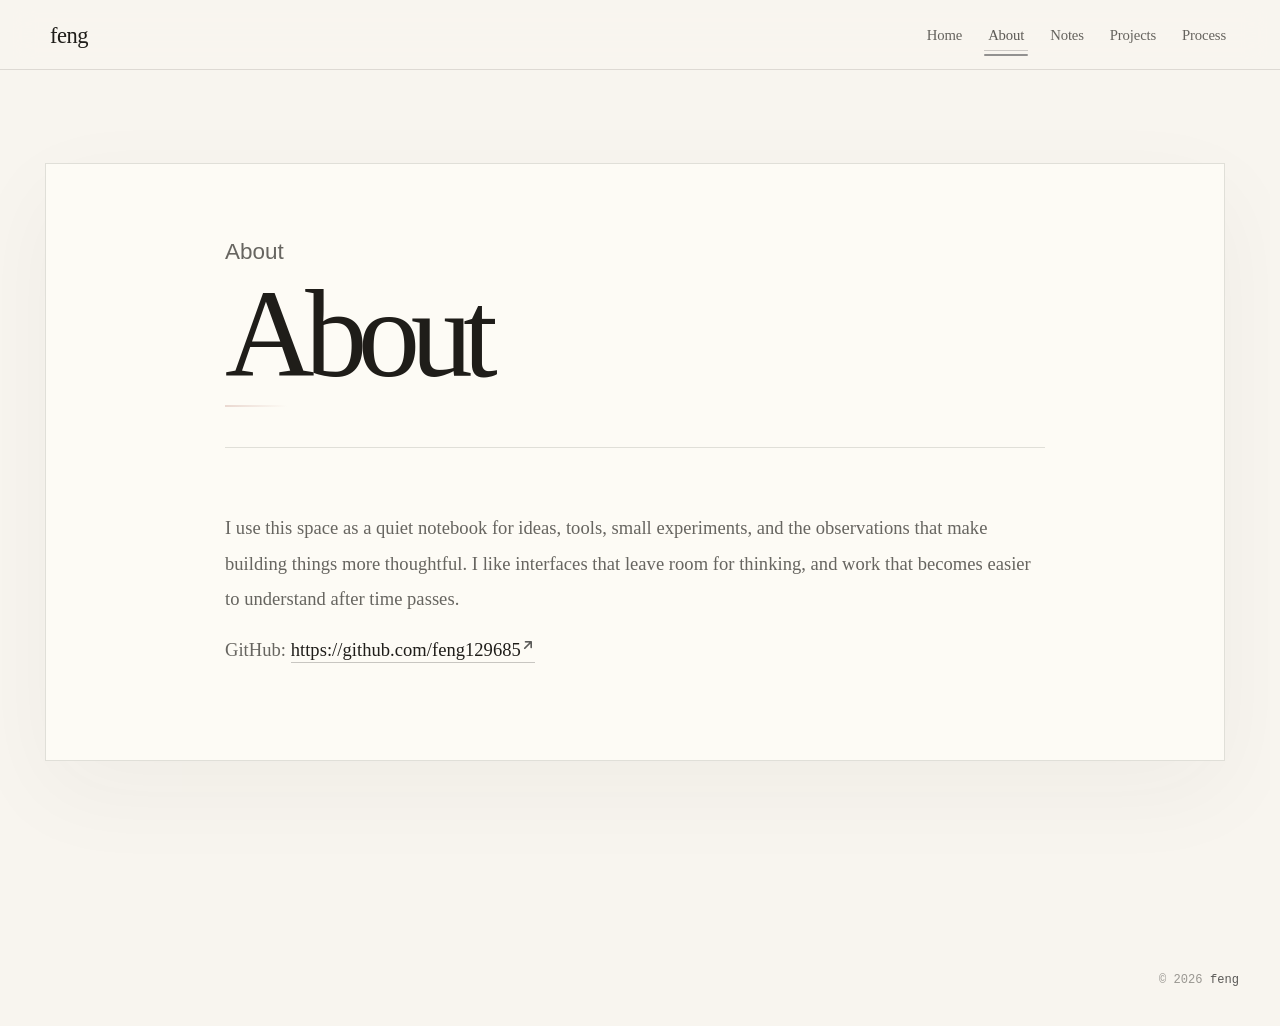
==== about/index.html @ 1701c240 "Site updated: 2026-05-27 11:42:34" ====
<!DOCTYPE html>
<html lang="en">
<head>
    <meta charset="utf-8">
    <meta name="viewport" content="width=device-width, initial-scale=1">
    <meta name="keywords" content="personal website, notes, artifacts, digital garden, portfolio">
    
    
    <meta name="author" content="feng">
    
    <!-- Completely eliminate flash of wrong theme -->
    <script>
        (function() {
            const THEME_KEY = "REDEFINE-THEME-STATUS";
            const DARK = "dark", LIGHT = "light";
            
            // Get preferred theme
            function getTheme() {
                try {
                    const saved = localStorage.getItem(THEME_KEY);
                    if (saved) {
                        const { isDark } = JSON.parse(saved);
                        return isDark ? DARK : LIGHT;
                    }
                } catch (e) {}
                
                return matchMedia("(prefers-color-scheme: dark)").matches ? DARK : LIGHT;
            }
            
            // Apply theme to document
            function applyTheme(theme) {
                const isDark = theme === DARK;
                const root = document.documentElement;
                
                // Set classes for compatibility
                root.classList.add(theme);
                root.classList.remove(isDark ? LIGHT : DARK);
                root.style.colorScheme = theme;
            }
            
            // Initial application
            const theme = getTheme();
            applyTheme(theme);
            
            // Listen for system preference changes
            matchMedia("(prefers-color-scheme: dark)").addEventListener("change", ({ matches }) => {
                // Only update if using system preference (no localStorage entry)
                if (!localStorage.getItem(THEME_KEY)) {
                    applyTheme(matches ? DARK : LIGHT);
                }
            });
            
            // Set body classes ASAP (before DOMContentLoaded)
            (function() {
                const addBodyClass = () => {
                    const b = document.body;
                    if (!b) return false;
                    b.classList.add(theme + "-mode");
                    return true;
                };

                // Try immediately
                if (addBodyClass()) return;

                // Observe until body exists
                const mo = new MutationObserver(() => {
                    if (addBodyClass()) mo.disconnect();
                });
                mo.observe(document.documentElement, { childList: true, subtree: true });
            })();
        })();
    </script>
    
    <!-- preconnect -->
    <link rel="preconnect" href="https://fonts.googleapis.com">
    <link rel="preconnect" href="https://fonts.gstatic.com" crossorigin>

    
    <!--- Seo Part-->
    
    <link rel="canonical" href="https://feng.xx.kg/about/"/>
    <meta name="robots" content="index,follow">
    <meta name="googlebot" content="index,follow">
    <meta name="revisit-after" content="1 days">
    
    
        
        <meta name="description" content="Notes, artifacts, and quiet digital spaces.">
<meta property="og:type" content="website">
<meta property="og:title" content="About">
<meta property="og:url" content="https://feng.xx.kg/about/index.html">
<meta property="og:site_name" content="feng">
<meta property="og:description" content="Notes, artifacts, and quiet digital spaces.">
<meta property="og:locale" content="en_US">
<meta property="og:image" content="https://feng.xx.kg/images/redefine-og.webp">
<meta property="article:published_time" content="2026-04-09T07:01:49.000Z">
<meta property="article:modified_time" content="2026-05-16T09:31:18.477Z">
<meta property="article:author" content="feng">
<meta property="article:tag" content="personal website, notes, artifacts, digital garden, portfolio">
<meta name="twitter:card" content="summary">
<meta name="twitter:image" content="https://feng.xx.kg/images/redefine-og.webp">
    
    
    <!--- Icon Part-->
    <link rel="icon" type="image/png" href="/images/redefine-favicon.svg" sizes="192x192">
    <link rel="apple-touch-icon" sizes="180x180" href="/images/redefine-favicon.svg">
    <meta name="theme-color" content="#6b6b6b">
    <link rel="shortcut icon" href="/images/redefine-favicon.svg">
    <!--- Page Info-->
    
    <title>
        
            About | feng
        
    </title>

    
<link rel="stylesheet" href="/fonts/Chillax/chillax.css">


    <!--- Inject Part-->
    

    
<link rel="stylesheet" href="/css/style.css">


    
        
<link rel="stylesheet" href="/css/build/tailwind.css">

    

    
<link rel="stylesheet" href="/fonts/GeistMono/geist-mono.css">

    
<link rel="stylesheet" href="/fonts/Geist/geist.css">

    <!--- Font Part-->
    
    
    
    
    
    

    <script id="hexo-configurations">
    window.config = {"hostname":"feng.xx.kg","root":"/","language":"en"};
    window.theme = {"articles":{"style":{"font_size":"16px","line_height":1.5,"image_border_radius":"14px","image_alignment":"center","image_caption":false,"link_icon":true,"delete_mask":false,"title_alignment":"left","headings_top_spacing":{"h1":"3.2rem","h2":"2.4rem","h3":"1.9rem","h4":"1.6rem","h5":"1.4rem","h6":"1.3rem"}},"word_count":{"enable":true,"count":true,"min2read":true},"author_label":{"enable":true,"auto":false,"list":[]},"code_block":{"copy":true,"style":"mac","highlight_theme":{"light":"github","dark":"github-dark"},"font":{"enable":false,"family":null,"url":null}},"toc":{"enable":true,"max_depth":3,"number":false,"expand":true,"init_open":true},"copyright":{"enable":false,"default":"cc_by_nc_sa"},"lazyload":true,"pangu_js":false,"recommendation":{"enable":false,"title":"推荐阅读","limit":3,"mobile_limit":2,"placeholder":"/images/wallhaven-wqery6-light.webp","skip_dirs":[]}},"colors":{"primary":"#6b6b6b","secondary":"#a3a3a3","default_mode":"light"},"global":{"fonts":{"chinese":{"enable":false,"family":null,"url":null},"english":{"enable":false,"family":null,"url":null},"title":{"enable":false,"family":null,"url":null}},"content_max_width":"1180px","sidebar_width":"300px","hover":{"shadow":false,"scale":false},"scroll_progress":{"bar":true,"percentage":false},"website_counter":{"url":"https://cn.vercount.one/js","enable":false,"site_pv":true,"site_uv":true,"post_pv":true},"single_page":true,"preloader":{"enable":false,"custom_message":null},"side_tools":{"gear_rotation":false,"auto_expand":false},"open_graph":{"enable":true,"image":"/images/redefine-og.webp","description":"Notes, artifacts, and quiet digital spaces."},"google_analytics":{"enable":false,"id":null}},"home_banner":{"enable":false,"style":"fixed","image":{"light":"/images/wallhaven-wqery6-light.webp","dark":"/images/wallhaven-wqery6-dark.webp"},"title":"feng","subtitle":{"text":[],"hitokoto":{"enable":false,"show_author":false,"api":"https://v1.hitokoto.cn"},"typing_speed":100,"backing_speed":80,"starting_delay":500,"backing_delay":1500,"loop":true,"smart_backspace":true},"text_color":{"light":"#f5f5f5","dark":"#d9d9d9"},"text_style":{"title_size":"2.8rem","subtitle_size":"1.5rem","line_height":1.2},"custom_font":{"enable":false,"family":null,"url":null},"social_links":{"enable":false,"style":"default","links":[{"icon":"fa-brands fa-github","url":null},{"icon":"fa-brands fa-twitter","url":null},{"icon":"fa-solid fa-at","url":"you@example.com"},{"icon":"fa-brands fa-telegram","url":null},{"icon":"/images/custom-icon.svg","url":null}],"qrs":[{"icon":"fa-brands fa-weixin","qr":null},{"icon":"/images/custom-icon.svg","qr":null}]}},"plugins":{"feed":{"enable":false},"aplayer":{"enable":false,"type":"fixed","audios":[{"name":null,"artist":null,"url":null,"cover":null,"lrc":null}]},"mermaid":{"enable":false,"version":"11.4.1","theme":{"light":"default","dark":"dark"}}},"version":"2.9.0","navbar":{"auto_hide":false,"color":{"left":"#f0f0f0","right":"#d8d8d8","transparency":82},"width":{"home":"1200px","pages":"1000px"},"links":{"Home":{"path":"/","icon":"fa-regular fa-house"},"About":{"path":"/about","icon":"fa-regular fa-user"},"Notes":{"path":"/archives","icon":"fa-regular fa-pen-to-square"},"Projects":{"path":"/#projects","icon":"fa-regular fa-folder-open"},"Process":{"path":"/#process","icon":"fa-regular fa-compass"}},"search":{"enable":false,"preload":true}},"page_templates":{"friends_column":2,"tags_style":"blur","masonry":{"batch_size":12,"initial_batch_size":24}},"home":{"sidebar":{"enable":true,"position":"left","first_item":"menu","announcement":"Notes, artifacts, and quiet digital spaces.","show_on_mobile":true,"links":{"About":{"path":"/about","icon":"fa-regular fa-user"},"Notes":{"path":"/archives","icon":"fa-regular fa-pen-to-square"},"Projects":{"path":"/#projects","icon":"fa-regular fa-folder-open"},"Process":{"path":"/#process","icon":"fa-regular fa-compass"}}},"article_date_format":"auto","excerpt_length":200,"categories":{"enable":true,"limit":3},"tags":{"enable":true,"limit":3}},"footer":{"runtime":false,"icon":"<i class=\"fa-solid fa-circle\" style=\"font-size: 0.45rem; color: #9a9a9a\"></i>","start":"2026/4/9 16:35:37","statistics":false,"customize":null,"icp":{"enable":false,"number":null,"url":null}},"footerStart":"2026/4/9 16:35:37","mermaid":{"style":{"light":"default","dark":"dark"}}};
    window.lang_ago = {"second":"%s seconds ago","minute":"%s minutes ago","hour":"%s hours ago","day":"%s days ago","week":"%s weeks ago","month":"%s months ago","year":"%s years ago"};
    window.i18n = {"search":"Search...","toc":"On this page","prev":"Prev","next":"Next","prev_posts":"Prev posts","next_posts":"Next posts","page":"Page %d","recent_posts":"Recent Posts","share":"Share","powered_by":"POWERED BY %s","theme":"THEME","rss_feed":"RSS Feed","category":"Category","categories":"Categories","tag":"Tag","tags":"Tags","post":"Post","posts":"Posts","tagcloud":"Tag Cloud","comment":"Comment","comments":"Comments","home":"Home","archive":"Archive","archives":"Archives","top":"TOP","sticky":"Sticky","go-back-home":"Go Back Home","masonry_loading":"Loading photos...","image_viewer":"Image viewer","close":"Close","exif":{"title":"EXIF","cards":{"camera":"Camera","lens":"Lens","exposure":"Exposure","other":"Other"},"fields":{"make":"Brand","model":"Model","date_taken":"Date taken","lens_model":"Lens","focal_length":"Focal length","focus_mode":"Focus mode","shutter":"Shutter","aperture":"Aperture","iso":"ISO","exposure_program":"Exposure program","exposure_compensation":"Exposure compensation","metering_mode":"Metering mode","flash":"Flash","white_balance":"White balance","latitude":"Latitude","longitude":"Longitude","altitude":"Altitude"},"status":{"loading":"Loading...","no_exif":"No EXIF available","library_missing":"EXIF library not loaded","image_source_missing":"Image source unavailable","unavailable":"EXIF unavailable (blocked by CORS or missing metadata)","flag_unavailable":"EXIF unavailable"}},"about":"About","changelog":"Changelog","links":"Links","link":"Link","friends":"Friends","friend":"Friend","timeline":"Timeline","shuoshuo":"Shuoshuo","bookmarks":"Bookmarks","site_uv":"VISITOR COUNT","site_pv":"TOTAL PAGE VIEWS","read_more":"Read more","wordcount":"Words","min2read":"Mins","status":"Status","runtime":"Blog up for","days":"days","hours":"hrs","minutes":"Min","seconds":"Sec","optimized_by":"and Optimized by Evan","rights":"All Rights Reserved","site_posts":"%s posts in total","site_wordcount":"%s words in total","copyright":{"author":"Author","title":"Title","link":"Link","create_time":"Created at","update_time":"Updated at","license_title":"License","license_content":"This work is licensed under %s.","all_rights_reserved":"All Rights Reserved &#169; %s","public_domain":"This work is in the public domain."},"ago":{"second":"%s seconds ago","minute":"%s minutes ago","hour":"%s hours ago","day":"%s days ago","week":"%s weeks ago","month":"%s months ago","year":"%s years ago"},"create_time":"Created","update_time":"Updated","expired":"This post is written %s days ago, and the content may not be up to date."};
    window.data = {"masonry":false};
  </script>
    
    <!--- Fontawesome Part-->
    
<link rel="stylesheet" href="/fontawesome/fontawesome.min.css">

    
<link rel="stylesheet" href="/fontawesome/brands.min.css">

    
<link rel="stylesheet" href="/fontawesome/solid.min.css">

    
<link rel="stylesheet" href="/fontawesome/regular.min.css">

    
    
    
    
<meta name="generator" content="Hexo 7.3.0"></head>


<body>
	<div class="progress-bar-container">
	
	<span class="scroll-progress-bar"></span>
	

	
	<span class="pjax-progress-bar"></span>
	<!--        <span class="swup-progress-icon">-->
	<!--            <i class="fa-solid fa-circle-notch fa-spin"></i>-->
	<!--        </span>-->
	
</div>

<main class="page-container portfolio-secondary-page" id="swup">

	

	<div class="main-content-container flex flex-col justify-between min-h-dvh">
		<div class="main-content-header">
			<header class="navbar-container px-6 md:px-12">
    <div class="navbar-content transition-navbar ">
        <div class="left">
            
                <a class="logo-image h-8 w-8 sm:w-10 sm:h-10 mr-3" href="/">
                    <img src="/images/f-logo.svg" class="w-full h-full rounded-xs">
                </a>
            
            <a class="logo-title" href="/">
                
                feng
                
            </a>
        </div>

        <div class="right">
            <!-- PC -->
            <div class="desktop">
                <ul class="navbar-list">
                    
                        
                            

                            <li class="navbar-item">
                                <!-- Menu -->
                                <a class=""
                                   href="/"
                                        >
                                    <i class="fa-regular fa-house fa-fw"></i>
                                    Home
                                    
                                </a>

                                <!-- Submenu -->
                                
                            </li>
                    
                        
                            

                            <li class="navbar-item">
                                <!-- Menu -->
                                <a class="active"
                                   href="/about"
                                        >
                                    <i class="fa-regular fa-user fa-fw"></i>
                                    About
                                    
                                </a>

                                <!-- Submenu -->
                                
                            </li>
                    
                        
                            

                            <li class="navbar-item">
                                <!-- Menu -->
                                <a class=""
                                   href="/archives"
                                        >
                                    <i class="fa-regular fa-pen-to-square fa-fw"></i>
                                    Notes
                                    
                                </a>

                                <!-- Submenu -->
                                
                            </li>
                    
                        
                            

                            <li class="navbar-item">
                                <!-- Menu -->
                                <a class=""
                                   href="/#projects"
                                        >
                                    <i class="fa-regular fa-folder-open fa-fw"></i>
                                    Projects
                                    
                                </a>

                                <!-- Submenu -->
                                
                            </li>
                    
                        
                            

                            <li class="navbar-item">
                                <!-- Menu -->
                                <a class=""
                                   href="/#process"
                                        >
                                    <i class="fa-regular fa-compass fa-fw"></i>
                                    Process
                                    
                                </a>

                                <!-- Submenu -->
                                
                            </li>
                    
                    
                </ul>
            </div>
            <!-- Mobile -->
            <div class="mobile">
                
                <div class="icon-item navbar-bar">
                    <div class="navbar-bar-middle"></div>
                </div>
            </div>
        </div>
    </div>

    <!-- Mobile sheet -->
    <div class="navbar-drawer h-dvh w-full absolute top-0 left-0 bg-background-color flex flex-col justify-between">
        <ul class="drawer-navbar-list flex flex-col px-4 justify-center items-start">
            
                
                    

                    <li class="drawer-navbar-item text-base my-1.5 flex flex-col w-full">
                        
                        <a class="py-1.5 px-2 flex flex-row items-center justify-between gap-1 hover:!text-primary active:!text-primary text-2xl font-semibold group border-b border-border-color hover:border-primary w-full "
                           href="/"
                        >
                            <span>
                                Home
                            </span>
                            
                                <i class="fa-regular fa-house fa-sm fa-fw"></i>
                            
                        </a>
                        

                        
                    </li>
            
                
                    

                    <li class="drawer-navbar-item text-base my-1.5 flex flex-col w-full">
                        
                        <a class="py-1.5 px-2 flex flex-row items-center justify-between gap-1 hover:!text-primary active:!text-primary text-2xl font-semibold group border-b border-border-color hover:border-primary w-full active"
                           href="/about"
                        >
                            <span>
                                About
                            </span>
                            
                                <i class="fa-regular fa-user fa-sm fa-fw"></i>
                            
                        </a>
                        

                        
                    </li>
            
                
                    

                    <li class="drawer-navbar-item text-base my-1.5 flex flex-col w-full">
                        
                        <a class="py-1.5 px-2 flex flex-row items-center justify-between gap-1 hover:!text-primary active:!text-primary text-2xl font-semibold group border-b border-border-color hover:border-primary w-full "
                           href="/archives"
                        >
                            <span>
                                Notes
                            </span>
                            
                                <i class="fa-regular fa-pen-to-square fa-sm fa-fw"></i>
                            
                        </a>
                        

                        
                    </li>
            
                
                    

                    <li class="drawer-navbar-item text-base my-1.5 flex flex-col w-full">
                        
                        <a class="py-1.5 px-2 flex flex-row items-center justify-between gap-1 hover:!text-primary active:!text-primary text-2xl font-semibold group border-b border-border-color hover:border-primary w-full "
                           href="/#projects"
                        >
                            <span>
                                Projects
                            </span>
                            
                                <i class="fa-regular fa-folder-open fa-sm fa-fw"></i>
                            
                        </a>
                        

                        
                    </li>
            
                
                    

                    <li class="drawer-navbar-item text-base my-1.5 flex flex-col w-full">
                        
                        <a class="py-1.5 px-2 flex flex-row items-center justify-between gap-1 hover:!text-primary active:!text-primary text-2xl font-semibold group border-b border-border-color hover:border-primary w-full "
                           href="/#process"
                        >
                            <span>
                                Process
                            </span>
                            
                                <i class="fa-regular fa-compass fa-sm fa-fw"></i>
                            
                        </a>
                        

                        
                    </li>
            

            
            
                
                    
                    
                    
                    
            
        </ul>

        <div class="portfolio-drawer-note">
            <span>f.</span>
            <p>Quiet notes, small artifacts, and digital spaces.</p>
        </div>
    </div>

    <div class="window-mask"></div>

</header>

		</div>

		<div class="main-content-body transition-fade-up">
			

			<div class="main-content">
				<div class="page-template-container">
	

	

	<div class="page-template-content markdown-body">
		
		<h1>About</h1>
		

		<p>I use this space as a quiet notebook for ideas, tools, small experiments, and the observations that make building things more thoughtful. I like interfaces that leave room for thinking, and work that becomes easier to understand after time passes.</p>
<p>GitHub: <a class="link"   target="_blank" rel="noopener" href="https://github.com/feng129685" >https://github.com/feng129685<i class="fa-solid fa-arrow-up-right ml-[0.2em] font-light align-text-top text-[0.7em] link-icon"></i></a></p>

	</div>

	<div class="page-template-comments">
		
	</div>
</div>

<div class="paginator">
	
</div>
  
			</div>

			
		</div>

		<div class="main-content-footer">
			<footer class="footer site-footer-minimal mt-5 h-auto text-base relative">
    <div class="info-container py-3">
        <div class="site-copyright">
            &copy; 2026 <a href="/">feng</a>
        </div>
        
    </div>
</footer>

		</div>
	</div>

	

	<div class="right-side-tools-container">
		<div class="side-tools-container">
	<ul class="hidden-tools-list">
		<li class="right-bottom-tools tool-font-adjust-plus flex justify-center items-center">
			<i class="fa-regular fa-magnifying-glass-plus"></i>
		</li>

		<li class="right-bottom-tools tool-font-adjust-minus flex justify-center items-center">
			<i class="fa-regular fa-magnifying-glass-minus"></i>
		</li>

		<li class="right-bottom-tools tool-dark-light-toggle flex justify-center items-center">
			<i class="fa-regular fa-moon"></i>
		</li>

		<!-- rss -->
		

		
		<li class="right-bottom-tools tool-scroll-to-top flex justify-center items-center">
			<i class="fa-regular fa-arrow-up"></i>
		</li>
		

		<li class="right-bottom-tools tool-scroll-to-bottom flex justify-center items-center">
			<i class="fa-regular fa-arrow-down"></i>
		</li>
	</ul>

	<ul class="visible-tools-list">
		<li class="right-bottom-tools toggle-tools-list flex justify-center items-center">
			<i class="fa-regular fa-cog "></i>
		</li>
		
		
	</ul>
</div>
	</div>

	<div class="image-viewer-container" role="dialog" aria-modal="true" aria-label="Image viewer">
	<button class="image-viewer-close" type="button" aria-label="Close image viewer">
		<i class="fa-solid fa-xmark"></i>
	</button>
	<button class="image-viewer-prev" type="button" aria-label="Previous image">
		<i class="fa-solid fa-chevron-left"></i>
	</button>
	<div class="image-viewer-frame">
		<img src="" alt="">
	</div>
	<div class="image-viewer-exif-panel hidden absolute left-1/2 bottom-20 -translate-x-1/2 w-[min(92vw,420px)] max-h-[60vh] overflow-hidden rounded-2xl bg-background-color-transparent-80 p-4 text-left shadow-redefine-flat backdrop-blur-md" role="dialog" aria-label="Image metadata" aria-hidden="true">
		<div class="flex items-center justify-between mb-3">
			<span class="text-sm font-semibold text-first-text-color">EXIF</span>
			<button class="image-viewer-exif-close flex h-8 w-8 items-center justify-center rounded-full bg-background-color-transparent-80 text-first-text-color transition hover:bg-background-color-transparent-40" type="button" aria-label="Close metadata">
				<i class="fa-solid fa-xmark text-[0.65rem]"></i>
			</button>
		</div>
		<div class="image-viewer-exif-cards grid grid-cols-1 sm:grid-cols-2 gap-3 max-h-[50vh] overflow-y-auto pr-1 scrollbar-hide"></div>
		<template class="image-viewer-exif-card-template">
			<div class="rounded-lg bg-background-color-transparent-40 px-3 py-2">
				<div class="image-viewer-exif-card-header flex items-center gap-2 mb-1">
					<i class="image-viewer-exif-card-icon fa-solid fa-circle-info text-xs text-third-text-color"></i>
					<div class="image-viewer-exif-card-title text-xs font-semibold text-first-text-color"></div>
				</div>
				<div class="image-viewer-exif-card-items flex flex-col gap-1"></div>
			</div>
		</template>
	</div>
	<button class="image-viewer-exif-toggle flex items-center gap-2 hidden absolute left-1/2 bottom-6 -translate-x-1/2 rounded-full border border-border-color bg-background-color-transparent-80 px-4 py-2 text-first-text-color backdrop-blur-md transition hover:bg-background-color-transparent-40" type="button" aria-label="Image metadata" aria-expanded="false">
		<i class="fa-solid fa-circle-info text-xs"></i>
		<span class="text-xs font-semibold uppercase tracking-wider">EXIF</span>
	</button>
	<button class="image-viewer-next" type="button" aria-label="Next image">
		<i class="fa-solid fa-chevron-right"></i>
	</button>
</div>


	

</main>



<script src="/js/build/libs/Swup.min.js"></script>

<script src="/js/build/libs/SwupSlideTheme.min.js"></script>

<script src="/js/build/libs/SwupScriptsPlugin.min.js"></script>

<script src="/js/build/libs/SwupProgressPlugin.min.js"></script>

<script src="/js/build/libs/SwupScrollPlugin.min.js"></script>

<script src="/js/build/libs/SwupPreloadPlugin.min.js"></script>

<script>
    window.swup = new Swup({
        plugins: [
            new SwupScriptsPlugin({
                optin: true,
            }),
            new SwupProgressPlugin(),
            new SwupScrollPlugin({
                offset: 80,
            }),
            new SwupSlideTheme({
                mainElement: ".main-content-body",
            }),
            new SwupPreloadPlugin(),
        ],
        containers: ["#swup"],
    });

    window.dispatchEvent(
        new CustomEvent("redefine:swup:ready", {
            detail: {
                swup: window.swup,
            },
        }),
    );
</script>




	
<script src="/js/build/main.js" type="module"></script>
















<script src="/js/build/libs/moment-with-locales.min.js" data-swup-reload-script=""></script>



	
</body>

</html>
---- fonts/Chillax/chillax.css ----
/**
 * @license
 *
 * Font Family: Chillax
 * Designed by: Manushi Parikh
 * URL: https://www.fontshare.com/fonts/chillax
 * © 2023 Indian Type Foundry
 *
 * Font Style:
 * Chillax Variable(Variable font)
 *
*/


/**
* This is a variable font
* You can controll variable axes as shown below:
* font-variation-settings: 'wght' 700.0;
*
* available axes:

* 'wght' (range from 200.0 to 700.0)

*/

@font-face {
    font-family: 'Chillax-Variable';
    src:local('Chillax-Variable'),
        local('ChillaxVariable'),
        local('Chillax Variable'),
        local('Chillax'),
        url('Chillax-Variable.woff2') format('woff2'),
        url('Chillax-Variable.woff') format('woff'),
        url('Chillax-Variable.ttf') format('truetype');
    font-weight: 200 700;
    font-display: swap;
    font-style: normal;
}
---- css/style.css ----
.title-hover-animation {
  display: inline-block;
  position: relative;
  border-bottom: none;
  line-height: 1.3;
  vertical-align: top;
  color: var(--second-text-color);
}
.title-hover-animation::before {
  content: '';
  position: absolute;
  width: 100%;
  height: 2px;
  bottom: -4px;
  left: 0;
  background-color: var(--second-text-color);
  visibility: hidden;
  transform: scaleX(0);
  transition-property: color, background, box-shadow, border-color, visibility, transform;
  transition-delay: 0s, 0s, 0s, 0s, 0s, 0s;
  transition-duration: 0.2s, 0.2s, 0.2s, 0.2s, 0.2s, 0.2s;
  transition-timing-function: ease, ease, ease, ease, ease-in-out, ease-in-out;
}
@-moz-keyframes fade-in-down {
  0% {
    opacity: 0;
    transform: translateY(-50px);
  }
  100% {
    opacity: 1;
    transform: translateY(0);
  }
}
@-webkit-keyframes fade-in-down {
  0% {
    opacity: 0;
    transform: translateY(-50px);
  }
  100% {
    opacity: 1;
    transform: translateY(0);
  }
}
@-o-keyframes fade-in-down {
  0% {
    opacity: 0;
    transform: translateY(-50px);
  }
  100% {
    opacity: 1;
    transform: translateY(0);
  }
}
@keyframes fade-in-down {
  0% {
    opacity: 0;
    transform: translateY(-50px);
  }
  100% {
    opacity: 1;
    transform: translateY(0);
  }
}
@-moz-keyframes icon-animate {
  0%, 100% {
    transform: scale(1);
  }
  10%, 30% {
    transform: scale(0.88);
  }
  20%, 40%, 60%, 80% {
    transform: scale(1.08);
  }
  50%, 70% {
    transform: scale(1.08);
  }
}
@-webkit-keyframes icon-animate {
  0%, 100% {
    transform: scale(1);
  }
  10%, 30% {
    transform: scale(0.88);
  }
  20%, 40%, 60%, 80% {
    transform: scale(1.08);
  }
  50%, 70% {
    transform: scale(1.08);
  }
}
@-o-keyframes icon-animate {
  0%, 100% {
    transform: scale(1);
  }
  10%, 30% {
    transform: scale(0.88);
  }
  20%, 40%, 60%, 80% {
    transform: scale(1.08);
  }
  50%, 70% {
    transform: scale(1.08);
  }
}
@keyframes icon-animate {
  0%, 100% {
    transform: scale(1);
  }
  10%, 30% {
    transform: scale(0.88);
  }
  20%, 40%, 60%, 80% {
    transform: scale(1.08);
  }
  50%, 70% {
    transform: scale(1.08);
  }
}
:root {
  --background-color: #fcfcfc;
  --background-color-transparent: rgba(252,252,252,0.72);
  --background-color-transparent-15: rgba(252,252,252,0.18);
  --background-color-transparent-40: rgba(252,252,252,0.48);
  --background-color-transparent-80: rgba(252,252,252,0.84);
  --second-background-color: #f7f7f7;
  --third-background-color: #f4f4f4;
  --third-background-color-transparent: rgba(241,241,241,0.72);
  --primary-color: #6b6b6b;
  --first-text-color: rgba(0,0,0,0.82);
  --second-text-color: rgba(0,0,0,0.74);
  --third-text-color: rgba(0,0,0,0.46);
  --fourth-text-color: rgba(0,0,0,0.12);
  --default-text-color: rgba(0,0,0,0.64);
  --invert-text-color: #bebec6;
  --border-color: rgba(0,0,0,0.05);
  --selection-color: #7a7a7a;
  --shadow-color-1: rgba(0,0,0,0.035);
  --shadow-color-2: rgba(0,0,0,0.028);
  --shadow-hover-color: rgba(0,0,0,0.12);
  --scrollbar-color: #c1c1c1;
  --scrollbar-color-hover: #a1a1a1;
  --scroll-bar-bg-color: #f3f3f3;
  --link-color: rgba(0,0,0,0.7);
  --copyright-info-color: #c03;
  --avatar-background-color: #06c;
  --pjax-progress-bar-color: linear-gradient(45deg, #f10006, #ef5b00, #e59c01, #19ca05, #00cab5, #0264c8, #c303c3);
  --archive-timeline-last-child-color: linear-gradient(to bottom, #e8e8e8 60%, rgba(0,0,0,0) 100%) 1 100%;
  --note-blue-title-bg: #d6f7fb;
  --note-red-title-bg: #fde9e9;
  --note-cyan-title-bg: #e9fdf9;
  --note-green-title-bg: #e9fde9;
  --note-yellow-title-bg: #fdf9e9;
  --note-gray-title-bg: #f9f9f9;
  --note-type-title-bg: #fdf3e9;
  --note-black-title-bg: #e9e9e9;
  --note-purple-title-bg: #f9e9fd;
  --home-banner-text-color: #f5f5f5;
  --home-banner-icons-container-border-color: rgba(255,255,255,0.35);
  --home-banner-icons-container-background-color: rgba(255,255,255,0.3);
  --redefine-box-shadow: var(--shadow-color-2) 0px 6px 24px 0px, var(--shadow-color-1) 0px 0px 0px 1px;
  --redefine-box-shadow-hover: var(--shadow-color-2) 0px 6px 24px 0px, var(--shadow-color-1) 0px 0px 0px 1px, var(--shadow-color-1) 0px 0px 0px 1px inset;
  --redefine-box-shadow-flat: var(--shadow-color-2) 0px 1px 4px 0px, var(--shadow-color-1) 0px 0px 0px 1px;
  --redefine-box-shadow-flat-hover: var(--shadow-color-2) 0px 1px 4px 0px, var(--shadow-color-1) 0px 0px 0px 1px, var(--shadow-color-1) 0px 0px 0px 1px inset;
  --mermaid-theme: $mermaid-theme;
}
.light {
  --background-color: #fcfcfc;
  --background-color-transparent: rgba(252,252,252,0.72);
  --background-color-transparent-15: rgba(252,252,252,0.18);
  --background-color-transparent-40: rgba(252,252,252,0.48);
  --background-color-transparent-80: rgba(252,252,252,0.84);
  --second-background-color: #f7f7f7;
  --third-background-color: #f4f4f4;
  --third-background-color-transparent: rgba(241,241,241,0.72);
  --primary-color: #6b6b6b;
  --first-text-color: rgba(0,0,0,0.82);
  --second-text-color: rgba(0,0,0,0.74);
  --third-text-color: rgba(0,0,0,0.46);
  --fourth-text-color: rgba(0,0,0,0.12);
  --default-text-color: rgba(0,0,0,0.64);
  --invert-text-color: #bebec6;
  --border-color: rgba(0,0,0,0.05);
  --selection-color: #7a7a7a;
  --shadow-color-1: rgba(0,0,0,0.035);
  --shadow-color-2: rgba(0,0,0,0.028);
  --shadow-hover-color: rgba(0,0,0,0.12);
  --scrollbar-color: #c1c1c1;
  --scrollbar-color-hover: #a1a1a1;
  --scroll-bar-bg-color: #f3f3f3;
  --link-color: rgba(0,0,0,0.7);
  --copyright-info-color: #c03;
  --avatar-background-color: #06c;
  --pjax-progress-bar-color: linear-gradient(45deg, #f10006, #ef5b00, #e59c01, #19ca05, #00cab5, #0264c8, #c303c3);
  --archive-timeline-last-child-color: linear-gradient(to bottom, #e8e8e8 60%, rgba(0,0,0,0) 100%) 1 100%;
  --note-blue-title-bg: #d6f7fb;
  --note-red-title-bg: #fde9e9;
  --note-cyan-title-bg: #e9fdf9;
  --note-green-title-bg: #e9fde9;
  --note-yellow-title-bg: #fdf9e9;
  --note-gray-title-bg: #f9f9f9;
  --note-type-title-bg: #fdf3e9;
  --note-black-title-bg: #e9e9e9;
  --note-purple-title-bg: #f9e9fd;
  --home-banner-text-color: #f5f5f5;
  --home-banner-icons-container-border-color: rgba(255,255,255,0.35);
  --home-banner-icons-container-background-color: rgba(255,255,255,0.3);
  --redefine-box-shadow: var(--shadow-color-2) 0px 6px 24px 0px, var(--shadow-color-1) 0px 0px 0px 1px;
  --redefine-box-shadow-hover: var(--shadow-color-2) 0px 6px 24px 0px, var(--shadow-color-1) 0px 0px 0px 1px, var(--shadow-color-1) 0px 0px 0px 1px inset;
  --redefine-box-shadow-flat: var(--shadow-color-2) 0px 1px 4px 0px, var(--shadow-color-1) 0px 0px 0px 1px;
  --redefine-box-shadow-flat-hover: var(--shadow-color-2) 0px 1px 4px 0px, var(--shadow-color-1) 0px 0px 0px 1px, var(--shadow-color-1) 0px 0px 0px 1px inset;
  --mermaid-theme: $mermaid-theme;
}
.dark {
  --background-color: #202124;
  --background-color-transparent: rgba(32,33,36,0.4);
  --background-color-transparent-15: rgba(32,33,36,0.15);
  --background-color-transparent-40: rgba(32,33,36,0.4);
  --background-color-transparent-80: rgba(32,33,36,0.8);
  --second-background-color: #242529;
  --third-background-color: #292b2f;
  --third-background-color-transparent: rgba(32,33,36,0.6);
  --primary-color: #6b6b6b;
  --first-text-color: rgba(255,255,255,0.9);
  --second-text-color: rgba(255,255,255,0.82);
  --third-text-color: rgba(255,255,255,0.5);
  --fourth-text-color: rgba(255,255,255,0.14);
  --default-text-color: rgba(255,255,255,0.72);
  --invert-text-color: #373d3f;
  --border-color: rgba(255,255,255,0.08);
  --selection-color: #7a7a7a;
  --shadow-color-1: rgba(255,255,255,0.05);
  --shadow-color-2: rgba(255,255,255,0.03);
  --shadow-hover-color: rgba(255,255,255,0.12);
  --scrollbar-color: #898989;
  --scrollbar-color-hover: #a1a1a1;
  --scroll-bar-bg-color: #2a2c30;
  --link-color: rgba(255,255,255,0.72);
  --copyright-info-color: #a30029;
  --avatar-background-color: #005cb8;
  --pjax-progress-bar-color: linear-gradient(45deg, #ea404a, #ea722f, #e9a71f, #67e559, #18ecec, #1b85f1, #ee1dee);
  --archive-timeline-last-child-color: linear-gradient(to bottom, #323232 60%, rgba(255,255,255,0) 100%) 1 100%;
  --note-blue-title-bg: #1e3e46;
  --note-red-title-bg: #4e1e1e;
  --note-cyan-title-bg: #1e4e4e;
  --note-green-title-bg: #1e4e1e;
  --note-yellow-title-bg: #4e4e1e;
  --note-gray-title-bg: #4e4e4e;
  --note-type-title-bg: #4e3a1e;
  --note-black-title-bg: #1e1e1e;
  --note-purple-title-bg: #4e1e4e;
  --home-banner-text-color: #d9d9d9;
  --home-banner-icons-container-border-color: rgba(197,197,197,0.35);
  --home-banner-icons-container-background-color: rgba(197,197,197,0.3);
  --redefine-box-shadow: var(--shadow-color-2) 0px 6px 24px 0px, var(--shadow-color-1) 0px 0px 0px 1px;
  --redefine-box-shadow-hover: var(--shadow-color-2) 0px 6px 24px 0px, var(--shadow-color-1) 0px 0px 0px 1px, var(--shadow-color-1) 0px 0px 0px 1px inset;
  --redefine-box-shadow-flat: var(--shadow-color-2) 0px 1px 4px 0px, var(--shadow-color-1) 0px 0px 0px 1px;
  --redefine-box-shadow-flat-hover: var(--shadow-color-2) 0px 1px 4px 0px, var(--shadow-color-1) 0px 0px 0px 1px, var(--shadow-color-1) 0px 0px 0px 1px inset;
  --mermaid-theme: $dark-mermaid-theme;
}
.redefine-box-shadow {
  box-shadow: var(--redefine-box-shadow);
}
.redefine-box-shadow-flat {
  box-shadow: var(--redefine-box-shadow-flat);
}
@media (min-width: 640px) {
  .redefine-box-shadow:hover {
    box-shadow: var(--redefine-box-shadow-hover);
  }
  .redefine-box-shadow-flat:hover {
    box-shadow: var(--redefine-box-shadow);
  }
}
.ellipsis {
  overflow: hidden;
  text-overflow: ellipsis;
  white-space: nowrap;
  width: 100%;
}
* {
  transition-property: color, background, box-shadow, border-color;
  transition-delay: 0s, 0s, 0s, 0s;
  transition-duration: 0.2s, 0.2s, 0.2s, 0.2s;
  transition-timing-function: ease, ease, ease, ease;
}
html,
body {
  position: relative;
  width: 100%;
  height: 100%;
  margin: 0;
  padding: 0;
  color: var(--default-text-color);
  background: var(--background-color);
  font-family: Geist Variable, Noto Sans SC, -apple-system, system-ui, Segoe UI, Roboto, Ubuntu, Cantarell, Noto Sans, sans-serif, BlinkMacSystemFont, Helvetica Neue, PingFang SC, Hiragino Sans GB, Microsoft YaHei, Arial;
  font-weight: 400;
  font-size: 15.5px;
  line-height: 1.5;
  scrollbar-gutter: stable;
  --navbar-height: 70px;
}
html::-webkit-scrollbar,
body::-webkit-scrollbar {
  width: 14px;
  height: 8px;
  transition: all 0.2s ease;
  display: block;
}
html::-webkit-scrollbar-thumb,
body::-webkit-scrollbar-thumb {
  background: var(--scrollbar-color);
  border-radius: 18px;
  background-clip: content-box;
  border: 3px solid transparent;
}
html::-webkit-scrollbar-track,
body::-webkit-scrollbar-track {
  background-color: var(--scroll-bar-bg-color);
  border: 1px solid var(--shadow-color-1);
}
html::-webkit-scrollbar-thumb:hover,
body::-webkit-scrollbar-thumb:hover {
  background: var(--scrollbar-color-hover);
  border-radius: 18px;
  background-clip: content-box;
  border: 3px solid transparent;
}
@media (max-width: 768px) {
  html,
  body {
    font-size: 14.879999999999999px;
    line-height: 1.44;
  }
}
@media (max-width: 640px) {
  html,
  body {
    font-size: 13.950000000000001px;
    line-height: 1.35;
  }
}
html .navbar-shrink,
body .navbar-shrink {
  --navbar-height: 50.4px;
}
::selection {
  background: var(--selection-color);
  color: #fff;
}
img[lazyload] {
  padding: 10px;
  margin: 20px auto !important;
  cursor: not-allowed;
  pointer-events: none;
}
.btn {
  display: inline-block;
  position: relative;
  text-align: center;
  cursor: pointer;
  white-space: nowrap;
  padding: 8px 16px;
  background-color: var(--second-background-color) !important;
  border-radius: 14px !important;
  padding: 12px 16px !important;
  text-decoration: none !important;
  padding: 0;
  border-radius: 18px;
  box-sizing: border-box;
  background: var(--background-color);
  margin-bottom: 1rem;
  box-shadow: var(--redefine-box-shadow);
  box-shadow: var(--redefine-box-shadow-flat) !important;
  user-select: none;
  -moz-user-select: none;
  -webkit-user-select: none;
  -ms-user-select: none;
  box-shadow: var(--redefine-box-shadow);
  transition-property: color, background, box-shadow, border-color, transform;
  transition-delay: 0s, 0s, 0s, 0s, 0s;
  transition-duration: 0.2s, 0.2s, 0.2s, 0.2s, 0.2s;
  transition-timing-function: ease, ease, ease, ease, linear;
}
@media (max-width: 768px) {
  .btn {
    margin-bottom: 0.8rem;
  }
}
@media (max-width: 640px) {
  .btn {
    margin-bottom: 0.6rem;
  }
}
@media (max-width: 768px) {
  .btn {
    padding: -4;
    border-radius: 18px;
  }
}
@media (max-width: 640px) {
  .btn {
    padding: -8;
    border-radius: 18px;
  }
}
.btn:hover,
.btn:focus {
  color: var(--primary-color);
  background-color: var(--background-color) !important;
  box-shadow: var(--redefine-box-shadow) !important;
}
.btn:active {
  box-shadow: var(--redefine-box-shadow-flat) !important;
  transform: scale(0.95);
  transition: transform 0.1s ease;
  background-color: var(--third-background-color) !important;
}
.clear {
  clear: both;
}
.markdown-body {
  font-family: 'Geist Variable', -apple-system, BlinkMacSystemFont, 'PingFang SC', 'Microsoft YaHei', 'Heiti SC', 'WenQuanYi Micro Hei', sans-serif, sans-serif;
  font-size: 16px;
}
.markdown-body blockquote:not(.not-markdown) {
  box-sizing: border-box;
  margin: 20px 0;
  color: var(--default-text-color);
  background: var(--third-background-color);
  padding: 0 1rem 0 0.5rem;
  border-radius: 0 14px 14px 0;
  position: relative;
  border-left: 5px solid var(--default-text-color);
}
.markdown-body blockquote:not(.not-markdown) p,
.markdown-body blockquote:not(.not-markdown) ul,
.markdown-body blockquote:not(.not-markdown) ol {
  padding: 5px 5px 5px 10px;
}
.markdown-body p:not(.not-markdown) {
  line-height: 1.5;
  color: var(--default-text-color);
  font-weight: 400;
  margin-bottom: 1rem;
  margin-top: 0;
}
.markdown-body a:not(.not-markdown) {
  position: relative;
  outline: 0;
  text-decoration: underline;
  overflow-wrap: break-word;
  cursor: pointer;
  box-sizing: border-box;
  padding-bottom: 2px;
  text-underline-offset: 2px;
  text-decoration-color: var(--fourth-text-color);
  transition: text-decoration-color 0.2s ease;
}
.markdown-body a:not(.not-markdown).link {
  padding-right: 0.1em;
}
.markdown-body a:not(.not-markdown) .fas,
.markdown-body a:not(.not-markdown) .far,
.markdown-body a:not(.not-markdown) fab {
  margin: 0 2px 0 6px;
  position: relative;
  color: var(--third-text-color);
  font-size: 0.88rem;
}
.markdown-body a:not(.not-markdown) .link-icon {
  transition: transform 0.2s ease;
}
.markdown-body a:not(.not-markdown):hover,
.markdown-body a:not(.not-markdown):focus {
  text-decoration: underline !important;
  text-decoration-color: var(--primary-color) !important;
}
.markdown-body a:not(.not-markdown):hover .link-icon,
.markdown-body a:not(.not-markdown):focus .link-icon {
  transform: translate(0.1em, -0.1em);
}
.markdown-body a:not(.not-markdown):hover::after,
.markdown-body a:not(.not-markdown):focus::after {
  background: var(--primary-color);
  text-decoration: underline;
}
.markdown-body strong:not(.not-markdown) {
  color: var(--default-text-color);
}
.markdown-body hr:not(.not-markdown) {
  margin: 2rem 0;
  border: 0;
  border-top: 2px solid var(--shadow-color-1);
}
.markdown-body em:not(.not-markdown) {
  color: var(--default-text-color);
}
.markdown-body ul:not(.not-markdown) > li,
.markdown-body ol:not(.not-markdown) > li {
  margin-left: 20px;
  line-height: 2rem;
}
.markdown-body ul:not(.not-markdown) {
  margin-bottom: 1.2rem;
}
.markdown-body ul:not(.not-markdown) li {
  list-style: disc;
}
.markdown-body ul:not(.not-markdown) li ul li {
  list-style: circle;
}
.markdown-body ul:not(.not-markdown) li ul li ul li {
  list-style: square;
}
.markdown-body ol:not(.not-markdown) {
  margin-bottom: 1.2rem;
}
.markdown-body ol:not(.not-markdown) li {
  list-style: decimal;
}
.markdown-body ol:not(.not-markdown) li ul li {
  list-style: disc;
}
.markdown-body ol:not(.not-markdown) li ul ul li {
  list-style: circle;
}
.markdown-body ol:not(.not-markdown) li ol li {
  list-style: upper-alpha;
}
.markdown-body ol:not(.not-markdown) li ol li ol li {
  list-style: upper-roman;
}
.markdown-body li:not(.not-markdown) {
  color: var(--default-text-color);
}
.markdown-body h1:not(.not-markdown),
.markdown-body h2:not(.not-markdown),
.markdown-body h3:not(.not-markdown),
.markdown-body h4:not(.not-markdown),
.markdown-body h5:not(.not-markdown),
.markdown-body h6:not(.not-markdown),
.markdown-body .h1:not(.not-markdown),
.markdown-body .h2:not(.not-markdown),
.markdown-body .h3:not(.not-markdown),
.markdown-body .h4:not(.not-markdown),
.markdown-body .h5:not(.not-markdown),
.markdown-body .h6:not(.not-markdown) {
  font-family: 'Geist Variable', -apple-system, BlinkMacSystemFont, 'PingFang SC', 'Microsoft YaHei', 'Heiti SC', 'WenQuanYi Micro Hei', sans-serif, sans-serif;
  color: var(--second-text-color);
  line-height: 1.5;
}
@media (max-width: 768px) {
  .markdown-body h1:not(.not-markdown),
  .markdown-body h2:not(.not-markdown),
  .markdown-body h3:not(.not-markdown),
  .markdown-body h4:not(.not-markdown),
  .markdown-body h5:not(.not-markdown),
  .markdown-body h6:not(.not-markdown),
  .markdown-body .h1:not(.not-markdown),
  .markdown-body .h2:not(.not-markdown),
  .markdown-body .h3:not(.not-markdown),
  .markdown-body .h4:not(.not-markdown),
  .markdown-body .h5:not(.not-markdown),
  .markdown-body .h6:not(.not-markdown) {
    line-height: 1.44;
  }
}
.markdown-body h1:not(.not-markdown),
.markdown-body .h1:not(.not-markdown) {
  font-size: 3.2rem;
  font-weight: 650;
  border-bottom: solid 2px var(--fourth-text-color);
  margin-top: 3.2rem;
  margin-bottom: 1rem;
  letter-spacing: -0.025em;
  line-height: 1.2;
}
@media (max-width: 768px) {
  .markdown-body h1:not(.not-markdown),
  .markdown-body .h1:not(.not-markdown) {
    font-size: 1.7rem;
    line-height: 1.2;
  }
}
.markdown-body h2:not(.not-markdown),
.markdown-body .h2:not(.not-markdown) {
  font-size: 2.5rem;
  font-weight: 650;
  padding: 3px 0;
  border-bottom: solid 2px var(--fourth-text-color);
  margin-top: 2.4rem;
  margin-bottom: 1rem;
  letter-spacing: -0.025em;
  line-height: 1.1;
}
@media (max-width: 768px) {
  .markdown-body h2:not(.not-markdown),
  .markdown-body .h2:not(.not-markdown) {
    font-size: 1.6rem;
    line-height: 1.1;
  }
}
.markdown-body h3:not(.not-markdown),
.markdown-body .h3:not(.not-markdown) {
  font-size: 1.8rem;
  font-weight: 600;
  margin-top: 1.9rem;
  margin-bottom: 0.75rem;
  letter-spacing: -0.025em;
  line-height: 1.3;
}
@media (max-width: 768px) {
  .markdown-body h3:not(.not-markdown),
  .markdown-body .h3:not(.not-markdown) {
    font-size: 1.5rem;
    line-height: 1.2;
  }
}
.markdown-body h4:not(.not-markdown),
.markdown-body .h4:not(.not-markdown) {
  font-size: 1.5rem;
  font-weight: 600;
  margin-top: 1.6rem;
  margin-bottom: 0.75rem;
  line-height: 1.4;
}
@media (max-width: 768px) {
  .markdown-body h4:not(.not-markdown),
  .markdown-body .h4:not(.not-markdown) {
    font-size: 1.4rem;
    line-height: 1.3;
  }
}
.markdown-body h5:not(.not-markdown),
.markdown-body .h5:not(.not-markdown) {
  font-size: 1.28rem;
  font-weight: 600;
  margin-top: 1.4rem;
  margin-bottom: 0.5rem;
  line-height: 1.3;
}
@media (max-width: 768px) {
  .markdown-body h5:not(.not-markdown),
  .markdown-body .h5:not(.not-markdown) {
    font-size: 1.18rem;
    line-height: 1.2;
  }
}
.markdown-body h6:not(.not-markdown),
.markdown-body .h6:not(.not-markdown) {
  font-size: 1.2rem;
  font-weight: 600;
  margin-top: 1.3rem;
  margin-bottom: 0.5rem;
  line-height: 1.2;
}
@media (max-width: 768px) {
  .markdown-body h6:not(.not-markdown),
  .markdown-body .h6:not(.not-markdown) {
    font-size: 1.1rem;
    line-height: 1.1;
  }
}
.markdown-body img:not(.not-markdown) {
  box-sizing: border-box;
  border-radius: 14px;
  max-width: 100%;
  cursor: zoom-in;
  display: block;
  transition-property: color, background, box-shadow, border-color, padding, margin;
  transition-delay: 0s, 0s, 0s, 0s, 0s, 0s;
  transition-duration: 0.2s, 0.2s, 0.2s, 0.2s, 0.2s, 0.2s;
  transition-timing-function: ease, ease, ease, ease, linear, linear;
  margin: 1rem auto 1rem;
}
.markdown-body del.mask:not(.not-markdown) {
  text-decoration: none !important;
  transition: 0.2s cubic-bezier(0.25, 0.46, 0.45, 0.94) color, 0.2s cubic-bezier(0.25, 0.46, 0.45, 0.94) background;
}
.markdown-body del.mask:not(.not-markdown) * {
  transition: 0.35s cubic-bezier(0.25, 0.46, 0.45, 0.94) opacity;
}
.markdown-body del.mask:not(.not-markdown):not(:hover) {
  color: transparent !important;
  background: #000 !important;
}
.markdown-body del.mask:not(.not-markdown):not(:hover) * {
  opacity: 0 !important;
}
.markdown-body del.mask:not(.not-markdown):not(:hover),
.markdown-body del.mask:not(.not-markdown):not(:hover) * {
  border: none !important;
}
.markdown-body > table:not(.not-markdown),
.markdown-body .tab-pane > table:not(.not-markdown) {
  border-spacing: 0;
  border-collapse: collapse;
  width: 100%;
  overflow: auto;
  margin-bottom: 1.2rem;
  margin-top: 1rem;
  box-shadow: var(--redefine-box-shadow-flat);
  border-radius: 14px;
}
.markdown-body > table:not(.not-markdown) thead th,
.markdown-body .tab-pane > table:not(.not-markdown) thead th {
  border-bottom: 1px solid var(--shadow-color-1);
  background-color: var(--third-background-color) !important;
}
.markdown-body > table:not(.not-markdown) thead th:first-child,
.markdown-body .tab-pane > table:not(.not-markdown) thead th:first-child {
  border-top-left-radius: 14px;
}
.markdown-body > table:not(.not-markdown) thead th:last-child,
.markdown-body .tab-pane > table:not(.not-markdown) thead th:last-child {
  border-top-right-radius: 14px;
}
.markdown-body > table:not(.not-markdown) tbody tr:last-child td:first-child,
.markdown-body .tab-pane > table:not(.not-markdown) tbody tr:last-child td:first-child {
  border-bottom-left-radius: 14px;
}
.markdown-body > table:not(.not-markdown) tbody tr:last-child td:last-child,
.markdown-body .tab-pane > table:not(.not-markdown) tbody tr:last-child td:last-child {
  border-bottom-right-radius: 14px;
}
.markdown-body > table:not(.not-markdown) td,
.markdown-body .tab-pane > table:not(.not-markdown) td,
.markdown-body > table:not(.not-markdown) th,
.markdown-body .tab-pane > table:not(.not-markdown) th {
  padding: 8px 16px;
  border-left: 1px solid var(--shadow-color-1);
}
.markdown-body > table:not(.not-markdown) td:first-child,
.markdown-body .tab-pane > table:not(.not-markdown) td:first-child,
.markdown-body > table:not(.not-markdown) th:first-child,
.markdown-body .tab-pane > table:not(.not-markdown) th:first-child {
  border-left: none;
}
.markdown-body > table:not(.not-markdown) tr,
.markdown-body .tab-pane > table:not(.not-markdown) tr {
  background-color: var(--background-color);
}
.markdown-body > table:not(.not-markdown) tr:nth-child(2n),
.markdown-body .tab-pane > table:not(.not-markdown) tr:nth-child(2n) {
  background-color: var(--second-background-color);
}
.markdown-body mjx-container:not(.not-markdown) {
  display: inline;
  overflow-x: auto;
  white-space: nowrap;
  margin: 0 0.2rem;
}
.markdown-body mjx-container:not(.not-markdown):hover::-webkit-scrollbar-thumb {
  border: 3px solid rgba(183,183,183,0.3);
}
.markdown-body mjx-container:not(.not-markdown)::-webkit-scrollbar {
  width: 6px;
  height: 6px;
  transition: all 0.2s ease;
  display: block;
}
.markdown-body mjx-container:not(.not-markdown)::-webkit-scrollbar-track {
  background: transparent;
  border: none;
}
.markdown-body mjx-container:not(.not-markdown)::-webkit-scrollbar-thumb {
  border-radius: 20px;
  border: 3px solid rgba(183,183,183,0);
  transition: all 0.2s ease;
}
.markdown-body mjx-container:not(.not-markdown) svg {
  display: inline-block /* Allow content to be centered properly */;
}
.markdown-body mjx-container[display="true"]:not(.not-markdown) {
  display: block;
  justify-content: center;
  vertical-align: baseline;
  overflow-x: auto;
  text-align: center;
  white-space: nowrap;
  scrollbar-width: thin;
  padding-bottom: 8px;
}
.markdown-body mjx-container[display="true"]:not(.not-markdown):hover::-webkit-scrollbar-thumb {
  border: 3px solid rgba(183,183,183,0.3);
}
.markdown-body mjx-container[display="true"]:not(.not-markdown)::-webkit-scrollbar {
  width: 6px;
  height: 6px;
  transition: all 0.2s ease;
  display: block;
}
.markdown-body mjx-container[display="true"]:not(.not-markdown)::-webkit-scrollbar-track {
  background: transparent;
  border: none;
}
.markdown-body mjx-container[display="true"]:not(.not-markdown)::-webkit-scrollbar-thumb {
  border-radius: 20px;
  border: 3px solid rgba(183,183,183,0);
  transition: all 0.2s ease;
}
.markdown-body mjx-container[display="true"]:not(.not-markdown) svg {
  display: inline-block;
}
:root {
  --inline-code-foreground: #24292e;
  --inline-code-background: #f1f1f1;
  --highlight-background: #fdfdfd;
  --highlight-foreground: #24292e;
  --highlight-keyword: #d73a49;
  --highlight-link: #d73a49 /* Following the pattern, link should have the same color as keyword */;
  --highlight-built-in: #e36209;
  --highlight-number: #005cc5;
  --highlight-string: #032f62;
  --highlight-regexp: #032f62;
  --highlight-subst: #24292e;
  --highlight-comment: #6a737d;
  --highlight-doctag: #d73a49;
  --highlight-meta: #005cc5 /* Mapped based on the pattern for constant */;
  --highlight-variable: #005cc5;
  --highlight-attr: #005cc5;
  --highlight-section: #005cc5;
  --highlight-bullet: #735c0f;
  --highlight-addition: #22863a;
  --highlight-deletion: #b31d28;
}
@media (prefers-color-scheme: light) {
  :root {
    --inline-code-foreground: #24292e;
    --inline-code-background: #f1f1f1;
    --highlight-background: #fdfdfd;
    --highlight-foreground: #24292e;
    --highlight-keyword: #d73a49;
    --highlight-link: #d73a49 /* Following the pattern, link should have the same color as keyword */;
    --highlight-built-in: #e36209;
    --highlight-number: #005cc5;
    --highlight-string: #032f62;
    --highlight-regexp: #032f62;
    --highlight-subst: #24292e;
    --highlight-comment: #6a737d;
    --highlight-doctag: #d73a49;
    --highlight-meta: #005cc5 /* Mapped based on the pattern for constant */;
    --highlight-variable: #005cc5;
    --highlight-attr: #005cc5;
    --highlight-section: #005cc5;
    --highlight-bullet: #735c0f;
    --highlight-addition: #22863a;
    --highlight-deletion: #b31d28;
  }
}
@media (prefers-color-scheme: dark) {
  :root {
    --inline-code-foreground: #c9d1d9;
    --inline-code-background: #313131;
    --highlight-background: #0d1117;
    --highlight-foreground: #c9d1d9;
    --highlight-keyword: #ff7b72;
    --highlight-link: #ff7b72;
    --highlight-built-in: #ffa657;
    --highlight-number: #79c0ff;
    --highlight-string: #a5d6ff;
    --highlight-regexp: #a5d6ff;
    --highlight-subst: #c9d1d9;
    --highlight-comment: #8b949e;
    --highlight-doctag: #ff7b72;
    --highlight-meta: #79c0ff;
    --highlight-variable: #79c0ff;
    --highlight-attr: #79c0ff;
    --highlight-section: #1f6feb;
    --highlight-bullet: #f2cc60;
    --highlight-addition: #aff5b4;
    --highlight-deletion: #ffdcd7;
  }
}
.light-mode {
  --inline-code-foreground: #24292e;
  --inline-code-background: #f1f1f1;
  --highlight-background: #fdfdfd;
  --highlight-foreground: #24292e;
  --highlight-keyword: #d73a49;
  --highlight-link: #d73a49 /* Following the pattern, link should have the same color as keyword */;
  --highlight-built-in: #e36209;
  --highlight-number: #005cc5;
  --highlight-string: #032f62;
  --highlight-regexp: #032f62;
  --highlight-subst: #24292e;
  --highlight-comment: #6a737d;
  --highlight-doctag: #d73a49;
  --highlight-meta: #005cc5 /* Mapped based on the pattern for constant */;
  --highlight-variable: #005cc5;
  --highlight-attr: #005cc5;
  --highlight-section: #005cc5;
  --highlight-bullet: #735c0f;
  --highlight-addition: #22863a;
  --highlight-deletion: #b31d28;
}
.dark-mode {
  --inline-code-foreground: #c9d1d9;
  --inline-code-background: #313131;
  --highlight-background: #0d1117;
  --highlight-foreground: #c9d1d9;
  --highlight-keyword: #ff7b72;
  --highlight-link: #ff7b72;
  --highlight-built-in: #ffa657;
  --highlight-number: #79c0ff;
  --highlight-string: #a5d6ff;
  --highlight-regexp: #a5d6ff;
  --highlight-subst: #c9d1d9;
  --highlight-comment: #8b949e;
  --highlight-doctag: #ff7b72;
  --highlight-meta: #79c0ff;
  --highlight-variable: #79c0ff;
  --highlight-attr: #79c0ff;
  --highlight-section: #1f6feb;
  --highlight-bullet: #f2cc60;
  --highlight-addition: #aff5b4;
  --highlight-deletion: #ffdcd7;
}
pre,
.highlight {
  -webkit-text-size-adjust: none;
  overflow: auto;
  margin: 20px 0;
  padding: 0;
  font-size: 1rem;
  line-height: 1.5rem;
  color: var(--highlight-foreground);
  background: var(--highlight-background);
}
pre,
code {
  line-height: 1.5 !important;
  font-family: 'Geist Mono', Courier, monospace !important;
}
pre.mermaid {
  background-color: var(--background-color);
}
pre.mermaid svg {
  display: block;
  margin: auto;
}
code {
  padding: 3px 4px;
  word-wrap: break-word;
  border-radius: 4px;
  color: var(--inline-code-foreground);
  background: var(--inline-code-background);
}
.main-content code {
  font-size: 0.9em;
}
pre {
  font-size: 0.9rem !important;
  padding-top: 14px !important;
  tab-size: 4;
}
pre code {
  padding: 0;
  color: var(--highlight-foreground);
  background: none;
  text-shadow: none;
}
.highlight {
  border-radius: 0px 0px 18px 18px;
  padding-bottom: 5px;
  overflow: auto;
  margin: 0 !important;
  border-top: 1px solid var(--shadow-color-1);
}
.highlight:hover::-webkit-scrollbar-thumb {
  border: 3px solid rgba(183,183,183,0.3);
}
.highlight::-webkit-scrollbar {
  width: 6px;
  height: 6px;
  transition: all 0.2s ease;
  display: block;
}
.highlight::-webkit-scrollbar-track {
  background: transparent;
  border: none;
}
.highlight::-webkit-scrollbar-thumb {
  border-radius: 20px;
  border: 3px solid rgba(183,183,183,0);
  transition: all 0.2s ease;
}
.highlight pre {
  border: none;
  margin: 0;
  padding: 10px 0;
}
.highlight table {
  margin: 0;
  width: auto;
  border: none;
  border-spacing: unset;
}
.highlight td {
  border: none;
  padding: 0;
}
.highlight figcaption {
  font-size: 1rem;
  color: var(--highlight-foreground);
  line-height: 1rem;
  margin-bottom: 1rem;
}
.highlight figcaption a {
  float: right;
  color: var(--highlight-foreground);
}
.highlight figcaption a:hover {
  border-bottom-color: var(--highlight-foreground);
}
.highlight .gutter pre {
  padding-left: 10px;
  padding-right: 10px;
  color: var(--highlight-gutter-color);
  text-align: center;
  background-color: var(--highlight-gutter-bg-color);
}
.highlight .code pre {
  width: 100%;
  padding-left: 10px;
  padding-right: 10px;
  background-color: var(--highlight-background);
}
.gutter {
  -webkit-user-select: none;
  -moz-user-select: none;
  -ms-user-select: none;
  user-select: none;
}
.gist table {
  width: auto;
}
.gist table td {
  border: none;
}
pre .keyword,
pre .literal,
pre .symbol,
pre .name {
  color: var(--highlight-keyword);
}
pre .link {
  color: var(--highlight-link);
  text-decoration: underline;
}
pre .built_in,
pre .type {
  color: var(--highlight-built-in);
}
pre .number,
pre .class {
  color: var(--highlight-number);
}
pre .string,
pre .meta .string {
  color: var(--highlight-string);
}
pre .regexp,
pre .template-tag {
  color: var(--highlight-regexp);
}
pre .subst,
pre .function,
pre .title,
pre .params,
pre .formula {
  color: var(--highlight-subst);
}
pre .comment,
pre .quote {
  color: var(--highlight-comment);
  font-style: italic;
}
pre .doctag {
  color: var(--highlight-doctag);
}
pre .meta,
pre .meta .keyword,
pre .tag {
  color: var(--highlight-meta);
}
pre .variable,
pre .template-variable {
  color: var(--highlight-variable);
}
pre .attr,
pre .attribute {
  color: var(--highlight-attr);
}
pre .section {
  color: var(--highlight-section);
}
pre .emphasis {
  font-style: italic;
}
pre .strong {
  font-weight: bold;
}
pre .bullet,
pre .selector-tag,
pre .selector-id,
pre .selector-class,
pre .selector-attr,
pre .selector-pseudo {
  color: var(--highlight-bullet);
}
pre .addition {
  color: var(--highlight-addition);
  display: inline-block;
  width: 100%;
}
pre .deletion {
  color: var(--highlight-deletion);
  display: inline-block;
  width: 100%;
}
.code-container {
  position: relative;
}
.code-container:hover .copy-button,
.code-container .copy-button:focus,
.code-container:hover .fold-button,
.code-container .fold-button:focus {
  opacity: 1;
}
.fold-button {
  cursor: pointer;
  border-radius: 0 0 0 0;
  display: inline-block;
  font-weight: bold;
  line-height: 1.8;
  opacity: 0;
  outline: 0;
  padding: 6px 15px;
  position: absolute;
  vertical-align: middle;
  white-space: nowrap;
  font-size: 1rem;
  color: var(--default-text-color);
  -moz-user-select: none;
  -ms-user-select: none;
  -webkit-user-select: none;
  user-select: none;
  transition-property: color, background, box-shadow, border-color, opacity;
  transition-delay: 0s, 0s, 0s, 0s, 0s;
  transition-duration: 0.2s, 0.2s, 0.2s, 0.2s, 0.2s;
  transition-timing-function: ease, ease, ease, ease, ease-in-out;
  background: var(--scond-background-color);
  border: 0;
  right: 40px;
  top: 0;
}
.copy-button {
  cursor: pointer;
  border-radius: 0 18px 0 0;
  display: inline-block;
  font-weight: bold;
  line-height: 1.8;
  opacity: 0;
  outline: 0;
  padding: 6px 15px;
  position: absolute;
  vertical-align: middle;
  white-space: nowrap;
  font-size: 1rem;
  color: var(--default-text-color);
  -moz-user-select: none;
  -ms-user-select: none;
  -webkit-user-select: none;
  user-select: none;
  transition-property: color, background, box-shadow, border-color, opacity;
  transition-delay: 0s, 0s, 0s, 0s, 0s;
  transition-duration: 0.2s, 0.2s, 0.2s, 0.2s, 0.2s;
  transition-timing-function: ease, ease, ease, ease, ease-in-out;
  background: var(--scond-background-color);
  border: 0;
  right: 0;
  top: 0;
}
.code-container {
  background: var(--third-background-color);
  border-radius: 18px;
  box-shadow: var(--redefine-box-shadow-flat);
  padding-top: 40px;
  margin-top: 10px;
  margin-bottom: 1.2rem;
  position: relative;
}
.code-container figcaption {
  font-weight: bold;
  font-size: 16px;
  position: absolute;
  top: 12px;
  left: 50%;
  transform: translateX(-50%);
}
.code-container figcaption a {
  margin-left: 10px;
}
.code-container::before {
  position: absolute;
  content: attr(data-rel);
  line-height: 38px;
  border-radius: 50%;
  box-shadow: none;
  height: 12px;
  left: 12px;
  position: absolute;
  width: auto;
  margin-left: 80px;
  top: 0;
  color: var(--default-text-color);
  font-weight: bold;
  font-size: 16px;
}
.code-container .folded {
  height: 0 !important;
}
.code-container .folded figure {
  height: 0 !important;
  width: 0 !important;
  overflow: hidden !important;
}
.code-container::after {
  content: ' ';
  position: absolute;
  -webkit-border-radius: 50%;
  border-radius: 50%;
  background: #fc625d;
  width: 12px;
  height: 12px;
  top: 0;
  left: 20px;
  margin-top: 13px;
  -webkit-box-shadow: 20px 0px #fdbc40, 40px 0px #35cd4b;
  box-shadow: 20px 0px #fdbc40, 40px 0px #35cd4b;
  z-index: 3;
}
.nf-container {
  width: 100%;
  text-align: center;
}
.nf-text {
  vertical-align: middle;
}
.nf-text h1 {
  line-height: 1;
  font-size: 100px;
  vertical-align: baseline;
  display: inline-block;
  padding-right: 12px;
  color: var(first-text-color);
}
.archive-list-container .article-item::before {
  content: attr(date-is);
  position: absolute;
  left: 2em;
  font-weight: bold;
  top: 1em;
  display: block;
  font-size: 0.785rem;
  color: var(--third-text-color);
}
.archive-list-container .article-item::after {
  width: 12px;
  height: 12px;
  display: block;
  top: 20px;
  position: absolute;
  left: -7px;
  border-radius: 10px;
  content: '';
  border: 2px solid var(--third-text-color);
  background: var(--background-color);
  transition: background 0.2s ease-in-out;
}
.archive-list-container .article-item:last-child {
  border-image: var(--archive-timeline-last-child-color);
}
.archive-list-container .article-item span.article-title {
  position: relative;
  display: block;
}
.archive-list-container .article-item span.article-title::after {
  content: "";
  width: 7px;
  height: 7px;
  background: var(--fourth-text-color);
  border: 1px solid var(--border-color);
  position: absolute;
  left: -1.79rem;
  top: 0.5em;
  border-radius: 50px;
}
.article-copyright-info-container {
  font-family: 'Geist Variable', -apple-system, BlinkMacSystemFont, 'PingFang SC', 'Microsoft YaHei', 'Heiti SC', 'WenQuanYi Micro Hei', sans-serif;
  position: relative;
  width: 100%;
  box-sizing: border-box;
  padding: 10px 6px;
  font-size: 1rem;
  background: var(--third-background-color);
  border-radius: 14px;
  border: 1px solid var(--shadow-color-1);
}
.article-copyright-info-container ul {
  margin-left: 10px;
}
.article-copyright-info-container ul li {
  margin-bottom: 5px;
  overflow: hidden;
  text-overflow: ellipsis;
  white-space: nowrap;
  color: var(--default-text-color);
}
.article-copyright-info-container ul li .license {
  font-weight: bold;
}
.article-copyright-info-container ul li:last-child {
  margin-bottom: 0;
}
.article-meta-info {
  font-size: 0.8rem;
  color: var(--third-text-color);
}
.article-meta-info .article-meta-item {
  margin-right: 10px;
}
.article-meta-info .article-meta-item:last-child {
  margin-right: 0;
}
.article-meta-info .article-date {
  position: relative;
}
.article-meta-info .article-date .hover-info {
  opacity: 0;
  position: absolute;
  transition: opacity 0.3s;
  top: 1.5rem;
  left: 50%;
  width: auto;
  transform: translateX(-50%);
  border: 1px solid var(--border-color);
  padding: 0 5px;
  border-radius: 9px;
  background-color: var(--second-background-color);
}
.article-meta-info .article-date:hover .hover-info {
  opacity: 1;
  transition: opacity 0.2s;
}
.article-meta-info .article-date .mobile {
  display: none;
}
@media (max-width: 768px) {
  .article-meta-info .article-date .desktop {
    display: none;
  }
  .article-meta-info .article-date .mobile {
    display: inline;
  }
}
.article-meta-info .article-tags,
.article-meta-info .article-categories {
  display: inline;
}
.article-meta-info .article-tags ul,
.article-meta-info .article-categories ul,
.article-meta-info .article-tags li,
.article-meta-info .article-categories li {
  display: inline;
}
.article-meta-info .article-tags a,
.article-meta-info .article-categories a {
  color: var(--third-text-color);
}
.article-meta-info .article-tags a:hover,
.article-meta-info .article-categories a:hover {
  color: var(--primary-color);
}
@media (max-width: 768px) {
  .article-meta-info .article-tags {
    display: none;
  }
}
.footer .odometer.odometer-auto-theme,
.footer .odometer.odometer-theme-default {
  display: inline-block;
  vertical-align: baseline;
  position: relative;
}
.footer .odometer.odometer-auto-theme .odometer-digit,
.footer .odometer.odometer-theme-default .odometer-digit {
  display: inline-block;
  vertical-align: baseline;
  position: relative;
}
.footer .odometer.odometer-auto-theme .odometer-digit .odometer-digit-spacer,
.footer .odometer.odometer-theme-default .odometer-digit .odometer-digit-spacer {
  display: inline-block;
  vertical-align: baseline;
  visibility: hidden;
}
.footer .odometer.odometer-auto-theme .odometer-digit .odometer-digit-inner,
.footer .odometer.odometer-theme-default .odometer-digit .odometer-digit-inner {
  text-align: left;
  display: block;
  position: absolute;
  top: 0;
  left: 0;
  right: 0;
  bottom: 0;
  overflow: hidden;
}
.footer .odometer.odometer-auto-theme .odometer-digit .odometer-ribbon,
.footer .odometer.odometer-theme-default .odometer-digit .odometer-ribbon {
  display: block;
}
.footer .odometer.odometer-auto-theme .odometer-digit .odometer-ribbon-inner,
.footer .odometer.odometer-theme-default .odometer-digit .odometer-ribbon-inner {
  display: block;
  -webkit-backface-visibility: hidden;
}
.footer .odometer.odometer-auto-theme .odometer-digit .odometer-value,
.footer .odometer.odometer-theme-default .odometer-digit .odometer-value {
  display: block;
}
.footer .odometer.odometer-auto-theme .odometer-digit .odometer-value.odometer-last-value,
.footer .odometer.odometer-theme-default .odometer-digit .odometer-value.odometer-last-value {
  position: absolute;
}
.footer .odometer.odometer-auto-theme.odometer-animating-up .odometer-ribbon-inner,
.footer .odometer.odometer-theme-default.odometer-animating-up .odometer-ribbon-inner {
  transition: transform 999ms;
}
.footer .odometer.odometer-auto-theme.odometer-animating-up.odometer-animating .odometer-ribbon-inner,
.footer .odometer.odometer-theme-default.odometer-animating-up.odometer-animating .odometer-ribbon-inner {
  transform: translateY(-100%);
}
.footer .odometer.odometer-auto-theme.odometer-animating-down .odometer-ribbon-inner,
.footer .odometer.odometer-theme-default.odometer-animating-down .odometer-ribbon-inner {
  transform: translateY(-100%);
}
.footer .odometer.odometer-auto-theme.odometer-animating-down.odometer-animating .odometer-ribbon-inner,
.footer .odometer.odometer-theme-default.odometer-animating-down.odometer-animating .odometer-ribbon-inner {
  transition: transform 999ms;
  transform: translateY(0);
}
.footer .odometer.odometer-auto-theme,
.footer .odometer.odometer-theme-default {
  line-height: 1.1em;
}
.footer .odometer.odometer-auto-theme .odometer-value,
.footer .odometer.odometer-theme-default .odometer-value {
  text-align: center;
}
.home-banner-background {
  transition: filter 0.3s ease;
}
.home-banner-container {
  font-family: 'Chillax-Variable', sans-serif;
  position: relative;
  box-sizing: border-box;
  width: 100%;
  min-height: 100vh;
  overflow: hidden;
  will-change: transform;
}
.home-banner-container .content {
  position: relative;
  box-sizing: border-box;
  min-height: 90vh;
}
.home-banner-container .content .description {
  font-size: 2.8rem;
  line-height: 1.2;
  color: var(--home-banner-text-color);
}
.home-banner-container .content .description p {
  margin: 0;
  opacity: 0.9;
  font-family: 'Geist Variable', sans-serif;
  font-weight: 350;
}
.home-banner-container .content .description p i {
  font-size: 1.5rem;
  font-style: normal;
}
.home-banner-container .content .description p span {
  font-size: 1.575rem;
}
@media (max-width: 768px) {
  .home-banner-container .content .description {
    font-size: 2.52rem;
  }
}
.image-viewer-container {
  position: fixed;
  left: 0;
  top: 0;
  width: 100%;
  height: 100%;
  display: flex;
  align-items: center;
  justify-content: center;
  background: rgba(0,0,0,0);
  visibility: hidden;
  z-index: 1008;
  padding: 6%;
  box-sizing: border-box;
  backdrop-filter: blur(0px);
  -webkit-backdrop-filter: blur(0px);
  transition-property: color, background, box-shadow, border-color, visibility, background, backdrop-filter;
  transition-delay: 0s, 0s, 0s, 0s, 0s, 0s, 0s;
  transition-duration: 0.2s, 0.2s, 0.2s, 0.2s, 0.3s, 0.3s, 0.3s;
  transition-timing-function: ease, ease, ease, ease, ease, ease, ease;
}
.image-viewer-container.active {
  background: rgba(0,0,0,0.3);
  backdrop-filter: blur(10px);
  -webkit-backdrop-filter: blur(10px);
  visibility: visible;
}
.image-viewer-container.active img {
  cursor: grab;
  opacity: 1;
  padding: 2px;
  background: var(--background-color);
}
.image-viewer-container .image-viewer-frame {
  display: flex;
  align-items: center;
  justify-content: center;
  width: 100%;
  height: 100%;
  max-width: 100%;
  max-height: 100%;
}
.image-viewer-container img {
  max-width: 100%;
  max-height: 100%;
  opacity: 0;
  will-change: transform;
  transition-property: color, background, box-shadow, border-color, opacity;
  transition-delay: 0s, 0s, 0s, 0s, 0s;
  transition-duration: 0.2s, 0.2s, 0.2s, 0.2s, 0.25s;
  transition-timing-function: ease, ease, ease, ease, ease;
}
.image-viewer-container .image-viewer-prev,
.image-viewer-container .image-viewer-next,
.image-viewer-container .image-viewer-close {
  position: absolute;
  display: flex;
  align-items: center;
  justify-content: center;
  width: 44px;
  height: 44px;
  border-radius: 50%;
  border: 1px solid var(--border-color);
  background-color: var(--background-color-transparent);
  color: var(--default-text-color);
  backdrop-filter: blur(10px);
  -webkit-backdrop-filter: blur(10px);
  transition: background-color 0.2s ease, transform 0.2s ease, opacity 0.2s ease;
}
.image-viewer-container .image-viewer-prev i,
.image-viewer-container .image-viewer-next i,
.image-viewer-container .image-viewer-close i {
  font-size: 1.1rem;
}
.image-viewer-container .image-viewer-prev:hover,
.image-viewer-container .image-viewer-next:hover,
.image-viewer-container .image-viewer-close:hover {
  background-color: var(--background-color-transparent-80);
}
.image-viewer-container .image-viewer-prev,
.image-viewer-container .image-viewer-next {
  top: 50%;
  transform: translateY(-50%);
}
.image-viewer-container .image-viewer-prev:hover,
.image-viewer-container .image-viewer-next:hover {
  transform: translateY(-50%) scale(1.05);
}
.image-viewer-container .image-viewer-prev {
  left: 4%;
}
.image-viewer-container .image-viewer-next {
  right: 4%;
}
.image-viewer-container .image-viewer-close {
  top: 4%;
  right: 4%;
}
.image-viewer-container .image-viewer-prev.is-disabled,
.image-viewer-container .image-viewer-next.is-disabled {
  opacity: 0.35;
  pointer-events: none;
}
.search-pop-overlay {
  position: fixed;
  display: flex;
  height: 100%;
  width: 100%;
  left: 0;
  top: 0;
  background: rgba(0,0,0,0);
  visibility: hidden;
  z-index: 1008;
  transition-property: color, background, box-shadow, border-color, visibility, background;
  transition-delay: 0s, 0s, 0s, 0s, 0s, 0s;
  transition-duration: 0.2s, 0.2s, 0.2s, 0.2s, 0.3s, 0.3s;
  transition-timing-function: ease, ease, ease, ease, ease, ease;
}
.search-pop-overlay.active {
  visibility: visible;
  background: rgba(0,0,0,0.35);
}
.search-pop-overlay.active .search-popup {
  transform: scale(1);
}
.search-pop-overlay .search-popup {
  background: var(--background-color);
  border-radius: 5px;
  height: 80%;
  width: 70%;
  margin: auto;
  transform: scale(0);
  z-index: 1006;
  transition-property: color, background, box-shadow, border-color, transform;
  transition-delay: 0s, 0s, 0s, 0s, 0s;
  transition-duration: 0.2s, 0.2s, 0.2s, 0.2s, 0.3s;
  transition-timing-function: ease, ease, ease, ease, ease;
}
@media (max-width: 768px) {
  .search-pop-overlay .search-popup {
    width: 80%;
  }
}
@media (max-width: 640px) {
  .search-pop-overlay .search-popup {
    width: 90%;
  }
}
.search-pop-overlay .search-popup .search-header {
  background: var(--fourth-text-color);
  border-top-left-radius: 2px;
  border-top-right-radius: 2px;
  display: flex;
  padding: 10px;
}
.search-pop-overlay .search-popup .search-header .search-input-field-pre,
.search-pop-overlay .search-popup .search-header .popup-btn-close {
  font-size: 1.2rem;
  padding: 0 10px;
  display: flex;
  align-items: center;
}
.search-pop-overlay .search-popup .search-header .search-input-field-pre {
  cursor: pointer;
  color: var(--third-text-color);
}
.search-pop-overlay .search-popup .search-header .popup-btn-close {
  color: var(--default-text-color);
}
.search-pop-overlay .search-popup .search-header .search-input-container {
  flex-grow: 1;
  padding: 2px;
}
.search-pop-overlay .search-popup .search-header .search-input-container .search-input {
  background: transparent;
  border: 0;
  outline: 0;
  width: 100%;
  font-size: 1.2rem;
  color: var(--default-text-color);
}
.search-pop-overlay .search-popup .search-header .search-input-container .search-input::-webkit-search-cancel-button {
  display: none;
}
.search-pop-overlay .search-popup .search-header .popup-btn-close {
  cursor: pointer;
}
.search-pop-overlay .search-popup .search-header .popup-btn-close:hover .fas,
.search-pop-overlay .search-popup .search-header .popup-btn-close far,
.search-pop-overlay .search-popup .search-header .popup-btn-close fab {
  color: var(--first-text-color);
}
.search-pop-overlay .search-popup #search-result {
  display: flex;
  height: calc(100% - 55px);
  overflow: auto;
  padding: 5px 25px;
}
.search-pop-overlay .search-popup #search-result .search-result-list {
  width: 100%;
  height: 100%;
  font-size: 1rem;
}
.search-pop-overlay .search-popup #search-result .search-result-list li {
  border-bottom: 1px dashed var(--border-color);
  padding: 10px 0;
  margin: 10px 0;
  box-sizing: border-box;
}
.search-pop-overlay .search-popup #search-result .search-result-list li:last-child {
  border-bottom: none;
}
.search-pop-overlay .search-popup #search-result .search-result-list li .search-result-title {
  position: relative;
  font-weight: bold;
  margin-bottom: 10px;
  padding-left: 16px;
  display: flex;
  align-items: center;
}
.search-pop-overlay .search-popup #search-result .search-result-list li .search-result-title::after {
  content: '';
  position: absolute;
  width: 5px;
  height: 5px;
  border-radius: 50%;
  top: 50%;
  transform: translateY(-50%);
  left: 0;
  background: var(--default-text-color);
}
.search-pop-overlay .search-popup #search-result .search-result-list li .search-result {
  line-height: 2rem;
  margin: 0;
  padding-left: 16px;
  word-wrap: break-word;
}
.search-pop-overlay .search-popup #search-result .search-result-list li a:hover {
  color: var(--default-text-color);
}
.search-pop-overlay .search-popup #search-result .search-result-list li .search-keyword {
  border-bottom: 1px dashed var(--primary-color);
  color: var(--primary-color);
  font-weight: bold;
}
.search-pop-overlay .search-popup #search-result #no-result {
  color: var(--third-text-color);
  margin: auto;
}
.navbar-container {
  font-family: 'Chillax-Variable', sans-serif;
  width: 100%;
  height: 100%;
  box-sizing: border-box;
  display: flex;
  align-items: center;
  justify-content: center;
  background: linear-gradient(120deg, rgba(240,240,240,0.51) 0%, rgba(216,216,216,0.51) 100%);
  -webkit-backdrop-filter: blur(10px);
  backdrop-filter: blur(10px);
  padding-top: 2px;
  box-shadow: var(--redefine-box-shadow);
}
.navbar-container .navbar-content {
  position: relative;
  height: 100%;
  width: 100%;
  max-width: 1000px;
  display: flex;
  flex-direction: row;
  justify-content: space-between;
  align-items: center;
  z-index: 1005;
  transition: max-width 0.3s ease;
}
.navbar-container .navbar-content.has-home-banner {
  max-width: 1200px;
}
.navbar-container .navbar-content .left {
  display: flex;
  align-items: center;
}
.navbar-container .navbar-content .logo-title {
  font-size: 1.45rem;
  font-weight: 520;
  line-height: 1;
  color: var(--first-text-color);
  transform: translateY(1px);
}
.navbar-container .navbar-content .logo-title h1 {
  margin: 0;
  font-size: 1.45rem;
  font-weight: 520;
  line-height: 1;
  color: var(--first-text-color);
  transform: translateY(1px);
}
@media (max-width: 768px) {
  .navbar-container .navbar-content .logo-title h1 {
    font-size: 1.305rem;
  }
}
@media (max-width: 640px) {
  .navbar-container .navbar-content .logo-title h1 {
    font-size: 1.16rem;
  }
}
@media (max-width: 768px) {
  .navbar-container .navbar-content .logo-title {
    font-size: 1.305rem;
  }
}
@media (max-width: 640px) {
  .navbar-container .navbar-content .logo-title {
    font-size: 1.16rem;
  }
}
.navbar-container .right .desktop .navbar-list {
  display: flex;
  gap: 18px;
  align-items: center;
}
@media (max-width: 768px) {
  .navbar-container .right .desktop .navbar-list {
    display: none;
  }
}
.navbar-container .right .desktop .navbar-list .navbar-item {
  float: left;
  position: relative;
  font-size: 0.92rem;
  font-weight: 500;
  cursor: pointer;
  color: var(--default-text-color);
  letter-spacing: 0.02em;
}
.navbar-container .right .desktop .navbar-list .navbar-item a {
  display: block;
  padding: 4px;
}
.navbar-container .right .desktop .navbar-list .navbar-item a .fa-chevron-down {
  transform: rotate(0deg);
  transition: transform 0.3s ease;
}
.navbar-container .right .desktop .navbar-list .navbar-item a::after,
.navbar-container .right .desktop .navbar-list .navbar-item .active::after {
  content: '';
  position: absolute;
  bottom: -5px;
  left: 50%;
  width: 100%;
  height: 2px;
  transform: translate3d(-50%, -5px, 0);
  border-radius: 18px;
  background: var(--primary-color);
  opacity: 0;
  transition-property: color, background, box-shadow, border-color, transform, bottom, opacity;
  transition-delay: 0s, 0s, 0s, 0s, 0.2s, 0.2s, 0.2s;
  transition-duration: 0.2s, 0.2s, 0.2s, 0.2s, 0.2s, 0.2s, 0.2s;
  transition-timing-function: ease, ease, ease, ease, ease, ease, ease;
}
.navbar-shrink .navbar-container .right .desktop .navbar-list .navbar-item a::after,
.navbar-shrink .navbar-container .right .desktop .navbar-list .navbar-item .active::after {
  bottom: -8.2px;
}
.navbar-container .right .desktop .navbar-list .navbar-item:hover a .fa-chevron-down {
  transform: rotate(180deg);
}
.navbar-container .right .desktop .navbar-list .navbar-item:hover .has-dropdown::after {
  display: none !important;
}
.navbar-container .right .desktop .navbar-list .navbar-item:hover a::after,
.navbar-container .right .desktop .navbar-list .navbar-item .active::after {
  transform: translate3d(-50%, 0, 0);
  opacity: 1;
  transition-property: color, background, box-shadow, border-color, transform, bottom, opacity;
  transition-delay: 0s, 0s, 0s, 0s, 0s, 0s, 0s;
  transition-duration: 0.2s, 0.2s, 0.2s, 0.2s, 0.2s, 0.2s, 0.2s;
  transition-timing-function: ease, ease, ease, ease, ease, ease, ease;
}
.navbar-shrink .navbar-container .right .desktop .navbar-list .navbar-item:hover a::after,
.navbar-shrink .navbar-container .right .desktop .navbar-list .navbar-item .active::after {
  bottom: -8.2px;
}
.navbar-container .right .desktop .navbar-list .navbar-item.search {
  font-size: 1.15rem;
  margin-left: 20px;
}
.navbar-container .right .desktop .navbar-list .navbar-item.search i {
  color: var(--default-text-color);
}
.navbar-container .right .desktop .navbar-list .navbar-item .sub-menu {
  position: absolute;
  right: auto;
  left: 50%;
  -webkit-transform: translate(-50%, 0);
  -o-transform: translate(-50%, 0);
  transform: translate(-50%, 0);
  margin-top: 0px;
  width: auto;
  text-align: center;
  list-style: none;
  padding: 0 10px;
  border-radius: 18px;
  max-height: 0px;
  overflow: hidden;
  transition-property: color, background, box-shadow, border-color, all;
  transition-delay: 0s, 0s, 0s, 0s, 0s;
  transition-duration: 0.2s, 0.2s, 0.2s, 0.2s, 0.2s;
  transition-timing-function: ease, ease, ease, ease, linear;
}
.navbar-container .right .desktop .navbar-list .navbar-item .sub-menu li a {
  white-space: nowrap;
  color: var(--default-text-color);
  font-size: 0.9rem;
  padding: 5px 13px;
  display: block;
  text-align: center;
  border-radius: 8px;
  transition-property: color, background, box-shadow, border-color, all;
  transition-delay: 0s, 0s, 0s, 0s, 0s;
  transition-duration: 0.2s, 0.2s, 0.2s, 0.2s, 0.2s;
  transition-timing-function: ease, ease, ease, ease, linear;
}
.navbar-container .right .desktop .navbar-list .navbar-item .sub-menu li a:hover {
  color: var(--primary-color);
  background-color: var(--third-background-color);
}
.navbar-container .right .desktop .navbar-list .navbar-item:hover .sub-menu {
  max-height: 500px;
  transition-property: color, background, box-shadow, border-color, all;
  transition-delay: 0s, 0s, 0s, 0s, 0s;
  transition-duration: 0.2s, 0.2s, 0.2s, 0.2s, 0.2s;
  transition-timing-function: ease, ease, ease, ease, ease;
  padding: 10px;
  border-radius: 18px;
  box-sizing: border-box;
  background: var(--background-color);
  margin-bottom: 5px;
  box-shadow: var(--redefine-box-shadow);
}
@media (max-width: 768px) {
  .navbar-container .right .desktop .navbar-list .navbar-item:hover .sub-menu {
    margin-bottom: 4px;
  }
}
@media (max-width: 640px) {
  .navbar-container .right .desktop .navbar-list .navbar-item:hover .sub-menu {
    margin-bottom: 3px;
  }
}
@media (max-width: 768px) {
  .navbar-container .right .desktop .navbar-list .navbar-item:hover .sub-menu {
    padding: 6px;
    border-radius: 18px;
  }
}
@media (max-width: 640px) {
  .navbar-container .right .desktop .navbar-list .navbar-item:hover .sub-menu {
    padding: 2px;
    border-radius: 18px;
  }
}
.navbar-container .right .mobile {
  display: flex;
  justify-content: space-between;
  align-items: center;
}
.navbar-container .right .mobile .icon-item {
  display: none;
  position: relative;
  cursor: pointer;
  font-size: 15px;
  margin-left: 12px;
  width: 20px;
  height: 20px;
  color: var(--default-text-color);
}
.navbar-container .right .mobile .icon-item i {
  color: var(--default-text-color);
}
.navbar-container .right .mobile .icon-item:first-child {
  margin-left: 0;
}
@media (max-width: 768px) {
  .navbar-container .right .mobile .icon-item {
    display: flex;
    justify-content: center;
    align-items: center;
  }
}
.navbar-container .right .mobile .navbar-bar .navbar-bar-middle {
  width: 18px;
  height: 2.5px;
  position: relative;
  background: var(--default-text-color);
}
.navbar-drawer-show .navbar-container .right .mobile .navbar-bar .navbar-bar-middle {
  background: transparent;
}
.navbar-container .right .mobile .navbar-bar .navbar-bar-middle::before,
.navbar-container .right .mobile .navbar-bar .navbar-bar-middle::after {
  content: '';
  position: absolute;
  left: 0;
  width: 100%;
  height: 2.5px;
  background: var(--default-text-color);
  transition-property: color, background, box-shadow, border-color, transform;
  transition-delay: 0s, 0s, 0s, 0s, 0s;
  transition-duration: 0.2s, 0.2s, 0.2s, 0.2s, 0.38s;
  transition-timing-function: ease, ease, ease, ease, ease;
}
.navbar-container .right .mobile .navbar-bar .navbar-bar-middle::before {
  top: -6px;
}
.navbar-drawer-show .navbar-container .right .mobile .navbar-bar .navbar-bar-middle::before {
  transform: translateY(6px) rotate(45deg);
}
.navbar-container .right .mobile .navbar-bar .navbar-bar-middle::after {
  bottom: -6px;
}
.navbar-drawer-show .navbar-container .right .mobile .navbar-bar .navbar-bar-middle::after {
  transform: translateY(-6px) rotate(-45deg);
}
.navbar-drawer {
  padding: 70px 0 20px 0;
  transform: translateX(100%);
  transform-origin: top;
  z-index: 1002;
  height: 100vh;
  overflow-y: auto;
  transition-property: color, background, box-shadow, border-color, transform;
  transition-delay: 0s, 0s, 0s, 0s, 0s;
  transition-duration: 0.2s, 0.2s, 0.2s, 0.2s, 0.38s;
  transition-timing-function: ease, ease, ease, ease, ease;
}
.navbar-drawer-show .navbar-drawer {
  transform: translateX(0);
}
.window-mask {
  position: absolute;
  top: 0;
  width: 100%;
  height: 100vh;
  background: rgba(0,0,0,0.4);
  z-index: 1001;
  visibility: hidden;
  opacity: 0;
  transition-property: color, background, box-shadow, border-color, transform, opacity;
  transition-delay: 0s, 0s, 0s, 0s, 0s, 0s;
  transition-duration: 0.2s, 0.2s, 0.2s, 0.2s, 0.38s, 0.38s;
  transition-timing-function: ease, ease, ease, ease, ease, ease;
}
.navbar-drawer-show .window-mask {
  visibility: visible;
  opacity: 1;
}
.navbar-drawer-show {
  overflow: hidden;
}
.icon-rotated {
  transform: rotate(90deg);
}
.transition-navbar {
  transition: max-width 0.3s ease-out;
}
html.is-animating .transition-navbar {
  max-width: 1000px !important;
  transition: max-width 0.2s ease-out;
}
.page-template-container {
  padding: 30px;
  border-radius: 18px;
  box-sizing: border-box;
  background: var(--background-color);
  margin-bottom: 30px;
  box-shadow: var(--redefine-box-shadow);
}
@media (max-width: 768px) {
  .page-template-container {
    margin-bottom: 24px;
  }
}
@media (max-width: 640px) {
  .page-template-container {
    margin-bottom: 18px;
  }
}
@media (max-width: 768px) {
  .page-template-container {
    padding: 26px;
    border-radius: 18px;
  }
}
@media (max-width: 640px) {
  .page-template-container {
    padding: 22px;
    border-radius: 18px;
  }
}
@media (max-width: 640px) {
  .page-template-container {
    padding: 1.2rem 0.2rem;
    box-shadow: none;
  }
  .page-template-container:hover {
    box-shadow: none;
  }
}
.page-template-container .page-template-content {
  color: var(--default-text-color);
}
.page-template-container .page-template-content h1:first-child,
.page-template-container .page-template-content h2:first-child,
.page-template-container .page-template-content h3:first-child,
.page-template-container .page-template-content h4:first-child,
.page-template-container .page-template-content h5:first-child,
.page-template-container .page-template-content h6:first-child {
  margin: 6px 0 36px 0;
  border-bottom: none;
  line-height: 1;
}
.page-template-container #shuoshuo-content img:hover {
  cursor: zoom-in;
}
#masonry-container {
  position: relative;
  display: block;
  opacity: 1;
  min-height: 20vh;
}
#masonry-container .masonry-item {
  position: absolute;
  box-sizing: border-box;
}
#masonry-container .masonry-item:hover img {
  box-shadow: var(--redefine-box-shadow);
}
#masonry-container .masonry-item img {
  width: 100%;
  border-radius: 14px;
  box-shadow: var(--redefine-box-shadow-flat);
  cursor: zoom-in;
}
#masonry-container img[lazyload] {
  padding: 0;
  margin: 0 !important;
  cursor: zoom-in;
  pointer-events: auto;
}
.masonry-img {
  width: 100%;
  height: auto;
  transition: box-shadow 0.3s ease-in-out, opacity 0.35s ease;
  overflow: hidden;
}
.masonry-img.is-loading {
  opacity: 0;
}
.masonry-loadmore {
  display: flex;
  align-items: center;
  justify-content: center;
  gap: 10px;
  margin: 20px 0 10px;
  min-height: 28px;
  color: var(--second-text-color);
  font-size: 0.95rem;
}
.masonry-loadmore.is-hidden {
  display: none;
}
.masonry-loadmore-text {
  position: absolute;
  width: 1px;
  height: 1px;
  padding: 0;
  margin: -1px;
  overflow: hidden;
  clip: rect(0, 0, 0, 0);
  clip-path: inset(50%);
  border: 0;
  white-space: nowrap;
}
.masonry-spinner {
  width: 18px;
  height: 18px;
  border: 2px solid var(--border-color);
  border-top-color: var(--primary-color);
  border-radius: 50%;
  animation: masonry-spin 0.8s linear infinite;
}
#masonry-sentinel {
  width: 100%;
  height: 1px;
}
.image-container {
  position: relative;
}
.image-container.has-ratio {
  aspect-ratio: var(--masonry-aspect-ratio);
}
.image-title {
  position: absolute;
  top: 5px;
  left: 5px;
  color: var(--default-text-color);
  background-color: var(--background-color-transparent-40);
  padding: 5px 10px;
  font-size: 14px;
  opacity: 0;
  backdrop-filter: blur(10px);
  -webkit-backdrop-filter: blur(10px);
  border-radius: 9px;
  transition: opacity 0.2s ease-out;
}
.image-description {
  position: absolute;
  bottom: 11px;
  right: 5px;
  color: var(--default-text-color);
  background-color: var(--background-color-transparent-40);
  padding: 5px 10px;
  font-size: 14px;
  opacity: 0;
  max-width: 80%;
  backdrop-filter: blur(10px);
  -webkit-backdrop-filter: blur(10px);
  border-radius: 9px;
  transition: opacity 0.2s ease-out;
}
figure.image-caption img {
  margin-bottom: 0;
}
figure.image-caption figcaption {
  margin-top: 5px;
  margin-bottom: 10px;
  text-align: center;
  font-size: 0.9rem;
  color: var(--third-text-color);
}
.image-container:hover .image-title,
.image-container:hover .image-description {
  opacity: 1;
}
.image-container img {
  width: 100%;
  height: auto;
  transition: box-shadow 0.3s ease-in-out, filter 0.4s ease, opacity 0.4s ease, transform 0.4s ease;
  overflow: hidden;
}
.image-container:hover img {
  box-shadow: var(--redefine-box-shadow-hover);
}
@-moz-keyframes masonry-spin {
  0% {
    transform: rotate(0deg);
  }
  100% {
    transform: rotate(360deg);
  }
}
@-webkit-keyframes masonry-spin {
  0% {
    transform: rotate(0deg);
  }
  100% {
    transform: rotate(360deg);
  }
}
@-o-keyframes masonry-spin {
  0% {
    transform: rotate(0deg);
  }
  100% {
    transform: rotate(360deg);
  }
}
@keyframes masonry-spin {
  0% {
    transform: rotate(0deg);
  }
  100% {
    transform: rotate(360deg);
  }
}
.paginator {
  font-size: 1rem;
  margin-top: 30px;
  border-radius: 12px;
  display: flex;
  justify-content: center;
}
.paginator a {
  margin: 0 0.3rem;
}
.paginator a.active {
  color: var(--background-color);
  background: var(--primary-color);
}
.paginator a.prev {
  float: left;
}
@media (max-width: 640px) {
  .paginator a.prev {
    display: none;
  }
}
.paginator a.next {
  float: right;
}
@media (max-width: 640px) {
  .paginator a.next {
    display: none;
  }
}
.paginator .space {
  padding: 8px 10px;
}
@media (max-width: 640px) {
  .paginator .space {
    padding: 8px 2px;
  }
}
.paginator a.page-number,
.paginator span.page-number,
.paginator a.prev,
.paginator a.next {
  display: inline-block;
  position: relative;
  text-align: center;
  cursor: pointer;
  white-space: nowrap;
  border-radius: 9px;
  padding: 8px 16px;
  background: var(--background-color);
  box-shadow: var(--redefine-box-shadow);
  transition-property: color, background, box-shadow, border-color, transform;
  transition-delay: 0s, 0s, 0s, 0s, 0s;
  transition-duration: 0.2s, 0.2s, 0.2s, 0.2s, 0.2s;
  transition-timing-function: ease, ease, ease, ease, linear;
}
.paginator a.page-number:hover,
.paginator span.page-number:hover,
.paginator a.prev:hover,
.paginator a.next:hover {
  color: var(--background-color);
  background: var(--primary-color);
}
.paginator a.page-number:active,
.paginator span.page-number:active,
.paginator a.prev:active,
.paginator a.next:active {
  transform: scale(0.95);
  transition: transform 0.1s ease;
}
.paginator span.current {
  color: var(--background-color);
  background: var(--primary-color);
}
.paginator i.fa-regular {
  color: var(--default-text-color);
}
.paginator .extend:hover i.fa-regular {
  color: var(--background-color);
}
.post-tools-container .article-tools-list li {
  cursor: pointer;
  width: 42px;
  height: 42px;
  border-radius: 10px;
  font-size: 1.2rem;
  display: flex;
  align-items: center;
  justify-content: center;
  margin-bottom: 5px;
  background: var(--background-color);
  color: var(--default-text-color);
  box-shadow: var(--redefine-box-shadow);
  transition-property: color, background, box-shadow, border-color, transform;
  transition-delay: 0s, 0s, 0s, 0s, 0s;
  transition-duration: 0.2s, 0.2s, 0.2s, 0.2s, 0.2s;
  transition-timing-function: ease, ease, ease, ease, linear;
}
.post-tools-container .article-tools-list li i {
  color: var(--default-text-color);
}
.post-tools-container .article-tools-list li:hover {
  background: var(--primary-color);
  color: var(--background-color);
}
.post-tools-container .article-tools-list li:hover i {
  color: var(--background-color);
}
.post-tools-container .article-tools-list li:last-child {
  margin-bottom: 0;
}
.post-tools-container .article-tools-list li.page-aside-toggle {
  display: none;
}
@media (max-width: 768px) {
  .post-tools-container .article-tools-list li.page-aside-toggle {
    display: none !important;
  }
}
.progress-bar-container {
  position: fixed;
  top: 0;
  left: 0;
  width: 100%;
  z-index: 1009;
}
.progress-bar-container .scroll-progress-bar {
  position: absolute;
  top: 0;
  left: 0;
  width: 0;
  height: 2px;
  visibility: hidden;
  z-index: 1007;
  background: var(--primary-color);
  transition-property: color, background, box-shadow, border-color, width, opacity;
  transition-delay: 0s, 0s, 0s, 0s, 0s, 0s;
  transition-duration: 0.2s, 0.2s, 0.2s, 0.2s, 0.1s, 0.1s;
  transition-timing-function: ease, ease, ease, ease, ease, ease;
}
.progress-bar-container .scroll-progress-bar.hide {
  display: none !important;
}
html.is-animating .scroll-progress-bar {
  opacity: 0;
  transition: opacity 0.1s ease-out;
}
.swup-progress-bar {
  background: #12c2e9;
  height: 2px;
  background: linear-gradient(to right, #12c2e9, #c471ed, #f64f59);
}
.side-tools-container .right-bottom-tools {
  width: 42px;
  height: 42px;
  font-size: 1.3rem;
  margin-bottom: 5px;
  cursor: pointer;
  border-right: none;
  border-radius: 12px;
  box-shadow: var(--redefine-box-shadow);
  color: var(--default-text-color);
  background: var(--background-color);
}
.side-tools-container .right-bottom-tools i {
  color: var(--default-text-color);
}
.side-tools-container .right-bottom-tools:hover {
  color: var(--background-color);
  background: var(--primary-color);
  box-shadow: var(--redefine-box-shadow);
}
.side-tools-container .right-bottom-tools:hover i {
  color: var(--background-color);
}
@media (max-width: 768px) {
  .side-tools-container .right-bottom-tools {
    width: 37.800000000000004px;
    height: 37.800000000000004px;
    font-size: 1.17rem;
    margin-bottom: 2px;
  }
}
.side-tools-container .right-bottom-tools.rss a {
  border-radius: 12px;
  width: 100%;
  height: 100%;
}
.side-tools-container .right-bottom-tools.rss a:hover {
  color: var(--background-color);
  background: var(--primary-color);
  box-shadow: var(--redefine-box-shadow);
}
.side-tools-container .hidden-tools-list {
  opacity: 0;
  transform: translateX(250%);
  transition-property: color, background, box-shadow, border-color, transform, opacity;
  transition-delay: 0s, 0s, 0s, 0s, 0s, 0s;
  transition-duration: 0.2s, 0.2s, 0.2s, 0.2s, 0.2s, 0.2s;
  transition-timing-function: ease, ease, ease, ease, ease, ease;
}
@media (max-width: 768px) {
  .side-tools-container .hidden-tools-list .tool-expand-width {
    display: none;
  }
}
.side-tools-container .hidden-tools-list.show {
  opacity: 1;
  transform: translateX(0);
}
@media (max-width: 640px) {
  :hover {
    box-shadow: none;
  }
}
.tagcloud-header {
  margin: 6px 0 12px 0;
  font-size: 3.2rem;
  padding: 0;
  line-height: 1;
  font-weight: bold;
  color: var(--second-text-color);
}
.tagcloud-content {
  text-align: justify;
}
.tagcloud-content:hover .tag-list a {
  filter: blur(0px) !important;
  transition: filter 0.3s ease;
}
.tagcloud-content .tag-list[data-show-value] a::after {
  content: attr(data-weight);
  font-size: 1.5rem;
  background-color: var(--third-background-color);
  padding: 4px 8px;
  min-width: 35px;
  margin-left: 10px;
  border-radius: 9px;
  color: var(--third-text-color);
  transition: background-color 0.2s ease;
}
.tagcloud-content .tags-punctuation,
.tagcloud-content .tag-list {
  list-style: none;
  padding-left: 0;
  display: flex;
  flex-wrap: wrap;
  align-items: center;
  justify-content: center;
  line-height: 2.5rem;
}
.tagcloud-content .tags-punctuation li a,
.tagcloud-content .tag-list li a {
  font-size: 1.4rem;
  opacity: var(--opacity);
  padding: 0.9rem 1.4rem;
  display: block;
  position: relative;
  flex: 1;
  border-radius: 18px;
  box-shadow: var(--redefine-box-shadow);
  margin: 10px;
  color: var(--default-text-color);
  filter: blur(var(--blur));
  transform: scaleX(1) scaleY(1);
  background-color: var(--default-background-color);
  transition: transform 0.2s ease, filter 0.3s ease, color 0.2s ease, background-color 0.2s ease;
}
.tagcloud-content .tags-punctuation li a[data-weight],
.tagcloud-content .tag-list li a[data-weight] {
  --blur: 0;
}
.tagcloud-content .tags-punctuation li a[data-weight='1'],
.tagcloud-content .tag-list li a[data-weight='1'] {
  --blur: 3px;
}
.tagcloud-content .tags-punctuation li a[data-weight='2'],
.tagcloud-content .tag-list li a[data-weight='2'] {
  --blur: 1.8px;
}
.tagcloud-content .tags-punctuation li a[data-weight='3'],
.tagcloud-content .tag-list li a[data-weight='3'] {
  --blur: 0.8px;
}
.tagcloud-content .tags-punctuation li a[data-weight='4'],
.tagcloud-content .tag-list li a[data-weight='4'] {
  --blur: 0.4px;
}
.tagcloud-content .tags-punctuation li a[data-weight='5'],
.tagcloud-content .tag-list li a[data-weight='5'] {
  --blur: 0;
}
.tagcloud-content .tags-punctuation li a .fa-hashtag,
.tagcloud-content .tag-list li a .fa-hashtag {
  margin-right: 5px;
  opacity: 0.3;
}
.tagcloud-content .tags-punctuation li a:hover,
.tagcloud-content .tag-list li a:hover {
  transform: scaleX(1.05) scaleY(1.05);
  box-shadow: var(--redefine-box-shadow-hover);
  background-color: var(--primary-color);
  color: var(--invert-text-color);
  transition: transform 0.3s ease, background-color 0.3s ease, color 0.3s ease;
}
.tagcloud-content .tags-punctuation li a:hover .fa-hashtag,
.tagcloud-content .tag-list li a:hover .fa-hashtag {
  margin-right: 5px;
  color: var(--invert-text-color);
  opacity: 0.4;
}
.tagcloud-content .tags-punctuation li a:active,
.tagcloud-content .tag-list li a:active {
  transform: translateY(2px);
  transition: transform 0.1s;
}
@media (prefers-reduced-motion) {
  .tagcloud-content .tag-list * {
    transition: none !important;
  }
}
.post-toc-wrap {
  width: 100%;
  font-size: 0.92rem;
  box-sizing: border-box;
  font-family: 'Geist Variable', -apple-system, BlinkMacSystemFont, 'PingFang SC', 'Microsoft YaHei', 'Heiti SC', 'WenQuanYi Micro Hei', sans-serif, 'Noto Sans', 'Noto Sans SC', sans-serif;
}
.post-toc-wrap .post-toc .toc-title {
  font-size: 0.8rem;
  color: var(--default-text-color);
  font-weight: 500;
  margin-bottom: 0.2rem;
}
.post-toc-wrap .post-toc .page-title {
  white-space: normal;
  font-size: 1.1rem;
  color: var(--second-text-color);
  font-weight: bold;
  margin-bottom: 0.6rem;
}
.post-toc-wrap .post-toc ol {
  list-style: none;
  margin: 0;
  padding: 0 2px 12px 10px;
  text-align: left;
}
.post-toc-wrap .post-toc ol ol {
  border-left: 2px dotted var(--shadow-color-1);
}
.post-toc-wrap .post-toc ol:last-child {
  padding-bottom: 0;
}
.post-toc-wrap .post-toc ol > ol {
  padding-left: 0;
}
.post-toc-wrap .post-toc ol a {
  transition-property: all;
}
.post-toc-wrap .post-toc .nav-item {
  line-height: 2;
  overflow: hidden;
  text-overflow: ellipsis;
  white-space: nowrap;
  font-size: 0.9rem;
  transition: all 0.3s ease;
}
.post-toc-wrap .post-toc .nav-item a > span:first-child::before {
  content: ' ';
  width: 10px;
  height: 1.7rem;
  margin: auto 0;
  transform: translate(-12px, 0);
  border-left: 2px solid var(--primary-color);
  position: absolute;
  margin-right: 4px;
  color: var(--primary-color);
  opacity: 0;
  transition: all 0.1s linear;
}
.post-toc-wrap .post-toc .nav .nav-child {
  display: block;
}
.post-toc-wrap .post-toc .nav .active > .nav-child {
  display: block;
}
.post-toc-wrap .post-toc .nav .active-current > .nav-child {
  display: block;
}
.post-toc-wrap .post-toc .nav .active-current > .nav-child > .nav-item {
  display: block;
}
.post-toc-wrap .post-toc .nav .nav-number,
.post-toc-wrap .post-toc .nav .nav-text {
  color: var(--third-text-color);
  padding-left: 0;
  transition: all 0.3s ease;
}
.post-toc-wrap .post-toc .nav .active > a .nav-number,
.post-toc-wrap .post-toc .nav .active > a .nav-text {
  color: var(--primary-color);
  font-weight: bold;
}
.post-toc-wrap .post-toc .nav .active-current .nav-number,
.post-toc-wrap .post-toc .nav .active-current .nav-text {
  color: var(--primary-color) !important;
  font-weight: bold;
  transition: all 0.3s ease;
}
.post-toc-wrap .post-toc .nav .active-current > span:first-child::before {
  content: ' ';
  width: 10px;
  height: 1.7rem;
  margin: auto 0;
  transform: translate(-12px, 0);
  border-left: 2px solid var(--primary-color);
  position: absolute;
  margin-right: 4px;
  color: var(--primary-color);
  opacity: 1;
  transition: all 0.1s linear;
}
.aplayer {
  margin: 5px;
  border-radius: 14px;
  overflow: hidden;
  user-select: none;
  line-height: initial;
  position: relative;
  transition: opacity 0.3s ease;
}
@media (max-width: 640px) {
  .aplayer {
    display: none;
  }
}
.aplayer.hide {
  opacity: 0;
  transition: opacity 0.3s ease;
  pointer-events: none;
}
.aplayer * {
  box-sizing: content-box;
}
.aplayer svg {
  width: 100%;
  height: 100%;
}
.aplayer svg path,
.aplayer svg circle {
  fill: #fff;
}
.aplayer.aplayer-withlist .aplayer-info {
  border-bottom: 1px solid #e9e9e9;
}
.aplayer.aplayer-withlist .aplayer-list {
  display: block;
}
.aplayer.aplayer-withlist .aplayer-info .aplayer-controller .aplayer-time .aplayer-icon.aplayer-icon-menu {
  display: inline;
}
.aplayer.aplayer-withlist .aplayer-icon-order {
  display: inline;
}
.aplayer.aplayer-withlrc .aplayer-pic {
  height: 90px;
  width: 90px;
}
.aplayer.aplayer-withlrc .aplayer-info {
  margin-left: 90px;
  height: 90px;
  padding: 10px 7px 0 7px;
}
.aplayer.aplayer-withlrc .aplayer-lrc {
  display: block;
}
.aplayer.aplayer-narrow {
  width: 66px;
}
.aplayer.aplayer-narrow .aplayer-info {
  display: none;
}
.aplayer.aplayer-narrow .aplayer-list {
  display: none;
}
.aplayer.aplayer-fixed {
  position: fixed;
  bottom: 36.800000000000004px;
  left: 36.800000000000004px;
  right: 0;
  margin: 0;
  z-index: 99;
  overflow-y: visible;
  max-width: 400px;
  border-radius: 14px;
}
.aplayer.aplayer-fixed .aplayer-list {
  margin-bottom: 75px;
  border: 1px solid var(--shadow-color-1);
}
.aplayer.aplayer-fixed .aplayer-body {
  position: fixed;
  bottom: 36.800000000000004px;
  left: 36.800000000000004px;
  right: 0;
  margin: 0;
  z-index: 99;
  padding-right: 18px;
  transition: all 0.3s ease;
  max-width: 400px;
  border-radius: 14px;
}
.aplayer.aplayer-fixed .aplayer-lrc {
  display: block;
  position: fixed;
  bottom: 10px;
  left: 0;
  right: 0;
  margin: 0;
  z-index: 98;
  pointer-events: none;
  text-shadow: -1px -1px 0 #fff;
}
.aplayer.aplayer-fixed .aplayer-lrcbefore,
.aplayer.aplayer-fixed .aplayer-lrcafter {
  display: none;
}
.aplayer.aplayer-fixed .aplayer-info {
  transform: scaleX(1);
  transform-origin: 0 0;
  transition: all 0.3s ease;
  border: 1px solid var(--shadow-color-1);
  white-space: nowrap;
  border-radius: 14px;
  background: var(--background-color-transparent);
  backdrop-filter: blur(10px);
  -webkit-backdrop-filter: blur(10px);
}
.aplayer.aplayer-fixed .aplayer-info .aplayer-music {
  width: calc(100% - 105px);
}
.aplayer.aplayer-fixed .aplayer-miniswitcher {
  display: block;
  opacity: 0;
  transition: opacity 0.3s ease;
}
.aplayer.aplayer-fixed.aplayer-narrow .aplayer-info {
  display: block;
  transform: scaleX(0);
}
.aplayer.aplayer-fixed.aplayer-narrow .aplayer-body {
  width: 66px !important;
}
.aplayer.aplayer-fixed.aplayer-narrow .aplayer-miniswitcher .aplayer-icon {
  transform: rotateY(0);
}
.aplayer.aplayer-fixed .aplayer-icon-back,
.aplayer.aplayer-fixed .aplayer-icon-play,
.aplayer.aplayer-fixed .aplayer-icon-forward,
.aplayer.aplayer-fixed .aplayer-icon-lrc {
  display: inline-block;
}
.aplayer.aplayer-fixed .aplayer-icon-back,
.aplayer.aplayer-fixed .aplayer-icon-play,
.aplayer.aplayer-fixed .aplayer-icon-forward,
.aplayer.aplayer-fixed .aplayer-icon-menu {
  position: absolute;
  bottom: 27px;
  width: 20px;
  height: 20px;
}
.aplayer.aplayer-fixed .aplayer-icon-back {
  right: 75px;
}
.aplayer.aplayer-fixed .aplayer-icon-play {
  right: 50px;
}
.aplayer.aplayer-fixed .aplayer-icon-forward {
  right: 25px;
}
.aplayer.aplayer-fixed .aplayer-icon-menu {
  right: 0;
}
.aplayer.aplayer-mobile .aplayer-icon-volume-down {
  display: none;
}
.aplayer.aplayer-arrow .aplayer-icon-order,
.aplayer.aplayer-arrow .aplayer-icon-loop {
  display: none;
}
.aplayer.aplayer-loading .aplayer-info .aplayer-controller .aplayer-loading-icon {
  display: block;
}
.aplayer.aplayer-loading .aplayer-info .aplayer-controller .aplayer-bar-wrap .aplayer-bar .aplayer-played .aplayer-thumb {
  transform: scale(1);
}
.aplayer .aplayer-body {
  position: relative;
}
.aplayer .aplayer-icon {
  width: 15px;
  height: 15px;
  border: none;
  background-color: transparent;
  outline: none;
  cursor: pointer;
  opacity: 0.8;
  vertical-align: middle;
  padding: 0;
  font-size: 12px;
  margin: 0;
  display: inline-block;
}
.aplayer .aplayer-icon path {
  transition: all 0.2s ease-in-out;
}
.aplayer .aplayer-icon-order,
.aplayer .aplayer-icon-back,
.aplayer .aplayer-icon-play,
.aplayer .aplayer-icon-forward,
.aplayer .aplayer-icon-lrc {
  display: none;
}
.aplayer .aplayer-icon-lrc-inactivity svg {
  opacity: 0.4;
}
.aplayer .aplayer-icon-forward {
  transform: rotate(180deg);
}
.aplayer .aplayer-lrc-content {
  display: none;
}
.aplayer .aplayer-pic {
  position: relative;
  float: left;
  height: 66px;
  width: 66px;
  background-size: cover;
  background-position: center;
  transition: all 0.3s ease;
  cursor: pointer;
  border: 1px solid var(--shadow-color-1);
  border-radius: 14px;
}
.aplayer .aplayer-pichover .aplayer-button {
  opacity: 1;
}
.aplayer .aplayer-pic .aplayer-button {
  position: absolute;
  border-radius: 50%;
  opacity: 0.8;
  text-shadow: 0 1px 1px rgba(0,0,0,0.2);
  box-shadow: 0 1px 1px rgba(0,0,0,0.2);
  background: rgba(0,0,0,0.2);
  transition: all 0.1s ease;
}
.aplayer .aplayer-pic .aplayer-button path {
  fill: #fff;
}
.aplayer .aplayer-pic .aplayer-hide {
  display: none;
}
.aplayer .aplayer-pic .aplayer-play {
  width: 26px;
  height: 26px;
  border: 2px solid #fff;
  bottom: 50%;
  right: 50%;
  margin: 0 -15px -15px 0;
}
.aplayer .aplayer-pic .aplayer-play svg {
  position: absolute;
  top: 3px;
  left: 4px;
  height: 20px;
  width: 20px;
}
.aplayer .aplayer-pic .aplayer-pause {
  width: 16px;
  height: 16px;
  border: 2px solid #fff;
  bottom: 4px;
  right: 4px;
}
.aplayer .aplayer-pic .aplayer-pause svg {
  position: absolute;
  top: 2px;
  left: 2px;
  height: 12px;
  width: 12px;
}
.aplayer .aplayer-info {
  margin-left: 76px;
  padding: 14px 7px 0 10px;
  height: 68px;
  box-sizing: border-box;
}
.aplayer .aplayer-info .aplayer-music {
  overflow: hidden;
  white-space: nowrap;
  text-overflow: ellipsis;
  margin: 0 0 13px 5px;
  user-select: text;
  cursor: default;
  padding-bottom: 2px;
  height: 20px;
}
.aplayer .aplayer-info .aplayer-music .aplayer-title {
  font-size: 14px;
}
.aplayer .aplayer-info .aplayer-music .aplayer-author {
  font-size: 12px;
  color: #666;
}
.aplayer .aplayer-info .aplayer-controller {
  position: relative;
  display: flex;
}
.aplayer .aplayer-info .aplayer-controller .aplayer-bar-wrap {
  margin: 0 0 0 5px;
  padding: 4px 0;
  cursor: pointer !important;
  flex: 1;
}
.aplayer .aplayer-info .aplayer-controller .aplayer-bar-wraphover .aplayer-bar .aplayer-played .aplayer-thumb {
  transform: scale(1);
}
.aplayer .aplayer-info .aplayer-controller .aplayer-bar-wrap .aplayer-bar {
  position: relative;
  height: 2px;
  width: 100%;
  background: #cdcdcd;
}
.aplayer .aplayer-info .aplayer-controller .aplayer-bar-wrap .aplayer-bar .aplayer-loaded {
  position: absolute;
  left: 0;
  top: 0;
  bottom: 0;
  background: #aaa;
  height: 2px;
  transition: all 0.5s ease;
}
.aplayer .aplayer-info .aplayer-controller .aplayer-bar-wrap .aplayer-bar .aplayer-played {
  position: absolute;
  left: 0;
  top: 0;
  bottom: 0;
  height: 2px;
}
.aplayer .aplayer-info .aplayer-controller .aplayer-bar-wrap .aplayer-bar .aplayer-played .aplayer-thumb {
  display: none;
  position: absolute;
  top: 0;
  right: 5px;
  margin-top: -4px;
  margin-right: -10px;
  height: 10px;
  width: 10px;
  border-radius: 50%;
  cursor: pointer;
  transition: all 0.3s ease-in-out;
  transform: scale(0);
}
.aplayer .aplayer-info .aplayer-controller .aplayer-time {
  position: relative;
  right: 0;
  bottom: 4px;
  height: 17px;
  color: #999;
  font-size: 11px;
  padding-left: 7px;
}
.aplayer .aplayer-info .aplayer-controller .aplayer-time .aplayer-time-inner {
  vertical-align: middle;
}
.aplayer .aplayer-info .aplayer-controller .aplayer-time .aplayer-icon {
  cursor: pointer;
  transition: all 0.2s ease;
}
.aplayer .aplayer-info .aplayer-controller .aplayer-time .aplayer-icon path {
  fill: #666;
}
.aplayer .aplayer-info .aplayer-controller .aplayer-time .aplayer-icon.aplayer-icon-loop {
  margin-right: 2px;
}
.aplayer .aplayer-info .aplayer-controller .aplayer-time .aplayer-iconhover path {
  fill: #000;
}
.aplayer .aplayer-info .aplayer-controller .aplayer-time .aplayer-icon.aplayer-icon-menu {
  display: none;
}
.aplayer .aplayer-info .aplayer-controller .aplayer-time.aplayer-time-narrow .aplayer-icon-mode {
  display: none;
}
.aplayer .aplayer-info .aplayer-controller .aplayer-time.aplayer-time-narrow .aplayer-icon-menu {
  display: none;
}
.aplayer .aplayer-info .aplayer-controller .aplayer-volume-wrap {
  position: relative;
  display: inline-block;
  margin-left: 3px;
  cursor: pointer !important;
}
.aplayer .aplayer-info .aplayer-controller .aplayer-volume-wraphover .aplayer-volume-bar-wrap {
  height: 40px;
}
.aplayer .aplayer-info .aplayer-controller .aplayer-volume-wrap .aplayer-volume-bar-wrap {
  position: absolute;
  bottom: 15px;
  right: -3px;
  width: 25px;
  height: 0;
  z-index: 99;
  overflow: hidden;
  transition: all 0.2s ease-in-out;
}
.aplayer .aplayer-info .aplayer-controller .aplayer-volume-wrap .aplayer-volume-bar-wrap.aplayer-volume-bar-wrap-active {
  height: 40px;
}
.aplayer .aplayer-info .aplayer-controller .aplayer-volume-wrap .aplayer-volume-bar-wrap .aplayer-volume-bar {
  position: absolute;
  bottom: 0;
  right: 10px;
  width: 5px;
  height: 35px;
  background: #aaa;
  border-radius: 2.5px;
  overflow: hidden;
}
.aplayer .aplayer-info .aplayer-controller .aplayer-volume-wrap .aplayer-volume-bar-wrap .aplayer-volume-bar .aplayer-volume {
  position: absolute;
  bottom: 0;
  right: 0;
  width: 5px;
  transition: all 0.1s ease;
}
.aplayer .aplayer-info .aplayer-controller .aplayer-loading-icon {
  display: none;
}
.aplayer .aplayer-info .aplayer-controller .aplayer-loading-icon svg {
  position: absolute;
  animation: rotate 1s linear infinite;
}
.aplayer .aplayer-lrc {
  display: none;
  position: relative;
  height: 30px;
  text-align: center;
  overflow: hidden;
  margin: -10px 0 7px;
}
.aplayer .aplayer-lrcbefore {
  position: absolute;
  top: 0;
  z-index: 1;
  display: block;
  overflow: hidden;
  width: 100%;
  height: 10%;
  content: ' ';
  background: -moz-linear-gradient(top, #fff 0%, rgba(255,255,255,0) 100%);
  background: -webkit-linear-gradient(top, #fff 0%, rgba(255,255,255,0) 100%);
  background: linear-gradient(to bottom, #fff 0%, rgba(255,255,255,0) 100%);
}
.aplayer .aplayer-lrcafter {
  position: absolute;
  bottom: 0;
  z-index: 1;
  display: block;
  overflow: hidden;
  width: 100%;
  height: 33%;
  content: ' ';
  background: -moz-linear-gradient(top, rgba(255,255,255,0) 0%, rgba(255,255,255,0.8) 100%);
  background: -webkit-linear-gradient(top, rgba(255,255,255,0) 0%, rgba(255,255,255,0.8) 100%);
  background: linear-gradient(to bottom, rgba(255,255,255,0) 0%, rgba(255,255,255,0.8) 100%);
}
.aplayer .aplayer-lrc p {
  font-size: 12px;
  color: #666;
  line-height: 16px !important;
  height: 16px !important;
  padding: 0 !important;
  margin: 0 !important;
  transition: all 0.5s ease-out;
  opacity: 0.4;
  overflow: hidden;
}
.aplayer .aplayer-lrc p.aplayer-lrc-current {
  opacity: 1;
  overflow: visible;
  height: initial !important;
  min-height: 16px;
}
.aplayer .aplayer-lrc.aplayer-lrc-hide {
  display: none;
}
.aplayer .aplayer-lrc .aplayer-lrc-contents {
  width: 100%;
  transition: all 0.5s ease-out;
  user-select: text;
  cursor: default;
}
.aplayer .aplayer-list {
  overflow: auto;
  transition: all 0.5s ease;
  will-change: height;
  display: none;
  overflow: hidden;
  list-style-type: none;
  margin: 0;
  padding: 5px;
  overflow-y: auto;
  border-radius: 14px;
  background: var(--background-color-transparent);
  backdrop-filter: blur(10px);
  -webkit-backdrop-filter: blur(10px);
}
.aplayer .aplayer-list-webkit-scrollbar {
  width: 5px;
}
.aplayer .aplayer-list-webkit-scrollbar-thumb {
  border-radius: 3px;
  background-color: var(--scroll-bar-bg-color);
}
.aplayer .aplayer-list-webkit-scrollbar-thumbhover {
  background-color: var(--scroll-bar-bg-color-hover);
}
.aplayer .aplayer-list li {
  position: relative;
  height: 32px;
  line-height: 32px;
  padding: 0 15px;
  font-size: 12px;
  cursor: pointer;
  transition: all 0.2s ease;
  overflow: hidden;
  margin: 0;
  border-radius: 9px;
}
.aplayer .aplayer-list lifirst-child {
  border-top: none;
}
.aplayer .aplayer-list lihover {
  background: #efefef;
}
.aplayer .aplayer-list li.aplayer-list-light {
  background: var(--third-background-color-transparent);
}
.aplayer .aplayer-list li.aplayer-list-light .aplayer-list-cur {
  display: inline-block;
}
.aplayer .aplayer-list li .aplayer-list-cur {
  display: none;
  width: 3px;
  height: 18px;
  position: absolute;
  left: 5px;
  top: 7px;
  cursor: pointer;
  border-radius: 2px;
}
.aplayer .aplayer-list li .aplayer-list-index {
  color: #666;
  margin-right: 12px;
  cursor: pointer;
}
.aplayer .aplayer-list li .aplayer-list-author {
  color: #666;
  float: right;
  cursor: pointer;
}
.aplayer .aplayer-list-hide {
  display: none !important;
}
.aplayer .aplayer-notice {
  opacity: 0;
  position: absolute;
  top: 50%;
  left: 50%;
  transform: translate(-50%, -50%);
  font-size: 12px;
  border-radius: 4px;
  padding: 5px 10px;
  transition: all 0.3s ease-in-out;
  overflow: hidden;
  color: #fff;
  pointer-events: none;
  background-color: #f4f4f5;
  color: #909399;
}
.aplayer .aplayer-miniswitcher {
  display: none;
  position: absolute;
  top: 0px;
  right: 0;
  bottom: 0px;
  height: calc(100% - 2px);
  background: var(--third-background-color-transparent);
  border: 1px solid var(--shadow-color-1);
  width: 18px;
  border-radius: 14px;
  backdrop-filter: blur(10px);
  -webkit-backdrop-filter: blur(10px);
}
.aplayer .aplayer-miniswitcher .aplayer-icon {
  height: 100%;
  width: 100%;
  transform: rotateY(180deg);
  transition: all 0.3s ease;
}
.aplayer .aplayer-miniswitcher .aplayer-icon path {
  fill: #666;
}
.aplayer .aplayer-miniswitcher .aplayer-iconhover path {
  fill: #000;
}
.aplayer:hover .aplayer-miniswitcher {
  opacity: 1;
  transition: opacity 0.3s ease;
}
.aplayer:hover .aplayer-body {
  padding-right: 28px;
  transition: padding-right 0.3s ease;
}
@-moz-keyframes aplayer-roll {
  0% {
    left: 0;
  }
  100% {
    left: -100%;
  }
}
@-webkit-keyframes aplayer-roll {
  0% {
    left: 0;
  }
  100% {
    left: -100%;
  }
}
@-o-keyframes aplayer-roll {
  0% {
    left: 0;
  }
  100% {
    left: -100%;
  }
}
@keyframes aplayer-roll {
  0% {
    left: 0;
  }
  100% {
    left: -100%;
  }
}
@-moz-keyframes rotate {
  0% {
    transform: rotate(0);
  }
  100% {
    transform: rotate(360deg);
  }
}
@-webkit-keyframes rotate {
  0% {
    transform: rotate(0);
  }
  100% {
    transform: rotate(360deg);
  }
}
@-o-keyframes rotate {
  0% {
    transform: rotate(0);
  }
  100% {
    transform: rotate(360deg);
  }
}
@keyframes rotate {
  0% {
    transform: rotate(0);
  }
  100% {
    transform: rotate(360deg);
  }
}
p a.button {
  margin-bottom: 0;
  padding: 8px 12px;
}
a.button {
  background-color: var(--second-background-color);
  border-radius: 14px;
  cursor: pointer;
  display: inline-block;
  padding: 12px 16px;
  text-align: center;
  text-decoration: none;
  box-shadow: var(--redefine-box-shadow-flat);
  user-select: none;
  -moz-user-select: none;
  -webkit-user-select: none;
  -ms-user-select: none;
}
a.button:hover,
a.button:focus {
  box-shadow: var(--redefine-box-shadow);
  background-color: var(--background-color);
}
a.button:active {
  transform: scale(0.95);
  transition: transform 0.1s ease;
  box-shadow: var(--redefine-box-shadow-flat);
  background-color: var(--third-background-color);
}
a.center {
  display: block;
  margin: 1rem auto;
}
a.left {
  display: block;
  width: fit-content;
  margin: 1rem auto 1rem 0;
}
a.right {
  display: block;
  width: fit-content;
  margin: 1rem 0 1rem auto;
}
a.small {
  font-size: 0.9rem;
  padding: 8px 12px;
}
a.large {
  font-size: 1.2rem;
  padding: 20px 24px;
}
.callout {
  --callout-primary-color: #a6a6a6;
  --callout-bg-color: rgba(166,166,166,0.063);
  --callout-bg-color-strong: rgba(166,166,166,0.251);
}
.callout.default,
.callout.gray {
  --callout-primary-color: #a6a6a6;
  --callout-bg-color: rgba(166,166,166,0.063);
  --callout-bg-color-strong: rgba(166,166,166,0.251);
}
.callout.success {
  --callout-primary-color: #00c58e;
  --callout-bg-color: rgba(0,197,142,0.063);
  --callout-bg-color-strong: rgba(0,197,142,0.251);
}
.callout.warning,
.callout.yellow {
  --callout-primary-color: #ffd43b;
  --callout-bg-color: rgba(255,212,59,0.063);
  --callout-bg-color-strong: rgba(255,212,59,0.251);
}
.callout.danger,
.callout.red {
  --callout-primary-color: #f85676;
  --callout-bg-color: rgba(248,86,118,0.063);
  --callout-bg-color-strong: rgba(248,86,118,0.251);
}
.callout.primary,
.callout.purple,
.callout.question {
  --callout-primary-color: #a763ff;
  --callout-bg-color: rgba(167,99,255,0.063);
  --callout-bg-color-strong: rgba(167,99,255,0.251);
}
.callout.orange {
  --callout-primary-color: #ffa940;
  --callout-bg-color: rgba(255,169,64,0.063);
  --callout-bg-color-strong: rgba(255,169,64,0.251);
}
.callout.info,
.callout.blue {
  --callout-primary-color: #2fd6f0;
  --callout-bg-color: rgba(47,214,240,0.063);
  --callout-bg-color-strong: rgba(47,214,240,0.251);
}
.callout.green,
.callout.tip {
  --callout-primary-color: #47da55;
  --callout-bg-color: rgba(71,218,85,0.063);
  --callout-bg-color-strong: rgba(71,218,85,0.251);
}
.callout.pink {
  --callout-primary-color: #e44b8d;
  --callout-bg-color: rgba(228,75,141,0.063);
  --callout-bg-color-strong: rgba(228,75,141,0.251);
}
.callout--titled.green {
  --callout-primary-color: #00c58e;
  --callout-bg-color: rgba(0,197,142,0.063);
  --callout-bg-color-strong: rgba(0,197,142,0.251);
}
.callout .markdown-body > *:last-child {
  margin-bottom: 0;
}
details {
  margin-bottom: 1rem;
}
details> summary {
  list-style: none;
}
details> summary::-webkit-details-marker {
  display: none;
}
details> summary::marker {
  display: none;
}
details[open] > summary i.fa-chevron-right {
  transform: rotate(90deg);
  transition: transform 0.2s ease;
}
summary {
  padding: 12px 16px;
  cursor: pointer;
}
summary:marker {
  margin-right: 100px;
}
summary i.fa-chevron-right {
  transform: rotate(0deg);
  transition: transform 0.2s ease;
  margin-right: 1rem;
  float: right;
  padding-top: 3px;
}
summary:hover {
  background-color: rgba(166,166,166,0.188);
}
summary p {
  display: inline-block;
  margin: 0;
  float: left;
}
details div.content {
  padding: 1rem;
}
details div.content>:first-child {
  margin-top: 0;
}
details div.content>:last-child {
  margin-bottom: 0;
}
details.yellow summary:hover {
  background-color: rgba(255,238,48,0.188);
}
details.yellow[open] > summary {
  background-color: rgba(255,238,48,0.188);
}
details.blue summary:hover {
  background-color: rgba(0,166,255,0.188);
}
details.blue[open] > summary {
  background-color: rgba(0,166,255,0.188);
}
details.green summary:hover {
  background-color: rgba(0,255,166,0.125);
}
details.green[open] > summary {
  background-color: rgba(0,255,166,0.125);
}
details.red summary:hover {
  background-color: rgba(255,0,0,0.125);
}
details.red[open] > summary {
  background-color: rgba(255,0,0,0.125);
}
details.orange summary:hover {
  background-color: rgba(255,152,48,0.125);
}
details.orange[open] > summary {
  background-color: rgba(255,152,48,0.125);
}
details.pink summary:hover {
  background-color: rgba(255,0,255,0.125);
}
details.pink[open] > summary {
  background-color: rgba(255,0,255,0.125);
}
details.cyan summary:hover {
  background-color: rgba(0,255,255,0.125);
}
details.cyan[open] > summary {
  background-color: rgba(0,255,255,0.125);
}
details.white summary:hover {
  background-color: rgba(255,255,255,0.125);
}
details.white[open] > summary {
  background-color: rgba(255,255,255,0.125);
}
details.black summary:hover {
  background-color: rgba(0,0,0,0.125);
}
details.black[open] > summary {
  background-color: rgba(0,0,0,0.125);
}
details.gray summary:hover {
  background-color: rgba(166,166,166,0.125);
}
details.gray[open] > summary {
  background-color: rgba(166,166,166,0.125);
}
details.purple summary:hover {
  background-color: rgba(167,99,255,0.125);
}
details.purple[open] > summary {
  background-color: rgba(167,99,255,0.125);
}
details summary:hover {
  background-color: rgba(166,166,166,0.125);
}
details[open] > summary {
  background-color: rgba(166,166,166,0.125);
}
div.tabs .highlight,
div.tabs p,
div.tabs ul,
div.tabs ol,
div.tabs div.note,
div.tabs .callout,
div.tabs details {
  margin-top: 16px;
  margin-bottom: 16px;
}
div.tabs .tab-content .tab-pane *:last-child {
  margin-bottom: 0;
}
div.tabs .tab-content .tab-pane *:first-child {
  margin-top: 0;
}
.page-title-header {
  font-size: 3.2rem;
  line-height: 1;
  font-weight: bold;
  color: var(--second-text-color);
  margin: 6px 0 36px 0;
}
.page-container {
  position: relative;
  box-sizing: border-box;
  width: 100%;
  height: auto;
  background: var(--background-color);
}
@media (max-width: 768px) {
  .page-container {
    padding-right: 0 !important;
  }
}
.page-container .main-content-container {
  padding-top: 70px;
  position: relative;
  transition: padding 0.2s ease;
}
.navbar-shrink .page-container .main-content-container {
  padding-top: 50.4px;
  transition: padding 0.2s ease;
}
@media (max-width: 768px) {
  .navbar-shrink .page-container .main-content-container {
    padding-top: 45.36px;
  }
}
@media (max-width: 640px) {
  .navbar-shrink .page-container .main-content-container {
    padding-top: 40.32px;
  }
}
@media (max-width: 768px) {
  .page-container .main-content-container {
    padding-top: 63px;
  }
}
@media (max-width: 640px) {
  .page-container .main-content-container {
    padding-top: 56px;
  }
}
.page-container .main-content-container .main-content-header {
  position: fixed;
  top: 0;
  right: 0;
  width: 100%;
  height: 70px;
  z-index: 1005;
  box-sizing: border-box;
  transition-property: color, background, box-shadow, border-color, transform, padding-left, height;
  transition-delay: 0s, 0s, 0s, 0s, 0s, 0s, 0s;
  transition-duration: 0.2s, 0.2s, 0.2s, 0.2s, 0.3s, 0.2s, 0.2s;
  transition-timing-function: ease, ease, ease, ease, ease-out, linear, ease;
}
.page-container .main-content-container .main-content-header.hide {
  transform: translateY(-105%);
}
.navbar-shrink .page-container .main-content-container .main-content-header {
  height: 50.4px;
}
@media (max-width: 768px) {
  .navbar-shrink .page-container .main-content-container .main-content-header {
    height: 45.36px;
  }
}
@media (max-width: 640px) {
  .navbar-shrink .page-container .main-content-container .main-content-header {
    height: 40.32px;
  }
}
@media (max-width: 768px) {
  .page-container .main-content-container .main-content-header {
    height: 63px;
    padding-left: 0 !important;
  }
}
@media (max-width: 640px) {
  .page-container .main-content-container .main-content-header {
    height: 56px;
  }
}
.page-container .main-content-container .main-content-body {
  box-sizing: border-box;
  width: 100%;
  display: flex;
  justify-content: center;
  padding: 46px 0;
}
@media (max-width: 768px) {
  .page-container .main-content-container .main-content-body {
    padding: 36.800000000000004px 0;
  }
}
@media (max-width: 640px) {
  .page-container .main-content-container .main-content-body {
    border: none !important;
    padding-top: 0;
  }
}
.page-container .main-content-container .main-content-body .main-content {
  position: relative;
  box-sizing: border-box;
  width: 78%;
  max-width: 1180px;
  height: 100%;
  transition-property: color, background, box-shadow, border-color, max-width, width;
  transition-delay: 0s, 0s, 0s, 0s, 0s, 0s;
  transition-duration: 0.2s, 0.2s, 0.2s, 0.2s, 0.2s, 0.2s;
  transition-timing-function: ease, ease, ease, ease, ease, ease;
}
@media (max-width: 768px) {
  .page-container .main-content-container .main-content-body .main-content {
    width: 84%;
  }
}
@media (max-width: 640px) {
  .page-container .main-content-container .main-content-body .main-content {
    width: 88%;
  }
}
.page-container .main-content-container .main-content-body .main-content.has-toc {
  max-width: 1416px !important;
}
.page-container .main-content-container .main-content-body .main-content-footer {
  width: 100%;
}
.page-container .post-tools {
  position: fixed;
  top: 116px;
  right: 46px;
  transition-property: color, background, box-shadow, border-color, top;
  transition-delay: 0s, 0s, 0s, 0s, 0s;
  transition-duration: 0.2s, 0.2s, 0.2s, 0.2s, 0.2s;
  transition-timing-function: ease, ease, ease, ease, ease;
}
.navbar-shrink .page-container .post-tools {
  top: 96.4px;
}
@media (max-width: 768px) {
  .navbar-shrink .page-container .post-tools {
    top: 91.36px;
  }
}
@media (max-width: 640px) {
  .navbar-shrink .page-container .post-tools {
    top: 86.32px;
  }
}
@media (max-width: 768px) {
  .page-container .post-tools {
    top: 109px;
    right: 10px;
    transform: scale(0.82);
    transform-origin: right top;
  }
}
@media (max-width: 640px) {
  .page-container .post-tools {
    display: none;
    top: 102px;
    right: 5px;
    transform: scale(0.72);
  }
}
.page-container .right-side-tools-container {
  position: fixed;
  bottom: 5%;
  right: 46px;
  opacity: 1;
  transition: opacity 0.2s ease;
}
.page-container .right-side-tools-container.hide {
  opacity: 0;
  pointer-events: none;
  transition: opacity 0.2s ease;
}
@media (max-width: 640px) {
  .page-container .right-side-tools-container {
    right: 12px;
  }
}
.transition-fade {
  transition: 0.4s;
  opacity: 1;
}
.transition-fade-up {
  transform: translateY(0);
  opacity: 1;
  transition: transform 0.4s ease, opacity 0.4s ease;
}
.transition-fade-down {
  transform: translateY(0);
  opacity: 1;
  transition: transform 0.4s ease, opacity 0.4s ease;
}
html.is-changing .transition-fade {
  transition: opacity 0.4s ease;
  opacity: 1;
}
html.is-changing .transition-fade-up {
  transition: transform 0.4s ease, opacity 0.4s ease;
  transform: translateY(0);
  opacity: 1;
}
html.is-changing .transition-fade-down {
  transition: transform 0.4s ease, opacity 0.4s ease;
  transform: translateY(0);
  opacity: 1;
}
html.is-animating .transition-fade {
  opacity: 0;
}
html.is-animating .transition-fade-up {
  transform: translateY(20px);
  opacity: 0;
}
html.is-animating .transition-fade-down {
  transform: translateY(-20px);
  opacity: 0;
}
.category-header {
  margin: 6px 0 36px 0;
  font-size: 3.2rem;
  padding: 0;
  line-height: 1;
  font-weight: bold;
  color: var(--second-text-color);
}
.category-list-content .all-category-list {
  display: flex;
  padding-left: 16px;
  flex-wrap: wrap;
  justify-content: center;
  gap: 28px;
}
.category-list-content .all-category-list>.all-category-list-item {
  font-size: 1.5rem;
  font-weight: 600;
  padding: 28px;
  cursor: pointer;
  width: 40%;
  background-color: var(--second-background-color);
  border-radius: 14px;
  box-shadow: var(--redefine-box-shadow-flat);
  overflow: hidden;
  transition: all 0.2s ease;
}
@media (max-width: 768px) {
  .category-list-content .all-category-list>.all-category-list-item {
    width: 80%;
  }
}
@media (max-width: 640px) {
  .category-list-content .all-category-list>.all-category-list-item {
    width: 80%;
  }
}
.category-list-content .all-category-list>.all-category-list-item:hover {
  background-color: var(--background-color);
  box-shadow: var(--redefine-box-shadow);
  transform: scale(1.01);
  transition: all 0.2s ease;
  color: var(--primary-color);
}
.category-list-content .all-category-list>.all-category-list-item span.all-category-list-count {
  color: var(--third-text-color);
  margin-left: 8px;
  background-color: var(--third-background-color);
  padding: 1px 10px;
  border-radius: 9px;
  border: solid 1px var(--border-color);
}
.category-list-content .all-category-list>.all-category-list-item>.all-category-list-link {
  border-bottom: 2px solid var(--border-color);
}
.category-list-content .all-category-list>.all-category-list-item>.all-category-list-child {
  font-weight: 550;
  font-size: 1.3rem;
  margin-left: 20px;
  border-left: 2px solid var(--border-color);
  padding-left: 16px;
  max-height: 0;
  overflow: hidden;
  transition: all 0.2s ease;
}
.category-list-content .all-category-list>.all-category-list-item>.all-category-list-child li {
  margin-bottom: 10px;
}
.category-list-content .all-category-list>.all-category-list-item>.all-category-list-child li::before {
  content: '';
}
.category-list-content .all-category-list>.all-category-list-item>.all-category-list-child li:last-child {
  margin-bottom: 0;
}
.category-list-content .all-category-list>.all-category-list-item>.all-category-list-child>li>.all-category-list-child {
  font-weight: 400;
  font-size: 1.2rem;
  margin-left: 20px;
  margin-top: 15px;
  border-left: 2px solid var(--border-color);
  padding-left: 16px;
  max-height: 0;
  overflow: hidden;
  transition: all 0.2s ease;
}
.category-list-content .all-category-list>.all-category-list-item>.all-category-list-child>li>.all-category-list-child li {
  margin-bottom: 10px;
}
.category-list-content .all-category-list>.all-category-list-item>.all-category-list-child>li>.all-category-list-child li::before {
  content: '';
}
.category-list-content .all-category-list>.all-category-list-item>.all-category-list-child>li>.all-category-list-child li:last-child {
  margin-bottom: 0;
}
.category-list-content .all-category-list>.all-category-list-item>.all-category-list-child>li>.all-category-list-child>li>.all-category-list-child {
  margin-left: 10px;
  margin-top: 15px;
  border-left: 2px solid var(--border-color);
  padding-left: 20px;
  max-height: 0;
  overflow: hidden;
  transition: all 0.2s ease;
}
.category-list-content .all-category-list>.all-category-list-item>.all-category-list-child>li>.all-category-list-child>li>.all-category-list-child li {
  margin-bottom: 10px;
}
.category-list-content .all-category-list>.all-category-list-item>.all-category-list-child>li>.all-category-list-child>li>.all-category-list-child li::before {
  content: '';
}
.category-list-content .all-category-list>.all-category-list-item>.all-category-list-child>li>.all-category-list-child>li>.all-category-list-child li:last-child {
  margin-bottom: 0;
}
.category-list-content .all-category-list>.all-category-list-item>.all-category-list-child>li>.all-category-list-child>li>.all-category-list-child>li>.all-category-list-child {
  margin-left: 10px;
  margin-top: 15px;
  border-left: 2px solid var(--border-color);
  padding-left: 20px;
  max-height: 0;
  overflow: hidden;
  transition: all 0.2s ease;
}
.home-content-container {
  margin-right: 46px;
}
@media (max-width: 768px) {
  .home-content-container {
    margin-right: 0;
  }
}
@media (max-width: 640px) {
  .home-content-container {
    margin-right: 0;
  }
}
.home-content-container .seo-reader-text {
  border: 0;
  clip: rect(1px, 1px, 1px, 1px);
  -webkit-clip-path: inset(50%);
  clip-path: inset(50%);
  height: 1px;
  margin: -1px;
  overflow: hidden;
  padding: 0;
  position: absolute !important;
  width: 1px;
  word-wrap: normal !important;
  word-break: normal;
}
.home-content-container .home-article-list .home-article-item {
  position: relative;
  padding: 0px;
  border-radius: 18px;
  box-sizing: border-box;
  background: var(--background-color);
  margin-bottom: 48px;
  box-shadow: var(--redefine-box-shadow);
  transition-property: color, background, box-shadow, border-color, transform;
  transition-delay: 0s, 0s, 0s, 0s, 0s;
  transition-duration: 0.2s, 0.2s, 0.2s, 0.2s, 0.2s;
  transition-timing-function: ease, ease, ease, ease, linear;
  border: 1px solid var(--border-color);
  box-shadow: var(--redefine-box-shadow-flat);
}
@media (max-width: 768px) {
  .home-content-container .home-article-list .home-article-item {
    margin-bottom: 38.400000000000006px;
  }
}
@media (max-width: 640px) {
  .home-content-container .home-article-list .home-article-item {
    margin-bottom: 28.799999999999997px;
  }
}
@media (max-width: 768px) {
  .home-content-container .home-article-list .home-article-item {
    padding: -4px;
    border-radius: 18px;
  }
}
@media (max-width: 640px) {
  .home-content-container .home-article-list .home-article-item {
    padding: -8px;
    border-radius: 18px;
  }
}
.home-content-container .home-article-list .home-article-item .home-article-thumbnail img {
  width: 100%;
  height: 100%;
  object-fit: cover;
  position: absolute;
  top: 50%;
  transform: translateY(-50%);
}
.home-content-container .home-article-list .home-article-item .home-article-title {
  position: relative;
  font-weight: 600;
  font-size: 1.26rem;
  line-height: 1.45;
  letter-spacing: -0.018em;
  color: var(--second-text-color);
  font-family: 'Geist Variable', -apple-system, BlinkMacSystemFont, 'PingFang SC', 'Microsoft YaHei', 'Heiti SC', 'WenQuanYi Micro Hei', sans-serif, 'Noto Sans SC', sans-serif;
  margin: 0;
}
@media (max-width: 768px) {
  .home-content-container .home-article-list .home-article-item .home-article-title {
    font-size: 1.3rem;
  }
}
@media (max-width: 640px) {
  .home-content-container .home-article-list .home-article-item .home-article-title {
    font-size: 1.2rem;
  }
}
.home-content-container .home-article-list .home-article-item .home-article-content {
  word-wrap: break-word;
  text-align: justify;
  color: var(--default-text-color);
  line-height: 1.88;
  letter-spacing: 0.012em;
}
.home-content-container .home-article-list .home-article-item .home-article-meta-info-container {
  display: flex;
  justify-content: space-between;
  align-items: center;
  font-size: 0.84rem;
  color: var(--third-text-color);
  margin-top: 1.35rem;
  padding-top: 1rem;
  border-top: 1px solid var(--border-color);
}
.home-content-container .home-article-list .home-article-item .home-article-meta-info-container .home-article-meta-info {
  letter-spacing: 0.03em;
}
.home-content-container .home-article-list .home-article-item .home-article-meta-info-container .home-article-meta-info span {
  margin-right: 10px;
}
.home-content-container .home-article-list .home-article-item .home-article-meta-info-container .home-article-meta-info span:last-child {
  margin-right: 0;
}
.home-content-container .home-article-list .home-article-item .home-article-meta-info-container .home-article-meta-info span ul,
.home-content-container .home-article-list .home-article-item .home-article-meta-info-container .home-article-meta-info span li {
  display: inline;
}
@media (max-width: 640px) {
  .home-content-container .home-article-list .home-article-item .home-article-meta-info-container .home-article-meta-info .home-article-category {
    display: none;
  }
}
@media (max-width: 768px) {
  .home-content-container .home-article-list .home-article-item .home-article-meta-info-container .home-article-meta-info .home-article-tag {
    display: none;
  }
}
.home-content-container .home-article-list .home-article-item .home-article-meta-info-container hr {
  border: none;
  flex: 1;
  height: 1px;
  background: var(--border-color);
  margin: 0 10px;
}
.home-content-container .home-article-list .home-article-item .home-article-meta-info-container a {
  color: var(--third-text-color);
}
.home-content-container .home-article-list .home-article-item .home-article-meta-info-container a:hover {
  color: var(--primary-color);
}
.archive-container {
  padding: 30px;
  border-radius: 18px;
  box-sizing: border-box;
  background: var(--background-color);
  margin-bottom: 30px;
  box-shadow: var(--redefine-box-shadow);
}
@media (max-width: 768px) {
  .archive-container {
    margin-bottom: 24px;
  }
}
@media (max-width: 640px) {
  .archive-container {
    margin-bottom: 18px;
  }
}
@media (max-width: 768px) {
  .archive-container {
    padding: 26px;
    border-radius: 18px;
  }
}
@media (max-width: 640px) {
  .archive-container {
    padding: 22px;
    border-radius: 18px;
  }
}
.post-page-container {
  gap: 0px;
}
@media (max-width: 640px) {
  .post-page-container {
    overflow-x: hidden;
  }
}
.post-page-container.show-toc {
  gap: 30px;
}
.post-page-container.show-toc .toc-content-container {
  display: block;
  opacity: 1;
  transition: opacity 0.2s ease-in 0.2s;
  width: 300px;
}
.post-page-container.show-toc .toc-content-container:hover::-webkit-scrollbar-thumb {
  border: 3px solid rgba(183,183,183,0.3);
}
.post-page-container.show-toc .toc-content-container::-webkit-scrollbar {
  width: 6px;
  height: 6px;
  transition: all 0.2s ease;
  display: block;
}
.post-page-container.show-toc .toc-content-container::-webkit-scrollbar-track {
  background: transparent;
  border: none;
}
.post-page-container.show-toc .toc-content-container::-webkit-scrollbar-thumb {
  border-radius: 20px;
  border: 3px solid rgba(183,183,183,0);
  transition: all 0.2s ease;
}
.post-page-container.show-toc .article-content-container {
  width: calc(100% - 210px) !important;
}
@media (max-width: 768px) {
  .post-page-container .toc-content-container {
    display: none !important;
  }
  .post-page-container .article-content-container {
    width: 100% !important;
  }
  .post-page-container.show-toc .toc-content-container {
    display: none;
  }
  .post-page-container.show-toc .article-content-container {
    width: 100% !important;
  }
}
.post-page-container .article-content-container {
  width: 100%;
  transition: width 0.2s ease;
  padding: 0;
  border-radius: 18px;
  box-sizing: border-box;
  background: var(--background-color);
  margin-bottom: 30px;
  box-shadow: var(--redefine-box-shadow);
}
@media (max-width: 768px) {
  .post-page-container .article-content-container {
    margin-bottom: 24px;
  }
}
@media (max-width: 640px) {
  .post-page-container .article-content-container {
    margin-bottom: 18px;
  }
}
@media (max-width: 768px) {
  .post-page-container .article-content-container {
    padding: -4;
    border-radius: 18px;
  }
}
@media (max-width: 640px) {
  .post-page-container .article-content-container {
    padding: -8;
    border-radius: 18px;
  }
}
@media (max-width: 640px) {
  .post-page-container .article-content-container {
    padding: 1.2rem 0.2rem;
    box-shadow: none !important;
    max-width: 100vw;
  }
}
.post-page-container .article-content-container .article-header .avatar img {
  border-radius: 12.18px;
  width: 100%;
  height: 100%;
}
.post-page-container .article-content-container .article-header,
.post-page-container .article-content-container .article-header-meta-info {
  margin-top: 16px;
}
@media (max-width: 768px) {
  .post-page-container .article-content-container .article-header,
  .post-page-container .article-content-container .article-header-meta-info {
    transform: scale(0.9);
    transform-origin: left top;
  }
}
.post-page-container .article-content-container .article-content {
  margin-top: 46px;
  padding-bottom: 10px;
  word-wrap: break-word;
  border-bottom: 1px solid var(--border-color);
  color: var(--default-text-color);
}
.post-page-container .article-content-container .article-content>:first-child {
  margin-top: 0 !important;
}
.post-page-container .article-content-container .article-prev a,
.post-page-container .article-content-container .article-next a {
  position: relative;
  display: block;
  width: 100%;
  height: 100%;
  box-sizing: border-box;
}
.post-page-container .article-content-container .article-prev a.prev,
.post-page-container .article-content-container .article-next a.prev {
  padding-left: 16px;
}
.post-page-container .article-content-container .article-prev a.next,
.post-page-container .article-content-container .article-next a.next {
  padding-right: 16px;
}
.post-page-container .article-content-container .article-prev a .arrow-icon,
.post-page-container .article-content-container .article-next a .arrow-icon {
  position: absolute;
  top: 0;
  height: 100%;
  width: 16px;
}
.post-page-container .article-content-container .article-prev a .arrow-icon.left,
.post-page-container .article-content-container .article-next a .arrow-icon.left {
  left: 0;
}
.post-page-container .article-content-container .article-prev a .arrow-icon.right,
.post-page-container .article-content-container .article-next a .arrow-icon.right {
  right: 0;
}
.post-page-container .article-content-container .article-prev a .title,
.post-page-container .article-content-container .article-next a .title {
  width: 100%;
  height: 100%;
}
.post-page-container .article-content-container .post-nav-item {
  display: none;
}
@media (max-width: 768px) {
  .post-page-container .article-content-container .post-nav-item {
    display: inline-block;
  }
}
.post-page-container .article-content-container .post-nav-title-item {
  overflow: hidden;
  text-overflow: ellipsis;
  white-space: nowrap;
}
@media (max-width: 768px) {
  .post-page-container .article-content-container .post-nav-title-item {
    display: none;
  }
}
.post-page-container .article-content-container .recommended-article {
  overflow: visible !important;
}
.post-page-container .article-content-container .recommended-article .recommended-mobile {
  display: none;
}
@media (max-width: 768px) {
  .post-page-container .article-content-container .recommended-article .recommended-mobile {
    display: block;
  }
}
.post-page-container .article-content-container .recommended-article .recommended-desktop {
  display: block;
}
@media (max-width: 768px) {
  .post-page-container .article-content-container .recommended-article .recommended-desktop {
    display: none;
  }
}
.post-page-container .article-content-container .recommended-article .recommended-article-group {
  padding: 10px 0;
  display: flex;
  justify-content: space-between;
  flex-wrap: wrap;
  overflow: visible !important;
}
@media screen and (max-width: $device-tablet) {
  .post-page-container .article-content-container .recommended-article .recommended-article-group {
    height: 190px;
    overflow: scroll;
    -ms-overflow-style: none;
  }
  .post-page-container .article-content-container .recommended-article .recommended-article-group::-webkit-scrollbar {
    width: 0 !important;
  }
}
.post-page-container .article-content-container .recommended-article .recommended-article-group .recommended-article-item {
  padding: 10px;
  border-radius: 18px;
  box-sizing: border-box;
  background: var(--background-color);
  box-shadow: var(--redefine-box-shadow);
  box-shadow: var(--redefine-box-shadow-flat);
  padding: 12px !important;
  display: flex;
  flex-wrap: wrap;
  align-content: center;
  justify-content: center;
  align-items: center;
  overflow: hidden;
  width: 32%;
  max-height: 200px;
  margin-top: 15px;
  margin-right: 0;
}
@media (max-width: 768px) {
  .post-page-container .article-content-container .recommended-article .recommended-article-group .recommended-article-item {
    padding: 6px;
    border-radius: 18px;
  }
}
@media (max-width: 640px) {
  .post-page-container .article-content-container .recommended-article .recommended-article-group .recommended-article-item {
    padding: 2px;
    border-radius: 18px;
  }
}
@media (max-width: 768px) {
  .post-page-container .article-content-container .recommended-article .recommended-article-group .recommended-article-item {
    width: 49%;
  }
}
.post-page-container .article-content-container .recommended-article .recommended-article-group .recommended-article-item img {
  display: flex;
  width: calc(100% + 24px);
  height: 150px;
  object-fit: cover;
  border-radius: 14px 14px 0px 0px;
  margin: -12px -12px 0 -12px !important;
}
.post-page-container .article-content-container .recommended-article .recommended-article-group .recommended-article-item span {
  margin-top: 0.5rem;
  display: block;
  display: -webkit-box;
  -webkit-box-orient: vertical;
  -webkit-line-clamp: 1;
  overflow: hidden;
}
.post-page-container .toc-content-container {
  white-space: nowrap;
  opacity: 0;
  position: sticky;
  top: 116px;
  border-radius: 0px;
  width: 0;
  height: auto;
  max-height: calc(100vh - 210px);
  overflow-y: auto;
  overflow-x: hidden;
  float: right;
  padding: 10px;
  box-sizing: border-box;
  box-shadow: none !important;
  transition: opacity 0.3s ease-out 0.3s;
  scrollbar-width: none;
  -ms-overflow-style: none;
  box-shadow: var(--redefine-box-shadow);
  transition-property: color, background, box-shadow, border-color, display;
  transition-delay: 0s, 0s, 0s, 0s, 0s;
  transition-duration: 0.2s, 0.2s, 0.2s, 0.2s, 0.3s;
  transition-timing-function: ease, ease, ease, ease, ease-out;
}
.post-page-container .toc-content-container::-webkit-scrollbar {
  display: none;
}
@media (max-width: 768px) {
  .post-page-container .toc-content-container {
    left: 0 !important;
    display: none !important;
  }
}
.post-page-container figure.image-caption img {
  margin-bottom: 0;
}
.post-page-container figure.image-caption figcaption {
  margin-top: 5px;
  margin-bottom: 10px;
  text-align: center;
  font-size: 0.9rem;
  color: var(--third-text-color);
}
.category-name {
  color: var(--second-text-color);
  font-size: 2.8rem;
  font-weight: 600;
  padding-bottom: 20px;
  margin-bottom: 46px;
  border-bottom: 1px solid var(--shadow-color-1);
}
.category-name i {
  color: var(--second-text-color);
}
@media (max-width: 768px) {
  .category-name {
    font-size: 2.52rem;
  }
}
@media (max-width: 640px) {
  .category-name {
    font-size: 2.24rem;
  }
}
.tag-container {
  padding: 30px;
  border-radius: 18px;
  box-sizing: border-box;
  background: var(--background-color);
  margin-bottom: 30px;
  box-shadow: var(--redefine-box-shadow);
}
@media (max-width: 768px) {
  .tag-container {
    margin-bottom: 24px;
  }
}
@media (max-width: 640px) {
  .tag-container {
    margin-bottom: 18px;
  }
}
@media (max-width: 768px) {
  .tag-container {
    padding: 26px;
    border-radius: 18px;
  }
}
@media (max-width: 640px) {
  .tag-container {
    padding: 22px;
    border-radius: 18px;
  }
}
.tag-container .tag-name {
  color: var(--second-text-color);
  font-size: 3rem;
  font-weight: 600;
  padding-bottom: 20px;
  margin-bottom: 46px;
  border-bottom: 1px solid var(--shadow-color-1);
}
.tag-container .tag-name i {
  color: var(--second-text-color);
}
@media (max-width: 768px) {
  .tag-container .tag-name {
    font-size: 2.7rem;
  }
}
@media (max-width: 640px) {
  .tag-container .tag-name {
    font-size: 2.4rem;
  }
}
.home-sidebar-container {
  width: 228px;
  height: auto;
  margin: 0 34.5px;
}
@media (max-width: 768px) {
  .home-sidebar-container {
    margin: 0 23px;
  }
}
@media (max-width: 640px) {
  .home-sidebar-container {
    display: none;
  }
}
.home-sidebar-container .sticky-container {
  top: 70px;
}
.home-sidebar-container .sidebar-content {
  padding: 24px;
  border-radius: 18px;
  box-sizing: border-box;
  background: var(--background-color);
  box-shadow: var(--redefine-box-shadow);
}
@media (max-width: 768px) {
  .home-sidebar-container .sidebar-content {
    padding: 20px;
    border-radius: 18px;
  }
}
@media (max-width: 640px) {
  .home-sidebar-container .sidebar-content {
    padding: 16px;
    border-radius: 18px;
  }
}
.home-sidebar-container .sidebar-content[marginTop] {
  margin-top: 27.599999999999998px;
}
.home-sidebar-container .sidebar-content .avatar img {
  width: 72px;
  height: 72px;
  border-radius: 18px;
  box-shadow: var(--redefine-box-shadow-flat);
  border: 1px solid var(--border-color);
  padding: 1px;
}
.home-sidebar-container .sidebar-content .avatar img:hover {
  box-shadow: var(--redefine-box-shadow);
}
.home-sidebar-container .sidebar-content .author .name {
  text-align: center;
  font-size: 1.02rem;
  font-weight: 600;
  color: var(--second-text-color);
  letter-spacing: 0.02em;
}
.home-sidebar-container .sidebar-content .author .label {
  text-align: center;
  font-size: 0.75rem;
  color: var(--third-text-color);
}
.home-sidebar-container .sidebar-links {
  overflow: hidden;
  padding: 18px;
  border-radius: 18px;
  box-sizing: border-box;
  background: var(--background-color);
  box-shadow: var(--redefine-box-shadow);
}
@media (max-width: 768px) {
  .home-sidebar-container .sidebar-links {
    padding: 14px;
    border-radius: 18px;
  }
}
@media (max-width: 640px) {
  .home-sidebar-container .sidebar-links {
    padding: 10px;
    border-radius: 18px;
  }
}
.home-sidebar-container .sidebar-links[marginTop] {
  margin-top: 27.599999999999998px;
}
.home-sidebar-container .sidebar-links .site-info {
  background-color: var(--second-background-color);
  margin: -18px -18px 16px -18px;
  border-radius: 18px 18px 0px 0px;
  padding: 18px 18px 16px;
  border-bottom: 1px solid var(--border-color);
}
.home-sidebar-container .sidebar-links .site-info .site-name {
  font-size: 1.02rem;
  font-weight: 560;
  color: var(--second-text-color);
  font-family: 'Chillax-Variable', sans-serif;
  text-align: center;
  letter-spacing: 0.03em;
}
.home-sidebar-container .sidebar-links .site-info .announcement {
  font-size: 0.82rem;
  line-height: 1.9;
  letter-spacing: 0.015em;
  color: var(--third-text-color);
  text-align: center;
  margin-top: 12px;
  margin-bottom: 2px;
}
.home-sidebar-container .sidebar-links .links {
  padding: 9px 0;
  display: flex;
  justify-content: center;
  align-items: center;
  color: var(--second-text-color);
  text-align: left;
  border-radius: 9px;
  cursor: pointer;
  font-family: Geist Variable, Noto Sans SC, -apple-system, system-ui, Segoe UI, Roboto, Ubuntu, Cantarell, Noto Sans, sans-serif, BlinkMacSystemFont, Helvetica Neue, PingFang SC, Hiragino Sans GB, Microsoft YaHei, Arial;
}
.home-sidebar-container .sidebar-links .links .link-name {
  font-weight: 500;
  letter-spacing: 0.02em;
}
.home-sidebar-container .sidebar-links .links .icon-space {
  margin-right: 6px;
}
.home-sidebar-container .sidebar-links .links:hover {
  color: var(--primary-color);
  background-color: var(--second-background-color);
}
.home-sidebar-container .sidebar-links .links .icon {
  font-size: 0.9rem;
}
.home-sidebar-container .sidebar-links .links .label {
  font-size: 0.74rem;
}
.home-sidebar-container .sidebar-links .announcement-outside {
  display: flex;
  justify-content: center;
  align-items: center;
  margin-top: 10px;
  margin-bottom: 5px;
  padding: 10px 0;
  color: var(--second-text-color);
  text-align: center;
}
html {
  scroll-behavior: smooth;
  background: #f8f5ef !important;
}
body {
  min-height: 100vh;
  color: #1f1d19;
  background: #f8f5ef !important;
  background-image: radial-gradient(circle at 82% 8%, rgba(234,216,208,0.35), transparent 24%), linear-gradient(90deg, rgba(36,32,28,0.028) 1px, transparent 1px) !important;
  background-size: auto, 96px 96px !important;
  font-family: 'Nunito Sans', 'Segoe UI', 'Noto Sans SC', sans-serif;
  letter-spacing: 0.002em;
}
html.dark body {
  color: rgba(248,245,239,0.86);
  background: #171511 !important;
  background-image: radial-gradient(circle at 82% 8%, rgba(255,253,248,0.08), transparent 24%), linear-gradient(90deg, rgba(255,253,248,0.018) 1px, transparent 1px) !important;
}
html.dark {
  background: #171511 !important;
}
* {
  scrollbar-width: thin;
  scrollbar-color: rgba(31,29,25,0.34) transparent;
}
*::-webkit-scrollbar {
  width: 7px;
  height: 7px;
}
*::-webkit-scrollbar-track {
  background: transparent;
}
*::-webkit-scrollbar-thumb {
  background: rgba(31,29,25,0.24);
  border-radius: 0;
}
*::-webkit-scrollbar-thumb:hover {
  background: rgba(31,29,25,0.42);
}
body::selection,
body *::selection {
  color: #f8f5ef;
  background: #1f1d19;
}
html.dark body::selection,
html.dark body *::selection {
  color: #171511;
  background: #f1ece3;
}
.progress-bar-container {
  height: 2px;
  background: transparent !important;
}
.progress-bar-container .scroll-progress-bar,
.progress-bar-container .pjax-progress-bar,
.progress-bar-container .swup-progress-bar {
  height: 2px !important;
  background: rgba(31,29,25,0.52) !important;
  box-shadow: none !important;
  border-radius: 0 !important;
}
html.dark .progress-bar-container .scroll-progress-bar,
html.dark .progress-bar-container .pjax-progress-bar,
html.dark .progress-bar-container .swup-progress-bar {
  background: rgba(241,236,227,0.58) !important;
}
.navbar-container {
  background: rgba(248,245,239,0.86) !important;
  border-bottom: 1px solid rgba(36,32,28,0.13) !important;
  box-shadow: none !important;
  backdrop-filter: blur(16px) saturate(120%) !important;
}
.navbar-container .logo-title {
  color: #1f1d19 !important;
  font-family: Georgia, Cambria, 'Times New Roman', 'Noto Serif SC', serif;
  font-weight: 500;
  letter-spacing: -0.02em;
}
.navbar-container .navbar-item a,
.navbar-container .icon-item {
  color: rgba(31,29,25,0.68) !important;
  transition: opacity 0.18s ease, color 0.18s ease;
}
.navbar-container .navbar-item a:hover,
.navbar-container .navbar-item a.active,
.navbar-container .icon-item:hover {
  color: #1f1d19 !important;
  opacity: 0.72;
}
.navbar-container .navbar-item i,
.navbar-container .icon-item i {
  display: none !important;
}
.navbar-container .logo-image {
  display: none !important;
}
.navbar-container .navbar-content {
  max-width: 1180px;
  margin: 0 auto;
}
.navbar-container .navbar-list {
  gap: 1.1rem;
}
.navbar-container .navbar-item a {
  font-family: Georgia, Cambria, 'Times New Roman', 'Noto Serif SC', serif;
  font-size: 0.95rem;
  letter-spacing: -0.01em;
  text-transform: none !important;
}
.navbar-container .navbar-item a.active {
  border-bottom: 1px solid rgba(31,29,25,0.28);
}
html.dark .navbar-container {
  background: rgba(23,21,17,0.82) !important;
  border-bottom-color: rgba(255,253,248,0.1) !important;
}
html.dark .navbar-container .logo-title {
  color: rgba(255,253,248,0.92) !important;
}
html.dark .navbar-container .navbar-item a,
html.dark .navbar-container .icon-item {
  color: rgba(255,253,248,0.62) !important;
}
html.dark .navbar-container .navbar-item a:hover,
html.dark .navbar-container .navbar-item a.active,
html.dark .navbar-container .icon-item:hover {
  color: rgba(255,253,248,0.94) !important;
}
.navbar-container .navbar-drawer {
  background: rgba(248,245,239,0.98) !important;
  color: #1f1d19 !important;
}
.navbar-container .navbar-drawer .drawer-navbar-list {
  padding-top: clamp(2.5rem, 8vh, 5rem) !important;
  gap: 0.35rem;
}
.navbar-container .navbar-drawer .drawer-navbar-item a,
.navbar-container .navbar-drawer .drawer-navbar-item-sub a,
.navbar-container .navbar-drawer .drawer-navbar-item > div,
.navbar-container .navbar-drawer .drawer-navbar-item-sub > div {
  color: #1f1d19 !important;
  border-bottom: 1px solid rgba(36,32,28,0.13) !important;
  font-family: Georgia, Cambria, 'Times New Roman', 'Noto Serif SC', serif !important;
  font-weight: 500 !important;
  letter-spacing: -0.035em;
  transition: opacity 0.18s ease, transform 0.18s ease;
}
.navbar-container .navbar-drawer .drawer-navbar-item a:hover,
.navbar-container .navbar-drawer .drawer-navbar-item-sub a:hover,
.navbar-container .navbar-drawer .drawer-navbar-item > div:hover,
.navbar-container .navbar-drawer .drawer-navbar-item-sub > div:hover {
  opacity: 0.68;
  transform: translateX(3px);
}
.navbar-container .navbar-drawer .drawer-navbar-item i,
.navbar-container .navbar-drawer .drawer-navbar-item-sub i {
  color: rgba(31,29,25,0.44) !important;
  font-size: 0.86rem !important;
}
.portfolio-drawer-note {
  margin: 0 1.5rem 1.4rem;
  padding: 1.15rem 0 0;
  border-top: 1px solid rgba(36,32,28,0.13);
  color: rgba(31,29,25,0.44);
  display: grid;
  grid-template-columns: auto minmax(0, 1fr);
  gap: 0.95rem;
  align-items: baseline;
}
.portfolio-drawer-note span {
  color: #1f1d19 !important;
  font-family: Georgia, Cambria, 'Times New Roman', 'Noto Serif SC', serif;
  font-size: 1.6rem;
  line-height: 1;
  letter-spacing: -0.12em;
}
.portfolio-drawer-note p {
  margin: 0;
  color: rgba(31,29,25,0.44) !important;
  font-family: Georgia, Cambria, 'Times New Roman', 'Noto Serif SC', serif;
  font-size: 0.94rem;
  line-height: 1.55;
}
html.dark .navbar-container .navbar-drawer {
  background: rgba(23,21,17,0.98) !important;
}
html.dark .navbar-container .navbar-drawer .drawer-navbar-item a,
html.dark .navbar-container .navbar-drawer .drawer-navbar-item-sub a,
html.dark .navbar-container .navbar-drawer .drawer-navbar-item > div,
html.dark .navbar-container .navbar-drawer .drawer-navbar-item-sub > div {
  color: rgba(255,253,248,0.88) !important;
  border-bottom-color: rgba(255,253,248,0.12) !important;
}
html.dark .navbar-container .navbar-drawer .drawer-navbar-item i,
html.dark .navbar-container .navbar-drawer .drawer-navbar-item-sub i {
  color: rgba(255,253,248,0.46) !important;
}
.portfolio-home-page {
  background: #f8f5ef !important;
  min-height: 100vh;
}
.portfolio-home-page .main-content-container {
  padding-top: 0 !important;
}
.portfolio-home-page .main-content-header,
.portfolio-home-page .main-content-footer,
.portfolio-home-page .right-side-tools-container {
  display: none !important;
}
.portfolio-home-page .main-content-body {
  display: block !important;
  padding: 0 !important;
  width: 100%;
}
.portfolio-home-page .main-content {
  width: auto !important;
  max-width: none !important;
  min-height: 100vh;
  margin-left: 320px;
  transition: none !important;
}
.portfolio-home-page .home-content-container {
  margin: 0 !important;
}
html.dark .portfolio-home-page {
  color: rgba(255,253,248,0.88);
  background: #171511 !important;
}
.portfolio-archive-page {
  color: #1f1d19;
  background: #f8f5ef !important;
  min-height: 100vh;
}
.portfolio-archive-page .main-content-container {
  padding-top: 76px !important;
}
.portfolio-archive-page .main-content-body {
  padding: clamp(2rem, 4vw, 3.2rem) 0 clamp(4rem, 7vw, 7rem) !important;
}
.portfolio-archive-page .main-content {
  width: calc(100% - 2rem) !important;
  max-width: 1180px !important;
}
.portfolio-archive-page .right-side-tools-container {
  display: none !important;
}
html.dark .portfolio-archive-page {
  color: rgba(255,253,248,0.88);
  background: #171511 !important;
}
html.dark .portfolio-home-page .portfolio-sidebar-shell {
  background: rgba(23,21,17,0.82);
  border-right-color: rgba(255,253,248,0.1);
}
html.dark .portfolio-home-page .portfolio-mark,
html.dark .portfolio-home-page .portfolio-nav a,
html.dark .portfolio-home-page .portfolio-socials a {
  color: rgba(255,253,248,0.9) !important;
}
html.dark .portfolio-home-page .portfolio-nav a::after {
  background: rgba(255,253,248,0.18);
}
html.dark .portfolio-home-page .portfolio-sidebar-footer p {
  color: rgba(255,253,248,0.46);
}
html.dark .portfolio-home-page .portfolio-section {
  border-bottom-color: rgba(255,253,248,0.1);
}
html.dark .portfolio-home-page .portfolio-kicker,
html.dark .portfolio-home-page .portfolio-hero h1,
html.dark .portfolio-home-page .portfolio-statement,
html.dark .portfolio-home-page .portfolio-section-heading h2,
html.dark .portfolio-home-page .portfolio-values h3,
html.dark .portfolio-home-page .portfolio-note-card h3 a,
html.dark .portfolio-home-page .portfolio-note-index,
html.dark .portfolio-home-page .portfolio-project-grid h3,
html.dark .portfolio-home-page .portfolio-timeline h3,
html.dark .portfolio-home-page .portfolio-contact h2,
html.dark .portfolio-home-page .portfolio-text-link {
  color: rgba(255,253,248,0.92) !important;
}
html.dark .portfolio-home-page .portfolio-summary,
html.dark .portfolio-home-page .portfolio-about-body,
html.dark .portfolio-home-page .portfolio-note-card p,
html.dark .portfolio-home-page .portfolio-project-grid p,
html.dark .portfolio-home-page .portfolio-timeline p,
html.dark .portfolio-home-page .portfolio-contact p {
  color: rgba(255,253,248,0.62) !important;
}
html.dark .portfolio-home-page .portfolio-values,
html.dark .portfolio-home-page .portfolio-note-list,
html.dark .portfolio-home-page .portfolio-note-card,
html.dark .portfolio-home-page .portfolio-timeline {
  border-color: rgba(255,253,248,0.12) !important;
}
html.dark .portfolio-home-page .portfolio-glyph {
  color: rgba(255,253,248,0.88);
  background: rgba(255,253,248,0.06);
}
html.dark .portfolio-home-page .portfolio-project-sketch {
  opacity: 0.62;
}
html.dark .portfolio-home-page .portfolio-project-sketch::before,
html.dark .portfolio-home-page .portfolio-project-sketch::after {
  border-color: rgba(255,253,248,0.56);
}
.portfolio-secondary-page {
  color: #1f1d19;
  background: #f8f5ef !important;
  min-height: 100vh;
}
.portfolio-secondary-page .main-content-container {
  padding-top: 76px !important;
}
.portfolio-secondary-page .main-content-body {
  padding: clamp(2rem, 4vw, 3.2rem) 0 clamp(4rem, 7vw, 7rem) !important;
}
.portfolio-secondary-page .main-content {
  width: calc(100% - 2rem) !important;
  max-width: 1180px !important;
}
.portfolio-secondary-page .right-side-tools-container,
.portfolio-secondary-page .post-tools {
  display: none !important;
}
html.dark .portfolio-secondary-page {
  color: rgba(255,253,248,0.88);
  background: #171511 !important;
}
html.dark .portfolio-archive-page .navbar-container {
  background: rgba(23,21,17,0.82) !important;
  border-bottom-color: rgba(255,253,248,0.1) !important;
}
html.dark .portfolio-archive-page .navbar-container .logo-title {
  color: rgba(255,253,248,0.92) !important;
}
html.dark .portfolio-archive-page .navbar-container .navbar-item a,
html.dark .portfolio-archive-page .navbar-container .icon-item {
  color: rgba(255,253,248,0.62) !important;
}
html.dark .portfolio-archive-page .navbar-container .navbar-item a:hover,
html.dark .portfolio-archive-page .navbar-container .navbar-item a.active,
html.dark .portfolio-archive-page .navbar-container .icon-item:hover {
  color: rgba(255,253,248,0.94) !important;
}
.portfolio-sidebar-shell {
  position: fixed !important;
  inset: 0 auto 0 0;
  z-index: 20;
  display: block !important;
  width: 320px !important;
  height: 100vh;
  min-height: 1000px;
  margin: 0 !important;
  background: rgba(252,250,245,0.84);
  border-right: 1px solid rgba(36,32,28,0.13);
  box-shadow: none;
}
.portfolio-sidebar {
  box-sizing: border-box;
  height: 100%;
  display: flex;
  flex-direction: column;
  justify-content: space-between;
  padding: clamp(3.2rem, 7vh, 6.6rem) 5.4rem 3rem;
}
.portfolio-mark {
  display: inline-grid;
  place-items: center;
  width: 54px;
  height: 54px;
  color: #1f1d19 !important;
  text-decoration: none;
  font-family: Georgia, Cambria, 'Times New Roman', 'Noto Serif SC', serif;
  font-size: 2.2rem;
  line-height: 1;
  font-weight: 500;
  letter-spacing: -0.12em;
  border: 1px solid transparent;
  transition: opacity 0.2s ease, transform 0.2s ease;
}
.portfolio-mark:hover {
  opacity: 0.72;
  transform: translateY(-2px);
}
.portfolio-mark span {
  color: inherit !important;
}
.portfolio-nav {
  display: flex;
  flex-direction: column;
  gap: 1.18rem;
}
.portfolio-nav a {
  width: fit-content;
  color: #1f1d19 !important;
  position: relative;
  text-decoration: none;
  font-family: Georgia, Cambria, 'Times New Roman', 'Noto Serif SC', serif;
  font-size: 1.28rem;
  line-height: 1.15;
  font-weight: 400;
  letter-spacing: -0.025em;
  transition: opacity 0.18s ease, transform 0.18s ease;
}
.portfolio-nav a::after {
  content: '';
  position: absolute;
  left: 0;
  bottom: -0.42rem;
  width: 2.4rem;
  height: 1px;
  background: rgba(31,29,25,0.22);
  transform: scaleX(0.48);
  transform-origin: left;
  transition: transform 0.22s ease, opacity 0.22s ease;
}
.portfolio-nav a:hover {
  opacity: 0.72;
  transform: translateX(3px);
}
.portfolio-nav a:hover::after {
  transform: scaleX(1);
}
.portfolio-sidebar-footer {
  display: grid;
  gap: 8.5rem;
}
.portfolio-sidebar-footer p {
  margin: 0;
  color: rgba(31,29,25,0.44);
  font-family: Georgia, Cambria, 'Times New Roman', 'Noto Serif SC', serif;
  font-size: 0.86rem;
}
.portfolio-socials {
  display: flex;
  gap: 1.35rem;
  align-items: center;
}
.portfolio-socials a {
  display: inline-flex;
  width: 24px;
  height: 24px;
  align-items: center;
  justify-content: center;
  color: #1f1d19;
  text-decoration: none;
  transition: opacity 0.18s ease, transform 0.18s ease;
}
.portfolio-socials a:hover {
  opacity: 0.64;
  transform: translateY(-2px);
}
.portfolio-socials i {
  color: inherit !important;
  font-size: 0.98rem;
}
.portfolio-home {
  position: relative;
  overflow: hidden;
  overflow-x: hidden;
  background: #f8f5ef;
}
.portfolio-home::before {
  content: '';
  position: fixed;
  inset: 0;
  pointer-events: none;
  opacity: 0.16;
  mix-blend-mode: multiply;
  background-image: radial-gradient(circle at 18% 30%, rgba(31,29,25,0.08) 0 1px, transparent 1px), radial-gradient(circle at 72% 62%, rgba(31,29,25,0.06) 0 1px, transparent 1px);
  background-size: 34px 34px, 53px 53px;
}
.portfolio-section {
  min-height: 72vh;
  box-sizing: border-box;
  padding: clamp(5.2rem, 8vw, 8.5rem) clamp(3.2rem, 7vw, 8rem);
  border-bottom: 1px solid rgba(36,32,28,0.13);
  position: relative;
  overflow: hidden;
}
.portfolio-hero {
  min-height: 860px;
  display: grid;
  grid-template-columns: minmax(0, 0.9fr) minmax(340px, 1fr);
  align-items: center;
  gap: clamp(2rem, 5vw, 5.5rem);
  padding-top: clamp(4.5rem, 7vw, 6.8rem);
}
.portfolio-hero::after {
  content: '';
  position: absolute;
  right: 4.8rem;
  bottom: 2.6rem;
  color: rgba(31,29,25,0.44);
  width: 1px;
  height: 4.6rem;
  background: rgba(31,29,25,0.18);
}
.portfolio-hero-copy {
  max-width: 690px;
}
.portfolio-kicker {
  display: inline-block;
  position: relative;
  margin: 0 0 1.4rem;
  color: #1f1d19;
  font-family: 'Geist', 'Nunito Sans', 'Segoe UI', 'Noto Sans SC', sans-serif;
  font-size: clamp(0.78rem, 1.1vw, 0.92rem);
  letter-spacing: 0.16em;
  text-transform: uppercase;
  line-height: 1;
}
.portfolio-kicker::after {
  content: '';
  position: absolute;
  left: 0;
  bottom: -0.55rem;
  width: 2.2rem;
  height: 1px;
  background: rgba(31,29,25,0.18);
}
.portfolio-hero h1 {
  margin: 0;
  color: #1f1d19;
  font-family: Georgia, Cambria, 'Times New Roman', 'Noto Serif SC', serif;
  font-size: clamp(4.6rem, 10vw, 8.8rem);
  line-height: 0.88;
  font-weight: 500;
  letter-spacing: -0.075em;
}
.portfolio-statement {
  display: inline-block;
  margin: 2rem 0 0;
  color: #1f1d19;
  font-family: 'Nunito Sans', 'Segoe UI', 'Noto Sans SC', sans-serif;
  font-size: clamp(1.2rem, 2vw, 1.72rem);
  line-height: 1.45;
  letter-spacing: -0.015em;
  border-bottom: 1px solid rgba(31,29,25,0.16);
  transform: none;
}
.portfolio-summary {
  max-width: 38rem;
  margin: 2.7rem 0 2.6rem;
  color: rgba(31,29,25,0.68);
  font-family: Georgia, Cambria, 'Times New Roman', 'Noto Serif SC', serif;
  font-size: clamp(1.05rem, 1.55vw, 1.32rem);
  line-height: 1.8;
}
.portfolio-text-link {
  display: inline-flex;
  align-items: center;
  gap: 1rem;
  width: fit-content;
  position: relative;
  color: #1f1d19;
  text-decoration: none;
  font-family: Georgia, Cambria, 'Times New Roman', 'Noto Serif SC', serif;
  font-size: 1.06rem;
  line-height: 1.2;
  transition: opacity 0.18s ease, transform 0.18s ease;
}
.portfolio-text-link::after {
  content: '';
  position: absolute;
  left: 0;
  bottom: -0.7rem;
  width: 3.8rem;
  height: 2px;
  background: linear-gradient(90deg, #ead8d0, transparent);
  transition: width 0.22s ease;
}
.portfolio-text-link:hover {
  opacity: 0.72;
  transform: translateX(2px);
}
.portfolio-text-link:hover::after {
  width: 100%;
}
.portfolio-text-link span {
  color: inherit !important;
}
.portfolio-hero-art {
  margin: 0;
  justify-self: center;
  position: relative;
}
.portfolio-hero-art img {
  display: block;
  width: 40vw;
  max-width: 100%;
  height: auto;
  mix-blend-mode: multiply;
  filter: saturate(0.82) contrast(0.96);
  opacity: 0.58;
}
.portfolio-hero-art figcaption {
  margin: 1.2rem 0 0 auto;
  max-width: 16rem;
  color: rgba(31,29,25,0.44);
  font-family: 'Nunito Sans', 'Segoe UI', 'Noto Sans SC', sans-serif;
  font-size: 0.84rem;
  letter-spacing: 0.08em;
  text-transform: uppercase;
  line-height: 1.35;
  transform: none;
}
.portfolio-section-heading {
  max-width: 760px;
}
.portfolio-section-heading h2 {
  margin: 0;
  color: #1f1d19;
  font-family: Georgia, Cambria, 'Times New Roman', 'Noto Serif SC', serif;
  font-size: clamp(2.7rem, 5vw, 4.8rem);
  line-height: 1.02;
  font-weight: 500;
  letter-spacing: -0.055em;
}
.portfolio-section-heading-row {
  max-width: none;
  display: flex;
  align-items: flex-start;
  justify-content: space-between;
  gap: 2rem;
}
.portfolio-note-actions {
  display: flex;
  align-items: center;
  justify-content: flex-end;
  gap: 1.45rem;
  flex-wrap: wrap;
}
.portfolio-admin-link {
  color: rgba(31,29,25,0.44);
}
.portfolio-admin-link::after {
  opacity: 0.72;
}
.portfolio-about {
  display: grid;
  grid-template-columns: minmax(0, 0.84fr) minmax(320px, 1fr);
  align-items: start;
  gap: clamp(3rem, 7vw, 7rem);
}
.portfolio-about-body {
  color: rgba(31,29,25,0.68);
  font-family: Georgia, Cambria, 'Times New Roman', 'Noto Serif SC', serif;
  font-size: clamp(1.15rem, 1.6vw, 1.42rem);
  line-height: 1.9;
}
.portfolio-about-body p {
  margin: 0 0 2.2rem;
}
.portfolio-values {
  grid-column: 1/-1;
  display: grid;
  grid-template-columns: repeat(4, minmax(0, 1fr));
  margin-top: clamp(3.4rem, 6vw, 6rem);
  border-top: 1px solid rgba(36,32,28,0.13);
}
.portfolio-values article {
  min-height: 165px;
  padding: 2.5rem clamp(1.1rem, 2vw, 2.1rem);
  border-right: 1px solid rgba(36,32,28,0.13);
  text-align: center;
}
.portfolio-values article:last-child {
  border-right: 0;
}
.portfolio-values h3 {
  margin: 1rem 0 0.7rem;
  color: #1f1d19;
  font-family: Georgia, Cambria, 'Times New Roman', 'Noto Serif SC', serif;
  font-size: 1.34rem;
  font-weight: 500;
}
.portfolio-values p {
  margin: 0 auto;
  max-width: 14.5rem;
  color: rgba(31,29,25,0.44);
  font-family: Georgia, Cambria, 'Times New Roman', 'Noto Serif SC', serif;
  line-height: 1.65;
}
.portfolio-glyph {
  display: inline-flex;
  align-items: center;
  justify-content: center;
  width: 46px;
  height: 46px;
  color: #1f1d19;
  font-family: Georgia, Cambria, 'Times New Roman', 'Noto Serif SC', serif;
  font-size: 1.9rem;
  background: radial-gradient(circle, rgba(234,216,208,0.72), transparent 68%);
}
.portfolio-note-list {
  margin-top: clamp(3rem, 5vw, 5rem);
  border-top: 1px solid rgba(36,32,28,0.13);
}
.portfolio-note-card {
  display: grid;
  grid-template-columns: 5rem minmax(0, 1fr) auto;
  gap: clamp(1.4rem, 3vw, 3rem);
  align-items: start;
  padding: 2.25rem 0;
  border-bottom: 1px solid rgba(36,32,28,0.13);
}
.portfolio-note-card h3 {
  margin: 0;
  font-family: Georgia, Cambria, 'Times New Roman', 'Noto Serif SC', serif;
  font-size: clamp(1.55rem, 2.6vw, 2.45rem);
  font-weight: 500;
  line-height: 1.1;
  letter-spacing: -0.04em;
}
.portfolio-note-card h3 a {
  color: #1f1d19;
  text-decoration: none;
  transition: opacity 0.18s ease;
}
.portfolio-note-card h3 a:hover {
  opacity: 0.66;
}
.portfolio-note-card p {
  max-width: 48rem;
  margin: 0.95rem 0 0;
  color: rgba(31,29,25,0.68);
  font-family: Georgia, Cambria, 'Times New Roman', 'Noto Serif SC', serif;
  font-size: 1.05rem;
  line-height: 1.7;
}
.portfolio-note-card time {
  color: rgba(31,29,25,0.44);
  font-family: 'JetBrains Mono', 'SFMono-Regular', Consolas, monospace;
  font-size: 0.78rem;
  letter-spacing: 0.02em;
}
.portfolio-note-index {
  color: #1f1d19;
  font-family: Georgia, Cambria, 'Times New Roman', 'Noto Serif SC', serif;
  font-size: 1.75rem;
  line-height: 1;
}
.portfolio-project-grid {
  display: grid;
  grid-template-columns: repeat(3, minmax(0, 1fr));
  gap: clamp(2rem, 4vw, 4.2rem);
  margin-top: clamp(3.8rem, 6vw, 6.4rem);
  text-align: center;
}
.portfolio-project-grid article {
  min-height: 420px;
  display: flex;
  flex-direction: column;
  align-items: center;
  justify-content: center;
}
.portfolio-project-grid h3 {
  margin: 1.6rem 0 0.65rem;
  color: #1f1d19;
  font-family: Georgia, Cambria, 'Times New Roman', 'Noto Serif SC', serif;
  font-size: 1.28rem;
  font-weight: 500;
}
.portfolio-project-grid p {
  max-width: 17rem;
  margin: 0;
  color: rgba(31,29,25,0.44);
  font-family: Georgia, Cambria, 'Times New Roman', 'Noto Serif SC', serif;
  line-height: 1.65;
}
.portfolio-project-sketch {
  position: relative;
  width: 180px;
  height: 180px;
  background: radial-gradient(circle at 45% 62%, rgba(223,231,219,0.62), transparent 58%), radial-gradient(circle at 68% 32%, rgba(234,216,208,0.42), transparent 52%);
}
.portfolio-project-sketch::before,
.portfolio-project-sketch::after {
  content: '';
  position: absolute;
  border: 2px solid rgba(31,29,25,0.72);
}
.portfolio-project-sketch.laptop::before {
  width: 122px;
  height: 78px;
  left: 28px;
  top: 42px;
  border-radius: 8px 8px 2px 2px;
}
.portfolio-project-sketch.laptop::after {
  width: 150px;
  height: 12px;
  left: 15px;
  top: 125px;
  border-top: 0;
  transform: skewX(-8deg);
}
.portfolio-project-sketch.graph::before {
  width: 118px;
  height: 118px;
  left: 28px;
  top: 26px;
  border-radius: 3px;
  transform: rotate(1deg);
}
.portfolio-project-sketch.graph::after {
  width: 76px;
  height: 54px;
  left: 52px;
  top: 67px;
  border-width: 0 0 2px 2px;
  transform: skew(-12deg);
}
.portfolio-project-sketch.leaf::before {
  width: 2px;
  height: 120px;
  left: 88px;
  top: 32px;
  border-width: 0 0 0 2px;
  transform: rotate(-8deg);
}
.portfolio-project-sketch.leaf::after {
  width: 88px;
  height: 88px;
  left: 50px;
  top: 38px;
  border-width: 2px 0 0 2px;
  border-radius: 80% 0;
  transform: rotate(28deg);
}
.portfolio-learning {
  display: grid;
  grid-template-columns: minmax(0, 0.85fr) minmax(360px, 1fr);
  gap: clamp(3rem, 7vw, 7rem);
  align-items: start;
}
.portfolio-timeline {
  border-left: 1px solid rgba(36,32,28,0.22);
}
.portfolio-timeline article {
  position: relative;
  padding: 0 0 3.2rem 3.2rem;
}
.portfolio-timeline article::before {
  content: '';
  position: absolute;
  left: -0.43rem;
  top: 0.15rem;
  width: 0.78rem;
  height: 0.78rem;
  border: 2px solid #1f1d19;
  border-radius: 50%;
  background: #f8f5ef;
}
.portfolio-timeline article:last-child {
  padding-bottom: 0;
}
.portfolio-timeline span {
  display: block;
  margin-bottom: 0.45rem;
  color: rgba(31,29,25,0.44);
  font-family: 'JetBrains Mono', 'SFMono-Regular', Consolas, monospace;
  font-size: 0.78rem;
}
.portfolio-timeline h3 {
  margin: 0 0 0.6rem;
  color: #1f1d19;
  font-family: Georgia, Cambria, 'Times New Roman', 'Noto Serif SC', serif;
  font-size: 1.42rem;
  font-weight: 500;
}
.portfolio-timeline p {
  max-width: 36rem;
  margin: 0;
  color: rgba(31,29,25,0.68);
  font-family: Georgia, Cambria, 'Times New Roman', 'Noto Serif SC', serif;
  line-height: 1.7;
}
.portfolio-contact {
  min-height: 58vh;
  display: grid;
  grid-template-columns: minmax(0, 1fr) auto;
  align-items: center;
  gap: 3rem;
}
.portfolio-contact h2 {
  margin: 0;
  color: #1f1d19;
  font-family: Georgia, Cambria, 'Times New Roman', 'Noto Serif SC', serif;
  font-size: clamp(3rem, 6vw, 5.4rem);
  line-height: 0.96;
  font-weight: 500;
  letter-spacing: -0.06em;
}
.portfolio-contact p {
  max-width: 40rem;
  margin: 1.7rem 0 0;
  color: rgba(31,29,25,0.68);
  font-family: Georgia, Cambria, 'Times New Roman', 'Noto Serif SC', serif;
  font-size: 1.18rem;
  line-height: 1.85;
}
.portfolio-archive-page .archive-container {
  box-sizing: border-box;
  margin: clamp(1.2rem, 3vw, 2.4rem) auto;
  padding: clamp(3rem, 6vw, 5.2rem) clamp(2rem, 5vw, 5rem) !important;
  background: rgba(255,253,248,0.78) !important;
  border: 1px solid rgba(36,32,28,0.13) !important;
  border-radius: 0 !important;
  box-shadow: 0 30px 90px rgba(54,45,35,0.045) !important;
  backdrop-filter: none !important;
}
.portfolio-archive-page .portfolio-archive-intro {
  display: grid;
  grid-template-columns: minmax(0, 0.8fr) minmax(280px, 0.72fr);
  gap: clamp(2rem, 5vw, 5rem);
  align-items: end;
  margin-bottom: clamp(3.2rem, 6vw, 5.5rem);
  padding-bottom: clamp(2.4rem, 5vw, 4rem);
  border-bottom: 1px solid rgba(36,32,28,0.13);
}
.portfolio-archive-page .portfolio-archive-intro .portfolio-kicker {
  grid-column: 1/-1;
  margin-bottom: 0.5rem;
}
.portfolio-archive-page .portfolio-archive-intro h1 {
  margin: 0;
  color: #1f1d19;
  font-family: Georgia, Cambria, 'Times New Roman', 'Noto Serif SC', serif;
  font-size: clamp(4.2rem, 11vw, 9rem);
  line-height: 0.85;
  font-weight: 500;
  letter-spacing: -0.075em;
}
.portfolio-archive-page .portfolio-archive-intro p {
  margin: 0 0 0.45rem;
  color: rgba(31,29,25,0.68);
  font-family: Georgia, Cambria, 'Times New Roman', 'Noto Serif SC', serif;
  font-size: clamp(1.15rem, 1.8vw, 1.45rem);
  line-height: 1.82;
}
.portfolio-archive-page .archive-list-container {
  color: #1f1d19;
}
.portfolio-archive-page .archive-list-container .archive-item {
  margin-bottom: clamp(3rem, 6vw, 5.5rem) !important;
}
.portfolio-archive-page .archive-list-container .archive-item-header {
  align-items: baseline;
  margin-bottom: 1.4rem !important;
  padding-left: 0.2rem;
}
.portfolio-archive-page .archive-list-container .archive-year {
  color: #1f1d19;
  font-family: Georgia, Cambria, 'Times New Roman', 'Noto Serif SC', serif;
  font-size: clamp(2.5rem, 6vw, 4.4rem) !important;
  line-height: 1;
  font-weight: 500 !important;
  letter-spacing: -0.06em;
}
.portfolio-archive-page .archive-list-container .archive-year-post-count {
  color: rgba(31,29,25,0.44);
  background: transparent !important;
  border: 1px solid rgba(36,32,28,0.13) !important;
  border-radius: 999px !important;
  font-family: 'JetBrains Mono', 'SFMono-Regular', Consolas, monospace;
  font-size: 0.74rem !important;
  padding: 0.14rem 0.55rem !important;
}
.portfolio-archive-page .archive-list-container .article-list {
  padding-left: clamp(1.4rem, 4vw, 3rem) !important;
}
.portfolio-archive-page .archive-list-container .article-item {
  border-left: 1px solid rgba(36,32,28,0.22) !important;
  padding: clamp(2rem, 4vw, 2.8rem) 0 0.9rem clamp(2.2rem, 4vw, 3.3rem) !important;
}
.portfolio-archive-page .archive-list-container .article-item::before {
  left: clamp(2.1rem, 4vw, 3.1rem);
  top: 0.9rem;
  color: rgba(31,29,25,0.44);
  font-family: 'JetBrains Mono', 'SFMono-Regular', Consolas, monospace;
  font-size: 0.76rem;
  font-weight: 400;
  letter-spacing: 0.02em;
}
.portfolio-archive-page .archive-list-container .article-item::after {
  width: 0.72rem;
  height: 0.72rem;
  left: -0.43rem;
  top: 1.15rem;
  border: 1px solid #1f1d19;
  background: #f8f5ef;
  border-radius: 50%;
  box-shadow: 0 0 0 6px #f8f5ef;
}
.portfolio-archive-page .archive-list-container .article-title {
  color: #1f1d19;
  font-family: Georgia, Cambria, 'Times New Roman', 'Noto Serif SC', serif;
  font-size: clamp(1.55rem, 3vw, 2.45rem) !important;
  line-height: 1.18;
  font-weight: 500;
  letter-spacing: -0.04em;
  transition: opacity 0.18s ease, transform 0.18s ease;
}
.portfolio-archive-page .archive-list-container .article-title::after {
  display: none !important;
}
.portfolio-archive-page .archive-list-container a:hover .article-title {
  opacity: 0.68;
  transform: translateX(4px);
}
html.dark .portfolio-archive-page .archive-container {
  background: rgba(255,253,248,0.05) !important;
  border-color: rgba(255,253,248,0.12) !important;
  box-shadow: 0 30px 90px rgba(0,0,0,0.24) !important;
  backdrop-filter: blur(14px) saturate(120%) !important;
}
html.dark .portfolio-archive-page .archive-list-container .archive-year,
html.dark .portfolio-archive-page .archive-list-container .article-title {
  color: rgba(255,253,248,0.92) !important;
}
html.dark .portfolio-archive-page .archive-list-container .archive-year-post-count,
html.dark .portfolio-archive-page .archive-list-container .article-item::before {
  color: rgba(255,253,248,0.55) !important;
}
html.dark .portfolio-archive-page .archive-list-container .article-item {
  border-left-color: rgba(255,253,248,0.14) !important;
}
html.dark .portfolio-archive-page .archive-list-container .article-item::after {
  border-color: rgba(255,253,248,0.78) !important;
  background: #171511 !important;
}
.portfolio-secondary-page .page-template-container,
.portfolio-secondary-page .post-page-container .article-content-container {
  box-sizing: border-box;
  margin: clamp(1.2rem, 3vw, 2.4rem) auto;
  padding: clamp(3rem, 6vw, 5.2rem) clamp(2rem, 5vw, 5rem) !important;
  background: rgba(255,253,248,0.78) !important;
  border: 1px solid rgba(36,32,28,0.13) !important;
  border-radius: 0 !important;
  box-shadow: 0 30px 90px rgba(54,45,35,0.045) !important;
  backdrop-filter: none !important;
}
.portfolio-secondary-page .page-template-content,
.portfolio-secondary-page .article-content {
  max-width: 820px;
  margin: 0 auto !important;
  padding-left: 0 !important;
  padding-right: 0 !important;
}
.portfolio-secondary-page .page-template-content > h1:first-child,
.portfolio-secondary-page .article-title-regular {
  margin: 0 0 clamp(2.4rem, 5vw, 4rem) !important;
  padding: 0 0 clamp(1.7rem, 4vw, 2.6rem) !important;
  color: #1f1d19 !important;
  border-bottom: 1px solid rgba(36,32,28,0.13);
  font-family: Georgia, Cambria, 'Times New Roman', 'Noto Serif SC', serif !important;
  font-size: clamp(4rem, 10vw, 8rem) !important;
  line-height: 0.88 !important;
  font-weight: 500 !important;
  letter-spacing: -0.075em !important;
}
.portfolio-secondary-page .page-template-content > h1:first-child::before,
.portfolio-secondary-page .article-title-regular::before {
  content: 'Notes';
  display: block;
  margin: 0 0 1.1rem;
  color: rgba(31,29,25,0.68);
  font-family: 'Geist', 'Nunito Sans', 'Segoe UI', 'Noto Sans SC', sans-serif;
  font-size: clamp(1.15rem, 1.8vw, 1.45rem);
  line-height: 1;
  letter-spacing: 0;
}
.portfolio-secondary-page .page-template-content > h1:first-child::after,
.portfolio-secondary-page .article-title-regular::after {
  content: '';
  display: block;
  width: 4rem;
  height: 2px;
  margin: 1rem 0 0;
  background: linear-gradient(90deg, #ead8d0, transparent);
}
.portfolio-secondary-page .page-template-content > h1:first-child::before {
  content: 'About';
}
.portfolio-secondary-page .article-title {
  max-width: 820px;
  margin: 0 auto;
}
.portfolio-secondary-page .article-title > .w-full {
  padding-top: 0 !important;
  justify-content: flex-start !important;
}
.portfolio-secondary-page .article-header,
.portfolio-secondary-page .article-header-meta-info {
  max-width: 820px;
  margin: 0 auto clamp(2.1rem, 4vw, 3.4rem) !important;
  padding: 0 !important;
  gap: 0 !important;
  color: rgba(31,29,25,0.44) !important;
  transform: none !important;
}
.portfolio-secondary-page .article-header .avatar,
.portfolio-secondary-page .article-header .author-label {
  display: none !important;
}
.portfolio-secondary-page .article-header .info {
  display: flex !important;
  flex-direction: row !important;
  flex-wrap: wrap;
  gap: 0.8rem 1.15rem;
  align-items: center;
}
.portfolio-secondary-page .article-header .name {
  color: rgba(31,29,25,0.68) !important;
  font-family: Georgia, Cambria, 'Times New Roman', 'Noto Serif SC', serif !important;
  font-size: 1rem !important;
  font-weight: 400 !important;
  line-height: 1 !important;
}
.portfolio-secondary-page .article-header .article-meta-info {
  display: flex;
  flex-wrap: wrap;
  gap: 0.55rem 0.9rem;
  color: rgba(31,29,25,0.44) !important;
  font-family: 'JetBrains Mono', 'SFMono-Regular', Consolas, monospace !important;
  font-size: 0.72rem !important;
  letter-spacing: 0.02em;
  line-height: 1;
}
.portfolio-secondary-page .article-header .article-meta-info .article-meta-item,
.portfolio-secondary-page .article-header .article-meta-info span,
.portfolio-secondary-page .article-header .article-meta-info i {
  color: inherit !important;
  opacity: 1 !important;
}
.portfolio-secondary-page .article-header .article-meta-info i,
.portfolio-secondary-page .article-header .article-meta-info .hover-info {
  display: none !important;
}
.portfolio-secondary-page .meta-info,
.portfolio-secondary-page .meta-info a,
.portfolio-secondary-page .article-meta-info-container,
.portfolio-secondary-page .article-meta-info-container a {
  color: rgba(31,29,25,0.44) !important;
  font-family: 'JetBrains Mono', 'SFMono-Regular', Consolas, monospace !important;
  font-size: 0.78rem !important;
}
.portfolio-secondary-page .article-content {
  border-bottom: 1px solid rgba(36,32,28,0.13) !important;
  padding-bottom: clamp(2rem, 4vw, 3rem) !important;
}
.portfolio-secondary-page .post-copyright-info,
.portfolio-secondary-page .article-nav,
.portfolio-secondary-page .comment-container {
  max-width: 820px;
  margin-left: auto !important;
  margin-right: auto !important;
  padding-left: 0 !important;
  padding-right: 0 !important;
}
.portfolio-secondary-page .article-prev,
.portfolio-secondary-page .article-next,
.portfolio-secondary-page .post-copyright-info {
  background: transparent !important;
  border: 1px solid rgba(36,32,28,0.13) !important;
  border-radius: 0 !important;
  box-shadow: none !important;
}
.portfolio-secondary-page .toc-content-container {
  display: none !important;
}
.portfolio-secondary-page .markdown-body p:not(.not-markdown),
.portfolio-secondary-page .markdown-body li:not(.not-markdown) {
  color: rgba(31,29,25,0.68);
  font-family: Georgia, Cambria, 'Times New Roman', 'Noto Serif SC', serif;
  font-size: clamp(1.06rem, 1.45vw, 1.22rem);
  line-height: 1.92;
}
.portfolio-secondary-page .markdown-body h2:not(.not-markdown),
.portfolio-secondary-page .markdown-body h3:not(.not-markdown) {
  margin-top: 2.8rem;
}
.portfolio-secondary-page .markdown-body a:not(.not-markdown) {
  color: #1f1d19 !important;
  border-bottom: 1px solid rgba(31,29,25,0.24) !important;
}
.portfolio-empty-state {
  display: grid;
  gap: 1rem;
  max-width: 620px;
  margin: clamp(2rem, 5vw, 4rem) auto 0;
  padding: clamp(2rem, 5vw, 3.4rem);
  text-align: center;
  background: rgba(255,253,248,0.72);
  border: 1px solid rgba(36,32,28,0.13);
  border-radius: 18px;
}
.portfolio-empty-state span {
  color: rgba(31,29,25,0.44);
  font-family: 'JetBrains Mono', 'SFMono-Regular', Consolas, monospace;
  font-size: 0.76rem;
  letter-spacing: 0.16em;
}
.portfolio-empty-state h2 {
  margin: 0 !important;
  color: #1f1d19 !important;
  font-family: Georgia, Cambria, 'Times New Roman', 'Noto Serif SC', serif !important;
  font-size: clamp(2rem, 5vw, 3.8rem) !important;
  line-height: 0.98 !important;
  font-weight: 500 !important;
  letter-spacing: -0.06em !important;
}
.portfolio-empty-state p {
  max-width: 28rem;
  margin: 0 auto !important;
  color: rgba(31,29,25,0.68) !important;
  font-family: Georgia, Cambria, 'Times New Roman', 'Noto Serif SC', serif !important;
  font-size: 1.05rem !important;
  line-height: 1.78 !important;
}
.portfolio-empty-state a {
  width: fit-content;
  margin: 0.35rem auto 0;
  color: #1f1d19 !important;
  border-bottom: 1px solid rgba(31,29,25,0.22) !important;
  font-family: Georgia, Cambria, 'Times New Roman', 'Noto Serif SC', serif;
  text-decoration: none !important;
  transition: opacity 0.18s ease;
}
.portfolio-empty-state a:hover {
  opacity: 0.68;
}
.post-copyright-info,
.article-copyright-info-container {
  display: none !important;
}
.write-page .right-side-tools-container {
  display: none !important;
}
.write-page .main-content-container {
  padding-top: 76px !important;
}
.write-page .main-content-body {
  padding: clamp(2.4rem, 5vw, 4.6rem) 0 clamp(5rem, 8vw, 8rem) !important;
}
.write-page .main-content {
  width: calc(100% - 2rem) !important;
  max-width: 1180px !important;
}
.write-page .page-template-container {
  width: 100%;
  margin: 0 auto !important;
  padding: 0 !important;
  background: transparent !important;
  border: 0 !important;
  border-radius: 0 !important;
  box-shadow: none !important;
}
.write-page .page-template-content {
  max-width: none !important;
  margin: 0 !important;
}
.write-page .main-content-footer {
  display: block;
}
.write-studio {
  position: relative;
  display: grid;
  gap: clamp(2.4rem, 5vw, 4.6rem);
  color: #1f1d19;
}
.write-studio::before {
  content: '';
  position: absolute;
  inset: -4rem -2rem auto auto;
  width: 38vw;
  height: 38vw;
  pointer-events: none;
  background: radial-gradient(circle, rgba(234,216,208,0.38), transparent 68%);
  filter: blur(2px);
  opacity: 0.75;
}
.write-studio__hero {
  position: relative;
  max-width: 760px;
  padding-left: clamp(0rem, 2vw, 1.4rem);
}
.write-studio__hero h1 {
  margin: 0;
  color: #1f1d19 !important;
  font-family: Georgia, Cambria, 'Times New Roman', 'Noto Serif SC', serif !important;
  font-size: clamp(4.2rem, 10vw, 9rem) !important;
  line-height: 0.86 !important;
  font-weight: 500 !important;
  letter-spacing: -0.078em !important;
  text-wrap: balance;
}
.write-studio__eyebrow {
  display: inline-block;
  position: relative;
  margin: 0 0 1.1rem !important;
  color: #1f1d19 !important;
  font-family: 'Geist', 'Nunito Sans', 'Segoe UI', 'Noto Sans SC', sans-serif !important;
  font-size: clamp(1.12rem, 1.6vw, 1.45rem) !important;
  line-height: 1 !important;
}
.write-studio__eyebrow::after {
  content: '';
  position: absolute;
  left: 0;
  bottom: -0.55rem;
  width: 4rem;
  height: 2px;
  background: linear-gradient(90deg, #ead8d0, transparent);
}
.write-studio__lead {
  max-width: 44rem;
  margin: 1.7rem 0 0 !important;
  color: rgba(31,29,25,0.68) !important;
  font-family: Georgia, Cambria, 'Times New Roman', 'Noto Serif SC', serif !important;
  font-size: clamp(1.16rem, 1.85vw, 1.45rem) !important;
  line-height: 1.8 !important;
}
.write-studio__sheet {
  position: relative;
  display: grid;
  grid-template-columns: minmax(0, 1.15fr) minmax(320px, 0.66fr);
  gap: 0;
  overflow: hidden;
  background: rgba(255,253,248,0.86);
  border: 1px solid rgba(36,32,28,0.13);
  border-radius: 28px;
  box-shadow: 0 34px 100px rgba(54,45,35,0.055);
}
.write-studio__sheet::before {
  content: '';
  position: absolute;
  inset: 0;
  pointer-events: none;
  background: linear-gradient(90deg, transparent calc(100% - 1px), rgba(36,32,28,0.035) calc(100% - 1px)), linear-gradient(rgba(36,32,28,0.026) 1px, transparent 1px);
  background-size: 42px 42px;
  opacity: 0.22;
}
.write-studio__form,
.write-studio__guide {
  position: relative;
  z-index: 1;
  box-sizing: border-box;
}
.write-studio__form {
  display: grid;
  gap: clamp(1.2rem, 2.4vw, 1.8rem);
  padding: clamp(2rem, 5vw, 4.5rem);
}
.write-studio__field {
  display: grid;
  gap: 0.72rem;
}
.write-studio__field label {
  color: #1f1d19 !important;
  font-family: 'JetBrains Mono', 'SFMono-Regular', Consolas, monospace !important;
  font-size: 0.72rem !important;
  line-height: 1 !important;
  letter-spacing: 0.14em !important;
  text-transform: uppercase !important;
}
.write-studio__field input,
.write-studio__field textarea {
  display: block !important;
  width: 100% !important;
  box-sizing: border-box !important;
  appearance: none !important;
  -webkit-appearance: none !important;
  color: #1f1d19 !important;
  background: rgba(248,245,239,0.92) !important;
  border: 1px solid rgba(36,32,28,0.16) !important;
  border-radius: 14px !important;
  outline: none !important;
  box-shadow: none !important;
  font-family: Georgia, Cambria, 'Times New Roman', 'Noto Serif SC', serif !important;
  font-size: clamp(1.02rem, 1.3vw, 1.12rem) !important;
  line-height: 1.75 !important;
  letter-spacing: 0.004em !important;
  padding: 1rem 1.05rem !important;
  transition: background 0.18s ease, border-color 0.18s ease, transform 0.18s ease;
}
.write-studio__field input::placeholder,
.write-studio__field textarea::placeholder {
  color: rgba(31,29,25,0.34) !important;
}
.write-studio__field input:focus,
.write-studio__field textarea:focus {
  background: #fffdf8 !important;
  border-color: rgba(31,29,25,0.48) !important;
  transform: translateY(-1px);
}
.write-studio__field input:focus-visible,
.write-studio__field textarea:focus-visible {
  box-shadow: 0 0 0 3px rgba(31,29,25,0.12) !important;
}
.write-studio__field--title input {
  min-height: 3.45rem !important;
}
.write-studio__field--body textarea {
  min-height: clamp(18rem, 38vh, 30rem) !important;
  resize: vertical !important;
}
.write-studio__hint {
  margin: 0 !important;
  color: rgba(31,29,25,0.44) !important;
  font-family: Georgia, Cambria, 'Times New Roman', 'Noto Serif SC', serif !important;
  font-size: 0.93rem !important;
  line-height: 1.55 !important;
}
.write-studio__actions {
  display: flex;
  gap: 0.85rem;
  flex-wrap: wrap;
  align-items: center;
  padding-top: 0.2rem;
}
.write-studio__primary,
.write-studio__secondary {
  display: inline-flex !important;
  min-width: 9.4rem;
  min-height: 3rem;
  align-items: center;
  justify-content: center;
  box-sizing: border-box;
  padding: 0 1.15rem !important;
  border-radius: 999px !important;
  font-family: Georgia, Cambria, 'Times New Roman', 'Noto Serif SC', serif !important;
  font-size: 1rem !important;
  line-height: 1 !important;
  text-decoration: none !important;
  cursor: pointer;
  transition: opacity 0.18s ease, transform 0.18s ease, background 0.18s ease, border-color 0.18s ease;
}
.write-studio__primary:hover,
.write-studio__secondary:hover {
  opacity: 0.74;
  transform: translateY(-1px);
}
.write-studio__primary:focus-visible,
.write-studio__secondary:focus-visible {
  outline: 2px solid rgba(31,29,25,0.5);
  outline-offset: 3px;
}
.write-studio__primary {
  color: #f8f5ef !important;
  background: #1f1d19 !important;
  border: 1px solid #1f1d19 !important;
}
.write-studio__primary:disabled {
  cursor: wait;
  opacity: 0.46;
  transform: none !important;
}
.write-studio__publish {
  color: #f8f5ef !important;
  background: #1f1d19 !important;
  border: 1px solid #1f1d19 !important;
}
.write-studio__secondary {
  color: #1f1d19 !important;
  background: rgba(255,253,248,0.42) !important;
  border: 1px solid rgba(36,32,28,0.22) !important;
}
.write-studio__status {
  min-height: 1.4rem;
  margin: 0 !important;
  color: rgba(31,29,25,0.44) !important;
  font-family: 'JetBrains Mono', 'SFMono-Regular', Consolas, monospace !important;
  font-size: 0.76rem !important;
  letter-spacing: 0.02em !important;
}
.write-studio__status.is-success {
  color: rgba(42,92,58,0.86) !important;
}
.write-studio__status.is-error {
  color: rgba(126,40,36,0.86) !important;
}
.write-studio__guide {
  display: flex;
  flex-direction: column;
  justify-content: space-between;
  gap: clamp(1.3rem, 3vw, 2rem);
  min-height: 100%;
  padding: clamp(2rem, 4.5vw, 4rem);
  background: rgba(248,245,239,0.72);
  border-left: 1px solid rgba(36,32,28,0.13);
}
.write-studio__guide h2 {
  margin: 0 !important;
  color: #1f1d19 !important;
  font-family: Georgia, Cambria, 'Times New Roman', 'Noto Serif SC', serif !important;
  font-size: clamp(2rem, 3.8vw, 3.4rem) !important;
  line-height: 1.02 !important;
  font-weight: 500 !important;
  letter-spacing: -0.058em !important;
  text-wrap: balance;
}
.write-studio__guide p {
  margin: 0 !important;
  color: rgba(31,29,25,0.68) !important;
  font-family: Georgia, Cambria, 'Times New Roman', 'Noto Serif SC', serif !important;
  font-size: 1.04rem !important;
  line-height: 1.82 !important;
}
.write-studio__guide code {
  font-family: 'JetBrains Mono', 'SFMono-Regular', Consolas, monospace !important;
}
.write-studio__guide p code {
  color: #1f1d19 !important;
  background: rgba(31,29,25,0.055) !important;
  border: 1px solid rgba(31,29,25,0.1) !important;
  border-radius: 6px !important;
  padding: 0.12em 0.36em !important;
}
.write-studio__guide ol {
  display: grid;
  gap: 0.75rem;
  margin: 0 !important;
  padding: 0 !important;
  counter-reset: writeSteps;
}
.write-studio__guide li {
  display: grid;
  grid-template-columns: 2.1rem minmax(0, 1fr);
  gap: 0.9rem;
  align-items: baseline;
  list-style: none !important;
  color: rgba(31,29,25,0.68) !important;
  font-family: Georgia, Cambria, 'Times New Roman', 'Noto Serif SC', serif !important;
  line-height: 1.55 !important;
  counter-increment: writeSteps;
}
.write-studio__guide li::before {
  content: counter(writeSteps, decimal-leading-zero);
  color: #1f1d19 !important;
  font-family: 'JetBrains Mono', 'SFMono-Regular', Consolas, monospace !important;
  font-size: 0.72rem !important;
  letter-spacing: 0.08em;
}
.write-studio__guide-mark {
  display: inline-flex;
  width: fit-content;
  color: #1f1d19;
  font-family: Georgia, Cambria, 'Times New Roman', 'Noto Serif SC', serif;
  font-size: 2.4rem;
  line-height: 1;
  letter-spacing: -0.12em;
}
.write-studio__code {
  display: block !important;
  margin: 0 !important;
  padding: 1.05rem 1.1rem !important;
  color: rgba(255,255,255,0.82) !important;
  background: #171b22 !important;
  border: 0 !important;
  border-radius: 14px !important;
  box-shadow: none !important;
  font-family: 'JetBrains Mono', 'SFMono-Regular', Consolas, monospace !important;
  font-size: 0.78rem !important;
  line-height: 1.72 !important;
  white-space: pre-wrap !important;
}
.write-studio__code code {
  display: block;
  color: inherit !important;
  background: transparent !important;
  border: 0 !important;
  padding: 0 !important;
}
.write-studio__receipt {
  display: grid;
  grid-template-columns: repeat(3, minmax(0, 1fr));
  gap: 0.65rem;
  margin: 0 !important;
}
.write-studio__receipt span {
  display: inline-flex;
  min-height: 2.7rem;
  align-items: center;
  justify-content: center;
  color: rgba(31,29,25,0.68);
  background: rgba(255,253,248,0.54);
  border: 1px solid rgba(36,32,28,0.13);
  border-radius: 999px;
  font-family: 'JetBrains Mono', 'SFMono-Regular', Consolas, monospace;
  font-size: 0.72rem;
  letter-spacing: 0.12em;
  text-transform: uppercase;
}
html.dark .write-page {
  color: rgba(248,245,239,0.88);
  background: #171511 !important;
}
html.dark .write-page .write-studio__sheet,
html.dark .write-page .write-studio__guide {
  background: rgba(255,253,248,0.08);
  border-color: rgba(255,253,248,0.14);
  box-shadow: 0 30px 90px rgba(0,0,0,0.24);
  backdrop-filter: blur(14px) saturate(120%);
}
html.dark .write-page .write-studio__eyebrow,
html.dark .write-page .write-studio__hero h1,
html.dark .write-page .write-studio__guide h2,
html.dark .write-page .write-studio__guide-mark,
html.dark .write-page .write-studio__field label {
  color: rgba(255,253,248,0.92) !important;
}
html.dark .write-page .write-studio__lead,
html.dark .write-page .write-studio__hint,
html.dark .write-page .write-studio__guide p,
html.dark .write-page .write-studio__guide li,
html.dark .write-page .write-studio__status {
  color: rgba(255,253,248,0.58) !important;
}
html.dark .write-page .write-studio__field input,
html.dark .write-page .write-studio__field textarea {
  color: rgba(255,253,248,0.9) !important;
  background: rgba(255,253,248,0.07) !important;
  border-color: rgba(255,253,248,0.16) !important;
}
html.dark .write-page .write-studio__field input::placeholder,
html.dark .write-page .write-studio__field textarea::placeholder {
  color: rgba(255,253,248,0.32) !important;
}
html.dark .write-page .write-studio__field input:focus,
html.dark .write-page .write-studio__field textarea:focus {
  background: rgba(255,253,248,0.1) !important;
  border-color: rgba(255,253,248,0.42) !important;
}
html.dark .write-page .write-studio__primary,
html.dark .write-page .write-studio__publish {
  color: #171511 !important;
  background: rgba(255,253,248,0.9) !important;
  border-color: rgba(255,253,248,0.9) !important;
}
html.dark .write-page .write-studio__secondary {
  color: rgba(255,253,248,0.86) !important;
  background: rgba(255,253,248,0.04) !important;
  border-color: rgba(255,253,248,0.18) !important;
}
html.dark .write-page .write-studio__code {
  background: rgba(0,0,0,0.34) !important;
}
html.dark .write-page .write-studio__receipt span {
  color: rgba(255,253,248,0.62);
  background: rgba(255,253,248,0.04);
  border-color: rgba(255,253,248,0.14);
}
html.dark .portfolio-secondary-page .page-template-container,
html.dark .portfolio-secondary-page .post-page-container .article-content-container {
  background: rgba(255,253,248,0.05) !important;
  border-color: rgba(255,253,248,0.12) !important;
  box-shadow: 0 30px 90px rgba(0,0,0,0.24) !important;
  backdrop-filter: blur(14px) saturate(120%) !important;
}
html.dark .portfolio-secondary-page .page-template-content > h1:first-child,
html.dark .portfolio-secondary-page .article-title-regular,
html.dark .portfolio-secondary-page .markdown-body h1:not(.not-markdown),
html.dark .portfolio-secondary-page .markdown-body h2:not(.not-markdown),
html.dark .portfolio-secondary-page .markdown-body h3:not(.not-markdown),
html.dark .portfolio-secondary-page .markdown-body h4:not(.not-markdown),
html.dark .portfolio-secondary-page .markdown-body h5:not(.not-markdown),
html.dark .portfolio-secondary-page .markdown-body h6:not(.not-markdown) {
  color: rgba(255,253,248,0.94) !important;
}
html.dark .portfolio-secondary-page .markdown-body p:not(.not-markdown),
html.dark .portfolio-secondary-page .markdown-body li:not(.not-markdown) {
  color: rgba(255,253,248,0.68) !important;
}
.home-article-item,
.sidebar-content,
.sidebar-links,
.page-template-container,
.post-page-container .article-content-container,
.right-bottom-tools,
a.page-number,
a.extend,
footer.footer {
  background: #fffdf8 !important;
  border: 1px solid rgba(36,32,28,0.13) !important;
  border-radius: 18px !important;
  box-shadow: 0 18px 54px rgba(54,45,35,0.055) !important;
  backdrop-filter: none !important;
}
.page-template-container,
.post-page-container .article-content-container {
  padding: 50px 58px;
}
.markdown-body p:not(.not-markdown),
.markdown-body li:not(.not-markdown) {
  color: rgba(31,29,25,0.68);
  line-height: 1.88;
}
.markdown-body h1:not(.not-markdown),
.markdown-body h2:not(.not-markdown),
.markdown-body h3:not(.not-markdown),
.markdown-body h4:not(.not-markdown),
.markdown-body h5:not(.not-markdown),
.markdown-body h6:not(.not-markdown) {
  color: #1f1d19;
  font-family: Georgia, Cambria, 'Times New Roman', 'Noto Serif SC', serif;
  font-weight: 500;
  letter-spacing: -0.04em;
}
.markdown-body a:not(.not-markdown) {
  color: #1f1d19;
  text-decoration: none !important;
  border-bottom: 1px solid rgba(31,29,25,0.22) !important;
  transition: opacity 0.18s ease, border-color 0.18s ease;
}
.markdown-body a:not(.not-markdown):hover {
  opacity: 0.68;
  border-bottom-color: rgba(31,29,25,0.48) !important;
}
.markdown-body p:not(.not-markdown) code,
.markdown-body li:not(.not-markdown) code,
.markdown-body td:not(.not-markdown) code,
.markdown-body span:not(.not-markdown) code {
  font-family: 'JetBrains Mono', 'SFMono-Regular', Consolas, monospace !important;
  font-size: 0.88em;
  color: #1f1d19 !important;
  background: rgba(31,29,25,0.055) !important;
  border: 1px solid rgba(31,29,25,0.1);
  border-radius: 6px !important;
  box-shadow: none !important;
  padding: 0.12em 0.4em;
}
.statistics,
.statistics .number,
.statistics .count,
.home-article-date,
.home-article-meta-info,
.article-date,
.post-count,
.site-copyright {
  font-family: 'JetBrains Mono', 'SFMono-Regular', Consolas, monospace;
}
.statistics i,
.site-info i,
.home-article-meta-info-container i,
.right-bottom-tools i,
.social-contact-item i,
.social-contact-item-qr i {
  font-size: 0.74rem !important;
  opacity: 0.48;
}
.code-container {
  background: #171b22 !important;
  border: 0 !important;
  border-radius: 14px !important;
  box-shadow: 0 18px 48px rgba(31,29,25,0.12) !important;
  overflow: hidden;
}
.code-container::after {
  background: rgba(255,255,255,0.38) !important;
  box-shadow: 20px 0 rgba(255,255,255,0.25), 40px 0 rgba(255,255,255,0.16) !important;
}
.code-container::before,
.code-container figcaption {
  color: rgba(255,255,255,0.5) !important;
  font-family: 'JetBrains Mono', 'SFMono-Regular', Consolas, monospace;
  font-size: 0.78rem !important;
}
.highlight,
.highlight .code pre,
.highlight .gutter pre,
pre {
  background: #171b22 !important;
  color: rgba(255,255,255,0.84) !important;
}
.highlight {
  border-radius: 0 0 14px 14px !important;
  border-top: 1px solid rgba(255,255,255,0.06) !important;
}
.highlight .gutter pre {
  color: rgba(255,255,255,0.28) !important;
  background: rgba(255,255,255,0.025) !important;
}
code {
  border-radius: 6px !important;
}
.copy-button,
.fold-button {
  background: rgba(255,255,255,0.055) !important;
  color: rgba(255,255,255,0.62) !important;
  border-radius: 0 14px 0 8px !important;
}
footer.footer.site-footer-minimal {
  margin-top: 3rem;
  padding: 1.6rem 2rem;
  background: transparent !important;
  border: 0 !important;
  box-shadow: none !important;
  color: rgba(31,29,25,0.44);
}
footer.footer.site-footer-minimal .site-copyright {
  text-align: right;
  font-size: 0.78rem;
}
.modern-404 {
  min-height: 72vh;
  display: grid;
  place-items: center;
  padding: 8rem 1.5rem 4rem;
}
.modern-404__panel {
  width: 100%;
  padding: 3rem;
  text-align: center;
  background: #fffdf8;
  border: 1px solid rgba(36,32,28,0.13);
  border-radius: 18px;
  box-shadow: 0 18px 54px rgba(54,45,35,0.055);
}
.modern-404__panel .modern-404__eyebrow {
  margin: 0 0 1rem;
  color: rgba(31,29,25,0.44);
  font-family: 'JetBrains Mono', 'SFMono-Regular', Consolas, monospace;
  font-size: 0.78rem;
  letter-spacing: 0.18em;
  text-transform: uppercase;
}
.modern-404__panel h1 {
  margin: 0;
  color: #1f1d19;
  font-family: Georgia, Cambria, 'Times New Roman', 'Noto Serif SC', serif;
  font-size: clamp(2.8rem, 6vw, 5rem);
  font-weight: 500;
  letter-spacing: -0.06em;
}
.modern-404__panel p {
  margin: 1rem auto 0;
  max-width: 26rem;
  color: rgba(31,29,25,0.68);
  line-height: 1.75;
}
.modern-404__panel a {
  display: inline-flex;
  margin-top: 1.8rem;
  color: #1f1d19;
  text-decoration: none;
  border-bottom: 1px solid rgba(31,29,25,0.22);
}
@media (max-width: 1180px) {
  .portfolio-home-page .main-content {
    margin-left: 280px;
  }
  .portfolio-sidebar-shell {
    width: 280px !important;
  }
  .portfolio-sidebar {
    padding: 4.2rem 3.7rem 2.5rem;
  }
  .portfolio-section {
    padding-left: clamp(2.2rem, 5vw, 4.5rem);
    padding-right: clamp(2.2rem, 5vw, 4.5rem);
  }
  .portfolio-hero {
    grid-template-columns: 1fr;
  }
  .portfolio-hero-art {
    justify-self: start;
  }
  .portfolio-hero-art img {
    width: 78vw;
  }
}
@media (max-width: 860px) {
  .portfolio-home-page .main-content {
    margin-left: 0;
  }
  .portfolio-sidebar-shell {
    position: sticky !important;
    top: 0;
    width: 100% !important;
    height: auto;
    min-height: 0;
    border-right: 0;
    border-bottom: 1px solid rgba(36,32,28,0.13);
    background: rgba(248,245,239,0.94);
    backdrop-filter: blur(14px);
  }
  .portfolio-sidebar {
    height: auto;
    padding: 1rem 1.2rem;
    display: grid;
    grid-template-columns: auto minmax(0, 1fr);
    gap: 1rem;
    align-items: center;
  }
  .portfolio-mark {
    width: 42px;
    height: 42px;
    font-size: 1.8rem;
  }
  .portfolio-nav {
    flex-direction: row;
    gap: 1rem;
    overflow-x: auto;
    padding: 0.2rem 0 0.45rem;
  }
  .portfolio-nav a {
    white-space: nowrap;
    font-size: 1.12rem;
  }
  .portfolio-nav a::after {
    bottom: -0.3rem;
    width: 2.8rem;
  }
  .portfolio-sidebar-footer {
    display: none;
  }
  .portfolio-section {
    min-height: auto;
    padding: 4.2rem 1.25rem;
  }
  .portfolio-hero {
    min-height: calc(100dvh - 72px);
    padding-top: 3.5rem;
    gap: 2.4rem;
  }
  .portfolio-hero::after {
    display: none;
  }
  .portfolio-hero h1 {
    font-size: clamp(4.6rem, 24vw, 7.2rem);
  }
  .portfolio-statement {
    display: block;
    width: 100%;
    max-width: 100%;
    white-space: normal;
    font-size: clamp(1.45rem, 8vw, 2.08rem);
    letter-spacing: 0.015em;
    transform: none;
  }
  .portfolio-hero-copy {
    min-width: 0;
    width: 100%;
  }
  .portfolio-summary {
    max-width: 100%;
    font-size: 1.08rem;
    overflow-wrap: break-word;
  }
  .portfolio-hero-art img {
    width: 100%;
  }
  .portfolio-about,
  .portfolio-learning,
  .portfolio-contact {
    grid-template-columns: 1fr;
  }
  .portfolio-section-heading-row {
    display: grid;
  }
  .portfolio-note-actions {
    justify-content: flex-start;
  }
  .portfolio-values {
    grid-template-columns: repeat(2, minmax(0, 1fr));
  }
  .portfolio-values article {
    border-right: 0;
    border-bottom: 1px solid rgba(36,32,28,0.13);
  }
  .portfolio-note-card {
    grid-template-columns: 1fr;
  }
  .portfolio-note-card time {
    order: -1;
  }
  .portfolio-project-grid {
    grid-template-columns: 1fr;
  }
  .portfolio-project-grid article {
    min-height: 320px;
  }
  .page-template-container,
  .post-page-container .article-content-container {
    padding: 2rem 1.15rem;
  }
  .write-studio .write-studio__sheet {
    grid-template-columns: 1fr;
  }
  .write-studio .write-studio__guide {
    border-left: 0;
    border-top: 1px solid rgba(36,32,28,0.13);
  }
}
@media (max-width: 560px) {
  .portfolio-values {
    grid-template-columns: 1fr;
  }
  .portfolio-summary {
    font-size: 1.15rem;
  }
  .portfolio-project-sketch {
    width: 150px;
    height: 150px;
  }
}
@media (prefers-reduced-motion: reduce) {
  html {
    scroll-behavior: auto;
  }
  *,
  *::before,
  *::after {
    transition: none !important;
    animation: none !important;
  }
}
---- fonts/GeistMono/geist-mono.css ----
/*
 * Geist Mono Variable v1.3.0
 * By Vercel
 */

@font-face {
  font-display: swap;
  font-family: "Geist Mono";
  font-style: normal;
  font-weight: 400;
  src: local('Geist Mono'),
  local('GeistMono'),
  url("GeistMonoVF.woff2") format("woff2"),
  url("GeistMonoVF.woff") format("woff"),
  url("GeistMonoVF.ttf") format("truetype");
}
---- fonts/Geist/geist.css ----
/*
 * Geist Variable v1.3.0
 * By Vercel
 */

@font-face {
    font-family: 'Geist Variable';
    src: local('Geist Variable'),
    local('GeistVariable'),
    url('GeistVF.woff2') format('woff2'),
    url('GeistVF.woff') format('woff'),
    url('GeistVF.ttf') format('truetype');
    font-weight: 200 700;
    font-display: swap;
    font-style: normal;
}
---- fontawesome/brands.min.css ----
/*!
 * Font Awesome Pro 6.2.1 by @fontawesome - https://fontawesome.com
 * License - https://fontawesome.com/license (Commercial License)
 * Copyright 2022 Fonticons, Inc.
 */
:host,:root{--fa-style-family-brands:"Font Awesome 6 Brands";--fa-font-brands:normal 400 1em/1 "Font Awesome 6 Brands"}@font-face{font-family:"Font Awesome 6 Brands";font-style:normal;font-weight:400;font-display:block;src:url(../webfonts/fa-brands-400.woff2) format("woff2"),url(../webfonts/fa-brands-400.ttf) format("truetype")}.fa-brands,.fab{font-weight:400}.fa-monero:before{content:"\f3d0"}.fa-hooli:before{content:"\f427"}.fa-yelp:before{content:"\f1e9"}.fa-cc-visa:before{content:"\f1f0"}.fa-lastfm:before{content:"\f202"}.fa-shopware:before{content:"\f5b5"}.fa-creative-commons-nc:before{content:"\f4e8"}.fa-aws:before{content:"\f375"}.fa-redhat:before{content:"\f7bc"}.fa-yoast:before{content:"\f2b1"}.fa-cloudflare:before{content:"\e07d"}.fa-ups:before{content:"\f7e0"}.fa-wpexplorer:before{content:"\f2de"}.fa-dyalog:before{content:"\f399"}.fa-bity:before{content:"\f37a"}.fa-stackpath:before{content:"\f842"}.fa-buysellads:before{content:"\f20d"}.fa-first-order:before{content:"\f2b0"}.fa-modx:before{content:"\f285"}.fa-guilded:before{content:"\e07e"}.fa-vnv:before{content:"\f40b"}.fa-js-square:before,.fa-square-js:before{content:"\f3b9"}.fa-microsoft:before{content:"\f3ca"}.fa-qq:before{content:"\f1d6"}.fa-orcid:before{content:"\f8d2"}.fa-java:before{content:"\f4e4"}.fa-invision:before{content:"\f7b0"}.fa-creative-commons-pd-alt:before{content:"\f4ed"}.fa-centercode:before{content:"\f380"}.fa-glide-g:before{content:"\f2a6"}.fa-drupal:before{content:"\f1a9"}.fa-hire-a-helper:before{content:"\f3b0"}.fa-creative-commons-by:before{content:"\f4e7"}.fa-unity:before{content:"\e049"}.fa-whmcs:before{content:"\f40d"}.fa-rocketchat:before{content:"\f3e8"}.fa-vk:before{content:"\f189"}.fa-untappd:before{content:"\f405"}.fa-mailchimp:before{content:"\f59e"}.fa-css3-alt:before{content:"\f38b"}.fa-reddit-square:before,.fa-square-reddit:before{content:"\f1a2"}.fa-vimeo-v:before{content:"\f27d"}.fa-contao:before{content:"\f26d"}.fa-square-font-awesome:before{content:"\e5ad"}.fa-deskpro:before{content:"\f38f"}.fa-sistrix:before{content:"\f3ee"}.fa-instagram-square:before,.fa-square-instagram:before{content:"\e055"}.fa-battle-net:before{content:"\f835"}.fa-the-red-yeti:before{content:"\f69d"}.fa-hacker-news-square:before,.fa-square-hacker-news:before{content:"\f3af"}.fa-edge:before{content:"\f282"}.fa-napster:before{content:"\f3d2"}.fa-snapchat-square:before,.fa-square-snapchat:before{content:"\f2ad"}.fa-google-plus-g:before{content:"\f0d5"}.fa-artstation:before{content:"\f77a"}.fa-markdown:before{content:"\f60f"}.fa-sourcetree:before{content:"\f7d3"}.fa-google-plus:before{content:"\f2b3"}.fa-diaspora:before{content:"\f791"}.fa-foursquare:before{content:"\f180"}.fa-stack-overflow:before{content:"\f16c"}.fa-github-alt:before{content:"\f113"}.fa-phoenix-squadron:before{content:"\f511"}.fa-pagelines:before{content:"\f18c"}.fa-algolia:before{content:"\f36c"}.fa-red-river:before{content:"\f3e3"}.fa-creative-commons-sa:before{content:"\f4ef"}.fa-safari:before{content:"\f267"}.fa-google:before{content:"\f1a0"}.fa-font-awesome-alt:before,.fa-square-font-awesome-stroke:before{content:"\f35c"}.fa-atlassian:before{content:"\f77b"}.fa-linkedin-in:before{content:"\f0e1"}.fa-digital-ocean:before{content:"\f391"}.fa-nimblr:before{content:"\f5a8"}.fa-chromecast:before{content:"\f838"}.fa-evernote:before{content:"\f839"}.fa-hacker-news:before{content:"\f1d4"}.fa-creative-commons-sampling:before{content:"\f4f0"}.fa-adversal:before{content:"\f36a"}.fa-creative-commons:before{content:"\f25e"}.fa-watchman-monitoring:before{content:"\e087"}.fa-fonticons:before{content:"\f280"}.fa-weixin:before{content:"\f1d7"}.fa-shirtsinbulk:before{content:"\f214"}.fa-codepen:before{content:"\f1cb"}.fa-git-alt:before{content:"\f841"}.fa-lyft:before{content:"\f3c3"}.fa-rev:before{content:"\f5b2"}.fa-windows:before{content:"\f17a"}.fa-wizards-of-the-coast:before{content:"\f730"}.fa-square-viadeo:before,.fa-viadeo-square:before{content:"\f2aa"}.fa-meetup:before{content:"\f2e0"}.fa-centos:before{content:"\f789"}.fa-adn:before{content:"\f170"}.fa-cloudsmith:before{content:"\f384"}.fa-pied-piper-alt:before{content:"\f1a8"}.fa-dribbble-square:before,.fa-square-dribbble:before{content:"\f397"}.fa-codiepie:before{content:"\f284"}.fa-node:before{content:"\f419"}.fa-mix:before{content:"\f3cb"}.fa-steam:before{content:"\f1b6"}.fa-cc-apple-pay:before{content:"\f416"}.fa-scribd:before{content:"\f28a"}.fa-openid:before{content:"\f19b"}.fa-instalod:before{content:"\e081"}.fa-expeditedssl:before{content:"\f23e"}.fa-sellcast:before{content:"\f2da"}.fa-square-twitter:before,.fa-twitter-square:before{content:"\f081"}.fa-r-project:before{content:"\f4f7"}.fa-delicious:before{content:"\f1a5"}.fa-freebsd:before{content:"\f3a4"}.fa-vuejs:before{content:"\f41f"}.fa-accusoft:before{content:"\f369"}.fa-ioxhost:before{content:"\f208"}.fa-fonticons-fi:before{content:"\f3a2"}.fa-app-store:before{content:"\f36f"}.fa-cc-mastercard:before{content:"\f1f1"}.fa-itunes-note:before{content:"\f3b5"}.fa-golang:before{content:"\e40f"}.fa-kickstarter:before{content:"\f3bb"}.fa-grav:before{content:"\f2d6"}.fa-weibo:before{content:"\f18a"}.fa-uncharted:before{content:"\e084"}.fa-firstdraft:before{content:"\f3a1"}.fa-square-youtube:before,.fa-youtube-square:before{content:"\f431"}.fa-wikipedia-w:before{content:"\f266"}.fa-rendact:before,.fa-wpressr:before{content:"\f3e4"}.fa-angellist:before{content:"\f209"}.fa-galactic-republic:before{content:"\f50c"}.fa-nfc-directional:before{content:"\e530"}.fa-skype:before{content:"\f17e"}.fa-joget:before{content:"\f3b7"}.fa-fedora:before{content:"\f798"}.fa-stripe-s:before{content:"\f42a"}.fa-meta:before{content:"\e49b"}.fa-laravel:before{content:"\f3bd"}.fa-hotjar:before{content:"\f3b1"}.fa-bluetooth-b:before{content:"\f294"}.fa-sticker-mule:before{content:"\f3f7"}.fa-creative-commons-zero:before{content:"\f4f3"}.fa-hips:before{content:"\f452"}.fa-behance:before{content:"\f1b4"}.fa-reddit:before{content:"\f1a1"}.fa-discord:before{content:"\f392"}.fa-chrome:before{content:"\f268"}.fa-app-store-ios:before{content:"\f370"}.fa-cc-discover:before{content:"\f1f2"}.fa-wpbeginner:before{content:"\f297"}.fa-confluence:before{content:"\f78d"}.fa-mdb:before{content:"\f8ca"}.fa-dochub:before{content:"\f394"}.fa-accessible-icon:before{content:"\f368"}.fa-ebay:before{content:"\f4f4"}.fa-amazon:before{content:"\f270"}.fa-unsplash:before{content:"\e07c"}.fa-yarn:before{content:"\f7e3"}.fa-square-steam:before,.fa-steam-square:before{content:"\f1b7"}.fa-500px:before{content:"\f26e"}.fa-square-vimeo:before,.fa-vimeo-square:before{content:"\f194"}.fa-asymmetrik:before{content:"\f372"}.fa-font-awesome-flag:before,.fa-font-awesome-logo-full:before,.fa-font-awesome:before{content:"\f2b4"}.fa-gratipay:before{content:"\f184"}.fa-apple:before{content:"\f179"}.fa-hive:before{content:"\e07f"}.fa-gitkraken:before{content:"\f3a6"}.fa-keybase:before{content:"\f4f5"}.fa-apple-pay:before{content:"\f415"}.fa-padlet:before{content:"\e4a0"}.fa-amazon-pay:before{content:"\f42c"}.fa-github-square:before,.fa-square-github:before{content:"\f092"}.fa-stumbleupon:before{content:"\f1a4"}.fa-fedex:before{content:"\f797"}.fa-phoenix-framework:before{content:"\f3dc"}.fa-shopify:before{content:"\e057"}.fa-neos:before{content:"\f612"}.fa-hackerrank:before{content:"\f5f7"}.fa-researchgate:before{content:"\f4f8"}.fa-swift:before{content:"\f8e1"}.fa-angular:before{content:"\f420"}.fa-speakap:before{content:"\f3f3"}.fa-angrycreative:before{content:"\f36e"}.fa-y-combinator:before{content:"\f23b"}.fa-empire:before{content:"\f1d1"}.fa-envira:before{content:"\f299"}.fa-gitlab-square:before,.fa-square-gitlab:before{content:"\e5ae"}.fa-studiovinari:before{content:"\f3f8"}.fa-pied-piper:before{content:"\f2ae"}.fa-wordpress:before{content:"\f19a"}.fa-product-hunt:before{content:"\f288"}.fa-firefox:before{content:"\f269"}.fa-linode:before{content:"\f2b8"}.fa-goodreads:before{content:"\f3a8"}.fa-odnoklassniki-square:before,.fa-square-odnoklassniki:before{content:"\f264"}.fa-jsfiddle:before{content:"\f1cc"}.fa-sith:before{content:"\f512"}.fa-themeisle:before{content:"\f2b2"}.fa-page4:before{content:"\f3d7"}.fa-hashnode:before{content:"\e499"}.fa-react:before{content:"\f41b"}.fa-cc-paypal:before{content:"\f1f4"}.fa-squarespace:before{content:"\f5be"}.fa-cc-stripe:before{content:"\f1f5"}.fa-creative-commons-share:before{content:"\f4f2"}.fa-bitcoin:before{content:"\f379"}.fa-keycdn:before{content:"\f3ba"}.fa-opera:before{content:"\f26a"}.fa-itch-io:before{content:"\f83a"}.fa-umbraco:before{content:"\f8e8"}.fa-galactic-senate:before{content:"\f50d"}.fa-ubuntu:before{content:"\f7df"}.fa-draft2digital:before{content:"\f396"}.fa-stripe:before{content:"\f429"}.fa-houzz:before{content:"\f27c"}.fa-gg:before{content:"\f260"}.fa-dhl:before{content:"\f790"}.fa-pinterest-square:before,.fa-square-pinterest:before{content:"\f0d3"}.fa-xing:before{content:"\f168"}.fa-blackberry:before{content:"\f37b"}.fa-creative-commons-pd:before{content:"\f4ec"}.fa-playstation:before{content:"\f3df"}.fa-quinscape:before{content:"\f459"}.fa-less:before{content:"\f41d"}.fa-blogger-b:before{content:"\f37d"}.fa-opencart:before{content:"\f23d"}.fa-vine:before{content:"\f1ca"}.fa-paypal:before{content:"\f1ed"}.fa-gitlab:before{content:"\f296"}.fa-typo3:before{content:"\f42b"}.fa-reddit-alien:before{content:"\f281"}.fa-yahoo:before{content:"\f19e"}.fa-dailymotion:before{content:"\e052"}.fa-affiliatetheme:before{content:"\f36b"}.fa-pied-piper-pp:before{content:"\f1a7"}.fa-bootstrap:before{content:"\f836"}.fa-odnoklassniki:before{content:"\f263"}.fa-nfc-symbol:before{content:"\e531"}.fa-ethereum:before{content:"\f42e"}.fa-speaker-deck:before{content:"\f83c"}.fa-creative-commons-nc-eu:before{content:"\f4e9"}.fa-patreon:before{content:"\f3d9"}.fa-avianex:before{content:"\f374"}.fa-ello:before{content:"\f5f1"}.fa-gofore:before{content:"\f3a7"}.fa-bimobject:before{content:"\f378"}.fa-facebook-f:before{content:"\f39e"}.fa-google-plus-square:before,.fa-square-google-plus:before{content:"\f0d4"}.fa-mandalorian:before{content:"\f50f"}.fa-first-order-alt:before{content:"\f50a"}.fa-osi:before{content:"\f41a"}.fa-google-wallet:before{content:"\f1ee"}.fa-d-and-d-beyond:before{content:"\f6ca"}.fa-periscope:before{content:"\f3da"}.fa-fulcrum:before{content:"\f50b"}.fa-cloudscale:before{content:"\f383"}.fa-forumbee:before{content:"\f211"}.fa-mizuni:before{content:"\f3cc"}.fa-schlix:before{content:"\f3ea"}.fa-square-xing:before,.fa-xing-square:before{content:"\f169"}.fa-bandcamp:before{content:"\f2d5"}.fa-wpforms:before{content:"\f298"}.fa-cloudversify:before{content:"\f385"}.fa-usps:before{content:"\f7e1"}.fa-megaport:before{content:"\f5a3"}.fa-magento:before{content:"\f3c4"}.fa-spotify:before{content:"\f1bc"}.fa-optin-monster:before{content:"\f23c"}.fa-fly:before{content:"\f417"}.fa-aviato:before{content:"\f421"}.fa-itunes:before{content:"\f3b4"}.fa-cuttlefish:before{content:"\f38c"}.fa-blogger:before{content:"\f37c"}.fa-flickr:before{content:"\f16e"}.fa-viber:before{content:"\f409"}.fa-soundcloud:before{content:"\f1be"}.fa-digg:before{content:"\f1a6"}.fa-tencent-weibo:before{content:"\f1d5"}.fa-symfony:before{content:"\f83d"}.fa-maxcdn:before{content:"\f136"}.fa-etsy:before{content:"\f2d7"}.fa-facebook-messenger:before{content:"\f39f"}.fa-audible:before{content:"\f373"}.fa-think-peaks:before{content:"\f731"}.fa-bilibili:before{content:"\e3d9"}.fa-erlang:before{content:"\f39d"}.fa-cotton-bureau:before{content:"\f89e"}.fa-dashcube:before{content:"\f210"}.fa-42-group:before,.fa-innosoft:before{content:"\e080"}.fa-stack-exchange:before{content:"\f18d"}.fa-elementor:before{content:"\f430"}.fa-pied-piper-square:before,.fa-square-pied-piper:before{content:"\e01e"}.fa-creative-commons-nd:before{content:"\f4eb"}.fa-palfed:before{content:"\f3d8"}.fa-superpowers:before{content:"\f2dd"}.fa-resolving:before{content:"\f3e7"}.fa-xbox:before{content:"\f412"}.fa-searchengin:before{content:"\f3eb"}.fa-tiktok:before{content:"\e07b"}.fa-facebook-square:before,.fa-square-facebook:before{content:"\f082"}.fa-renren:before{content:"\f18b"}.fa-linux:before{content:"\f17c"}.fa-glide:before{content:"\f2a5"}.fa-linkedin:before{content:"\f08c"}.fa-hubspot:before{content:"\f3b2"}.fa-deploydog:before{content:"\f38e"}.fa-twitch:before{content:"\f1e8"}.fa-ravelry:before{content:"\f2d9"}.fa-mixer:before{content:"\e056"}.fa-lastfm-square:before,.fa-square-lastfm:before{content:"\f203"}.fa-vimeo:before{content:"\f40a"}.fa-mendeley:before{content:"\f7b3"}.fa-uniregistry:before{content:"\f404"}.fa-figma:before{content:"\f799"}.fa-creative-commons-remix:before{content:"\f4ee"}.fa-cc-amazon-pay:before{content:"\f42d"}.fa-dropbox:before{content:"\f16b"}.fa-instagram:before{content:"\f16d"}.fa-cmplid:before{content:"\e360"}.fa-facebook:before{content:"\f09a"}.fa-gripfire:before{content:"\f3ac"}.fa-jedi-order:before{content:"\f50e"}.fa-uikit:before{content:"\f403"}.fa-fort-awesome-alt:before{content:"\f3a3"}.fa-phabricator:before{content:"\f3db"}.fa-ussunnah:before{content:"\f407"}.fa-earlybirds:before{content:"\f39a"}.fa-trade-federation:before{content:"\f513"}.fa-autoprefixer:before{content:"\f41c"}.fa-whatsapp:before{content:"\f232"}.fa-slideshare:before{content:"\f1e7"}.fa-google-play:before{content:"\f3ab"}.fa-viadeo:before{content:"\f2a9"}.fa-line:before{content:"\f3c0"}.fa-google-drive:before{content:"\f3aa"}.fa-servicestack:before{content:"\f3ec"}.fa-simplybuilt:before{content:"\f215"}.fa-bitbucket:before{content:"\f171"}.fa-imdb:before{content:"\f2d8"}.fa-deezer:before{content:"\e077"}.fa-raspberry-pi:before{content:"\f7bb"}.fa-jira:before{content:"\f7b1"}.fa-docker:before{content:"\f395"}.fa-screenpal:before{content:"\e570"}.fa-bluetooth:before{content:"\f293"}.fa-gitter:before{content:"\f426"}.fa-d-and-d:before{content:"\f38d"}.fa-microblog:before{content:"\e01a"}.fa-cc-diners-club:before{content:"\f24c"}.fa-gg-circle:before{content:"\f261"}.fa-pied-piper-hat:before{content:"\f4e5"}.fa-kickstarter-k:before{content:"\f3bc"}.fa-yandex:before{content:"\f413"}.fa-readme:before{content:"\f4d5"}.fa-html5:before{content:"\f13b"}.fa-sellsy:before{content:"\f213"}.fa-sass:before{content:"\f41e"}.fa-wirsindhandwerk:before,.fa-wsh:before{content:"\e2d0"}.fa-buromobelexperte:before{content:"\f37f"}.fa-salesforce:before{content:"\f83b"}.fa-octopus-deploy:before{content:"\e082"}.fa-medapps:before{content:"\f3c6"}.fa-ns8:before{content:"\f3d5"}.fa-pinterest-p:before{content:"\f231"}.fa-apper:before{content:"\f371"}.fa-fort-awesome:before{content:"\f286"}.fa-waze:before{content:"\f83f"}.fa-cc-jcb:before{content:"\f24b"}.fa-snapchat-ghost:before,.fa-snapchat:before{content:"\f2ab"}.fa-fantasy-flight-games:before{content:"\f6dc"}.fa-rust:before{content:"\e07a"}.fa-wix:before{content:"\f5cf"}.fa-behance-square:before,.fa-square-behance:before{content:"\f1b5"}.fa-supple:before{content:"\f3f9"}.fa-rebel:before{content:"\f1d0"}.fa-css3:before{content:"\f13c"}.fa-staylinked:before{content:"\f3f5"}.fa-kaggle:before{content:"\f5fa"}.fa-space-awesome:before{content:"\e5ac"}.fa-deviantart:before{content:"\f1bd"}.fa-cpanel:before{content:"\f388"}.fa-goodreads-g:before{content:"\f3a9"}.fa-git-square:before,.fa-square-git:before{content:"\f1d2"}.fa-square-tumblr:before,.fa-tumblr-square:before{content:"\f174"}.fa-trello:before{content:"\f181"}.fa-creative-commons-nc-jp:before{content:"\f4ea"}.fa-get-pocket:before{content:"\f265"}.fa-perbyte:before{content:"\e083"}.fa-grunt:before{content:"\f3ad"}.fa-weebly:before{content:"\f5cc"}.fa-connectdevelop:before{content:"\f20e"}.fa-leanpub:before{content:"\f212"}.fa-black-tie:before{content:"\f27e"}.fa-themeco:before{content:"\f5c6"}.fa-python:before{content:"\f3e2"}.fa-android:before{content:"\f17b"}.fa-bots:before{content:"\e340"}.fa-free-code-camp:before{content:"\f2c5"}.fa-hornbill:before{content:"\f592"}.fa-js:before{content:"\f3b8"}.fa-ideal:before{content:"\e013"}.fa-git:before{content:"\f1d3"}.fa-dev:before{content:"\f6cc"}.fa-sketch:before{content:"\f7c6"}.fa-yandex-international:before{content:"\f414"}.fa-cc-amex:before{content:"\f1f3"}.fa-uber:before{content:"\f402"}.fa-github:before{content:"\f09b"}.fa-php:before{content:"\f457"}.fa-alipay:before{content:"\f642"}.fa-youtube:before{content:"\f167"}.fa-skyatlas:before{content:"\f216"}.fa-firefox-browser:before{content:"\e007"}.fa-replyd:before{content:"\f3e6"}.fa-suse:before{content:"\f7d6"}.fa-jenkins:before{content:"\f3b6"}.fa-twitter:before{content:"\f099"}.fa-rockrms:before{content:"\f3e9"}.fa-pinterest:before{content:"\f0d2"}.fa-buffer:before{content:"\f837"}.fa-npm:before{content:"\f3d4"}.fa-yammer:before{content:"\f840"}.fa-btc:before{content:"\f15a"}.fa-dribbble:before{content:"\f17d"}.fa-stumbleupon-circle:before{content:"\f1a3"}.fa-internet-explorer:before{content:"\f26b"}.fa-stubber:before{content:"\e5c7"}.fa-telegram-plane:before,.fa-telegram:before{content:"\f2c6"}.fa-old-republic:before{content:"\f510"}.fa-odysee:before{content:"\e5c6"}.fa-square-whatsapp:before,.fa-whatsapp-square:before{content:"\f40c"}.fa-node-js:before{content:"\f3d3"}.fa-edge-legacy:before{content:"\e078"}.fa-slack-hash:before,.fa-slack:before{content:"\f198"}.fa-medrt:before{content:"\f3c8"}.fa-usb:before{content:"\f287"}.fa-tumblr:before{content:"\f173"}.fa-vaadin:before{content:"\f408"}.fa-quora:before{content:"\f2c4"}.fa-reacteurope:before{content:"\f75d"}.fa-medium-m:before,.fa-medium:before{content:"\f23a"}.fa-amilia:before{content:"\f36d"}.fa-mixcloud:before{content:"\f289"}.fa-flipboard:before{content:"\f44d"}.fa-viacoin:before{content:"\f237"}.fa-critical-role:before{content:"\f6c9"}.fa-sitrox:before{content:"\e44a"}.fa-discourse:before{content:"\f393"}.fa-joomla:before{content:"\f1aa"}.fa-mastodon:before{content:"\f4f6"}.fa-airbnb:before{content:"\f834"}.fa-wolf-pack-battalion:before{content:"\f514"}.fa-buy-n-large:before{content:"\f8a6"}.fa-gulp:before{content:"\f3ae"}.fa-creative-commons-sampling-plus:before{content:"\f4f1"}.fa-strava:before{content:"\f428"}.fa-ember:before{content:"\f423"}.fa-canadian-maple-leaf:before{content:"\f785"}.fa-teamspeak:before{content:"\f4f9"}.fa-pushed:before{content:"\f3e1"}.fa-wordpress-simple:before{content:"\f411"}.fa-nutritionix:before{content:"\f3d6"}.fa-wodu:before{content:"\e088"}.fa-google-pay:before{content:"\e079"}.fa-intercom:before{content:"\f7af"}.fa-zhihu:before{content:"\f63f"}.fa-korvue:before{content:"\f42f"}.fa-pix:before{content:"\e43a"}.fa-steam-symbol:before{content:"\f3f6"}
---- fontawesome/solid.min.css ----
/*!
 * Font Awesome Pro 6.2.1 by @fontawesome - https://fontawesome.com
 * License - https://fontawesome.com/license (Commercial License)
 * Copyright 2022 Fonticons, Inc.
 */
:host,:root{--fa-style-family-classic:"Font Awesome 6 Pro";--fa-font-solid:normal 900 1em/1 "Font Awesome 6 Pro"}@font-face{font-family:"Font Awesome 6 Pro";font-style:normal;font-weight:900;font-display:block;src:url(../webfonts/fa-solid-900.woff2) format("woff2"),url(../webfonts/fa-solid-900.ttf) format("truetype")}.fa-solid,.fas{font-weight:900}
---- fontawesome/regular.min.css ----
/*!
 * Font Awesome Pro 6.2.1 by @fontawesome - https://fontawesome.com
 * License - https://fontawesome.com/license (Commercial License)
 * Copyright 2022 Fonticons, Inc.
 */
:host,:root{--fa-style-family-classic:"Font Awesome 6 Pro";--fa-font-regular:normal 400 1em/1 "Font Awesome 6 Pro"}@font-face{font-family:"Font Awesome 6 Pro";font-style:normal;font-weight:400;font-display:block;src:url(../webfonts/fa-regular-400.woff2) format("woff2"),url(../webfonts/fa-regular-400.ttf) format("truetype")}.fa-regular,.far{font-weight:400}
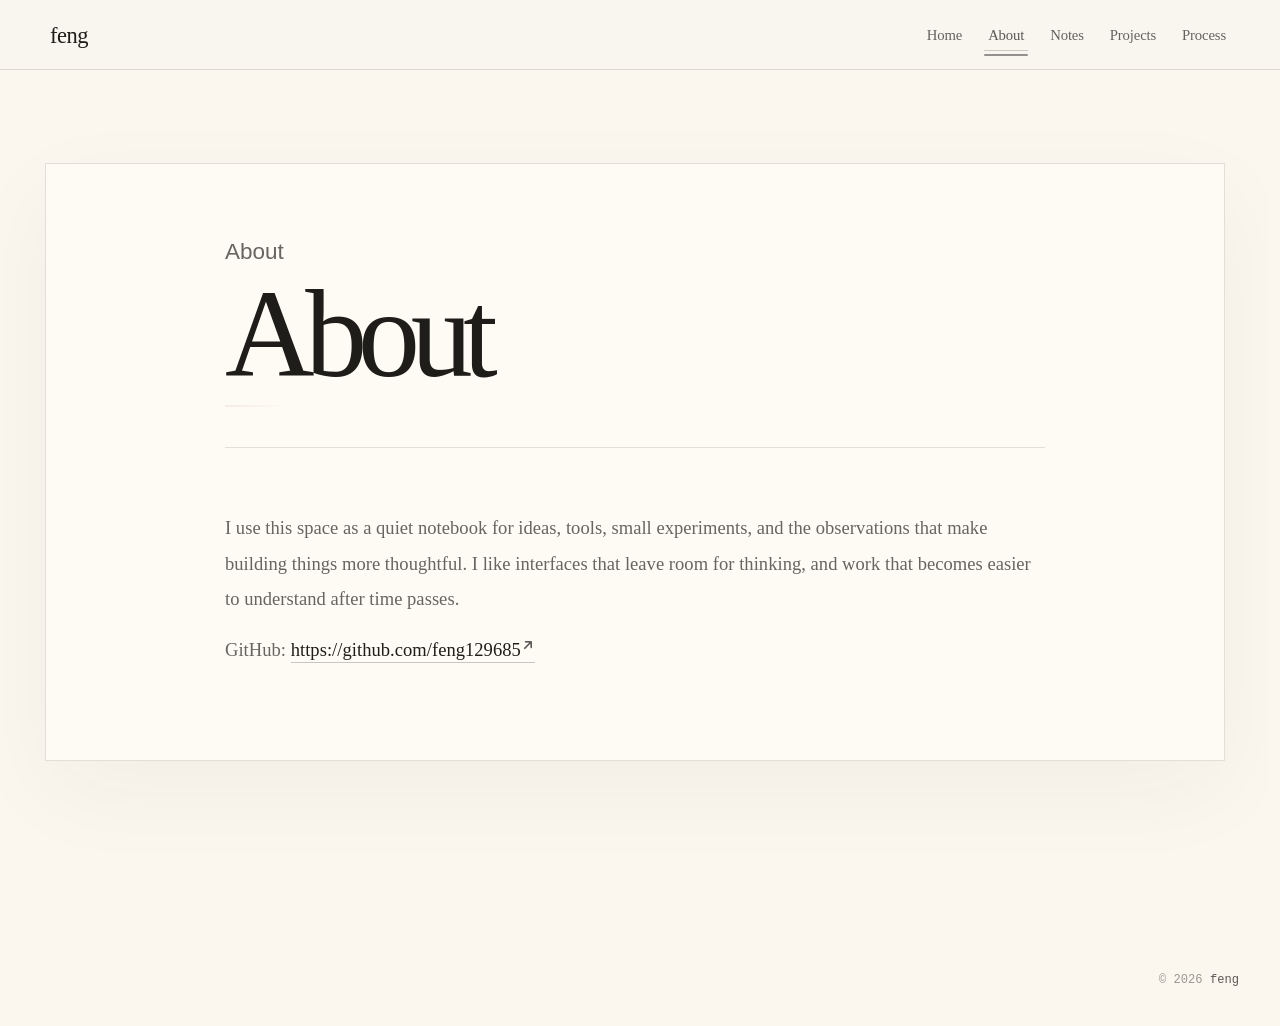
==== commit e3221ffc: "Site updated: 2026-06-06 17:19:10" ====
--- a/about/index.html
+++ b/about/index.html
@@ -3,7 +3,7 @@
 <head>
     <meta charset="utf-8">
     <meta name="viewport" content="width=device-width, initial-scale=1">
-    <meta name="keywords" content="personal website, notes, artifacts, digital garden, portfolio">
+    <meta name="keywords" content="personal website, digital garden, project hub, tools, notes">
     
     
     <meta name="author" content="feng">
@@ -85,18 +85,18 @@
     
     
         
-        <meta name="description" content="Notes, artifacts, and quiet digital spaces.">
+        <meta name="description" content="A quiet personal network for notes, tools, and small experiments.">
 <meta property="og:type" content="website">
 <meta property="og:title" content="About">
 <meta property="og:url" content="https://feng.xx.kg/about/index.html">
 <meta property="og:site_name" content="feng">
-<meta property="og:description" content="Notes, artifacts, and quiet digital spaces.">
+<meta property="og:description" content="A quiet personal network for notes, tools, and small experiments.">
 <meta property="og:locale" content="en_US">
 <meta property="og:image" content="https://feng.xx.kg/images/redefine-og.webp">
 <meta property="article:published_time" content="2026-04-09T07:01:49.000Z">
 <meta property="article:modified_time" content="2026-05-16T09:31:18.477Z">
 <meta property="article:author" content="feng">
-<meta property="article:tag" content="personal website, notes, artifacts, digital garden, portfolio">
+<meta property="article:tag" content="personal website, digital garden, project hub, tools, notes">
 <meta name="twitter:card" content="summary">
 <meta name="twitter:image" content="https://feng.xx.kg/images/redefine-og.webp">
     
@@ -141,13 +141,19 @@
     
     
     
-    
+        <link href="https://cdn.jsdelivr.net/npm/lxgw-wenkai-lite-webfont@1.7.0/style.css" rel="stylesheet">
+    
+    
+        <link href="https://cdn.jsdelivr.net/npm/lxgw-wenkai-lite-webfont@1.7.0/style.css" rel="stylesheet">
+    
+    
+        <link href="https://cdn.jsdelivr.net/npm/lxgw-wenkai-webfont@1.7.0/style.css" rel="stylesheet">
     
     
 
     <script id="hexo-configurations">
     window.config = {"hostname":"feng.xx.kg","root":"/","language":"en"};
-    window.theme = {"articles":{"style":{"font_size":"16px","line_height":1.5,"image_border_radius":"14px","image_alignment":"center","image_caption":false,"link_icon":true,"delete_mask":false,"title_alignment":"left","headings_top_spacing":{"h1":"3.2rem","h2":"2.4rem","h3":"1.9rem","h4":"1.6rem","h5":"1.4rem","h6":"1.3rem"}},"word_count":{"enable":true,"count":true,"min2read":true},"author_label":{"enable":true,"auto":false,"list":[]},"code_block":{"copy":true,"style":"mac","highlight_theme":{"light":"github","dark":"github-dark"},"font":{"enable":false,"family":null,"url":null}},"toc":{"enable":true,"max_depth":3,"number":false,"expand":true,"init_open":true},"copyright":{"enable":false,"default":"cc_by_nc_sa"},"lazyload":true,"pangu_js":false,"recommendation":{"enable":false,"title":"推荐阅读","limit":3,"mobile_limit":2,"placeholder":"/images/wallhaven-wqery6-light.webp","skip_dirs":[]}},"colors":{"primary":"#6b6b6b","secondary":"#a3a3a3","default_mode":"light"},"global":{"fonts":{"chinese":{"enable":false,"family":null,"url":null},"english":{"enable":false,"family":null,"url":null},"title":{"enable":false,"family":null,"url":null}},"content_max_width":"1180px","sidebar_width":"300px","hover":{"shadow":false,"scale":false},"scroll_progress":{"bar":true,"percentage":false},"website_counter":{"url":"https://cn.vercount.one/js","enable":false,"site_pv":true,"site_uv":true,"post_pv":true},"single_page":true,"preloader":{"enable":false,"custom_message":null},"side_tools":{"gear_rotation":false,"auto_expand":false},"open_graph":{"enable":true,"image":"/images/redefine-og.webp","description":"Notes, artifacts, and quiet digital spaces."},"google_analytics":{"enable":false,"id":null}},"home_banner":{"enable":false,"style":"fixed","image":{"light":"/images/wallhaven-wqery6-light.webp","dark":"/images/wallhaven-wqery6-dark.webp"},"title":"feng","subtitle":{"text":[],"hitokoto":{"enable":false,"show_author":false,"api":"https://v1.hitokoto.cn"},"typing_speed":100,"backing_speed":80,"starting_delay":500,"backing_delay":1500,"loop":true,"smart_backspace":true},"text_color":{"light":"#f5f5f5","dark":"#d9d9d9"},"text_style":{"title_size":"2.8rem","subtitle_size":"1.5rem","line_height":1.2},"custom_font":{"enable":false,"family":null,"url":null},"social_links":{"enable":false,"style":"default","links":[{"icon":"fa-brands fa-github","url":null},{"icon":"fa-brands fa-twitter","url":null},{"icon":"fa-solid fa-at","url":"you@example.com"},{"icon":"fa-brands fa-telegram","url":null},{"icon":"/images/custom-icon.svg","url":null}],"qrs":[{"icon":"fa-brands fa-weixin","qr":null},{"icon":"/images/custom-icon.svg","qr":null}]}},"plugins":{"feed":{"enable":false},"aplayer":{"enable":false,"type":"fixed","audios":[{"name":null,"artist":null,"url":null,"cover":null,"lrc":null}]},"mermaid":{"enable":false,"version":"11.4.1","theme":{"light":"default","dark":"dark"}}},"version":"2.9.0","navbar":{"auto_hide":false,"color":{"left":"#f0f0f0","right":"#d8d8d8","transparency":82},"width":{"home":"1200px","pages":"1000px"},"links":{"Home":{"path":"/","icon":"fa-regular fa-house"},"About":{"path":"/about","icon":"fa-regular fa-user"},"Notes":{"path":"/archives","icon":"fa-regular fa-pen-to-square"},"Projects":{"path":"/#projects","icon":"fa-regular fa-folder-open"},"Process":{"path":"/#process","icon":"fa-regular fa-compass"}},"search":{"enable":false,"preload":true}},"page_templates":{"friends_column":2,"tags_style":"blur","masonry":{"batch_size":12,"initial_batch_size":24}},"home":{"sidebar":{"enable":true,"position":"left","first_item":"menu","announcement":"Notes, artifacts, and quiet digital spaces.","show_on_mobile":true,"links":{"About":{"path":"/about","icon":"fa-regular fa-user"},"Notes":{"path":"/archives","icon":"fa-regular fa-pen-to-square"},"Projects":{"path":"/#projects","icon":"fa-regular fa-folder-open"},"Process":{"path":"/#process","icon":"fa-regular fa-compass"}}},"article_date_format":"auto","excerpt_length":200,"categories":{"enable":true,"limit":3},"tags":{"enable":true,"limit":3}},"footer":{"runtime":false,"icon":"<i class=\"fa-solid fa-circle\" style=\"font-size: 0.45rem; color: #9a9a9a\"></i>","start":"2026/4/9 16:35:37","statistics":false,"customize":null,"icp":{"enable":false,"number":null,"url":null}},"footerStart":"2026/4/9 16:35:37","mermaid":{"style":{"light":"default","dark":"dark"}}};
+    window.theme = {"articles":{"style":{"font_size":"16px","line_height":1.5,"image_border_radius":"14px","image_alignment":"center","image_caption":false,"link_icon":true,"delete_mask":false,"title_alignment":"left","headings_top_spacing":{"h1":"3.2rem","h2":"2.4rem","h3":"1.9rem","h4":"1.6rem","h5":"1.4rem","h6":"1.3rem"}},"word_count":{"enable":true,"count":true,"min2read":true},"author_label":{"enable":true,"auto":false,"list":[]},"code_block":{"copy":true,"style":"mac","highlight_theme":{"light":"github","dark":"github-dark"},"font":{"enable":false,"family":null,"url":null}},"toc":{"enable":true,"max_depth":3,"number":false,"expand":true,"init_open":true},"copyright":{"enable":false,"default":"cc_by_nc_sa"},"lazyload":true,"pangu_js":false,"recommendation":{"enable":false,"title":"推荐阅读","limit":3,"mobile_limit":2,"placeholder":"/images/wallhaven-wqery6-light.webp","skip_dirs":[]}},"colors":{"primary":"#6b6b6b","secondary":"#a3a3a3","default_mode":"light"},"global":{"fonts":{"chinese":{"enable":true,"family":"LXGW WenKai Lite","url":"https://cdn.jsdelivr.net/npm/lxgw-wenkai-lite-webfont@1.7.0/style.css"},"english":{"enable":true,"family":"LXGW WenKai Lite","url":"https://cdn.jsdelivr.net/npm/lxgw-wenkai-lite-webfont@1.7.0/style.css"},"title":{"enable":true,"family":"LXGW WenKai","url":"https://cdn.jsdelivr.net/npm/lxgw-wenkai-webfont@1.7.0/style.css"}},"content_max_width":"1180px","sidebar_width":"300px","hover":{"shadow":false,"scale":false},"scroll_progress":{"bar":true,"percentage":false},"website_counter":{"url":"https://cn.vercount.one/js","enable":false,"site_pv":true,"site_uv":true,"post_pv":true},"single_page":true,"preloader":{"enable":false,"custom_message":null},"side_tools":{"gear_rotation":false,"auto_expand":false},"open_graph":{"enable":true,"image":"/images/redefine-og.webp","description":"A quiet personal network for notes, tools, and small experiments."},"google_analytics":{"enable":false,"id":null}},"home_banner":{"enable":false,"style":"fixed","image":{"light":"/images/wallhaven-wqery6-light.webp","dark":"/images/wallhaven-wqery6-dark.webp"},"title":"feng","subtitle":{"text":[],"hitokoto":{"enable":false,"show_author":false,"api":"https://v1.hitokoto.cn"},"typing_speed":100,"backing_speed":80,"starting_delay":500,"backing_delay":1500,"loop":true,"smart_backspace":true},"text_color":{"light":"#f5f5f5","dark":"#d9d9d9"},"text_style":{"title_size":"2.8rem","subtitle_size":"1.5rem","line_height":1.2},"custom_font":{"enable":false,"family":null,"url":null},"social_links":{"enable":false,"style":"default","links":[{"icon":"fa-brands fa-github","url":null},{"icon":"fa-brands fa-twitter","url":null},{"icon":"fa-solid fa-at","url":"you@example.com"},{"icon":"fa-brands fa-telegram","url":null},{"icon":"/images/custom-icon.svg","url":null}],"qrs":[{"icon":"fa-brands fa-weixin","qr":null},{"icon":"/images/custom-icon.svg","qr":null}]}},"plugins":{"feed":{"enable":false},"aplayer":{"enable":false,"type":"fixed","audios":[{"name":null,"artist":null,"url":null,"cover":null,"lrc":null}]},"mermaid":{"enable":false,"version":"11.4.1","theme":{"light":"default","dark":"dark"}}},"version":"2.9.0","navbar":{"auto_hide":false,"color":{"left":"#f0f0f0","right":"#d8d8d8","transparency":82},"width":{"home":"1200px","pages":"1000px"},"links":{"Home":{"path":"/","icon":"fa-regular fa-house"},"About":{"path":"/about","icon":"fa-regular fa-user"},"Notes":{"path":"/archives","icon":"fa-regular fa-pen-to-square"},"Projects":{"path":"/projects","icon":"fa-regular fa-folder-open"},"Process":{"path":"/#process","icon":"fa-regular fa-compass"}},"search":{"enable":false,"preload":true}},"page_templates":{"friends_column":2,"tags_style":"blur","masonry":{"batch_size":12,"initial_batch_size":24}},"home":{"sidebar":{"enable":true,"position":"left","first_item":"menu","announcement":"A quiet personal network for notes, tools, and small experiments.","show_on_mobile":true,"links":{"About":{"path":"/about","icon":"fa-regular fa-user"},"Notes":{"path":"/archives","icon":"fa-regular fa-pen-to-square"},"Projects":{"path":"/projects","icon":"fa-regular fa-folder-open"},"Process":{"path":"/#process","icon":"fa-regular fa-compass"}}},"article_date_format":"auto","excerpt_length":200,"categories":{"enable":true,"limit":3},"tags":{"enable":true,"limit":3}},"footer":{"runtime":false,"icon":"<i class=\"fa-solid fa-circle\" style=\"font-size: 0.45rem; color: #9a9a9a\"></i>","start":"2026/4/9 16:35:37","statistics":false,"customize":null,"icp":{"enable":false,"number":null,"url":null}},"footerStart":"2026/4/9 16:35:37","mermaid":{"style":{"light":"default","dark":"dark"}}};
     window.lang_ago = {"second":"%s seconds ago","minute":"%s minutes ago","hour":"%s hours ago","day":"%s days ago","week":"%s weeks ago","month":"%s months ago","year":"%s years ago"};
     window.i18n = {"search":"Search...","toc":"On this page","prev":"Prev","next":"Next","prev_posts":"Prev posts","next_posts":"Next posts","page":"Page %d","recent_posts":"Recent Posts","share":"Share","powered_by":"POWERED BY %s","theme":"THEME","rss_feed":"RSS Feed","category":"Category","categories":"Categories","tag":"Tag","tags":"Tags","post":"Post","posts":"Posts","tagcloud":"Tag Cloud","comment":"Comment","comments":"Comments","home":"Home","archive":"Archive","archives":"Archives","top":"TOP","sticky":"Sticky","go-back-home":"Go Back Home","masonry_loading":"Loading photos...","image_viewer":"Image viewer","close":"Close","exif":{"title":"EXIF","cards":{"camera":"Camera","lens":"Lens","exposure":"Exposure","other":"Other"},"fields":{"make":"Brand","model":"Model","date_taken":"Date taken","lens_model":"Lens","focal_length":"Focal length","focus_mode":"Focus mode","shutter":"Shutter","aperture":"Aperture","iso":"ISO","exposure_program":"Exposure program","exposure_compensation":"Exposure compensation","metering_mode":"Metering mode","flash":"Flash","white_balance":"White balance","latitude":"Latitude","longitude":"Longitude","altitude":"Altitude"},"status":{"loading":"Loading...","no_exif":"No EXIF available","library_missing":"EXIF library not loaded","image_source_missing":"Image source unavailable","unavailable":"EXIF unavailable (blocked by CORS or missing metadata)","flag_unavailable":"EXIF unavailable"}},"about":"About","changelog":"Changelog","links":"Links","link":"Link","friends":"Friends","friend":"Friend","timeline":"Timeline","shuoshuo":"Shuoshuo","bookmarks":"Bookmarks","site_uv":"VISITOR COUNT","site_pv":"TOTAL PAGE VIEWS","read_more":"Read more","wordcount":"Words","min2read":"Mins","status":"Status","runtime":"Blog up for","days":"days","hours":"hrs","minutes":"Min","seconds":"Sec","optimized_by":"and Optimized by Evan","rights":"All Rights Reserved","site_posts":"%s posts in total","site_wordcount":"%s words in total","copyright":{"author":"Author","title":"Title","link":"Link","create_time":"Created at","update_time":"Updated at","license_title":"License","license_content":"This work is licensed under %s.","all_rights_reserved":"All Rights Reserved &#169; %s","public_domain":"This work is in the public domain."},"ago":{"second":"%s seconds ago","minute":"%s minutes ago","hour":"%s hours ago","day":"%s days ago","week":"%s weeks ago","month":"%s months ago","year":"%s years ago"},"create_time":"Created","update_time":"Updated","expired":"This post is written %s days ago, and the content may not be up to date."};
     window.data = {"masonry":false};
@@ -270,7 +276,7 @@
                             <li class="navbar-item">
                                 <!-- Menu -->
                                 <a class=""
-                                   href="/#projects"
+                                   href="/projects"
                                         >
                                     <i class="fa-regular fa-folder-open fa-fw"></i>
                                     Projects
@@ -381,7 +387,7 @@
                     <li class="drawer-navbar-item text-base my-1.5 flex flex-col w-full">
                         
                         <a class="py-1.5 px-2 flex flex-row items-center justify-between gap-1 hover:!text-primary active:!text-primary text-2xl font-semibold group border-b border-border-color hover:border-primary w-full "
-                           href="/#projects"
+                           href="/projects"
                         >
                             <span>
                                 Projects
--- a/css/style.css
+++ b/css/style.css
@@ -420,7 +420,7 @@
   clear: both;
 }
 .markdown-body {
-  font-family: 'Geist Variable', -apple-system, BlinkMacSystemFont, 'PingFang SC', 'Microsoft YaHei', 'Heiti SC', 'WenQuanYi Micro Hei', sans-serif, sans-serif;
+  font-family: 'LXGW WenKai Lite', 'LXGW WenKai Lite', sans-serif;
   font-size: 16px;
 }
 .markdown-body blockquote:not(.not-markdown) {
@@ -546,7 +546,7 @@
 .markdown-body .h4:not(.not-markdown),
 .markdown-body .h5:not(.not-markdown),
 .markdown-body .h6:not(.not-markdown) {
-  font-family: 'Geist Variable', -apple-system, BlinkMacSystemFont, 'PingFang SC', 'Microsoft YaHei', 'Heiti SC', 'WenQuanYi Micro Hei', sans-serif, sans-serif;
+  font-family: 'LXGW WenKai Lite', 'LXGW WenKai Lite', sans-serif;
   color: var(--second-text-color);
   line-height: 1.5;
 }
@@ -1299,7 +1299,7 @@
   border-radius: 50px;
 }
 .article-copyright-info-container {
-  font-family: 'Geist Variable', -apple-system, BlinkMacSystemFont, 'PingFang SC', 'Microsoft YaHei', 'Heiti SC', 'WenQuanYi Micro Hei', sans-serif;
+  font-family: 'LXGW WenKai Lite', -apple-system, BlinkMacSystemFont, 'PingFang SC', 'Microsoft YaHei', 'Heiti SC', 'WenQuanYi Micro Hei', sans-serif;
   position: relative;
   width: 100%;
   box-sizing: border-box;
@@ -1788,6 +1788,7 @@
   line-height: 1;
   color: var(--first-text-color);
   transform: translateY(1px);
+  font-family: 'LXGW WenKai';
 }
 .navbar-container .navbar-content .logo-title h1 {
   margin: 0;
@@ -2612,7 +2613,7 @@
   width: 100%;
   font-size: 0.92rem;
   box-sizing: border-box;
-  font-family: 'Geist Variable', -apple-system, BlinkMacSystemFont, 'PingFang SC', 'Microsoft YaHei', 'Heiti SC', 'WenQuanYi Micro Hei', sans-serif, 'Noto Sans', 'Noto Sans SC', sans-serif;
+  font-family: 'LXGW WenKai Lite', 'LXGW WenKai Lite', 'Noto Sans', 'Noto Sans SC', sans-serif;
 }
 .post-toc-wrap .post-toc .toc-title {
   font-size: 0.8rem;
@@ -4053,7 +4054,7 @@
   line-height: 1.45;
   letter-spacing: -0.018em;
   color: var(--second-text-color);
-  font-family: 'Geist Variable', -apple-system, BlinkMacSystemFont, 'PingFang SC', 'Microsoft YaHei', 'Heiti SC', 'WenQuanYi Micro Hei', sans-serif, 'Noto Sans SC', sans-serif;
+  font-family: 'LXGW WenKai Lite', 'LXGW WenKai Lite', 'Noto Sans SC', sans-serif;
   margin: 0;
 }
 @media (max-width: 768px) {
@@ -4623,6 +4624,7 @@
   font-family: 'Chillax-Variable', sans-serif;
   text-align: center;
   letter-spacing: 0.03em;
+  font-family: 'LXGW WenKai';
 }
 .home-sidebar-container .sidebar-links .site-info .announcement {
   font-size: 0.82rem;
@@ -4673,15 +4675,15 @@
 }
 html {
   scroll-behavior: smooth;
-  background: #f8f5ef !important;
+  background: #fbf7ef !important;
 }
 body {
   min-height: 100vh;
   color: #1f1d19;
-  background: #f8f5ef !important;
-  background-image: radial-gradient(circle at 82% 8%, rgba(234,216,208,0.35), transparent 24%), linear-gradient(90deg, rgba(36,32,28,0.028) 1px, transparent 1px) !important;
+  background: #fbf7ef !important;
+  background-image: radial-gradient(circle at 82% 8%, rgba(184,138,122,0.16), transparent 24%), linear-gradient(90deg, rgba(36,32,28,0.022) 1px, transparent 1px) !important;
   background-size: auto, 96px 96px !important;
-  font-family: 'Nunito Sans', 'Segoe UI', 'Noto Sans SC', sans-serif;
+  font-family: 'LXGW WenKai Lite', 'Nunito Sans', 'Segoe UI', 'Noto Sans SC', sans-serif;
   letter-spacing: 0.002em;
 }
 html.dark body {
@@ -4712,7 +4714,7 @@
 }
 body::selection,
 body *::selection {
-  color: #f8f5ef;
+  color: #fbf7ef;
   background: #1f1d19;
 }
 html.dark body::selection,
@@ -4745,7 +4747,7 @@
 }
 .navbar-container .logo-title {
   color: #1f1d19 !important;
-  font-family: Georgia, Cambria, 'Times New Roman', 'Noto Serif SC', serif;
+  font-family: 'LXGW WenKai', Georgia, Cambria, 'Times New Roman', 'Noto Serif SC', serif;
   font-weight: 500;
   letter-spacing: -0.02em;
 }
@@ -4775,7 +4777,7 @@
   gap: 1.1rem;
 }
 .navbar-container .navbar-item a {
-  font-family: Georgia, Cambria, 'Times New Roman', 'Noto Serif SC', serif;
+  font-family: 'LXGW WenKai', Georgia, Cambria, 'Times New Roman', 'Noto Serif SC', serif;
   font-size: 0.95rem;
   letter-spacing: -0.01em;
   text-transform: none !important;
@@ -4813,7 +4815,7 @@
 .navbar-container .navbar-drawer .drawer-navbar-item-sub > div {
   color: #1f1d19 !important;
   border-bottom: 1px solid rgba(36,32,28,0.13) !important;
-  font-family: Georgia, Cambria, 'Times New Roman', 'Noto Serif SC', serif !important;
+  font-family: 'LXGW WenKai', Georgia, Cambria, 'Times New Roman', 'Noto Serif SC', serif !important;
   font-weight: 500 !important;
   letter-spacing: -0.035em;
   transition: opacity 0.18s ease, transform 0.18s ease;
@@ -4842,7 +4844,7 @@
 }
 .portfolio-drawer-note span {
   color: #1f1d19 !important;
-  font-family: Georgia, Cambria, 'Times New Roman', 'Noto Serif SC', serif;
+  font-family: 'LXGW WenKai', Georgia, Cambria, 'Times New Roman', 'Noto Serif SC', serif;
   font-size: 1.6rem;
   line-height: 1;
   letter-spacing: -0.12em;
@@ -4850,7 +4852,7 @@
 .portfolio-drawer-note p {
   margin: 0;
   color: rgba(31,29,25,0.44) !important;
-  font-family: Georgia, Cambria, 'Times New Roman', 'Noto Serif SC', serif;
+  font-family: 'LXGW WenKai', Georgia, Cambria, 'Times New Roman', 'Noto Serif SC', serif;
   font-size: 0.94rem;
   line-height: 1.55;
 }
@@ -4869,7 +4871,7 @@
   color: rgba(255,253,248,0.46) !important;
 }
 .portfolio-home-page {
-  background: #f8f5ef !important;
+  background: #fbf7ef !important;
   min-height: 100vh;
 }
 .portfolio-home-page .main-content-container {
@@ -4901,7 +4903,7 @@
 }
 .portfolio-archive-page {
   color: #1f1d19;
-  background: #f8f5ef !important;
+  background: #fbf7ef !important;
   min-height: 100vh;
 }
 .portfolio-archive-page .main-content-container {
@@ -4947,6 +4949,8 @@
 html.dark .portfolio-home-page .portfolio-note-card h3 a,
 html.dark .portfolio-home-page .portfolio-note-index,
 html.dark .portfolio-home-page .portfolio-project-grid h3,
+html.dark .portfolio-home-page .portfolio-network-card h3,
+html.dark .portfolio-home-page .portfolio-orbit-card span,
 html.dark .portfolio-home-page .portfolio-timeline h3,
 html.dark .portfolio-home-page .portfolio-contact h2,
 html.dark .portfolio-home-page .portfolio-text-link {
@@ -4956,6 +4960,8 @@
 html.dark .portfolio-home-page .portfolio-about-body,
 html.dark .portfolio-home-page .portfolio-note-card p,
 html.dark .portfolio-home-page .portfolio-project-grid p,
+html.dark .portfolio-home-page .portfolio-network-card p,
+html.dark .portfolio-home-page .portfolio-orbit-card p,
 html.dark .portfolio-home-page .portfolio-timeline p,
 html.dark .portfolio-home-page .portfolio-contact p {
   color: rgba(255,253,248,0.62) !important;
@@ -4977,9 +4983,37 @@
 html.dark .portfolio-home-page .portfolio-project-sketch::after {
   border-color: rgba(255,253,248,0.56);
 }
+html.dark .portfolio-home-page .portfolio-network-orbit::before,
+html.dark .portfolio-home-page .portfolio-network-orbit::after {
+  border-color: rgba(255,253,248,0.12);
+}
+html.dark .portfolio-home-page .portfolio-orbit-card,
+html.dark .portfolio-home-page .portfolio-orbit-node,
+html.dark .portfolio-home-page .portfolio-network-card a {
+  background: rgba(255,253,248,0.06);
+  border-color: rgba(255,253,248,0.12);
+  box-shadow: 0 24px 70px rgba(0,0,0,0.2);
+}
+html.dark .portfolio-home-page .portfolio-orbit-node,
+html.dark .portfolio-home-page .portfolio-network-label,
+html.dark .portfolio-home-page .portfolio-network-meta {
+  color: rgba(255,253,248,0.58);
+}
+html.dark .portfolio-home-page .portfolio-network-label {
+  background: rgba(201,154,136,0.12);
+  border-color: rgba(201,154,136,0.22);
+}
+html.dark .portfolio-home-page .portfolio-network-mark {
+  color: rgba(255,253,248,0.72);
+  background: radial-gradient(circle at 52% 45%, rgba(201,154,136,0.16), rgba(255,253,248,0.05) 64%, transparent 70%);
+  border-color: rgba(255,253,248,0.12);
+}
+html.dark .portfolio-home-page .portfolio-network-meta {
+  border-top-color: rgba(255,253,248,0.12);
+}
 .portfolio-secondary-page {
   color: #1f1d19;
-  background: #f8f5ef !important;
+  background: #fbf7ef !important;
   min-height: 100vh;
 }
 .portfolio-secondary-page .main-content-container {
@@ -5044,7 +5078,7 @@
   height: 54px;
   color: #1f1d19 !important;
   text-decoration: none;
-  font-family: Georgia, Cambria, 'Times New Roman', 'Noto Serif SC', serif;
+  font-family: 'LXGW WenKai', Georgia, Cambria, 'Times New Roman', 'Noto Serif SC', serif;
   font-size: 2.2rem;
   line-height: 1;
   font-weight: 500;
@@ -5069,7 +5103,7 @@
   color: #1f1d19 !important;
   position: relative;
   text-decoration: none;
-  font-family: Georgia, Cambria, 'Times New Roman', 'Noto Serif SC', serif;
+  font-family: 'LXGW WenKai', Georgia, Cambria, 'Times New Roman', 'Noto Serif SC', serif;
   font-size: 1.28rem;
   line-height: 1.15;
   font-weight: 400;
@@ -5102,7 +5136,7 @@
 .portfolio-sidebar-footer p {
   margin: 0;
   color: rgba(31,29,25,0.44);
-  font-family: Georgia, Cambria, 'Times New Roman', 'Noto Serif SC', serif;
+  font-family: 'LXGW WenKai', Georgia, Cambria, 'Times New Roman', 'Noto Serif SC', serif;
   font-size: 0.86rem;
 }
 .portfolio-socials {
@@ -5132,7 +5166,7 @@
   position: relative;
   overflow: hidden;
   overflow-x: hidden;
-  background: #f8f5ef;
+  background: #fbf7ef;
 }
 .portfolio-home::before {
   content: '';
@@ -5178,7 +5212,7 @@
   position: relative;
   margin: 0 0 1.4rem;
   color: #1f1d19;
-  font-family: 'Geist', 'Nunito Sans', 'Segoe UI', 'Noto Sans SC', sans-serif;
+  font-family: 'LXGW WenKai', 'Geist', 'Nunito Sans', 'Segoe UI', 'Noto Sans SC', sans-serif;
   font-size: clamp(0.78rem, 1.1vw, 0.92rem);
   letter-spacing: 0.16em;
   text-transform: uppercase;
@@ -5196,7 +5230,7 @@
 .portfolio-hero h1 {
   margin: 0;
   color: #1f1d19;
-  font-family: Georgia, Cambria, 'Times New Roman', 'Noto Serif SC', serif;
+  font-family: 'LXGW WenKai', Georgia, Cambria, 'Times New Roman', 'Noto Serif SC', serif;
   font-size: clamp(4.6rem, 10vw, 8.8rem);
   line-height: 0.88;
   font-weight: 500;
@@ -5206,7 +5240,7 @@
   display: inline-block;
   margin: 2rem 0 0;
   color: #1f1d19;
-  font-family: 'Nunito Sans', 'Segoe UI', 'Noto Sans SC', sans-serif;
+  font-family: 'LXGW WenKai Lite', 'Nunito Sans', 'Segoe UI', 'Noto Sans SC', sans-serif;
   font-size: clamp(1.2rem, 2vw, 1.72rem);
   line-height: 1.45;
   letter-spacing: -0.015em;
@@ -5217,7 +5251,7 @@
   max-width: 38rem;
   margin: 2.7rem 0 2.6rem;
   color: rgba(31,29,25,0.68);
-  font-family: Georgia, Cambria, 'Times New Roman', 'Noto Serif SC', serif;
+  font-family: 'LXGW WenKai', Georgia, Cambria, 'Times New Roman', 'Noto Serif SC', serif;
   font-size: clamp(1.05rem, 1.55vw, 1.32rem);
   line-height: 1.8;
 }
@@ -5229,7 +5263,7 @@
   position: relative;
   color: #1f1d19;
   text-decoration: none;
-  font-family: Georgia, Cambria, 'Times New Roman', 'Noto Serif SC', serif;
+  font-family: 'LXGW WenKai', Georgia, Cambria, 'Times New Roman', 'Noto Serif SC', serif;
   font-size: 1.06rem;
   line-height: 1.2;
   transition: opacity 0.18s ease, transform 0.18s ease;
@@ -5241,7 +5275,7 @@
   bottom: -0.7rem;
   width: 3.8rem;
   height: 2px;
-  background: linear-gradient(90deg, #ead8d0, transparent);
+  background: linear-gradient(90deg, #f6ebe4, transparent);
   transition: width 0.22s ease;
 }
 .portfolio-text-link:hover {
@@ -5253,6 +5287,18 @@
 }
 .portfolio-text-link span {
   color: inherit !important;
+}
+.portfolio-hero-actions {
+  display: flex;
+  align-items: center;
+  gap: 1.4rem;
+  flex-wrap: wrap;
+}
+.portfolio-text-link-muted {
+  color: rgba(31,29,25,0.44);
+}
+.portfolio-text-link-muted::after {
+  background: linear-gradient(90deg, rgba(184,138,122,0.28), transparent);
 }
 .portfolio-hero-art {
   margin: 0;
@@ -5272,20 +5318,107 @@
   margin: 1.2rem 0 0 auto;
   max-width: 16rem;
   color: rgba(31,29,25,0.44);
-  font-family: 'Nunito Sans', 'Segoe UI', 'Noto Sans SC', sans-serif;
+  font-family: 'LXGW WenKai Lite', 'Nunito Sans', 'Segoe UI', 'Noto Sans SC', sans-serif;
   font-size: 0.84rem;
   letter-spacing: 0.08em;
   text-transform: uppercase;
   line-height: 1.35;
   transform: none;
 }
+.portfolio-network-orbit {
+  width: 42vw;
+  min-height: 480px;
+  display: grid;
+  place-items: center;
+  isolation: isolate;
+}
+.portfolio-network-orbit::before,
+.portfolio-network-orbit::after {
+  content: '';
+  position: absolute;
+  inset: 9%;
+  border: 1px solid rgba(184,138,122,0.2);
+  border-radius: 50%;
+  transform: rotate(-10deg);
+}
+.portfolio-network-orbit::after {
+  inset: 20%;
+  border-color: rgba(36,32,28,0.1);
+  transform: rotate(18deg);
+}
+.portfolio-network-orbit figcaption {
+  position: absolute;
+  right: 0;
+  bottom: 0;
+  margin: 0;
+}
+.portfolio-orbit-card {
+  position: relative;
+  z-index: 2;
+  display: grid;
+  place-items: center;
+  width: 184px;
+  height: 184px;
+  color: #1f1d19;
+  background: rgba(255,253,248,0.82);
+  border: 1px solid rgba(184,138,122,0.24);
+  border-radius: 32px;
+  box-shadow: 0 26px 70px rgba(88,67,50,0.09);
+  backdrop-filter: blur(10px) saturate(116%);
+}
+.portfolio-orbit-card span {
+  color: #1f1d19;
+  font-family: 'LXGW WenKai', Georgia, Cambria, 'Times New Roman', 'Noto Serif SC', serif;
+  font-size: 4.3rem;
+  line-height: 1;
+  letter-spacing: -0.16em;
+}
+.portfolio-orbit-card p {
+  margin: -2rem 0 0;
+  color: rgba(31,29,25,0.44);
+  font-family: 'JetBrains Mono', 'SFMono-Regular', Consolas, monospace;
+  font-size: 0.72rem;
+  letter-spacing: 0.12em;
+  text-transform: uppercase;
+}
+.portfolio-orbit-node {
+  position: absolute;
+  z-index: 3;
+  display: inline-flex;
+  min-width: 4.8rem;
+  min-height: 2.7rem;
+  align-items: center;
+  justify-content: center;
+  padding: 0 1rem;
+  color: #8f675b;
+  background: rgba(255,253,248,0.78);
+  border: 1px solid rgba(184,138,122,0.28);
+  border-radius: 999px;
+  box-shadow: 0 18px 44px rgba(88,67,50,0.08);
+  font-family: 'JetBrains Mono', 'SFMono-Regular', Consolas, monospace;
+  font-size: 0.76rem;
+  letter-spacing: 0.08em;
+  text-transform: uppercase;
+}
+.portfolio-orbit-node-api {
+  top: 18%;
+  right: 8%;
+}
+.portfolio-orbit-node-bead {
+  left: 4%;
+  bottom: 24%;
+}
+.portfolio-orbit-node-agent {
+  right: 16%;
+  bottom: 16%;
+}
 .portfolio-section-heading {
   max-width: 760px;
 }
 .portfolio-section-heading h2 {
   margin: 0;
   color: #1f1d19;
-  font-family: Georgia, Cambria, 'Times New Roman', 'Noto Serif SC', serif;
+  font-family: 'LXGW WenKai', Georgia, Cambria, 'Times New Roman', 'Noto Serif SC', serif;
   font-size: clamp(2.7rem, 5vw, 4.8rem);
   line-height: 1.02;
   font-weight: 500;
@@ -5319,7 +5452,7 @@
 }
 .portfolio-about-body {
   color: rgba(31,29,25,0.68);
-  font-family: Georgia, Cambria, 'Times New Roman', 'Noto Serif SC', serif;
+  font-family: 'LXGW WenKai', Georgia, Cambria, 'Times New Roman', 'Noto Serif SC', serif;
   font-size: clamp(1.15rem, 1.6vw, 1.42rem);
   line-height: 1.9;
 }
@@ -5345,7 +5478,7 @@
 .portfolio-values h3 {
   margin: 1rem 0 0.7rem;
   color: #1f1d19;
-  font-family: Georgia, Cambria, 'Times New Roman', 'Noto Serif SC', serif;
+  font-family: 'LXGW WenKai', Georgia, Cambria, 'Times New Roman', 'Noto Serif SC', serif;
   font-size: 1.34rem;
   font-weight: 500;
 }
@@ -5353,7 +5486,7 @@
   margin: 0 auto;
   max-width: 14.5rem;
   color: rgba(31,29,25,0.44);
-  font-family: Georgia, Cambria, 'Times New Roman', 'Noto Serif SC', serif;
+  font-family: 'LXGW WenKai', Georgia, Cambria, 'Times New Roman', 'Noto Serif SC', serif;
   line-height: 1.65;
 }
 .portfolio-glyph {
@@ -5363,7 +5496,7 @@
   width: 46px;
   height: 46px;
   color: #1f1d19;
-  font-family: Georgia, Cambria, 'Times New Roman', 'Noto Serif SC', serif;
+  font-family: 'LXGW WenKai', Georgia, Cambria, 'Times New Roman', 'Noto Serif SC', serif;
   font-size: 1.9rem;
   background: radial-gradient(circle, rgba(234,216,208,0.72), transparent 68%);
 }
@@ -5381,7 +5514,7 @@
 }
 .portfolio-note-card h3 {
   margin: 0;
-  font-family: Georgia, Cambria, 'Times New Roman', 'Noto Serif SC', serif;
+  font-family: 'LXGW WenKai', Georgia, Cambria, 'Times New Roman', 'Noto Serif SC', serif;
   font-size: clamp(1.55rem, 2.6vw, 2.45rem);
   font-weight: 500;
   line-height: 1.1;
@@ -5399,7 +5532,7 @@
   max-width: 48rem;
   margin: 0.95rem 0 0;
   color: rgba(31,29,25,0.68);
-  font-family: Georgia, Cambria, 'Times New Roman', 'Noto Serif SC', serif;
+  font-family: 'LXGW WenKai', Georgia, Cambria, 'Times New Roman', 'Noto Serif SC', serif;
   font-size: 1.05rem;
   line-height: 1.7;
 }
@@ -5411,7 +5544,7 @@
 }
 .portfolio-note-index {
   color: #1f1d19;
-  font-family: Georgia, Cambria, 'Times New Roman', 'Noto Serif SC', serif;
+  font-family: 'LXGW WenKai', Georgia, Cambria, 'Times New Roman', 'Noto Serif SC', serif;
   font-size: 1.75rem;
   line-height: 1;
 }
@@ -5432,7 +5565,7 @@
 .portfolio-project-grid h3 {
   margin: 1.6rem 0 0.65rem;
   color: #1f1d19;
-  font-family: Georgia, Cambria, 'Times New Roman', 'Noto Serif SC', serif;
+  font-family: 'LXGW WenKai', Georgia, Cambria, 'Times New Roman', 'Noto Serif SC', serif;
   font-size: 1.28rem;
   font-weight: 500;
 }
@@ -5440,7 +5573,7 @@
   max-width: 17rem;
   margin: 0;
   color: rgba(31,29,25,0.44);
-  font-family: Georgia, Cambria, 'Times New Roman', 'Noto Serif SC', serif;
+  font-family: 'LXGW WenKai', Georgia, Cambria, 'Times New Roman', 'Noto Serif SC', serif;
   line-height: 1.65;
 }
 .portfolio-project-sketch {
@@ -5502,6 +5635,126 @@
   border-width: 2px 0 0 2px;
   border-radius: 80% 0;
   transform: rotate(28deg);
+}
+.portfolio-network-grid {
+  display: grid;
+  grid-template-columns: repeat(3, minmax(0, 1fr));
+  gap: clamp(1.2rem, 2.6vw, 2rem);
+  margin-top: clamp(3.4rem, 5vw, 5.2rem);
+}
+.portfolio-network-card {
+  min-height: 420px;
+}
+.portfolio-network-card a {
+  position: relative;
+  display: flex;
+  height: 100%;
+  min-height: 420px;
+  flex-direction: column;
+  justify-content: space-between;
+  overflow: hidden;
+  padding: clamp(1.45rem, 2.6vw, 2rem);
+  color: #1f1d19;
+  text-decoration: none;
+  background: rgba(255,253,248,0.82);
+  border: 1px solid rgba(184,138,122,0.18);
+  border-radius: 28px;
+  box-shadow: 0 22px 62px rgba(88,67,50,0.075);
+  transition: transform 0.2s ease, border-color 0.2s ease, box-shadow 0.2s ease, background 0.2s ease;
+}
+.portfolio-network-card a::before {
+  content: '';
+  position: absolute;
+  inset: -22% -28% auto auto;
+  width: 72%;
+  height: 58%;
+  pointer-events: none;
+  background: radial-gradient(circle, rgba(184,138,122,0.18), transparent 68%);
+  transition: transform 0.24s ease, opacity 0.24s ease;
+}
+.portfolio-network-card a:hover {
+  transform: translateY(-4px);
+  border-color: rgba(184,138,122,0.42);
+  box-shadow: 0 28px 78px rgba(88,67,50,0.11);
+}
+.portfolio-network-card a:hover::before {
+  transform: translate(-4%, 6%) scale(1.08);
+  opacity: 0.88;
+}
+.portfolio-network-card h3 {
+  position: relative;
+  z-index: 1;
+  margin: 0.9rem 0 0.75rem;
+  color: #1f1d19;
+  font-family: 'LXGW WenKai', Georgia, Cambria, 'Times New Roman', 'Noto Serif SC', serif;
+  font-size: clamp(1.65rem, 2.5vw, 2.3rem);
+  line-height: 1.05;
+  font-weight: 500;
+  letter-spacing: -0.055em;
+}
+.portfolio-network-card p {
+  position: relative;
+  z-index: 1;
+  margin: 0;
+  color: rgba(31,29,25,0.68);
+  font-family: 'LXGW WenKai', Georgia, Cambria, 'Times New Roman', 'Noto Serif SC', serif;
+  font-size: 1.03rem;
+  line-height: 1.72;
+}
+.portfolio-network-label {
+  position: relative;
+  z-index: 1;
+  width: fit-content;
+  padding: 0.42rem 0.72rem;
+  color: #8f675b;
+  background: rgba(246,235,228,0.86);
+  border: 1px solid rgba(184,138,122,0.18);
+  border-radius: 999px;
+  font-family: 'JetBrains Mono', 'SFMono-Regular', Consolas, monospace;
+  font-size: 0.68rem;
+  letter-spacing: 0.12em;
+  text-transform: uppercase;
+}
+.portfolio-network-mark {
+  position: relative;
+  z-index: 1;
+  display: grid;
+  place-items: center;
+  width: 9.2rem;
+  height: 9.2rem;
+  margin: clamp(2rem, 4vw, 3.4rem) auto clamp(1.6rem, 3vw, 2.8rem);
+  color: rgba(31,29,25,0.74);
+  background: radial-gradient(circle at 52% 45%, rgba(246,235,228,0.9), rgba(223,231,219,0.5) 64%, transparent 70%);
+  border: 1px solid rgba(184,138,122,0.2);
+  border-radius: 36px;
+  font-family: 'JetBrains Mono', 'SFMono-Regular', Consolas, monospace;
+  font-size: 0.9rem;
+  letter-spacing: 0.14em;
+  text-transform: uppercase;
+}
+.portfolio-network-card-api .portfolio-network-mark {
+  background: radial-gradient(circle at 52% 45%, rgba(214,226,235,0.8), rgba(246,235,228,0.64) 64%, transparent 70%);
+}
+.portfolio-network-card-bead .portfolio-network-mark {
+  background: radial-gradient(circle at 52% 45%, rgba(246,235,228,0.95), rgba(255,253,248,0.75) 64%, transparent 70%);
+}
+.portfolio-network-card-agent .portfolio-network-mark {
+  background: radial-gradient(circle at 52% 45%, rgba(223,231,219,0.82), rgba(246,235,228,0.66) 64%, transparent 70%);
+}
+.portfolio-network-meta {
+  position: relative;
+  z-index: 1;
+  display: flex;
+  align-items: center;
+  justify-content: space-between;
+  gap: 1rem;
+  margin-top: 2.3rem;
+  padding-top: 1.1rem;
+  border-top: 1px solid rgba(36,32,28,0.13);
+  color: rgba(31,29,25,0.44);
+  font-family: 'JetBrains Mono', 'SFMono-Regular', Consolas, monospace;
+  font-size: 0.76rem;
+  letter-spacing: 0.02em;
 }
 .portfolio-learning {
   display: grid;
@@ -5525,7 +5778,7 @@
   height: 0.78rem;
   border: 2px solid #1f1d19;
   border-radius: 50%;
-  background: #f8f5ef;
+  background: #fbf7ef;
 }
 .portfolio-timeline article:last-child {
   padding-bottom: 0;
@@ -5540,7 +5793,7 @@
 .portfolio-timeline h3 {
   margin: 0 0 0.6rem;
   color: #1f1d19;
-  font-family: Georgia, Cambria, 'Times New Roman', 'Noto Serif SC', serif;
+  font-family: 'LXGW WenKai', Georgia, Cambria, 'Times New Roman', 'Noto Serif SC', serif;
   font-size: 1.42rem;
   font-weight: 500;
 }
@@ -5548,7 +5801,7 @@
   max-width: 36rem;
   margin: 0;
   color: rgba(31,29,25,0.68);
-  font-family: Georgia, Cambria, 'Times New Roman', 'Noto Serif SC', serif;
+  font-family: 'LXGW WenKai', Georgia, Cambria, 'Times New Roman', 'Noto Serif SC', serif;
   line-height: 1.7;
 }
 .portfolio-contact {
@@ -5561,7 +5814,7 @@
 .portfolio-contact h2 {
   margin: 0;
   color: #1f1d19;
-  font-family: Georgia, Cambria, 'Times New Roman', 'Noto Serif SC', serif;
+  font-family: 'LXGW WenKai', Georgia, Cambria, 'Times New Roman', 'Noto Serif SC', serif;
   font-size: clamp(3rem, 6vw, 5.4rem);
   line-height: 0.96;
   font-weight: 500;
@@ -5571,7 +5824,7 @@
   max-width: 40rem;
   margin: 1.7rem 0 0;
   color: rgba(31,29,25,0.68);
-  font-family: Georgia, Cambria, 'Times New Roman', 'Noto Serif SC', serif;
+  font-family: 'LXGW WenKai', Georgia, Cambria, 'Times New Roman', 'Noto Serif SC', serif;
   font-size: 1.18rem;
   line-height: 1.85;
 }
@@ -5601,7 +5854,7 @@
 .portfolio-archive-page .portfolio-archive-intro h1 {
   margin: 0;
   color: #1f1d19;
-  font-family: Georgia, Cambria, 'Times New Roman', 'Noto Serif SC', serif;
+  font-family: 'LXGW WenKai', Georgia, Cambria, 'Times New Roman', 'Noto Serif SC', serif;
   font-size: clamp(4.2rem, 11vw, 9rem);
   line-height: 0.85;
   font-weight: 500;
@@ -5610,7 +5863,7 @@
 .portfolio-archive-page .portfolio-archive-intro p {
   margin: 0 0 0.45rem;
   color: rgba(31,29,25,0.68);
-  font-family: Georgia, Cambria, 'Times New Roman', 'Noto Serif SC', serif;
+  font-family: 'LXGW WenKai', Georgia, Cambria, 'Times New Roman', 'Noto Serif SC', serif;
   font-size: clamp(1.15rem, 1.8vw, 1.45rem);
   line-height: 1.82;
 }
@@ -5627,7 +5880,7 @@
 }
 .portfolio-archive-page .archive-list-container .archive-year {
   color: #1f1d19;
-  font-family: Georgia, Cambria, 'Times New Roman', 'Noto Serif SC', serif;
+  font-family: 'LXGW WenKai', Georgia, Cambria, 'Times New Roman', 'Noto Serif SC', serif;
   font-size: clamp(2.5rem, 6vw, 4.4rem) !important;
   line-height: 1;
   font-weight: 500 !important;
@@ -5664,13 +5917,13 @@
   left: -0.43rem;
   top: 1.15rem;
   border: 1px solid #1f1d19;
-  background: #f8f5ef;
+  background: #fbf7ef;
   border-radius: 50%;
-  box-shadow: 0 0 0 6px #f8f5ef;
+  box-shadow: 0 0 0 6px #fbf7ef;
 }
 .portfolio-archive-page .archive-list-container .article-title {
   color: #1f1d19;
-  font-family: Georgia, Cambria, 'Times New Roman', 'Noto Serif SC', serif;
+  font-family: 'LXGW WenKai', Georgia, Cambria, 'Times New Roman', 'Noto Serif SC', serif;
   font-size: clamp(1.55rem, 3vw, 2.45rem) !important;
   line-height: 1.18;
   font-weight: 500;
@@ -5729,7 +5982,7 @@
   padding: 0 0 clamp(1.7rem, 4vw, 2.6rem) !important;
   color: #1f1d19 !important;
   border-bottom: 1px solid rgba(36,32,28,0.13);
-  font-family: Georgia, Cambria, 'Times New Roman', 'Noto Serif SC', serif !important;
+  font-family: 'LXGW WenKai', Georgia, Cambria, 'Times New Roman', 'Noto Serif SC', serif !important;
   font-size: clamp(4rem, 10vw, 8rem) !important;
   line-height: 0.88 !important;
   font-weight: 500 !important;
@@ -5741,7 +5994,7 @@
   display: block;
   margin: 0 0 1.1rem;
   color: rgba(31,29,25,0.68);
-  font-family: 'Geist', 'Nunito Sans', 'Segoe UI', 'Noto Sans SC', sans-serif;
+  font-family: 'LXGW WenKai', 'Geist', 'Nunito Sans', 'Segoe UI', 'Noto Sans SC', sans-serif;
   font-size: clamp(1.15rem, 1.8vw, 1.45rem);
   line-height: 1;
   letter-spacing: 0;
@@ -5753,7 +6006,7 @@
   width: 4rem;
   height: 2px;
   margin: 1rem 0 0;
-  background: linear-gradient(90deg, #ead8d0, transparent);
+  background: linear-gradient(90deg, #f6ebe4, transparent);
 }
 .portfolio-secondary-page .page-template-content > h1:first-child::before {
   content: 'About';
@@ -5788,7 +6041,7 @@
 }
 .portfolio-secondary-page .article-header .name {
   color: rgba(31,29,25,0.68) !important;
-  font-family: Georgia, Cambria, 'Times New Roman', 'Noto Serif SC', serif !important;
+  font-family: 'LXGW WenKai', Georgia, Cambria, 'Times New Roman', 'Noto Serif SC', serif !important;
   font-size: 1rem !important;
   font-weight: 400 !important;
   line-height: 1 !important;
@@ -5848,7 +6101,7 @@
 .portfolio-secondary-page .markdown-body p:not(.not-markdown),
 .portfolio-secondary-page .markdown-body li:not(.not-markdown) {
   color: rgba(31,29,25,0.68);
-  font-family: Georgia, Cambria, 'Times New Roman', 'Noto Serif SC', serif;
+  font-family: 'LXGW WenKai', Georgia, Cambria, 'Times New Roman', 'Noto Serif SC', serif;
   font-size: clamp(1.06rem, 1.45vw, 1.22rem);
   line-height: 1.92;
 }
@@ -5880,7 +6133,7 @@
 .portfolio-empty-state h2 {
   margin: 0 !important;
   color: #1f1d19 !important;
-  font-family: Georgia, Cambria, 'Times New Roman', 'Noto Serif SC', serif !important;
+  font-family: 'LXGW WenKai', Georgia, Cambria, 'Times New Roman', 'Noto Serif SC', serif !important;
   font-size: clamp(2rem, 5vw, 3.8rem) !important;
   line-height: 0.98 !important;
   font-weight: 500 !important;
@@ -5890,7 +6143,7 @@
   max-width: 28rem;
   margin: 0 auto !important;
   color: rgba(31,29,25,0.68) !important;
-  font-family: Georgia, Cambria, 'Times New Roman', 'Noto Serif SC', serif !important;
+  font-family: 'LXGW WenKai', Georgia, Cambria, 'Times New Roman', 'Noto Serif SC', serif !important;
   font-size: 1.05rem !important;
   line-height: 1.78 !important;
 }
@@ -5899,7 +6152,7 @@
   margin: 0.35rem auto 0;
   color: #1f1d19 !important;
   border-bottom: 1px solid rgba(31,29,25,0.22) !important;
-  font-family: Georgia, Cambria, 'Times New Roman', 'Noto Serif SC', serif;
+  font-family: 'LXGW WenKai', Georgia, Cambria, 'Times New Roman', 'Noto Serif SC', serif;
   text-decoration: none !important;
   transition: opacity 0.18s ease;
 }
@@ -5909,6 +6162,150 @@
 .post-copyright-info,
 .article-copyright-info-container {
   display: none !important;
+}
+.network-page {
+  display: grid;
+  gap: clamp(2rem, 5vw, 4rem);
+}
+.network-page__hero {
+  max-width: 840px;
+}
+.network-page__hero h1 {
+  margin: 0 !important;
+  color: #1f1d19 !important;
+  font-family: 'LXGW WenKai', Georgia, Cambria, 'Times New Roman', 'Noto Serif SC', serif !important;
+  font-size: clamp(4rem, 10vw, 8rem) !important;
+  line-height: 0.86 !important;
+  font-weight: 500 !important;
+  letter-spacing: -0.078em !important;
+}
+.network-page__hero p {
+  max-width: 45rem;
+  margin: 1.7rem 0 0 !important;
+  color: rgba(31,29,25,0.68) !important;
+  font-family: 'LXGW WenKai', Georgia, Cambria, 'Times New Roman', 'Noto Serif SC', serif !important;
+  font-size: clamp(1.12rem, 1.7vw, 1.34rem) !important;
+  line-height: 1.86 !important;
+}
+.network-page__eyebrow {
+  display: inline-block;
+  position: relative;
+  margin: 0 0 1.15rem !important;
+  color: #8f675b !important;
+  font-family: 'JetBrains Mono', 'SFMono-Regular', Consolas, monospace !important;
+  font-size: 0.76rem !important;
+  letter-spacing: 0.16em !important;
+  text-transform: uppercase !important;
+}
+.network-page__eyebrow::after {
+  content: '';
+  position: absolute;
+  left: 0;
+  bottom: -0.55rem;
+  width: 3.4rem;
+  height: 1px;
+  background: rgba(184,138,122,0.42);
+}
+.network-project-list {
+  display: grid;
+  gap: clamp(1rem, 2.4vw, 1.6rem);
+}
+.network-project-card a {
+  position: relative;
+  display: grid;
+  grid-template-columns: minmax(7rem, 0.28fr) minmax(8rem, 0.26fr) minmax(0, 1fr) auto;
+  gap: clamp(1.2rem, 3vw, 2.4rem);
+  align-items: center;
+  overflow: hidden;
+  padding: clamp(1.25rem, 3vw, 2.2rem);
+  color: #1f1d19 !important;
+  text-decoration: none !important;
+  background: rgba(255,253,248,0.82);
+  border: 1px solid rgba(184,138,122,0.18) !important;
+  border-radius: 26px;
+  box-shadow: 0 22px 62px rgba(88,67,50,0.075);
+  transition: transform 0.2s ease, border-color 0.2s ease, box-shadow 0.2s ease;
+}
+.network-project-card a:hover {
+  transform: translateY(-3px);
+  border-color: rgba(184,138,122,0.42) !important;
+  box-shadow: 0 28px 78px rgba(88,67,50,0.11);
+}
+.network-project-card h2 {
+  margin: 0 0 0.65rem !important;
+  color: #1f1d19 !important;
+  font-family: 'LXGW WenKai', Georgia, Cambria, 'Times New Roman', 'Noto Serif SC', serif !important;
+  font-size: clamp(1.65rem, 3vw, 2.45rem) !important;
+  line-height: 1.05 !important;
+  font-weight: 500 !important;
+  letter-spacing: -0.055em !important;
+}
+.network-project-card p {
+  margin: 0 !important;
+  color: rgba(31,29,25,0.68) !important;
+  font-family: 'LXGW WenKai', Georgia, Cambria, 'Times New Roman', 'Noto Serif SC', serif !important;
+  font-size: 1.02rem !important;
+  line-height: 1.72 !important;
+}
+.network-project-card__label {
+  width: fit-content;
+  padding: 0.42rem 0.72rem;
+  color: #8f675b;
+  background: rgba(246,235,228,0.86);
+  border: 1px solid rgba(184,138,122,0.18);
+  border-radius: 999px;
+  font-family: 'JetBrains Mono', 'SFMono-Regular', Consolas, monospace;
+  font-size: 0.68rem;
+  letter-spacing: 0.12em;
+  text-transform: uppercase;
+}
+.network-project-card__mark {
+  display: grid;
+  place-items: center;
+  width: 7.4rem;
+  height: 7.4rem;
+  color: rgba(31,29,25,0.74);
+  background: radial-gradient(circle at 52% 45%, rgba(246,235,228,0.92), rgba(223,231,219,0.52) 64%, transparent 70%);
+  border: 1px solid rgba(184,138,122,0.2);
+  border-radius: 28px;
+  font-family: 'JetBrains Mono', 'SFMono-Regular', Consolas, monospace;
+  font-size: 0.82rem;
+  letter-spacing: 0.14em;
+  text-transform: uppercase;
+}
+.network-project-card__link {
+  color: rgba(31,29,25,0.44);
+  font-family: 'JetBrains Mono', 'SFMono-Regular', Consolas, monospace;
+  font-size: 0.78rem;
+  white-space: nowrap;
+}
+html.dark .portfolio-secondary-page .network-page__hero h1,
+html.dark .portfolio-secondary-page .network-project-card h2 {
+  color: rgba(255,253,248,0.94) !important;
+}
+html.dark .portfolio-secondary-page .network-page__hero p,
+html.dark .portfolio-secondary-page .network-project-card p {
+  color: rgba(255,253,248,0.64) !important;
+}
+html.dark .portfolio-secondary-page .network-page__eyebrow,
+html.dark .portfolio-secondary-page .network-project-card__label,
+html.dark .portfolio-secondary-page .network-project-card__link {
+  color: rgba(255,253,248,0.58) !important;
+}
+html.dark .portfolio-secondary-page .network-project-card a {
+  color: rgba(255,253,248,0.88) !important;
+  background: rgba(255,253,248,0.05);
+  border-color: rgba(255,253,248,0.12) !important;
+  box-shadow: 0 26px 80px rgba(0,0,0,0.22);
+}
+html.dark .portfolio-secondary-page .network-project-card__label {
+  background: rgba(201,154,136,0.12);
+  border-color: rgba(201,154,136,0.22);
+}
+html.dark .portfolio-secondary-page .network-project-card__mark {
+  color: rgba(255,253,248,0.72);
+  background: radial-gradient(circle at 52% 45%, rgba(201,154,136,0.16), rgba(255,253,248,0.05) 64%, transparent 70%);
+  border-color: rgba(255,253,248,0.12);
 }
 .write-page .right-side-tools-container {
   display: none !important;
@@ -5964,7 +6361,7 @@
 .write-studio__hero h1 {
   margin: 0;
   color: #1f1d19 !important;
-  font-family: Georgia, Cambria, 'Times New Roman', 'Noto Serif SC', serif !important;
+  font-family: 'LXGW WenKai', Georgia, Cambria, 'Times New Roman', 'Noto Serif SC', serif !important;
   font-size: clamp(4.2rem, 10vw, 9rem) !important;
   line-height: 0.86 !important;
   font-weight: 500 !important;
@@ -5976,7 +6373,7 @@
   position: relative;
   margin: 0 0 1.1rem !important;
   color: #1f1d19 !important;
-  font-family: 'Geist', 'Nunito Sans', 'Segoe UI', 'Noto Sans SC', sans-serif !important;
+  font-family: 'LXGW WenKai', 'Geist', 'Nunito Sans', 'Segoe UI', 'Noto Sans SC', sans-serif !important;
   font-size: clamp(1.12rem, 1.6vw, 1.45rem) !important;
   line-height: 1 !important;
 }
@@ -5987,13 +6384,13 @@
   bottom: -0.55rem;
   width: 4rem;
   height: 2px;
-  background: linear-gradient(90deg, #ead8d0, transparent);
+  background: linear-gradient(90deg, #f6ebe4, transparent);
 }
 .write-studio__lead {
   max-width: 44rem;
   margin: 1.7rem 0 0 !important;
   color: rgba(31,29,25,0.68) !important;
-  font-family: Georgia, Cambria, 'Times New Roman', 'Noto Serif SC', serif !important;
+  font-family: 'LXGW WenKai', Georgia, Cambria, 'Times New Roman', 'Noto Serif SC', serif !important;
   font-size: clamp(1.16rem, 1.85vw, 1.45rem) !important;
   line-height: 1.8 !important;
 }
@@ -6053,7 +6450,7 @@
   border-radius: 14px !important;
   outline: none !important;
   box-shadow: none !important;
-  font-family: Georgia, Cambria, 'Times New Roman', 'Noto Serif SC', serif !important;
+  font-family: 'LXGW WenKai', Georgia, Cambria, 'Times New Roman', 'Noto Serif SC', serif !important;
   font-size: clamp(1.02rem, 1.3vw, 1.12rem) !important;
   line-height: 1.75 !important;
   letter-spacing: 0.004em !important;
@@ -6084,7 +6481,7 @@
 .write-studio__hint {
   margin: 0 !important;
   color: rgba(31,29,25,0.44) !important;
-  font-family: Georgia, Cambria, 'Times New Roman', 'Noto Serif SC', serif !important;
+  font-family: 'LXGW WenKai', Georgia, Cambria, 'Times New Roman', 'Noto Serif SC', serif !important;
   font-size: 0.93rem !important;
   line-height: 1.55 !important;
 }
@@ -6105,7 +6502,7 @@
   box-sizing: border-box;
   padding: 0 1.15rem !important;
   border-radius: 999px !important;
-  font-family: Georgia, Cambria, 'Times New Roman', 'Noto Serif SC', serif !important;
+  font-family: 'LXGW WenKai', Georgia, Cambria, 'Times New Roman', 'Noto Serif SC', serif !important;
   font-size: 1rem !important;
   line-height: 1 !important;
   text-decoration: none !important;
@@ -6123,7 +6520,7 @@
   outline-offset: 3px;
 }
 .write-studio__primary {
-  color: #f8f5ef !important;
+  color: #fbf7ef !important;
   background: #1f1d19 !important;
   border: 1px solid #1f1d19 !important;
 }
@@ -6133,7 +6530,7 @@
   transform: none !important;
 }
 .write-studio__publish {
-  color: #f8f5ef !important;
+  color: #fbf7ef !important;
   background: #1f1d19 !important;
   border: 1px solid #1f1d19 !important;
 }
@@ -6169,7 +6566,7 @@
 .write-studio__guide h2 {
   margin: 0 !important;
   color: #1f1d19 !important;
-  font-family: Georgia, Cambria, 'Times New Roman', 'Noto Serif SC', serif !important;
+  font-family: 'LXGW WenKai', Georgia, Cambria, 'Times New Roman', 'Noto Serif SC', serif !important;
   font-size: clamp(2rem, 3.8vw, 3.4rem) !important;
   line-height: 1.02 !important;
   font-weight: 500 !important;
@@ -6179,7 +6576,7 @@
 .write-studio__guide p {
   margin: 0 !important;
   color: rgba(31,29,25,0.68) !important;
-  font-family: Georgia, Cambria, 'Times New Roman', 'Noto Serif SC', serif !important;
+  font-family: 'LXGW WenKai', Georgia, Cambria, 'Times New Roman', 'Noto Serif SC', serif !important;
   font-size: 1.04rem !important;
   line-height: 1.82 !important;
 }
@@ -6207,7 +6604,7 @@
   align-items: baseline;
   list-style: none !important;
   color: rgba(31,29,25,0.68) !important;
-  font-family: Georgia, Cambria, 'Times New Roman', 'Noto Serif SC', serif !important;
+  font-family: 'LXGW WenKai', Georgia, Cambria, 'Times New Roman', 'Noto Serif SC', serif !important;
   line-height: 1.55 !important;
   counter-increment: writeSteps;
 }
@@ -6222,7 +6619,7 @@
   display: inline-flex;
   width: fit-content;
   color: #1f1d19;
-  font-family: Georgia, Cambria, 'Times New Roman', 'Noto Serif SC', serif;
+  font-family: 'LXGW WenKai', Georgia, Cambria, 'Times New Roman', 'Noto Serif SC', serif;
   font-size: 2.4rem;
   line-height: 1;
   letter-spacing: -0.12em;
@@ -6360,7 +6757,7 @@
   background: #fffdf8 !important;
   border: 1px solid rgba(36,32,28,0.13) !important;
   border-radius: 18px !important;
-  box-shadow: 0 18px 54px rgba(54,45,35,0.055) !important;
+  box-shadow: 0 18px 54px rgba(88,67,50,0.075) !important;
   backdrop-filter: none !important;
 }
 .page-template-container,
@@ -6379,7 +6776,7 @@
 .markdown-body h5:not(.not-markdown),
 .markdown-body h6:not(.not-markdown) {
   color: #1f1d19;
-  font-family: Georgia, Cambria, 'Times New Roman', 'Noto Serif SC', serif;
+  font-family: 'LXGW WenKai', Georgia, Cambria, 'Times New Roman', 'Noto Serif SC', serif;
   font-weight: 500;
   letter-spacing: -0.04em;
 }
@@ -6491,7 +6888,7 @@
   background: #fffdf8;
   border: 1px solid rgba(36,32,28,0.13);
   border-radius: 18px;
-  box-shadow: 0 18px 54px rgba(54,45,35,0.055);
+  box-shadow: 0 18px 54px rgba(88,67,50,0.075);
 }
 .modern-404__panel .modern-404__eyebrow {
   margin: 0 0 1rem;
@@ -6504,7 +6901,7 @@
 .modern-404__panel h1 {
   margin: 0;
   color: #1f1d19;
-  font-family: Georgia, Cambria, 'Times New Roman', 'Noto Serif SC', serif;
+  font-family: 'LXGW WenKai', Georgia, Cambria, 'Times New Roman', 'Noto Serif SC', serif;
   font-size: clamp(2.8rem, 6vw, 5rem);
   font-weight: 500;
   letter-spacing: -0.06em;
@@ -6543,6 +6940,9 @@
     justify-self: start;
   }
   .portfolio-hero-art img {
+    width: 78vw;
+  }
+  .portfolio-network-orbit {
     width: 78vw;
   }
 }
@@ -6657,6 +7057,37 @@
   .portfolio-project-grid article {
     min-height: 320px;
   }
+  .portfolio-network-grid {
+    grid-template-columns: 1fr;
+  }
+  .portfolio-network-card,
+  .portfolio-network-card a {
+    min-height: 340px;
+  }
+  .portfolio-network-orbit {
+    min-height: 360px;
+  }
+  .portfolio-orbit-card {
+    width: 148px;
+    height: 148px;
+    border-radius: 26px;
+  }
+  .portfolio-orbit-card span {
+    font-size: 3.3rem;
+  }
+  .portfolio-orbit-node {
+    min-width: 4rem;
+    min-height: 2.35rem;
+    font-size: 0.68rem;
+  }
+  .network-project-card a {
+    grid-template-columns: 1fr;
+    align-items: start;
+  }
+  .network-project-card__mark {
+    width: 6.4rem;
+    height: 6.4rem;
+  }
   .page-template-container,
   .post-page-container .article-content-container {
     padding: 2rem 1.15rem;
@@ -6679,6 +7110,26 @@
   .portfolio-project-sketch {
     width: 150px;
     height: 150px;
+  }
+  .portfolio-hero-actions {
+    display: grid;
+    align-items: start;
+  }
+  .portfolio-network-orbit {
+    width: 100%;
+    min-height: 330px;
+  }
+  .portfolio-orbit-node-api {
+    top: 12%;
+    right: 0;
+  }
+  .portfolio-orbit-node-bead {
+    left: 0;
+    bottom: 22%;
+  }
+  .portfolio-orbit-node-agent {
+    right: 4%;
+    bottom: 10%;
   }
 }
 @media (prefers-reduced-motion: reduce) {
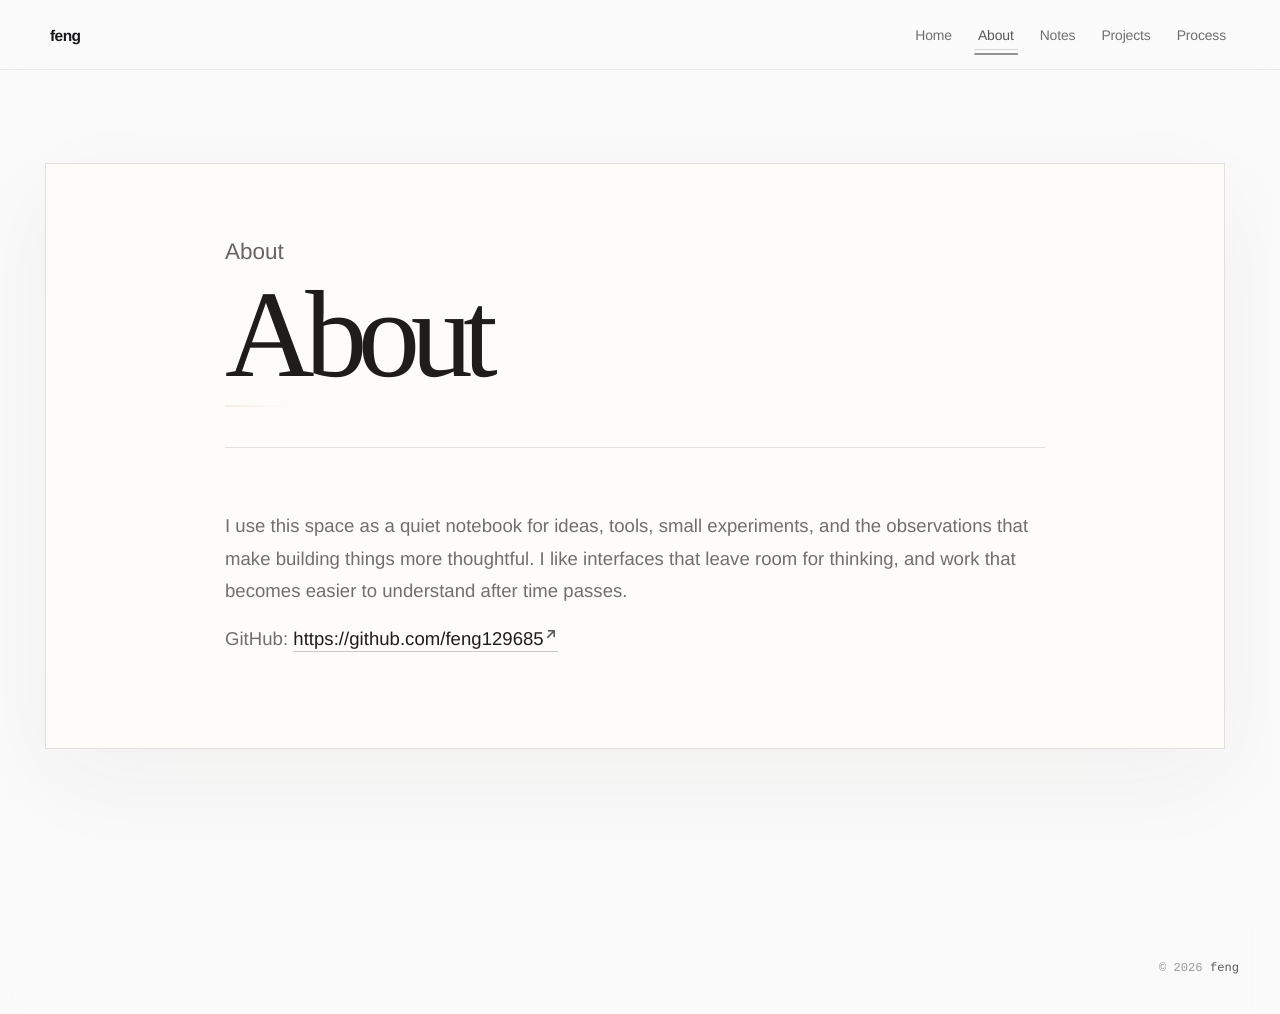
==== commit f5105965: "Site updated: 2026-06-06 19:41:13" ====
--- a/about/index.html
+++ b/about/index.html
@@ -141,19 +141,17 @@
     
     
     
-        <link href="https://cdn.jsdelivr.net/npm/lxgw-wenkai-lite-webfont@1.7.0/style.css" rel="stylesheet">
-    
-    
-        <link href="https://cdn.jsdelivr.net/npm/lxgw-wenkai-lite-webfont@1.7.0/style.css" rel="stylesheet">
-    
-    
-        <link href="https://cdn.jsdelivr.net/npm/lxgw-wenkai-webfont@1.7.0/style.css" rel="stylesheet">
+    
+        <link href="https://cdn.jsdelivr.net/npm/@fontsource/geist-sans@5.2.5/index.css" rel="stylesheet">
+    
+    
+        <link href="https://cdn.jsdelivr.net/npm/@fontsource/geist-sans@5.2.5/index.css" rel="stylesheet">
     
     
 
     <script id="hexo-configurations">
     window.config = {"hostname":"feng.xx.kg","root":"/","language":"en"};
-    window.theme = {"articles":{"style":{"font_size":"16px","line_height":1.5,"image_border_radius":"14px","image_alignment":"center","image_caption":false,"link_icon":true,"delete_mask":false,"title_alignment":"left","headings_top_spacing":{"h1":"3.2rem","h2":"2.4rem","h3":"1.9rem","h4":"1.6rem","h5":"1.4rem","h6":"1.3rem"}},"word_count":{"enable":true,"count":true,"min2read":true},"author_label":{"enable":true,"auto":false,"list":[]},"code_block":{"copy":true,"style":"mac","highlight_theme":{"light":"github","dark":"github-dark"},"font":{"enable":false,"family":null,"url":null}},"toc":{"enable":true,"max_depth":3,"number":false,"expand":true,"init_open":true},"copyright":{"enable":false,"default":"cc_by_nc_sa"},"lazyload":true,"pangu_js":false,"recommendation":{"enable":false,"title":"推荐阅读","limit":3,"mobile_limit":2,"placeholder":"/images/wallhaven-wqery6-light.webp","skip_dirs":[]}},"colors":{"primary":"#6b6b6b","secondary":"#a3a3a3","default_mode":"light"},"global":{"fonts":{"chinese":{"enable":true,"family":"LXGW WenKai Lite","url":"https://cdn.jsdelivr.net/npm/lxgw-wenkai-lite-webfont@1.7.0/style.css"},"english":{"enable":true,"family":"LXGW WenKai Lite","url":"https://cdn.jsdelivr.net/npm/lxgw-wenkai-lite-webfont@1.7.0/style.css"},"title":{"enable":true,"family":"LXGW WenKai","url":"https://cdn.jsdelivr.net/npm/lxgw-wenkai-webfont@1.7.0/style.css"}},"content_max_width":"1180px","sidebar_width":"300px","hover":{"shadow":false,"scale":false},"scroll_progress":{"bar":true,"percentage":false},"website_counter":{"url":"https://cn.vercount.one/js","enable":false,"site_pv":true,"site_uv":true,"post_pv":true},"single_page":true,"preloader":{"enable":false,"custom_message":null},"side_tools":{"gear_rotation":false,"auto_expand":false},"open_graph":{"enable":true,"image":"/images/redefine-og.webp","description":"A quiet personal network for notes, tools, and small experiments."},"google_analytics":{"enable":false,"id":null}},"home_banner":{"enable":false,"style":"fixed","image":{"light":"/images/wallhaven-wqery6-light.webp","dark":"/images/wallhaven-wqery6-dark.webp"},"title":"feng","subtitle":{"text":[],"hitokoto":{"enable":false,"show_author":false,"api":"https://v1.hitokoto.cn"},"typing_speed":100,"backing_speed":80,"starting_delay":500,"backing_delay":1500,"loop":true,"smart_backspace":true},"text_color":{"light":"#f5f5f5","dark":"#d9d9d9"},"text_style":{"title_size":"2.8rem","subtitle_size":"1.5rem","line_height":1.2},"custom_font":{"enable":false,"family":null,"url":null},"social_links":{"enable":false,"style":"default","links":[{"icon":"fa-brands fa-github","url":null},{"icon":"fa-brands fa-twitter","url":null},{"icon":"fa-solid fa-at","url":"you@example.com"},{"icon":"fa-brands fa-telegram","url":null},{"icon":"/images/custom-icon.svg","url":null}],"qrs":[{"icon":"fa-brands fa-weixin","qr":null},{"icon":"/images/custom-icon.svg","qr":null}]}},"plugins":{"feed":{"enable":false},"aplayer":{"enable":false,"type":"fixed","audios":[{"name":null,"artist":null,"url":null,"cover":null,"lrc":null}]},"mermaid":{"enable":false,"version":"11.4.1","theme":{"light":"default","dark":"dark"}}},"version":"2.9.0","navbar":{"auto_hide":false,"color":{"left":"#f0f0f0","right":"#d8d8d8","transparency":82},"width":{"home":"1200px","pages":"1000px"},"links":{"Home":{"path":"/","icon":"fa-regular fa-house"},"About":{"path":"/about","icon":"fa-regular fa-user"},"Notes":{"path":"/archives","icon":"fa-regular fa-pen-to-square"},"Projects":{"path":"/projects","icon":"fa-regular fa-folder-open"},"Process":{"path":"/#process","icon":"fa-regular fa-compass"}},"search":{"enable":false,"preload":true}},"page_templates":{"friends_column":2,"tags_style":"blur","masonry":{"batch_size":12,"initial_batch_size":24}},"home":{"sidebar":{"enable":true,"position":"left","first_item":"menu","announcement":"A quiet personal network for notes, tools, and small experiments.","show_on_mobile":true,"links":{"About":{"path":"/about","icon":"fa-regular fa-user"},"Notes":{"path":"/archives","icon":"fa-regular fa-pen-to-square"},"Projects":{"path":"/projects","icon":"fa-regular fa-folder-open"},"Process":{"path":"/#process","icon":"fa-regular fa-compass"}}},"article_date_format":"auto","excerpt_length":200,"categories":{"enable":true,"limit":3},"tags":{"enable":true,"limit":3}},"footer":{"runtime":false,"icon":"<i class=\"fa-solid fa-circle\" style=\"font-size: 0.45rem; color: #9a9a9a\"></i>","start":"2026/4/9 16:35:37","statistics":false,"customize":null,"icp":{"enable":false,"number":null,"url":null}},"footerStart":"2026/4/9 16:35:37","mermaid":{"style":{"light":"default","dark":"dark"}}};
+    window.theme = {"articles":{"style":{"font_size":"16px","line_height":1.5,"image_border_radius":"14px","image_alignment":"center","image_caption":false,"link_icon":true,"delete_mask":false,"title_alignment":"left","headings_top_spacing":{"h1":"3.2rem","h2":"2.4rem","h3":"1.9rem","h4":"1.6rem","h5":"1.4rem","h6":"1.3rem"}},"word_count":{"enable":true,"count":true,"min2read":true},"author_label":{"enable":true,"auto":false,"list":[]},"code_block":{"copy":true,"style":"mac","highlight_theme":{"light":"github","dark":"github-dark"},"font":{"enable":false,"family":null,"url":null}},"toc":{"enable":true,"max_depth":3,"number":false,"expand":true,"init_open":true},"copyright":{"enable":false,"default":"cc_by_nc_sa"},"lazyload":true,"pangu_js":false,"recommendation":{"enable":false,"title":"推荐阅读","limit":3,"mobile_limit":2,"placeholder":"/images/wallhaven-wqery6-light.webp","skip_dirs":[]}},"colors":{"primary":"#6b6b6b","secondary":"#a3a3a3","default_mode":"light"},"global":{"fonts":{"chinese":{"enable":false,"family":"Noto Sans SC","url":null},"english":{"enable":true,"family":"Geist Sans","url":"https://cdn.jsdelivr.net/npm/@fontsource/geist-sans@5.2.5/index.css"},"title":{"enable":true,"family":"Geist Sans","url":"https://cdn.jsdelivr.net/npm/@fontsource/geist-sans@5.2.5/index.css"}},"content_max_width":"1180px","sidebar_width":"300px","hover":{"shadow":false,"scale":false},"scroll_progress":{"bar":true,"percentage":false},"website_counter":{"url":"https://cn.vercount.one/js","enable":false,"site_pv":true,"site_uv":true,"post_pv":true},"single_page":true,"preloader":{"enable":false,"custom_message":null},"side_tools":{"gear_rotation":false,"auto_expand":false},"open_graph":{"enable":true,"image":"/images/redefine-og.webp","description":"A quiet personal network for notes, tools, and small experiments."},"google_analytics":{"enable":false,"id":null}},"home_banner":{"enable":false,"style":"fixed","image":{"light":"/images/wallhaven-wqery6-light.webp","dark":"/images/wallhaven-wqery6-dark.webp"},"title":"feng","subtitle":{"text":[],"hitokoto":{"enable":false,"show_author":false,"api":"https://v1.hitokoto.cn"},"typing_speed":100,"backing_speed":80,"starting_delay":500,"backing_delay":1500,"loop":true,"smart_backspace":true},"text_color":{"light":"#f5f5f5","dark":"#d9d9d9"},"text_style":{"title_size":"2.8rem","subtitle_size":"1.5rem","line_height":1.2},"custom_font":{"enable":false,"family":null,"url":null},"social_links":{"enable":false,"style":"default","links":[{"icon":"fa-brands fa-github","url":null},{"icon":"fa-brands fa-twitter","url":null},{"icon":"fa-solid fa-at","url":"you@example.com"},{"icon":"fa-brands fa-telegram","url":null},{"icon":"/images/custom-icon.svg","url":null}],"qrs":[{"icon":"fa-brands fa-weixin","qr":null},{"icon":"/images/custom-icon.svg","qr":null}]}},"plugins":{"feed":{"enable":false},"aplayer":{"enable":false,"type":"fixed","audios":[{"name":null,"artist":null,"url":null,"cover":null,"lrc":null}]},"mermaid":{"enable":false,"version":"11.4.1","theme":{"light":"default","dark":"dark"}}},"version":"2.9.0","navbar":{"auto_hide":false,"color":{"left":"#f0f0f0","right":"#d8d8d8","transparency":82},"width":{"home":"1200px","pages":"1000px"},"links":{"Home":{"path":"/","icon":"fa-regular fa-house"},"About":{"path":"/about","icon":"fa-regular fa-user"},"Notes":{"path":"/archives","icon":"fa-regular fa-pen-to-square"},"Projects":{"path":"/projects","icon":"fa-regular fa-folder-open"},"Process":{"path":"/#process","icon":"fa-regular fa-compass"}},"search":{"enable":false,"preload":true}},"page_templates":{"friends_column":2,"tags_style":"blur","masonry":{"batch_size":12,"initial_batch_size":24}},"home":{"sidebar":{"enable":true,"position":"left","first_item":"menu","announcement":"A quiet personal network for notes, tools, and small experiments.","show_on_mobile":true,"links":{"About":{"path":"/about","icon":"fa-regular fa-user"},"Notes":{"path":"/archives","icon":"fa-regular fa-pen-to-square"},"Projects":{"path":"/projects","icon":"fa-regular fa-folder-open"},"Process":{"path":"/#process","icon":"fa-regular fa-compass"}}},"article_date_format":"auto","excerpt_length":200,"categories":{"enable":true,"limit":3},"tags":{"enable":true,"limit":3}},"footer":{"runtime":false,"icon":"<i class=\"fa-solid fa-circle\" style=\"font-size: 0.45rem; color: #9a9a9a\"></i>","start":"2026/4/9 16:35:37","statistics":false,"customize":null,"icp":{"enable":false,"number":null,"url":null}},"footerStart":"2026/4/9 16:35:37","mermaid":{"style":{"light":"default","dark":"dark"}}};
     window.lang_ago = {"second":"%s seconds ago","minute":"%s minutes ago","hour":"%s hours ago","day":"%s days ago","week":"%s weeks ago","month":"%s months ago","year":"%s years ago"};
     window.i18n = {"search":"Search...","toc":"On this page","prev":"Prev","next":"Next","prev_posts":"Prev posts","next_posts":"Next posts","page":"Page %d","recent_posts":"Recent Posts","share":"Share","powered_by":"POWERED BY %s","theme":"THEME","rss_feed":"RSS Feed","category":"Category","categories":"Categories","tag":"Tag","tags":"Tags","post":"Post","posts":"Posts","tagcloud":"Tag Cloud","comment":"Comment","comments":"Comments","home":"Home","archive":"Archive","archives":"Archives","top":"TOP","sticky":"Sticky","go-back-home":"Go Back Home","masonry_loading":"Loading photos...","image_viewer":"Image viewer","close":"Close","exif":{"title":"EXIF","cards":{"camera":"Camera","lens":"Lens","exposure":"Exposure","other":"Other"},"fields":{"make":"Brand","model":"Model","date_taken":"Date taken","lens_model":"Lens","focal_length":"Focal length","focus_mode":"Focus mode","shutter":"Shutter","aperture":"Aperture","iso":"ISO","exposure_program":"Exposure program","exposure_compensation":"Exposure compensation","metering_mode":"Metering mode","flash":"Flash","white_balance":"White balance","latitude":"Latitude","longitude":"Longitude","altitude":"Altitude"},"status":{"loading":"Loading...","no_exif":"No EXIF available","library_missing":"EXIF library not loaded","image_source_missing":"Image source unavailable","unavailable":"EXIF unavailable (blocked by CORS or missing metadata)","flag_unavailable":"EXIF unavailable"}},"about":"About","changelog":"Changelog","links":"Links","link":"Link","friends":"Friends","friend":"Friend","timeline":"Timeline","shuoshuo":"Shuoshuo","bookmarks":"Bookmarks","site_uv":"VISITOR COUNT","site_pv":"TOTAL PAGE VIEWS","read_more":"Read more","wordcount":"Words","min2read":"Mins","status":"Status","runtime":"Blog up for","days":"days","hours":"hrs","minutes":"Min","seconds":"Sec","optimized_by":"and Optimized by Evan","rights":"All Rights Reserved","site_posts":"%s posts in total","site_wordcount":"%s words in total","copyright":{"author":"Author","title":"Title","link":"Link","create_time":"Created at","update_time":"Updated at","license_title":"License","license_content":"This work is licensed under %s.","all_rights_reserved":"All Rights Reserved &#169; %s","public_domain":"This work is in the public domain."},"ago":{"second":"%s seconds ago","minute":"%s minutes ago","hour":"%s hours ago","day":"%s days ago","week":"%s weeks ago","month":"%s months ago","year":"%s years ago"},"create_time":"Created","update_time":"Updated","expired":"This post is written %s days ago, and the content may not be up to date."};
     window.data = {"masonry":false};
--- a/css/style.css
+++ b/css/style.css
@@ -420,7 +420,7 @@
   clear: both;
 }
 .markdown-body {
-  font-family: 'LXGW WenKai Lite', 'LXGW WenKai Lite', sans-serif;
+  font-family: 'Geist Sans', -apple-system, BlinkMacSystemFont, 'PingFang SC', 'Microsoft YaHei', 'Heiti SC', 'WenQuanYi Micro Hei', sans-serif, sans-serif;
   font-size: 16px;
 }
 .markdown-body blockquote:not(.not-markdown) {
@@ -546,7 +546,7 @@
 .markdown-body .h4:not(.not-markdown),
 .markdown-body .h5:not(.not-markdown),
 .markdown-body .h6:not(.not-markdown) {
-  font-family: 'LXGW WenKai Lite', 'LXGW WenKai Lite', sans-serif;
+  font-family: 'Geist Sans', -apple-system, BlinkMacSystemFont, 'PingFang SC', 'Microsoft YaHei', 'Heiti SC', 'WenQuanYi Micro Hei', sans-serif, sans-serif;
   color: var(--second-text-color);
   line-height: 1.5;
 }
@@ -1299,7 +1299,7 @@
   border-radius: 50px;
 }
 .article-copyright-info-container {
-  font-family: 'LXGW WenKai Lite', -apple-system, BlinkMacSystemFont, 'PingFang SC', 'Microsoft YaHei', 'Heiti SC', 'WenQuanYi Micro Hei', sans-serif;
+  font-family: 'Geist Sans', -apple-system, BlinkMacSystemFont, 'PingFang SC', 'Microsoft YaHei', 'Heiti SC', 'WenQuanYi Micro Hei', sans-serif;
   position: relative;
   width: 100%;
   box-sizing: border-box;
@@ -1788,7 +1788,7 @@
   line-height: 1;
   color: var(--first-text-color);
   transform: translateY(1px);
-  font-family: 'LXGW WenKai';
+  font-family: 'Geist Sans';
 }
 .navbar-container .navbar-content .logo-title h1 {
   margin: 0;
@@ -2613,7 +2613,7 @@
   width: 100%;
   font-size: 0.92rem;
   box-sizing: border-box;
-  font-family: 'LXGW WenKai Lite', 'LXGW WenKai Lite', 'Noto Sans', 'Noto Sans SC', sans-serif;
+  font-family: 'Geist Sans', -apple-system, BlinkMacSystemFont, 'PingFang SC', 'Microsoft YaHei', 'Heiti SC', 'WenQuanYi Micro Hei', sans-serif, 'Noto Sans', 'Noto Sans SC', sans-serif;
 }
 .post-toc-wrap .post-toc .toc-title {
   font-size: 0.8rem;
@@ -4054,7 +4054,7 @@
   line-height: 1.45;
   letter-spacing: -0.018em;
   color: var(--second-text-color);
-  font-family: 'LXGW WenKai Lite', 'LXGW WenKai Lite', 'Noto Sans SC', sans-serif;
+  font-family: 'Geist Sans', -apple-system, BlinkMacSystemFont, 'PingFang SC', 'Microsoft YaHei', 'Heiti SC', 'WenQuanYi Micro Hei', sans-serif, 'Noto Sans SC', sans-serif;
   margin: 0;
 }
 @media (max-width: 768px) {
@@ -4624,7 +4624,7 @@
   font-family: 'Chillax-Variable', sans-serif;
   text-align: center;
   letter-spacing: 0.03em;
-  font-family: 'LXGW WenKai';
+  font-family: 'Geist Sans';
 }
 .home-sidebar-container .sidebar-links .site-info .announcement {
   font-size: 0.82rem;
@@ -7143,3 +7143,1066 @@
     animation: none !important;
   }
 }
+html,
+body {
+  color: #18181b !important;
+  background: #fafafa !important;
+  background-image: none !important;
+  font-family: 'Geist Sans', 'SF Pro Display', 'Segoe UI', 'Noto Sans SC', 'Microsoft YaHei', sans-serif !important;
+  text-rendering: geometricPrecision;
+  -webkit-font-smoothing: antialiased;
+}
+html.dark,
+html.dark body {
+  color: #ededed !important;
+  background: #0a0a0a !important;
+  background-image: none !important;
+}
+body::selection,
+body *::selection {
+  color: #18181b !important;
+  background: rgba(141,123,109,0.18) !important;
+}
+html.dark body::selection,
+html.dark body *::selection {
+  color: #ededed !important;
+  background: rgba(255,255,255,0.18) !important;
+}
+* {
+  scrollbar-color: rgba(24,24,27,0.25) transparent;
+}
+*::-webkit-scrollbar {
+  width: 6px;
+  height: 6px;
+}
+*::-webkit-scrollbar-thumb {
+  background: rgba(24,24,27,0.22);
+}
+*::-webkit-scrollbar-thumb:hover {
+  background: rgba(24,24,27,0.38);
+}
+html.dark * {
+  scrollbar-color: rgba(255,255,255,0.24) transparent;
+}
+html.dark *::-webkit-scrollbar-thumb {
+  background: rgba(255,255,255,0.18);
+}
+html.dark *::-webkit-scrollbar-thumb:hover {
+  background: rgba(255,255,255,0.32);
+}
+.portfolio-home *,
+.portfolio-sidebar-shell *,
+.network-page *,
+.write-studio *,
+.markdown-body,
+.navbar-container,
+.page-template-container,
+.post-page-container {
+  font-family: 'Geist Sans', 'SF Pro Display', 'Segoe UI', 'Noto Sans SC', 'Microsoft YaHei', sans-serif !important;
+}
+.portfolio-note-index,
+.portfolio-note-card time,
+.portfolio-network-label,
+.portfolio-network-meta,
+.portfolio-orbit-node,
+.portfolio-orbit-card p,
+.network-page__eyebrow,
+.network-project-card__label,
+.network-project-card__mark,
+.network-project-card__link,
+.write-studio__field label,
+.write-studio__status,
+.write-studio__receipt span,
+.write-studio__code,
+.markdown-body code,
+.statistics,
+.statistics .number,
+.statistics .count,
+.home-article-date,
+.home-article-meta-info,
+.article-date,
+.post-count,
+.site-copyright {
+  font-family: 'JetBrains Mono', 'SFMono-Regular', Consolas, 'Liberation Mono', monospace !important;
+}
+.portfolio-home-page,
+.portfolio-archive-page,
+.portfolio-secondary-page,
+.write-page {
+  color: #18181b !important;
+  background: #fafafa !important;
+}
+html.dark .portfolio-home-page,
+html.dark .portfolio-archive-page,
+html.dark .portfolio-secondary-page,
+html.dark .write-page {
+  color: #ededed !important;
+  background: #0a0a0a !important;
+}
+.portfolio-home {
+  color: #18181b !important;
+  background: transparent !important;
+}
+.portfolio-home::before {
+  opacity: 1 !important;
+  mix-blend-mode: normal !important;
+  background: radial-gradient(circle at 76% 14%, rgba(141,123,109,0.1), transparent 28%), radial-gradient(circle at 14% 74%, rgba(24,24,27,0.035), transparent 24%) !important;
+  background-size: auto !important;
+}
+html.dark .portfolio-home {
+  color: #ededed !important;
+  background: transparent !important;
+}
+html.dark .portfolio-home::before {
+  background: radial-gradient(circle at 76% 14%, rgba(255,255,255,0.075), transparent 28%), radial-gradient(circle at 16% 74%, rgba(141,123,109,0.09), transparent 24%) !important;
+}
+.navbar-container {
+  background: rgba(250,250,250,0.82) !important;
+  border-bottom: 1px solid rgba(24,24,27,0.075) !important;
+  box-shadow: none !important;
+  backdrop-filter: blur(18px) saturate(135%) !important;
+}
+.navbar-container .logo-title {
+  color: #18181b !important;
+  font-family: 'Geist Sans', 'SF Pro Display', 'Segoe UI', 'Noto Sans SC', 'Microsoft YaHei', sans-serif !important;
+  font-size: 1rem !important;
+  font-weight: 620 !important;
+  letter-spacing: -0.035em !important;
+}
+.navbar-container .navbar-item a,
+.navbar-container .icon-item {
+  color: rgba(24,24,27,0.62) !important;
+  font-family: 'Geist Sans', 'SF Pro Display', 'Segoe UI', 'Noto Sans SC', 'Microsoft YaHei', sans-serif !important;
+  font-size: 0.9rem !important;
+  font-weight: 500 !important;
+  letter-spacing: -0.01em !important;
+  transition: opacity 0.18s ease, color 0.18s ease;
+}
+.navbar-container .navbar-item a:hover,
+.navbar-container .navbar-item a.active,
+.navbar-container .icon-item:hover {
+  color: #18181b !important;
+  opacity: 0.72;
+}
+.navbar-container .navbar-item a.active {
+  border-bottom-color: rgba(24,24,27,0.22) !important;
+}
+.navbar-container .navbar-drawer {
+  background: rgba(250,250,250,0.97) !important;
+  color: #18181b !important;
+  backdrop-filter: blur(18px) saturate(130%) !important;
+}
+.navbar-container .navbar-drawer .drawer-navbar-item a,
+.navbar-container .navbar-drawer .drawer-navbar-item-sub a,
+.navbar-container .navbar-drawer .drawer-navbar-item > div,
+.navbar-container .navbar-drawer .drawer-navbar-item-sub > div {
+  color: #18181b !important;
+  border-bottom-color: rgba(24,24,27,0.075) !important;
+  font-family: 'Geist Sans', 'SF Pro Display', 'Segoe UI', 'Noto Sans SC', 'Microsoft YaHei', sans-serif !important;
+  font-weight: 560 !important;
+  letter-spacing: -0.045em !important;
+}
+.navbar-container .navbar-drawer .drawer-navbar-item i,
+.navbar-container .navbar-drawer .drawer-navbar-item-sub i {
+  color: rgba(24,24,27,0.42) !important;
+}
+html.dark .navbar-container {
+  background: rgba(10,10,10,0.76) !important;
+  border-bottom-color: rgba(255,255,255,0.09) !important;
+}
+html.dark .navbar-container .logo-title {
+  color: #ededed !important;
+}
+html.dark .navbar-container .navbar-item a,
+html.dark .navbar-container .icon-item {
+  color: #a1a1aa !important;
+}
+html.dark .navbar-container .navbar-item a:hover,
+html.dark .navbar-container .navbar-item a.active,
+html.dark .navbar-container .icon-item:hover {
+  color: #ededed !important;
+}
+html.dark .navbar-container .navbar-item a.active {
+  border-bottom-color: rgba(237,237,237,0.24) !important;
+}
+html.dark .navbar-container .navbar-drawer {
+  background: rgba(10,10,10,0.96) !important;
+  color: #ededed !important;
+}
+html.dark .navbar-container .navbar-drawer .drawer-navbar-item a,
+html.dark .navbar-container .navbar-drawer .drawer-navbar-item-sub a,
+html.dark .navbar-container .navbar-drawer .drawer-navbar-item > div,
+html.dark .navbar-container .navbar-drawer .drawer-navbar-item-sub > div {
+  color: #ededed !important;
+  border-bottom-color: rgba(255,255,255,0.09) !important;
+}
+html.dark .navbar-container .navbar-drawer .drawer-navbar-item i,
+html.dark .navbar-container .navbar-drawer .drawer-navbar-item-sub i {
+  color: rgba(237,237,237,0.46) !important;
+}
+.portfolio-sidebar-shell {
+  background: rgba(250,250,250,0.72) !important;
+  border-right: 1px solid rgba(24,24,27,0.075) !important;
+  box-shadow: none !important;
+  backdrop-filter: blur(18px) saturate(125%) !important;
+}
+.portfolio-sidebar {
+  padding: clamp(3.2rem, 7vh, 6.4rem) 4.4rem 2.8rem !important;
+}
+.portfolio-mark {
+  width: 46px !important;
+  height: 46px !important;
+  color: #18181b !important;
+  font-family: 'Geist Sans', 'SF Pro Display', 'Segoe UI', 'Noto Sans SC', 'Microsoft YaHei', sans-serif !important;
+  font-size: 1.7rem !important;
+  font-weight: 650 !important;
+  letter-spacing: -0.12em !important;
+}
+.portfolio-nav {
+  gap: 0.92rem !important;
+}
+.portfolio-nav a {
+  color: rgba(24,24,27,0.62) !important;
+  font-family: 'Geist Sans', 'SF Pro Display', 'Segoe UI', 'Noto Sans SC', 'Microsoft YaHei', sans-serif !important;
+  font-size: 1.02rem !important;
+  font-weight: 520 !important;
+  letter-spacing: -0.025em !important;
+}
+.portfolio-nav a::after {
+  bottom: -0.28rem !important;
+  width: 1.8rem !important;
+  background: rgba(24,24,27,0.18) !important;
+}
+.portfolio-nav a:hover {
+  color: #18181b !important;
+  opacity: 0.78;
+}
+.portfolio-sidebar-footer {
+  gap: 6.2rem !important;
+}
+.portfolio-sidebar-footer p {
+  color: rgba(24,24,27,0.42) !important;
+  font-family: 'JetBrains Mono', 'SFMono-Regular', Consolas, 'Liberation Mono', monospace !important;
+  font-size: 0.72rem !important;
+}
+.portfolio-socials {
+  gap: 1.05rem !important;
+}
+.portfolio-socials a {
+  color: rgba(24,24,27,0.62) !important;
+  width: 22px !important;
+  height: 22px !important;
+}
+.portfolio-socials i {
+  font-size: 0.82rem !important;
+  opacity: 0.72 !important;
+}
+html.dark .portfolio-sidebar-shell {
+  background: rgba(10,10,10,0.72) !important;
+  border-right-color: rgba(255,255,255,0.09) !important;
+}
+html.dark .portfolio-mark,
+html.dark .portfolio-nav a,
+html.dark .portfolio-socials a {
+  color: #ededed !important;
+}
+html.dark .portfolio-nav a {
+  opacity: 0.72;
+}
+html.dark .portfolio-nav a::after {
+  background: rgba(237,237,237,0.2) !important;
+}
+html.dark .portfolio-nav a:hover {
+  opacity: 1;
+}
+html.dark .portfolio-sidebar-footer p {
+  color: rgba(237,237,237,0.46) !important;
+}
+.portfolio-section {
+  min-height: 68vh !important;
+  padding: clamp(5.4rem, 8vw, 8.6rem) clamp(3.4rem, 7vw, 8rem) !important;
+  border-bottom: 1px solid rgba(24,24,27,0.075) !important;
+}
+.portfolio-hero {
+  min-height: 100vh !important;
+  grid-template-columns: minmax(0, 0.92fr) minmax(340px, 0.88fr) !important;
+}
+.portfolio-hero::after {
+  background: rgba(24,24,27,0.14) !important;
+}
+.portfolio-kicker,
+.network-page__eyebrow,
+.write-studio__eyebrow {
+  color: #8d7b6d !important;
+  font-family: 'JetBrains Mono', 'SFMono-Regular', Consolas, 'Liberation Mono', monospace !important;
+  font-size: 0.72rem !important;
+  font-weight: 520 !important;
+  letter-spacing: 0.18em !important;
+  text-transform: uppercase !important;
+}
+.portfolio-kicker::after,
+.network-page__eyebrow::after,
+.write-studio__eyebrow::after {
+  background: rgba(141,123,109,0.34) !important;
+}
+.portfolio-hero h1,
+.portfolio-section-heading h2,
+.network-page__hero h1,
+.write-studio__hero h1,
+.modern-404__panel h1 {
+  color: #18181b !important;
+  font-family: 'Geist Sans', 'SF Pro Display', 'Segoe UI', 'Noto Sans SC', 'Microsoft YaHei', sans-serif !important;
+  font-weight: 680 !important;
+  letter-spacing: -0.085em !important;
+}
+.portfolio-hero h1 {
+  font-size: clamp(4.8rem, 9.5vw, 8.7rem) !important;
+  line-height: 0.88 !important;
+}
+.portfolio-section-heading h2 {
+  font-size: clamp(2.5rem, 4.8vw, 4.6rem) !important;
+  line-height: 1.02 !important;
+}
+.portfolio-statement {
+  margin-top: 1.6rem !important;
+  color: #18181b !important;
+  border-bottom: 0 !important;
+  font-family: 'Geist Sans', 'SF Pro Display', 'Segoe UI', 'Noto Sans SC', 'Microsoft YaHei', sans-serif !important;
+  font-size: clamp(1.18rem, 2vw, 1.58rem) !important;
+  font-weight: 520 !important;
+  letter-spacing: -0.035em !important;
+}
+.portfolio-summary,
+.portfolio-about-body,
+.portfolio-values p,
+.portfolio-note-card p,
+.portfolio-network-card p,
+.portfolio-timeline p,
+.portfolio-contact p,
+.network-page__hero p,
+.network-project-card p,
+.write-studio__lead,
+.write-studio__guide p,
+.write-studio__hint,
+.markdown-body p:not(.not-markdown),
+.markdown-body li:not(.not-markdown) {
+  color: rgba(24,24,27,0.62) !important;
+  font-family: 'Geist Sans', 'SF Pro Display', 'Segoe UI', 'Noto Sans SC', 'Microsoft YaHei', sans-serif !important;
+  line-height: 1.76 !important;
+}
+.portfolio-summary {
+  max-width: 36rem !important;
+  margin: 2.2rem 0 2.3rem !important;
+  font-size: clamp(1rem, 1.35vw, 1.18rem) !important;
+}
+.portfolio-text-link {
+  color: #18181b !important;
+  font-family: 'Geist Sans', 'SF Pro Display', 'Segoe UI', 'Noto Sans SC', 'Microsoft YaHei', sans-serif !important;
+  font-size: 0.96rem !important;
+  font-weight: 560 !important;
+  letter-spacing: -0.018em !important;
+}
+.portfolio-text-link::after {
+  height: 1px !important;
+  background: rgba(24,24,27,0.18) !important;
+}
+.portfolio-text-link:hover {
+  opacity: 0.68;
+  transform: translateX(2px);
+}
+.portfolio-text-link-muted,
+.portfolio-admin-link {
+  color: rgba(24,24,27,0.42) !important;
+}
+html.dark .portfolio-section {
+  border-bottom-color: rgba(255,255,255,0.09) !important;
+}
+html.dark .portfolio-hero h1,
+html.dark .portfolio-section-heading h2,
+html.dark .portfolio-statement,
+html.dark .portfolio-values h3,
+html.dark .portfolio-note-card h3 a,
+html.dark .portfolio-note-index,
+html.dark .portfolio-network-card h3,
+html.dark .portfolio-timeline h3,
+html.dark .portfolio-contact h2,
+html.dark .portfolio-text-link,
+html.dark .network-page__hero h1,
+html.dark .network-project-card h2,
+html.dark .write-studio__hero h1,
+html.dark .write-studio__guide h2,
+html.dark .modern-404__panel h1 {
+  color: #ededed !important;
+}
+html.dark .portfolio-kicker,
+html.dark .network-page__eyebrow,
+html.dark .write-studio__eyebrow {
+  color: rgba(221,207,193,0.74) !important;
+}
+html.dark .portfolio-summary,
+html.dark .portfolio-about-body,
+html.dark .portfolio-values p,
+html.dark .portfolio-note-card p,
+html.dark .portfolio-network-card p,
+html.dark .portfolio-timeline p,
+html.dark .portfolio-contact p,
+html.dark .network-page__hero p,
+html.dark .network-project-card p,
+html.dark .write-studio__lead,
+html.dark .write-studio__guide p,
+html.dark .write-studio__hint,
+html.dark .markdown-body p:not(.not-markdown),
+html.dark .markdown-body li:not(.not-markdown) {
+  color: #a1a1aa !important;
+}
+.portfolio-values,
+.portfolio-note-list,
+.portfolio-note-card,
+.portfolio-timeline,
+.portfolio-network-meta {
+  border-color: rgba(24,24,27,0.075) !important;
+}
+.portfolio-values {
+  border-top-color: rgba(24,24,27,0.075) !important;
+}
+.portfolio-values article {
+  min-height: 150px !important;
+  padding: 2.15rem clamp(1.1rem, 2vw, 2rem) !important;
+  border-right-color: rgba(24,24,27,0.075) !important;
+}
+.portfolio-values h3 {
+  color: #18181b !important;
+  font-family: 'Geist Sans', 'SF Pro Display', 'Segoe UI', 'Noto Sans SC', 'Microsoft YaHei', sans-serif !important;
+  font-size: 1.08rem !important;
+  font-weight: 620 !important;
+  letter-spacing: -0.035em !important;
+}
+.portfolio-glyph {
+  width: auto !important;
+  height: auto !important;
+  color: rgba(24,24,27,0.42) !important;
+  background: transparent !important;
+  font-family: 'JetBrains Mono', 'SFMono-Regular', Consolas, 'Liberation Mono', monospace !important;
+  font-size: 0.74rem !important;
+  letter-spacing: 0.16em !important;
+}
+.portfolio-note-card {
+  grid-template-columns: 4.2rem minmax(0, 1fr) auto !important;
+  padding: 2rem 0 !important;
+}
+.portfolio-note-card h3 {
+  font-family: 'Geist Sans', 'SF Pro Display', 'Segoe UI', 'Noto Sans SC', 'Microsoft YaHei', sans-serif !important;
+  font-size: clamp(1.35rem, 2.2vw, 2.1rem) !important;
+  font-weight: 640 !important;
+  letter-spacing: -0.06em !important;
+}
+.portfolio-note-card h3 a {
+  color: #18181b !important;
+}
+.portfolio-note-card time,
+.portfolio-note-card .portfolio-note-index {
+  color: rgba(24,24,27,0.42) !important;
+  font-size: 0.76rem !important;
+}
+html.dark .portfolio-values,
+html.dark .portfolio-note-list,
+html.dark .portfolio-note-card,
+html.dark .portfolio-timeline,
+html.dark .portfolio-network-meta {
+  border-color: rgba(255,255,255,0.09) !important;
+}
+html.dark .portfolio-glyph,
+html.dark .portfolio-note-card time,
+html.dark .portfolio-note-index {
+  color: rgba(237,237,237,0.46) !important;
+}
+.portfolio-network-orbit {
+  min-height: 440px !important;
+}
+.portfolio-network-orbit::before,
+.portfolio-network-orbit::after {
+  border-color: rgba(24,24,27,0.105) !important;
+}
+.portfolio-network-orbit figcaption {
+  color: rgba(24,24,27,0.42) !important;
+  font-family: 'JetBrains Mono', 'SFMono-Regular', Consolas, 'Liberation Mono', monospace !important;
+  font-size: 0.68rem !important;
+  letter-spacing: 0.13em !important;
+}
+.portfolio-orbit-card {
+  width: 168px !important;
+  height: 168px !important;
+  color: #18181b !important;
+  background: rgba(255,255,255,0.84) !important;
+  border: 1px solid rgba(24,24,27,0.075) !important;
+  border-radius: 22px !important;
+  box-shadow: 0 18px 60px rgba(0,0,0,0.055) !important;
+  backdrop-filter: blur(14px) saturate(120%) !important;
+}
+.portfolio-orbit-card span {
+  color: #18181b !important;
+  font-family: 'Geist Sans', 'SF Pro Display', 'Segoe UI', 'Noto Sans SC', 'Microsoft YaHei', sans-serif !important;
+  font-size: 3.6rem !important;
+  font-weight: 650 !important;
+}
+.portfolio-orbit-card p {
+  color: rgba(24,24,27,0.42) !important;
+  font-size: 0.66rem !important;
+}
+.portfolio-orbit-node {
+  min-width: 4.2rem !important;
+  min-height: 2.35rem !important;
+  color: rgba(24,24,27,0.62) !important;
+  background: rgba(255,255,255,0.76) !important;
+  border: 1px solid rgba(24,24,27,0.075) !important;
+  border-radius: 999px !important;
+  box-shadow: 0 12px 34px rgba(0,0,0,0.04) !important;
+  font-size: 0.68rem !important;
+}
+html.dark .portfolio-network-orbit::before,
+html.dark .portfolio-network-orbit::after {
+  border-color: rgba(255,255,255,0.09) !important;
+}
+html.dark .portfolio-network-orbit figcaption {
+  color: rgba(237,237,237,0.46) !important;
+}
+html.dark .portfolio-orbit-card,
+html.dark .portfolio-orbit-node {
+  color: #ededed !important;
+  background: rgba(255,255,255,0.052) !important;
+  border-color: rgba(255,255,255,0.09) !important;
+  box-shadow: 0 24px 80px rgba(0,0,0,0.28) !important;
+}
+html.dark .portfolio-orbit-card span {
+  color: #ededed !important;
+}
+html.dark .portfolio-orbit-card p,
+html.dark .portfolio-orbit-node {
+  color: #a1a1aa !important;
+}
+.portfolio-network-grid {
+  gap: clamp(1rem, 2vw, 1.35rem) !important;
+}
+.portfolio-network-card {
+  min-height: 340px !important;
+}
+.portfolio-network-card a {
+  min-height: 340px !important;
+  padding: clamp(1.35rem, 2.4vw, 1.85rem) !important;
+  color: #18181b !important;
+  background: rgba(255,255,255,0.78) !important;
+  border: 1px solid rgba(24,24,27,0.075) !important;
+  border-radius: 20px !important;
+  box-shadow: 0 18px 55px rgba(0,0,0,0.045) !important;
+  backdrop-filter: blur(12px) saturate(116%) !important;
+}
+.portfolio-network-card a::before {
+  opacity: 0 !important;
+}
+.portfolio-network-card a:hover {
+  transform: translateY(-3px) !important;
+  border-color: rgba(24,24,27,0.12) !important;
+  box-shadow: 0 22px 68px rgba(0,0,0,0.065) !important;
+}
+.portfolio-network-card h3 {
+  color: #18181b !important;
+  font-family: 'Geist Sans', 'SF Pro Display', 'Segoe UI', 'Noto Sans SC', 'Microsoft YaHei', sans-serif !important;
+  font-size: clamp(1.3rem, 2vw, 1.82rem) !important;
+  font-weight: 640 !important;
+  letter-spacing: -0.055em !important;
+}
+.portfolio-network-card p {
+  font-size: 0.96rem !important;
+  line-height: 1.68 !important;
+}
+.portfolio-network-label,
+.network-project-card__label {
+  color: rgba(24,24,27,0.42) !important;
+  background: rgba(24,24,27,0.035) !important;
+  border: 1px solid rgba(24,24,27,0.075) !important;
+  border-radius: 999px !important;
+}
+.portfolio-network-mark {
+  width: 5.3rem !important;
+  height: 5.3rem !important;
+  margin: clamp(1.8rem, 3.2vw, 2.5rem) 0 clamp(1.3rem, 2.4vw, 2rem) !important;
+  color: rgba(24,24,27,0.62) !important;
+  background: #f3f2ef !important;
+  border: 1px solid rgba(24,24,27,0.075) !important;
+  border-radius: 16px !important;
+  font-size: 0.72rem !important;
+}
+.portfolio-network-card-api .portfolio-network-mark,
+.portfolio-network-card-bead .portfolio-network-mark,
+.portfolio-network-card-agent .portfolio-network-mark {
+  background: #f3f2ef !important;
+}
+.portfolio-network-meta {
+  color: rgba(24,24,27,0.42) !important;
+  font-size: 0.7rem !important;
+}
+html.dark .portfolio-network-card a {
+  color: #ededed !important;
+  background: rgba(255,255,255,0.052) !important;
+  border-color: rgba(255,255,255,0.09) !important;
+  box-shadow: 0 24px 76px rgba(0,0,0,0.26) !important;
+}
+html.dark .portfolio-network-card a:hover {
+  border-color: rgba(255,255,255,0.15) !important;
+  box-shadow: 0 28px 88px rgba(0,0,0,0.34) !important;
+}
+html.dark .portfolio-network-label,
+html.dark .network-project-card__label {
+  color: rgba(237,237,237,0.46) !important;
+  background: rgba(255,255,255,0.055) !important;
+  border-color: rgba(255,255,255,0.09) !important;
+}
+html.dark .portfolio-network-mark {
+  color: #a1a1aa !important;
+  background: rgba(255,255,255,0.045) !important;
+  border-color: rgba(255,255,255,0.09) !important;
+}
+html.dark .portfolio-network-meta {
+  color: rgba(237,237,237,0.46) !important;
+  border-top-color: rgba(255,255,255,0.09) !important;
+}
+.portfolio-learning {
+  grid-template-columns: minmax(0, 0.82fr) minmax(340px, 1fr) !important;
+}
+.portfolio-timeline {
+  border-left-color: rgba(24,24,27,0.075) !important;
+}
+.portfolio-timeline article {
+  padding-left: 2.7rem !important;
+}
+.portfolio-timeline article::before {
+  background: #fafafa !important;
+  border-color: rgba(24,24,27,0.22) !important;
+}
+.portfolio-timeline span {
+  color: rgba(24,24,27,0.42) !important;
+  font-family: 'JetBrains Mono', 'SFMono-Regular', Consolas, 'Liberation Mono', monospace !important;
+}
+.portfolio-timeline h3 {
+  color: #18181b !important;
+  font-family: 'Geist Sans', 'SF Pro Display', 'Segoe UI', 'Noto Sans SC', 'Microsoft YaHei', sans-serif !important;
+  font-weight: 630 !important;
+  letter-spacing: -0.045em !important;
+}
+html.dark .portfolio-timeline article::before {
+  background: #0a0a0a !important;
+  border-color: rgba(237,237,237,0.24) !important;
+}
+html.dark .portfolio-timeline span {
+  color: rgba(237,237,237,0.46) !important;
+}
+.network-page {
+  gap: clamp(2.2rem, 5vw, 4rem) !important;
+}
+.network-page__hero {
+  max-width: 780px !important;
+}
+.network-page__hero h1 {
+  color: #18181b !important;
+  font-family: 'Geist Sans', 'SF Pro Display', 'Segoe UI', 'Noto Sans SC', 'Microsoft YaHei', sans-serif !important;
+  font-size: clamp(3.8rem, 9vw, 7.6rem) !important;
+  font-weight: 680 !important;
+  letter-spacing: -0.088em !important;
+}
+.network-page__hero p {
+  max-width: 42rem !important;
+  font-size: clamp(1.02rem, 1.45vw, 1.18rem) !important;
+  line-height: 1.72 !important;
+}
+.network-project-list {
+  gap: 1rem !important;
+}
+.network-project-card a {
+  grid-template-columns: minmax(6.2rem, 0.18fr) minmax(5.6rem, 0.16fr) minmax(0, 1fr) auto !important;
+  color: #18181b !important;
+  background: rgba(255,255,255,0.78) !important;
+  border: 1px solid rgba(24,24,27,0.075) !important;
+  border-radius: 20px !important;
+  box-shadow: 0 18px 55px rgba(0,0,0,0.045) !important;
+  backdrop-filter: blur(12px) saturate(116%) !important;
+}
+.network-project-card a:hover {
+  transform: translateY(-2px) !important;
+  border-color: rgba(24,24,27,0.12) !important;
+  box-shadow: 0 22px 68px rgba(0,0,0,0.065) !important;
+}
+.network-project-card h2 {
+  color: #18181b !important;
+  font-family: 'Geist Sans', 'SF Pro Display', 'Segoe UI', 'Noto Sans SC', 'Microsoft YaHei', sans-serif !important;
+  font-size: clamp(1.35rem, 2.4vw, 2.12rem) !important;
+  font-weight: 640 !important;
+  letter-spacing: -0.06em !important;
+}
+.network-project-card__mark {
+  width: 5.2rem !important;
+  height: 5.2rem !important;
+  color: rgba(24,24,27,0.62) !important;
+  background: #f3f2ef !important;
+  border: 1px solid rgba(24,24,27,0.075) !important;
+  border-radius: 16px !important;
+  font-size: 0.7rem !important;
+}
+.network-project-card__link {
+  color: rgba(24,24,27,0.42) !important;
+  font-size: 0.72rem !important;
+}
+html.dark .network-project-card a {
+  color: #ededed !important;
+  background: rgba(255,255,255,0.052) !important;
+  border-color: rgba(255,255,255,0.09) !important;
+  box-shadow: 0 24px 76px rgba(0,0,0,0.26) !important;
+}
+html.dark .network-project-card__mark {
+  color: #a1a1aa !important;
+  background: rgba(255,255,255,0.045) !important;
+  border-color: rgba(255,255,255,0.09) !important;
+}
+html.dark .network-project-card__link {
+  color: rgba(237,237,237,0.46) !important;
+}
+.home-article-item,
+.sidebar-content,
+.sidebar-links,
+.page-template-container,
+.post-page-container .article-content-container,
+.right-bottom-tools,
+a.page-number,
+a.extend,
+footer.footer,
+.modern-404__panel {
+  background: rgba(255,255,255,0.78) !important;
+  border: 1px solid rgba(24,24,27,0.075) !important;
+  border-radius: 18px !important;
+  box-shadow: 0 18px 55px rgba(0,0,0,0.045) !important;
+  backdrop-filter: blur(12px) saturate(116%) !important;
+}
+.page-template-container,
+.post-page-container .article-content-container {
+  padding: clamp(2rem, 5vw, 3.6rem) !important;
+}
+.markdown-body {
+  color: rgba(24,24,27,0.62) !important;
+}
+.markdown-body h1:not(.not-markdown),
+.markdown-body h2:not(.not-markdown),
+.markdown-body h3:not(.not-markdown),
+.markdown-body h4:not(.not-markdown),
+.markdown-body h5:not(.not-markdown),
+.markdown-body h6:not(.not-markdown) {
+  color: #18181b !important;
+  font-family: 'Geist Sans', 'SF Pro Display', 'Segoe UI', 'Noto Sans SC', 'Microsoft YaHei', sans-serif !important;
+  font-weight: 640 !important;
+  letter-spacing: -0.055em !important;
+}
+.markdown-body a:not(.not-markdown) {
+  color: #18181b !important;
+  border-bottom-color: rgba(24,24,27,0.16) !important;
+}
+.markdown-body a:not(.not-markdown):hover {
+  opacity: 0.66;
+  border-bottom-color: rgba(24,24,27,0.32) !important;
+}
+.markdown-body p:not(.not-markdown) code,
+.markdown-body li:not(.not-markdown) code,
+.markdown-body td:not(.not-markdown) code,
+.markdown-body span:not(.not-markdown) code {
+  color: #18181b !important;
+  background: rgba(24,24,27,0.045) !important;
+  border-color: rgba(24,24,27,0.085) !important;
+  border-radius: 7px !important;
+}
+html.dark .home-article-item,
+html.dark .sidebar-content,
+html.dark .sidebar-links,
+html.dark .page-template-container,
+html.dark .post-page-container .article-content-container,
+html.dark .right-bottom-tools,
+html.dark a.page-number,
+html.dark a.extend,
+html.dark footer.footer,
+html.dark .modern-404__panel {
+  background: rgba(255,255,255,0.052) !important;
+  border-color: rgba(255,255,255,0.09) !important;
+  box-shadow: 0 24px 76px rgba(0,0,0,0.28) !important;
+}
+html.dark .markdown-body {
+  color: #a1a1aa !important;
+}
+html.dark .markdown-body h1:not(.not-markdown),
+html.dark .markdown-body h2:not(.not-markdown),
+html.dark .markdown-body h3:not(.not-markdown),
+html.dark .markdown-body h4:not(.not-markdown),
+html.dark .markdown-body h5:not(.not-markdown),
+html.dark .markdown-body h6:not(.not-markdown) {
+  color: #ededed !important;
+}
+html.dark .markdown-body a:not(.not-markdown) {
+  color: #ededed !important;
+  border-bottom-color: rgba(237,237,237,0.18) !important;
+}
+html.dark .markdown-body p:not(.not-markdown) code,
+html.dark .markdown-body li:not(.not-markdown) code,
+html.dark .markdown-body td:not(.not-markdown) code,
+html.dark .markdown-body span:not(.not-markdown) code {
+  color: #ededed !important;
+  background: rgba(255,255,255,0.055) !important;
+  border-color: rgba(255,255,255,0.09) !important;
+}
+.write-studio {
+  color: #18181b !important;
+}
+.write-studio::before {
+  background: radial-gradient(circle, rgba(141,123,109,0.1), transparent 66%) !important;
+  opacity: 0.72 !important;
+}
+.write-studio__hero {
+  max-width: 720px !important;
+}
+.write-studio__lead {
+  font-size: clamp(1rem, 1.45vw, 1.18rem) !important;
+}
+.write-studio__sheet {
+  background: rgba(255,255,255,0.78) !important;
+  border: 1px solid rgba(24,24,27,0.075) !important;
+  border-radius: 22px !important;
+  box-shadow: 0 20px 70px rgba(0,0,0,0.05) !important;
+  backdrop-filter: blur(12px) saturate(116%) !important;
+}
+.write-studio__sheet::before {
+  display: none !important;
+}
+.write-studio__guide {
+  background: rgba(24,24,27,0.025) !important;
+  border-left-color: rgba(24,24,27,0.075) !important;
+}
+.write-studio__guide h2 {
+  color: #18181b !important;
+  font-family: 'Geist Sans', 'SF Pro Display', 'Segoe UI', 'Noto Sans SC', 'Microsoft YaHei', sans-serif !important;
+  font-weight: 650 !important;
+  letter-spacing: -0.07em !important;
+}
+.write-studio__guide li {
+  color: rgba(24,24,27,0.62) !important;
+  font-family: 'Geist Sans', 'SF Pro Display', 'Segoe UI', 'Noto Sans SC', 'Microsoft YaHei', sans-serif !important;
+}
+.write-studio__guide li::before {
+  color: rgba(24,24,27,0.42) !important;
+  font-family: 'JetBrains Mono', 'SFMono-Regular', Consolas, 'Liberation Mono', monospace !important;
+}
+.write-studio__guide-mark {
+  color: #18181b !important;
+  font-family: 'Geist Sans', 'SF Pro Display', 'Segoe UI', 'Noto Sans SC', 'Microsoft YaHei', sans-serif !important;
+  font-weight: 650 !important;
+}
+.write-studio__field label {
+  color: rgba(24,24,27,0.42) !important;
+}
+.write-studio__field input,
+.write-studio__field textarea {
+  color: #18181b !important;
+  background: rgba(255,255,255,0.82) !important;
+  border: 1px solid rgba(24,24,27,0.075) !important;
+  border-radius: 14px !important;
+  box-shadow: none !important;
+  font-family: 'Geist Sans', 'SF Pro Display', 'Segoe UI', 'Noto Sans SC', 'Microsoft YaHei', sans-serif !important;
+}
+.write-studio__field input::placeholder,
+.write-studio__field textarea::placeholder {
+  color: rgba(24,24,27,0.34) !important;
+}
+.write-studio__field input:focus,
+.write-studio__field textarea:focus {
+  background: #fff !important;
+  border-color: rgba(24,24,27,0.26) !important;
+  transform: none !important;
+}
+.write-studio__field input:focus-visible,
+.write-studio__field textarea:focus-visible {
+  box-shadow: 0 0 0 4px rgba(141,123,109,0.12) !important;
+}
+.write-studio__primary,
+.write-studio__secondary {
+  border-radius: 999px !important;
+  font-family: 'Geist Sans', 'SF Pro Display', 'Segoe UI', 'Noto Sans SC', 'Microsoft YaHei', sans-serif !important;
+  font-weight: 560 !important;
+}
+.write-studio__primary,
+.write-studio__publish {
+  color: #fff !important;
+  background: #18181b !important;
+  border-color: #18181b !important;
+}
+.write-studio__secondary {
+  color: #18181b !important;
+  background: rgba(255,255,255,0.68) !important;
+  border-color: rgba(24,24,27,0.075) !important;
+}
+.write-studio__receipt span {
+  color: rgba(24,24,27,0.42) !important;
+  background: rgba(255,255,255,0.62) !important;
+  border-color: rgba(24,24,27,0.075) !important;
+}
+html.dark .write-studio {
+  color: #ededed !important;
+}
+html.dark .write-studio::before {
+  background: radial-gradient(circle, rgba(255,255,255,0.06), transparent 66%) !important;
+}
+html.dark .write-studio .write-studio__sheet,
+html.dark .write-studio .write-studio__guide {
+  background: rgba(255,255,255,0.052) !important;
+  border-color: rgba(255,255,255,0.09) !important;
+  box-shadow: 0 24px 76px rgba(0,0,0,0.3) !important;
+}
+html.dark .write-studio .write-studio__guide {
+  background: rgba(255,255,255,0.035) !important;
+}
+html.dark .write-studio .write-studio__guide h2,
+html.dark .write-studio .write-studio__guide-mark {
+  color: #ededed !important;
+}
+html.dark .write-studio .write-studio__field label,
+html.dark .write-studio .write-studio__guide li::before {
+  color: rgba(237,237,237,0.46) !important;
+}
+html.dark .write-studio .write-studio__field input,
+html.dark .write-studio .write-studio__field textarea {
+  color: #ededed !important;
+  background: rgba(255,255,255,0.055) !important;
+  border-color: rgba(255,255,255,0.09) !important;
+}
+html.dark .write-studio .write-studio__field input::placeholder,
+html.dark .write-studio .write-studio__field textarea::placeholder {
+  color: rgba(237,237,237,0.34) !important;
+}
+html.dark .write-studio .write-studio__field input:focus,
+html.dark .write-studio .write-studio__field textarea:focus {
+  background: rgba(255,255,255,0.075) !important;
+  border-color: rgba(255,255,255,0.2) !important;
+}
+html.dark .write-studio .write-studio__primary,
+html.dark .write-studio .write-studio__publish {
+  color: #0a0a0a !important;
+  background: #ededed !important;
+  border-color: #ededed !important;
+}
+html.dark .write-studio .write-studio__secondary {
+  color: #ededed !important;
+  background: rgba(255,255,255,0.045) !important;
+  border-color: rgba(255,255,255,0.09) !important;
+}
+html.dark .write-studio .write-studio__receipt span {
+  color: rgba(237,237,237,0.46) !important;
+  background: rgba(255,255,255,0.045) !important;
+  border-color: rgba(255,255,255,0.09) !important;
+}
+.code-container,
+.highlight,
+.highlight .code pre,
+.highlight .gutter pre,
+pre {
+  background: #171717 !important;
+}
+.code-container {
+  border-radius: 14px !important;
+  box-shadow: 0 18px 46px rgba(0,0,0,0.12) !important;
+}
+footer.footer.site-footer-minimal {
+  color: rgba(24,24,27,0.42) !important;
+  box-shadow: none !important;
+}
+html.dark footer.footer.site-footer-minimal {
+  color: rgba(237,237,237,0.46) !important;
+}
+@media (max-width: 1180px) {
+  .portfolio-sidebar {
+    padding: 4rem 3.2rem 2.4rem !important;
+  }
+}
+@media (max-width: 860px) {
+  .portfolio-sidebar-shell {
+    background: rgba(250,250,250,0.88) !important;
+    border-bottom: 1px solid rgba(24,24,27,0.075) !important;
+  }
+  html.dark .portfolio-sidebar-shell {
+    background: rgba(10,10,10,0.86) !important;
+    border-bottom-color: rgba(255,255,255,0.09) !important;
+  }
+  .portfolio-sidebar {
+    padding: 0.92rem 1.1rem !important;
+  }
+  .portfolio-mark {
+    width: 38px !important;
+    height: 38px !important;
+    font-size: 1.45rem !important;
+  }
+  .portfolio-nav {
+    gap: 0.9rem !important;
+  }
+  .portfolio-nav a {
+    font-size: 0.94rem !important;
+  }
+  .portfolio-section {
+    padding: 4.1rem 1.24rem !important;
+  }
+  .portfolio-hero {
+    min-height: calc(100dvh - 70px) !important;
+    grid-template-columns: 1fr !important;
+  }
+  .portfolio-hero h1 {
+    font-size: clamp(4.3rem, 22vw, 7rem) !important;
+  }
+  .portfolio-statement {
+    font-size: clamp(1.25rem, 6vw, 1.8rem) !important;
+  }
+  .portfolio-values {
+    grid-template-columns: repeat(2, minmax(0, 1fr)) !important;
+  }
+  .portfolio-note-card {
+    grid-template-columns: 1fr !important;
+  }
+  .portfolio-network-card,
+  .portfolio-network-card a {
+    min-height: 300px !important;
+  }
+  .network-project-card a {
+    grid-template-columns: 1fr !important;
+  }
+  .network-project-card__mark {
+    width: 4.8rem !important;
+    height: 4.8rem !important;
+  }
+  .write-studio__sheet {
+    grid-template-columns: 1fr !important;
+  }
+  .write-studio__guide {
+    border-left: 0 !important;
+    border-top: 1px solid rgba(24,24,27,0.075) !important;
+  }
+  html.dark .write-studio__guide {
+    border-top-color: rgba(255,255,255,0.09) !important;
+  }
+}
+@media (max-width: 560px) {
+  .portfolio-values {
+    grid-template-columns: 1fr !important;
+  }
+  .portfolio-summary {
+    font-size: 1rem !important;
+  }
+  .portfolio-network-orbit {
+    min-height: 320px !important;
+  }
+  .portfolio-orbit-card {
+    width: 138px !important;
+    height: 138px !important;
+  }
+  .portfolio-orbit-card span {
+    font-size: 3rem !important;
+  }
+}
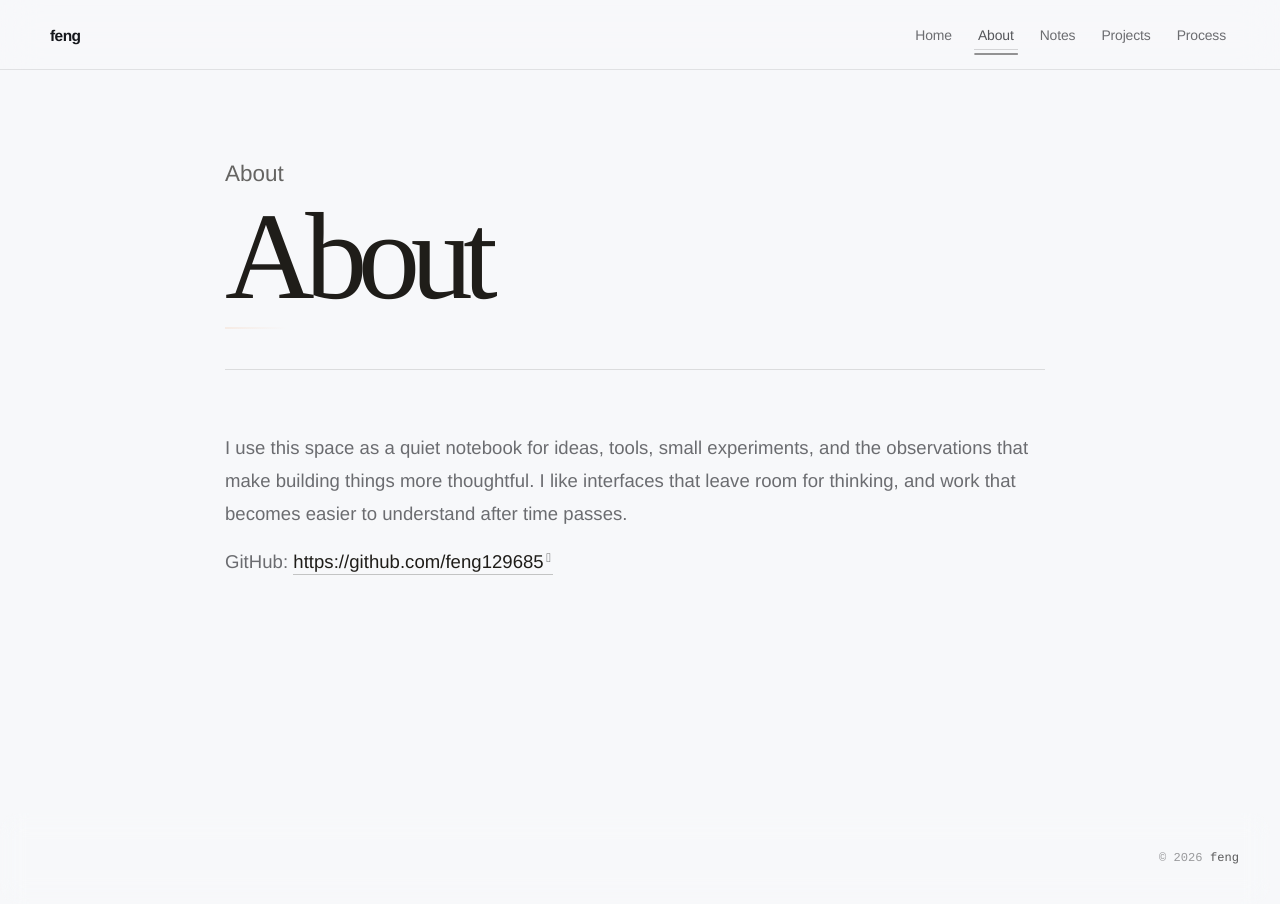
==== commit 34ec5d38: "Site updated: 2026-06-06 23:16:40" ====
--- a/about/index.html
+++ b/about/index.html
@@ -130,6 +130,8 @@
 <link rel="stylesheet" href="/css/build/tailwind.css">
 
     
+
+    <link rel="stylesheet" href="/css/common/site-refine.css?v=20260606-porcelain">
 
     
 <link rel="stylesheet" href="/fonts/GeistMono/geist-mono.css">
--- a/css/style.css
+++ b/css/style.css
@@ -8206,3 +8206,1691 @@
     font-size: 3rem !important;
   }
 }
+.fa,
+.fas,
+.fa-solid,
+.fa-regular,
+.fa-light,
+.fa-thin,
+.fa-brands,
+i[class^='fa-'],
+i[class*=' fa-'] {
+  font-style: normal !important;
+}
+.fa,
+.fas,
+.fa-solid {
+  font-family: 'Font Awesome 6 Free' !important;
+  font-weight: 900 !important;
+}
+.fa-regular {
+  font-family: 'Font Awesome 6 Free' !important;
+  font-weight: 400 !important;
+}
+.fa-light {
+  font-family: 'Font Awesome 6 Pro' !important;
+  font-weight: 300 !important;
+}
+.fa-thin {
+  font-family: 'Font Awesome 6 Pro' !important;
+  font-weight: 100 !important;
+}
+.fa-brands {
+  font-family: 'Font Awesome 6 Brands' !important;
+  font-weight: 400 !important;
+}
+.portfolio-secondary-page .page-template-container {
+  background: transparent !important;
+  border: 0 !important;
+  border-radius: 0 !important;
+  box-shadow: none !important;
+  backdrop-filter: none !important;
+  padding: 0 !important;
+}
+.portfolio-secondary-page .page-template-content {
+  background: transparent !important;
+}
+html.dark .portfolio-secondary-page .page-template-container {
+  background: transparent !important;
+  border: 0 !important;
+  box-shadow: none !important;
+  backdrop-filter: none !important;
+}
+.network-project-card a {
+  background: rgba(255,255,255,0.72) !important;
+}
+html.dark .network-project-card a {
+  background: rgba(255,255,255,0.058) !important;
+}
+.write-studio__guide {
+  background: rgba(24,24,27,0.018) !important;
+}
+.write-studio__guide h2 {
+  font-size: clamp(2rem, 4vw, 3.15rem) !important;
+  max-width: 12.5rem;
+}
+html.dark .write-studio .write-studio__guide {
+  background: rgba(255,255,255,0.032) !important;
+}
+.portfolio-socials {
+  gap: 0.8rem !important;
+  flex-wrap: wrap;
+}
+.portfolio-socials a {
+  width: auto !important;
+  height: auto !important;
+  min-height: 1.2rem;
+  color: rgba(24,24,27,0.42) !important;
+  font-family: 'JetBrains Mono', 'SFMono-Regular', Consolas, 'Liberation Mono', monospace !important;
+  font-size: 0.66rem !important;
+  line-height: 1 !important;
+  letter-spacing: 0.12em !important;
+  text-transform: uppercase !important;
+}
+.portfolio-socials a:hover {
+  color: #18181b !important;
+  opacity: 0.78;
+  transform: translateY(-1px);
+}
+.portfolio-socials span {
+  color: inherit !important;
+  font-family: inherit !important;
+}
+html.dark .portfolio-socials a {
+  color: rgba(237,237,237,0.46) !important;
+}
+html.dark .portfolio-socials a:hover {
+  color: #ededed !important;
+}
+.portfolio-home-page,
+html.dark .portfolio-home-page {
+  background: #0d0f0d !important;
+  color: #f4efe7 !important;
+}
+.portfolio-home-page .main-content {
+  background: transparent !important;
+}
+.tree-home {
+  position: relative;
+  min-height: 100vh;
+  overflow: hidden;
+  color: #f4efe7 !important;
+  background: radial-gradient(circle at 16% 16%, rgba(198,162,107,0.12), transparent 28%), radial-gradient(circle at 88% 18%, rgba(136,162,180,0.1), transparent 30%), linear-gradient(135deg, #10130f 0%, #0b0c0b 58%, #12100d 100%) !important;
+  isolation: isolate;
+}
+.tree-home::before {
+  content: '';
+  position: fixed;
+  inset: 0;
+  z-index: -2;
+  pointer-events: none;
+  opacity: 0.18 !important;
+  mix-blend-mode: soft-light !important;
+  background-image: linear-gradient(rgba(244,239,231,0.06) 1px, transparent 1px), linear-gradient(90deg, rgba(244,239,231,0.05) 1px, transparent 1px) !important;
+  background-size: 72px 72px !important;
+}
+.tree-home::after {
+  content: '';
+  position: fixed;
+  inset: auto -16vw -18vw auto;
+  z-index: -1;
+  width: 58vw;
+  height: 58vw;
+  max-width: 780px;
+  max-height: 780px;
+  pointer-events: none;
+  border-radius: 999px;
+  background: radial-gradient(circle, rgba(198,162,107,0.12), rgba(141,159,130,0.045) 42%, transparent 70%);
+  filter: blur(2px);
+}
+.portfolio-sidebar-shell {
+  background: linear-gradient(180deg, rgba(8,9,8,0.88), rgba(8,9,8,0.66)) !important;
+  border-right: 1px solid rgba(244,239,231,0.08) !important;
+  backdrop-filter: blur(20px) saturate(120%) !important;
+}
+.portfolio-mark {
+  color: #f4efe7 !important;
+  opacity: 0.96;
+}
+.portfolio-nav {
+  gap: 1rem !important;
+}
+.portfolio-nav a {
+  color: rgba(244,239,231,0.66) !important;
+  font-size: 0.96rem !important;
+  font-weight: 560 !important;
+}
+.portfolio-nav a::after {
+  background: rgba(198,162,107,0.32) !important;
+}
+.portfolio-nav a:hover {
+  color: #f4efe7 !important;
+  opacity: 1;
+}
+.portfolio-socials a,
+.portfolio-sidebar-footer p {
+  color: rgba(244,239,231,0.42) !important;
+}
+.portfolio-socials a:hover {
+  color: #f4efe7 !important;
+}
+.tree-hero,
+.tree-section {
+  position: relative;
+  box-sizing: border-box;
+  width: calc(100vw - 320px - 8vw);
+  max-width: 1180px;
+  margin: 0 auto;
+}
+.tree-hero {
+  min-height: 100vh;
+  display: grid;
+  grid-template-columns: minmax(0, 1.05fr) minmax(320px, 0.72fr);
+  gap: clamp(2.4rem, 5vw, 5rem);
+  align-items: center;
+  padding: clamp(6.4rem, 9vw, 9rem) 0 clamp(4rem, 7vw, 6.5rem);
+}
+.tree-hero__copy,
+.tree-console,
+.tree-section {
+  animation: treeReveal 720ms cubic-bezier(0.19, 1, 0.22, 1) both;
+}
+.tree-console {
+  animation-delay: 90ms;
+}
+.tree-section {
+  animation-delay: 140ms;
+}
+.tree-eyebrow {
+  position: relative;
+  display: inline-flex;
+  align-items: center;
+  gap: 0.65rem;
+  margin: 0 0 1.2rem !important;
+  color: rgba(198,162,107,0.88) !important;
+  font-family: 'JetBrains Mono', 'SFMono-Regular', Consolas, 'Liberation Mono', monospace !important;
+  font-size: 0.72rem !important;
+  font-weight: 560 !important;
+  letter-spacing: 0.18em !important;
+  text-transform: uppercase !important;
+}
+.tree-eyebrow::after {
+  content: '';
+  display: inline-block;
+  width: 3rem;
+  height: 1px;
+  background: linear-gradient(90deg, rgba(198,162,107,0.42), transparent);
+}
+.tree-hero h1,
+.tree-section h2,
+.tree-contact h2 {
+  color: #f4efe7 !important;
+  font-family: 'Geist Sans', 'SF Pro Display', 'Segoe UI', 'Noto Sans SC', 'Microsoft YaHei', sans-serif !important;
+  font-weight: 680 !important;
+  letter-spacing: -0.078em !important;
+  text-wrap: balance;
+}
+.tree-hero h1 {
+  max-width: 860px;
+  margin: 0 !important;
+  font-size: clamp(3.8rem, 7.8vw, 7.6rem) !important;
+  line-height: 0.92 !important;
+}
+.tree-lead {
+  max-width: 42rem;
+  margin: 2rem 0 0 !important;
+  color: rgba(244,239,231,0.66) !important;
+  font-family: 'Geist Sans', 'SF Pro Display', 'Segoe UI', 'Noto Sans SC', 'Microsoft YaHei', sans-serif !important;
+  font-size: clamp(1.05rem, 1.55vw, 1.28rem) !important;
+  line-height: 1.78 !important;
+  letter-spacing: -0.018em;
+}
+.tree-actions,
+.tree-section__actions {
+  display: flex;
+  flex-wrap: wrap;
+  align-items: center;
+  gap: 0.9rem;
+}
+.tree-actions {
+  margin-top: 2.4rem;
+}
+.tree-button,
+.tree-inline-link {
+  color: #f4efe7 !important;
+  font-family: 'Geist Sans', 'SF Pro Display', 'Segoe UI', 'Noto Sans SC', 'Microsoft YaHei', sans-serif !important;
+  text-decoration: none !important;
+  transition: opacity 160ms ease, transform 220ms cubic-bezier(0.19, 1, 0.22, 1), border-color 180ms ease, background 180ms ease;
+}
+.tree-button {
+  display: inline-flex;
+  min-height: 2.85rem;
+  align-items: center;
+  justify-content: center;
+  padding: 0 1.12rem;
+  border: 1px solid rgba(236,229,216,0.12);
+  border-radius: 999px;
+  font-size: 0.94rem;
+  font-weight: 620;
+  letter-spacing: -0.018em;
+}
+.tree-button:hover {
+  transform: translateY(-2px);
+}
+.tree-button--primary {
+  color: #17130c !important;
+  background: linear-gradient(135deg, #f1d49b, #c6a26b) !important;
+  border-color: rgba(241,212,155,0.72) !important;
+  box-shadow: 0 18px 50px rgba(198,162,107,0.2);
+}
+.tree-button--ghost {
+  color: rgba(244,239,231,0.66) !important;
+  background: rgba(255,255,255,0.035) !important;
+}
+.tree-button--ghost:hover {
+  color: #f4efe7 !important;
+  background: rgba(255,255,255,0.06) !important;
+  border-color: rgba(236,229,216,0.2);
+}
+.tree-inline-link {
+  display: inline-flex;
+  align-items: center;
+  gap: 0.45rem;
+  color: rgba(244,239,231,0.66) !important;
+  font-size: 0.94rem;
+  font-weight: 610;
+  letter-spacing: -0.016em;
+}
+.tree-inline-link:hover {
+  color: #f4efe7 !important;
+  transform: translateX(3px);
+}
+.tree-inline-link--muted {
+  color: rgba(244,239,231,0.42) !important;
+}
+.tree-console {
+  position: relative;
+  min-height: 560px;
+  overflow: hidden;
+  border: 1px solid rgba(236,229,216,0.12);
+  border-radius: 30px;
+  background: linear-gradient(145deg, rgba(255,255,255,0.082), rgba(255,255,255,0.035));
+  box-shadow: 0 26px 90px rgba(0,0,0,0.3), inset 0 1px rgba(255,255,255,0.08);
+  backdrop-filter: blur(18px) saturate(120%);
+}
+.tree-console::before {
+  content: '';
+  position: absolute;
+  inset: -1px;
+  pointer-events: none;
+  background: radial-gradient(circle at 74% 18%, rgba(198,162,107,0.17), transparent 30%), radial-gradient(circle at 18% 84%, rgba(143,159,130,0.14), transparent 26%);
+}
+.tree-console__bar {
+  position: relative;
+  z-index: 1;
+  display: flex;
+  gap: 0.48rem;
+  padding: 1.1rem 1.25rem;
+  border-bottom: 1px solid rgba(244,239,231,0.08);
+}
+.tree-console__bar span {
+  width: 0.48rem;
+  height: 0.48rem;
+  border-radius: 999px;
+  background: rgba(244,239,231,0.26);
+}
+.tree-console__body {
+  position: relative;
+  z-index: 1;
+  display: grid;
+  gap: 0.72rem;
+  padding: 1.3rem 1.35rem;
+}
+.tree-console__body p {
+  margin: 0 !important;
+  color: rgba(244,239,231,0.66) !important;
+  font-family: 'JetBrains Mono', 'SFMono-Regular', Consolas, 'Liberation Mono', monospace !important;
+  font-size: 0.74rem !important;
+  letter-spacing: 0.02em;
+}
+.tree-console__body span {
+  display: inline-flex;
+  min-width: 4rem;
+  color: rgba(198,162,107,0.88);
+  font-family: inherit !important;
+}
+.tree-map {
+  position: absolute;
+  inset: 7.4rem 1.5rem 1.8rem;
+  z-index: 1;
+}
+.tree-map__core {
+  position: absolute;
+  left: 50%;
+  top: 46%;
+  display: grid;
+  width: 9.6rem;
+  height: 9.6rem;
+  place-items: center;
+  color: #f4efe7 !important;
+  background: rgba(13,15,13,0.62);
+  border: 1px solid rgba(244,239,231,0.14);
+  border-radius: 2rem;
+  box-shadow: 0 30px 70px rgba(0,0,0,0.26);
+  font-family: 'Geist Sans', 'SF Pro Display', 'Segoe UI', 'Noto Sans SC', 'Microsoft YaHei', sans-serif !important;
+  font-size: 4.2rem;
+  font-weight: 680;
+  letter-spacing: -0.16em;
+  transform: translate(-50%, -50%);
+}
+.tree-map__line {
+  position: absolute;
+  left: 50%;
+  top: 46%;
+  width: 32%;
+  height: 1px;
+  background: linear-gradient(90deg, rgba(244,239,231,0.16), transparent);
+  transform-origin: left;
+}
+.tree-map__line--one {
+  transform: rotate(-24deg);
+}
+.tree-map__line--two {
+  transform: rotate(154deg);
+}
+.tree-map__line--three {
+  transform: rotate(34deg);
+}
+.tree-map__node {
+  position: absolute;
+  display: inline-flex;
+  min-width: 4.4rem;
+  min-height: 2.2rem;
+  align-items: center;
+  justify-content: center;
+  color: rgba(244,239,231,0.66) !important;
+  background: rgba(255,255,255,0.055);
+  border: 1px solid rgba(244,239,231,0.13);
+  border-radius: 999px;
+  font-family: 'JetBrains Mono', 'SFMono-Regular', Consolas, 'Liberation Mono', monospace !important;
+  font-size: 0.67rem;
+  letter-spacing: 0.12em;
+  text-transform: uppercase;
+}
+.tree-map__node--api {
+  right: 2%;
+  top: 16%;
+}
+.tree-map__node--bead {
+  left: 1%;
+  bottom: 20%;
+}
+.tree-map__node--agent {
+  right: 8%;
+  bottom: 12%;
+}
+.tree-section {
+  padding: clamp(5.2rem, 8vw, 7.8rem) 0;
+  border-top: 1px solid rgba(244,239,231,0.075);
+}
+.tree-section__head {
+  display: grid;
+  gap: 0.9rem;
+  margin-bottom: clamp(1.8rem, 4vw, 3rem);
+}
+.tree-section__head h2 {
+  max-width: 760px;
+  margin: 0 !important;
+  font-size: clamp(2.3rem, 4.8vw, 4.8rem) !important;
+  line-height: 1.02 !important;
+}
+.tree-section__head--row {
+  grid-template-columns: minmax(0, 1fr) auto;
+  align-items: end;
+  gap: 1.5rem;
+}
+.tree-branch-grid {
+  display: grid;
+  grid-template-columns: repeat(3, minmax(0, 1fr));
+  gap: clamp(1rem, 2vw, 1.35rem);
+}
+.tree-branch {
+  min-height: 390px;
+}
+.tree-branch a {
+  position: relative;
+  display: flex;
+  height: 100%;
+  min-height: 390px;
+  flex-direction: column;
+  overflow: hidden;
+  padding: clamp(1.35rem, 2.4vw, 1.9rem);
+  color: #f4efe7 !important;
+  text-decoration: none !important;
+  border: 1px solid rgba(236,229,216,0.12);
+  border-radius: 28px;
+  background: linear-gradient(155deg, rgba(255,255,255,0.08), rgba(255,255,255,0.032));
+  box-shadow: 0 24px 70px rgba(0,0,0,0.22), inset 0 1px rgba(255,255,255,0.06);
+  transition: transform 260ms cubic-bezier(0.19, 1, 0.22, 1), border-color 180ms ease, background 180ms ease;
+}
+.tree-branch a::before {
+  content: '';
+  position: absolute;
+  inset: -30% -18% auto auto;
+  width: 14rem;
+  height: 14rem;
+  border-radius: 999px;
+  background: radial-gradient(circle, rgba(198,162,107,0.18), transparent 66%);
+  transition: transform 320ms cubic-bezier(0.19, 1, 0.22, 1), opacity 220ms ease;
+}
+.tree-branch a:hover {
+  transform: translateY(-6px);
+  border-color: rgba(236,229,216,0.2);
+  background: linear-gradient(155deg, rgba(255,255,255,0.105), rgba(255,255,255,0.04));
+}
+.tree-branch a:hover::before {
+  transform: translate(-8%, 8%) scale(1.12);
+}
+.tree-branch--bead a::before {
+  background: radial-gradient(circle, rgba(184,131,111,0.18), transparent 66%);
+}
+.tree-branch--agent a::before {
+  background: radial-gradient(circle, rgba(143,159,130,0.18), transparent 66%);
+}
+.tree-branch__number,
+.tree-branch__label,
+.tree-branch__host {
+  position: relative;
+  z-index: 1;
+  font-family: 'JetBrains Mono', 'SFMono-Regular', Consolas, 'Liberation Mono', monospace !important;
+}
+.tree-branch__number {
+  color: rgba(244,239,231,0.3);
+  font-size: 0.78rem;
+  letter-spacing: 0.18em;
+}
+.tree-branch__label {
+  width: fit-content;
+  margin: 1.2rem 0 auto;
+  padding: 0.42rem 0.68rem;
+  color: rgba(244,239,231,0.56);
+  background: rgba(255,255,255,0.046);
+  border: 1px solid rgba(244,239,231,0.1);
+  border-radius: 999px;
+  font-size: 0.64rem;
+  letter-spacing: 0.14em;
+  text-transform: uppercase;
+}
+.tree-branch h3 {
+  position: relative;
+  z-index: 1;
+  margin: 3.2rem 0 0.85rem !important;
+  color: #f4efe7 !important;
+  font-family: 'Geist Sans', 'SF Pro Display', 'Segoe UI', 'Noto Sans SC', 'Microsoft YaHei', sans-serif !important;
+  font-size: clamp(1.52rem, 2.6vw, 2.32rem) !important;
+  line-height: 1.02 !important;
+  font-weight: 670 !important;
+  letter-spacing: -0.065em !important;
+}
+.tree-branch p {
+  position: relative;
+  z-index: 1;
+  min-height: 5.2rem;
+  margin: 0 !important;
+  color: rgba(244,239,231,0.66) !important;
+  font-family: 'Geist Sans', 'SF Pro Display', 'Segoe UI', 'Noto Sans SC', 'Microsoft YaHei', sans-serif !important;
+  font-size: 0.98rem !important;
+  line-height: 1.7 !important;
+}
+.tree-branch__host {
+  display: flex;
+  justify-content: space-between;
+  gap: 1rem;
+  margin-top: 2rem;
+  padding-top: 1rem;
+  color: rgba(244,239,231,0.42);
+  border-top: 1px solid rgba(244,239,231,0.09);
+  font-size: 0.68rem;
+  letter-spacing: 0.04em;
+}
+.tree-note-list {
+  border-top: 1px solid rgba(244,239,231,0.1);
+}
+.tree-note {
+  display: grid;
+  grid-template-columns: 4.2rem minmax(0, 1fr) auto;
+  gap: clamp(1rem, 3vw, 2.4rem);
+  align-items: baseline;
+  padding: 1.7rem 0;
+  border-bottom: 1px solid rgba(244,239,231,0.1);
+}
+.tree-note__index,
+.tree-note time {
+  color: rgba(244,239,231,0.42);
+  font-family: 'JetBrains Mono', 'SFMono-Regular', Consolas, 'Liberation Mono', monospace !important;
+  font-size: 0.72rem;
+  letter-spacing: 0.1em;
+}
+.tree-note h3 {
+  margin: 0 0 0.5rem !important;
+  font-family: 'Geist Sans', 'SF Pro Display', 'Segoe UI', 'Noto Sans SC', 'Microsoft YaHei', sans-serif !important;
+  font-size: clamp(1.28rem, 2.2vw, 2rem) !important;
+  line-height: 1.1 !important;
+  font-weight: 650 !important;
+  letter-spacing: -0.055em !important;
+}
+.tree-note h3 a {
+  color: #f4efe7 !important;
+  text-decoration: none !important;
+  transition: opacity 160ms ease;
+}
+.tree-note h3 a:hover {
+  opacity: 0.68;
+}
+.tree-note p {
+  max-width: 46rem;
+  margin: 0 !important;
+  color: rgba(244,239,231,0.66) !important;
+  font-family: 'Geist Sans', 'SF Pro Display', 'Segoe UI', 'Noto Sans SC', 'Microsoft YaHei', sans-serif !important;
+  line-height: 1.72 !important;
+}
+.tree-about {
+  display: grid;
+  grid-template-columns: minmax(0, 0.92fr) minmax(320px, 0.74fr);
+  gap: clamp(1.2rem, 3vw, 2rem);
+}
+.tree-about__card {
+  padding: clamp(1.6rem, 4vw, 3rem);
+  border: 1px solid rgba(236,229,216,0.12);
+  border-radius: 30px;
+  background: linear-gradient(145deg, rgba(255,255,255,0.078), rgba(255,255,255,0.032));
+}
+.tree-about__card h2 {
+  margin: 0 !important;
+  color: #f4efe7 !important;
+  font-size: clamp(2rem, 4vw, 3.8rem) !important;
+  line-height: 1.04 !important;
+}
+.tree-about__card p {
+  max-width: 42rem;
+  margin: 1.25rem 0 1.4rem !important;
+  color: rgba(244,239,231,0.66) !important;
+  font-size: 1rem !important;
+  line-height: 1.78 !important;
+}
+.tree-about__meta {
+  display: grid;
+  gap: 0.85rem;
+}
+.tree-about__meta article {
+  padding: 1.2rem 1.25rem;
+  border: 1px solid rgba(244,239,231,0.09);
+  border-radius: 22px;
+  background: rgba(255,255,255,0.04);
+}
+.tree-about__meta span {
+  color: rgba(244,239,231,0.42);
+  font-family: 'JetBrains Mono', 'SFMono-Regular', Consolas, 'Liberation Mono', monospace !important;
+  font-size: 0.68rem;
+  letter-spacing: 0.14em;
+}
+.tree-about__meta h3 {
+  margin: 0.75rem 0 0.35rem !important;
+  color: #f4efe7 !important;
+  font-size: 1.08rem !important;
+  letter-spacing: -0.035em !important;
+}
+.tree-about__meta p {
+  margin: 0 !important;
+  color: rgba(244,239,231,0.66) !important;
+  line-height: 1.6 !important;
+}
+.tree-contact {
+  min-height: 46vh;
+  display: grid;
+  align-content: center;
+  justify-items: start;
+}
+.tree-contact h2 {
+  max-width: 720px;
+  margin: 0 0 1.8rem !important;
+  font-size: clamp(2.3rem, 5vw, 5rem) !important;
+  line-height: 1 !important;
+}
+@media (max-width: 1180px) {
+  .tree-hero,
+  .tree-section {
+    width: calc(100% - 4rem);
+    max-width: 980px;
+  }
+  .tree-hero {
+    grid-template-columns: 1fr;
+  }
+  .tree-console {
+    min-height: 430px;
+  }
+}
+@media (max-width: 860px) {
+  .tree-hero,
+  .tree-section {
+    width: calc(100% - 2.4rem);
+    max-width: 760px;
+  }
+  .tree-hero {
+    min-height: auto;
+    padding: 4.8rem 0 3.4rem;
+  }
+  .tree-hero h1 {
+    font-size: clamp(3.1rem, 14vw, 5.2rem) !important;
+  }
+  .tree-branch-grid,
+  .tree-about,
+  .tree-section__head--row {
+    grid-template-columns: 1fr;
+  }
+  .tree-branch,
+  .tree-branch a {
+    min-height: 300px;
+  }
+  .tree-note {
+    grid-template-columns: 1fr;
+  }
+  .tree-note time {
+    justify-self: start;
+  }
+}
+@media (max-width: 560px) {
+  .tree-hero,
+  .tree-section {
+    width: calc(100% - 1.5rem);
+    max-width: 100%;
+  }
+  .tree-console {
+    min-height: 360px;
+    border-radius: 24px;
+  }
+  .tree-map {
+    inset: 6.6rem 1rem 1.2rem;
+  }
+  .tree-map__core {
+    width: 7.4rem;
+    height: 7.4rem;
+    border-radius: 1.5rem;
+    font-size: 3.1rem;
+  }
+  .tree-section {
+    padding: 4rem 0;
+  }
+}
+@media (prefers-reduced-motion: reduce) {
+  .tree-hero__copy,
+  .tree-console,
+  .tree-section {
+    animation: none !important;
+  }
+}
+.tree-hero {
+  min-height: 820px !important;
+  padding: clamp(5.2rem, 7vw, 7.2rem) 0 clamp(3.2rem, 5vw, 4.6rem) !important;
+}
+.tree-hero h1 {
+  max-width: 760px;
+  font-size: clamp(3.4rem, 6.7vw, 6.45rem) !important;
+  line-height: 0.94 !important;
+}
+.tree-lead {
+  max-width: 39rem;
+  margin-top: 1.65rem !important;
+}
+.tree-actions {
+  margin-top: 2rem;
+}
+.tree-console {
+  min-height: 500px !important;
+  border-radius: 28px;
+}
+.tree-section {
+  padding: clamp(4.2rem, 6.4vw, 6.4rem) 0;
+}
+.tree-branch,
+.tree-branch a {
+  min-height: 350px !important;
+}
+.tree-branch h3 {
+  margin-top: 2.5rem !important;
+}
+.tree-branch p {
+  min-height: 4.8rem;
+}
+@media (max-width: 1180px) {
+  .tree-hero {
+    min-height: auto !important;
+  }
+}
+@media (max-width: 860px) {
+  .tree-hero h1 {
+    max-width: 100%;
+    font-size: clamp(3rem, 13vw, 5rem) !important;
+  }
+  .tree-console {
+    min-height: 400px !important;
+  }
+}
+@media (max-width: 560px) {
+  .tree-console {
+    min-height: 340px !important;
+  }
+}
+html,
+body {
+  background: #f7f8fa !important;
+  color: #15171c !important;
+}
+html.dark,
+html.dark body {
+  background: #050608 !important;
+  color: #f4f6f8 !important;
+}
+body {
+  background-image: none !important;
+}
+html.dark body {
+  background-image: none !important;
+}
+body::selection,
+body *::selection {
+  color: #fff;
+  background: #111318;
+}
+html.dark body::selection,
+html.dark body *::selection {
+  color: #050608;
+  background: #e8edf2;
+}
+* {
+  scrollbar-color: rgba(120,129,140,0.48) transparent;
+}
+*::-webkit-scrollbar-thumb {
+  background: rgba(120,129,140,0.36);
+}
+*::-webkit-scrollbar-thumb:hover {
+  background: rgba(120,129,140,0.58);
+}
+html.dark *::-webkit-scrollbar-thumb {
+  background: rgba(202,213,224,0.26);
+}
+html.dark *::-webkit-scrollbar-thumb:hover {
+  background: rgba(202,213,224,0.42);
+}
+.progress-bar-container .scroll-progress-bar,
+.progress-bar-container .pjax-progress-bar,
+.progress-bar-container .swup-progress-bar {
+  background: rgba(183,201,214,0.58) !important;
+}
+.navbar-container {
+  background: rgba(247,248,250,0.88) !important;
+  border-bottom-color: rgba(21,23,28,0.1) !important;
+}
+.navbar-container .logo-title,
+.navbar-container .navbar-item a:hover,
+.navbar-container .navbar-item a.active,
+.navbar-container .icon-item:hover {
+  color: #15171c !important;
+}
+.navbar-container .navbar-item a,
+.navbar-container .icon-item {
+  color: rgba(21,23,28,0.62) !important;
+}
+html.dark .navbar-container,
+html.dark .portfolio-archive-page .navbar-container {
+  background: rgba(5,6,8,0.82) !important;
+  border-bottom-color: rgba(244,246,248,0.105) !important;
+}
+html.dark .navbar-container .logo-title,
+html.dark .portfolio-archive-page .navbar-container .logo-title,
+html.dark .navbar-container .navbar-item a:hover,
+html.dark .portfolio-archive-page .navbar-container .navbar-item a:hover,
+html.dark .navbar-container .navbar-item a.active,
+html.dark .portfolio-archive-page .navbar-container .navbar-item a.active,
+html.dark .navbar-container .icon-item:hover,
+html.dark .portfolio-archive-page .navbar-container .icon-item:hover {
+  color: #f4f6f8 !important;
+}
+html.dark .navbar-container .navbar-item a,
+html.dark .portfolio-archive-page .navbar-container .navbar-item a,
+html.dark .navbar-container .icon-item,
+html.dark .portfolio-archive-page .navbar-container .icon-item {
+  color: rgba(244,246,248,0.64) !important;
+}
+.portfolio-home-page,
+html.dark .portfolio-home-page {
+  background: #050608 !important;
+  color: #f4f6f8 !important;
+}
+.portfolio-home-page .main-content {
+  background: transparent !important;
+}
+.tree-home {
+  color: #f4f6f8 !important;
+  background: radial-gradient(circle at 18% 12%, rgba(183,201,214,0.105), transparent 30%), radial-gradient(circle at 84% 18%, rgba(255,255,255,0.055), transparent 34%), linear-gradient(135deg, #050608 0%, #080a0d 54%, #040507 100%) !important;
+}
+.tree-home::before {
+  opacity: 0.18 !important;
+  mix-blend-mode: screen !important;
+  background-image: linear-gradient(rgba(244,246,248,0.035) 1px, transparent 1px), linear-gradient(90deg, rgba(244,246,248,0.028) 1px, transparent 1px) !important;
+  background-size: 84px 84px !important;
+  mask-image: radial-gradient(circle at 58% 28%, #000, transparent 72%);
+}
+.tree-home::after {
+  inset: auto -18vw -22vw auto;
+  background: radial-gradient(circle, rgba(183,201,214,0.1), rgba(183,201,214,0.035) 42%, transparent 72%) !important;
+  filter: blur(8px) !important;
+}
+.portfolio-sidebar-shell {
+  background: linear-gradient(180deg, rgba(5,6,8,0.92), rgba(5,6,8,0.74)) !important;
+  border-right-color: rgba(244,246,248,0.075) !important;
+  backdrop-filter: blur(22px) saturate(118%) !important;
+}
+.portfolio-mark {
+  color: #f4f6f8 !important;
+  text-shadow: 0 0 34px rgba(183,201,214,0.12);
+}
+.portfolio-nav a {
+  color: rgba(244,246,248,0.64) !important;
+}
+.portfolio-nav a::after {
+  background: rgba(183,201,214,0.3) !important;
+}
+.portfolio-nav a:hover {
+  color: #f4f6f8 !important;
+}
+.portfolio-socials a,
+.portfolio-sidebar-footer p {
+  color: rgba(244,246,248,0.38) !important;
+}
+.portfolio-socials a:hover {
+  color: #f4f6f8 !important;
+}
+.tree-eyebrow {
+  color: #b7c9d6 !important;
+}
+.tree-eyebrow::after {
+  background: linear-gradient(90deg, rgba(183,201,214,0.42), transparent) !important;
+}
+.tree-hero h1,
+.tree-section h2,
+.tree-contact h2,
+.tree-branch h3,
+.tree-note h3 a,
+.tree-about__card h2,
+.tree-about__meta h3 {
+  color: #f4f6f8 !important;
+}
+.tree-lead,
+.tree-branch p,
+.tree-note p,
+.tree-about__card p,
+.tree-about__meta p {
+  color: rgba(244,246,248,0.64) !important;
+}
+.tree-button,
+.tree-inline-link {
+  color: #f4f6f8 !important;
+  transition: opacity 160ms ease, transform 220ms cubic-bezier(0.19, 1, 0.22, 1), border-color 180ms ease, background 180ms ease, box-shadow 180ms ease;
+}
+.tree-button {
+  border-color: rgba(244,246,248,0.105) !important;
+}
+.tree-button:hover {
+  transform: translateY(-2px);
+  border-color: rgba(244,246,248,0.18) !important;
+}
+.tree-button--primary {
+  color: #050608 !important;
+  background: linear-gradient(135deg, #f5f8fb, #c6d1db) !important;
+  border-color: rgba(244,246,248,0.72) !important;
+  box-shadow: 0 18px 54px rgba(183,201,214,0.15) !important;
+}
+.tree-button--primary:hover {
+  box-shadow: 0 22px 70px rgba(183,201,214,0.2) !important;
+}
+.tree-button--ghost {
+  color: rgba(244,246,248,0.64) !important;
+  background: rgba(255,255,255,0.032) !important;
+}
+.tree-button--ghost:hover {
+  color: #f4f6f8 !important;
+  background: rgba(255,255,255,0.06) !important;
+}
+.tree-inline-link {
+  color: rgba(244,246,248,0.64) !important;
+}
+.tree-inline-link:hover {
+  color: #f4f6f8 !important;
+}
+.tree-inline-link--muted {
+  color: rgba(244,246,248,0.38) !important;
+}
+.tree-console {
+  border-color: rgba(244,246,248,0.105) !important;
+  background: linear-gradient(145deg, rgba(255,255,255,0.066), rgba(255,255,255,0.026)) !important;
+  box-shadow: 0 28px 90px rgba(0,0,0,0.34), inset 0 1px rgba(255,255,255,0.07) !important;
+  backdrop-filter: blur(18px) saturate(116%) !important;
+}
+.tree-console::before {
+  background: radial-gradient(circle at 74% 18%, rgba(183,201,214,0.16), transparent 31%), radial-gradient(circle at 20% 82%, rgba(244,246,248,0.055), transparent 30%) !important;
+}
+.tree-console__bar {
+  border-bottom-color: rgba(244,246,248,0.075) !important;
+}
+.tree-console__bar span {
+  background: rgba(244,246,248,0.24) !important;
+}
+.tree-console__body p {
+  color: rgba(244,246,248,0.64) !important;
+}
+.tree-console__body span {
+  color: #b7c9d6 !important;
+}
+.tree-map__core {
+  color: #f4f6f8 !important;
+  background: linear-gradient(145deg, rgba(8,10,13,0.94), rgba(14,17,22,0.78)) !important;
+  border-color: rgba(244,246,248,0.12) !important;
+  box-shadow: 0 30px 76px rgba(0,0,0,0.36), 0 0 0 1px rgba(183,201,214,0.035) inset !important;
+}
+.tree-map__line {
+  background: linear-gradient(90deg, rgba(183,201,214,0.2), transparent) !important;
+}
+.tree-map__node {
+  color: rgba(244,246,248,0.64) !important;
+  background: rgba(255,255,255,0.044) !important;
+  border-color: rgba(244,246,248,0.11) !important;
+}
+.tree-section {
+  border-top-color: rgba(244,246,248,0.075) !important;
+}
+.tree-branch a {
+  color: #f4f6f8 !important;
+  border-color: rgba(244,246,248,0.105) !important;
+  background: linear-gradient(155deg, rgba(255,255,255,0.066), rgba(255,255,255,0.026)) !important;
+  box-shadow: 0 24px 72px rgba(0,0,0,0.24), inset 0 1px rgba(255,255,255,0.055) !important;
+}
+.tree-branch a::before {
+  background: radial-gradient(circle, rgba(183,201,214,0.115), transparent 68%) !important;
+}
+.tree-branch a:hover {
+  transform: translateY(-4px);
+  border-color: rgba(244,246,248,0.18) !important;
+  background: linear-gradient(155deg, rgba(255,255,255,0.084), rgba(255,255,255,0.034)) !important;
+}
+.tree-branch--bead a::before,
+.tree-branch--agent a::before {
+  background: radial-gradient(circle, rgba(215,224,231,0.095), transparent 68%) !important;
+}
+.tree-branch__number {
+  color: rgba(244,246,248,0.3) !important;
+}
+.tree-branch__label {
+  color: rgba(244,246,248,0.56) !important;
+  background: rgba(255,255,255,0.04) !important;
+  border-color: rgba(244,246,248,0.095) !important;
+}
+.tree-branch__host {
+  color: rgba(244,246,248,0.38) !important;
+  border-top-color: rgba(244,246,248,0.085) !important;
+}
+.tree-note-list,
+.tree-note {
+  border-color: rgba(244,246,248,0.095) !important;
+}
+.tree-note__index,
+.tree-note time {
+  color: rgba(244,246,248,0.38) !important;
+}
+.tree-about__card {
+  border-color: rgba(244,246,248,0.105) !important;
+  background: linear-gradient(145deg, rgba(255,255,255,0.064), rgba(255,255,255,0.028)) !important;
+}
+.tree-about__meta article {
+  border-color: rgba(244,246,248,0.085) !important;
+  background: rgba(255,255,255,0.034) !important;
+}
+.tree-about__meta span {
+  color: rgba(244,246,248,0.38) !important;
+}
+.portfolio-archive-page,
+.portfolio-secondary-page {
+  background: #f7f8fa !important;
+  color: #15171c !important;
+}
+html.dark .portfolio-archive-page,
+html.dark .portfolio-secondary-page {
+  background: #050608 !important;
+  color: #f4f6f8 !important;
+}
+.home-article-item,
+.sidebar-content,
+.sidebar-links,
+.page-template-container,
+.post-page-container .article-content-container,
+.right-bottom-tools,
+a.page-number,
+a.extend,
+footer.footer {
+  background: #fff !important;
+  border-color: rgba(21,23,28,0.1) !important;
+  box-shadow: 0 18px 54px rgba(10,12,16,0.045) !important;
+}
+html.dark .home-article-item,
+html.dark .sidebar-content,
+html.dark .sidebar-links,
+html.dark .page-template-container,
+html.dark .post-page-container .article-content-container,
+html.dark .right-bottom-tools,
+html.dark a.page-number,
+html.dark a.extend,
+html.dark footer.footer {
+  background: rgba(255,255,255,0.052) !important;
+  border-color: rgba(244,246,248,0.105) !important;
+  box-shadow: 0 30px 90px rgba(0,0,0,0.24) !important;
+}
+.markdown-body p:not(.not-markdown),
+.markdown-body li:not(.not-markdown) {
+  color: rgba(21,23,28,0.62) !important;
+}
+.markdown-body h1:not(.not-markdown),
+.markdown-body h2:not(.not-markdown),
+.markdown-body h3:not(.not-markdown),
+.markdown-body h4:not(.not-markdown),
+.markdown-body h5:not(.not-markdown),
+.markdown-body h6:not(.not-markdown),
+.markdown-body a:not(.not-markdown) {
+  color: #15171c !important;
+}
+.markdown-body a:not(.not-markdown) {
+  border-bottom-color: rgba(21,23,28,0.18) !important;
+}
+.markdown-body a:not(.not-markdown):hover {
+  border-bottom-color: rgba(21,23,28,0.44) !important;
+}
+html.dark .markdown-body p:not(.not-markdown),
+html.dark .markdown-body li:not(.not-markdown) {
+  color: rgba(244,246,248,0.64) !important;
+}
+html.dark .markdown-body h1:not(.not-markdown),
+html.dark .markdown-body h2:not(.not-markdown),
+html.dark .markdown-body h3:not(.not-markdown),
+html.dark .markdown-body h4:not(.not-markdown),
+html.dark .markdown-body h5:not(.not-markdown),
+html.dark .markdown-body h6:not(.not-markdown),
+html.dark .markdown-body a:not(.not-markdown) {
+  color: #f4f6f8 !important;
+}
+html.dark .markdown-body a:not(.not-markdown) {
+  border-bottom-color: rgba(244,246,248,0.18) !important;
+}
+html.dark .markdown-body a:not(.not-markdown):hover {
+  border-bottom-color: rgba(244,246,248,0.46) !important;
+}
+.network-project-card a {
+  background: #fff !important;
+  border-color: rgba(21,23,28,0.1) !important;
+  box-shadow: 0 18px 54px rgba(10,12,16,0.045) !important;
+}
+html.dark .network-project-card a {
+  background: rgba(255,255,255,0.052) !important;
+  border-color: rgba(244,246,248,0.105) !important;
+  box-shadow: 0 28px 90px rgba(0,0,0,0.24) !important;
+}
+html.dark .network-project-card h2 {
+  color: #f4f6f8 !important;
+}
+html.dark .network-project-card p,
+html.dark .network-project-card .network-project-card__label,
+html.dark .network-project-card .network-project-card__link {
+  color: rgba(244,246,248,0.64) !important;
+}
+.write-studio {
+  color: #15171c !important;
+}
+.write-studio::before {
+  background: radial-gradient(circle, rgba(183,201,214,0.18), transparent 68%) !important;
+}
+.write-studio__eyebrow::after {
+  background: linear-gradient(90deg, rgba(183,201,214,0.48), transparent) !important;
+}
+.write-studio__sheet {
+  background: rgba(255,255,255,0.86) !important;
+  border-color: rgba(21,23,28,0.1) !important;
+  box-shadow: 0 30px 90px rgba(10,12,16,0.055) !important;
+}
+.write-studio__sheet::before {
+  background-image: none !important;
+}
+.write-studio__guide {
+  background: rgba(247,248,250,0.72) !important;
+  border-left-color: rgba(21,23,28,0.1) !important;
+}
+.write-studio__field input,
+.write-studio__field textarea {
+  background: rgba(247,248,250,0.9) !important;
+  border-color: rgba(21,23,28,0.14) !important;
+}
+.write-studio__field input:focus,
+.write-studio__field textarea:focus {
+  border-color: rgba(21,23,28,0.42) !important;
+}
+html.dark .write-page,
+html.dark .write-studio {
+  background: #050608 !important;
+  color: #f4f6f8 !important;
+}
+html.dark .write-page .write-studio__sheet,
+html.dark .write-studio .write-studio__sheet,
+html.dark .write-page .write-studio__guide,
+html.dark .write-studio .write-studio__guide {
+  background: rgba(255,255,255,0.052) !important;
+  border-color: rgba(244,246,248,0.105) !important;
+}
+html.dark .write-page .write-studio__guide,
+html.dark .write-studio .write-studio__guide {
+  background: rgba(255,255,255,0.04) !important;
+}
+html.dark .write-page .write-studio__field input,
+html.dark .write-studio .write-studio__field input,
+html.dark .write-page .write-studio__field textarea,
+html.dark .write-studio .write-studio__field textarea {
+  background: rgba(255,255,255,0.055) !important;
+  border-color: rgba(244,246,248,0.105) !important;
+}
+html.dark .write-page .write-studio__field input:focus,
+html.dark .write-studio .write-studio__field input:focus,
+html.dark .write-page .write-studio__field textarea:focus,
+html.dark .write-studio .write-studio__field textarea:focus {
+  border-color: rgba(244,246,248,0.18) !important;
+}
+@media (max-width: 860px) {
+  .tree-home {
+    background: radial-gradient(circle at 26% 6%, rgba(183,201,214,0.1), transparent 32%), linear-gradient(135deg, #050608 0%, #080a0d 100%) !important;
+  }
+  .tree-branch a:hover {
+    transform: none;
+  }
+}
+.portfolio-home-page,
+html.dark .portfolio-home-page {
+  background: #f4f6f8 !important;
+  color: #16191f !important;
+}
+.tree-home {
+  color: #16191f !important;
+  background: radial-gradient(circle at 72% 9%, rgba(111,135,151,0.16), transparent 32%), radial-gradient(circle at 10% 78%, rgba(255,255,255,0.72), transparent 36%), linear-gradient(180deg, #fbfcfd 0%, #f4f6f8 42%, #e9edf2 100%) !important;
+}
+.tree-home::before {
+  opacity: 0.34 !important;
+  mix-blend-mode: multiply !important;
+  background-image: linear-gradient(rgba(22,25,31,0.038) 1px, transparent 1px), linear-gradient(90deg, rgba(22,25,31,0.032) 1px, transparent 1px) !important;
+  background-size: 64px 64px !important;
+  mask-image: linear-gradient(90deg, transparent 0%, #000 18%, #000 88%, transparent 100%);
+}
+.tree-home::after {
+  inset: auto -14vw -22vw auto;
+  background: radial-gradient(circle, rgba(111,135,151,0.16), rgba(111,135,151,0.052) 42%, transparent 72%) !important;
+  filter: blur(14px) !important;
+}
+.portfolio-sidebar-shell {
+  background: rgba(251,252,253,0.78) !important;
+  border-right-color: rgba(22,25,31,0.105) !important;
+  box-shadow: 18px 0 70px rgba(23,26,32,0.045) !important;
+  backdrop-filter: blur(24px) saturate(112%) !important;
+}
+.portfolio-mark {
+  color: #16191f !important;
+  text-shadow: none !important;
+}
+.portfolio-nav a {
+  color: rgba(22,25,31,0.62) !important;
+}
+.portfolio-nav a::after {
+  background: rgba(22,25,31,0.18) !important;
+}
+.portfolio-nav a:hover {
+  color: #16191f !important;
+}
+.portfolio-socials a,
+.portfolio-sidebar-footer p {
+  color: rgba(22,25,31,0.4) !important;
+}
+.portfolio-socials a:hover {
+  color: #16191f !important;
+}
+.tree-eyebrow {
+  color: #6f8797 !important;
+}
+.tree-eyebrow::after {
+  background: linear-gradient(90deg, rgba(111,135,151,0.36), transparent) !important;
+}
+.tree-hero h1,
+.tree-section h2,
+.tree-contact h2 {
+  color: #16191f !important;
+  letter-spacing: -0.082em !important;
+}
+.tree-hero h1 {
+  max-width: 760px !important;
+  font-size: clamp(4.4rem, 8vw, 7.8rem) !important;
+  line-height: 0.9 !important;
+}
+.tree-lead {
+  max-width: 35rem !important;
+  color: rgba(22,25,31,0.62) !important;
+  font-weight: 520 !important;
+}
+.tree-button,
+.tree-inline-link {
+  color: #16191f !important;
+}
+.tree-button {
+  border-color: rgba(22,25,31,0.105) !important;
+  background: rgba(255,255,255,0.58) !important;
+}
+.tree-button--primary {
+  color: #f6f8fb !important;
+  background: linear-gradient(135deg, #20242c, #0d1014) !important;
+  border-color: rgba(22,25,31,0.74) !important;
+  box-shadow: 0 16px 44px rgba(22,25,31,0.18) !important;
+}
+.tree-button--primary:hover {
+  box-shadow: 0 22px 58px rgba(22,25,31,0.22) !important;
+}
+.tree-button--ghost {
+  color: rgba(22,25,31,0.62) !important;
+  background: rgba(255,255,255,0.56) !important;
+}
+.tree-button--ghost:hover {
+  color: #16191f !important;
+  background: rgba(255,255,255,0.78) !important;
+  border-color: rgba(22,25,31,0.18) !important;
+}
+.tree-inline-link {
+  color: rgba(22,25,31,0.62) !important;
+}
+.tree-inline-link:hover {
+  color: #16191f !important;
+}
+.tree-inline-link--muted {
+  color: rgba(22,25,31,0.4) !important;
+}
+.tree-console {
+  border-color: rgba(255,255,255,0.12) !important;
+  background: linear-gradient(145deg, #171a20, #0d1014) !important;
+  box-shadow: 0 36px 96px rgba(23,26,32,0.22), inset 0 1px rgba(255,255,255,0.08) !important;
+  backdrop-filter: none !important;
+}
+.tree-console::before {
+  background: radial-gradient(circle at 70% 18%, rgba(183,201,214,0.16), transparent 32%), linear-gradient(90deg, rgba(255,255,255,0.032) 1px, transparent 1px), linear-gradient(rgba(255,255,255,0.026) 1px, transparent 1px) !important;
+  background-size: auto, 54px 54px, 54px 54px !important;
+  opacity: 0.82;
+}
+.tree-console__bar {
+  border-bottom-color: rgba(246,248,251,0.12) !important;
+}
+.tree-console__bar span {
+  background: rgba(246,248,251,0.25) !important;
+}
+.tree-console__body p {
+  color: rgba(246,248,251,0.66) !important;
+}
+.tree-console__body span {
+  color: rgba(183,201,214,0.88) !important;
+}
+.tree-map__core {
+  color: #f6f8fb !important;
+  background: rgba(255,255,255,0.055) !important;
+  border-color: rgba(246,248,251,0.12) !important;
+  box-shadow: 0 24px 60px rgba(0,0,0,0.24), inset 0 1px rgba(255,255,255,0.06) !important;
+}
+.tree-map__line {
+  background: linear-gradient(90deg, rgba(183,201,214,0.28), transparent) !important;
+}
+.tree-map__node {
+  color: rgba(246,248,251,0.66) !important;
+  background: rgba(255,255,255,0.07) !important;
+  border-color: rgba(246,248,251,0.12) !important;
+}
+.tree-section {
+  border-top-color: rgba(22,25,31,0.105) !important;
+}
+.tree-branch a {
+  color: #16191f !important;
+  border-color: rgba(22,25,31,0.105) !important;
+  background: rgba(255,255,255,0.66) !important;
+  box-shadow: 0 24px 70px rgba(32,39,48,0.1) !important;
+  backdrop-filter: blur(16px) saturate(112%) !important;
+}
+.tree-branch a::before {
+  background: radial-gradient(circle, rgba(111,135,151,0.18), transparent 68%) !important;
+}
+.tree-branch a:hover {
+  border-color: rgba(22,25,31,0.18) !important;
+  background: rgba(255,255,255,0.86) !important;
+  box-shadow: 0 30px 84px rgba(32,39,48,0.14) !important;
+}
+.tree-branch h3,
+.tree-note h3 a,
+.tree-about__card h2,
+.tree-about__meta h3 {
+  color: #16191f !important;
+}
+.tree-branch p,
+.tree-note p,
+.tree-about__card p,
+.tree-about__meta p {
+  color: rgba(22,25,31,0.62) !important;
+}
+.tree-branch__number {
+  color: rgba(22,25,31,0.28) !important;
+}
+.tree-branch__label {
+  color: rgba(22,25,31,0.4) !important;
+  background: rgba(22,25,31,0.038) !important;
+  border-color: rgba(22,25,31,0.07) !important;
+}
+.tree-branch__host {
+  color: rgba(22,25,31,0.4) !important;
+  border-top-color: rgba(22,25,31,0.105) !important;
+}
+.tree-note-list,
+.tree-note {
+  border-color: rgba(22,25,31,0.105) !important;
+}
+.tree-note__index,
+.tree-note time {
+  color: rgba(22,25,31,0.4) !important;
+}
+.tree-about__card {
+  border-color: rgba(22,25,31,0.105) !important;
+  background: rgba(255,255,255,0.7) !important;
+  box-shadow: 0 24px 70px rgba(32,39,48,0.1) !important;
+  backdrop-filter: blur(16px) saturate(112%) !important;
+}
+.tree-about__meta article {
+  border-color: rgba(22,25,31,0.105) !important;
+  background: rgba(255,255,255,0.58) !important;
+  box-shadow: 0 18px 56px rgba(32,39,48,0.07) !important;
+}
+.tree-about__meta span {
+  color: rgba(22,25,31,0.4) !important;
+}
+@media (max-width: 1180px) {
+  .portfolio-sidebar-shell {
+    background: rgba(251,252,253,0.92) !important;
+  }
+}
+@media (max-width: 860px) {
+  .tree-home {
+    background: radial-gradient(circle at 70% 0%, rgba(111,135,151,0.14), transparent 34%), linear-gradient(180deg, #fbfcfd 0%, #f4f6f8 100%) !important;
+  }
+  .tree-hero h1 {
+    font-size: clamp(3.4rem, 15vw, 5.8rem) !important;
+  }
+  .tree-console {
+    box-shadow: 0 28px 80px rgba(23,26,32,0.2) !important;
+  }
+}
+.portfolio-home-page {
+  background: #f5f7fa !important;
+}
+.tree-home {
+  background: radial-gradient(circle at 76% 10%, rgba(113,136,151,0.13), transparent 31%), radial-gradient(circle at 9% 82%, rgba(255,255,255,0.78), transparent 35%), linear-gradient(180deg, #fcfdff 0%, #f5f7fa 46%, #eef2f6 100%) !important;
+}
+.portfolio-sidebar-shell {
+  background: #f8fafc !important;
+  border-right: 1px solid rgba(20,24,31,0.085) !important;
+  box-shadow: none !important;
+  backdrop-filter: none !important;
+}
+.portfolio-mark {
+  color: #161a22 !important;
+  opacity: 0.92;
+}
+.portfolio-nav a {
+  color: rgba(22,26,34,0.64) !important;
+}
+.portfolio-nav a::after {
+  background: rgba(22,26,34,0.18) !important;
+}
+.portfolio-nav a:hover {
+  color: #161a22 !important;
+  opacity: 1;
+}
+.portfolio-socials a,
+.portfolio-sidebar-footer p {
+  color: rgba(22,26,34,0.44) !important;
+}
+.portfolio-socials a:hover {
+  color: #161a22 !important;
+}
+.tree-button--primary {
+  background: #151922 !important;
+  border-color: #151922 !important;
+  box-shadow: 0 14px 38px rgba(21,25,34,0.16) !important;
+}
+.tree-button--primary:hover {
+  box-shadow: 0 18px 48px rgba(21,25,34,0.2) !important;
+}
+.tree-button--ghost,
+.tree-branch a,
+.tree-about__card,
+.tree-about__meta article {
+  box-shadow: 0 18px 52px rgba(32,39,48,0.075) !important;
+}
+.tree-console {
+  background: linear-gradient(145deg, #161a22, #0f1319) !important;
+  box-shadow: 0 30px 82px rgba(23,26,32,0.18), inset 0 1px rgba(255,255,255,0.08) !important;
+}
+.tree-console__body span,
+.tree-eyebrow {
+  color: #718897 !important;
+}
+@media (max-width: 860px) {
+  .portfolio-sidebar-shell {
+    background: #f8fafc !important;
+  }
+}
+html.dark .portfolio-home-page .portfolio-sidebar-shell {
+  background: #f8fafc !important;
+  border-right-color: rgba(20,24,31,0.085) !important;
+  box-shadow: none !important;
+  backdrop-filter: none !important;
+}
+html.dark .portfolio-home-page .portfolio-mark,
+html.dark .portfolio-home-page .portfolio-nav a,
+html.dark .portfolio-home-page .portfolio-socials a {
+  color: rgba(22,26,34,0.66) !important;
+}
+html.dark .portfolio-home-page .portfolio-mark {
+  color: #161a22 !important;
+}
+html.dark .portfolio-home-page .portfolio-nav a::after {
+  background: rgba(22,26,34,0.18) !important;
+}
+html.dark .portfolio-home-page .portfolio-nav a:hover {
+  color: #161a22 !important;
+}
+html.dark .portfolio-home-page .portfolio-socials a:hover {
+  color: #161a22 !important;
+}
+html.dark .portfolio-home-page .portfolio-sidebar-footer p {
+  color: rgba(22,26,34,0.42) !important;
+}
+@media (max-width: 860px) {
+  html.dark .portfolio-home-page .portfolio-sidebar-shell {
+    background: #f8fafc !important;
+  }
+}
+@media (max-width: 860px) {
+  html,
+  body,
+  .portfolio-home-page,
+  .portfolio-home-page .main-content,
+  .portfolio-home-page .main-content-container,
+  .portfolio-home-page .main-content-body,
+  .tree-home {
+    width: 100% !important;
+    max-width: 100% !important;
+    overflow-x: hidden !important;
+  }
+  .portfolio-home-page .main-content {
+    margin-left: 0 !important;
+  }
+  .tree-hero,
+  .tree-section {
+    width: calc(100vw - 2rem) !important;
+    max-width: calc(100vw - 2rem) !important;
+    margin-left: auto !important;
+    margin-right: auto !important;
+    overflow: hidden;
+  }
+  .tree-hero {
+    gap: 2.2rem !important;
+    padding-top: 4.4rem !important;
+  }
+  .tree-hero h1 {
+    max-width: 100% !important;
+    font-size: clamp(3.2rem, 14vw, 5rem) !important;
+    line-height: 0.92 !important;
+    overflow-wrap: anywhere;
+  }
+  .tree-lead {
+    max-width: 100% !important;
+    font-size: 1rem !important;
+  }
+  .tree-actions {
+    gap: 0.72rem !important;
+  }
+  .tree-button {
+    min-height: 2.7rem;
+    padding: 0 1rem;
+    font-size: 0.88rem;
+  }
+  .tree-console {
+    width: 100% !important;
+    max-width: 100% !important;
+    min-width: 0 !important;
+    min-height: 360px !important;
+    justify-self: stretch !important;
+    box-sizing: border-box !important;
+    overflow: hidden !important;
+    border-radius: 24px !important;
+  }
+  .tree-map {
+    inset: 6rem 0.75rem 1rem !important;
+  }
+  .tree-map__core {
+    width: 6.6rem !important;
+    height: 6.6rem !important;
+    font-size: 2.8rem !important;
+    border-radius: 1.35rem !important;
+  }
+  .tree-map__line {
+    width: 28% !important;
+  }
+  .tree-map__node {
+    min-width: 3.8rem !important;
+    min-height: 2rem !important;
+    padding: 0 0.55rem;
+    font-size: 0.58rem !important;
+  }
+  .tree-map__node--api {
+    right: 4.8rem !important;
+    top: 14% !important;
+  }
+  .tree-map__node--agent {
+    right: 4.4rem !important;
+    bottom: 7% !important;
+  }
+  .tree-map__node--bead {
+    left: 0.6rem !important;
+  }
+  .tree-section__head h2 {
+    max-width: 100% !important;
+    font-size: clamp(2.15rem, 9.5vw, 3.4rem) !important;
+    line-height: 1.02 !important;
+    overflow-wrap: anywhere;
+  }
+  .tree-branch-grid {
+    width: 100% !important;
+    max-width: 100% !important;
+  }
+  .tree-branch,
+  .tree-branch a {
+    width: 100% !important;
+    max-width: 100% !important;
+    box-sizing: border-box !important;
+  }
+}
+@media (max-width: 430px) {
+  .tree-hero,
+  .tree-section {
+    width: calc(100vw - 1.25rem) !important;
+    max-width: calc(100vw - 1.25rem) !important;
+  }
+  .tree-hero h1 {
+    font-size: clamp(2.85rem, 12.4vw, 4.2rem) !important;
+    letter-spacing: -0.09em !important;
+  }
+  .tree-section__head h2 {
+    max-width: 20rem !important;
+    font-size: clamp(1.9rem, 8.3vw, 2.85rem) !important;
+    letter-spacing: -0.08em !important;
+    text-wrap: balance !important;
+  }
+  .tree-console {
+    min-height: 340px !important;
+  }
+  .tree-lead {
+    font-size: 0.96rem !important;
+    line-height: 1.72 !important;
+  }
+}
+@-moz-keyframes treeReveal {
+  from {
+    opacity: 0;
+    transform: translateY(18px);
+  }
+  to {
+    opacity: 1;
+    transform: translateY(0);
+  }
+}
+@-webkit-keyframes treeReveal {
+  from {
+    opacity: 0;
+    transform: translateY(18px);
+  }
+  to {
+    opacity: 1;
+    transform: translateY(0);
+  }
+}
+@-o-keyframes treeReveal {
+  from {
+    opacity: 0;
+    transform: translateY(18px);
+  }
+  to {
+    opacity: 1;
+    transform: translateY(0);
+  }
+}
+@keyframes treeReveal {
+  from {
+    opacity: 0;
+    transform: translateY(18px);
+  }
+  to {
+    opacity: 1;
+    transform: translateY(0);
+  }
+}
--- a/css/common/site-refine.css
+++ b/css/common/site-refine.css
@@ -0,0 +1,5362 @@
+:root {
+  --background-color: #fcfcfc;
+  --background-color-transparent: rgba(252,252,252,0.72);
+  --background-color-transparent-15: rgba(252,252,252,0.18);
+  --background-color-transparent-40: rgba(252,252,252,0.48);
+  --background-color-transparent-80: rgba(252,252,252,0.84);
+  --second-background-color: #f7f7f7;
+  --third-background-color: #f4f4f4;
+  --third-background-color-transparent: rgba(241,241,241,0.72);
+  --primary-color: #6b6b6b;
+  --first-text-color: rgba(0,0,0,0.82);
+  --second-text-color: rgba(0,0,0,0.74);
+  --third-text-color: rgba(0,0,0,0.46);
+  --fourth-text-color: rgba(0,0,0,0.12);
+  --default-text-color: rgba(0,0,0,0.64);
+  --invert-text-color: #bebec6;
+  --border-color: rgba(0,0,0,0.05);
+  --selection-color: #7a7a7a;
+  --shadow-color-1: rgba(0,0,0,0.035);
+  --shadow-color-2: rgba(0,0,0,0.028);
+  --shadow-hover-color: rgba(0,0,0,0.12);
+  --scrollbar-color: #c1c1c1;
+  --scrollbar-color-hover: #a1a1a1;
+  --scroll-bar-bg-color: #f3f3f3;
+  --link-color: rgba(0,0,0,0.7);
+  --copyright-info-color: #c03;
+  --avatar-background-color: #06c;
+  --pjax-progress-bar-color: linear-gradient(45deg, #f10006, #ef5b00, #e59c01, #19ca05, #00cab5, #0264c8, #c303c3);
+  --archive-timeline-last-child-color: linear-gradient(to bottom, #e8e8e8 60%, rgba(0,0,0,0) 100%) 1 100%;
+  --note-blue-title-bg: #d6f7fb;
+  --note-red-title-bg: #fde9e9;
+  --note-cyan-title-bg: #e9fdf9;
+  --note-green-title-bg: #e9fde9;
+  --note-yellow-title-bg: #fdf9e9;
+  --note-gray-title-bg: #f9f9f9;
+  --note-type-title-bg: #fdf3e9;
+  --note-black-title-bg: #e9e9e9;
+  --note-purple-title-bg: #f9e9fd;
+  --home-banner-text-color: #f5f5f5;
+  --home-banner-icons-container-border-color: rgba(255,255,255,0.35);
+  --home-banner-icons-container-background-color: rgba(255,255,255,0.3);
+  --redefine-box-shadow: var(--shadow-color-2) 0px 6px 24px 0px, var(--shadow-color-1) 0px 0px 0px 1px;
+  --redefine-box-shadow-hover: var(--shadow-color-2) 0px 6px 24px 0px, var(--shadow-color-1) 0px 0px 0px 1px, var(--shadow-color-1) 0px 0px 0px 1px inset;
+  --redefine-box-shadow-flat: var(--shadow-color-2) 0px 1px 4px 0px, var(--shadow-color-1) 0px 0px 0px 1px;
+  --redefine-box-shadow-flat-hover: var(--shadow-color-2) 0px 1px 4px 0px, var(--shadow-color-1) 0px 0px 0px 1px, var(--shadow-color-1) 0px 0px 0px 1px inset;
+  --mermaid-theme: $mermaid-theme;
+}
+.light {
+  --background-color: #fcfcfc;
+  --background-color-transparent: rgba(252,252,252,0.72);
+  --background-color-transparent-15: rgba(252,252,252,0.18);
+  --background-color-transparent-40: rgba(252,252,252,0.48);
+  --background-color-transparent-80: rgba(252,252,252,0.84);
+  --second-background-color: #f7f7f7;
+  --third-background-color: #f4f4f4;
+  --third-background-color-transparent: rgba(241,241,241,0.72);
+  --primary-color: #6b6b6b;
+  --first-text-color: rgba(0,0,0,0.82);
+  --second-text-color: rgba(0,0,0,0.74);
+  --third-text-color: rgba(0,0,0,0.46);
+  --fourth-text-color: rgba(0,0,0,0.12);
+  --default-text-color: rgba(0,0,0,0.64);
+  --invert-text-color: #bebec6;
+  --border-color: rgba(0,0,0,0.05);
+  --selection-color: #7a7a7a;
+  --shadow-color-1: rgba(0,0,0,0.035);
+  --shadow-color-2: rgba(0,0,0,0.028);
+  --shadow-hover-color: rgba(0,0,0,0.12);
+  --scrollbar-color: #c1c1c1;
+  --scrollbar-color-hover: #a1a1a1;
+  --scroll-bar-bg-color: #f3f3f3;
+  --link-color: rgba(0,0,0,0.7);
+  --copyright-info-color: #c03;
+  --avatar-background-color: #06c;
+  --pjax-progress-bar-color: linear-gradient(45deg, #f10006, #ef5b00, #e59c01, #19ca05, #00cab5, #0264c8, #c303c3);
+  --archive-timeline-last-child-color: linear-gradient(to bottom, #e8e8e8 60%, rgba(0,0,0,0) 100%) 1 100%;
+  --note-blue-title-bg: #d6f7fb;
+  --note-red-title-bg: #fde9e9;
+  --note-cyan-title-bg: #e9fdf9;
+  --note-green-title-bg: #e9fde9;
+  --note-yellow-title-bg: #fdf9e9;
+  --note-gray-title-bg: #f9f9f9;
+  --note-type-title-bg: #fdf3e9;
+  --note-black-title-bg: #e9e9e9;
+  --note-purple-title-bg: #f9e9fd;
+  --home-banner-text-color: #f5f5f5;
+  --home-banner-icons-container-border-color: rgba(255,255,255,0.35);
+  --home-banner-icons-container-background-color: rgba(255,255,255,0.3);
+  --redefine-box-shadow: var(--shadow-color-2) 0px 6px 24px 0px, var(--shadow-color-1) 0px 0px 0px 1px;
+  --redefine-box-shadow-hover: var(--shadow-color-2) 0px 6px 24px 0px, var(--shadow-color-1) 0px 0px 0px 1px, var(--shadow-color-1) 0px 0px 0px 1px inset;
+  --redefine-box-shadow-flat: var(--shadow-color-2) 0px 1px 4px 0px, var(--shadow-color-1) 0px 0px 0px 1px;
+  --redefine-box-shadow-flat-hover: var(--shadow-color-2) 0px 1px 4px 0px, var(--shadow-color-1) 0px 0px 0px 1px, var(--shadow-color-1) 0px 0px 0px 1px inset;
+  --mermaid-theme: $mermaid-theme;
+}
+.dark {
+  --background-color: #202124;
+  --background-color-transparent: rgba(32,33,36,0.4);
+  --background-color-transparent-15: rgba(32,33,36,0.15);
+  --background-color-transparent-40: rgba(32,33,36,0.4);
+  --background-color-transparent-80: rgba(32,33,36,0.8);
+  --second-background-color: #242529;
+  --third-background-color: #292b2f;
+  --third-background-color-transparent: rgba(32,33,36,0.6);
+  --primary-color: #6b6b6b;
+  --first-text-color: rgba(255,255,255,0.9);
+  --second-text-color: rgba(255,255,255,0.82);
+  --third-text-color: rgba(255,255,255,0.5);
+  --fourth-text-color: rgba(255,255,255,0.14);
+  --default-text-color: rgba(255,255,255,0.72);
+  --invert-text-color: #373d3f;
+  --border-color: rgba(255,255,255,0.08);
+  --selection-color: #7a7a7a;
+  --shadow-color-1: rgba(255,255,255,0.05);
+  --shadow-color-2: rgba(255,255,255,0.03);
+  --shadow-hover-color: rgba(255,255,255,0.12);
+  --scrollbar-color: #898989;
+  --scrollbar-color-hover: #a1a1a1;
+  --scroll-bar-bg-color: #2a2c30;
+  --link-color: rgba(255,255,255,0.72);
+  --copyright-info-color: #a30029;
+  --avatar-background-color: #005cb8;
+  --pjax-progress-bar-color: linear-gradient(45deg, #ea404a, #ea722f, #e9a71f, #67e559, #18ecec, #1b85f1, #ee1dee);
+  --archive-timeline-last-child-color: linear-gradient(to bottom, #323232 60%, rgba(255,255,255,0) 100%) 1 100%;
+  --note-blue-title-bg: #1e3e46;
+  --note-red-title-bg: #4e1e1e;
+  --note-cyan-title-bg: #1e4e4e;
+  --note-green-title-bg: #1e4e1e;
+  --note-yellow-title-bg: #4e4e1e;
+  --note-gray-title-bg: #4e4e4e;
+  --note-type-title-bg: #4e3a1e;
+  --note-black-title-bg: #1e1e1e;
+  --note-purple-title-bg: #4e1e4e;
+  --home-banner-text-color: #d9d9d9;
+  --home-banner-icons-container-border-color: rgba(197,197,197,0.35);
+  --home-banner-icons-container-background-color: rgba(197,197,197,0.3);
+  --redefine-box-shadow: var(--shadow-color-2) 0px 6px 24px 0px, var(--shadow-color-1) 0px 0px 0px 1px;
+  --redefine-box-shadow-hover: var(--shadow-color-2) 0px 6px 24px 0px, var(--shadow-color-1) 0px 0px 0px 1px, var(--shadow-color-1) 0px 0px 0px 1px inset;
+  --redefine-box-shadow-flat: var(--shadow-color-2) 0px 1px 4px 0px, var(--shadow-color-1) 0px 0px 0px 1px;
+  --redefine-box-shadow-flat-hover: var(--shadow-color-2) 0px 1px 4px 0px, var(--shadow-color-1) 0px 0px 0px 1px, var(--shadow-color-1) 0px 0px 0px 1px inset;
+  --mermaid-theme: $dark-mermaid-theme;
+}
+html {
+  scroll-behavior: smooth;
+  background: #fbf7ef !important;
+}
+body {
+  min-height: 100vh;
+  color: #1f1d19;
+  background: #fbf7ef !important;
+  background-image: radial-gradient(circle at 82% 8%, rgba(184,138,122,0.16), transparent 24%), linear-gradient(90deg, rgba(36,32,28,0.022) 1px, transparent 1px) !important;
+  background-size: auto, 96px 96px !important;
+  font-family: 'LXGW WenKai Lite', 'Nunito Sans', 'Segoe UI', 'Noto Sans SC', sans-serif;
+  letter-spacing: 0.002em;
+}
+html.dark body {
+  color: rgba(248,245,239,0.86);
+  background: #171511 !important;
+  background-image: radial-gradient(circle at 82% 8%, rgba(255,253,248,0.08), transparent 24%), linear-gradient(90deg, rgba(255,253,248,0.018) 1px, transparent 1px) !important;
+}
+html.dark {
+  background: #171511 !important;
+}
+* {
+  scrollbar-width: thin;
+  scrollbar-color: rgba(31,29,25,0.34) transparent;
+}
+*::-webkit-scrollbar {
+  width: 7px;
+  height: 7px;
+}
+*::-webkit-scrollbar-track {
+  background: transparent;
+}
+*::-webkit-scrollbar-thumb {
+  background: rgba(31,29,25,0.24);
+  border-radius: 0;
+}
+*::-webkit-scrollbar-thumb:hover {
+  background: rgba(31,29,25,0.42);
+}
+body::selection,
+body *::selection {
+  color: #fbf7ef;
+  background: #1f1d19;
+}
+html.dark body::selection,
+html.dark body *::selection {
+  color: #171511;
+  background: #f1ece3;
+}
+.progress-bar-container {
+  height: 2px;
+  background: transparent !important;
+}
+.progress-bar-container .scroll-progress-bar,
+.progress-bar-container .pjax-progress-bar,
+.progress-bar-container .swup-progress-bar {
+  height: 2px !important;
+  background: rgba(31,29,25,0.52) !important;
+  box-shadow: none !important;
+  border-radius: 0 !important;
+}
+html.dark .progress-bar-container .scroll-progress-bar,
+html.dark .progress-bar-container .pjax-progress-bar,
+html.dark .progress-bar-container .swup-progress-bar {
+  background: rgba(241,236,227,0.58) !important;
+}
+.navbar-container {
+  background: rgba(248,245,239,0.86) !important;
+  border-bottom: 1px solid rgba(36,32,28,0.13) !important;
+  box-shadow: none !important;
+  backdrop-filter: blur(16px) saturate(120%) !important;
+}
+.navbar-container .logo-title {
+  color: #1f1d19 !important;
+  font-family: 'LXGW WenKai', Georgia, Cambria, 'Times New Roman', 'Noto Serif SC', serif;
+  font-weight: 500;
+  letter-spacing: -0.02em;
+}
+.navbar-container .navbar-item a,
+.navbar-container .icon-item {
+  color: rgba(31,29,25,0.68) !important;
+  transition: opacity 0.18s ease, color 0.18s ease;
+}
+.navbar-container .navbar-item a:hover,
+.navbar-container .navbar-item a.active,
+.navbar-container .icon-item:hover {
+  color: #1f1d19 !important;
+  opacity: 0.72;
+}
+.navbar-container .navbar-item i,
+.navbar-container .icon-item i {
+  display: none !important;
+}
+.navbar-container .logo-image {
+  display: none !important;
+}
+.navbar-container .navbar-content {
+  max-width: 1180px;
+  margin: 0 auto;
+}
+.navbar-container .navbar-list {
+  gap: 1.1rem;
+}
+.navbar-container .navbar-item a {
+  font-family: 'LXGW WenKai', Georgia, Cambria, 'Times New Roman', 'Noto Serif SC', serif;
+  font-size: 0.95rem;
+  letter-spacing: -0.01em;
+  text-transform: none !important;
+}
+.navbar-container .navbar-item a.active {
+  border-bottom: 1px solid rgba(31,29,25,0.28);
+}
+html.dark .navbar-container {
+  background: rgba(23,21,17,0.82) !important;
+  border-bottom-color: rgba(255,253,248,0.1) !important;
+}
+html.dark .navbar-container .logo-title {
+  color: rgba(255,253,248,0.92) !important;
+}
+html.dark .navbar-container .navbar-item a,
+html.dark .navbar-container .icon-item {
+  color: rgba(255,253,248,0.62) !important;
+}
+html.dark .navbar-container .navbar-item a:hover,
+html.dark .navbar-container .navbar-item a.active,
+html.dark .navbar-container .icon-item:hover {
+  color: rgba(255,253,248,0.94) !important;
+}
+.navbar-container .navbar-drawer {
+  background: rgba(248,245,239,0.98) !important;
+  color: #1f1d19 !important;
+}
+.navbar-container .navbar-drawer .drawer-navbar-list {
+  padding-top: clamp(2.5rem, 8vh, 5rem) !important;
+  gap: 0.35rem;
+}
+.navbar-container .navbar-drawer .drawer-navbar-item a,
+.navbar-container .navbar-drawer .drawer-navbar-item-sub a,
+.navbar-container .navbar-drawer .drawer-navbar-item > div,
+.navbar-container .navbar-drawer .drawer-navbar-item-sub > div {
+  color: #1f1d19 !important;
+  border-bottom: 1px solid rgba(36,32,28,0.13) !important;
+  font-family: 'LXGW WenKai', Georgia, Cambria, 'Times New Roman', 'Noto Serif SC', serif !important;
+  font-weight: 500 !important;
+  letter-spacing: -0.035em;
+  transition: opacity 0.18s ease, transform 0.18s ease;
+}
+.navbar-container .navbar-drawer .drawer-navbar-item a:hover,
+.navbar-container .navbar-drawer .drawer-navbar-item-sub a:hover,
+.navbar-container .navbar-drawer .drawer-navbar-item > div:hover,
+.navbar-container .navbar-drawer .drawer-navbar-item-sub > div:hover {
+  opacity: 0.68;
+  transform: translateX(3px);
+}
+.navbar-container .navbar-drawer .drawer-navbar-item i,
+.navbar-container .navbar-drawer .drawer-navbar-item-sub i {
+  color: rgba(31,29,25,0.44) !important;
+  font-size: 0.86rem !important;
+}
+.portfolio-drawer-note {
+  margin: 0 1.5rem 1.4rem;
+  padding: 1.15rem 0 0;
+  border-top: 1px solid rgba(36,32,28,0.13);
+  color: rgba(31,29,25,0.44);
+  display: grid;
+  grid-template-columns: auto minmax(0, 1fr);
+  gap: 0.95rem;
+  align-items: baseline;
+}
+.portfolio-drawer-note span {
+  color: #1f1d19 !important;
+  font-family: 'LXGW WenKai', Georgia, Cambria, 'Times New Roman', 'Noto Serif SC', serif;
+  font-size: 1.6rem;
+  line-height: 1;
+  letter-spacing: -0.12em;
+}
+.portfolio-drawer-note p {
+  margin: 0;
+  color: rgba(31,29,25,0.44) !important;
+  font-family: 'LXGW WenKai', Georgia, Cambria, 'Times New Roman', 'Noto Serif SC', serif;
+  font-size: 0.94rem;
+  line-height: 1.55;
+}
+html.dark .navbar-container .navbar-drawer {
+  background: rgba(23,21,17,0.98) !important;
+}
+html.dark .navbar-container .navbar-drawer .drawer-navbar-item a,
+html.dark .navbar-container .navbar-drawer .drawer-navbar-item-sub a,
+html.dark .navbar-container .navbar-drawer .drawer-navbar-item > div,
+html.dark .navbar-container .navbar-drawer .drawer-navbar-item-sub > div {
+  color: rgba(255,253,248,0.88) !important;
+  border-bottom-color: rgba(255,253,248,0.12) !important;
+}
+html.dark .navbar-container .navbar-drawer .drawer-navbar-item i,
+html.dark .navbar-container .navbar-drawer .drawer-navbar-item-sub i {
+  color: rgba(255,253,248,0.46) !important;
+}
+.portfolio-home-page {
+  background: #fbf7ef !important;
+  min-height: 100vh;
+}
+.portfolio-home-page .main-content-container {
+  padding-top: 0 !important;
+}
+.portfolio-home-page .main-content-header,
+.portfolio-home-page .main-content-footer,
+.portfolio-home-page .right-side-tools-container {
+  display: none !important;
+}
+.portfolio-home-page .main-content-body {
+  display: block !important;
+  padding: 0 !important;
+  width: 100%;
+}
+.portfolio-home-page .main-content {
+  width: auto !important;
+  max-width: none !important;
+  min-height: 100vh;
+  margin-left: 320px;
+  transition: none !important;
+}
+.portfolio-home-page .home-content-container {
+  margin: 0 !important;
+}
+html.dark .portfolio-home-page {
+  color: rgba(255,253,248,0.88);
+  background: #171511 !important;
+}
+.portfolio-archive-page {
+  color: #1f1d19;
+  background: #fbf7ef !important;
+  min-height: 100vh;
+}
+.portfolio-archive-page .main-content-container {
+  padding-top: 76px !important;
+}
+.portfolio-archive-page .main-content-body {
+  padding: clamp(2rem, 4vw, 3.2rem) 0 clamp(4rem, 7vw, 7rem) !important;
+}
+.portfolio-archive-page .main-content {
+  width: calc(100% - 2rem) !important;
+  max-width: 1180px !important;
+}
+.portfolio-archive-page .right-side-tools-container {
+  display: none !important;
+}
+html.dark .portfolio-archive-page {
+  color: rgba(255,253,248,0.88);
+  background: #171511 !important;
+}
+html.dark .portfolio-home-page .portfolio-sidebar-shell {
+  background: rgba(23,21,17,0.82);
+  border-right-color: rgba(255,253,248,0.1);
+}
+html.dark .portfolio-home-page .portfolio-mark,
+html.dark .portfolio-home-page .portfolio-nav a,
+html.dark .portfolio-home-page .portfolio-socials a {
+  color: rgba(255,253,248,0.9) !important;
+}
+html.dark .portfolio-home-page .portfolio-nav a::after {
+  background: rgba(255,253,248,0.18);
+}
+html.dark .portfolio-home-page .portfolio-sidebar-footer p {
+  color: rgba(255,253,248,0.46);
+}
+html.dark .portfolio-home-page .portfolio-section {
+  border-bottom-color: rgba(255,253,248,0.1);
+}
+html.dark .portfolio-home-page .portfolio-kicker,
+html.dark .portfolio-home-page .portfolio-hero h1,
+html.dark .portfolio-home-page .portfolio-statement,
+html.dark .portfolio-home-page .portfolio-section-heading h2,
+html.dark .portfolio-home-page .portfolio-values h3,
+html.dark .portfolio-home-page .portfolio-note-card h3 a,
+html.dark .portfolio-home-page .portfolio-note-index,
+html.dark .portfolio-home-page .portfolio-project-grid h3,
+html.dark .portfolio-home-page .portfolio-network-card h3,
+html.dark .portfolio-home-page .portfolio-orbit-card span,
+html.dark .portfolio-home-page .portfolio-timeline h3,
+html.dark .portfolio-home-page .portfolio-contact h2,
+html.dark .portfolio-home-page .portfolio-text-link {
+  color: rgba(255,253,248,0.92) !important;
+}
+html.dark .portfolio-home-page .portfolio-summary,
+html.dark .portfolio-home-page .portfolio-about-body,
+html.dark .portfolio-home-page .portfolio-note-card p,
+html.dark .portfolio-home-page .portfolio-project-grid p,
+html.dark .portfolio-home-page .portfolio-network-card p,
+html.dark .portfolio-home-page .portfolio-orbit-card p,
+html.dark .portfolio-home-page .portfolio-timeline p,
+html.dark .portfolio-home-page .portfolio-contact p {
+  color: rgba(255,253,248,0.62) !important;
+}
+html.dark .portfolio-home-page .portfolio-values,
+html.dark .portfolio-home-page .portfolio-note-list,
+html.dark .portfolio-home-page .portfolio-note-card,
+html.dark .portfolio-home-page .portfolio-timeline {
+  border-color: rgba(255,253,248,0.12) !important;
+}
+html.dark .portfolio-home-page .portfolio-glyph {
+  color: rgba(255,253,248,0.88);
+  background: rgba(255,253,248,0.06);
+}
+html.dark .portfolio-home-page .portfolio-project-sketch {
+  opacity: 0.62;
+}
+html.dark .portfolio-home-page .portfolio-project-sketch::before,
+html.dark .portfolio-home-page .portfolio-project-sketch::after {
+  border-color: rgba(255,253,248,0.56);
+}
+html.dark .portfolio-home-page .portfolio-network-orbit::before,
+html.dark .portfolio-home-page .portfolio-network-orbit::after {
+  border-color: rgba(255,253,248,0.12);
+}
+html.dark .portfolio-home-page .portfolio-orbit-card,
+html.dark .portfolio-home-page .portfolio-orbit-node,
+html.dark .portfolio-home-page .portfolio-network-card a {
+  background: rgba(255,253,248,0.06);
+  border-color: rgba(255,253,248,0.12);
+  box-shadow: 0 24px 70px rgba(0,0,0,0.2);
+}
+html.dark .portfolio-home-page .portfolio-orbit-node,
+html.dark .portfolio-home-page .portfolio-network-label,
+html.dark .portfolio-home-page .portfolio-network-meta {
+  color: rgba(255,253,248,0.58);
+}
+html.dark .portfolio-home-page .portfolio-network-label {
+  background: rgba(201,154,136,0.12);
+  border-color: rgba(201,154,136,0.22);
+}
+html.dark .portfolio-home-page .portfolio-network-mark {
+  color: rgba(255,253,248,0.72);
+  background: radial-gradient(circle at 52% 45%, rgba(201,154,136,0.16), rgba(255,253,248,0.05) 64%, transparent 70%);
+  border-color: rgba(255,253,248,0.12);
+}
+html.dark .portfolio-home-page .portfolio-network-meta {
+  border-top-color: rgba(255,253,248,0.12);
+}
+.portfolio-secondary-page {
+  color: #1f1d19;
+  background: #fbf7ef !important;
+  min-height: 100vh;
+}
+.portfolio-secondary-page .main-content-container {
+  padding-top: 76px !important;
+}
+.portfolio-secondary-page .main-content-body {
+  padding: clamp(2rem, 4vw, 3.2rem) 0 clamp(4rem, 7vw, 7rem) !important;
+}
+.portfolio-secondary-page .main-content {
+  width: calc(100% - 2rem) !important;
+  max-width: 1180px !important;
+}
+.portfolio-secondary-page .right-side-tools-container,
+.portfolio-secondary-page .post-tools {
+  display: none !important;
+}
+html.dark .portfolio-secondary-page {
+  color: rgba(255,253,248,0.88);
+  background: #171511 !important;
+}
+html.dark .portfolio-archive-page .navbar-container {
+  background: rgba(23,21,17,0.82) !important;
+  border-bottom-color: rgba(255,253,248,0.1) !important;
+}
+html.dark .portfolio-archive-page .navbar-container .logo-title {
+  color: rgba(255,253,248,0.92) !important;
+}
+html.dark .portfolio-archive-page .navbar-container .navbar-item a,
+html.dark .portfolio-archive-page .navbar-container .icon-item {
+  color: rgba(255,253,248,0.62) !important;
+}
+html.dark .portfolio-archive-page .navbar-container .navbar-item a:hover,
+html.dark .portfolio-archive-page .navbar-container .navbar-item a.active,
+html.dark .portfolio-archive-page .navbar-container .icon-item:hover {
+  color: rgba(255,253,248,0.94) !important;
+}
+.portfolio-sidebar-shell {
+  position: fixed !important;
+  inset: 0 auto 0 0;
+  z-index: 20;
+  display: block !important;
+  width: 320px !important;
+  height: 100vh;
+  min-height: 1000px;
+  margin: 0 !important;
+  background: rgba(252,250,245,0.84);
+  border-right: 1px solid rgba(36,32,28,0.13);
+  box-shadow: none;
+}
+.portfolio-sidebar {
+  box-sizing: border-box;
+  height: 100%;
+  display: flex;
+  flex-direction: column;
+  justify-content: space-between;
+  padding: clamp(3.2rem, 7vh, 6.6rem) 5.4rem 3rem;
+}
+.portfolio-mark {
+  display: inline-grid;
+  place-items: center;
+  width: 54px;
+  height: 54px;
+  color: #1f1d19 !important;
+  text-decoration: none;
+  font-family: 'LXGW WenKai', Georgia, Cambria, 'Times New Roman', 'Noto Serif SC', serif;
+  font-size: 2.2rem;
+  line-height: 1;
+  font-weight: 500;
+  letter-spacing: -0.12em;
+  border: 1px solid transparent;
+  transition: opacity 0.2s ease, transform 0.2s ease;
+}
+.portfolio-mark:hover {
+  opacity: 0.72;
+  transform: translateY(-2px);
+}
+.portfolio-mark span {
+  color: inherit !important;
+}
+.portfolio-nav {
+  display: flex;
+  flex-direction: column;
+  gap: 1.18rem;
+}
+.portfolio-nav a {
+  width: fit-content;
+  color: #1f1d19 !important;
+  position: relative;
+  text-decoration: none;
+  font-family: 'LXGW WenKai', Georgia, Cambria, 'Times New Roman', 'Noto Serif SC', serif;
+  font-size: 1.28rem;
+  line-height: 1.15;
+  font-weight: 400;
+  letter-spacing: -0.025em;
+  transition: opacity 0.18s ease, transform 0.18s ease;
+}
+.portfolio-nav a::after {
+  content: '';
+  position: absolute;
+  left: 0;
+  bottom: -0.42rem;
+  width: 2.4rem;
+  height: 1px;
+  background: rgba(31,29,25,0.22);
+  transform: scaleX(0.48);
+  transform-origin: left;
+  transition: transform 0.22s ease, opacity 0.22s ease;
+}
+.portfolio-nav a:hover {
+  opacity: 0.72;
+  transform: translateX(3px);
+}
+.portfolio-nav a:hover::after {
+  transform: scaleX(1);
+}
+.portfolio-sidebar-footer {
+  display: grid;
+  gap: 8.5rem;
+}
+.portfolio-sidebar-footer p {
+  margin: 0;
+  color: rgba(31,29,25,0.44);
+  font-family: 'LXGW WenKai', Georgia, Cambria, 'Times New Roman', 'Noto Serif SC', serif;
+  font-size: 0.86rem;
+}
+.portfolio-socials {
+  display: flex;
+  gap: 1.35rem;
+  align-items: center;
+}
+.portfolio-socials a {
+  display: inline-flex;
+  width: 24px;
+  height: 24px;
+  align-items: center;
+  justify-content: center;
+  color: #1f1d19;
+  text-decoration: none;
+  transition: opacity 0.18s ease, transform 0.18s ease;
+}
+.portfolio-socials a:hover {
+  opacity: 0.64;
+  transform: translateY(-2px);
+}
+.portfolio-socials i {
+  color: inherit !important;
+  font-size: 0.98rem;
+}
+.portfolio-home {
+  position: relative;
+  overflow: hidden;
+  overflow-x: hidden;
+  background: #fbf7ef;
+}
+.portfolio-home::before {
+  content: '';
+  position: fixed;
+  inset: 0;
+  pointer-events: none;
+  opacity: 0.16;
+  mix-blend-mode: multiply;
+  background-image: radial-gradient(circle at 18% 30%, rgba(31,29,25,0.08) 0 1px, transparent 1px), radial-gradient(circle at 72% 62%, rgba(31,29,25,0.06) 0 1px, transparent 1px);
+  background-size: 34px 34px, 53px 53px;
+}
+.portfolio-section {
+  min-height: 72vh;
+  box-sizing: border-box;
+  padding: clamp(5.2rem, 8vw, 8.5rem) clamp(3.2rem, 7vw, 8rem);
+  border-bottom: 1px solid rgba(36,32,28,0.13);
+  position: relative;
+  overflow: hidden;
+}
+.portfolio-hero {
+  min-height: 860px;
+  display: grid;
+  grid-template-columns: minmax(0, 0.9fr) minmax(340px, 1fr);
+  align-items: center;
+  gap: clamp(2rem, 5vw, 5.5rem);
+  padding-top: clamp(4.5rem, 7vw, 6.8rem);
+}
+.portfolio-hero::after {
+  content: '';
+  position: absolute;
+  right: 4.8rem;
+  bottom: 2.6rem;
+  color: rgba(31,29,25,0.44);
+  width: 1px;
+  height: 4.6rem;
+  background: rgba(31,29,25,0.18);
+}
+.portfolio-hero-copy {
+  max-width: 690px;
+}
+.portfolio-kicker {
+  display: inline-block;
+  position: relative;
+  margin: 0 0 1.4rem;
+  color: #1f1d19;
+  font-family: 'LXGW WenKai', 'Geist', 'Nunito Sans', 'Segoe UI', 'Noto Sans SC', sans-serif;
+  font-size: clamp(0.78rem, 1.1vw, 0.92rem);
+  letter-spacing: 0.16em;
+  text-transform: uppercase;
+  line-height: 1;
+}
+.portfolio-kicker::after {
+  content: '';
+  position: absolute;
+  left: 0;
+  bottom: -0.55rem;
+  width: 2.2rem;
+  height: 1px;
+  background: rgba(31,29,25,0.18);
+}
+.portfolio-hero h1 {
+  margin: 0;
+  color: #1f1d19;
+  font-family: 'LXGW WenKai', Georgia, Cambria, 'Times New Roman', 'Noto Serif SC', serif;
+  font-size: clamp(4.6rem, 10vw, 8.8rem);
+  line-height: 0.88;
+  font-weight: 500;
+  letter-spacing: -0.075em;
+}
+.portfolio-statement {
+  display: inline-block;
+  margin: 2rem 0 0;
+  color: #1f1d19;
+  font-family: 'LXGW WenKai Lite', 'Nunito Sans', 'Segoe UI', 'Noto Sans SC', sans-serif;
+  font-size: clamp(1.2rem, 2vw, 1.72rem);
+  line-height: 1.45;
+  letter-spacing: -0.015em;
+  border-bottom: 1px solid rgba(31,29,25,0.16);
+  transform: none;
+}
+.portfolio-summary {
+  max-width: 38rem;
+  margin: 2.7rem 0 2.6rem;
+  color: rgba(31,29,25,0.68);
+  font-family: 'LXGW WenKai', Georgia, Cambria, 'Times New Roman', 'Noto Serif SC', serif;
+  font-size: clamp(1.05rem, 1.55vw, 1.32rem);
+  line-height: 1.8;
+}
+.portfolio-text-link {
+  display: inline-flex;
+  align-items: center;
+  gap: 1rem;
+  width: fit-content;
+  position: relative;
+  color: #1f1d19;
+  text-decoration: none;
+  font-family: 'LXGW WenKai', Georgia, Cambria, 'Times New Roman', 'Noto Serif SC', serif;
+  font-size: 1.06rem;
+  line-height: 1.2;
+  transition: opacity 0.18s ease, transform 0.18s ease;
+}
+.portfolio-text-link::after {
+  content: '';
+  position: absolute;
+  left: 0;
+  bottom: -0.7rem;
+  width: 3.8rem;
+  height: 2px;
+  background: linear-gradient(90deg, #f6ebe4, transparent);
+  transition: width 0.22s ease;
+}
+.portfolio-text-link:hover {
+  opacity: 0.72;
+  transform: translateX(2px);
+}
+.portfolio-text-link:hover::after {
+  width: 100%;
+}
+.portfolio-text-link span {
+  color: inherit !important;
+}
+.portfolio-hero-actions {
+  display: flex;
+  align-items: center;
+  gap: 1.4rem;
+  flex-wrap: wrap;
+}
+.portfolio-text-link-muted {
+  color: rgba(31,29,25,0.44);
+}
+.portfolio-text-link-muted::after {
+  background: linear-gradient(90deg, rgba(184,138,122,0.28), transparent);
+}
+.portfolio-hero-art {
+  margin: 0;
+  justify-self: center;
+  position: relative;
+}
+.portfolio-hero-art img {
+  display: block;
+  width: 40vw;
+  max-width: 100%;
+  height: auto;
+  mix-blend-mode: multiply;
+  filter: saturate(0.82) contrast(0.96);
+  opacity: 0.58;
+}
+.portfolio-hero-art figcaption {
+  margin: 1.2rem 0 0 auto;
+  max-width: 16rem;
+  color: rgba(31,29,25,0.44);
+  font-family: 'LXGW WenKai Lite', 'Nunito Sans', 'Segoe UI', 'Noto Sans SC', sans-serif;
+  font-size: 0.84rem;
+  letter-spacing: 0.08em;
+  text-transform: uppercase;
+  line-height: 1.35;
+  transform: none;
+}
+.portfolio-network-orbit {
+  width: 42vw;
+  min-height: 480px;
+  display: grid;
+  place-items: center;
+  isolation: isolate;
+}
+.portfolio-network-orbit::before,
+.portfolio-network-orbit::after {
+  content: '';
+  position: absolute;
+  inset: 9%;
+  border: 1px solid rgba(184,138,122,0.2);
+  border-radius: 50%;
+  transform: rotate(-10deg);
+}
+.portfolio-network-orbit::after {
+  inset: 20%;
+  border-color: rgba(36,32,28,0.1);
+  transform: rotate(18deg);
+}
+.portfolio-network-orbit figcaption {
+  position: absolute;
+  right: 0;
+  bottom: 0;
+  margin: 0;
+}
+.portfolio-orbit-card {
+  position: relative;
+  z-index: 2;
+  display: grid;
+  place-items: center;
+  width: 184px;
+  height: 184px;
+  color: #1f1d19;
+  background: rgba(255,253,248,0.82);
+  border: 1px solid rgba(184,138,122,0.24);
+  border-radius: 32px;
+  box-shadow: 0 26px 70px rgba(88,67,50,0.09);
+  backdrop-filter: blur(10px) saturate(116%);
+}
+.portfolio-orbit-card span {
+  color: #1f1d19;
+  font-family: 'LXGW WenKai', Georgia, Cambria, 'Times New Roman', 'Noto Serif SC', serif;
+  font-size: 4.3rem;
+  line-height: 1;
+  letter-spacing: -0.16em;
+}
+.portfolio-orbit-card p {
+  margin: -2rem 0 0;
+  color: rgba(31,29,25,0.44);
+  font-family: 'JetBrains Mono', 'SFMono-Regular', Consolas, monospace;
+  font-size: 0.72rem;
+  letter-spacing: 0.12em;
+  text-transform: uppercase;
+}
+.portfolio-orbit-node {
+  position: absolute;
+  z-index: 3;
+  display: inline-flex;
+  min-width: 4.8rem;
+  min-height: 2.7rem;
+  align-items: center;
+  justify-content: center;
+  padding: 0 1rem;
+  color: #8f675b;
+  background: rgba(255,253,248,0.78);
+  border: 1px solid rgba(184,138,122,0.28);
+  border-radius: 999px;
+  box-shadow: 0 18px 44px rgba(88,67,50,0.08);
+  font-family: 'JetBrains Mono', 'SFMono-Regular', Consolas, monospace;
+  font-size: 0.76rem;
+  letter-spacing: 0.08em;
+  text-transform: uppercase;
+}
+.portfolio-orbit-node-api {
+  top: 18%;
+  right: 8%;
+}
+.portfolio-orbit-node-bead {
+  left: 4%;
+  bottom: 24%;
+}
+.portfolio-orbit-node-agent {
+  right: 16%;
+  bottom: 16%;
+}
+.portfolio-section-heading {
+  max-width: 760px;
+}
+.portfolio-section-heading h2 {
+  margin: 0;
+  color: #1f1d19;
+  font-family: 'LXGW WenKai', Georgia, Cambria, 'Times New Roman', 'Noto Serif SC', serif;
+  font-size: clamp(2.7rem, 5vw, 4.8rem);
+  line-height: 1.02;
+  font-weight: 500;
+  letter-spacing: -0.055em;
+}
+.portfolio-section-heading-row {
+  max-width: none;
+  display: flex;
+  align-items: flex-start;
+  justify-content: space-between;
+  gap: 2rem;
+}
+.portfolio-note-actions {
+  display: flex;
+  align-items: center;
+  justify-content: flex-end;
+  gap: 1.45rem;
+  flex-wrap: wrap;
+}
+.portfolio-admin-link {
+  color: rgba(31,29,25,0.44);
+}
+.portfolio-admin-link::after {
+  opacity: 0.72;
+}
+.portfolio-about {
+  display: grid;
+  grid-template-columns: minmax(0, 0.84fr) minmax(320px, 1fr);
+  align-items: start;
+  gap: clamp(3rem, 7vw, 7rem);
+}
+.portfolio-about-body {
+  color: rgba(31,29,25,0.68);
+  font-family: 'LXGW WenKai', Georgia, Cambria, 'Times New Roman', 'Noto Serif SC', serif;
+  font-size: clamp(1.15rem, 1.6vw, 1.42rem);
+  line-height: 1.9;
+}
+.portfolio-about-body p {
+  margin: 0 0 2.2rem;
+}
+.portfolio-values {
+  grid-column: 1/-1;
+  display: grid;
+  grid-template-columns: repeat(4, minmax(0, 1fr));
+  margin-top: clamp(3.4rem, 6vw, 6rem);
+  border-top: 1px solid rgba(36,32,28,0.13);
+}
+.portfolio-values article {
+  min-height: 165px;
+  padding: 2.5rem clamp(1.1rem, 2vw, 2.1rem);
+  border-right: 1px solid rgba(36,32,28,0.13);
+  text-align: center;
+}
+.portfolio-values article:last-child {
+  border-right: 0;
+}
+.portfolio-values h3 {
+  margin: 1rem 0 0.7rem;
+  color: #1f1d19;
+  font-family: 'LXGW WenKai', Georgia, Cambria, 'Times New Roman', 'Noto Serif SC', serif;
+  font-size: 1.34rem;
+  font-weight: 500;
+}
+.portfolio-values p {
+  margin: 0 auto;
+  max-width: 14.5rem;
+  color: rgba(31,29,25,0.44);
+  font-family: 'LXGW WenKai', Georgia, Cambria, 'Times New Roman', 'Noto Serif SC', serif;
+  line-height: 1.65;
+}
+.portfolio-glyph {
+  display: inline-flex;
+  align-items: center;
+  justify-content: center;
+  width: 46px;
+  height: 46px;
+  color: #1f1d19;
+  font-family: 'LXGW WenKai', Georgia, Cambria, 'Times New Roman', 'Noto Serif SC', serif;
+  font-size: 1.9rem;
+  background: radial-gradient(circle, rgba(234,216,208,0.72), transparent 68%);
+}
+.portfolio-note-list {
+  margin-top: clamp(3rem, 5vw, 5rem);
+  border-top: 1px solid rgba(36,32,28,0.13);
+}
+.portfolio-note-card {
+  display: grid;
+  grid-template-columns: 5rem minmax(0, 1fr) auto;
+  gap: clamp(1.4rem, 3vw, 3rem);
+  align-items: start;
+  padding: 2.25rem 0;
+  border-bottom: 1px solid rgba(36,32,28,0.13);
+}
+.portfolio-note-card h3 {
+  margin: 0;
+  font-family: 'LXGW WenKai', Georgia, Cambria, 'Times New Roman', 'Noto Serif SC', serif;
+  font-size: clamp(1.55rem, 2.6vw, 2.45rem);
+  font-weight: 500;
+  line-height: 1.1;
+  letter-spacing: -0.04em;
+}
+.portfolio-note-card h3 a {
+  color: #1f1d19;
+  text-decoration: none;
+  transition: opacity 0.18s ease;
+}
+.portfolio-note-card h3 a:hover {
+  opacity: 0.66;
+}
+.portfolio-note-card p {
+  max-width: 48rem;
+  margin: 0.95rem 0 0;
+  color: rgba(31,29,25,0.68);
+  font-family: 'LXGW WenKai', Georgia, Cambria, 'Times New Roman', 'Noto Serif SC', serif;
+  font-size: 1.05rem;
+  line-height: 1.7;
+}
+.portfolio-note-card time {
+  color: rgba(31,29,25,0.44);
+  font-family: 'JetBrains Mono', 'SFMono-Regular', Consolas, monospace;
+  font-size: 0.78rem;
+  letter-spacing: 0.02em;
+}
+.portfolio-note-index {
+  color: #1f1d19;
+  font-family: 'LXGW WenKai', Georgia, Cambria, 'Times New Roman', 'Noto Serif SC', serif;
+  font-size: 1.75rem;
+  line-height: 1;
+}
+.portfolio-project-grid {
+  display: grid;
+  grid-template-columns: repeat(3, minmax(0, 1fr));
+  gap: clamp(2rem, 4vw, 4.2rem);
+  margin-top: clamp(3.8rem, 6vw, 6.4rem);
+  text-align: center;
+}
+.portfolio-project-grid article {
+  min-height: 420px;
+  display: flex;
+  flex-direction: column;
+  align-items: center;
+  justify-content: center;
+}
+.portfolio-project-grid h3 {
+  margin: 1.6rem 0 0.65rem;
+  color: #1f1d19;
+  font-family: 'LXGW WenKai', Georgia, Cambria, 'Times New Roman', 'Noto Serif SC', serif;
+  font-size: 1.28rem;
+  font-weight: 500;
+}
+.portfolio-project-grid p {
+  max-width: 17rem;
+  margin: 0;
+  color: rgba(31,29,25,0.44);
+  font-family: 'LXGW WenKai', Georgia, Cambria, 'Times New Roman', 'Noto Serif SC', serif;
+  line-height: 1.65;
+}
+.portfolio-project-sketch {
+  position: relative;
+  width: 180px;
+  height: 180px;
+  background: radial-gradient(circle at 45% 62%, rgba(223,231,219,0.62), transparent 58%), radial-gradient(circle at 68% 32%, rgba(234,216,208,0.42), transparent 52%);
+}
+.portfolio-project-sketch::before,
+.portfolio-project-sketch::after {
+  content: '';
+  position: absolute;
+  border: 2px solid rgba(31,29,25,0.72);
+}
+.portfolio-project-sketch.laptop::before {
+  width: 122px;
+  height: 78px;
+  left: 28px;
+  top: 42px;
+  border-radius: 8px 8px 2px 2px;
+}
+.portfolio-project-sketch.laptop::after {
+  width: 150px;
+  height: 12px;
+  left: 15px;
+  top: 125px;
+  border-top: 0;
+  transform: skewX(-8deg);
+}
+.portfolio-project-sketch.graph::before {
+  width: 118px;
+  height: 118px;
+  left: 28px;
+  top: 26px;
+  border-radius: 3px;
+  transform: rotate(1deg);
+}
+.portfolio-project-sketch.graph::after {
+  width: 76px;
+  height: 54px;
+  left: 52px;
+  top: 67px;
+  border-width: 0 0 2px 2px;
+  transform: skew(-12deg);
+}
+.portfolio-project-sketch.leaf::before {
+  width: 2px;
+  height: 120px;
+  left: 88px;
+  top: 32px;
+  border-width: 0 0 0 2px;
+  transform: rotate(-8deg);
+}
+.portfolio-project-sketch.leaf::after {
+  width: 88px;
+  height: 88px;
+  left: 50px;
+  top: 38px;
+  border-width: 2px 0 0 2px;
+  border-radius: 80% 0;
+  transform: rotate(28deg);
+}
+.portfolio-network-grid {
+  display: grid;
+  grid-template-columns: repeat(3, minmax(0, 1fr));
+  gap: clamp(1.2rem, 2.6vw, 2rem);
+  margin-top: clamp(3.4rem, 5vw, 5.2rem);
+}
+.portfolio-network-card {
+  min-height: 420px;
+}
+.portfolio-network-card a {
+  position: relative;
+  display: flex;
+  height: 100%;
+  min-height: 420px;
+  flex-direction: column;
+  justify-content: space-between;
+  overflow: hidden;
+  padding: clamp(1.45rem, 2.6vw, 2rem);
+  color: #1f1d19;
+  text-decoration: none;
+  background: rgba(255,253,248,0.82);
+  border: 1px solid rgba(184,138,122,0.18);
+  border-radius: 28px;
+  box-shadow: 0 22px 62px rgba(88,67,50,0.075);
+  transition: transform 0.2s ease, border-color 0.2s ease, box-shadow 0.2s ease, background 0.2s ease;
+}
+.portfolio-network-card a::before {
+  content: '';
+  position: absolute;
+  inset: -22% -28% auto auto;
+  width: 72%;
+  height: 58%;
+  pointer-events: none;
+  background: radial-gradient(circle, rgba(184,138,122,0.18), transparent 68%);
+  transition: transform 0.24s ease, opacity 0.24s ease;
+}
+.portfolio-network-card a:hover {
+  transform: translateY(-4px);
+  border-color: rgba(184,138,122,0.42);
+  box-shadow: 0 28px 78px rgba(88,67,50,0.11);
+}
+.portfolio-network-card a:hover::before {
+  transform: translate(-4%, 6%) scale(1.08);
+  opacity: 0.88;
+}
+.portfolio-network-card h3 {
+  position: relative;
+  z-index: 1;
+  margin: 0.9rem 0 0.75rem;
+  color: #1f1d19;
+  font-family: 'LXGW WenKai', Georgia, Cambria, 'Times New Roman', 'Noto Serif SC', serif;
+  font-size: clamp(1.65rem, 2.5vw, 2.3rem);
+  line-height: 1.05;
+  font-weight: 500;
+  letter-spacing: -0.055em;
+}
+.portfolio-network-card p {
+  position: relative;
+  z-index: 1;
+  margin: 0;
+  color: rgba(31,29,25,0.68);
+  font-family: 'LXGW WenKai', Georgia, Cambria, 'Times New Roman', 'Noto Serif SC', serif;
+  font-size: 1.03rem;
+  line-height: 1.72;
+}
+.portfolio-network-label {
+  position: relative;
+  z-index: 1;
+  width: fit-content;
+  padding: 0.42rem 0.72rem;
+  color: #8f675b;
+  background: rgba(246,235,228,0.86);
+  border: 1px solid rgba(184,138,122,0.18);
+  border-radius: 999px;
+  font-family: 'JetBrains Mono', 'SFMono-Regular', Consolas, monospace;
+  font-size: 0.68rem;
+  letter-spacing: 0.12em;
+  text-transform: uppercase;
+}
+.portfolio-network-mark {
+  position: relative;
+  z-index: 1;
+  display: grid;
+  place-items: center;
+  width: 9.2rem;
+  height: 9.2rem;
+  margin: clamp(2rem, 4vw, 3.4rem) auto clamp(1.6rem, 3vw, 2.8rem);
+  color: rgba(31,29,25,0.74);
+  background: radial-gradient(circle at 52% 45%, rgba(246,235,228,0.9), rgba(223,231,219,0.5) 64%, transparent 70%);
+  border: 1px solid rgba(184,138,122,0.2);
+  border-radius: 36px;
+  font-family: 'JetBrains Mono', 'SFMono-Regular', Consolas, monospace;
+  font-size: 0.9rem;
+  letter-spacing: 0.14em;
+  text-transform: uppercase;
+}
+.portfolio-network-card-api .portfolio-network-mark {
+  background: radial-gradient(circle at 52% 45%, rgba(214,226,235,0.8), rgba(246,235,228,0.64) 64%, transparent 70%);
+}
+.portfolio-network-card-bead .portfolio-network-mark {
+  background: radial-gradient(circle at 52% 45%, rgba(246,235,228,0.95), rgba(255,253,248,0.75) 64%, transparent 70%);
+}
+.portfolio-network-card-agent .portfolio-network-mark {
+  background: radial-gradient(circle at 52% 45%, rgba(223,231,219,0.82), rgba(246,235,228,0.66) 64%, transparent 70%);
+}
+.portfolio-network-meta {
+  position: relative;
+  z-index: 1;
+  display: flex;
+  align-items: center;
+  justify-content: space-between;
+  gap: 1rem;
+  margin-top: 2.3rem;
+  padding-top: 1.1rem;
+  border-top: 1px solid rgba(36,32,28,0.13);
+  color: rgba(31,29,25,0.44);
+  font-family: 'JetBrains Mono', 'SFMono-Regular', Consolas, monospace;
+  font-size: 0.76rem;
+  letter-spacing: 0.02em;
+}
+.portfolio-learning {
+  display: grid;
+  grid-template-columns: minmax(0, 0.85fr) minmax(360px, 1fr);
+  gap: clamp(3rem, 7vw, 7rem);
+  align-items: start;
+}
+.portfolio-timeline {
+  border-left: 1px solid rgba(36,32,28,0.22);
+}
+.portfolio-timeline article {
+  position: relative;
+  padding: 0 0 3.2rem 3.2rem;
+}
+.portfolio-timeline article::before {
+  content: '';
+  position: absolute;
+  left: -0.43rem;
+  top: 0.15rem;
+  width: 0.78rem;
+  height: 0.78rem;
+  border: 2px solid #1f1d19;
+  border-radius: 50%;
+  background: #fbf7ef;
+}
+.portfolio-timeline article:last-child {
+  padding-bottom: 0;
+}
+.portfolio-timeline span {
+  display: block;
+  margin-bottom: 0.45rem;
+  color: rgba(31,29,25,0.44);
+  font-family: 'JetBrains Mono', 'SFMono-Regular', Consolas, monospace;
+  font-size: 0.78rem;
+}
+.portfolio-timeline h3 {
+  margin: 0 0 0.6rem;
+  color: #1f1d19;
+  font-family: 'LXGW WenKai', Georgia, Cambria, 'Times New Roman', 'Noto Serif SC', serif;
+  font-size: 1.42rem;
+  font-weight: 500;
+}
+.portfolio-timeline p {
+  max-width: 36rem;
+  margin: 0;
+  color: rgba(31,29,25,0.68);
+  font-family: 'LXGW WenKai', Georgia, Cambria, 'Times New Roman', 'Noto Serif SC', serif;
+  line-height: 1.7;
+}
+.portfolio-contact {
+  min-height: 58vh;
+  display: grid;
+  grid-template-columns: minmax(0, 1fr) auto;
+  align-items: center;
+  gap: 3rem;
+}
+.portfolio-contact h2 {
+  margin: 0;
+  color: #1f1d19;
+  font-family: 'LXGW WenKai', Georgia, Cambria, 'Times New Roman', 'Noto Serif SC', serif;
+  font-size: clamp(3rem, 6vw, 5.4rem);
+  line-height: 0.96;
+  font-weight: 500;
+  letter-spacing: -0.06em;
+}
+.portfolio-contact p {
+  max-width: 40rem;
+  margin: 1.7rem 0 0;
+  color: rgba(31,29,25,0.68);
+  font-family: 'LXGW WenKai', Georgia, Cambria, 'Times New Roman', 'Noto Serif SC', serif;
+  font-size: 1.18rem;
+  line-height: 1.85;
+}
+.portfolio-archive-page .archive-container {
+  box-sizing: border-box;
+  margin: clamp(1.2rem, 3vw, 2.4rem) auto;
+  padding: clamp(3rem, 6vw, 5.2rem) clamp(2rem, 5vw, 5rem) !important;
+  background: rgba(255,253,248,0.78) !important;
+  border: 1px solid rgba(36,32,28,0.13) !important;
+  border-radius: 0 !important;
+  box-shadow: 0 30px 90px rgba(54,45,35,0.045) !important;
+  backdrop-filter: none !important;
+}
+.portfolio-archive-page .portfolio-archive-intro {
+  display: grid;
+  grid-template-columns: minmax(0, 0.8fr) minmax(280px, 0.72fr);
+  gap: clamp(2rem, 5vw, 5rem);
+  align-items: end;
+  margin-bottom: clamp(3.2rem, 6vw, 5.5rem);
+  padding-bottom: clamp(2.4rem, 5vw, 4rem);
+  border-bottom: 1px solid rgba(36,32,28,0.13);
+}
+.portfolio-archive-page .portfolio-archive-intro .portfolio-kicker {
+  grid-column: 1/-1;
+  margin-bottom: 0.5rem;
+}
+.portfolio-archive-page .portfolio-archive-intro h1 {
+  margin: 0;
+  color: #1f1d19;
+  font-family: 'LXGW WenKai', Georgia, Cambria, 'Times New Roman', 'Noto Serif SC', serif;
+  font-size: clamp(4.2rem, 11vw, 9rem);
+  line-height: 0.85;
+  font-weight: 500;
+  letter-spacing: -0.075em;
+}
+.portfolio-archive-page .portfolio-archive-intro p {
+  margin: 0 0 0.45rem;
+  color: rgba(31,29,25,0.68);
+  font-family: 'LXGW WenKai', Georgia, Cambria, 'Times New Roman', 'Noto Serif SC', serif;
+  font-size: clamp(1.15rem, 1.8vw, 1.45rem);
+  line-height: 1.82;
+}
+.portfolio-archive-page .archive-list-container {
+  color: #1f1d19;
+}
+.portfolio-archive-page .archive-list-container .archive-item {
+  margin-bottom: clamp(3rem, 6vw, 5.5rem) !important;
+}
+.portfolio-archive-page .archive-list-container .archive-item-header {
+  align-items: baseline;
+  margin-bottom: 1.4rem !important;
+  padding-left: 0.2rem;
+}
+.portfolio-archive-page .archive-list-container .archive-year {
+  color: #1f1d19;
+  font-family: 'LXGW WenKai', Georgia, Cambria, 'Times New Roman', 'Noto Serif SC', serif;
+  font-size: clamp(2.5rem, 6vw, 4.4rem) !important;
+  line-height: 1;
+  font-weight: 500 !important;
+  letter-spacing: -0.06em;
+}
+.portfolio-archive-page .archive-list-container .archive-year-post-count {
+  color: rgba(31,29,25,0.44);
+  background: transparent !important;
+  border: 1px solid rgba(36,32,28,0.13) !important;
+  border-radius: 999px !important;
+  font-family: 'JetBrains Mono', 'SFMono-Regular', Consolas, monospace;
+  font-size: 0.74rem !important;
+  padding: 0.14rem 0.55rem !important;
+}
+.portfolio-archive-page .archive-list-container .article-list {
+  padding-left: clamp(1.4rem, 4vw, 3rem) !important;
+}
+.portfolio-archive-page .archive-list-container .article-item {
+  border-left: 1px solid rgba(36,32,28,0.22) !important;
+  padding: clamp(2rem, 4vw, 2.8rem) 0 0.9rem clamp(2.2rem, 4vw, 3.3rem) !important;
+}
+.portfolio-archive-page .archive-list-container .article-item::before {
+  left: clamp(2.1rem, 4vw, 3.1rem);
+  top: 0.9rem;
+  color: rgba(31,29,25,0.44);
+  font-family: 'JetBrains Mono', 'SFMono-Regular', Consolas, monospace;
+  font-size: 0.76rem;
+  font-weight: 400;
+  letter-spacing: 0.02em;
+}
+.portfolio-archive-page .archive-list-container .article-item::after {
+  width: 0.72rem;
+  height: 0.72rem;
+  left: -0.43rem;
+  top: 1.15rem;
+  border: 1px solid #1f1d19;
+  background: #fbf7ef;
+  border-radius: 50%;
+  box-shadow: 0 0 0 6px #fbf7ef;
+}
+.portfolio-archive-page .archive-list-container .article-title {
+  color: #1f1d19;
+  font-family: 'LXGW WenKai', Georgia, Cambria, 'Times New Roman', 'Noto Serif SC', serif;
+  font-size: clamp(1.55rem, 3vw, 2.45rem) !important;
+  line-height: 1.18;
+  font-weight: 500;
+  letter-spacing: -0.04em;
+  transition: opacity 0.18s ease, transform 0.18s ease;
+}
+.portfolio-archive-page .archive-list-container .article-title::after {
+  display: none !important;
+}
+.portfolio-archive-page .archive-list-container a:hover .article-title {
+  opacity: 0.68;
+  transform: translateX(4px);
+}
+html.dark .portfolio-archive-page .archive-container {
+  background: rgba(255,253,248,0.05) !important;
+  border-color: rgba(255,253,248,0.12) !important;
+  box-shadow: 0 30px 90px rgba(0,0,0,0.24) !important;
+  backdrop-filter: blur(14px) saturate(120%) !important;
+}
+html.dark .portfolio-archive-page .archive-list-container .archive-year,
+html.dark .portfolio-archive-page .archive-list-container .article-title {
+  color: rgba(255,253,248,0.92) !important;
+}
+html.dark .portfolio-archive-page .archive-list-container .archive-year-post-count,
+html.dark .portfolio-archive-page .archive-list-container .article-item::before {
+  color: rgba(255,253,248,0.55) !important;
+}
+html.dark .portfolio-archive-page .archive-list-container .article-item {
+  border-left-color: rgba(255,253,248,0.14) !important;
+}
+html.dark .portfolio-archive-page .archive-list-container .article-item::after {
+  border-color: rgba(255,253,248,0.78) !important;
+  background: #171511 !important;
+}
+.portfolio-secondary-page .page-template-container,
+.portfolio-secondary-page .post-page-container .article-content-container {
+  box-sizing: border-box;
+  margin: clamp(1.2rem, 3vw, 2.4rem) auto;
+  padding: clamp(3rem, 6vw, 5.2rem) clamp(2rem, 5vw, 5rem) !important;
+  background: rgba(255,253,248,0.78) !important;
+  border: 1px solid rgba(36,32,28,0.13) !important;
+  border-radius: 0 !important;
+  box-shadow: 0 30px 90px rgba(54,45,35,0.045) !important;
+  backdrop-filter: none !important;
+}
+.portfolio-secondary-page .page-template-content,
+.portfolio-secondary-page .article-content {
+  max-width: 820px;
+  margin: 0 auto !important;
+  padding-left: 0 !important;
+  padding-right: 0 !important;
+}
+.portfolio-secondary-page .page-template-content > h1:first-child,
+.portfolio-secondary-page .article-title-regular {
+  margin: 0 0 clamp(2.4rem, 5vw, 4rem) !important;
+  padding: 0 0 clamp(1.7rem, 4vw, 2.6rem) !important;
+  color: #1f1d19 !important;
+  border-bottom: 1px solid rgba(36,32,28,0.13);
+  font-family: 'LXGW WenKai', Georgia, Cambria, 'Times New Roman', 'Noto Serif SC', serif !important;
+  font-size: clamp(4rem, 10vw, 8rem) !important;
+  line-height: 0.88 !important;
+  font-weight: 500 !important;
+  letter-spacing: -0.075em !important;
+}
+.portfolio-secondary-page .page-template-content > h1:first-child::before,
+.portfolio-secondary-page .article-title-regular::before {
+  content: 'Notes';
+  display: block;
+  margin: 0 0 1.1rem;
+  color: rgba(31,29,25,0.68);
+  font-family: 'LXGW WenKai', 'Geist', 'Nunito Sans', 'Segoe UI', 'Noto Sans SC', sans-serif;
+  font-size: clamp(1.15rem, 1.8vw, 1.45rem);
+  line-height: 1;
+  letter-spacing: 0;
+}
+.portfolio-secondary-page .page-template-content > h1:first-child::after,
+.portfolio-secondary-page .article-title-regular::after {
+  content: '';
+  display: block;
+  width: 4rem;
+  height: 2px;
+  margin: 1rem 0 0;
+  background: linear-gradient(90deg, #f6ebe4, transparent);
+}
+.portfolio-secondary-page .page-template-content > h1:first-child::before {
+  content: 'About';
+}
+.portfolio-secondary-page .article-title {
+  max-width: 820px;
+  margin: 0 auto;
+}
+.portfolio-secondary-page .article-title > .w-full {
+  padding-top: 0 !important;
+  justify-content: flex-start !important;
+}
+.portfolio-secondary-page .article-header,
+.portfolio-secondary-page .article-header-meta-info {
+  max-width: 820px;
+  margin: 0 auto clamp(2.1rem, 4vw, 3.4rem) !important;
+  padding: 0 !important;
+  gap: 0 !important;
+  color: rgba(31,29,25,0.44) !important;
+  transform: none !important;
+}
+.portfolio-secondary-page .article-header .avatar,
+.portfolio-secondary-page .article-header .author-label {
+  display: none !important;
+}
+.portfolio-secondary-page .article-header .info {
+  display: flex !important;
+  flex-direction: row !important;
+  flex-wrap: wrap;
+  gap: 0.8rem 1.15rem;
+  align-items: center;
+}
+.portfolio-secondary-page .article-header .name {
+  color: rgba(31,29,25,0.68) !important;
+  font-family: 'LXGW WenKai', Georgia, Cambria, 'Times New Roman', 'Noto Serif SC', serif !important;
+  font-size: 1rem !important;
+  font-weight: 400 !important;
+  line-height: 1 !important;
+}
+.portfolio-secondary-page .article-header .article-meta-info {
+  display: flex;
+  flex-wrap: wrap;
+  gap: 0.55rem 0.9rem;
+  color: rgba(31,29,25,0.44) !important;
+  font-family: 'JetBrains Mono', 'SFMono-Regular', Consolas, monospace !important;
+  font-size: 0.72rem !important;
+  letter-spacing: 0.02em;
+  line-height: 1;
+}
+.portfolio-secondary-page .article-header .article-meta-info .article-meta-item,
+.portfolio-secondary-page .article-header .article-meta-info span,
+.portfolio-secondary-page .article-header .article-meta-info i {
+  color: inherit !important;
+  opacity: 1 !important;
+}
+.portfolio-secondary-page .article-header .article-meta-info i,
+.portfolio-secondary-page .article-header .article-meta-info .hover-info {
+  display: none !important;
+}
+.portfolio-secondary-page .meta-info,
+.portfolio-secondary-page .meta-info a,
+.portfolio-secondary-page .article-meta-info-container,
+.portfolio-secondary-page .article-meta-info-container a {
+  color: rgba(31,29,25,0.44) !important;
+  font-family: 'JetBrains Mono', 'SFMono-Regular', Consolas, monospace !important;
+  font-size: 0.78rem !important;
+}
+.portfolio-secondary-page .article-content {
+  border-bottom: 1px solid rgba(36,32,28,0.13) !important;
+  padding-bottom: clamp(2rem, 4vw, 3rem) !important;
+}
+.portfolio-secondary-page .post-copyright-info,
+.portfolio-secondary-page .article-nav,
+.portfolio-secondary-page .comment-container {
+  max-width: 820px;
+  margin-left: auto !important;
+  margin-right: auto !important;
+  padding-left: 0 !important;
+  padding-right: 0 !important;
+}
+.portfolio-secondary-page .article-prev,
+.portfolio-secondary-page .article-next,
+.portfolio-secondary-page .post-copyright-info {
+  background: transparent !important;
+  border: 1px solid rgba(36,32,28,0.13) !important;
+  border-radius: 0 !important;
+  box-shadow: none !important;
+}
+.portfolio-secondary-page .toc-content-container {
+  display: none !important;
+}
+.portfolio-secondary-page .markdown-body p:not(.not-markdown),
+.portfolio-secondary-page .markdown-body li:not(.not-markdown) {
+  color: rgba(31,29,25,0.68);
+  font-family: 'LXGW WenKai', Georgia, Cambria, 'Times New Roman', 'Noto Serif SC', serif;
+  font-size: clamp(1.06rem, 1.45vw, 1.22rem);
+  line-height: 1.92;
+}
+.portfolio-secondary-page .markdown-body h2:not(.not-markdown),
+.portfolio-secondary-page .markdown-body h3:not(.not-markdown) {
+  margin-top: 2.8rem;
+}
+.portfolio-secondary-page .markdown-body a:not(.not-markdown) {
+  color: #1f1d19 !important;
+  border-bottom: 1px solid rgba(31,29,25,0.24) !important;
+}
+.portfolio-empty-state {
+  display: grid;
+  gap: 1rem;
+  max-width: 620px;
+  margin: clamp(2rem, 5vw, 4rem) auto 0;
+  padding: clamp(2rem, 5vw, 3.4rem);
+  text-align: center;
+  background: rgba(255,253,248,0.72);
+  border: 1px solid rgba(36,32,28,0.13);
+  border-radius: 18px;
+}
+.portfolio-empty-state span {
+  color: rgba(31,29,25,0.44);
+  font-family: 'JetBrains Mono', 'SFMono-Regular', Consolas, monospace;
+  font-size: 0.76rem;
+  letter-spacing: 0.16em;
+}
+.portfolio-empty-state h2 {
+  margin: 0 !important;
+  color: #1f1d19 !important;
+  font-family: 'LXGW WenKai', Georgia, Cambria, 'Times New Roman', 'Noto Serif SC', serif !important;
+  font-size: clamp(2rem, 5vw, 3.8rem) !important;
+  line-height: 0.98 !important;
+  font-weight: 500 !important;
+  letter-spacing: -0.06em !important;
+}
+.portfolio-empty-state p {
+  max-width: 28rem;
+  margin: 0 auto !important;
+  color: rgba(31,29,25,0.68) !important;
+  font-family: 'LXGW WenKai', Georgia, Cambria, 'Times New Roman', 'Noto Serif SC', serif !important;
+  font-size: 1.05rem !important;
+  line-height: 1.78 !important;
+}
+.portfolio-empty-state a {
+  width: fit-content;
+  margin: 0.35rem auto 0;
+  color: #1f1d19 !important;
+  border-bottom: 1px solid rgba(31,29,25,0.22) !important;
+  font-family: 'LXGW WenKai', Georgia, Cambria, 'Times New Roman', 'Noto Serif SC', serif;
+  text-decoration: none !important;
+  transition: opacity 0.18s ease;
+}
+.portfolio-empty-state a:hover {
+  opacity: 0.68;
+}
+.post-copyright-info,
+.article-copyright-info-container {
+  display: none !important;
+}
+.network-page {
+  display: grid;
+  gap: clamp(2rem, 5vw, 4rem);
+}
+.network-page__hero {
+  max-width: 840px;
+}
+.network-page__hero h1 {
+  margin: 0 !important;
+  color: #1f1d19 !important;
+  font-family: 'LXGW WenKai', Georgia, Cambria, 'Times New Roman', 'Noto Serif SC', serif !important;
+  font-size: clamp(4rem, 10vw, 8rem) !important;
+  line-height: 0.86 !important;
+  font-weight: 500 !important;
+  letter-spacing: -0.078em !important;
+}
+.network-page__hero p {
+  max-width: 45rem;
+  margin: 1.7rem 0 0 !important;
+  color: rgba(31,29,25,0.68) !important;
+  font-family: 'LXGW WenKai', Georgia, Cambria, 'Times New Roman', 'Noto Serif SC', serif !important;
+  font-size: clamp(1.12rem, 1.7vw, 1.34rem) !important;
+  line-height: 1.86 !important;
+}
+.network-page__eyebrow {
+  display: inline-block;
+  position: relative;
+  margin: 0 0 1.15rem !important;
+  color: #8f675b !important;
+  font-family: 'JetBrains Mono', 'SFMono-Regular', Consolas, monospace !important;
+  font-size: 0.76rem !important;
+  letter-spacing: 0.16em !important;
+  text-transform: uppercase !important;
+}
+.network-page__eyebrow::after {
+  content: '';
+  position: absolute;
+  left: 0;
+  bottom: -0.55rem;
+  width: 3.4rem;
+  height: 1px;
+  background: rgba(184,138,122,0.42);
+}
+.network-project-list {
+  display: grid;
+  gap: clamp(1rem, 2.4vw, 1.6rem);
+}
+.network-project-card a {
+  position: relative;
+  display: grid;
+  grid-template-columns: minmax(7rem, 0.28fr) minmax(8rem, 0.26fr) minmax(0, 1fr) auto;
+  gap: clamp(1.2rem, 3vw, 2.4rem);
+  align-items: center;
+  overflow: hidden;
+  padding: clamp(1.25rem, 3vw, 2.2rem);
+  color: #1f1d19 !important;
+  text-decoration: none !important;
+  background: rgba(255,253,248,0.82);
+  border: 1px solid rgba(184,138,122,0.18) !important;
+  border-radius: 26px;
+  box-shadow: 0 22px 62px rgba(88,67,50,0.075);
+  transition: transform 0.2s ease, border-color 0.2s ease, box-shadow 0.2s ease;
+}
+.network-project-card a:hover {
+  transform: translateY(-3px);
+  border-color: rgba(184,138,122,0.42) !important;
+  box-shadow: 0 28px 78px rgba(88,67,50,0.11);
+}
+.network-project-card h2 {
+  margin: 0 0 0.65rem !important;
+  color: #1f1d19 !important;
+  font-family: 'LXGW WenKai', Georgia, Cambria, 'Times New Roman', 'Noto Serif SC', serif !important;
+  font-size: clamp(1.65rem, 3vw, 2.45rem) !important;
+  line-height: 1.05 !important;
+  font-weight: 500 !important;
+  letter-spacing: -0.055em !important;
+}
+.network-project-card p {
+  margin: 0 !important;
+  color: rgba(31,29,25,0.68) !important;
+  font-family: 'LXGW WenKai', Georgia, Cambria, 'Times New Roman', 'Noto Serif SC', serif !important;
+  font-size: 1.02rem !important;
+  line-height: 1.72 !important;
+}
+.network-project-card__label {
+  width: fit-content;
+  padding: 0.42rem 0.72rem;
+  color: #8f675b;
+  background: rgba(246,235,228,0.86);
+  border: 1px solid rgba(184,138,122,0.18);
+  border-radius: 999px;
+  font-family: 'JetBrains Mono', 'SFMono-Regular', Consolas, monospace;
+  font-size: 0.68rem;
+  letter-spacing: 0.12em;
+  text-transform: uppercase;
+}
+.network-project-card__mark {
+  display: grid;
+  place-items: center;
+  width: 7.4rem;
+  height: 7.4rem;
+  color: rgba(31,29,25,0.74);
+  background: radial-gradient(circle at 52% 45%, rgba(246,235,228,0.92), rgba(223,231,219,0.52) 64%, transparent 70%);
+  border: 1px solid rgba(184,138,122,0.2);
+  border-radius: 28px;
+  font-family: 'JetBrains Mono', 'SFMono-Regular', Consolas, monospace;
+  font-size: 0.82rem;
+  letter-spacing: 0.14em;
+  text-transform: uppercase;
+}
+.network-project-card__link {
+  color: rgba(31,29,25,0.44);
+  font-family: 'JetBrains Mono', 'SFMono-Regular', Consolas, monospace;
+  font-size: 0.78rem;
+  white-space: nowrap;
+}
+html.dark .portfolio-secondary-page .network-page__hero h1,
+html.dark .portfolio-secondary-page .network-project-card h2 {
+  color: rgba(255,253,248,0.94) !important;
+}
+html.dark .portfolio-secondary-page .network-page__hero p,
+html.dark .portfolio-secondary-page .network-project-card p {
+  color: rgba(255,253,248,0.64) !important;
+}
+html.dark .portfolio-secondary-page .network-page__eyebrow,
+html.dark .portfolio-secondary-page .network-project-card__label,
+html.dark .portfolio-secondary-page .network-project-card__link {
+  color: rgba(255,253,248,0.58) !important;
+}
+html.dark .portfolio-secondary-page .network-project-card a {
+  color: rgba(255,253,248,0.88) !important;
+  background: rgba(255,253,248,0.05);
+  border-color: rgba(255,253,248,0.12) !important;
+  box-shadow: 0 26px 80px rgba(0,0,0,0.22);
+}
+html.dark .portfolio-secondary-page .network-project-card__label {
+  background: rgba(201,154,136,0.12);
+  border-color: rgba(201,154,136,0.22);
+}
+html.dark .portfolio-secondary-page .network-project-card__mark {
+  color: rgba(255,253,248,0.72);
+  background: radial-gradient(circle at 52% 45%, rgba(201,154,136,0.16), rgba(255,253,248,0.05) 64%, transparent 70%);
+  border-color: rgba(255,253,248,0.12);
+}
+.write-page .right-side-tools-container {
+  display: none !important;
+}
+.write-page .main-content-container {
+  padding-top: 76px !important;
+}
+.write-page .main-content-body {
+  padding: clamp(2.4rem, 5vw, 4.6rem) 0 clamp(5rem, 8vw, 8rem) !important;
+}
+.write-page .main-content {
+  width: calc(100% - 2rem) !important;
+  max-width: 1180px !important;
+}
+.write-page .page-template-container {
+  width: 100%;
+  margin: 0 auto !important;
+  padding: 0 !important;
+  background: transparent !important;
+  border: 0 !important;
+  border-radius: 0 !important;
+  box-shadow: none !important;
+}
+.write-page .page-template-content {
+  max-width: none !important;
+  margin: 0 !important;
+}
+.write-page .main-content-footer {
+  display: block;
+}
+.write-studio {
+  position: relative;
+  display: grid;
+  gap: clamp(2.4rem, 5vw, 4.6rem);
+  color: #1f1d19;
+}
+.write-studio::before {
+  content: '';
+  position: absolute;
+  inset: -4rem -2rem auto auto;
+  width: 38vw;
+  height: 38vw;
+  pointer-events: none;
+  background: radial-gradient(circle, rgba(234,216,208,0.38), transparent 68%);
+  filter: blur(2px);
+  opacity: 0.75;
+}
+.write-studio__hero {
+  position: relative;
+  max-width: 760px;
+  padding-left: clamp(0rem, 2vw, 1.4rem);
+}
+.write-studio__hero h1 {
+  margin: 0;
+  color: #1f1d19 !important;
+  font-family: 'LXGW WenKai', Georgia, Cambria, 'Times New Roman', 'Noto Serif SC', serif !important;
+  font-size: clamp(4.2rem, 10vw, 9rem) !important;
+  line-height: 0.86 !important;
+  font-weight: 500 !important;
+  letter-spacing: -0.078em !important;
+  text-wrap: balance;
+}
+.write-studio__eyebrow {
+  display: inline-block;
+  position: relative;
+  margin: 0 0 1.1rem !important;
+  color: #1f1d19 !important;
+  font-family: 'LXGW WenKai', 'Geist', 'Nunito Sans', 'Segoe UI', 'Noto Sans SC', sans-serif !important;
+  font-size: clamp(1.12rem, 1.6vw, 1.45rem) !important;
+  line-height: 1 !important;
+}
+.write-studio__eyebrow::after {
+  content: '';
+  position: absolute;
+  left: 0;
+  bottom: -0.55rem;
+  width: 4rem;
+  height: 2px;
+  background: linear-gradient(90deg, #f6ebe4, transparent);
+}
+.write-studio__lead {
+  max-width: 44rem;
+  margin: 1.7rem 0 0 !important;
+  color: rgba(31,29,25,0.68) !important;
+  font-family: 'LXGW WenKai', Georgia, Cambria, 'Times New Roman', 'Noto Serif SC', serif !important;
+  font-size: clamp(1.16rem, 1.85vw, 1.45rem) !important;
+  line-height: 1.8 !important;
+}
+.write-studio__sheet {
+  position: relative;
+  display: grid;
+  grid-template-columns: minmax(0, 1.15fr) minmax(320px, 0.66fr);
+  gap: 0;
+  overflow: hidden;
+  background: rgba(255,253,248,0.86);
+  border: 1px solid rgba(36,32,28,0.13);
+  border-radius: 28px;
+  box-shadow: 0 34px 100px rgba(54,45,35,0.055);
+}
+.write-studio__sheet::before {
+  content: '';
+  position: absolute;
+  inset: 0;
+  pointer-events: none;
+  background: linear-gradient(90deg, transparent calc(100% - 1px), rgba(36,32,28,0.035) calc(100% - 1px)), linear-gradient(rgba(36,32,28,0.026) 1px, transparent 1px);
+  background-size: 42px 42px;
+  opacity: 0.22;
+}
+.write-studio__form,
+.write-studio__guide {
+  position: relative;
+  z-index: 1;
+  box-sizing: border-box;
+}
+.write-studio__form {
+  display: grid;
+  gap: clamp(1.2rem, 2.4vw, 1.8rem);
+  padding: clamp(2rem, 5vw, 4.5rem);
+}
+.write-studio__field {
+  display: grid;
+  gap: 0.72rem;
+}
+.write-studio__field label {
+  color: #1f1d19 !important;
+  font-family: 'JetBrains Mono', 'SFMono-Regular', Consolas, monospace !important;
+  font-size: 0.72rem !important;
+  line-height: 1 !important;
+  letter-spacing: 0.14em !important;
+  text-transform: uppercase !important;
+}
+.write-studio__field input,
+.write-studio__field textarea {
+  display: block !important;
+  width: 100% !important;
+  box-sizing: border-box !important;
+  appearance: none !important;
+  -webkit-appearance: none !important;
+  color: #1f1d19 !important;
+  background: rgba(248,245,239,0.92) !important;
+  border: 1px solid rgba(36,32,28,0.16) !important;
+  border-radius: 14px !important;
+  outline: none !important;
+  box-shadow: none !important;
+  font-family: 'LXGW WenKai', Georgia, Cambria, 'Times New Roman', 'Noto Serif SC', serif !important;
+  font-size: clamp(1.02rem, 1.3vw, 1.12rem) !important;
+  line-height: 1.75 !important;
+  letter-spacing: 0.004em !important;
+  padding: 1rem 1.05rem !important;
+  transition: background 0.18s ease, border-color 0.18s ease, transform 0.18s ease;
+}
+.write-studio__field input::placeholder,
+.write-studio__field textarea::placeholder {
+  color: rgba(31,29,25,0.34) !important;
+}
+.write-studio__field input:focus,
+.write-studio__field textarea:focus {
+  background: #fffdf8 !important;
+  border-color: rgba(31,29,25,0.48) !important;
+  transform: translateY(-1px);
+}
+.write-studio__field input:focus-visible,
+.write-studio__field textarea:focus-visible {
+  box-shadow: 0 0 0 3px rgba(31,29,25,0.12) !important;
+}
+.write-studio__field--title input {
+  min-height: 3.45rem !important;
+}
+.write-studio__field--body textarea {
+  min-height: clamp(18rem, 38vh, 30rem) !important;
+  resize: vertical !important;
+}
+.write-studio__hint {
+  margin: 0 !important;
+  color: rgba(31,29,25,0.44) !important;
+  font-family: 'LXGW WenKai', Georgia, Cambria, 'Times New Roman', 'Noto Serif SC', serif !important;
+  font-size: 0.93rem !important;
+  line-height: 1.55 !important;
+}
+.write-studio__actions {
+  display: flex;
+  gap: 0.85rem;
+  flex-wrap: wrap;
+  align-items: center;
+  padding-top: 0.2rem;
+}
+.write-studio__primary,
+.write-studio__secondary {
+  display: inline-flex !important;
+  min-width: 9.4rem;
+  min-height: 3rem;
+  align-items: center;
+  justify-content: center;
+  box-sizing: border-box;
+  padding: 0 1.15rem !important;
+  border-radius: 999px !important;
+  font-family: 'LXGW WenKai', Georgia, Cambria, 'Times New Roman', 'Noto Serif SC', serif !important;
+  font-size: 1rem !important;
+  line-height: 1 !important;
+  text-decoration: none !important;
+  cursor: pointer;
+  transition: opacity 0.18s ease, transform 0.18s ease, background 0.18s ease, border-color 0.18s ease;
+}
+.write-studio__primary:hover,
+.write-studio__secondary:hover {
+  opacity: 0.74;
+  transform: translateY(-1px);
+}
+.write-studio__primary:focus-visible,
+.write-studio__secondary:focus-visible {
+  outline: 2px solid rgba(31,29,25,0.5);
+  outline-offset: 3px;
+}
+.write-studio__primary {
+  color: #fbf7ef !important;
+  background: #1f1d19 !important;
+  border: 1px solid #1f1d19 !important;
+}
+.write-studio__primary:disabled {
+  cursor: wait;
+  opacity: 0.46;
+  transform: none !important;
+}
+.write-studio__publish {
+  color: #fbf7ef !important;
+  background: #1f1d19 !important;
+  border: 1px solid #1f1d19 !important;
+}
+.write-studio__secondary {
+  color: #1f1d19 !important;
+  background: rgba(255,253,248,0.42) !important;
+  border: 1px solid rgba(36,32,28,0.22) !important;
+}
+.write-studio__status {
+  min-height: 1.4rem;
+  margin: 0 !important;
+  color: rgba(31,29,25,0.44) !important;
+  font-family: 'JetBrains Mono', 'SFMono-Regular', Consolas, monospace !important;
+  font-size: 0.76rem !important;
+  letter-spacing: 0.02em !important;
+}
+.write-studio__status.is-success {
+  color: rgba(42,92,58,0.86) !important;
+}
+.write-studio__status.is-error {
+  color: rgba(126,40,36,0.86) !important;
+}
+.write-studio__guide {
+  display: flex;
+  flex-direction: column;
+  justify-content: space-between;
+  gap: clamp(1.3rem, 3vw, 2rem);
+  min-height: 100%;
+  padding: clamp(2rem, 4.5vw, 4rem);
+  background: rgba(248,245,239,0.72);
+  border-left: 1px solid rgba(36,32,28,0.13);
+}
+.write-studio__guide h2 {
+  margin: 0 !important;
+  color: #1f1d19 !important;
+  font-family: 'LXGW WenKai', Georgia, Cambria, 'Times New Roman', 'Noto Serif SC', serif !important;
+  font-size: clamp(2rem, 3.8vw, 3.4rem) !important;
+  line-height: 1.02 !important;
+  font-weight: 500 !important;
+  letter-spacing: -0.058em !important;
+  text-wrap: balance;
+}
+.write-studio__guide p {
+  margin: 0 !important;
+  color: rgba(31,29,25,0.68) !important;
+  font-family: 'LXGW WenKai', Georgia, Cambria, 'Times New Roman', 'Noto Serif SC', serif !important;
+  font-size: 1.04rem !important;
+  line-height: 1.82 !important;
+}
+.write-studio__guide code {
+  font-family: 'JetBrains Mono', 'SFMono-Regular', Consolas, monospace !important;
+}
+.write-studio__guide p code {
+  color: #1f1d19 !important;
+  background: rgba(31,29,25,0.055) !important;
+  border: 1px solid rgba(31,29,25,0.1) !important;
+  border-radius: 6px !important;
+  padding: 0.12em 0.36em !important;
+}
+.write-studio__guide ol {
+  display: grid;
+  gap: 0.75rem;
+  margin: 0 !important;
+  padding: 0 !important;
+  counter-reset: writeSteps;
+}
+.write-studio__guide li {
+  display: grid;
+  grid-template-columns: 2.1rem minmax(0, 1fr);
+  gap: 0.9rem;
+  align-items: baseline;
+  list-style: none !important;
+  color: rgba(31,29,25,0.68) !important;
+  font-family: 'LXGW WenKai', Georgia, Cambria, 'Times New Roman', 'Noto Serif SC', serif !important;
+  line-height: 1.55 !important;
+  counter-increment: writeSteps;
+}
+.write-studio__guide li::before {
+  content: counter(writeSteps, decimal-leading-zero);
+  color: #1f1d19 !important;
+  font-family: 'JetBrains Mono', 'SFMono-Regular', Consolas, monospace !important;
+  font-size: 0.72rem !important;
+  letter-spacing: 0.08em;
+}
+.write-studio__guide-mark {
+  display: inline-flex;
+  width: fit-content;
+  color: #1f1d19;
+  font-family: 'LXGW WenKai', Georgia, Cambria, 'Times New Roman', 'Noto Serif SC', serif;
+  font-size: 2.4rem;
+  line-height: 1;
+  letter-spacing: -0.12em;
+}
+.write-studio__code {
+  display: block !important;
+  margin: 0 !important;
+  padding: 1.05rem 1.1rem !important;
+  color: rgba(255,255,255,0.82) !important;
+  background: #171b22 !important;
+  border: 0 !important;
+  border-radius: 14px !important;
+  box-shadow: none !important;
+  font-family: 'JetBrains Mono', 'SFMono-Regular', Consolas, monospace !important;
+  font-size: 0.78rem !important;
+  line-height: 1.72 !important;
+  white-space: pre-wrap !important;
+}
+.write-studio__code code {
+  display: block;
+  color: inherit !important;
+  background: transparent !important;
+  border: 0 !important;
+  padding: 0 !important;
+}
+.write-studio__receipt {
+  display: grid;
+  grid-template-columns: repeat(3, minmax(0, 1fr));
+  gap: 0.65rem;
+  margin: 0 !important;
+}
+.write-studio__receipt span {
+  display: inline-flex;
+  min-height: 2.7rem;
+  align-items: center;
+  justify-content: center;
+  color: rgba(31,29,25,0.68);
+  background: rgba(255,253,248,0.54);
+  border: 1px solid rgba(36,32,28,0.13);
+  border-radius: 999px;
+  font-family: 'JetBrains Mono', 'SFMono-Regular', Consolas, monospace;
+  font-size: 0.72rem;
+  letter-spacing: 0.12em;
+  text-transform: uppercase;
+}
+html.dark .write-page {
+  color: rgba(248,245,239,0.88);
+  background: #171511 !important;
+}
+html.dark .write-page .write-studio__sheet,
+html.dark .write-page .write-studio__guide {
+  background: rgba(255,253,248,0.08);
+  border-color: rgba(255,253,248,0.14);
+  box-shadow: 0 30px 90px rgba(0,0,0,0.24);
+  backdrop-filter: blur(14px) saturate(120%);
+}
+html.dark .write-page .write-studio__eyebrow,
+html.dark .write-page .write-studio__hero h1,
+html.dark .write-page .write-studio__guide h2,
+html.dark .write-page .write-studio__guide-mark,
+html.dark .write-page .write-studio__field label {
+  color: rgba(255,253,248,0.92) !important;
+}
+html.dark .write-page .write-studio__lead,
+html.dark .write-page .write-studio__hint,
+html.dark .write-page .write-studio__guide p,
+html.dark .write-page .write-studio__guide li,
+html.dark .write-page .write-studio__status {
+  color: rgba(255,253,248,0.58) !important;
+}
+html.dark .write-page .write-studio__field input,
+html.dark .write-page .write-studio__field textarea {
+  color: rgba(255,253,248,0.9) !important;
+  background: rgba(255,253,248,0.07) !important;
+  border-color: rgba(255,253,248,0.16) !important;
+}
+html.dark .write-page .write-studio__field input::placeholder,
+html.dark .write-page .write-studio__field textarea::placeholder {
+  color: rgba(255,253,248,0.32) !important;
+}
+html.dark .write-page .write-studio__field input:focus,
+html.dark .write-page .write-studio__field textarea:focus {
+  background: rgba(255,253,248,0.1) !important;
+  border-color: rgba(255,253,248,0.42) !important;
+}
+html.dark .write-page .write-studio__primary,
+html.dark .write-page .write-studio__publish {
+  color: #171511 !important;
+  background: rgba(255,253,248,0.9) !important;
+  border-color: rgba(255,253,248,0.9) !important;
+}
+html.dark .write-page .write-studio__secondary {
+  color: rgba(255,253,248,0.86) !important;
+  background: rgba(255,253,248,0.04) !important;
+  border-color: rgba(255,253,248,0.18) !important;
+}
+html.dark .write-page .write-studio__code {
+  background: rgba(0,0,0,0.34) !important;
+}
+html.dark .write-page .write-studio__receipt span {
+  color: rgba(255,253,248,0.62);
+  background: rgba(255,253,248,0.04);
+  border-color: rgba(255,253,248,0.14);
+}
+html.dark .portfolio-secondary-page .page-template-container,
+html.dark .portfolio-secondary-page .post-page-container .article-content-container {
+  background: rgba(255,253,248,0.05) !important;
+  border-color: rgba(255,253,248,0.12) !important;
+  box-shadow: 0 30px 90px rgba(0,0,0,0.24) !important;
+  backdrop-filter: blur(14px) saturate(120%) !important;
+}
+html.dark .portfolio-secondary-page .page-template-content > h1:first-child,
+html.dark .portfolio-secondary-page .article-title-regular,
+html.dark .portfolio-secondary-page .markdown-body h1:not(.not-markdown),
+html.dark .portfolio-secondary-page .markdown-body h2:not(.not-markdown),
+html.dark .portfolio-secondary-page .markdown-body h3:not(.not-markdown),
+html.dark .portfolio-secondary-page .markdown-body h4:not(.not-markdown),
+html.dark .portfolio-secondary-page .markdown-body h5:not(.not-markdown),
+html.dark .portfolio-secondary-page .markdown-body h6:not(.not-markdown) {
+  color: rgba(255,253,248,0.94) !important;
+}
+html.dark .portfolio-secondary-page .markdown-body p:not(.not-markdown),
+html.dark .portfolio-secondary-page .markdown-body li:not(.not-markdown) {
+  color: rgba(255,253,248,0.68) !important;
+}
+.home-article-item,
+.sidebar-content,
+.sidebar-links,
+.page-template-container,
+.post-page-container .article-content-container,
+.right-bottom-tools,
+a.page-number,
+a.extend,
+footer.footer {
+  background: #fffdf8 !important;
+  border: 1px solid rgba(36,32,28,0.13) !important;
+  border-radius: 18px !important;
+  box-shadow: 0 18px 54px rgba(88,67,50,0.075) !important;
+  backdrop-filter: none !important;
+}
+.page-template-container,
+.post-page-container .article-content-container {
+  padding: 50px 58px;
+}
+.markdown-body p:not(.not-markdown),
+.markdown-body li:not(.not-markdown) {
+  color: rgba(31,29,25,0.68);
+  line-height: 1.88;
+}
+.markdown-body h1:not(.not-markdown),
+.markdown-body h2:not(.not-markdown),
+.markdown-body h3:not(.not-markdown),
+.markdown-body h4:not(.not-markdown),
+.markdown-body h5:not(.not-markdown),
+.markdown-body h6:not(.not-markdown) {
+  color: #1f1d19;
+  font-family: 'LXGW WenKai', Georgia, Cambria, 'Times New Roman', 'Noto Serif SC', serif;
+  font-weight: 500;
+  letter-spacing: -0.04em;
+}
+.markdown-body a:not(.not-markdown) {
+  color: #1f1d19;
+  text-decoration: none !important;
+  border-bottom: 1px solid rgba(31,29,25,0.22) !important;
+  transition: opacity 0.18s ease, border-color 0.18s ease;
+}
+.markdown-body a:not(.not-markdown):hover {
+  opacity: 0.68;
+  border-bottom-color: rgba(31,29,25,0.48) !important;
+}
+.markdown-body p:not(.not-markdown) code,
+.markdown-body li:not(.not-markdown) code,
+.markdown-body td:not(.not-markdown) code,
+.markdown-body span:not(.not-markdown) code {
+  font-family: 'JetBrains Mono', 'SFMono-Regular', Consolas, monospace !important;
+  font-size: 0.88em;
+  color: #1f1d19 !important;
+  background: rgba(31,29,25,0.055) !important;
+  border: 1px solid rgba(31,29,25,0.1);
+  border-radius: 6px !important;
+  box-shadow: none !important;
+  padding: 0.12em 0.4em;
+}
+.statistics,
+.statistics .number,
+.statistics .count,
+.home-article-date,
+.home-article-meta-info,
+.article-date,
+.post-count,
+.site-copyright {
+  font-family: 'JetBrains Mono', 'SFMono-Regular', Consolas, monospace;
+}
+.statistics i,
+.site-info i,
+.home-article-meta-info-container i,
+.right-bottom-tools i,
+.social-contact-item i,
+.social-contact-item-qr i {
+  font-size: 0.74rem !important;
+  opacity: 0.48;
+}
+.code-container {
+  background: #171b22 !important;
+  border: 0 !important;
+  border-radius: 14px !important;
+  box-shadow: 0 18px 48px rgba(31,29,25,0.12) !important;
+  overflow: hidden;
+}
+.code-container::after {
+  background: rgba(255,255,255,0.38) !important;
+  box-shadow: 20px 0 rgba(255,255,255,0.25), 40px 0 rgba(255,255,255,0.16) !important;
+}
+.code-container::before,
+.code-container figcaption {
+  color: rgba(255,255,255,0.5) !important;
+  font-family: 'JetBrains Mono', 'SFMono-Regular', Consolas, monospace;
+  font-size: 0.78rem !important;
+}
+.highlight,
+.highlight .code pre,
+.highlight .gutter pre,
+pre {
+  background: #171b22 !important;
+  color: rgba(255,255,255,0.84) !important;
+}
+.highlight {
+  border-radius: 0 0 14px 14px !important;
+  border-top: 1px solid rgba(255,255,255,0.06) !important;
+}
+.highlight .gutter pre {
+  color: rgba(255,255,255,0.28) !important;
+  background: rgba(255,255,255,0.025) !important;
+}
+code {
+  border-radius: 6px !important;
+}
+.copy-button,
+.fold-button {
+  background: rgba(255,255,255,0.055) !important;
+  color: rgba(255,255,255,0.62) !important;
+  border-radius: 0 14px 0 8px !important;
+}
+footer.footer.site-footer-minimal {
+  margin-top: 3rem;
+  padding: 1.6rem 2rem;
+  background: transparent !important;
+  border: 0 !important;
+  box-shadow: none !important;
+  color: rgba(31,29,25,0.44);
+}
+footer.footer.site-footer-minimal .site-copyright {
+  text-align: right;
+  font-size: 0.78rem;
+}
+.modern-404 {
+  min-height: 72vh;
+  display: grid;
+  place-items: center;
+  padding: 8rem 1.5rem 4rem;
+}
+.modern-404__panel {
+  width: 100%;
+  padding: 3rem;
+  text-align: center;
+  background: #fffdf8;
+  border: 1px solid rgba(36,32,28,0.13);
+  border-radius: 18px;
+  box-shadow: 0 18px 54px rgba(88,67,50,0.075);
+}
+.modern-404__panel .modern-404__eyebrow {
+  margin: 0 0 1rem;
+  color: rgba(31,29,25,0.44);
+  font-family: 'JetBrains Mono', 'SFMono-Regular', Consolas, monospace;
+  font-size: 0.78rem;
+  letter-spacing: 0.18em;
+  text-transform: uppercase;
+}
+.modern-404__panel h1 {
+  margin: 0;
+  color: #1f1d19;
+  font-family: 'LXGW WenKai', Georgia, Cambria, 'Times New Roman', 'Noto Serif SC', serif;
+  font-size: clamp(2.8rem, 6vw, 5rem);
+  font-weight: 500;
+  letter-spacing: -0.06em;
+}
+.modern-404__panel p {
+  margin: 1rem auto 0;
+  max-width: 26rem;
+  color: rgba(31,29,25,0.68);
+  line-height: 1.75;
+}
+.modern-404__panel a {
+  display: inline-flex;
+  margin-top: 1.8rem;
+  color: #1f1d19;
+  text-decoration: none;
+  border-bottom: 1px solid rgba(31,29,25,0.22);
+}
+@media (max-width: 1180px) {
+  .portfolio-home-page .main-content {
+    margin-left: 280px;
+  }
+  .portfolio-sidebar-shell {
+    width: 280px !important;
+  }
+  .portfolio-sidebar {
+    padding: 4.2rem 3.7rem 2.5rem;
+  }
+  .portfolio-section {
+    padding-left: clamp(2.2rem, 5vw, 4.5rem);
+    padding-right: clamp(2.2rem, 5vw, 4.5rem);
+  }
+  .portfolio-hero {
+    grid-template-columns: 1fr;
+  }
+  .portfolio-hero-art {
+    justify-self: start;
+  }
+  .portfolio-hero-art img {
+    width: 78vw;
+  }
+  .portfolio-network-orbit {
+    width: 78vw;
+  }
+}
+@media (max-width: 860px) {
+  .portfolio-home-page .main-content {
+    margin-left: 0;
+  }
+  .portfolio-sidebar-shell {
+    position: sticky !important;
+    top: 0;
+    width: 100% !important;
+    height: auto;
+    min-height: 0;
+    border-right: 0;
+    border-bottom: 1px solid rgba(36,32,28,0.13);
+    background: rgba(248,245,239,0.94);
+    backdrop-filter: blur(14px);
+  }
+  .portfolio-sidebar {
+    height: auto;
+    padding: 1rem 1.2rem;
+    display: grid;
+    grid-template-columns: auto minmax(0, 1fr);
+    gap: 1rem;
+    align-items: center;
+  }
+  .portfolio-mark {
+    width: 42px;
+    height: 42px;
+    font-size: 1.8rem;
+  }
+  .portfolio-nav {
+    flex-direction: row;
+    gap: 1rem;
+    overflow-x: auto;
+    padding: 0.2rem 0 0.45rem;
+  }
+  .portfolio-nav a {
+    white-space: nowrap;
+    font-size: 1.12rem;
+  }
+  .portfolio-nav a::after {
+    bottom: -0.3rem;
+    width: 2.8rem;
+  }
+  .portfolio-sidebar-footer {
+    display: none;
+  }
+  .portfolio-section {
+    min-height: auto;
+    padding: 4.2rem 1.25rem;
+  }
+  .portfolio-hero {
+    min-height: calc(100dvh - 72px);
+    padding-top: 3.5rem;
+    gap: 2.4rem;
+  }
+  .portfolio-hero::after {
+    display: none;
+  }
+  .portfolio-hero h1 {
+    font-size: clamp(4.6rem, 24vw, 7.2rem);
+  }
+  .portfolio-statement {
+    display: block;
+    width: 100%;
+    max-width: 100%;
+    white-space: normal;
+    font-size: clamp(1.45rem, 8vw, 2.08rem);
+    letter-spacing: 0.015em;
+    transform: none;
+  }
+  .portfolio-hero-copy {
+    min-width: 0;
+    width: 100%;
+  }
+  .portfolio-summary {
+    max-width: 100%;
+    font-size: 1.08rem;
+    overflow-wrap: break-word;
+  }
+  .portfolio-hero-art img {
+    width: 100%;
+  }
+  .portfolio-about,
+  .portfolio-learning,
+  .portfolio-contact {
+    grid-template-columns: 1fr;
+  }
+  .portfolio-section-heading-row {
+    display: grid;
+  }
+  .portfolio-note-actions {
+    justify-content: flex-start;
+  }
+  .portfolio-values {
+    grid-template-columns: repeat(2, minmax(0, 1fr));
+  }
+  .portfolio-values article {
+    border-right: 0;
+    border-bottom: 1px solid rgba(36,32,28,0.13);
+  }
+  .portfolio-note-card {
+    grid-template-columns: 1fr;
+  }
+  .portfolio-note-card time {
+    order: -1;
+  }
+  .portfolio-project-grid {
+    grid-template-columns: 1fr;
+  }
+  .portfolio-project-grid article {
+    min-height: 320px;
+  }
+  .portfolio-network-grid {
+    grid-template-columns: 1fr;
+  }
+  .portfolio-network-card,
+  .portfolio-network-card a {
+    min-height: 340px;
+  }
+  .portfolio-network-orbit {
+    min-height: 360px;
+  }
+  .portfolio-orbit-card {
+    width: 148px;
+    height: 148px;
+    border-radius: 26px;
+  }
+  .portfolio-orbit-card span {
+    font-size: 3.3rem;
+  }
+  .portfolio-orbit-node {
+    min-width: 4rem;
+    min-height: 2.35rem;
+    font-size: 0.68rem;
+  }
+  .network-project-card a {
+    grid-template-columns: 1fr;
+    align-items: start;
+  }
+  .network-project-card__mark {
+    width: 6.4rem;
+    height: 6.4rem;
+  }
+  .page-template-container,
+  .post-page-container .article-content-container {
+    padding: 2rem 1.15rem;
+  }
+  .write-studio .write-studio__sheet {
+    grid-template-columns: 1fr;
+  }
+  .write-studio .write-studio__guide {
+    border-left: 0;
+    border-top: 1px solid rgba(36,32,28,0.13);
+  }
+}
+@media (max-width: 560px) {
+  .portfolio-values {
+    grid-template-columns: 1fr;
+  }
+  .portfolio-summary {
+    font-size: 1.15rem;
+  }
+  .portfolio-project-sketch {
+    width: 150px;
+    height: 150px;
+  }
+  .portfolio-hero-actions {
+    display: grid;
+    align-items: start;
+  }
+  .portfolio-network-orbit {
+    width: 100%;
+    min-height: 330px;
+  }
+  .portfolio-orbit-node-api {
+    top: 12%;
+    right: 0;
+  }
+  .portfolio-orbit-node-bead {
+    left: 0;
+    bottom: 22%;
+  }
+  .portfolio-orbit-node-agent {
+    right: 4%;
+    bottom: 10%;
+  }
+}
+@media (prefers-reduced-motion: reduce) {
+  html {
+    scroll-behavior: auto;
+  }
+  *,
+  *::before,
+  *::after {
+    transition: none !important;
+    animation: none !important;
+  }
+}
+html,
+body {
+  color: #18181b !important;
+  background: #fafafa !important;
+  background-image: none !important;
+  font-family: 'Geist Sans', 'SF Pro Display', 'Segoe UI', 'Noto Sans SC', 'Microsoft YaHei', sans-serif !important;
+  text-rendering: geometricPrecision;
+  -webkit-font-smoothing: antialiased;
+}
+html.dark,
+html.dark body {
+  color: #ededed !important;
+  background: #0a0a0a !important;
+  background-image: none !important;
+}
+body::selection,
+body *::selection {
+  color: #18181b !important;
+  background: rgba(141,123,109,0.18) !important;
+}
+html.dark body::selection,
+html.dark body *::selection {
+  color: #ededed !important;
+  background: rgba(255,255,255,0.18) !important;
+}
+* {
+  scrollbar-color: rgba(24,24,27,0.25) transparent;
+}
+*::-webkit-scrollbar {
+  width: 6px;
+  height: 6px;
+}
+*::-webkit-scrollbar-thumb {
+  background: rgba(24,24,27,0.22);
+}
+*::-webkit-scrollbar-thumb:hover {
+  background: rgba(24,24,27,0.38);
+}
+html.dark * {
+  scrollbar-color: rgba(255,255,255,0.24) transparent;
+}
+html.dark *::-webkit-scrollbar-thumb {
+  background: rgba(255,255,255,0.18);
+}
+html.dark *::-webkit-scrollbar-thumb:hover {
+  background: rgba(255,255,255,0.32);
+}
+.portfolio-home *,
+.portfolio-sidebar-shell *,
+.network-page *,
+.write-studio *,
+.markdown-body,
+.navbar-container,
+.page-template-container,
+.post-page-container {
+  font-family: 'Geist Sans', 'SF Pro Display', 'Segoe UI', 'Noto Sans SC', 'Microsoft YaHei', sans-serif !important;
+}
+.portfolio-note-index,
+.portfolio-note-card time,
+.portfolio-network-label,
+.portfolio-network-meta,
+.portfolio-orbit-node,
+.portfolio-orbit-card p,
+.network-page__eyebrow,
+.network-project-card__label,
+.network-project-card__mark,
+.network-project-card__link,
+.write-studio__field label,
+.write-studio__status,
+.write-studio__receipt span,
+.write-studio__code,
+.markdown-body code,
+.statistics,
+.statistics .number,
+.statistics .count,
+.home-article-date,
+.home-article-meta-info,
+.article-date,
+.post-count,
+.site-copyright {
+  font-family: 'JetBrains Mono', 'SFMono-Regular', Consolas, 'Liberation Mono', monospace !important;
+}
+.portfolio-home-page,
+.portfolio-archive-page,
+.portfolio-secondary-page,
+.write-page {
+  color: #18181b !important;
+  background: #fafafa !important;
+}
+html.dark .portfolio-home-page,
+html.dark .portfolio-archive-page,
+html.dark .portfolio-secondary-page,
+html.dark .write-page {
+  color: #ededed !important;
+  background: #0a0a0a !important;
+}
+.portfolio-home {
+  color: #18181b !important;
+  background: transparent !important;
+}
+.portfolio-home::before {
+  opacity: 1 !important;
+  mix-blend-mode: normal !important;
+  background: radial-gradient(circle at 76% 14%, rgba(141,123,109,0.1), transparent 28%), radial-gradient(circle at 14% 74%, rgba(24,24,27,0.035), transparent 24%) !important;
+  background-size: auto !important;
+}
+html.dark .portfolio-home {
+  color: #ededed !important;
+  background: transparent !important;
+}
+html.dark .portfolio-home::before {
+  background: radial-gradient(circle at 76% 14%, rgba(255,255,255,0.075), transparent 28%), radial-gradient(circle at 16% 74%, rgba(141,123,109,0.09), transparent 24%) !important;
+}
+.navbar-container {
+  background: rgba(250,250,250,0.82) !important;
+  border-bottom: 1px solid rgba(24,24,27,0.075) !important;
+  box-shadow: none !important;
+  backdrop-filter: blur(18px) saturate(135%) !important;
+}
+.navbar-container .logo-title {
+  color: #18181b !important;
+  font-family: 'Geist Sans', 'SF Pro Display', 'Segoe UI', 'Noto Sans SC', 'Microsoft YaHei', sans-serif !important;
+  font-size: 1rem !important;
+  font-weight: 620 !important;
+  letter-spacing: -0.035em !important;
+}
+.navbar-container .navbar-item a,
+.navbar-container .icon-item {
+  color: rgba(24,24,27,0.62) !important;
+  font-family: 'Geist Sans', 'SF Pro Display', 'Segoe UI', 'Noto Sans SC', 'Microsoft YaHei', sans-serif !important;
+  font-size: 0.9rem !important;
+  font-weight: 500 !important;
+  letter-spacing: -0.01em !important;
+  transition: opacity 0.18s ease, color 0.18s ease;
+}
+.navbar-container .navbar-item a:hover,
+.navbar-container .navbar-item a.active,
+.navbar-container .icon-item:hover {
+  color: #18181b !important;
+  opacity: 0.72;
+}
+.navbar-container .navbar-item a.active {
+  border-bottom-color: rgba(24,24,27,0.22) !important;
+}
+.navbar-container .navbar-drawer {
+  background: rgba(250,250,250,0.97) !important;
+  color: #18181b !important;
+  backdrop-filter: blur(18px) saturate(130%) !important;
+}
+.navbar-container .navbar-drawer .drawer-navbar-item a,
+.navbar-container .navbar-drawer .drawer-navbar-item-sub a,
+.navbar-container .navbar-drawer .drawer-navbar-item > div,
+.navbar-container .navbar-drawer .drawer-navbar-item-sub > div {
+  color: #18181b !important;
+  border-bottom-color: rgba(24,24,27,0.075) !important;
+  font-family: 'Geist Sans', 'SF Pro Display', 'Segoe UI', 'Noto Sans SC', 'Microsoft YaHei', sans-serif !important;
+  font-weight: 560 !important;
+  letter-spacing: -0.045em !important;
+}
+.navbar-container .navbar-drawer .drawer-navbar-item i,
+.navbar-container .navbar-drawer .drawer-navbar-item-sub i {
+  color: rgba(24,24,27,0.42) !important;
+}
+html.dark .navbar-container {
+  background: rgba(10,10,10,0.76) !important;
+  border-bottom-color: rgba(255,255,255,0.09) !important;
+}
+html.dark .navbar-container .logo-title {
+  color: #ededed !important;
+}
+html.dark .navbar-container .navbar-item a,
+html.dark .navbar-container .icon-item {
+  color: #a1a1aa !important;
+}
+html.dark .navbar-container .navbar-item a:hover,
+html.dark .navbar-container .navbar-item a.active,
+html.dark .navbar-container .icon-item:hover {
+  color: #ededed !important;
+}
+html.dark .navbar-container .navbar-item a.active {
+  border-bottom-color: rgba(237,237,237,0.24) !important;
+}
+html.dark .navbar-container .navbar-drawer {
+  background: rgba(10,10,10,0.96) !important;
+  color: #ededed !important;
+}
+html.dark .navbar-container .navbar-drawer .drawer-navbar-item a,
+html.dark .navbar-container .navbar-drawer .drawer-navbar-item-sub a,
+html.dark .navbar-container .navbar-drawer .drawer-navbar-item > div,
+html.dark .navbar-container .navbar-drawer .drawer-navbar-item-sub > div {
+  color: #ededed !important;
+  border-bottom-color: rgba(255,255,255,0.09) !important;
+}
+html.dark .navbar-container .navbar-drawer .drawer-navbar-item i,
+html.dark .navbar-container .navbar-drawer .drawer-navbar-item-sub i {
+  color: rgba(237,237,237,0.46) !important;
+}
+.portfolio-sidebar-shell {
+  background: rgba(250,250,250,0.72) !important;
+  border-right: 1px solid rgba(24,24,27,0.075) !important;
+  box-shadow: none !important;
+  backdrop-filter: blur(18px) saturate(125%) !important;
+}
+.portfolio-sidebar {
+  padding: clamp(3.2rem, 7vh, 6.4rem) 4.4rem 2.8rem !important;
+}
+.portfolio-mark {
+  width: 46px !important;
+  height: 46px !important;
+  color: #18181b !important;
+  font-family: 'Geist Sans', 'SF Pro Display', 'Segoe UI', 'Noto Sans SC', 'Microsoft YaHei', sans-serif !important;
+  font-size: 1.7rem !important;
+  font-weight: 650 !important;
+  letter-spacing: -0.12em !important;
+}
+.portfolio-nav {
+  gap: 0.92rem !important;
+}
+.portfolio-nav a {
+  color: rgba(24,24,27,0.62) !important;
+  font-family: 'Geist Sans', 'SF Pro Display', 'Segoe UI', 'Noto Sans SC', 'Microsoft YaHei', sans-serif !important;
+  font-size: 1.02rem !important;
+  font-weight: 520 !important;
+  letter-spacing: -0.025em !important;
+}
+.portfolio-nav a::after {
+  bottom: -0.28rem !important;
+  width: 1.8rem !important;
+  background: rgba(24,24,27,0.18) !important;
+}
+.portfolio-nav a:hover {
+  color: #18181b !important;
+  opacity: 0.78;
+}
+.portfolio-sidebar-footer {
+  gap: 6.2rem !important;
+}
+.portfolio-sidebar-footer p {
+  color: rgba(24,24,27,0.42) !important;
+  font-family: 'JetBrains Mono', 'SFMono-Regular', Consolas, 'Liberation Mono', monospace !important;
+  font-size: 0.72rem !important;
+}
+.portfolio-socials {
+  gap: 1.05rem !important;
+}
+.portfolio-socials a {
+  color: rgba(24,24,27,0.62) !important;
+  width: 22px !important;
+  height: 22px !important;
+}
+.portfolio-socials i {
+  font-size: 0.82rem !important;
+  opacity: 0.72 !important;
+}
+html.dark .portfolio-sidebar-shell {
+  background: rgba(10,10,10,0.72) !important;
+  border-right-color: rgba(255,255,255,0.09) !important;
+}
+html.dark .portfolio-mark,
+html.dark .portfolio-nav a,
+html.dark .portfolio-socials a {
+  color: #ededed !important;
+}
+html.dark .portfolio-nav a {
+  opacity: 0.72;
+}
+html.dark .portfolio-nav a::after {
+  background: rgba(237,237,237,0.2) !important;
+}
+html.dark .portfolio-nav a:hover {
+  opacity: 1;
+}
+html.dark .portfolio-sidebar-footer p {
+  color: rgba(237,237,237,0.46) !important;
+}
+.portfolio-section {
+  min-height: 68vh !important;
+  padding: clamp(5.4rem, 8vw, 8.6rem) clamp(3.4rem, 7vw, 8rem) !important;
+  border-bottom: 1px solid rgba(24,24,27,0.075) !important;
+}
+.portfolio-hero {
+  min-height: 100vh !important;
+  grid-template-columns: minmax(0, 0.92fr) minmax(340px, 0.88fr) !important;
+}
+.portfolio-hero::after {
+  background: rgba(24,24,27,0.14) !important;
+}
+.portfolio-kicker,
+.network-page__eyebrow,
+.write-studio__eyebrow {
+  color: #8d7b6d !important;
+  font-family: 'JetBrains Mono', 'SFMono-Regular', Consolas, 'Liberation Mono', monospace !important;
+  font-size: 0.72rem !important;
+  font-weight: 520 !important;
+  letter-spacing: 0.18em !important;
+  text-transform: uppercase !important;
+}
+.portfolio-kicker::after,
+.network-page__eyebrow::after,
+.write-studio__eyebrow::after {
+  background: rgba(141,123,109,0.34) !important;
+}
+.portfolio-hero h1,
+.portfolio-section-heading h2,
+.network-page__hero h1,
+.write-studio__hero h1,
+.modern-404__panel h1 {
+  color: #18181b !important;
+  font-family: 'Geist Sans', 'SF Pro Display', 'Segoe UI', 'Noto Sans SC', 'Microsoft YaHei', sans-serif !important;
+  font-weight: 680 !important;
+  letter-spacing: -0.085em !important;
+}
+.portfolio-hero h1 {
+  font-size: clamp(4.8rem, 9.5vw, 8.7rem) !important;
+  line-height: 0.88 !important;
+}
+.portfolio-section-heading h2 {
+  font-size: clamp(2.5rem, 4.8vw, 4.6rem) !important;
+  line-height: 1.02 !important;
+}
+.portfolio-statement {
+  margin-top: 1.6rem !important;
+  color: #18181b !important;
+  border-bottom: 0 !important;
+  font-family: 'Geist Sans', 'SF Pro Display', 'Segoe UI', 'Noto Sans SC', 'Microsoft YaHei', sans-serif !important;
+  font-size: clamp(1.18rem, 2vw, 1.58rem) !important;
+  font-weight: 520 !important;
+  letter-spacing: -0.035em !important;
+}
+.portfolio-summary,
+.portfolio-about-body,
+.portfolio-values p,
+.portfolio-note-card p,
+.portfolio-network-card p,
+.portfolio-timeline p,
+.portfolio-contact p,
+.network-page__hero p,
+.network-project-card p,
+.write-studio__lead,
+.write-studio__guide p,
+.write-studio__hint,
+.markdown-body p:not(.not-markdown),
+.markdown-body li:not(.not-markdown) {
+  color: rgba(24,24,27,0.62) !important;
+  font-family: 'Geist Sans', 'SF Pro Display', 'Segoe UI', 'Noto Sans SC', 'Microsoft YaHei', sans-serif !important;
+  line-height: 1.76 !important;
+}
+.portfolio-summary {
+  max-width: 36rem !important;
+  margin: 2.2rem 0 2.3rem !important;
+  font-size: clamp(1rem, 1.35vw, 1.18rem) !important;
+}
+.portfolio-text-link {
+  color: #18181b !important;
+  font-family: 'Geist Sans', 'SF Pro Display', 'Segoe UI', 'Noto Sans SC', 'Microsoft YaHei', sans-serif !important;
+  font-size: 0.96rem !important;
+  font-weight: 560 !important;
+  letter-spacing: -0.018em !important;
+}
+.portfolio-text-link::after {
+  height: 1px !important;
+  background: rgba(24,24,27,0.18) !important;
+}
+.portfolio-text-link:hover {
+  opacity: 0.68;
+  transform: translateX(2px);
+}
+.portfolio-text-link-muted,
+.portfolio-admin-link {
+  color: rgba(24,24,27,0.42) !important;
+}
+html.dark .portfolio-section {
+  border-bottom-color: rgba(255,255,255,0.09) !important;
+}
+html.dark .portfolio-hero h1,
+html.dark .portfolio-section-heading h2,
+html.dark .portfolio-statement,
+html.dark .portfolio-values h3,
+html.dark .portfolio-note-card h3 a,
+html.dark .portfolio-note-index,
+html.dark .portfolio-network-card h3,
+html.dark .portfolio-timeline h3,
+html.dark .portfolio-contact h2,
+html.dark .portfolio-text-link,
+html.dark .network-page__hero h1,
+html.dark .network-project-card h2,
+html.dark .write-studio__hero h1,
+html.dark .write-studio__guide h2,
+html.dark .modern-404__panel h1 {
+  color: #ededed !important;
+}
+html.dark .portfolio-kicker,
+html.dark .network-page__eyebrow,
+html.dark .write-studio__eyebrow {
+  color: rgba(221,207,193,0.74) !important;
+}
+html.dark .portfolio-summary,
+html.dark .portfolio-about-body,
+html.dark .portfolio-values p,
+html.dark .portfolio-note-card p,
+html.dark .portfolio-network-card p,
+html.dark .portfolio-timeline p,
+html.dark .portfolio-contact p,
+html.dark .network-page__hero p,
+html.dark .network-project-card p,
+html.dark .write-studio__lead,
+html.dark .write-studio__guide p,
+html.dark .write-studio__hint,
+html.dark .markdown-body p:not(.not-markdown),
+html.dark .markdown-body li:not(.not-markdown) {
+  color: #a1a1aa !important;
+}
+.portfolio-values,
+.portfolio-note-list,
+.portfolio-note-card,
+.portfolio-timeline,
+.portfolio-network-meta {
+  border-color: rgba(24,24,27,0.075) !important;
+}
+.portfolio-values {
+  border-top-color: rgba(24,24,27,0.075) !important;
+}
+.portfolio-values article {
+  min-height: 150px !important;
+  padding: 2.15rem clamp(1.1rem, 2vw, 2rem) !important;
+  border-right-color: rgba(24,24,27,0.075) !important;
+}
+.portfolio-values h3 {
+  color: #18181b !important;
+  font-family: 'Geist Sans', 'SF Pro Display', 'Segoe UI', 'Noto Sans SC', 'Microsoft YaHei', sans-serif !important;
+  font-size: 1.08rem !important;
+  font-weight: 620 !important;
+  letter-spacing: -0.035em !important;
+}
+.portfolio-glyph {
+  width: auto !important;
+  height: auto !important;
+  color: rgba(24,24,27,0.42) !important;
+  background: transparent !important;
+  font-family: 'JetBrains Mono', 'SFMono-Regular', Consolas, 'Liberation Mono', monospace !important;
+  font-size: 0.74rem !important;
+  letter-spacing: 0.16em !important;
+}
+.portfolio-note-card {
+  grid-template-columns: 4.2rem minmax(0, 1fr) auto !important;
+  padding: 2rem 0 !important;
+}
+.portfolio-note-card h3 {
+  font-family: 'Geist Sans', 'SF Pro Display', 'Segoe UI', 'Noto Sans SC', 'Microsoft YaHei', sans-serif !important;
+  font-size: clamp(1.35rem, 2.2vw, 2.1rem) !important;
+  font-weight: 640 !important;
+  letter-spacing: -0.06em !important;
+}
+.portfolio-note-card h3 a {
+  color: #18181b !important;
+}
+.portfolio-note-card time,
+.portfolio-note-card .portfolio-note-index {
+  color: rgba(24,24,27,0.42) !important;
+  font-size: 0.76rem !important;
+}
+html.dark .portfolio-values,
+html.dark .portfolio-note-list,
+html.dark .portfolio-note-card,
+html.dark .portfolio-timeline,
+html.dark .portfolio-network-meta {
+  border-color: rgba(255,255,255,0.09) !important;
+}
+html.dark .portfolio-glyph,
+html.dark .portfolio-note-card time,
+html.dark .portfolio-note-index {
+  color: rgba(237,237,237,0.46) !important;
+}
+.portfolio-network-orbit {
+  min-height: 440px !important;
+}
+.portfolio-network-orbit::before,
+.portfolio-network-orbit::after {
+  border-color: rgba(24,24,27,0.105) !important;
+}
+.portfolio-network-orbit figcaption {
+  color: rgba(24,24,27,0.42) !important;
+  font-family: 'JetBrains Mono', 'SFMono-Regular', Consolas, 'Liberation Mono', monospace !important;
+  font-size: 0.68rem !important;
+  letter-spacing: 0.13em !important;
+}
+.portfolio-orbit-card {
+  width: 168px !important;
+  height: 168px !important;
+  color: #18181b !important;
+  background: rgba(255,255,255,0.84) !important;
+  border: 1px solid rgba(24,24,27,0.075) !important;
+  border-radius: 22px !important;
+  box-shadow: 0 18px 60px rgba(0,0,0,0.055) !important;
+  backdrop-filter: blur(14px) saturate(120%) !important;
+}
+.portfolio-orbit-card span {
+  color: #18181b !important;
+  font-family: 'Geist Sans', 'SF Pro Display', 'Segoe UI', 'Noto Sans SC', 'Microsoft YaHei', sans-serif !important;
+  font-size: 3.6rem !important;
+  font-weight: 650 !important;
+}
+.portfolio-orbit-card p {
+  color: rgba(24,24,27,0.42) !important;
+  font-size: 0.66rem !important;
+}
+.portfolio-orbit-node {
+  min-width: 4.2rem !important;
+  min-height: 2.35rem !important;
+  color: rgba(24,24,27,0.62) !important;
+  background: rgba(255,255,255,0.76) !important;
+  border: 1px solid rgba(24,24,27,0.075) !important;
+  border-radius: 999px !important;
+  box-shadow: 0 12px 34px rgba(0,0,0,0.04) !important;
+  font-size: 0.68rem !important;
+}
+html.dark .portfolio-network-orbit::before,
+html.dark .portfolio-network-orbit::after {
+  border-color: rgba(255,255,255,0.09) !important;
+}
+html.dark .portfolio-network-orbit figcaption {
+  color: rgba(237,237,237,0.46) !important;
+}
+html.dark .portfolio-orbit-card,
+html.dark .portfolio-orbit-node {
+  color: #ededed !important;
+  background: rgba(255,255,255,0.052) !important;
+  border-color: rgba(255,255,255,0.09) !important;
+  box-shadow: 0 24px 80px rgba(0,0,0,0.28) !important;
+}
+html.dark .portfolio-orbit-card span {
+  color: #ededed !important;
+}
+html.dark .portfolio-orbit-card p,
+html.dark .portfolio-orbit-node {
+  color: #a1a1aa !important;
+}
+.portfolio-network-grid {
+  gap: clamp(1rem, 2vw, 1.35rem) !important;
+}
+.portfolio-network-card {
+  min-height: 340px !important;
+}
+.portfolio-network-card a {
+  min-height: 340px !important;
+  padding: clamp(1.35rem, 2.4vw, 1.85rem) !important;
+  color: #18181b !important;
+  background: rgba(255,255,255,0.78) !important;
+  border: 1px solid rgba(24,24,27,0.075) !important;
+  border-radius: 20px !important;
+  box-shadow: 0 18px 55px rgba(0,0,0,0.045) !important;
+  backdrop-filter: blur(12px) saturate(116%) !important;
+}
+.portfolio-network-card a::before {
+  opacity: 0 !important;
+}
+.portfolio-network-card a:hover {
+  transform: translateY(-3px) !important;
+  border-color: rgba(24,24,27,0.12) !important;
+  box-shadow: 0 22px 68px rgba(0,0,0,0.065) !important;
+}
+.portfolio-network-card h3 {
+  color: #18181b !important;
+  font-family: 'Geist Sans', 'SF Pro Display', 'Segoe UI', 'Noto Sans SC', 'Microsoft YaHei', sans-serif !important;
+  font-size: clamp(1.3rem, 2vw, 1.82rem) !important;
+  font-weight: 640 !important;
+  letter-spacing: -0.055em !important;
+}
+.portfolio-network-card p {
+  font-size: 0.96rem !important;
+  line-height: 1.68 !important;
+}
+.portfolio-network-label,
+.network-project-card__label {
+  color: rgba(24,24,27,0.42) !important;
+  background: rgba(24,24,27,0.035) !important;
+  border: 1px solid rgba(24,24,27,0.075) !important;
+  border-radius: 999px !important;
+}
+.portfolio-network-mark {
+  width: 5.3rem !important;
+  height: 5.3rem !important;
+  margin: clamp(1.8rem, 3.2vw, 2.5rem) 0 clamp(1.3rem, 2.4vw, 2rem) !important;
+  color: rgba(24,24,27,0.62) !important;
+  background: #f3f2ef !important;
+  border: 1px solid rgba(24,24,27,0.075) !important;
+  border-radius: 16px !important;
+  font-size: 0.72rem !important;
+}
+.portfolio-network-card-api .portfolio-network-mark,
+.portfolio-network-card-bead .portfolio-network-mark,
+.portfolio-network-card-agent .portfolio-network-mark {
+  background: #f3f2ef !important;
+}
+.portfolio-network-meta {
+  color: rgba(24,24,27,0.42) !important;
+  font-size: 0.7rem !important;
+}
+html.dark .portfolio-network-card a {
+  color: #ededed !important;
+  background: rgba(255,255,255,0.052) !important;
+  border-color: rgba(255,255,255,0.09) !important;
+  box-shadow: 0 24px 76px rgba(0,0,0,0.26) !important;
+}
+html.dark .portfolio-network-card a:hover {
+  border-color: rgba(255,255,255,0.15) !important;
+  box-shadow: 0 28px 88px rgba(0,0,0,0.34) !important;
+}
+html.dark .portfolio-network-label,
+html.dark .network-project-card__label {
+  color: rgba(237,237,237,0.46) !important;
+  background: rgba(255,255,255,0.055) !important;
+  border-color: rgba(255,255,255,0.09) !important;
+}
+html.dark .portfolio-network-mark {
+  color: #a1a1aa !important;
+  background: rgba(255,255,255,0.045) !important;
+  border-color: rgba(255,255,255,0.09) !important;
+}
+html.dark .portfolio-network-meta {
+  color: rgba(237,237,237,0.46) !important;
+  border-top-color: rgba(255,255,255,0.09) !important;
+}
+.portfolio-learning {
+  grid-template-columns: minmax(0, 0.82fr) minmax(340px, 1fr) !important;
+}
+.portfolio-timeline {
+  border-left-color: rgba(24,24,27,0.075) !important;
+}
+.portfolio-timeline article {
+  padding-left: 2.7rem !important;
+}
+.portfolio-timeline article::before {
+  background: #fafafa !important;
+  border-color: rgba(24,24,27,0.22) !important;
+}
+.portfolio-timeline span {
+  color: rgba(24,24,27,0.42) !important;
+  font-family: 'JetBrains Mono', 'SFMono-Regular', Consolas, 'Liberation Mono', monospace !important;
+}
+.portfolio-timeline h3 {
+  color: #18181b !important;
+  font-family: 'Geist Sans', 'SF Pro Display', 'Segoe UI', 'Noto Sans SC', 'Microsoft YaHei', sans-serif !important;
+  font-weight: 630 !important;
+  letter-spacing: -0.045em !important;
+}
+html.dark .portfolio-timeline article::before {
+  background: #0a0a0a !important;
+  border-color: rgba(237,237,237,0.24) !important;
+}
+html.dark .portfolio-timeline span {
+  color: rgba(237,237,237,0.46) !important;
+}
+.network-page {
+  gap: clamp(2.2rem, 5vw, 4rem) !important;
+}
+.network-page__hero {
+  max-width: 780px !important;
+}
+.network-page__hero h1 {
+  color: #18181b !important;
+  font-family: 'Geist Sans', 'SF Pro Display', 'Segoe UI', 'Noto Sans SC', 'Microsoft YaHei', sans-serif !important;
+  font-size: clamp(3.8rem, 9vw, 7.6rem) !important;
+  font-weight: 680 !important;
+  letter-spacing: -0.088em !important;
+}
+.network-page__hero p {
+  max-width: 42rem !important;
+  font-size: clamp(1.02rem, 1.45vw, 1.18rem) !important;
+  line-height: 1.72 !important;
+}
+.network-project-list {
+  gap: 1rem !important;
+}
+.network-project-card a {
+  grid-template-columns: minmax(6.2rem, 0.18fr) minmax(5.6rem, 0.16fr) minmax(0, 1fr) auto !important;
+  color: #18181b !important;
+  background: rgba(255,255,255,0.78) !important;
+  border: 1px solid rgba(24,24,27,0.075) !important;
+  border-radius: 20px !important;
+  box-shadow: 0 18px 55px rgba(0,0,0,0.045) !important;
+  backdrop-filter: blur(12px) saturate(116%) !important;
+}
+.network-project-card a:hover {
+  transform: translateY(-2px) !important;
+  border-color: rgba(24,24,27,0.12) !important;
+  box-shadow: 0 22px 68px rgba(0,0,0,0.065) !important;
+}
+.network-project-card h2 {
+  color: #18181b !important;
+  font-family: 'Geist Sans', 'SF Pro Display', 'Segoe UI', 'Noto Sans SC', 'Microsoft YaHei', sans-serif !important;
+  font-size: clamp(1.35rem, 2.4vw, 2.12rem) !important;
+  font-weight: 640 !important;
+  letter-spacing: -0.06em !important;
+}
+.network-project-card__mark {
+  width: 5.2rem !important;
+  height: 5.2rem !important;
+  color: rgba(24,24,27,0.62) !important;
+  background: #f3f2ef !important;
+  border: 1px solid rgba(24,24,27,0.075) !important;
+  border-radius: 16px !important;
+  font-size: 0.7rem !important;
+}
+.network-project-card__link {
+  color: rgba(24,24,27,0.42) !important;
+  font-size: 0.72rem !important;
+}
+html.dark .network-project-card a {
+  color: #ededed !important;
+  background: rgba(255,255,255,0.052) !important;
+  border-color: rgba(255,255,255,0.09) !important;
+  box-shadow: 0 24px 76px rgba(0,0,0,0.26) !important;
+}
+html.dark .network-project-card__mark {
+  color: #a1a1aa !important;
+  background: rgba(255,255,255,0.045) !important;
+  border-color: rgba(255,255,255,0.09) !important;
+}
+html.dark .network-project-card__link {
+  color: rgba(237,237,237,0.46) !important;
+}
+.home-article-item,
+.sidebar-content,
+.sidebar-links,
+.page-template-container,
+.post-page-container .article-content-container,
+.right-bottom-tools,
+a.page-number,
+a.extend,
+footer.footer,
+.modern-404__panel {
+  background: rgba(255,255,255,0.78) !important;
+  border: 1px solid rgba(24,24,27,0.075) !important;
+  border-radius: 18px !important;
+  box-shadow: 0 18px 55px rgba(0,0,0,0.045) !important;
+  backdrop-filter: blur(12px) saturate(116%) !important;
+}
+.page-template-container,
+.post-page-container .article-content-container {
+  padding: clamp(2rem, 5vw, 3.6rem) !important;
+}
+.markdown-body {
+  color: rgba(24,24,27,0.62) !important;
+}
+.markdown-body h1:not(.not-markdown),
+.markdown-body h2:not(.not-markdown),
+.markdown-body h3:not(.not-markdown),
+.markdown-body h4:not(.not-markdown),
+.markdown-body h5:not(.not-markdown),
+.markdown-body h6:not(.not-markdown) {
+  color: #18181b !important;
+  font-family: 'Geist Sans', 'SF Pro Display', 'Segoe UI', 'Noto Sans SC', 'Microsoft YaHei', sans-serif !important;
+  font-weight: 640 !important;
+  letter-spacing: -0.055em !important;
+}
+.markdown-body a:not(.not-markdown) {
+  color: #18181b !important;
+  border-bottom-color: rgba(24,24,27,0.16) !important;
+}
+.markdown-body a:not(.not-markdown):hover {
+  opacity: 0.66;
+  border-bottom-color: rgba(24,24,27,0.32) !important;
+}
+.markdown-body p:not(.not-markdown) code,
+.markdown-body li:not(.not-markdown) code,
+.markdown-body td:not(.not-markdown) code,
+.markdown-body span:not(.not-markdown) code {
+  color: #18181b !important;
+  background: rgba(24,24,27,0.045) !important;
+  border-color: rgba(24,24,27,0.085) !important;
+  border-radius: 7px !important;
+}
+html.dark .home-article-item,
+html.dark .sidebar-content,
+html.dark .sidebar-links,
+html.dark .page-template-container,
+html.dark .post-page-container .article-content-container,
+html.dark .right-bottom-tools,
+html.dark a.page-number,
+html.dark a.extend,
+html.dark footer.footer,
+html.dark .modern-404__panel {
+  background: rgba(255,255,255,0.052) !important;
+  border-color: rgba(255,255,255,0.09) !important;
+  box-shadow: 0 24px 76px rgba(0,0,0,0.28) !important;
+}
+html.dark .markdown-body {
+  color: #a1a1aa !important;
+}
+html.dark .markdown-body h1:not(.not-markdown),
+html.dark .markdown-body h2:not(.not-markdown),
+html.dark .markdown-body h3:not(.not-markdown),
+html.dark .markdown-body h4:not(.not-markdown),
+html.dark .markdown-body h5:not(.not-markdown),
+html.dark .markdown-body h6:not(.not-markdown) {
+  color: #ededed !important;
+}
+html.dark .markdown-body a:not(.not-markdown) {
+  color: #ededed !important;
+  border-bottom-color: rgba(237,237,237,0.18) !important;
+}
+html.dark .markdown-body p:not(.not-markdown) code,
+html.dark .markdown-body li:not(.not-markdown) code,
+html.dark .markdown-body td:not(.not-markdown) code,
+html.dark .markdown-body span:not(.not-markdown) code {
+  color: #ededed !important;
+  background: rgba(255,255,255,0.055) !important;
+  border-color: rgba(255,255,255,0.09) !important;
+}
+.write-studio {
+  color: #18181b !important;
+}
+.write-studio::before {
+  background: radial-gradient(circle, rgba(141,123,109,0.1), transparent 66%) !important;
+  opacity: 0.72 !important;
+}
+.write-studio__hero {
+  max-width: 720px !important;
+}
+.write-studio__lead {
+  font-size: clamp(1rem, 1.45vw, 1.18rem) !important;
+}
+.write-studio__sheet {
+  background: rgba(255,255,255,0.78) !important;
+  border: 1px solid rgba(24,24,27,0.075) !important;
+  border-radius: 22px !important;
+  box-shadow: 0 20px 70px rgba(0,0,0,0.05) !important;
+  backdrop-filter: blur(12px) saturate(116%) !important;
+}
+.write-studio__sheet::before {
+  display: none !important;
+}
+.write-studio__guide {
+  background: rgba(24,24,27,0.025) !important;
+  border-left-color: rgba(24,24,27,0.075) !important;
+}
+.write-studio__guide h2 {
+  color: #18181b !important;
+  font-family: 'Geist Sans', 'SF Pro Display', 'Segoe UI', 'Noto Sans SC', 'Microsoft YaHei', sans-serif !important;
+  font-weight: 650 !important;
+  letter-spacing: -0.07em !important;
+}
+.write-studio__guide li {
+  color: rgba(24,24,27,0.62) !important;
+  font-family: 'Geist Sans', 'SF Pro Display', 'Segoe UI', 'Noto Sans SC', 'Microsoft YaHei', sans-serif !important;
+}
+.write-studio__guide li::before {
+  color: rgba(24,24,27,0.42) !important;
+  font-family: 'JetBrains Mono', 'SFMono-Regular', Consolas, 'Liberation Mono', monospace !important;
+}
+.write-studio__guide-mark {
+  color: #18181b !important;
+  font-family: 'Geist Sans', 'SF Pro Display', 'Segoe UI', 'Noto Sans SC', 'Microsoft YaHei', sans-serif !important;
+  font-weight: 650 !important;
+}
+.write-studio__field label {
+  color: rgba(24,24,27,0.42) !important;
+}
+.write-studio__field input,
+.write-studio__field textarea {
+  color: #18181b !important;
+  background: rgba(255,255,255,0.82) !important;
+  border: 1px solid rgba(24,24,27,0.075) !important;
+  border-radius: 14px !important;
+  box-shadow: none !important;
+  font-family: 'Geist Sans', 'SF Pro Display', 'Segoe UI', 'Noto Sans SC', 'Microsoft YaHei', sans-serif !important;
+}
+.write-studio__field input::placeholder,
+.write-studio__field textarea::placeholder {
+  color: rgba(24,24,27,0.34) !important;
+}
+.write-studio__field input:focus,
+.write-studio__field textarea:focus {
+  background: #fff !important;
+  border-color: rgba(24,24,27,0.26) !important;
+  transform: none !important;
+}
+.write-studio__field input:focus-visible,
+.write-studio__field textarea:focus-visible {
+  box-shadow: 0 0 0 4px rgba(141,123,109,0.12) !important;
+}
+.write-studio__primary,
+.write-studio__secondary {
+  border-radius: 999px !important;
+  font-family: 'Geist Sans', 'SF Pro Display', 'Segoe UI', 'Noto Sans SC', 'Microsoft YaHei', sans-serif !important;
+  font-weight: 560 !important;
+}
+.write-studio__primary,
+.write-studio__publish {
+  color: #fff !important;
+  background: #18181b !important;
+  border-color: #18181b !important;
+}
+.write-studio__secondary {
+  color: #18181b !important;
+  background: rgba(255,255,255,0.68) !important;
+  border-color: rgba(24,24,27,0.075) !important;
+}
+.write-studio__receipt span {
+  color: rgba(24,24,27,0.42) !important;
+  background: rgba(255,255,255,0.62) !important;
+  border-color: rgba(24,24,27,0.075) !important;
+}
+html.dark .write-studio {
+  color: #ededed !important;
+}
+html.dark .write-studio::before {
+  background: radial-gradient(circle, rgba(255,255,255,0.06), transparent 66%) !important;
+}
+html.dark .write-studio .write-studio__sheet,
+html.dark .write-studio .write-studio__guide {
+  background: rgba(255,255,255,0.052) !important;
+  border-color: rgba(255,255,255,0.09) !important;
+  box-shadow: 0 24px 76px rgba(0,0,0,0.3) !important;
+}
+html.dark .write-studio .write-studio__guide {
+  background: rgba(255,255,255,0.035) !important;
+}
+html.dark .write-studio .write-studio__guide h2,
+html.dark .write-studio .write-studio__guide-mark {
+  color: #ededed !important;
+}
+html.dark .write-studio .write-studio__field label,
+html.dark .write-studio .write-studio__guide li::before {
+  color: rgba(237,237,237,0.46) !important;
+}
+html.dark .write-studio .write-studio__field input,
+html.dark .write-studio .write-studio__field textarea {
+  color: #ededed !important;
+  background: rgba(255,255,255,0.055) !important;
+  border-color: rgba(255,255,255,0.09) !important;
+}
+html.dark .write-studio .write-studio__field input::placeholder,
+html.dark .write-studio .write-studio__field textarea::placeholder {
+  color: rgba(237,237,237,0.34) !important;
+}
+html.dark .write-studio .write-studio__field input:focus,
+html.dark .write-studio .write-studio__field textarea:focus {
+  background: rgba(255,255,255,0.075) !important;
+  border-color: rgba(255,255,255,0.2) !important;
+}
+html.dark .write-studio .write-studio__primary,
+html.dark .write-studio .write-studio__publish {
+  color: #0a0a0a !important;
+  background: #ededed !important;
+  border-color: #ededed !important;
+}
+html.dark .write-studio .write-studio__secondary {
+  color: #ededed !important;
+  background: rgba(255,255,255,0.045) !important;
+  border-color: rgba(255,255,255,0.09) !important;
+}
+html.dark .write-studio .write-studio__receipt span {
+  color: rgba(237,237,237,0.46) !important;
+  background: rgba(255,255,255,0.045) !important;
+  border-color: rgba(255,255,255,0.09) !important;
+}
+.code-container,
+.highlight,
+.highlight .code pre,
+.highlight .gutter pre,
+pre {
+  background: #171717 !important;
+}
+.code-container {
+  border-radius: 14px !important;
+  box-shadow: 0 18px 46px rgba(0,0,0,0.12) !important;
+}
+footer.footer.site-footer-minimal {
+  color: rgba(24,24,27,0.42) !important;
+  box-shadow: none !important;
+}
+html.dark footer.footer.site-footer-minimal {
+  color: rgba(237,237,237,0.46) !important;
+}
+@media (max-width: 1180px) {
+  .portfolio-sidebar {
+    padding: 4rem 3.2rem 2.4rem !important;
+  }
+}
+@media (max-width: 860px) {
+  .portfolio-sidebar-shell {
+    background: rgba(250,250,250,0.88) !important;
+    border-bottom: 1px solid rgba(24,24,27,0.075) !important;
+  }
+  html.dark .portfolio-sidebar-shell {
+    background: rgba(10,10,10,0.86) !important;
+    border-bottom-color: rgba(255,255,255,0.09) !important;
+  }
+  .portfolio-sidebar {
+    padding: 0.92rem 1.1rem !important;
+  }
+  .portfolio-mark {
+    width: 38px !important;
+    height: 38px !important;
+    font-size: 1.45rem !important;
+  }
+  .portfolio-nav {
+    gap: 0.9rem !important;
+  }
+  .portfolio-nav a {
+    font-size: 0.94rem !important;
+  }
+  .portfolio-section {
+    padding: 4.1rem 1.24rem !important;
+  }
+  .portfolio-hero {
+    min-height: calc(100dvh - 70px) !important;
+    grid-template-columns: 1fr !important;
+  }
+  .portfolio-hero h1 {
+    font-size: clamp(4.3rem, 22vw, 7rem) !important;
+  }
+  .portfolio-statement {
+    font-size: clamp(1.25rem, 6vw, 1.8rem) !important;
+  }
+  .portfolio-values {
+    grid-template-columns: repeat(2, minmax(0, 1fr)) !important;
+  }
+  .portfolio-note-card {
+    grid-template-columns: 1fr !important;
+  }
+  .portfolio-network-card,
+  .portfolio-network-card a {
+    min-height: 300px !important;
+  }
+  .network-project-card a {
+    grid-template-columns: 1fr !important;
+  }
+  .network-project-card__mark {
+    width: 4.8rem !important;
+    height: 4.8rem !important;
+  }
+  .write-studio__sheet {
+    grid-template-columns: 1fr !important;
+  }
+  .write-studio__guide {
+    border-left: 0 !important;
+    border-top: 1px solid rgba(24,24,27,0.075) !important;
+  }
+  html.dark .write-studio__guide {
+    border-top-color: rgba(255,255,255,0.09) !important;
+  }
+}
+@media (max-width: 560px) {
+  .portfolio-values {
+    grid-template-columns: 1fr !important;
+  }
+  .portfolio-summary {
+    font-size: 1rem !important;
+  }
+  .portfolio-network-orbit {
+    min-height: 320px !important;
+  }
+  .portfolio-orbit-card {
+    width: 138px !important;
+    height: 138px !important;
+  }
+  .portfolio-orbit-card span {
+    font-size: 3rem !important;
+  }
+}
+.fa,
+.fas,
+.fa-solid,
+.fa-regular,
+.fa-light,
+.fa-thin,
+.fa-brands,
+i[class^='fa-'],
+i[class*=' fa-'] {
+  font-style: normal !important;
+}
+.fa,
+.fas,
+.fa-solid {
+  font-family: 'Font Awesome 6 Free' !important;
+  font-weight: 900 !important;
+}
+.fa-regular {
+  font-family: 'Font Awesome 6 Free' !important;
+  font-weight: 400 !important;
+}
+.fa-light {
+  font-family: 'Font Awesome 6 Pro' !important;
+  font-weight: 300 !important;
+}
+.fa-thin {
+  font-family: 'Font Awesome 6 Pro' !important;
+  font-weight: 100 !important;
+}
+.fa-brands {
+  font-family: 'Font Awesome 6 Brands' !important;
+  font-weight: 400 !important;
+}
+.portfolio-secondary-page .page-template-container {
+  background: transparent !important;
+  border: 0 !important;
+  border-radius: 0 !important;
+  box-shadow: none !important;
+  backdrop-filter: none !important;
+  padding: 0 !important;
+}
+.portfolio-secondary-page .page-template-content {
+  background: transparent !important;
+}
+html.dark .portfolio-secondary-page .page-template-container {
+  background: transparent !important;
+  border: 0 !important;
+  box-shadow: none !important;
+  backdrop-filter: none !important;
+}
+.network-project-card a {
+  background: rgba(255,255,255,0.72) !important;
+}
+html.dark .network-project-card a {
+  background: rgba(255,255,255,0.058) !important;
+}
+.write-studio__guide {
+  background: rgba(24,24,27,0.018) !important;
+}
+.write-studio__guide h2 {
+  font-size: clamp(2rem, 4vw, 3.15rem) !important;
+  max-width: 12.5rem;
+}
+html.dark .write-studio .write-studio__guide {
+  background: rgba(255,255,255,0.032) !important;
+}
+.portfolio-socials {
+  gap: 0.8rem !important;
+  flex-wrap: wrap;
+}
+.portfolio-socials a {
+  width: auto !important;
+  height: auto !important;
+  min-height: 1.2rem;
+  color: rgba(24,24,27,0.42) !important;
+  font-family: 'JetBrains Mono', 'SFMono-Regular', Consolas, 'Liberation Mono', monospace !important;
+  font-size: 0.66rem !important;
+  line-height: 1 !important;
+  letter-spacing: 0.12em !important;
+  text-transform: uppercase !important;
+}
+.portfolio-socials a:hover {
+  color: #18181b !important;
+  opacity: 0.78;
+  transform: translateY(-1px);
+}
+.portfolio-socials span {
+  color: inherit !important;
+  font-family: inherit !important;
+}
+html.dark .portfolio-socials a {
+  color: rgba(237,237,237,0.46) !important;
+}
+html.dark .portfolio-socials a:hover {
+  color: #ededed !important;
+}
+.portfolio-home-page,
+html.dark .portfolio-home-page {
+  background: #0d0f0d !important;
+  color: #f4efe7 !important;
+}
+.portfolio-home-page .main-content {
+  background: transparent !important;
+}
+.tree-home {
+  position: relative;
+  min-height: 100vh;
+  overflow: hidden;
+  color: #f4efe7 !important;
+  background: radial-gradient(circle at 16% 16%, rgba(198,162,107,0.12), transparent 28%), radial-gradient(circle at 88% 18%, rgba(136,162,180,0.1), transparent 30%), linear-gradient(135deg, #10130f 0%, #0b0c0b 58%, #12100d 100%) !important;
+  isolation: isolate;
+}
+.tree-home::before {
+  content: '';
+  position: fixed;
+  inset: 0;
+  z-index: -2;
+  pointer-events: none;
+  opacity: 0.18 !important;
+  mix-blend-mode: soft-light !important;
+  background-image: linear-gradient(rgba(244,239,231,0.06) 1px, transparent 1px), linear-gradient(90deg, rgba(244,239,231,0.05) 1px, transparent 1px) !important;
+  background-size: 72px 72px !important;
+}
+.tree-home::after {
+  content: '';
+  position: fixed;
+  inset: auto -16vw -18vw auto;
+  z-index: -1;
+  width: 58vw;
+  height: 58vw;
+  max-width: 780px;
+  max-height: 780px;
+  pointer-events: none;
+  border-radius: 999px;
+  background: radial-gradient(circle, rgba(198,162,107,0.12), rgba(141,159,130,0.045) 42%, transparent 70%);
+  filter: blur(2px);
+}
+.portfolio-sidebar-shell {
+  background: linear-gradient(180deg, rgba(8,9,8,0.88), rgba(8,9,8,0.66)) !important;
+  border-right: 1px solid rgba(244,239,231,0.08) !important;
+  backdrop-filter: blur(20px) saturate(120%) !important;
+}
+.portfolio-mark {
+  color: #f4efe7 !important;
+  opacity: 0.96;
+}
+.portfolio-nav {
+  gap: 1rem !important;
+}
+.portfolio-nav a {
+  color: rgba(244,239,231,0.66) !important;
+  font-size: 0.96rem !important;
+  font-weight: 560 !important;
+}
+.portfolio-nav a::after {
+  background: rgba(198,162,107,0.32) !important;
+}
+.portfolio-nav a:hover {
+  color: #f4efe7 !important;
+  opacity: 1;
+}
+.portfolio-socials a,
+.portfolio-sidebar-footer p {
+  color: rgba(244,239,231,0.42) !important;
+}
+.portfolio-socials a:hover {
+  color: #f4efe7 !important;
+}
+.tree-hero,
+.tree-section {
+  position: relative;
+  box-sizing: border-box;
+  width: calc(100vw - 320px - 8vw);
+  max-width: 1180px;
+  margin: 0 auto;
+}
+.tree-hero {
+  min-height: 100vh;
+  display: grid;
+  grid-template-columns: minmax(0, 1.05fr) minmax(320px, 0.72fr);
+  gap: clamp(2.4rem, 5vw, 5rem);
+  align-items: center;
+  padding: clamp(6.4rem, 9vw, 9rem) 0 clamp(4rem, 7vw, 6.5rem);
+}
+.tree-hero__copy,
+.tree-console,
+.tree-section {
+  animation: treeReveal 720ms cubic-bezier(0.19, 1, 0.22, 1) both;
+}
+.tree-console {
+  animation-delay: 90ms;
+}
+.tree-section {
+  animation-delay: 140ms;
+}
+.tree-eyebrow {
+  position: relative;
+  display: inline-flex;
+  align-items: center;
+  gap: 0.65rem;
+  margin: 0 0 1.2rem !important;
+  color: rgba(198,162,107,0.88) !important;
+  font-family: 'JetBrains Mono', 'SFMono-Regular', Consolas, 'Liberation Mono', monospace !important;
+  font-size: 0.72rem !important;
+  font-weight: 560 !important;
+  letter-spacing: 0.18em !important;
+  text-transform: uppercase !important;
+}
+.tree-eyebrow::after {
+  content: '';
+  display: inline-block;
+  width: 3rem;
+  height: 1px;
+  background: linear-gradient(90deg, rgba(198,162,107,0.42), transparent);
+}
+.tree-hero h1,
+.tree-section h2,
+.tree-contact h2 {
+  color: #f4efe7 !important;
+  font-family: 'Geist Sans', 'SF Pro Display', 'Segoe UI', 'Noto Sans SC', 'Microsoft YaHei', sans-serif !important;
+  font-weight: 680 !important;
+  letter-spacing: -0.078em !important;
+  text-wrap: balance;
+}
+.tree-hero h1 {
+  max-width: 860px;
+  margin: 0 !important;
+  font-size: clamp(3.8rem, 7.8vw, 7.6rem) !important;
+  line-height: 0.92 !important;
+}
+.tree-lead {
+  max-width: 42rem;
+  margin: 2rem 0 0 !important;
+  color: rgba(244,239,231,0.66) !important;
+  font-family: 'Geist Sans', 'SF Pro Display', 'Segoe UI', 'Noto Sans SC', 'Microsoft YaHei', sans-serif !important;
+  font-size: clamp(1.05rem, 1.55vw, 1.28rem) !important;
+  line-height: 1.78 !important;
+  letter-spacing: -0.018em;
+}
+.tree-actions,
+.tree-section__actions {
+  display: flex;
+  flex-wrap: wrap;
+  align-items: center;
+  gap: 0.9rem;
+}
+.tree-actions {
+  margin-top: 2.4rem;
+}
+.tree-button,
+.tree-inline-link {
+  color: #f4efe7 !important;
+  font-family: 'Geist Sans', 'SF Pro Display', 'Segoe UI', 'Noto Sans SC', 'Microsoft YaHei', sans-serif !important;
+  text-decoration: none !important;
+  transition: opacity 160ms ease, transform 220ms cubic-bezier(0.19, 1, 0.22, 1), border-color 180ms ease, background 180ms ease;
+}
+.tree-button {
+  display: inline-flex;
+  min-height: 2.85rem;
+  align-items: center;
+  justify-content: center;
+  padding: 0 1.12rem;
+  border: 1px solid rgba(236,229,216,0.12);
+  border-radius: 999px;
+  font-size: 0.94rem;
+  font-weight: 620;
+  letter-spacing: -0.018em;
+}
+.tree-button:hover {
+  transform: translateY(-2px);
+}
+.tree-button--primary {
+  color: #17130c !important;
+  background: linear-gradient(135deg, #f1d49b, #c6a26b) !important;
+  border-color: rgba(241,212,155,0.72) !important;
+  box-shadow: 0 18px 50px rgba(198,162,107,0.2);
+}
+.tree-button--ghost {
+  color: rgba(244,239,231,0.66) !important;
+  background: rgba(255,255,255,0.035) !important;
+}
+.tree-button--ghost:hover {
+  color: #f4efe7 !important;
+  background: rgba(255,255,255,0.06) !important;
+  border-color: rgba(236,229,216,0.2);
+}
+.tree-inline-link {
+  display: inline-flex;
+  align-items: center;
+  gap: 0.45rem;
+  color: rgba(244,239,231,0.66) !important;
+  font-size: 0.94rem;
+  font-weight: 610;
+  letter-spacing: -0.016em;
+}
+.tree-inline-link:hover {
+  color: #f4efe7 !important;
+  transform: translateX(3px);
+}
+.tree-inline-link--muted {
+  color: rgba(244,239,231,0.42) !important;
+}
+.tree-console {
+  position: relative;
+  min-height: 560px;
+  overflow: hidden;
+  border: 1px solid rgba(236,229,216,0.12);
+  border-radius: 30px;
+  background: linear-gradient(145deg, rgba(255,255,255,0.082), rgba(255,255,255,0.035));
+  box-shadow: 0 26px 90px rgba(0,0,0,0.3), inset 0 1px rgba(255,255,255,0.08);
+  backdrop-filter: blur(18px) saturate(120%);
+}
+.tree-console::before {
+  content: '';
+  position: absolute;
+  inset: -1px;
+  pointer-events: none;
+  background: radial-gradient(circle at 74% 18%, rgba(198,162,107,0.17), transparent 30%), radial-gradient(circle at 18% 84%, rgba(143,159,130,0.14), transparent 26%);
+}
+.tree-console__bar {
+  position: relative;
+  z-index: 1;
+  display: flex;
+  gap: 0.48rem;
+  padding: 1.1rem 1.25rem;
+  border-bottom: 1px solid rgba(244,239,231,0.08);
+}
+.tree-console__bar span {
+  width: 0.48rem;
+  height: 0.48rem;
+  border-radius: 999px;
+  background: rgba(244,239,231,0.26);
+}
+.tree-console__body {
+  position: relative;
+  z-index: 1;
+  display: grid;
+  gap: 0.72rem;
+  padding: 1.3rem 1.35rem;
+}
+.tree-console__body p {
+  margin: 0 !important;
+  color: rgba(244,239,231,0.66) !important;
+  font-family: 'JetBrains Mono', 'SFMono-Regular', Consolas, 'Liberation Mono', monospace !important;
+  font-size: 0.74rem !important;
+  letter-spacing: 0.02em;
+}
+.tree-console__body span {
+  display: inline-flex;
+  min-width: 4rem;
+  color: rgba(198,162,107,0.88);
+  font-family: inherit !important;
+}
+.tree-map {
+  position: absolute;
+  inset: 7.4rem 1.5rem 1.8rem;
+  z-index: 1;
+}
+.tree-map__core {
+  position: absolute;
+  left: 50%;
+  top: 46%;
+  display: grid;
+  width: 9.6rem;
+  height: 9.6rem;
+  place-items: center;
+  color: #f4efe7 !important;
+  background: rgba(13,15,13,0.62);
+  border: 1px solid rgba(244,239,231,0.14);
+  border-radius: 2rem;
+  box-shadow: 0 30px 70px rgba(0,0,0,0.26);
+  font-family: 'Geist Sans', 'SF Pro Display', 'Segoe UI', 'Noto Sans SC', 'Microsoft YaHei', sans-serif !important;
+  font-size: 4.2rem;
+  font-weight: 680;
+  letter-spacing: -0.16em;
+  transform: translate(-50%, -50%);
+}
+.tree-map__line {
+  position: absolute;
+  left: 50%;
+  top: 46%;
+  width: 32%;
+  height: 1px;
+  background: linear-gradient(90deg, rgba(244,239,231,0.16), transparent);
+  transform-origin: left;
+}
+.tree-map__line--one {
+  transform: rotate(-24deg);
+}
+.tree-map__line--two {
+  transform: rotate(154deg);
+}
+.tree-map__line--three {
+  transform: rotate(34deg);
+}
+.tree-map__node {
+  position: absolute;
+  display: inline-flex;
+  min-width: 4.4rem;
+  min-height: 2.2rem;
+  align-items: center;
+  justify-content: center;
+  color: rgba(244,239,231,0.66) !important;
+  background: rgba(255,255,255,0.055);
+  border: 1px solid rgba(244,239,231,0.13);
+  border-radius: 999px;
+  font-family: 'JetBrains Mono', 'SFMono-Regular', Consolas, 'Liberation Mono', monospace !important;
+  font-size: 0.67rem;
+  letter-spacing: 0.12em;
+  text-transform: uppercase;
+}
+.tree-map__node--api {
+  right: 2%;
+  top: 16%;
+}
+.tree-map__node--bead {
+  left: 1%;
+  bottom: 20%;
+}
+.tree-map__node--agent {
+  right: 8%;
+  bottom: 12%;
+}
+.tree-section {
+  padding: clamp(5.2rem, 8vw, 7.8rem) 0;
+  border-top: 1px solid rgba(244,239,231,0.075);
+}
+.tree-section__head {
+  display: grid;
+  gap: 0.9rem;
+  margin-bottom: clamp(1.8rem, 4vw, 3rem);
+}
+.tree-section__head h2 {
+  max-width: 760px;
+  margin: 0 !important;
+  font-size: clamp(2.3rem, 4.8vw, 4.8rem) !important;
+  line-height: 1.02 !important;
+}
+.tree-section__head--row {
+  grid-template-columns: minmax(0, 1fr) auto;
+  align-items: end;
+  gap: 1.5rem;
+}
+.tree-branch-grid {
+  display: grid;
+  grid-template-columns: repeat(3, minmax(0, 1fr));
+  gap: clamp(1rem, 2vw, 1.35rem);
+}
+.tree-branch {
+  min-height: 390px;
+}
+.tree-branch a {
+  position: relative;
+  display: flex;
+  height: 100%;
+  min-height: 390px;
+  flex-direction: column;
+  overflow: hidden;
+  padding: clamp(1.35rem, 2.4vw, 1.9rem);
+  color: #f4efe7 !important;
+  text-decoration: none !important;
+  border: 1px solid rgba(236,229,216,0.12);
+  border-radius: 28px;
+  background: linear-gradient(155deg, rgba(255,255,255,0.08), rgba(255,255,255,0.032));
+  box-shadow: 0 24px 70px rgba(0,0,0,0.22), inset 0 1px rgba(255,255,255,0.06);
+  transition: transform 260ms cubic-bezier(0.19, 1, 0.22, 1), border-color 180ms ease, background 180ms ease;
+}
+.tree-branch a::before {
+  content: '';
+  position: absolute;
+  inset: -30% -18% auto auto;
+  width: 14rem;
+  height: 14rem;
+  border-radius: 999px;
+  background: radial-gradient(circle, rgba(198,162,107,0.18), transparent 66%);
+  transition: transform 320ms cubic-bezier(0.19, 1, 0.22, 1), opacity 220ms ease;
+}
+.tree-branch a:hover {
+  transform: translateY(-6px);
+  border-color: rgba(236,229,216,0.2);
+  background: linear-gradient(155deg, rgba(255,255,255,0.105), rgba(255,255,255,0.04));
+}
+.tree-branch a:hover::before {
+  transform: translate(-8%, 8%) scale(1.12);
+}
+.tree-branch--bead a::before {
+  background: radial-gradient(circle, rgba(184,131,111,0.18), transparent 66%);
+}
+.tree-branch--agent a::before {
+  background: radial-gradient(circle, rgba(143,159,130,0.18), transparent 66%);
+}
+.tree-branch__number,
+.tree-branch__label,
+.tree-branch__host {
+  position: relative;
+  z-index: 1;
+  font-family: 'JetBrains Mono', 'SFMono-Regular', Consolas, 'Liberation Mono', monospace !important;
+}
+.tree-branch__number {
+  color: rgba(244,239,231,0.3);
+  font-size: 0.78rem;
+  letter-spacing: 0.18em;
+}
+.tree-branch__label {
+  width: fit-content;
+  margin: 1.2rem 0 auto;
+  padding: 0.42rem 0.68rem;
+  color: rgba(244,239,231,0.56);
+  background: rgba(255,255,255,0.046);
+  border: 1px solid rgba(244,239,231,0.1);
+  border-radius: 999px;
+  font-size: 0.64rem;
+  letter-spacing: 0.14em;
+  text-transform: uppercase;
+}
+.tree-branch h3 {
+  position: relative;
+  z-index: 1;
+  margin: 3.2rem 0 0.85rem !important;
+  color: #f4efe7 !important;
+  font-family: 'Geist Sans', 'SF Pro Display', 'Segoe UI', 'Noto Sans SC', 'Microsoft YaHei', sans-serif !important;
+  font-size: clamp(1.52rem, 2.6vw, 2.32rem) !important;
+  line-height: 1.02 !important;
+  font-weight: 670 !important;
+  letter-spacing: -0.065em !important;
+}
+.tree-branch p {
+  position: relative;
+  z-index: 1;
+  min-height: 5.2rem;
+  margin: 0 !important;
+  color: rgba(244,239,231,0.66) !important;
+  font-family: 'Geist Sans', 'SF Pro Display', 'Segoe UI', 'Noto Sans SC', 'Microsoft YaHei', sans-serif !important;
+  font-size: 0.98rem !important;
+  line-height: 1.7 !important;
+}
+.tree-branch__host {
+  display: flex;
+  justify-content: space-between;
+  gap: 1rem;
+  margin-top: 2rem;
+  padding-top: 1rem;
+  color: rgba(244,239,231,0.42);
+  border-top: 1px solid rgba(244,239,231,0.09);
+  font-size: 0.68rem;
+  letter-spacing: 0.04em;
+}
+.tree-note-list {
+  border-top: 1px solid rgba(244,239,231,0.1);
+}
+.tree-note {
+  display: grid;
+  grid-template-columns: 4.2rem minmax(0, 1fr) auto;
+  gap: clamp(1rem, 3vw, 2.4rem);
+  align-items: baseline;
+  padding: 1.7rem 0;
+  border-bottom: 1px solid rgba(244,239,231,0.1);
+}
+.tree-note__index,
+.tree-note time {
+  color: rgba(244,239,231,0.42);
+  font-family: 'JetBrains Mono', 'SFMono-Regular', Consolas, 'Liberation Mono', monospace !important;
+  font-size: 0.72rem;
+  letter-spacing: 0.1em;
+}
+.tree-note h3 {
+  margin: 0 0 0.5rem !important;
+  font-family: 'Geist Sans', 'SF Pro Display', 'Segoe UI', 'Noto Sans SC', 'Microsoft YaHei', sans-serif !important;
+  font-size: clamp(1.28rem, 2.2vw, 2rem) !important;
+  line-height: 1.1 !important;
+  font-weight: 650 !important;
+  letter-spacing: -0.055em !important;
+}
+.tree-note h3 a {
+  color: #f4efe7 !important;
+  text-decoration: none !important;
+  transition: opacity 160ms ease;
+}
+.tree-note h3 a:hover {
+  opacity: 0.68;
+}
+.tree-note p {
+  max-width: 46rem;
+  margin: 0 !important;
+  color: rgba(244,239,231,0.66) !important;
+  font-family: 'Geist Sans', 'SF Pro Display', 'Segoe UI', 'Noto Sans SC', 'Microsoft YaHei', sans-serif !important;
+  line-height: 1.72 !important;
+}
+.tree-about {
+  display: grid;
+  grid-template-columns: minmax(0, 0.92fr) minmax(320px, 0.74fr);
+  gap: clamp(1.2rem, 3vw, 2rem);
+}
+.tree-about__card {
+  padding: clamp(1.6rem, 4vw, 3rem);
+  border: 1px solid rgba(236,229,216,0.12);
+  border-radius: 30px;
+  background: linear-gradient(145deg, rgba(255,255,255,0.078), rgba(255,255,255,0.032));
+}
+.tree-about__card h2 {
+  margin: 0 !important;
+  color: #f4efe7 !important;
+  font-size: clamp(2rem, 4vw, 3.8rem) !important;
+  line-height: 1.04 !important;
+}
+.tree-about__card p {
+  max-width: 42rem;
+  margin: 1.25rem 0 1.4rem !important;
+  color: rgba(244,239,231,0.66) !important;
+  font-size: 1rem !important;
+  line-height: 1.78 !important;
+}
+.tree-about__meta {
+  display: grid;
+  gap: 0.85rem;
+}
+.tree-about__meta article {
+  padding: 1.2rem 1.25rem;
+  border: 1px solid rgba(244,239,231,0.09);
+  border-radius: 22px;
+  background: rgba(255,255,255,0.04);
+}
+.tree-about__meta span {
+  color: rgba(244,239,231,0.42);
+  font-family: 'JetBrains Mono', 'SFMono-Regular', Consolas, 'Liberation Mono', monospace !important;
+  font-size: 0.68rem;
+  letter-spacing: 0.14em;
+}
+.tree-about__meta h3 {
+  margin: 0.75rem 0 0.35rem !important;
+  color: #f4efe7 !important;
+  font-size: 1.08rem !important;
+  letter-spacing: -0.035em !important;
+}
+.tree-about__meta p {
+  margin: 0 !important;
+  color: rgba(244,239,231,0.66) !important;
+  line-height: 1.6 !important;
+}
+.tree-contact {
+  min-height: 46vh;
+  display: grid;
+  align-content: center;
+  justify-items: start;
+}
+.tree-contact h2 {
+  max-width: 720px;
+  margin: 0 0 1.8rem !important;
+  font-size: clamp(2.3rem, 5vw, 5rem) !important;
+  line-height: 1 !important;
+}
+@media (max-width: 1180px) {
+  .tree-hero,
+  .tree-section {
+    width: calc(100% - 4rem);
+    max-width: 980px;
+  }
+  .tree-hero {
+    grid-template-columns: 1fr;
+  }
+  .tree-console {
+    min-height: 430px;
+  }
+}
+@media (max-width: 860px) {
+  .tree-hero,
+  .tree-section {
+    width: calc(100% - 2.4rem);
+    max-width: 760px;
+  }
+  .tree-hero {
+    min-height: auto;
+    padding: 4.8rem 0 3.4rem;
+  }
+  .tree-hero h1 {
+    font-size: clamp(3.1rem, 14vw, 5.2rem) !important;
+  }
+  .tree-branch-grid,
+  .tree-about,
+  .tree-section__head--row {
+    grid-template-columns: 1fr;
+  }
+  .tree-branch,
+  .tree-branch a {
+    min-height: 300px;
+  }
+  .tree-note {
+    grid-template-columns: 1fr;
+  }
+  .tree-note time {
+    justify-self: start;
+  }
+}
+@media (max-width: 560px) {
+  .tree-hero,
+  .tree-section {
+    width: calc(100% - 1.5rem);
+    max-width: 100%;
+  }
+  .tree-console {
+    min-height: 360px;
+    border-radius: 24px;
+  }
+  .tree-map {
+    inset: 6.6rem 1rem 1.2rem;
+  }
+  .tree-map__core {
+    width: 7.4rem;
+    height: 7.4rem;
+    border-radius: 1.5rem;
+    font-size: 3.1rem;
+  }
+  .tree-section {
+    padding: 4rem 0;
+  }
+}
+@media (prefers-reduced-motion: reduce) {
+  .tree-hero__copy,
+  .tree-console,
+  .tree-section {
+    animation: none !important;
+  }
+}
+.tree-hero {
+  min-height: 820px !important;
+  padding: clamp(5.2rem, 7vw, 7.2rem) 0 clamp(3.2rem, 5vw, 4.6rem) !important;
+}
+.tree-hero h1 {
+  max-width: 760px;
+  font-size: clamp(3.4rem, 6.7vw, 6.45rem) !important;
+  line-height: 0.94 !important;
+}
+.tree-lead {
+  max-width: 39rem;
+  margin-top: 1.65rem !important;
+}
+.tree-actions {
+  margin-top: 2rem;
+}
+.tree-console {
+  min-height: 500px !important;
+  border-radius: 28px;
+}
+.tree-section {
+  padding: clamp(4.2rem, 6.4vw, 6.4rem) 0;
+}
+.tree-branch,
+.tree-branch a {
+  min-height: 350px !important;
+}
+.tree-branch h3 {
+  margin-top: 2.5rem !important;
+}
+.tree-branch p {
+  min-height: 4.8rem;
+}
+@media (max-width: 1180px) {
+  .tree-hero {
+    min-height: auto !important;
+  }
+}
+@media (max-width: 860px) {
+  .tree-hero h1 {
+    max-width: 100%;
+    font-size: clamp(3rem, 13vw, 5rem) !important;
+  }
+  .tree-console {
+    min-height: 400px !important;
+  }
+}
+@media (max-width: 560px) {
+  .tree-console {
+    min-height: 340px !important;
+  }
+}
+html,
+body {
+  background: #f7f8fa !important;
+  color: #15171c !important;
+}
+html.dark,
+html.dark body {
+  background: #050608 !important;
+  color: #f4f6f8 !important;
+}
+body {
+  background-image: none !important;
+}
+html.dark body {
+  background-image: none !important;
+}
+body::selection,
+body *::selection {
+  color: #fff;
+  background: #111318;
+}
+html.dark body::selection,
+html.dark body *::selection {
+  color: #050608;
+  background: #e8edf2;
+}
+* {
+  scrollbar-color: rgba(120,129,140,0.48) transparent;
+}
+*::-webkit-scrollbar-thumb {
+  background: rgba(120,129,140,0.36);
+}
+*::-webkit-scrollbar-thumb:hover {
+  background: rgba(120,129,140,0.58);
+}
+html.dark *::-webkit-scrollbar-thumb {
+  background: rgba(202,213,224,0.26);
+}
+html.dark *::-webkit-scrollbar-thumb:hover {
+  background: rgba(202,213,224,0.42);
+}
+.progress-bar-container .scroll-progress-bar,
+.progress-bar-container .pjax-progress-bar,
+.progress-bar-container .swup-progress-bar {
+  background: rgba(183,201,214,0.58) !important;
+}
+.navbar-container {
+  background: rgba(247,248,250,0.88) !important;
+  border-bottom-color: rgba(21,23,28,0.1) !important;
+}
+.navbar-container .logo-title,
+.navbar-container .navbar-item a:hover,
+.navbar-container .navbar-item a.active,
+.navbar-container .icon-item:hover {
+  color: #15171c !important;
+}
+.navbar-container .navbar-item a,
+.navbar-container .icon-item {
+  color: rgba(21,23,28,0.62) !important;
+}
+html.dark .navbar-container,
+html.dark .portfolio-archive-page .navbar-container {
+  background: rgba(5,6,8,0.82) !important;
+  border-bottom-color: rgba(244,246,248,0.105) !important;
+}
+html.dark .navbar-container .logo-title,
+html.dark .portfolio-archive-page .navbar-container .logo-title,
+html.dark .navbar-container .navbar-item a:hover,
+html.dark .portfolio-archive-page .navbar-container .navbar-item a:hover,
+html.dark .navbar-container .navbar-item a.active,
+html.dark .portfolio-archive-page .navbar-container .navbar-item a.active,
+html.dark .navbar-container .icon-item:hover,
+html.dark .portfolio-archive-page .navbar-container .icon-item:hover {
+  color: #f4f6f8 !important;
+}
+html.dark .navbar-container .navbar-item a,
+html.dark .portfolio-archive-page .navbar-container .navbar-item a,
+html.dark .navbar-container .icon-item,
+html.dark .portfolio-archive-page .navbar-container .icon-item {
+  color: rgba(244,246,248,0.64) !important;
+}
+.portfolio-home-page,
+html.dark .portfolio-home-page {
+  background: #050608 !important;
+  color: #f4f6f8 !important;
+}
+.portfolio-home-page .main-content {
+  background: transparent !important;
+}
+.tree-home {
+  color: #f4f6f8 !important;
+  background: radial-gradient(circle at 18% 12%, rgba(183,201,214,0.105), transparent 30%), radial-gradient(circle at 84% 18%, rgba(255,255,255,0.055), transparent 34%), linear-gradient(135deg, #050608 0%, #080a0d 54%, #040507 100%) !important;
+}
+.tree-home::before {
+  opacity: 0.18 !important;
+  mix-blend-mode: screen !important;
+  background-image: linear-gradient(rgba(244,246,248,0.035) 1px, transparent 1px), linear-gradient(90deg, rgba(244,246,248,0.028) 1px, transparent 1px) !important;
+  background-size: 84px 84px !important;
+  mask-image: radial-gradient(circle at 58% 28%, #000, transparent 72%);
+}
+.tree-home::after {
+  inset: auto -18vw -22vw auto;
+  background: radial-gradient(circle, rgba(183,201,214,0.1), rgba(183,201,214,0.035) 42%, transparent 72%) !important;
+  filter: blur(8px) !important;
+}
+.portfolio-sidebar-shell {
+  background: linear-gradient(180deg, rgba(5,6,8,0.92), rgba(5,6,8,0.74)) !important;
+  border-right-color: rgba(244,246,248,0.075) !important;
+  backdrop-filter: blur(22px) saturate(118%) !important;
+}
+.portfolio-mark {
+  color: #f4f6f8 !important;
+  text-shadow: 0 0 34px rgba(183,201,214,0.12);
+}
+.portfolio-nav a {
+  color: rgba(244,246,248,0.64) !important;
+}
+.portfolio-nav a::after {
+  background: rgba(183,201,214,0.3) !important;
+}
+.portfolio-nav a:hover {
+  color: #f4f6f8 !important;
+}
+.portfolio-socials a,
+.portfolio-sidebar-footer p {
+  color: rgba(244,246,248,0.38) !important;
+}
+.portfolio-socials a:hover {
+  color: #f4f6f8 !important;
+}
+.tree-eyebrow {
+  color: #b7c9d6 !important;
+}
+.tree-eyebrow::after {
+  background: linear-gradient(90deg, rgba(183,201,214,0.42), transparent) !important;
+}
+.tree-hero h1,
+.tree-section h2,
+.tree-contact h2,
+.tree-branch h3,
+.tree-note h3 a,
+.tree-about__card h2,
+.tree-about__meta h3 {
+  color: #f4f6f8 !important;
+}
+.tree-lead,
+.tree-branch p,
+.tree-note p,
+.tree-about__card p,
+.tree-about__meta p {
+  color: rgba(244,246,248,0.64) !important;
+}
+.tree-button,
+.tree-inline-link {
+  color: #f4f6f8 !important;
+  transition: opacity 160ms ease, transform 220ms cubic-bezier(0.19, 1, 0.22, 1), border-color 180ms ease, background 180ms ease, box-shadow 180ms ease;
+}
+.tree-button {
+  border-color: rgba(244,246,248,0.105) !important;
+}
+.tree-button:hover {
+  transform: translateY(-2px);
+  border-color: rgba(244,246,248,0.18) !important;
+}
+.tree-button--primary {
+  color: #050608 !important;
+  background: linear-gradient(135deg, #f5f8fb, #c6d1db) !important;
+  border-color: rgba(244,246,248,0.72) !important;
+  box-shadow: 0 18px 54px rgba(183,201,214,0.15) !important;
+}
+.tree-button--primary:hover {
+  box-shadow: 0 22px 70px rgba(183,201,214,0.2) !important;
+}
+.tree-button--ghost {
+  color: rgba(244,246,248,0.64) !important;
+  background: rgba(255,255,255,0.032) !important;
+}
+.tree-button--ghost:hover {
+  color: #f4f6f8 !important;
+  background: rgba(255,255,255,0.06) !important;
+}
+.tree-inline-link {
+  color: rgba(244,246,248,0.64) !important;
+}
+.tree-inline-link:hover {
+  color: #f4f6f8 !important;
+}
+.tree-inline-link--muted {
+  color: rgba(244,246,248,0.38) !important;
+}
+.tree-console {
+  border-color: rgba(244,246,248,0.105) !important;
+  background: linear-gradient(145deg, rgba(255,255,255,0.066), rgba(255,255,255,0.026)) !important;
+  box-shadow: 0 28px 90px rgba(0,0,0,0.34), inset 0 1px rgba(255,255,255,0.07) !important;
+  backdrop-filter: blur(18px) saturate(116%) !important;
+}
+.tree-console::before {
+  background: radial-gradient(circle at 74% 18%, rgba(183,201,214,0.16), transparent 31%), radial-gradient(circle at 20% 82%, rgba(244,246,248,0.055), transparent 30%) !important;
+}
+.tree-console__bar {
+  border-bottom-color: rgba(244,246,248,0.075) !important;
+}
+.tree-console__bar span {
+  background: rgba(244,246,248,0.24) !important;
+}
+.tree-console__body p {
+  color: rgba(244,246,248,0.64) !important;
+}
+.tree-console__body span {
+  color: #b7c9d6 !important;
+}
+.tree-map__core {
+  color: #f4f6f8 !important;
+  background: linear-gradient(145deg, rgba(8,10,13,0.94), rgba(14,17,22,0.78)) !important;
+  border-color: rgba(244,246,248,0.12) !important;
+  box-shadow: 0 30px 76px rgba(0,0,0,0.36), 0 0 0 1px rgba(183,201,214,0.035) inset !important;
+}
+.tree-map__line {
+  background: linear-gradient(90deg, rgba(183,201,214,0.2), transparent) !important;
+}
+.tree-map__node {
+  color: rgba(244,246,248,0.64) !important;
+  background: rgba(255,255,255,0.044) !important;
+  border-color: rgba(244,246,248,0.11) !important;
+}
+.tree-section {
+  border-top-color: rgba(244,246,248,0.075) !important;
+}
+.tree-branch a {
+  color: #f4f6f8 !important;
+  border-color: rgba(244,246,248,0.105) !important;
+  background: linear-gradient(155deg, rgba(255,255,255,0.066), rgba(255,255,255,0.026)) !important;
+  box-shadow: 0 24px 72px rgba(0,0,0,0.24), inset 0 1px rgba(255,255,255,0.055) !important;
+}
+.tree-branch a::before {
+  background: radial-gradient(circle, rgba(183,201,214,0.115), transparent 68%) !important;
+}
+.tree-branch a:hover {
+  transform: translateY(-4px);
+  border-color: rgba(244,246,248,0.18) !important;
+  background: linear-gradient(155deg, rgba(255,255,255,0.084), rgba(255,255,255,0.034)) !important;
+}
+.tree-branch--bead a::before,
+.tree-branch--agent a::before {
+  background: radial-gradient(circle, rgba(215,224,231,0.095), transparent 68%) !important;
+}
+.tree-branch__number {
+  color: rgba(244,246,248,0.3) !important;
+}
+.tree-branch__label {
+  color: rgba(244,246,248,0.56) !important;
+  background: rgba(255,255,255,0.04) !important;
+  border-color: rgba(244,246,248,0.095) !important;
+}
+.tree-branch__host {
+  color: rgba(244,246,248,0.38) !important;
+  border-top-color: rgba(244,246,248,0.085) !important;
+}
+.tree-note-list,
+.tree-note {
+  border-color: rgba(244,246,248,0.095) !important;
+}
+.tree-note__index,
+.tree-note time {
+  color: rgba(244,246,248,0.38) !important;
+}
+.tree-about__card {
+  border-color: rgba(244,246,248,0.105) !important;
+  background: linear-gradient(145deg, rgba(255,255,255,0.064), rgba(255,255,255,0.028)) !important;
+}
+.tree-about__meta article {
+  border-color: rgba(244,246,248,0.085) !important;
+  background: rgba(255,255,255,0.034) !important;
+}
+.tree-about__meta span {
+  color: rgba(244,246,248,0.38) !important;
+}
+.portfolio-archive-page,
+.portfolio-secondary-page {
+  background: #f7f8fa !important;
+  color: #15171c !important;
+}
+html.dark .portfolio-archive-page,
+html.dark .portfolio-secondary-page {
+  background: #050608 !important;
+  color: #f4f6f8 !important;
+}
+.home-article-item,
+.sidebar-content,
+.sidebar-links,
+.page-template-container,
+.post-page-container .article-content-container,
+.right-bottom-tools,
+a.page-number,
+a.extend,
+footer.footer {
+  background: #fff !important;
+  border-color: rgba(21,23,28,0.1) !important;
+  box-shadow: 0 18px 54px rgba(10,12,16,0.045) !important;
+}
+html.dark .home-article-item,
+html.dark .sidebar-content,
+html.dark .sidebar-links,
+html.dark .page-template-container,
+html.dark .post-page-container .article-content-container,
+html.dark .right-bottom-tools,
+html.dark a.page-number,
+html.dark a.extend,
+html.dark footer.footer {
+  background: rgba(255,255,255,0.052) !important;
+  border-color: rgba(244,246,248,0.105) !important;
+  box-shadow: 0 30px 90px rgba(0,0,0,0.24) !important;
+}
+.markdown-body p:not(.not-markdown),
+.markdown-body li:not(.not-markdown) {
+  color: rgba(21,23,28,0.62) !important;
+}
+.markdown-body h1:not(.not-markdown),
+.markdown-body h2:not(.not-markdown),
+.markdown-body h3:not(.not-markdown),
+.markdown-body h4:not(.not-markdown),
+.markdown-body h5:not(.not-markdown),
+.markdown-body h6:not(.not-markdown),
+.markdown-body a:not(.not-markdown) {
+  color: #15171c !important;
+}
+.markdown-body a:not(.not-markdown) {
+  border-bottom-color: rgba(21,23,28,0.18) !important;
+}
+.markdown-body a:not(.not-markdown):hover {
+  border-bottom-color: rgba(21,23,28,0.44) !important;
+}
+html.dark .markdown-body p:not(.not-markdown),
+html.dark .markdown-body li:not(.not-markdown) {
+  color: rgba(244,246,248,0.64) !important;
+}
+html.dark .markdown-body h1:not(.not-markdown),
+html.dark .markdown-body h2:not(.not-markdown),
+html.dark .markdown-body h3:not(.not-markdown),
+html.dark .markdown-body h4:not(.not-markdown),
+html.dark .markdown-body h5:not(.not-markdown),
+html.dark .markdown-body h6:not(.not-markdown),
+html.dark .markdown-body a:not(.not-markdown) {
+  color: #f4f6f8 !important;
+}
+html.dark .markdown-body a:not(.not-markdown) {
+  border-bottom-color: rgba(244,246,248,0.18) !important;
+}
+html.dark .markdown-body a:not(.not-markdown):hover {
+  border-bottom-color: rgba(244,246,248,0.46) !important;
+}
+.network-project-card a {
+  background: #fff !important;
+  border-color: rgba(21,23,28,0.1) !important;
+  box-shadow: 0 18px 54px rgba(10,12,16,0.045) !important;
+}
+html.dark .network-project-card a {
+  background: rgba(255,255,255,0.052) !important;
+  border-color: rgba(244,246,248,0.105) !important;
+  box-shadow: 0 28px 90px rgba(0,0,0,0.24) !important;
+}
+html.dark .network-project-card h2 {
+  color: #f4f6f8 !important;
+}
+html.dark .network-project-card p,
+html.dark .network-project-card .network-project-card__label,
+html.dark .network-project-card .network-project-card__link {
+  color: rgba(244,246,248,0.64) !important;
+}
+.write-studio {
+  color: #15171c !important;
+}
+.write-studio::before {
+  background: radial-gradient(circle, rgba(183,201,214,0.18), transparent 68%) !important;
+}
+.write-studio__eyebrow::after {
+  background: linear-gradient(90deg, rgba(183,201,214,0.48), transparent) !important;
+}
+.write-studio__sheet {
+  background: rgba(255,255,255,0.86) !important;
+  border-color: rgba(21,23,28,0.1) !important;
+  box-shadow: 0 30px 90px rgba(10,12,16,0.055) !important;
+}
+.write-studio__sheet::before {
+  background-image: none !important;
+}
+.write-studio__guide {
+  background: rgba(247,248,250,0.72) !important;
+  border-left-color: rgba(21,23,28,0.1) !important;
+}
+.write-studio__field input,
+.write-studio__field textarea {
+  background: rgba(247,248,250,0.9) !important;
+  border-color: rgba(21,23,28,0.14) !important;
+}
+.write-studio__field input:focus,
+.write-studio__field textarea:focus {
+  border-color: rgba(21,23,28,0.42) !important;
+}
+html.dark .write-page,
+html.dark .write-studio {
+  background: #050608 !important;
+  color: #f4f6f8 !important;
+}
+html.dark .write-page .write-studio__sheet,
+html.dark .write-studio .write-studio__sheet,
+html.dark .write-page .write-studio__guide,
+html.dark .write-studio .write-studio__guide {
+  background: rgba(255,255,255,0.052) !important;
+  border-color: rgba(244,246,248,0.105) !important;
+}
+html.dark .write-page .write-studio__guide,
+html.dark .write-studio .write-studio__guide {
+  background: rgba(255,255,255,0.04) !important;
+}
+html.dark .write-page .write-studio__field input,
+html.dark .write-studio .write-studio__field input,
+html.dark .write-page .write-studio__field textarea,
+html.dark .write-studio .write-studio__field textarea {
+  background: rgba(255,255,255,0.055) !important;
+  border-color: rgba(244,246,248,0.105) !important;
+}
+html.dark .write-page .write-studio__field input:focus,
+html.dark .write-studio .write-studio__field input:focus,
+html.dark .write-page .write-studio__field textarea:focus,
+html.dark .write-studio .write-studio__field textarea:focus {
+  border-color: rgba(244,246,248,0.18) !important;
+}
+@media (max-width: 860px) {
+  .tree-home {
+    background: radial-gradient(circle at 26% 6%, rgba(183,201,214,0.1), transparent 32%), linear-gradient(135deg, #050608 0%, #080a0d 100%) !important;
+  }
+  .tree-branch a:hover {
+    transform: none;
+  }
+}
+.portfolio-home-page,
+html.dark .portfolio-home-page {
+  background: #f4f6f8 !important;
+  color: #16191f !important;
+}
+.tree-home {
+  color: #16191f !important;
+  background: radial-gradient(circle at 72% 9%, rgba(111,135,151,0.16), transparent 32%), radial-gradient(circle at 10% 78%, rgba(255,255,255,0.72), transparent 36%), linear-gradient(180deg, #fbfcfd 0%, #f4f6f8 42%, #e9edf2 100%) !important;
+}
+.tree-home::before {
+  opacity: 0.34 !important;
+  mix-blend-mode: multiply !important;
+  background-image: linear-gradient(rgba(22,25,31,0.038) 1px, transparent 1px), linear-gradient(90deg, rgba(22,25,31,0.032) 1px, transparent 1px) !important;
+  background-size: 64px 64px !important;
+  mask-image: linear-gradient(90deg, transparent 0%, #000 18%, #000 88%, transparent 100%);
+}
+.tree-home::after {
+  inset: auto -14vw -22vw auto;
+  background: radial-gradient(circle, rgba(111,135,151,0.16), rgba(111,135,151,0.052) 42%, transparent 72%) !important;
+  filter: blur(14px) !important;
+}
+.portfolio-sidebar-shell {
+  background: rgba(251,252,253,0.78) !important;
+  border-right-color: rgba(22,25,31,0.105) !important;
+  box-shadow: 18px 0 70px rgba(23,26,32,0.045) !important;
+  backdrop-filter: blur(24px) saturate(112%) !important;
+}
+.portfolio-mark {
+  color: #16191f !important;
+  text-shadow: none !important;
+}
+.portfolio-nav a {
+  color: rgba(22,25,31,0.62) !important;
+}
+.portfolio-nav a::after {
+  background: rgba(22,25,31,0.18) !important;
+}
+.portfolio-nav a:hover {
+  color: #16191f !important;
+}
+.portfolio-socials a,
+.portfolio-sidebar-footer p {
+  color: rgba(22,25,31,0.4) !important;
+}
+.portfolio-socials a:hover {
+  color: #16191f !important;
+}
+.tree-eyebrow {
+  color: #6f8797 !important;
+}
+.tree-eyebrow::after {
+  background: linear-gradient(90deg, rgba(111,135,151,0.36), transparent) !important;
+}
+.tree-hero h1,
+.tree-section h2,
+.tree-contact h2 {
+  color: #16191f !important;
+  letter-spacing: -0.082em !important;
+}
+.tree-hero h1 {
+  max-width: 760px !important;
+  font-size: clamp(4.4rem, 8vw, 7.8rem) !important;
+  line-height: 0.9 !important;
+}
+.tree-lead {
+  max-width: 35rem !important;
+  color: rgba(22,25,31,0.62) !important;
+  font-weight: 520 !important;
+}
+.tree-button,
+.tree-inline-link {
+  color: #16191f !important;
+}
+.tree-button {
+  border-color: rgba(22,25,31,0.105) !important;
+  background: rgba(255,255,255,0.58) !important;
+}
+.tree-button--primary {
+  color: #f6f8fb !important;
+  background: linear-gradient(135deg, #20242c, #0d1014) !important;
+  border-color: rgba(22,25,31,0.74) !important;
+  box-shadow: 0 16px 44px rgba(22,25,31,0.18) !important;
+}
+.tree-button--primary:hover {
+  box-shadow: 0 22px 58px rgba(22,25,31,0.22) !important;
+}
+.tree-button--ghost {
+  color: rgba(22,25,31,0.62) !important;
+  background: rgba(255,255,255,0.56) !important;
+}
+.tree-button--ghost:hover {
+  color: #16191f !important;
+  background: rgba(255,255,255,0.78) !important;
+  border-color: rgba(22,25,31,0.18) !important;
+}
+.tree-inline-link {
+  color: rgba(22,25,31,0.62) !important;
+}
+.tree-inline-link:hover {
+  color: #16191f !important;
+}
+.tree-inline-link--muted {
+  color: rgba(22,25,31,0.4) !important;
+}
+.tree-console {
+  border-color: rgba(255,255,255,0.12) !important;
+  background: linear-gradient(145deg, #171a20, #0d1014) !important;
+  box-shadow: 0 36px 96px rgba(23,26,32,0.22), inset 0 1px rgba(255,255,255,0.08) !important;
+  backdrop-filter: none !important;
+}
+.tree-console::before {
+  background: radial-gradient(circle at 70% 18%, rgba(183,201,214,0.16), transparent 32%), linear-gradient(90deg, rgba(255,255,255,0.032) 1px, transparent 1px), linear-gradient(rgba(255,255,255,0.026) 1px, transparent 1px) !important;
+  background-size: auto, 54px 54px, 54px 54px !important;
+  opacity: 0.82;
+}
+.tree-console__bar {
+  border-bottom-color: rgba(246,248,251,0.12) !important;
+}
+.tree-console__bar span {
+  background: rgba(246,248,251,0.25) !important;
+}
+.tree-console__body p {
+  color: rgba(246,248,251,0.66) !important;
+}
+.tree-console__body span {
+  color: rgba(183,201,214,0.88) !important;
+}
+.tree-map__core {
+  color: #f6f8fb !important;
+  background: rgba(255,255,255,0.055) !important;
+  border-color: rgba(246,248,251,0.12) !important;
+  box-shadow: 0 24px 60px rgba(0,0,0,0.24), inset 0 1px rgba(255,255,255,0.06) !important;
+}
+.tree-map__line {
+  background: linear-gradient(90deg, rgba(183,201,214,0.28), transparent) !important;
+}
+.tree-map__node {
+  color: rgba(246,248,251,0.66) !important;
+  background: rgba(255,255,255,0.07) !important;
+  border-color: rgba(246,248,251,0.12) !important;
+}
+.tree-section {
+  border-top-color: rgba(22,25,31,0.105) !important;
+}
+.tree-branch a {
+  color: #16191f !important;
+  border-color: rgba(22,25,31,0.105) !important;
+  background: rgba(255,255,255,0.66) !important;
+  box-shadow: 0 24px 70px rgba(32,39,48,0.1) !important;
+  backdrop-filter: blur(16px) saturate(112%) !important;
+}
+.tree-branch a::before {
+  background: radial-gradient(circle, rgba(111,135,151,0.18), transparent 68%) !important;
+}
+.tree-branch a:hover {
+  border-color: rgba(22,25,31,0.18) !important;
+  background: rgba(255,255,255,0.86) !important;
+  box-shadow: 0 30px 84px rgba(32,39,48,0.14) !important;
+}
+.tree-branch h3,
+.tree-note h3 a,
+.tree-about__card h2,
+.tree-about__meta h3 {
+  color: #16191f !important;
+}
+.tree-branch p,
+.tree-note p,
+.tree-about__card p,
+.tree-about__meta p {
+  color: rgba(22,25,31,0.62) !important;
+}
+.tree-branch__number {
+  color: rgba(22,25,31,0.28) !important;
+}
+.tree-branch__label {
+  color: rgba(22,25,31,0.4) !important;
+  background: rgba(22,25,31,0.038) !important;
+  border-color: rgba(22,25,31,0.07) !important;
+}
+.tree-branch__host {
+  color: rgba(22,25,31,0.4) !important;
+  border-top-color: rgba(22,25,31,0.105) !important;
+}
+.tree-note-list,
+.tree-note {
+  border-color: rgba(22,25,31,0.105) !important;
+}
+.tree-note__index,
+.tree-note time {
+  color: rgba(22,25,31,0.4) !important;
+}
+.tree-about__card {
+  border-color: rgba(22,25,31,0.105) !important;
+  background: rgba(255,255,255,0.7) !important;
+  box-shadow: 0 24px 70px rgba(32,39,48,0.1) !important;
+  backdrop-filter: blur(16px) saturate(112%) !important;
+}
+.tree-about__meta article {
+  border-color: rgba(22,25,31,0.105) !important;
+  background: rgba(255,255,255,0.58) !important;
+  box-shadow: 0 18px 56px rgba(32,39,48,0.07) !important;
+}
+.tree-about__meta span {
+  color: rgba(22,25,31,0.4) !important;
+}
+@media (max-width: 1180px) {
+  .portfolio-sidebar-shell {
+    background: rgba(251,252,253,0.92) !important;
+  }
+}
+@media (max-width: 860px) {
+  .tree-home {
+    background: radial-gradient(circle at 70% 0%, rgba(111,135,151,0.14), transparent 34%), linear-gradient(180deg, #fbfcfd 0%, #f4f6f8 100%) !important;
+  }
+  .tree-hero h1 {
+    font-size: clamp(3.4rem, 15vw, 5.8rem) !important;
+  }
+  .tree-console {
+    box-shadow: 0 28px 80px rgba(23,26,32,0.2) !important;
+  }
+}
+.portfolio-home-page {
+  background: #f5f7fa !important;
+}
+.tree-home {
+  background: radial-gradient(circle at 76% 10%, rgba(113,136,151,0.13), transparent 31%), radial-gradient(circle at 9% 82%, rgba(255,255,255,0.78), transparent 35%), linear-gradient(180deg, #fcfdff 0%, #f5f7fa 46%, #eef2f6 100%) !important;
+}
+.portfolio-sidebar-shell {
+  background: #f8fafc !important;
+  border-right: 1px solid rgba(20,24,31,0.085) !important;
+  box-shadow: none !important;
+  backdrop-filter: none !important;
+}
+.portfolio-mark {
+  color: #161a22 !important;
+  opacity: 0.92;
+}
+.portfolio-nav a {
+  color: rgba(22,26,34,0.64) !important;
+}
+.portfolio-nav a::after {
+  background: rgba(22,26,34,0.18) !important;
+}
+.portfolio-nav a:hover {
+  color: #161a22 !important;
+  opacity: 1;
+}
+.portfolio-socials a,
+.portfolio-sidebar-footer p {
+  color: rgba(22,26,34,0.44) !important;
+}
+.portfolio-socials a:hover {
+  color: #161a22 !important;
+}
+.tree-button--primary {
+  background: #151922 !important;
+  border-color: #151922 !important;
+  box-shadow: 0 14px 38px rgba(21,25,34,0.16) !important;
+}
+.tree-button--primary:hover {
+  box-shadow: 0 18px 48px rgba(21,25,34,0.2) !important;
+}
+.tree-button--ghost,
+.tree-branch a,
+.tree-about__card,
+.tree-about__meta article {
+  box-shadow: 0 18px 52px rgba(32,39,48,0.075) !important;
+}
+.tree-console {
+  background: linear-gradient(145deg, #161a22, #0f1319) !important;
+  box-shadow: 0 30px 82px rgba(23,26,32,0.18), inset 0 1px rgba(255,255,255,0.08) !important;
+}
+.tree-console__body span,
+.tree-eyebrow {
+  color: #718897 !important;
+}
+@media (max-width: 860px) {
+  .portfolio-sidebar-shell {
+    background: #f8fafc !important;
+  }
+}
+html.dark .portfolio-home-page .portfolio-sidebar-shell {
+  background: #f8fafc !important;
+  border-right-color: rgba(20,24,31,0.085) !important;
+  box-shadow: none !important;
+  backdrop-filter: none !important;
+}
+html.dark .portfolio-home-page .portfolio-mark,
+html.dark .portfolio-home-page .portfolio-nav a,
+html.dark .portfolio-home-page .portfolio-socials a {
+  color: rgba(22,26,34,0.66) !important;
+}
+html.dark .portfolio-home-page .portfolio-mark {
+  color: #161a22 !important;
+}
+html.dark .portfolio-home-page .portfolio-nav a::after {
+  background: rgba(22,26,34,0.18) !important;
+}
+html.dark .portfolio-home-page .portfolio-nav a:hover {
+  color: #161a22 !important;
+}
+html.dark .portfolio-home-page .portfolio-socials a:hover {
+  color: #161a22 !important;
+}
+html.dark .portfolio-home-page .portfolio-sidebar-footer p {
+  color: rgba(22,26,34,0.42) !important;
+}
+@media (max-width: 860px) {
+  html.dark .portfolio-home-page .portfolio-sidebar-shell {
+    background: #f8fafc !important;
+  }
+}
+@media (max-width: 860px) {
+  html,
+  body,
+  .portfolio-home-page,
+  .portfolio-home-page .main-content,
+  .portfolio-home-page .main-content-container,
+  .portfolio-home-page .main-content-body,
+  .tree-home {
+    width: 100% !important;
+    max-width: 100% !important;
+    overflow-x: hidden !important;
+  }
+  .portfolio-home-page .main-content {
+    margin-left: 0 !important;
+  }
+  .tree-hero,
+  .tree-section {
+    width: calc(100vw - 2rem) !important;
+    max-width: calc(100vw - 2rem) !important;
+    margin-left: auto !important;
+    margin-right: auto !important;
+    overflow: hidden;
+  }
+  .tree-hero {
+    gap: 2.2rem !important;
+    padding-top: 4.4rem !important;
+  }
+  .tree-hero h1 {
+    max-width: 100% !important;
+    font-size: clamp(3.2rem, 14vw, 5rem) !important;
+    line-height: 0.92 !important;
+    overflow-wrap: anywhere;
+  }
+  .tree-lead {
+    max-width: 100% !important;
+    font-size: 1rem !important;
+  }
+  .tree-actions {
+    gap: 0.72rem !important;
+  }
+  .tree-button {
+    min-height: 2.7rem;
+    padding: 0 1rem;
+    font-size: 0.88rem;
+  }
+  .tree-console {
+    width: 100% !important;
+    max-width: 100% !important;
+    min-width: 0 !important;
+    min-height: 360px !important;
+    justify-self: stretch !important;
+    box-sizing: border-box !important;
+    overflow: hidden !important;
+    border-radius: 24px !important;
+  }
+  .tree-map {
+    inset: 6rem 0.75rem 1rem !important;
+  }
+  .tree-map__core {
+    width: 6.6rem !important;
+    height: 6.6rem !important;
+    font-size: 2.8rem !important;
+    border-radius: 1.35rem !important;
+  }
+  .tree-map__line {
+    width: 28% !important;
+  }
+  .tree-map__node {
+    min-width: 3.8rem !important;
+    min-height: 2rem !important;
+    padding: 0 0.55rem;
+    font-size: 0.58rem !important;
+  }
+  .tree-map__node--api {
+    right: 4.8rem !important;
+    top: 14% !important;
+  }
+  .tree-map__node--agent {
+    right: 4.4rem !important;
+    bottom: 7% !important;
+  }
+  .tree-map__node--bead {
+    left: 0.6rem !important;
+  }
+  .tree-section__head h2 {
+    max-width: 100% !important;
+    font-size: clamp(2.15rem, 9.5vw, 3.4rem) !important;
+    line-height: 1.02 !important;
+    overflow-wrap: anywhere;
+  }
+  .tree-branch-grid {
+    width: 100% !important;
+    max-width: 100% !important;
+  }
+  .tree-branch,
+  .tree-branch a {
+    width: 100% !important;
+    max-width: 100% !important;
+    box-sizing: border-box !important;
+  }
+}
+@media (max-width: 430px) {
+  .tree-hero,
+  .tree-section {
+    width: calc(100vw - 1.25rem) !important;
+    max-width: calc(100vw - 1.25rem) !important;
+  }
+  .tree-hero h1 {
+    font-size: clamp(2.85rem, 12.4vw, 4.2rem) !important;
+    letter-spacing: -0.09em !important;
+  }
+  .tree-section__head h2 {
+    max-width: 20rem !important;
+    font-size: clamp(1.9rem, 8.3vw, 2.85rem) !important;
+    letter-spacing: -0.08em !important;
+    text-wrap: balance !important;
+  }
+  .tree-console {
+    min-height: 340px !important;
+  }
+  .tree-lead {
+    font-size: 0.96rem !important;
+    line-height: 1.72 !important;
+  }
+}
+@-moz-keyframes treeReveal {
+  from {
+    opacity: 0;
+    transform: translateY(18px);
+  }
+  to {
+    opacity: 1;
+    transform: translateY(0);
+  }
+}
+@-webkit-keyframes treeReveal {
+  from {
+    opacity: 0;
+    transform: translateY(18px);
+  }
+  to {
+    opacity: 1;
+    transform: translateY(0);
+  }
+}
+@-o-keyframes treeReveal {
+  from {
+    opacity: 0;
+    transform: translateY(18px);
+  }
+  to {
+    opacity: 1;
+    transform: translateY(0);
+  }
+}
+@keyframes treeReveal {
+  from {
+    opacity: 0;
+    transform: translateY(18px);
+  }
+  to {
+    opacity: 1;
+    transform: translateY(0);
+  }
+}
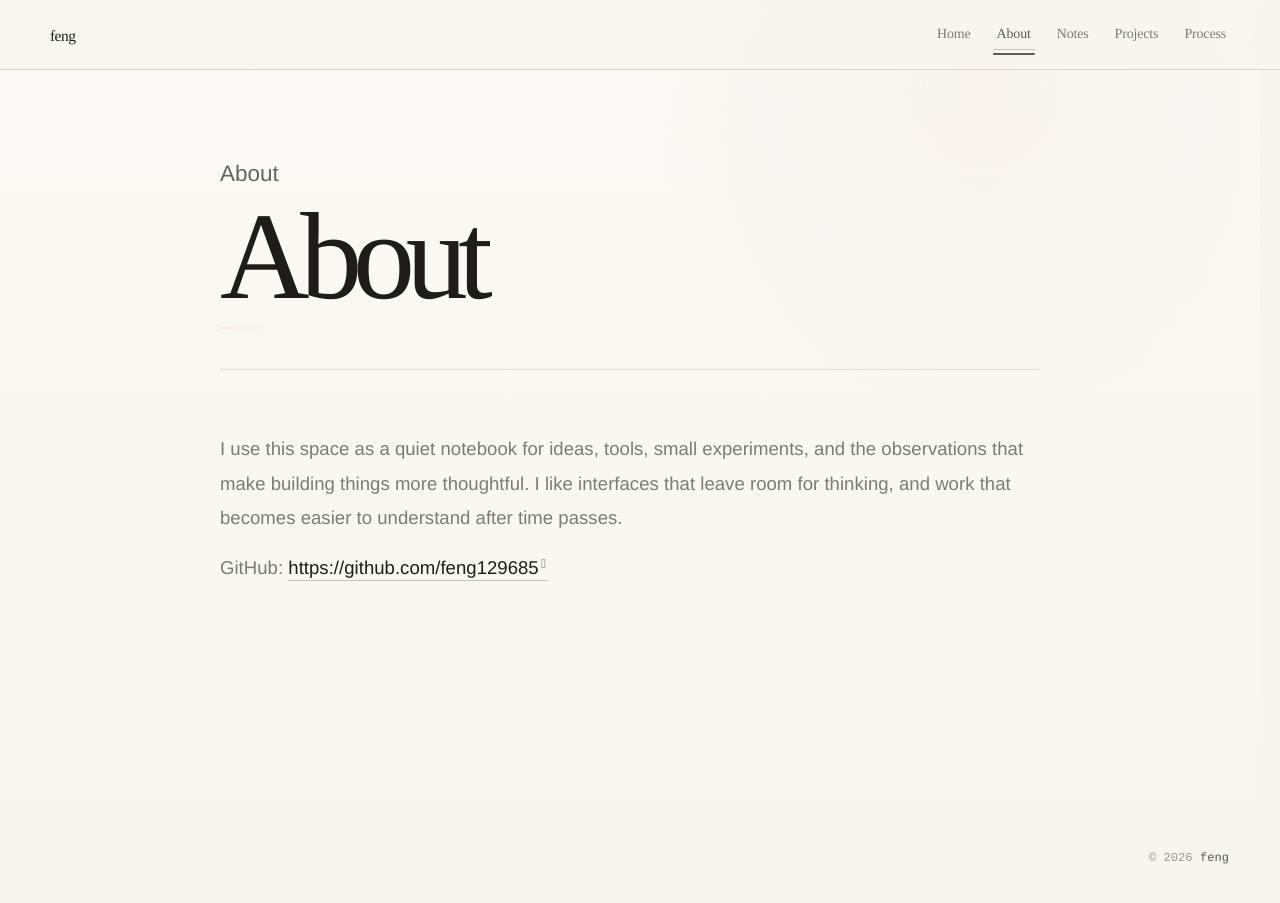
==== commit d2222b8a: "Site updated: 2026-06-07 22:26:09" ====
--- a/about/index.html
+++ b/about/index.html
@@ -104,7 +104,7 @@
     <!--- Icon Part-->
     <link rel="icon" type="image/png" href="/images/redefine-favicon.svg" sizes="192x192">
     <link rel="apple-touch-icon" sizes="180x180" href="/images/redefine-favicon.svg">
-    <meta name="theme-color" content="#6b6b6b">
+    <meta name="theme-color" content="#1f1d19">
     <link rel="shortcut icon" href="/images/redefine-favicon.svg">
     <!--- Page Info-->
     
@@ -131,7 +131,7 @@
 
     
 
-    <link rel="stylesheet" href="/css/common/site-refine.css?v=20260606-porcelain">
+    <link rel="stylesheet" href="/css/common/site-refine.css?v=20260607-editorial-sketch">
 
     
 <link rel="stylesheet" href="/fonts/GeistMono/geist-mono.css">
@@ -153,7 +153,7 @@
 
     <script id="hexo-configurations">
     window.config = {"hostname":"feng.xx.kg","root":"/","language":"en"};
-    window.theme = {"articles":{"style":{"font_size":"16px","line_height":1.5,"image_border_radius":"14px","image_alignment":"center","image_caption":false,"link_icon":true,"delete_mask":false,"title_alignment":"left","headings_top_spacing":{"h1":"3.2rem","h2":"2.4rem","h3":"1.9rem","h4":"1.6rem","h5":"1.4rem","h6":"1.3rem"}},"word_count":{"enable":true,"count":true,"min2read":true},"author_label":{"enable":true,"auto":false,"list":[]},"code_block":{"copy":true,"style":"mac","highlight_theme":{"light":"github","dark":"github-dark"},"font":{"enable":false,"family":null,"url":null}},"toc":{"enable":true,"max_depth":3,"number":false,"expand":true,"init_open":true},"copyright":{"enable":false,"default":"cc_by_nc_sa"},"lazyload":true,"pangu_js":false,"recommendation":{"enable":false,"title":"推荐阅读","limit":3,"mobile_limit":2,"placeholder":"/images/wallhaven-wqery6-light.webp","skip_dirs":[]}},"colors":{"primary":"#6b6b6b","secondary":"#a3a3a3","default_mode":"light"},"global":{"fonts":{"chinese":{"enable":false,"family":"Noto Sans SC","url":null},"english":{"enable":true,"family":"Geist Sans","url":"https://cdn.jsdelivr.net/npm/@fontsource/geist-sans@5.2.5/index.css"},"title":{"enable":true,"family":"Geist Sans","url":"https://cdn.jsdelivr.net/npm/@fontsource/geist-sans@5.2.5/index.css"}},"content_max_width":"1180px","sidebar_width":"300px","hover":{"shadow":false,"scale":false},"scroll_progress":{"bar":true,"percentage":false},"website_counter":{"url":"https://cn.vercount.one/js","enable":false,"site_pv":true,"site_uv":true,"post_pv":true},"single_page":true,"preloader":{"enable":false,"custom_message":null},"side_tools":{"gear_rotation":false,"auto_expand":false},"open_graph":{"enable":true,"image":"/images/redefine-og.webp","description":"A quiet personal network for notes, tools, and small experiments."},"google_analytics":{"enable":false,"id":null}},"home_banner":{"enable":false,"style":"fixed","image":{"light":"/images/wallhaven-wqery6-light.webp","dark":"/images/wallhaven-wqery6-dark.webp"},"title":"feng","subtitle":{"text":[],"hitokoto":{"enable":false,"show_author":false,"api":"https://v1.hitokoto.cn"},"typing_speed":100,"backing_speed":80,"starting_delay":500,"backing_delay":1500,"loop":true,"smart_backspace":true},"text_color":{"light":"#f5f5f5","dark":"#d9d9d9"},"text_style":{"title_size":"2.8rem","subtitle_size":"1.5rem","line_height":1.2},"custom_font":{"enable":false,"family":null,"url":null},"social_links":{"enable":false,"style":"default","links":[{"icon":"fa-brands fa-github","url":null},{"icon":"fa-brands fa-twitter","url":null},{"icon":"fa-solid fa-at","url":"you@example.com"},{"icon":"fa-brands fa-telegram","url":null},{"icon":"/images/custom-icon.svg","url":null}],"qrs":[{"icon":"fa-brands fa-weixin","qr":null},{"icon":"/images/custom-icon.svg","qr":null}]}},"plugins":{"feed":{"enable":false},"aplayer":{"enable":false,"type":"fixed","audios":[{"name":null,"artist":null,"url":null,"cover":null,"lrc":null}]},"mermaid":{"enable":false,"version":"11.4.1","theme":{"light":"default","dark":"dark"}}},"version":"2.9.0","navbar":{"auto_hide":false,"color":{"left":"#f0f0f0","right":"#d8d8d8","transparency":82},"width":{"home":"1200px","pages":"1000px"},"links":{"Home":{"path":"/","icon":"fa-regular fa-house"},"About":{"path":"/about","icon":"fa-regular fa-user"},"Notes":{"path":"/archives","icon":"fa-regular fa-pen-to-square"},"Projects":{"path":"/projects","icon":"fa-regular fa-folder-open"},"Process":{"path":"/#process","icon":"fa-regular fa-compass"}},"search":{"enable":false,"preload":true}},"page_templates":{"friends_column":2,"tags_style":"blur","masonry":{"batch_size":12,"initial_batch_size":24}},"home":{"sidebar":{"enable":true,"position":"left","first_item":"menu","announcement":"A quiet personal network for notes, tools, and small experiments.","show_on_mobile":true,"links":{"About":{"path":"/about","icon":"fa-regular fa-user"},"Notes":{"path":"/archives","icon":"fa-regular fa-pen-to-square"},"Projects":{"path":"/projects","icon":"fa-regular fa-folder-open"},"Process":{"path":"/#process","icon":"fa-regular fa-compass"}}},"article_date_format":"auto","excerpt_length":200,"categories":{"enable":true,"limit":3},"tags":{"enable":true,"limit":3}},"footer":{"runtime":false,"icon":"<i class=\"fa-solid fa-circle\" style=\"font-size: 0.45rem; color: #9a9a9a\"></i>","start":"2026/4/9 16:35:37","statistics":false,"customize":null,"icp":{"enable":false,"number":null,"url":null}},"footerStart":"2026/4/9 16:35:37","mermaid":{"style":{"light":"default","dark":"dark"}}};
+    window.theme = {"articles":{"style":{"font_size":"16px","line_height":1.5,"image_border_radius":"14px","image_alignment":"center","image_caption":false,"link_icon":true,"delete_mask":false,"title_alignment":"left","headings_top_spacing":{"h1":"3.2rem","h2":"2.4rem","h3":"1.9rem","h4":"1.6rem","h5":"1.4rem","h6":"1.3rem"}},"word_count":{"enable":true,"count":true,"min2read":true},"author_label":{"enable":true,"auto":false,"list":[]},"code_block":{"copy":true,"style":"mac","highlight_theme":{"light":"github","dark":"github-dark"},"font":{"enable":false,"family":null,"url":null}},"toc":{"enable":true,"max_depth":3,"number":false,"expand":true,"init_open":true},"copyright":{"enable":false,"default":"cc_by_nc_sa"},"lazyload":true,"pangu_js":false,"recommendation":{"enable":false,"title":"推荐阅读","limit":3,"mobile_limit":2,"placeholder":"/images/wallhaven-wqery6-light.webp","skip_dirs":[]}},"colors":{"primary":"#1f1d19","secondary":"#b8a99b","default_mode":"light"},"global":{"fonts":{"chinese":{"enable":false,"family":"Noto Sans SC","url":null},"english":{"enable":true,"family":"Geist Sans","url":"https://cdn.jsdelivr.net/npm/@fontsource/geist-sans@5.2.5/index.css"},"title":{"enable":true,"family":"Geist Sans","url":"https://cdn.jsdelivr.net/npm/@fontsource/geist-sans@5.2.5/index.css"}},"content_max_width":"1180px","sidebar_width":"300px","hover":{"shadow":false,"scale":false},"scroll_progress":{"bar":true,"percentage":false},"website_counter":{"url":"https://cn.vercount.one/js","enable":false,"site_pv":true,"site_uv":true,"post_pv":true},"single_page":true,"preloader":{"enable":false,"custom_message":null},"side_tools":{"gear_rotation":false,"auto_expand":false},"open_graph":{"enable":true,"image":"/images/redefine-og.webp","description":"A quiet personal network for notes, tools, and small experiments."},"google_analytics":{"enable":false,"id":null}},"home_banner":{"enable":false,"style":"fixed","image":{"light":"/images/wallhaven-wqery6-light.webp","dark":"/images/wallhaven-wqery6-dark.webp"},"title":"feng","subtitle":{"text":[],"hitokoto":{"enable":false,"show_author":false,"api":"https://v1.hitokoto.cn"},"typing_speed":100,"backing_speed":80,"starting_delay":500,"backing_delay":1500,"loop":true,"smart_backspace":true},"text_color":{"light":"#f5f5f5","dark":"#d9d9d9"},"text_style":{"title_size":"2.8rem","subtitle_size":"1.5rem","line_height":1.2},"custom_font":{"enable":false,"family":null,"url":null},"social_links":{"enable":false,"style":"default","links":[{"icon":"fa-brands fa-github","url":null},{"icon":"fa-brands fa-twitter","url":null},{"icon":"fa-solid fa-at","url":"you@example.com"},{"icon":"fa-brands fa-telegram","url":null},{"icon":"/images/custom-icon.svg","url":null}],"qrs":[{"icon":"fa-brands fa-weixin","qr":null},{"icon":"/images/custom-icon.svg","qr":null}]}},"plugins":{"feed":{"enable":false},"aplayer":{"enable":false,"type":"fixed","audios":[{"name":null,"artist":null,"url":null,"cover":null,"lrc":null}]},"mermaid":{"enable":false,"version":"11.4.1","theme":{"light":"default","dark":"dark"}}},"version":"2.9.0","navbar":{"auto_hide":false,"color":{"left":"#f0f0f0","right":"#d8d8d8","transparency":82},"width":{"home":"1200px","pages":"1000px"},"links":{"Home":{"path":"/","icon":"fa-regular fa-house"},"About":{"path":"/about","icon":"fa-regular fa-user"},"Notes":{"path":"/archives","icon":"fa-regular fa-pen-to-square"},"Projects":{"path":"/projects","icon":"fa-regular fa-folder-open"},"Process":{"path":"/#process","icon":"fa-regular fa-compass"}},"search":{"enable":false,"preload":true}},"page_templates":{"friends_column":2,"tags_style":"blur","masonry":{"batch_size":12,"initial_batch_size":24}},"home":{"sidebar":{"enable":true,"position":"left","first_item":"menu","announcement":"A quiet personal network for notes, tools, and small experiments.","show_on_mobile":true,"links":{"About":{"path":"/about","icon":"fa-regular fa-user"},"Notes":{"path":"/archives","icon":"fa-regular fa-pen-to-square"},"Projects":{"path":"/projects","icon":"fa-regular fa-folder-open"},"Process":{"path":"/#process","icon":"fa-regular fa-compass"}}},"article_date_format":"auto","excerpt_length":200,"categories":{"enable":true,"limit":3},"tags":{"enable":true,"limit":3}},"footer":{"runtime":false,"icon":"<i class=\"fa-solid fa-circle\" style=\"font-size: 0.45rem; color: #9a9a9a\"></i>","start":"2026/4/9 16:35:37","statistics":false,"customize":null,"icp":{"enable":false,"number":null,"url":null}},"footerStart":"2026/4/9 16:35:37","mermaid":{"style":{"light":"default","dark":"dark"}}};
     window.lang_ago = {"second":"%s seconds ago","minute":"%s minutes ago","hour":"%s hours ago","day":"%s days ago","week":"%s weeks ago","month":"%s months ago","year":"%s years ago"};
     window.i18n = {"search":"Search...","toc":"On this page","prev":"Prev","next":"Next","prev_posts":"Prev posts","next_posts":"Next posts","page":"Page %d","recent_posts":"Recent Posts","share":"Share","powered_by":"POWERED BY %s","theme":"THEME","rss_feed":"RSS Feed","category":"Category","categories":"Categories","tag":"Tag","tags":"Tags","post":"Post","posts":"Posts","tagcloud":"Tag Cloud","comment":"Comment","comments":"Comments","home":"Home","archive":"Archive","archives":"Archives","top":"TOP","sticky":"Sticky","go-back-home":"Go Back Home","masonry_loading":"Loading photos...","image_viewer":"Image viewer","close":"Close","exif":{"title":"EXIF","cards":{"camera":"Camera","lens":"Lens","exposure":"Exposure","other":"Other"},"fields":{"make":"Brand","model":"Model","date_taken":"Date taken","lens_model":"Lens","focal_length":"Focal length","focus_mode":"Focus mode","shutter":"Shutter","aperture":"Aperture","iso":"ISO","exposure_program":"Exposure program","exposure_compensation":"Exposure compensation","metering_mode":"Metering mode","flash":"Flash","white_balance":"White balance","latitude":"Latitude","longitude":"Longitude","altitude":"Altitude"},"status":{"loading":"Loading...","no_exif":"No EXIF available","library_missing":"EXIF library not loaded","image_source_missing":"Image source unavailable","unavailable":"EXIF unavailable (blocked by CORS or missing metadata)","flag_unavailable":"EXIF unavailable"}},"about":"About","changelog":"Changelog","links":"Links","link":"Link","friends":"Friends","friend":"Friend","timeline":"Timeline","shuoshuo":"Shuoshuo","bookmarks":"Bookmarks","site_uv":"VISITOR COUNT","site_pv":"TOTAL PAGE VIEWS","read_more":"Read more","wordcount":"Words","min2read":"Mins","status":"Status","runtime":"Blog up for","days":"days","hours":"hrs","minutes":"Min","seconds":"Sec","optimized_by":"and Optimized by Evan","rights":"All Rights Reserved","site_posts":"%s posts in total","site_wordcount":"%s words in total","copyright":{"author":"Author","title":"Title","link":"Link","create_time":"Created at","update_time":"Updated at","license_title":"License","license_content":"This work is licensed under %s.","all_rights_reserved":"All Rights Reserved &#169; %s","public_domain":"This work is in the public domain."},"ago":{"second":"%s seconds ago","minute":"%s minutes ago","hour":"%s hours ago","day":"%s days ago","week":"%s weeks ago","month":"%s months ago","year":"%s years ago"},"create_time":"Created","update_time":"Updated","expired":"This post is written %s days ago, and the content may not be up to date."};
     window.data = {"masonry":false};
--- a/css/style.css
+++ b/css/style.css
@@ -126,7 +126,7 @@
   --second-background-color: #f7f7f7;
   --third-background-color: #f4f4f4;
   --third-background-color-transparent: rgba(241,241,241,0.72);
-  --primary-color: #6b6b6b;
+  --primary-color: #1f1d19;
   --first-text-color: rgba(0,0,0,0.82);
   --second-text-color: rgba(0,0,0,0.74);
   --third-text-color: rgba(0,0,0,0.46);
@@ -134,7 +134,7 @@
   --default-text-color: rgba(0,0,0,0.64);
   --invert-text-color: #bebec6;
   --border-color: rgba(0,0,0,0.05);
-  --selection-color: #7a7a7a;
+  --selection-color: #38352d;
   --shadow-color-1: rgba(0,0,0,0.035);
   --shadow-color-2: rgba(0,0,0,0.028);
   --shadow-hover-color: rgba(0,0,0,0.12);
@@ -173,7 +173,7 @@
   --second-background-color: #f7f7f7;
   --third-background-color: #f4f4f4;
   --third-background-color-transparent: rgba(241,241,241,0.72);
-  --primary-color: #6b6b6b;
+  --primary-color: #1f1d19;
   --first-text-color: rgba(0,0,0,0.82);
   --second-text-color: rgba(0,0,0,0.74);
   --third-text-color: rgba(0,0,0,0.46);
@@ -181,7 +181,7 @@
   --default-text-color: rgba(0,0,0,0.64);
   --invert-text-color: #bebec6;
   --border-color: rgba(0,0,0,0.05);
-  --selection-color: #7a7a7a;
+  --selection-color: #38352d;
   --shadow-color-1: rgba(0,0,0,0.035);
   --shadow-color-2: rgba(0,0,0,0.028);
   --shadow-hover-color: rgba(0,0,0,0.12);
@@ -220,7 +220,7 @@
   --second-background-color: #242529;
   --third-background-color: #292b2f;
   --third-background-color-transparent: rgba(32,33,36,0.6);
-  --primary-color: #6b6b6b;
+  --primary-color: #1f1d19;
   --first-text-color: rgba(255,255,255,0.9);
   --second-text-color: rgba(255,255,255,0.82);
   --third-text-color: rgba(255,255,255,0.5);
@@ -228,7 +228,7 @@
   --default-text-color: rgba(255,255,255,0.72);
   --invert-text-color: #373d3f;
   --border-color: rgba(255,255,255,0.08);
-  --selection-color: #7a7a7a;
+  --selection-color: #38352d;
   --shadow-color-1: rgba(255,255,255,0.05);
   --shadow-color-2: rgba(255,255,255,0.03);
   --shadow-hover-color: rgba(255,255,255,0.12);
@@ -9854,6 +9854,2399 @@
     line-height: 1.72 !important;
   }
 }
+html {
+  background: #06080d !important;
+  color-scheme: dark;
+}
+body {
+  background: #06080d !important;
+  font-family: 'Geist', 'Inter', 'Segoe UI', 'Noto Sans SC', sans-serif !important;
+  -webkit-font-smoothing: antialiased;
+  text-rendering: geometricPrecision;
+}
+body::selection,
+body *::selection {
+  color: #071019 !important;
+  background: #b9dcf7 !important;
+}
+a:focus-visible,
+button:focus-visible,
+input:focus-visible,
+textarea:focus-visible {
+  outline: 2px solid rgba(156,199,232,0.72) !important;
+  outline-offset: 4px !important;
+}
+.right-side-tools-container {
+  display: none !important;
+}
+.progress-bar-container {
+  height: 2px !important;
+}
+.progress-bar-container .scroll-progress-bar,
+.progress-bar-container .pjax-progress-bar,
+.progress-bar-container .swup-progress-bar {
+  height: 2px !important;
+  background: linear-gradient(90deg, rgba(156,199,232,0.92), rgba(255,255,255,0.46)) !important;
+  box-shadow: none !important;
+  border-radius: 999px !important;
+}
+.portfolio-home-page,
+html.dark .portfolio-home-page {
+  min-height: 100vh;
+  color: #f3f7fb !important;
+  background: #06080d !important;
+}
+.portfolio-home-page .main-content-container,
+html.dark .portfolio-home-page .main-content-container {
+  padding-top: 0 !important;
+  background: transparent !important;
+}
+.portfolio-home-page .main-content-header,
+html.dark .portfolio-home-page .main-content-header,
+.portfolio-home-page .main-content-footer,
+html.dark .portfolio-home-page .main-content-footer,
+.portfolio-home-page .portfolio-sidebar-shell,
+html.dark .portfolio-home-page .portfolio-sidebar-shell {
+  display: none !important;
+}
+.portfolio-home-page .main-content-body,
+html.dark .portfolio-home-page .main-content-body {
+  display: block !important;
+  padding: 0 !important;
+  background: transparent !important;
+}
+.portfolio-home-page .main-content,
+html.dark .portfolio-home-page .main-content {
+  width: 100% !important;
+  max-width: none !important;
+  min-height: 100vh !important;
+  margin: 0 !important;
+  background: transparent !important;
+}
+.portfolio-home-page .home-content-container,
+html.dark .portfolio-home-page .home-content-container {
+  margin: 0 !important;
+}
+.studio-home {
+  position: relative;
+  min-height: 100vh;
+  overflow: hidden;
+  color: #f3f7fb !important;
+  background: radial-gradient(circle at 78% 8%, rgba(156,199,232,0.18), transparent 28%), radial-gradient(circle at 10% 22%, rgba(255,255,255,0.06), transparent 24%), linear-gradient(145deg, #05070b 0%, #0a0e15 52%, #06080d 100%) !important;
+  isolation: isolate;
+}
+.studio-home::before {
+  content: '';
+  position: fixed;
+  inset: 0;
+  z-index: -2;
+  pointer-events: none;
+  background-image: linear-gradient(rgba(231,238,246,0.045) 1px, transparent 1px), linear-gradient(90deg, rgba(231,238,246,0.035) 1px, transparent 1px);
+  background-size: 78px 78px;
+  mask-image: radial-gradient(circle at 58% 18%, #000 0%, rgba(0,0,0,0.78) 28%, transparent 72%);
+  opacity: 0.62;
+}
+.studio-home::after {
+  content: '';
+  position: fixed;
+  right: -18vw;
+  top: 8vh;
+  z-index: -1;
+  width: 64vw;
+  height: 64vw;
+  pointer-events: none;
+  border-radius: 999px;
+  background: radial-gradient(circle, rgba(156,199,232,0.13), rgba(156,199,232,0.038) 42%, transparent 70%);
+  filter: blur(18px);
+}
+.studio-nav,
+.studio-hero,
+.studio-section {
+  width: 1180px;
+  margin: 0 auto;
+}
+.studio-nav {
+  position: sticky;
+  top: 1rem;
+  z-index: 30;
+  display: flex;
+  align-items: center;
+  justify-content: space-between;
+  gap: 1rem;
+  min-height: 4rem;
+  margin-top: 1rem;
+  padding: 0.6rem 0.72rem 0.6rem 1rem;
+  border: 1px solid rgba(231,238,246,0.105);
+  border-radius: 999px;
+  background: rgba(10,14,21,0.72);
+  box-shadow: 0 18px 70px rgba(0,0,0,0.28), inset 0 1px rgba(255,255,255,0.06);
+  backdrop-filter: blur(20px) saturate(118%);
+}
+.studio-brand {
+  display: inline-flex;
+  min-width: 6.2rem;
+  min-height: 2.5rem;
+  align-items: center;
+  padding: 0 0.45rem;
+  color: #f3f7fb !important;
+  font-family: 'Geist', 'Inter', 'Segoe UI', 'Noto Sans SC', sans-serif !important;
+  font-size: 1.05rem;
+  font-weight: 680;
+  letter-spacing: -0.045em;
+  text-decoration: none !important;
+}
+.studio-brand i {
+  color: #9cc7e8 !important;
+  font-style: normal;
+}
+.studio-nav__links {
+  display: flex;
+  align-items: center;
+  justify-content: center;
+  gap: 0.22rem;
+  min-width: 0;
+}
+.studio-nav__links a {
+  display: inline-flex;
+  min-height: 2.45rem;
+  align-items: center;
+  padding: 0 0.86rem;
+  color: rgba(231,238,246,0.68) !important;
+  border-radius: 999px;
+  font-family: 'Geist', 'Inter', 'Segoe UI', 'Noto Sans SC', sans-serif !important;
+  font-size: 0.88rem;
+  font-weight: 560;
+  letter-spacing: -0.015em;
+  text-decoration: none !important;
+  transition: color 160ms ease, background 160ms ease, opacity 160ms ease;
+}
+.studio-nav__links a:hover {
+  color: #f3f7fb !important;
+  background: rgba(255,255,255,0.07);
+}
+.studio-nav__status {
+  display: inline-flex;
+  min-height: 2.5rem;
+  align-items: center;
+  justify-content: center;
+  padding: 0 1rem;
+  color: #061018 !important;
+  background: linear-gradient(135deg, #b9dcf7, #dceefa);
+  border: 1px solid rgba(255,255,255,0.48);
+  border-radius: 999px;
+  font-family: 'Geist', 'Inter', 'Segoe UI', 'Noto Sans SC', sans-serif !important;
+  font-size: 0.86rem;
+  font-weight: 680;
+  letter-spacing: -0.015em;
+  text-decoration: none !important;
+  box-shadow: 0 12px 44px rgba(156,199,232,0.18);
+  transition: transform 220ms cubic-bezier(0.19, 1, 0.22, 1), box-shadow 180ms ease;
+}
+.studio-nav__status:hover {
+  transform: translateY(-1px);
+  box-shadow: 0 16px 54px rgba(156,199,232,0.24);
+}
+.studio-hero {
+  display: grid;
+  grid-template-columns: minmax(0, 1.06fr) minmax(360px, 0.86fr);
+  align-items: center;
+  gap: clamp(2rem, 5vw, 5.4rem);
+  min-height: calc(100vh - 5rem);
+  padding: clamp(4.2rem, 7vw, 6.8rem) 0 clamp(3.2rem, 5vw, 5rem);
+}
+.studio-hero__copy {
+  max-width: 760px;
+}
+.studio-kicker {
+  display: inline-flex;
+  align-items: center;
+  gap: 0.7rem;
+  margin: 0 0 1.2rem !important;
+  color: #9cc7e8 !important;
+  font-family: 'Geist Mono', 'JetBrains Mono', 'SFMono-Regular', Consolas, monospace !important;
+  font-size: 0.72rem !important;
+  font-weight: 620 !important;
+  letter-spacing: 0.16em !important;
+  text-transform: uppercase !important;
+}
+.studio-kicker::after {
+  content: '';
+  display: inline-block;
+  width: 3.2rem;
+  height: 1px;
+  background: linear-gradient(90deg, rgba(156,199,232,0.52), transparent);
+}
+.studio-hero h1,
+.studio-section h2,
+.studio-contact h2 {
+  margin: 0 !important;
+  color: #f3f7fb !important;
+  font-family: 'Geist', 'Inter', 'Segoe UI', 'Noto Sans SC', sans-serif !important;
+  font-weight: 720 !important;
+  letter-spacing: -0.078em !important;
+  text-wrap: balance;
+}
+.studio-hero h1 {
+  max-width: 840px;
+  font-size: clamp(4.2rem, 8.3vw, 8.8rem) !important;
+  line-height: 0.88 !important;
+}
+.studio-lead {
+  max-width: 42rem;
+  margin: 1.7rem 0 0 !important;
+  color: rgba(231,238,246,0.68) !important;
+  font-family: 'Geist', 'Inter', 'Segoe UI', 'Noto Sans SC', sans-serif !important;
+  font-size: clamp(1.05rem, 1.45vw, 1.26rem) !important;
+  line-height: 1.72 !important;
+  letter-spacing: -0.02em;
+}
+.studio-actions,
+.studio-section__actions {
+  display: flex;
+  flex-wrap: wrap;
+  align-items: center;
+  gap: 0.78rem;
+}
+.studio-actions {
+  margin-top: 2.1rem;
+}
+.studio-button,
+.studio-inline-link {
+  display: inline-flex;
+  align-items: center;
+  justify-content: center;
+  gap: 0.46rem;
+  color: #f3f7fb !important;
+  font-family: 'Geist', 'Inter', 'Segoe UI', 'Noto Sans SC', sans-serif !important;
+  text-decoration: none !important;
+  transition: color 160ms ease, opacity 160ms ease, transform 220ms cubic-bezier(0.19, 1, 0.22, 1), background 160ms ease, border-color 160ms ease, box-shadow 180ms ease;
+}
+.studio-button {
+  min-height: 3rem;
+  padding: 0 1.12rem;
+  border: 1px solid rgba(231,238,246,0.105);
+  border-radius: 999px;
+  font-size: 0.94rem;
+  font-weight: 650;
+  letter-spacing: -0.018em;
+}
+.studio-button:hover {
+  transform: translateY(-2px);
+}
+.studio-button--primary {
+  color: #061018 !important;
+  background: linear-gradient(135deg, #b9dcf7, #eef8ff);
+  border-color: rgba(255,255,255,0.58);
+  box-shadow: 0 18px 58px rgba(156,199,232,0.18);
+}
+.studio-button--primary:hover {
+  box-shadow: 0 24px 74px rgba(156,199,232,0.25);
+}
+.studio-button--ghost {
+  color: rgba(231,238,246,0.68) !important;
+  background: rgba(255,255,255,0.04);
+}
+.studio-button--ghost:hover {
+  color: #f3f7fb !important;
+  background: rgba(255,255,255,0.075);
+  border-color: rgba(231,238,246,0.18);
+}
+.studio-inline-link {
+  width: fit-content;
+  color: rgba(231,238,246,0.68) !important;
+  font-size: 0.95rem;
+  font-weight: 620;
+  letter-spacing: -0.018em;
+}
+.studio-inline-link:hover {
+  color: #f3f7fb !important;
+  transform: translateX(3px);
+}
+.studio-inline-link--muted {
+  color: rgba(231,238,246,0.42) !important;
+}
+.studio-metrics {
+  display: flex;
+  flex-wrap: wrap;
+  gap: 0.72rem;
+  margin-top: 2.5rem;
+}
+.studio-metrics span {
+  display: inline-flex;
+  min-height: 2.25rem;
+  align-items: center;
+  gap: 0.48rem;
+  padding: 0 0.78rem;
+  color: rgba(231,238,246,0.42);
+  border: 1px solid rgba(231,238,246,0.085);
+  border-radius: 999px;
+  background: rgba(255,255,255,0.035);
+  font-family: 'Geist Mono', 'JetBrains Mono', 'SFMono-Regular', Consolas, monospace;
+  font-size: 0.72rem;
+  letter-spacing: 0.04em;
+  text-transform: uppercase;
+}
+.studio-metrics strong {
+  color: #f3f7fb;
+  font-weight: 680;
+}
+.studio-orbit {
+  position: relative;
+  min-height: 540px;
+  overflow: hidden;
+  border: 1px solid rgba(231,238,246,0.105);
+  border-radius: 34px;
+  background: linear-gradient(145deg, rgba(255,255,255,0.082), rgba(255,255,255,0.032));
+  box-shadow: 0 34px 110px rgba(0,0,0,0.34), inset 0 1px rgba(255,255,255,0.08);
+  backdrop-filter: blur(18px) saturate(112%);
+}
+.studio-orbit::before {
+  content: '';
+  position: absolute;
+  inset: -1px;
+  pointer-events: none;
+  background: radial-gradient(circle at 73% 20%, rgba(156,199,232,0.22), transparent 32%), radial-gradient(circle at 24% 82%, rgba(255,255,255,0.07), transparent 30%);
+}
+.studio-orbit__top,
+.studio-orbit__bottom {
+  position: relative;
+  z-index: 2;
+  display: flex;
+  align-items: center;
+  justify-content: space-between;
+  color: rgba(231,238,246,0.42);
+  font-family: 'Geist Mono', 'JetBrains Mono', 'SFMono-Regular', Consolas, monospace;
+  font-size: 0.7rem;
+  letter-spacing: 0.13em;
+  text-transform: uppercase;
+}
+.studio-orbit__top {
+  padding: 1.2rem 1.35rem;
+  border-bottom: 1px solid rgba(231,238,246,0.085);
+}
+.studio-orbit__top span:last-child {
+  position: relative;
+  padding-left: 0.9rem;
+  color: rgba(195,232,206,0.76);
+}
+.studio-orbit__top span:last-child::before {
+  content: '';
+  position: absolute;
+  left: 0;
+  top: 50%;
+  width: 0.42rem;
+  height: 0.42rem;
+  border-radius: 999px;
+  background: #9ee6b4;
+  box-shadow: 0 0 18px rgba(158,230,180,0.36);
+  transform: translateY(-50%);
+}
+.studio-orbit__bottom {
+  position: absolute;
+  inset: auto 1.35rem 1.25rem;
+  padding-top: 1rem;
+  border-top: 1px solid rgba(231,238,246,0.085);
+}
+.studio-orbit__bottom strong {
+  color: #f3f7fb;
+  font-weight: 650;
+  text-transform: none;
+  letter-spacing: 0;
+}
+.studio-orbit__canvas {
+  position: absolute;
+  inset: 5.4rem 1.3rem 4.8rem;
+  z-index: 1;
+}
+.studio-orbit__ring {
+  position: absolute;
+  left: 50%;
+  top: 50%;
+  border: 1px solid rgba(231,238,246,0.1);
+  border-radius: 999px;
+  transform: translate(-50%, -50%) rotate(-12deg);
+}
+.studio-orbit__ring--one {
+  width: 84%;
+  aspect-ratio: 1/1;
+}
+.studio-orbit__ring--two {
+  width: 58%;
+  aspect-ratio: 1/1;
+  border-color: rgba(156,199,232,0.16);
+  transform: translate(-50%, -50%) rotate(18deg);
+}
+.studio-orbit__core {
+  position: absolute;
+  left: 50%;
+  top: 50%;
+  display: grid;
+  width: 9.2rem;
+  height: 9.2rem;
+  place-items: center;
+  color: #f3f7fb !important;
+  background: linear-gradient(145deg, rgba(255,255,255,0.11), rgba(255,255,255,0.045));
+  border: 1px solid rgba(231,238,246,0.14);
+  border-radius: 2rem;
+  box-shadow: 0 24px 70px rgba(0,0,0,0.28), inset 0 1px rgba(255,255,255,0.08);
+  font-family: 'Geist', 'Inter', 'Segoe UI', 'Noto Sans SC', sans-serif;
+  font-size: 4.1rem;
+  font-weight: 720;
+  letter-spacing: -0.17em;
+  transform: translate(-50%, -50%);
+}
+.studio-orbit__node {
+  position: absolute;
+  display: inline-flex;
+  min-width: 4.7rem;
+  min-height: 2.25rem;
+  align-items: center;
+  justify-content: center;
+  color: rgba(231,238,246,0.68) !important;
+  background: rgba(255,255,255,0.06);
+  border: 1px solid rgba(231,238,246,0.12);
+  border-radius: 999px;
+  box-shadow: 0 16px 46px rgba(0,0,0,0.18);
+  font-family: 'Geist Mono', 'JetBrains Mono', 'SFMono-Regular', Consolas, monospace;
+  font-size: 0.66rem;
+  letter-spacing: 0.13em;
+  text-transform: uppercase;
+}
+.studio-orbit__node--api {
+  right: 3%;
+  top: 14%;
+}
+.studio-orbit__node--bead {
+  left: 4%;
+  bottom: 21%;
+}
+.studio-orbit__node--agent {
+  right: 9%;
+  bottom: 12%;
+}
+.studio-section {
+  position: relative;
+  padding: clamp(4.2rem, 7vw, 7rem) 0;
+  border-top: 1px solid rgba(231,238,246,0.085);
+}
+.studio-section__head {
+  display: grid;
+  gap: 0.86rem;
+  margin-bottom: clamp(1.7rem, 4vw, 3rem);
+}
+.studio-section__head h2 {
+  max-width: 760px;
+  font-size: clamp(2.35rem, 5.1vw, 5rem) !important;
+  line-height: 0.98 !important;
+}
+.studio-section__head--row {
+  grid-template-columns: minmax(0, 1fr) auto;
+  align-items: end;
+  gap: 1.5rem;
+}
+.studio-project-grid {
+  display: grid;
+  grid-template-columns: repeat(3, minmax(0, 1fr));
+  gap: clamp(1rem, 2vw, 1.28rem);
+}
+.studio-project-card {
+  min-width: 0;
+  min-height: 380px;
+}
+.studio-project-card a {
+  position: relative;
+  display: flex;
+  height: 100%;
+  min-height: 380px;
+  flex-direction: column;
+  overflow: hidden;
+  padding: clamp(1.25rem, 2.3vw, 1.8rem);
+  color: #f3f7fb !important;
+  text-decoration: none !important;
+  border: 1px solid rgba(231,238,246,0.105);
+  border-radius: 28px;
+  background: linear-gradient(155deg, rgba(255,255,255,0.078), rgba(255,255,255,0.032));
+  box-shadow: 0 24px 78px rgba(0,0,0,0.22), inset 0 1px rgba(255,255,255,0.06);
+  transition: transform 260ms cubic-bezier(0.19, 1, 0.22, 1), border-color 160ms ease, background 160ms ease, box-shadow 180ms ease;
+}
+.studio-project-card a::before {
+  content: '';
+  position: absolute;
+  right: -34%;
+  top: -22%;
+  width: 15rem;
+  height: 15rem;
+  border-radius: 999px;
+  background: radial-gradient(circle, rgba(156,199,232,0.16), transparent 68%);
+  transition: transform 320ms cubic-bezier(0.19, 1, 0.22, 1), opacity 180ms ease;
+}
+.studio-project-card a:hover {
+  transform: translateY(-5px);
+  border-color: rgba(231,238,246,0.18);
+  background: linear-gradient(155deg, rgba(255,255,255,0.098), rgba(255,255,255,0.04));
+  box-shadow: 0 30px 92px rgba(0,0,0,0.28), inset 0 1px rgba(255,255,255,0.075);
+}
+.studio-project-card a:hover::before {
+  transform: translate(-8%, 8%) scale(1.12);
+}
+.studio-project-card__index,
+.studio-project-card__label,
+.studio-project-card__host {
+  position: relative;
+  z-index: 1;
+  font-family: 'Geist Mono', 'JetBrains Mono', 'SFMono-Regular', Consolas, monospace;
+}
+.studio-project-card__index {
+  color: rgba(231,238,246,0.42);
+  font-size: 0.78rem;
+  letter-spacing: 0.16em;
+}
+.studio-project-card__label {
+  width: fit-content;
+  margin: 1.1rem 0 auto;
+  padding: 0.42rem 0.68rem;
+  color: rgba(231,238,246,0.58);
+  border: 1px solid rgba(231,238,246,0.1);
+  border-radius: 999px;
+  background: rgba(255,255,255,0.04);
+  font-size: 0.64rem;
+  letter-spacing: 0.14em;
+  text-transform: uppercase;
+}
+.studio-project-card h3 {
+  position: relative;
+  z-index: 1;
+  margin: 3rem 0 0.82rem !important;
+  color: #f3f7fb !important;
+  font-family: 'Geist', 'Inter', 'Segoe UI', 'Noto Sans SC', sans-serif !important;
+  font-size: clamp(1.42rem, 2.4vw, 2.2rem) !important;
+  line-height: 1.04 !important;
+  font-weight: 700 !important;
+  letter-spacing: -0.058em !important;
+}
+.studio-project-card p {
+  position: relative;
+  z-index: 1;
+  min-height: 5.1rem;
+  margin: 0 !important;
+  color: rgba(231,238,246,0.68) !important;
+  font-family: 'Geist', 'Inter', 'Segoe UI', 'Noto Sans SC', sans-serif !important;
+  font-size: 0.96rem !important;
+  line-height: 1.68 !important;
+}
+.studio-project-card__host {
+  display: flex;
+  justify-content: space-between;
+  gap: 1rem;
+  margin-top: 1.85rem;
+  padding-top: 1rem;
+  color: rgba(231,238,246,0.42);
+  border-top: 1px solid rgba(231,238,246,0.09);
+  font-size: 0.68rem;
+  letter-spacing: 0.04em;
+}
+.studio-note-list {
+  overflow: hidden;
+  border: 1px solid rgba(231,238,246,0.105);
+  border-radius: 28px;
+  background: rgba(255,255,255,0.038);
+  box-shadow: 0 22px 74px rgba(0,0,0,0.2);
+}
+.studio-note {
+  display: grid;
+  grid-template-columns: 4.5rem minmax(0, 1fr) auto;
+  gap: clamp(1rem, 3vw, 2.5rem);
+  align-items: baseline;
+  padding: clamp(1.25rem, 2.6vw, 1.9rem);
+  border-bottom: 1px solid rgba(231,238,246,0.085);
+}
+.studio-note:last-child {
+  border-bottom: 0;
+}
+.studio-note__index,
+.studio-note time {
+  color: rgba(231,238,246,0.42);
+  font-family: 'Geist Mono', 'JetBrains Mono', 'SFMono-Regular', Consolas, monospace;
+  font-size: 0.72rem;
+  letter-spacing: 0.1em;
+}
+.studio-note__body {
+  min-width: 0;
+}
+.studio-note h3 {
+  margin: 0 0 0.52rem !important;
+  font-family: 'Geist', 'Inter', 'Segoe UI', 'Noto Sans SC', sans-serif !important;
+  font-size: clamp(1.24rem, 2.1vw, 1.9rem) !important;
+  line-height: 1.1 !important;
+  font-weight: 680 !important;
+  letter-spacing: -0.05em !important;
+}
+.studio-note h3 a {
+  color: #f3f7fb !important;
+  text-decoration: none !important;
+  transition: opacity 160ms ease;
+}
+.studio-note h3 a:hover {
+  opacity: 0.68;
+}
+.studio-note p {
+  max-width: 48rem;
+  margin: 0 !important;
+  color: rgba(231,238,246,0.68) !important;
+  font-family: 'Geist', 'Inter', 'Segoe UI', 'Noto Sans SC', sans-serif !important;
+  line-height: 1.72 !important;
+}
+.studio-about {
+  display: grid;
+  grid-template-columns: minmax(0, 1fr) minmax(280px, 0.42fr);
+  gap: clamp(1rem, 2.5vw, 1.4rem);
+  align-items: stretch;
+}
+.studio-about__copy,
+.studio-about__panel {
+  border: 1px solid rgba(231,238,246,0.105);
+  border-radius: 30px;
+  background: linear-gradient(145deg, rgba(255,255,255,0.07), rgba(255,255,255,0.028));
+  box-shadow: 0 24px 82px rgba(0,0,0,0.22), inset 0 1px rgba(255,255,255,0.06);
+}
+.studio-about__copy {
+  padding: clamp(1.7rem, 4vw, 3.1rem);
+}
+.studio-about__copy h2 {
+  font-size: clamp(2.25rem, 4.6vw, 4.7rem) !important;
+  line-height: 0.98 !important;
+}
+.studio-about__copy p {
+  max-width: 46rem;
+  margin: 1.25rem 0 1.4rem !important;
+  color: rgba(231,238,246,0.68) !important;
+  font-size: 1.02rem !important;
+  line-height: 1.76 !important;
+}
+.studio-about__panel {
+  display: flex;
+  min-height: 260px;
+  flex-direction: column;
+  justify-content: flex-end;
+  padding: clamp(1.35rem, 3vw, 2rem);
+}
+.studio-about__panel span {
+  color: #9cc7e8;
+  font-family: 'Geist Mono', 'JetBrains Mono', 'SFMono-Regular', Consolas, monospace;
+  font-size: 0.72rem;
+  letter-spacing: 0.14em;
+}
+.studio-about__panel h3 {
+  margin: 1rem 0 0.65rem !important;
+  color: #f3f7fb !important;
+  font-size: clamp(1.45rem, 2.5vw, 2.2rem) !important;
+  line-height: 1.04 !important;
+  letter-spacing: -0.055em !important;
+}
+.studio-about__panel p {
+  margin: 0 !important;
+  color: rgba(231,238,246,0.68) !important;
+  line-height: 1.7 !important;
+}
+.studio-contact {
+  min-height: 46vh;
+  display: grid;
+  align-content: center;
+  justify-items: start;
+}
+.studio-contact h2 {
+  max-width: 760px;
+  margin: 0 0 1.8rem !important;
+  font-size: clamp(2.4rem, 5.4vw, 5.2rem) !important;
+  line-height: 0.98 !important;
+}
+.portfolio-archive-page,
+.portfolio-secondary-page,
+html.dark .portfolio-archive-page,
+html.dark .portfolio-secondary-page {
+  color: #f3f7fb !important;
+  background: radial-gradient(circle at 76% 0%, rgba(156,199,232,0.11), transparent 28%), linear-gradient(145deg, #05070b, #0a0e15 56%, #06080d) !important;
+}
+.portfolio-archive-page .main-content-container,
+.portfolio-secondary-page .main-content-container {
+  background: transparent !important;
+}
+.navbar-container,
+html.dark .navbar-container,
+html.dark .portfolio-archive-page .navbar-container {
+  background: rgba(10,14,21,0.76) !important;
+  border-bottom: 1px solid rgba(231,238,246,0.105) !important;
+  box-shadow: 0 16px 60px rgba(0,0,0,0.2) !important;
+  backdrop-filter: blur(18px) saturate(116%) !important;
+}
+.navbar-container .logo-title,
+html.dark .navbar-container .logo-title,
+html.dark .portfolio-archive-page .navbar-container .logo-title {
+  color: #f3f7fb !important;
+  font-family: 'Geist', 'Inter', 'Segoe UI', 'Noto Sans SC', sans-serif !important;
+  font-weight: 680 !important;
+  letter-spacing: -0.04em;
+}
+.navbar-container .navbar-item a,
+html.dark .navbar-container .navbar-item a,
+html.dark .portfolio-archive-page .navbar-container .navbar-item a,
+.navbar-container .icon-item,
+html.dark .navbar-container .icon-item,
+html.dark .portfolio-archive-page .navbar-container .icon-item {
+  color: rgba(231,238,246,0.68) !important;
+}
+.navbar-container .navbar-item a:hover,
+html.dark .navbar-container .navbar-item a:hover,
+html.dark .portfolio-archive-page .navbar-container .navbar-item a:hover,
+.navbar-container .navbar-item a.active,
+html.dark .navbar-container .navbar-item a.active,
+html.dark .portfolio-archive-page .navbar-container .navbar-item a.active,
+.navbar-container .icon-item:hover,
+html.dark .navbar-container .icon-item:hover,
+html.dark .portfolio-archive-page .navbar-container .icon-item:hover {
+  color: #f3f7fb !important;
+}
+.navbar-container .navbar-item a.active,
+html.dark .navbar-container .navbar-item a.active,
+html.dark .portfolio-archive-page .navbar-container .navbar-item a.active {
+  border-bottom-color: rgba(156,199,232,0.52) !important;
+}
+.navbar-container .navbar-drawer,
+html.dark .navbar-container .navbar-drawer,
+html.dark .portfolio-archive-page .navbar-container .navbar-drawer {
+  background: rgba(6,8,13,0.98) !important;
+  color: #f3f7fb !important;
+  overscroll-behavior: contain;
+}
+.navbar-container .navbar-drawer .drawer-navbar-item a,
+html.dark .navbar-container .navbar-drawer .drawer-navbar-item a,
+html.dark .portfolio-archive-page .navbar-container .navbar-drawer .drawer-navbar-item a,
+.navbar-container .navbar-drawer .drawer-navbar-item-sub a,
+html.dark .navbar-container .navbar-drawer .drawer-navbar-item-sub a,
+html.dark .portfolio-archive-page .navbar-container .navbar-drawer .drawer-navbar-item-sub a,
+.navbar-container .navbar-drawer .drawer-navbar-item > div,
+html.dark .navbar-container .navbar-drawer .drawer-navbar-item > div,
+html.dark .portfolio-archive-page .navbar-container .navbar-drawer .drawer-navbar-item > div,
+.navbar-container .navbar-drawer .drawer-navbar-item-sub > div,
+html.dark .navbar-container .navbar-drawer .drawer-navbar-item-sub > div,
+html.dark .portfolio-archive-page .navbar-container .navbar-drawer .drawer-navbar-item-sub > div {
+  color: #f3f7fb !important;
+  border-bottom-color: rgba(231,238,246,0.105) !important;
+  font-family: 'Geist', 'Inter', 'Segoe UI', 'Noto Sans SC', sans-serif !important;
+}
+.navbar-container .navbar-drawer .drawer-navbar-item i,
+html.dark .navbar-container .navbar-drawer .drawer-navbar-item i,
+html.dark .portfolio-archive-page .navbar-container .navbar-drawer .drawer-navbar-item i,
+.navbar-container .navbar-drawer .drawer-navbar-item-sub i,
+html.dark .navbar-container .navbar-drawer .drawer-navbar-item-sub i,
+html.dark .portfolio-archive-page .navbar-container .navbar-drawer .drawer-navbar-item-sub i {
+  color: rgba(231,238,246,0.42) !important;
+}
+.portfolio-drawer-note {
+  border-top-color: rgba(231,238,246,0.105) !important;
+}
+.portfolio-drawer-note span {
+  color: #f3f7fb !important;
+}
+.portfolio-drawer-note p {
+  color: rgba(231,238,246,0.68) !important;
+}
+.home-article-item,
+.sidebar-content,
+.sidebar-links,
+.page-template-container,
+.post-page-container .article-content-container,
+a.page-number,
+a.extend,
+footer.footer,
+.network-project-card a,
+.write-studio__sheet,
+.write-studio__guide {
+  color: #f3f7fb !important;
+  background: linear-gradient(145deg, rgba(255,255,255,0.072), rgba(255,255,255,0.032)) !important;
+  border: 1px solid rgba(231,238,246,0.105) !important;
+  border-radius: 28px !important;
+  box-shadow: 0 24px 82px rgba(0,0,0,0.24), inset 0 1px rgba(255,255,255,0.06) !important;
+  backdrop-filter: blur(14px) saturate(112%) !important;
+}
+.page-template-container,
+.post-page-container .article-content-container {
+  max-width: 980px !important;
+}
+.markdown-body {
+  color: rgba(231,238,246,0.68) !important;
+}
+.markdown-body h1:not(.not-markdown),
+.markdown-body h2:not(.not-markdown),
+.markdown-body h3:not(.not-markdown),
+.markdown-body h4:not(.not-markdown),
+.markdown-body h5:not(.not-markdown),
+.markdown-body h6:not(.not-markdown) {
+  color: #f3f7fb !important;
+  font-family: 'Geist', 'Inter', 'Segoe UI', 'Noto Sans SC', sans-serif !important;
+  letter-spacing: -0.045em;
+  text-wrap: balance;
+}
+.markdown-body p:not(.not-markdown),
+.markdown-body li:not(.not-markdown) {
+  color: rgba(231,238,246,0.68) !important;
+  line-height: 1.78 !important;
+}
+.markdown-body a:not(.not-markdown) {
+  color: #b9dcf7 !important;
+  border-bottom-color: rgba(156,199,232,0.34) !important;
+  transition: opacity 160ms ease, border-color 160ms ease;
+}
+.markdown-body a:not(.not-markdown):hover {
+  opacity: 0.72;
+  border-bottom-color: rgba(156,199,232,0.68) !important;
+}
+.markdown-body code:not(.not-markdown) {
+  color: #f3f7fb !important;
+  background: rgba(156,199,232,0.1) !important;
+  border: 1px solid rgba(156,199,232,0.18) !important;
+  border-radius: 8px !important;
+  font-family: 'Geist Mono', 'JetBrains Mono', 'SFMono-Regular', Consolas, monospace !important;
+}
+.network-page,
+.write-studio {
+  color: #f3f7fb !important;
+  font-family: 'Geist', 'Inter', 'Segoe UI', 'Noto Sans SC', sans-serif !important;
+}
+.network-page__eyebrow,
+.write-studio__eyebrow {
+  color: #9cc7e8 !important;
+  font-family: 'Geist Mono', 'JetBrains Mono', 'SFMono-Regular', Consolas, monospace !important;
+  letter-spacing: 0.16em !important;
+}
+.network-page__hero h1,
+.write-studio__hero h1,
+.write-studio__guide h2 {
+  color: #f3f7fb !important;
+  font-family: 'Geist', 'Inter', 'Segoe UI', 'Noto Sans SC', sans-serif !important;
+  letter-spacing: -0.07em !important;
+  text-wrap: balance;
+}
+.network-page__hero p,
+.network-project-card p,
+.write-studio__lead,
+.write-studio__guide p,
+.write-studio__guide li,
+.write-studio__hint,
+.write-studio__status {
+  color: rgba(231,238,246,0.68) !important;
+}
+.network-project-card__label,
+.network-project-card__link,
+.write-studio__field label,
+.write-studio__receipt span {
+  color: rgba(231,238,246,0.42) !important;
+  font-family: 'Geist Mono', 'JetBrains Mono', 'SFMono-Regular', Consolas, monospace !important;
+}
+.network-project-card__mark {
+  color: #f3f7fb !important;
+  background: rgba(156,199,232,0.1) !important;
+  border-color: rgba(156,199,232,0.18) !important;
+}
+.write-studio::before {
+  background: radial-gradient(circle, rgba(156,199,232,0.16), transparent 68%) !important;
+}
+.write-studio__guide {
+  background: linear-gradient(145deg, rgba(255,255,255,0.065), rgba(255,255,255,0.028)) !important;
+}
+.write-studio__field input,
+.write-studio__field textarea {
+  color: #f3f7fb !important;
+  background: rgba(255,255,255,0.055) !important;
+  border: 1px solid rgba(231,238,246,0.13) !important;
+  border-radius: 16px !important;
+}
+.write-studio__field input::placeholder,
+.write-studio__field textarea::placeholder {
+  color: rgba(231,238,246,0.32) !important;
+}
+.write-studio__field input:focus,
+.write-studio__field textarea:focus {
+  border-color: rgba(156,199,232,0.54) !important;
+  box-shadow: 0 0 0 4px rgba(156,199,232,0.1) !important;
+}
+.write-studio__primary,
+.write-studio__publish {
+  color: #061018 !important;
+  background: linear-gradient(135deg, #b9dcf7, #eef8ff) !important;
+  border-color: rgba(255,255,255,0.48) !important;
+}
+.write-studio__secondary {
+  color: rgba(231,238,246,0.68) !important;
+  background: rgba(255,255,255,0.045) !important;
+  border-color: rgba(231,238,246,0.105) !important;
+}
+.write-studio__secondary:hover {
+  color: #f3f7fb !important;
+  background: rgba(255,255,255,0.075) !important;
+}
+@media (max-width: 1180px) {
+  .studio-hero {
+    grid-template-columns: 1fr;
+    min-height: auto;
+  }
+  .studio-orbit {
+    min-height: 440px;
+  }
+}
+@media (max-width: 860px) {
+  .studio-nav,
+  .studio-hero,
+  .studio-section {
+    width: 760px;
+  }
+  .studio-nav {
+    top: 0.65rem;
+    flex-wrap: wrap;
+    border-radius: 24px;
+  }
+  .studio-brand {
+    min-width: auto;
+  }
+  .studio-nav__links {
+    order: 3;
+    width: 100%;
+    justify-content: flex-start;
+    overflow-x: auto;
+    padding-bottom: 0.1rem;
+    scrollbar-width: none;
+  }
+  .studio-nav__links::-webkit-scrollbar {
+    display: none;
+  }
+  .studio-nav__status {
+    min-height: 2.35rem;
+    padding: 0 0.82rem;
+  }
+  .studio-hero {
+    gap: 2.2rem;
+    padding: 3.7rem 0 3rem;
+  }
+  .studio-hero h1 {
+    font-size: clamp(3.25rem, 14vw, 5.8rem) !important;
+    line-height: 0.9 !important;
+  }
+  .studio-lead {
+    font-size: 1rem !important;
+  }
+  .studio-orbit {
+    min-height: 360px;
+    border-radius: 26px;
+  }
+  .studio-orbit__canvas {
+    inset: 5rem 0.75rem 4.4rem;
+  }
+  .studio-orbit__core {
+    width: 7.2rem;
+    height: 7.2rem;
+    border-radius: 1.55rem;
+    font-size: 3.2rem;
+  }
+  .studio-project-grid,
+  .studio-about,
+  .studio-section__head--row {
+    grid-template-columns: 1fr;
+  }
+  .studio-project-card,
+  .studio-project-card a {
+    min-height: 300px;
+  }
+  .studio-note {
+    grid-template-columns: 1fr;
+  }
+  .studio-note time {
+    justify-self: start;
+  }
+}
+@media (max-width: 460px) {
+  .studio-nav__links a {
+    padding: 0 0.72rem;
+    font-size: 0.82rem;
+  }
+  .studio-hero h1 {
+    font-size: clamp(2.85rem, 13vw, 4.25rem) !important;
+  }
+  .studio-actions {
+    align-items: stretch;
+  }
+  .studio-button {
+    width: 100%;
+  }
+  .studio-metrics {
+    display: grid;
+    grid-template-columns: 1fr;
+  }
+  .studio-orbit__node--api {
+    right: 0;
+    top: 15%;
+  }
+  .studio-orbit__node--bead {
+    left: 0;
+    bottom: 20%;
+  }
+  .studio-orbit__node--agent {
+    right: 2%;
+    bottom: 11%;
+  }
+}
+@media (prefers-reduced-motion: reduce) {
+  .studio-button,
+  .studio-inline-link,
+  .studio-project-card a,
+  .studio-nav__status,
+  .navbar-container .navbar-item a {
+    transition: none !important;
+  }
+  .studio-button:hover,
+  .studio-inline-link:hover,
+  .studio-project-card a:hover,
+  .studio-nav__status:hover {
+    transform: none !important;
+  }
+}
+html,
+html.dark {
+  background: #f8f5ee !important;
+  color-scheme: light !important;
+}
+body,
+html.dark body {
+  color: #20201d !important;
+  background: #f8f5ee !important;
+  background-image: radial-gradient(circle at 75% 12%, rgba(234,213,204,0.24), transparent 25%), radial-gradient(circle at 18% 82%, rgba(223,230,217,0.35), transparent 28%) !important;
+  font-family: Georgia, 'Times New Roman', 'Noto Serif SC', serif !important;
+}
+body::selection,
+body *::selection {
+  color: #f8f5ee !important;
+  background: #20201d !important;
+}
+.portfolio-home-page,
+html.dark .portfolio-home-page {
+  min-height: 100vh;
+  color: #20201d !important;
+  background: #f8f5ee !important;
+}
+.portfolio-home-page .main-content-container,
+html.dark .portfolio-home-page .main-content-container {
+  padding-top: 0 !important;
+  background: transparent !important;
+}
+.portfolio-home-page .main-content-header,
+html.dark .portfolio-home-page .main-content-header,
+.portfolio-home-page .main-content-footer,
+html.dark .portfolio-home-page .main-content-footer,
+.portfolio-home-page .right-side-tools-container,
+html.dark .portfolio-home-page .right-side-tools-container {
+  display: none !important;
+}
+.portfolio-home-page .main-content-body,
+html.dark .portfolio-home-page .main-content-body {
+  display: block !important;
+  padding: 0 !important;
+  background: transparent !important;
+}
+.portfolio-home-page .main-content,
+html.dark .portfolio-home-page .main-content {
+  width: auto !important;
+  max-width: none !important;
+  min-height: 100vh !important;
+  margin-left: 300px !important;
+  background: transparent !important;
+}
+.portfolio-home-page .portfolio-sidebar-shell,
+html.dark .portfolio-home-page .portfolio-sidebar-shell {
+  display: block !important;
+}
+.portfolio-home-page .home-content-container,
+html.dark .portfolio-home-page .home-content-container {
+  margin: 0 !important;
+}
+.portfolio-sidebar-shell,
+html.dark .portfolio-home-page .portfolio-sidebar-shell,
+html.dark .portfolio-sidebar-shell {
+  position: fixed !important;
+  inset: 0 auto 0 0;
+  z-index: 20;
+  display: block !important;
+  width: 300px !important;
+  height: 100vh;
+  margin: 0 !important;
+  color: #20201d !important;
+  background: rgba(247,244,237,0.92) !important;
+  border-right: 1px solid rgba(32,32,29,0.14) !important;
+  box-shadow: none !important;
+  backdrop-filter: none !important;
+}
+.portfolio-sidebar {
+  box-sizing: border-box;
+  height: 100%;
+  display: flex;
+  flex-direction: column;
+  justify-content: space-between;
+  padding: clamp(4rem, 8vh, 6rem) 4.7rem 3rem;
+}
+.portfolio-mark,
+html.dark .portfolio-home-page .portfolio-mark {
+  position: relative;
+  display: inline-grid;
+  width: 58px !important;
+  height: 58px !important;
+  place-items: center;
+  color: #20201d !important;
+  text-decoration: none !important;
+  font-family: Georgia, 'Times New Roman', 'Noto Serif SC', serif !important;
+  font-size: 1.7rem !important;
+  font-weight: 500 !important;
+  letter-spacing: -0.08em;
+  opacity: 1 !important;
+}
+.portfolio-mark::before,
+html.dark .portfolio-home-page .portfolio-mark::before {
+  content: '';
+  position: absolute;
+  inset: 0.45rem 0.7rem 0.65rem 0.4rem;
+  border: 1px solid rgba(32,32,29,0.34);
+  border-top-color: transparent;
+  border-left-color: rgba(32,32,29,0.22);
+  border-radius: 48% 52% 45% 55%;
+  transform: rotate(-15deg);
+}
+.portfolio-mark::after,
+html.dark .portfolio-home-page .portfolio-mark::after {
+  content: '';
+  position: absolute;
+  right: 0.95rem;
+  top: 1.45rem;
+  width: 0.42rem;
+  height: 0.42rem;
+  border-radius: 999px;
+  background: rgba(105,126,111,0.55);
+}
+.portfolio-nav {
+  display: flex;
+  flex-direction: column;
+  gap: 1.35rem !important;
+}
+.portfolio-nav a,
+html.dark .portfolio-home-page .portfolio-nav a {
+  width: fit-content;
+  color: #20201d !important;
+  position: relative;
+  text-decoration: none !important;
+  font-family: Georgia, 'Times New Roman', 'Noto Serif SC', serif !important;
+  font-size: 1.34rem !important;
+  line-height: 1.1;
+  font-weight: 400 !important;
+  letter-spacing: -0.025em;
+  opacity: 0.86;
+  transition: opacity 180ms ease, transform 220ms cubic-bezier(0.19, 1, 0.22, 1);
+}
+.portfolio-nav a::after,
+html.dark .portfolio-home-page .portfolio-nav a::after {
+  content: '';
+  position: absolute;
+  left: 0;
+  bottom: -0.42rem;
+  width: 100%;
+  height: 0.42rem;
+  background: rgba(234,213,204,0.72) !important;
+  transform: scaleX(0.46);
+  transform-origin: left;
+  transition: transform 220ms cubic-bezier(0.19, 1, 0.22, 1), opacity 180ms ease;
+}
+.portfolio-nav a:hover,
+html.dark .portfolio-home-page .portfolio-nav a:hover {
+  opacity: 1;
+  transform: translateX(3px);
+}
+.portfolio-nav a:hover::after,
+html.dark .portfolio-home-page .portfolio-nav a:hover::after {
+  transform: scaleX(1);
+}
+.portfolio-sidebar-footer {
+  display: grid;
+  gap: clamp(4rem, 8vh, 6rem);
+}
+.portfolio-sidebar-footer p,
+html.dark .portfolio-home-page .portfolio-sidebar-footer p {
+  margin: 0;
+  color: rgba(32,32,29,0.36) !important;
+  font-family: Georgia, 'Times New Roman', 'Noto Serif SC', serif !important;
+  font-size: 0.82rem;
+}
+.portfolio-socials {
+  display: flex;
+  gap: 1rem;
+  align-items: center;
+  flex-wrap: wrap;
+}
+.portfolio-socials a,
+html.dark .portfolio-home-page .portfolio-socials a {
+  display: inline-flex;
+  width: auto !important;
+  height: auto !important;
+  min-height: 1.7rem;
+  align-items: center;
+  justify-content: center;
+  color: #20201d !important;
+  text-decoration: none !important;
+  font-family: 'Geist Mono', 'JetBrains Mono', Consolas, monospace !important;
+  font-size: 0.68rem !important;
+  letter-spacing: 0.08em;
+  text-transform: uppercase;
+  opacity: 0.72;
+  transition: opacity 180ms ease, transform 220ms cubic-bezier(0.19, 1, 0.22, 1);
+}
+.portfolio-socials a:hover,
+html.dark .portfolio-home-page .portfolio-socials a:hover {
+  opacity: 1;
+  transform: translateY(-2px);
+}
+.sketch-home {
+  position: relative;
+  min-height: 100vh;
+  overflow: hidden;
+  color: #20201d !important;
+  background: linear-gradient(180deg, #fcfaf6 0%, #f8f5ee 100%) !important;
+  isolation: isolate;
+}
+.sketch-home::before {
+  content: '';
+  position: fixed;
+  inset: 0;
+  z-index: -2;
+  pointer-events: none;
+  opacity: 0.28;
+  background-image: radial-gradient(circle at 20% 30%, rgba(32,32,29,0.07) 0 1px, transparent 1px), radial-gradient(circle at 80% 70%, rgba(32,32,29,0.045) 0 1px, transparent 1px);
+  background-size: 46px 46px, 70px 70px;
+}
+.sketch-hero,
+.sketch-feature-row,
+.sketch-section {
+  width: 1260px;
+  margin: 0 auto;
+}
+.sketch-hero {
+  min-height: 690px;
+  display: grid;
+  grid-template-columns: minmax(0, 0.95fr) minmax(360px, 0.95fr);
+  align-items: center;
+  gap: clamp(2.2rem, 5vw, 5.4rem);
+  padding: clamp(4.2rem, 7vw, 6rem) 0 clamp(2rem, 4vw, 3.2rem);
+}
+.sketch-hero__copy {
+  max-width: 690px;
+  text-align: center;
+  justify-self: center;
+}
+.sketch-script {
+  display: block;
+  margin: 0 0 1.15rem !important;
+  color: #20201d !important;
+  font-family: 'Segoe Print', 'Bradley Hand ITC', 'Comic Sans MS', 'LXGW WenKai', cursive !important;
+  font-size: clamp(1.12rem, 2vw, 1.7rem) !important;
+  line-height: 1.1;
+  letter-spacing: 0.02em;
+  transform: rotate(-1deg);
+}
+.sketch-script::after {
+  content: '';
+  display: block;
+  width: 3.9rem;
+  height: 0.38rem;
+  margin: 0.2rem auto 0;
+  background: rgba(234,213,204,0.72);
+  transform: rotate(-1deg);
+}
+.sketch-hero h1 {
+  margin: 0 !important;
+  color: #20201d !important;
+  font-family: Georgia, 'Times New Roman', 'Noto Serif SC', serif !important;
+  font-size: clamp(5.2rem, 12vw, 9.8rem) !important;
+  line-height: 0.86 !important;
+  font-weight: 500 !important;
+  letter-spacing: -0.075em !important;
+  text-wrap: balance;
+}
+.sketch-statement {
+  position: relative;
+  display: inline-block;
+  margin: 1.65rem 0 0 !important;
+  color: #20201d !important;
+  font-family: 'Segoe Print', 'Bradley Hand ITC', 'Comic Sans MS', 'LXGW WenKai', cursive !important;
+  font-size: clamp(1.55rem, 3vw, 2.42rem) !important;
+  line-height: 1.22 !important;
+  letter-spacing: 0.12em;
+  transform: rotate(-1deg);
+}
+.sketch-statement::after {
+  content: '';
+  position: absolute;
+  left: 8%;
+  right: 8%;
+  bottom: -0.4rem;
+  height: 1px;
+  background: #20201d;
+  transform: rotate(-0.7deg);
+}
+.sketch-lead {
+  max-width: 38rem;
+  margin: 2rem auto 0 !important;
+  color: rgba(32,32,29,0.58) !important;
+  font-family: Georgia, 'Times New Roman', 'Noto Serif SC', serif !important;
+  font-size: clamp(1.05rem, 1.7vw, 1.34rem) !important;
+  line-height: 1.85 !important;
+  letter-spacing: -0.01em;
+}
+.sketch-actions {
+  display: flex;
+  justify-content: center;
+  gap: 2rem;
+  flex-wrap: wrap;
+  margin-top: 2.2rem;
+}
+.sketch-text-link {
+  position: relative;
+  display: inline-flex;
+  align-items: center;
+  gap: 1rem;
+  width: fit-content;
+  color: #20201d !important;
+  text-decoration: none !important;
+  font-family: Georgia, 'Times New Roman', 'Noto Serif SC', serif !important;
+  font-size: 1.04rem;
+  line-height: 1.2;
+  transition: opacity 180ms ease, transform 220ms cubic-bezier(0.19, 1, 0.22, 1);
+}
+.sketch-text-link::after {
+  content: '';
+  position: absolute;
+  left: 0;
+  bottom: -0.55rem;
+  width: 2.9rem;
+  height: 0.42rem;
+  background: rgba(234,213,204,0.72);
+  transform: rotate(-1deg);
+  transition: width 220ms cubic-bezier(0.19, 1, 0.22, 1);
+}
+.sketch-text-link:hover {
+  opacity: 0.72;
+  transform: translateX(3px);
+}
+.sketch-text-link:hover::after {
+  width: 100%;
+}
+.sketch-text-link--muted {
+  color: rgba(32,32,29,0.58) !important;
+}
+.sketch-art {
+  position: relative;
+  margin: 0;
+  min-height: 520px;
+  display: grid;
+  place-items: center;
+}
+.sketch-art img {
+  display: block;
+  width: 48vw;
+  max-width: 100%;
+  height: auto;
+  mix-blend-mode: multiply;
+  filter: saturate(0.78) contrast(0.98);
+  opacity: 0.88;
+}
+.sketch-art figcaption {
+  position: absolute;
+  right: 8%;
+  bottom: 10%;
+  max-width: 15rem;
+  margin: 0;
+  color: rgba(32,32,29,0.62);
+  font-family: 'Segoe Print', 'Bradley Hand ITC', 'Comic Sans MS', 'LXGW WenKai', cursive;
+  font-size: clamp(1rem, 1.55vw, 1.35rem);
+  line-height: 1.45;
+  transform: rotate(-2deg);
+}
+.sketch-art figcaption::after {
+  content: '';
+  display: block;
+  width: 5.6rem;
+  height: 1px;
+  margin: 0.45rem 0 0 auto;
+  background: #20201d;
+  transform: rotate(-2deg);
+}
+.sketch-feature-row {
+  display: grid;
+  grid-template-columns: repeat(3, minmax(0, 1fr));
+  border-top: 1px solid rgba(32,32,29,0.14);
+  border-bottom: 1px solid rgba(32,32,29,0.14);
+}
+.sketch-feature-card {
+  display: grid;
+  grid-template-columns: 6.6rem minmax(0, 1fr);
+  gap: 1rem;
+  min-height: 210px;
+  padding: clamp(1.6rem, 3vw, 2.5rem) clamp(1.2rem, 2.4vw, 2rem);
+  border-right: 1px solid rgba(32,32,29,0.14);
+}
+.sketch-feature-card:last-child {
+  border-right: 0;
+}
+.sketch-feature-card__mark {
+  display: grid;
+  width: 4.8rem;
+  height: 4.8rem;
+  place-items: center;
+  color: rgba(32,32,29,0.36);
+  border: 1px solid rgba(32,32,29,0.085);
+  border-radius: 50%;
+  font-family: 'Segoe Print', 'Bradley Hand ITC', 'Comic Sans MS', 'LXGW WenKai', cursive;
+  font-size: 1.35rem;
+  transform: rotate(-7deg);
+}
+.sketch-feature-card h2,
+.sketch-section h2,
+.sketch-contact h2 {
+  margin: 0 !important;
+  color: #20201d !important;
+  font-family: Georgia, 'Times New Roman', 'Noto Serif SC', serif !important;
+  font-weight: 500 !important;
+  letter-spacing: -0.04em !important;
+  text-wrap: balance;
+}
+.sketch-feature-card h2 {
+  font-size: clamp(1.65rem, 2.5vw, 2.18rem) !important;
+  line-height: 1.08 !important;
+}
+.sketch-feature-card p {
+  margin: 0.75rem 0 1.25rem !important;
+  color: rgba(32,32,29,0.58) !important;
+  font-family: Georgia, 'Times New Roman', 'Noto Serif SC', serif !important;
+  line-height: 1.65 !important;
+}
+.sketch-feature-card a,
+.sketch-inline-note {
+  color: #20201d !important;
+  text-decoration: none !important;
+  font-family: Georgia, 'Times New Roman', 'Noto Serif SC', serif !important;
+  transition: opacity 180ms ease;
+}
+.sketch-feature-card a:hover,
+.sketch-inline-note:hover {
+  opacity: 0.68;
+}
+.sketch-section {
+  padding: clamp(4.5rem, 7vw, 7rem) 0;
+  border-bottom: 1px solid rgba(32,32,29,0.14);
+}
+.sketch-section__head {
+  max-width: 720px;
+  margin-bottom: clamp(2rem, 4vw, 3.2rem);
+}
+.sketch-section__head .sketch-script {
+  text-align: left;
+}
+.sketch-section__head .sketch-script::after {
+  margin-left: 0;
+}
+.sketch-section__head h2 {
+  font-size: clamp(2.6rem, 5vw, 4.8rem) !important;
+  line-height: 1 !important;
+}
+.sketch-project-list {
+  display: grid;
+  grid-template-columns: repeat(3, minmax(0, 1fr));
+  gap: 0;
+  border-top: 1px solid rgba(32,32,29,0.14);
+}
+.sketch-project-card {
+  border-right: 1px solid rgba(32,32,29,0.14);
+}
+.sketch-project-card:last-child {
+  border-right: 0;
+}
+.sketch-project-card a {
+  min-height: 270px;
+  display: flex;
+  flex-direction: column;
+  padding: clamp(1.45rem, 3vw, 2.25rem);
+  color: #20201d !important;
+  text-decoration: none !important;
+  background: transparent !important;
+  transition: background 180ms ease, transform 220ms cubic-bezier(0.19, 1, 0.22, 1);
+}
+.sketch-project-card a:hover {
+  background: rgba(255,255,255,0.34) !important;
+  transform: translateY(-3px);
+}
+.sketch-project-card span,
+.sketch-project-card small {
+  color: rgba(32,32,29,0.36);
+  font-family: 'Geist Mono', 'JetBrains Mono', Consolas, monospace;
+  font-size: 0.7rem;
+  letter-spacing: 0.08em;
+  text-transform: uppercase;
+}
+.sketch-project-card h3 {
+  margin: auto 0 0.85rem !important;
+  color: #20201d !important;
+  font-family: Georgia, 'Times New Roman', 'Noto Serif SC', serif !important;
+  font-size: clamp(1.7rem, 3vw, 2.6rem) !important;
+  line-height: 1 !important;
+  font-weight: 500 !important;
+  letter-spacing: -0.055em !important;
+}
+.sketch-project-card p {
+  margin: 0 0 1.4rem !important;
+  color: rgba(32,32,29,0.58) !important;
+  font-family: Georgia, 'Times New Roman', 'Noto Serif SC', serif !important;
+  line-height: 1.7 !important;
+}
+.sketch-contact {
+  min-height: 38vh;
+}
+.sketch-contact h2 {
+  max-width: 720px;
+  margin: 0 0 1.8rem !important;
+  font-size: clamp(2.45rem, 5vw, 4.9rem) !important;
+  line-height: 1 !important;
+}
+.portfolio-archive-page,
+.portfolio-secondary-page,
+html.dark .portfolio-archive-page,
+html.dark .portfolio-secondary-page {
+  color: #20201d !important;
+  background: radial-gradient(circle at 78% 8%, rgba(234,213,204,0.22), transparent 26%), linear-gradient(180deg, #fcfaf6 0%, #f8f5ee 100%) !important;
+}
+.navbar-container,
+html.dark .navbar-container,
+html.dark .portfolio-archive-page .navbar-container {
+  background: rgba(248,245,238,0.88) !important;
+  border-bottom: 1px solid rgba(32,32,29,0.14) !important;
+  box-shadow: none !important;
+  backdrop-filter: blur(10px) !important;
+}
+.navbar-container .logo-title,
+html.dark .navbar-container .logo-title,
+html.dark .portfolio-archive-page .navbar-container .logo-title {
+  color: #20201d !important;
+  font-family: Georgia, 'Times New Roman', 'Noto Serif SC', serif !important;
+  font-weight: 500 !important;
+  letter-spacing: -0.03em;
+}
+.navbar-container .navbar-item a,
+html.dark .navbar-container .navbar-item a,
+html.dark .portfolio-archive-page .navbar-container .navbar-item a,
+.navbar-container .icon-item,
+html.dark .navbar-container .icon-item,
+html.dark .portfolio-archive-page .navbar-container .icon-item {
+  color: rgba(32,32,29,0.58) !important;
+  font-family: Georgia, 'Times New Roman', 'Noto Serif SC', serif !important;
+}
+.navbar-container .navbar-item a:hover,
+html.dark .navbar-container .navbar-item a:hover,
+html.dark .portfolio-archive-page .navbar-container .navbar-item a:hover,
+.navbar-container .navbar-item a.active,
+html.dark .navbar-container .navbar-item a.active,
+html.dark .portfolio-archive-page .navbar-container .navbar-item a.active,
+.navbar-container .icon-item:hover,
+html.dark .navbar-container .icon-item:hover,
+html.dark .portfolio-archive-page .navbar-container .icon-item:hover {
+  color: #20201d !important;
+}
+.navbar-container .navbar-item a.active,
+html.dark .navbar-container .navbar-item a.active,
+html.dark .portfolio-archive-page .navbar-container .navbar-item a.active {
+  border-bottom-color: rgba(32,32,29,0.34) !important;
+}
+.navbar-container .navbar-drawer,
+html.dark .navbar-container .navbar-drawer,
+html.dark .portfolio-archive-page .navbar-container .navbar-drawer {
+  background: rgba(248,245,238,0.98) !important;
+  color: #20201d !important;
+}
+.navbar-container .navbar-drawer .drawer-navbar-item a,
+html.dark .navbar-container .navbar-drawer .drawer-navbar-item a,
+html.dark .portfolio-archive-page .navbar-container .navbar-drawer .drawer-navbar-item a,
+.navbar-container .navbar-drawer .drawer-navbar-item-sub a,
+html.dark .navbar-container .navbar-drawer .drawer-navbar-item-sub a,
+html.dark .portfolio-archive-page .navbar-container .navbar-drawer .drawer-navbar-item-sub a,
+.navbar-container .navbar-drawer .drawer-navbar-item > div,
+html.dark .navbar-container .navbar-drawer .drawer-navbar-item > div,
+html.dark .portfolio-archive-page .navbar-container .navbar-drawer .drawer-navbar-item > div,
+.navbar-container .navbar-drawer .drawer-navbar-item-sub > div,
+html.dark .navbar-container .navbar-drawer .drawer-navbar-item-sub > div,
+html.dark .portfolio-archive-page .navbar-container .navbar-drawer .drawer-navbar-item-sub > div {
+  color: #20201d !important;
+  border-bottom-color: rgba(32,32,29,0.14) !important;
+  font-family: Georgia, 'Times New Roman', 'Noto Serif SC', serif !important;
+}
+.navbar-container .navbar-drawer .drawer-navbar-item i,
+html.dark .navbar-container .navbar-drawer .drawer-navbar-item i,
+html.dark .portfolio-archive-page .navbar-container .navbar-drawer .drawer-navbar-item i,
+.navbar-container .navbar-drawer .drawer-navbar-item-sub i,
+html.dark .navbar-container .navbar-drawer .drawer-navbar-item-sub i,
+html.dark .portfolio-archive-page .navbar-container .navbar-drawer .drawer-navbar-item-sub i {
+  color: rgba(32,32,29,0.36) !important;
+}
+.home-article-item,
+.sidebar-content,
+.sidebar-links,
+.page-template-container,
+.post-page-container .article-content-container,
+a.page-number,
+a.extend,
+footer.footer,
+.network-project-card a,
+.write-studio__sheet,
+.write-studio__guide {
+  color: #20201d !important;
+  background: rgba(252,250,246,0.82) !important;
+  border: 1px solid rgba(32,32,29,0.14) !important;
+  border-radius: 0 !important;
+  box-shadow: none !important;
+  backdrop-filter: none !important;
+}
+.markdown-body {
+  color: rgba(32,32,29,0.58) !important;
+}
+.markdown-body h1:not(.not-markdown),
+.markdown-body h2:not(.not-markdown),
+.markdown-body h3:not(.not-markdown),
+.markdown-body h4:not(.not-markdown),
+.markdown-body h5:not(.not-markdown),
+.markdown-body h6:not(.not-markdown) {
+  color: #20201d !important;
+  font-family: Georgia, 'Times New Roman', 'Noto Serif SC', serif !important;
+}
+.markdown-body p:not(.not-markdown),
+.markdown-body li:not(.not-markdown) {
+  color: rgba(32,32,29,0.58) !important;
+  line-height: 1.85 !important;
+}
+.markdown-body a:not(.not-markdown) {
+  color: #20201d !important;
+  border-bottom-color: rgba(234,213,204,0.85) !important;
+}
+.markdown-body a:not(.not-markdown):hover {
+  opacity: 0.72;
+  border-bottom-color: #20201d !important;
+}
+.network-page,
+.write-studio {
+  color: #20201d !important;
+  font-family: Georgia, 'Times New Roman', 'Noto Serif SC', serif !important;
+}
+.network-page__eyebrow,
+.write-studio__eyebrow {
+  color: rgba(32,32,29,0.58) !important;
+  font-family: 'Segoe Print', 'Bradley Hand ITC', 'Comic Sans MS', 'LXGW WenKai', cursive !important;
+  letter-spacing: 0.02em !important;
+  text-transform: none !important;
+}
+.network-page__hero h1,
+.write-studio__hero h1,
+.write-studio__guide h2 {
+  color: #20201d !important;
+  font-family: Georgia, 'Times New Roman', 'Noto Serif SC', serif !important;
+  letter-spacing: -0.06em !important;
+}
+.network-page__hero p,
+.network-project-card p,
+.write-studio__lead,
+.write-studio__guide p,
+.write-studio__guide li,
+.write-studio__hint,
+.write-studio__status {
+  color: rgba(32,32,29,0.58) !important;
+}
+.write-studio__field input,
+.write-studio__field textarea {
+  color: #20201d !important;
+  background: #fcfaf6 !important;
+  border: 1px solid rgba(32,32,29,0.14) !important;
+  border-radius: 0 !important;
+}
+.write-studio__field input::placeholder,
+.write-studio__field textarea::placeholder {
+  color: rgba(32,32,29,0.36) !important;
+}
+.write-studio__field input:focus,
+.write-studio__field textarea:focus {
+  border-color: rgba(32,32,29,0.46) !important;
+  box-shadow: 0 0 0 4px rgba(234,213,204,0.35) !important;
+}
+.write-studio__primary,
+.write-studio__publish {
+  color: #f8f5ee !important;
+  background: #20201d !important;
+  border-color: #20201d !important;
+}
+.write-studio__secondary {
+  color: #20201d !important;
+  background: transparent !important;
+  border-color: rgba(32,32,29,0.14) !important;
+}
+@media (max-width: 1180px) {
+  .portfolio-home-page .main-content {
+    margin-left: 260px !important;
+  }
+  .portfolio-sidebar-shell {
+    width: 260px !important;
+  }
+  .portfolio-sidebar {
+    padding: 3.5rem 3.2rem 2.6rem;
+  }
+  .sketch-hero {
+    grid-template-columns: 1fr;
+    text-align: center;
+  }
+  .sketch-art {
+    min-height: 420px;
+  }
+  .sketch-art img {
+    width: 76vw;
+  }
+}
+@media (max-width: 860px) {
+  .portfolio-home-page .main-content {
+    margin-left: 0 !important;
+  }
+  .portfolio-sidebar-shell {
+    display: none !important;
+  }
+  .sketch-hero,
+  .sketch-feature-row,
+  .sketch-section {
+    width: 720px;
+  }
+  .sketch-hero {
+    min-height: auto;
+    padding: 4.2rem 0 2.5rem;
+  }
+  .sketch-hero h1 {
+    font-size: clamp(4.4rem, 22vw, 7.5rem) !important;
+  }
+  .sketch-statement {
+    font-size: clamp(1.24rem, 7vw, 2rem) !important;
+    letter-spacing: 0.08em;
+  }
+  .sketch-art {
+    min-height: 320px;
+  }
+  .sketch-art figcaption {
+    position: static;
+    margin: -1rem auto 0;
+    text-align: center;
+  }
+  .sketch-feature-row,
+  .sketch-project-list {
+    grid-template-columns: 1fr;
+  }
+  .sketch-feature-card,
+  .sketch-project-card {
+    border-right: 0;
+    border-bottom: 1px solid rgba(32,32,29,0.14);
+  }
+  .sketch-feature-card:last-child,
+  .sketch-project-card:last-child {
+    border-bottom: 0;
+  }
+}
+@media (max-width: 460px) {
+  .sketch-hero,
+  .sketch-feature-row,
+  .sketch-section {
+    width: 420px;
+  }
+  .sketch-hero h1 {
+    font-size: clamp(3.8rem, 21vw, 5.6rem) !important;
+  }
+  .sketch-actions {
+    gap: 1.3rem;
+  }
+  .sketch-feature-card {
+    grid-template-columns: 1fr;
+  }
+  .sketch-feature-card__mark {
+    width: 3.6rem;
+    height: 3.6rem;
+  }
+}
+.portfolio-home-page .sketch-hero,
+.portfolio-home-page .sketch-feature-row,
+.portfolio-home-page .sketch-section,
+html.dark .portfolio-home-page .sketch-hero,
+html.dark .portfolio-home-page .sketch-feature-row,
+html.dark .portfolio-home-page .sketch-section {
+  width: calc(100% - 4.5rem) !important;
+  max-width: 1120px !important;
+}
+.portfolio-home-page .sketch-hero,
+html.dark .portfolio-home-page .sketch-hero {
+  grid-template-columns: minmax(0, 0.95fr) minmax(300px, 0.72fr) !important;
+  gap: clamp(1.5rem, 3.6vw, 3.4rem) !important;
+}
+.portfolio-home-page .sketch-art,
+html.dark .portfolio-home-page .sketch-art {
+  min-height: 440px !important;
+}
+.portfolio-home-page .sketch-art img,
+html.dark .portfolio-home-page .sketch-art img {
+  width: 100% !important;
+  max-width: 540px !important;
+}
+.portfolio-home-page .sketch-art figcaption,
+html.dark .portfolio-home-page .sketch-art figcaption {
+  right: 2% !important;
+  bottom: 8% !important;
+}
+.portfolio-home-page .sketch-feature-card {
+  grid-template-columns: 4.8rem minmax(0, 1fr) !important;
+  gap: 1.2rem !important;
+}
+.portfolio-secondary-page,
+.portfolio-archive-page,
+html.dark .portfolio-secondary-page,
+html.dark .portfolio-archive-page {
+  color: #20201d !important;
+  background: radial-gradient(circle at 78% 8%, rgba(234,213,204,0.18), transparent 26%), linear-gradient(180deg, #fcfaf6 0%, #f8f5ee 100%) !important;
+}
+html.dark .portfolio-secondary-page .network-page,
+html.dark .portfolio-secondary-page .write-studio,
+html.dark .portfolio-secondary-page .page-template-container,
+html.dark .portfolio-secondary-page .markdown-body,
+html.dark .portfolio-archive-page .home-article-item,
+html.dark .portfolio-archive-page .archive-content-container {
+  color: #20201d !important;
+}
+html.dark .portfolio-secondary-page .network-page__hero h1,
+html.dark .portfolio-secondary-page .network-project-card h2,
+html.dark .portfolio-secondary-page .write-studio__hero h1,
+html.dark .portfolio-secondary-page .write-studio__guide h2,
+html.dark .portfolio-secondary-page .markdown-body h1:not(.not-markdown),
+html.dark .portfolio-secondary-page .markdown-body h2:not(.not-markdown),
+html.dark .portfolio-secondary-page .markdown-body h3:not(.not-markdown) {
+  color: #20201d !important;
+}
+html.dark .portfolio-secondary-page .network-page__hero p,
+html.dark .portfolio-secondary-page .network-project-card p,
+html.dark .portfolio-secondary-page .write-studio__lead,
+html.dark .portfolio-secondary-page .write-studio__guide p,
+html.dark .portfolio-secondary-page .write-studio__guide li,
+html.dark .portfolio-secondary-page .markdown-body p:not(.not-markdown),
+html.dark .portfolio-secondary-page .markdown-body li:not(.not-markdown) {
+  color: rgba(32,32,29,0.58) !important;
+}
+html.dark .portfolio-secondary-page .network-project-card a,
+html.dark .portfolio-secondary-page .write-studio__sheet,
+html.dark .portfolio-secondary-page .write-studio__guide,
+html.dark .portfolio-secondary-page .page-template-container,
+html.dark .portfolio-secondary-page .post-page-container .article-content-container {
+  color: #20201d !important;
+  background: rgba(252,250,246,0.86) !important;
+  border-color: rgba(32,32,29,0.14) !important;
+  box-shadow: none !important;
+}
+html.dark .portfolio-secondary-page .network-project-card__label,
+html.dark .portfolio-secondary-page .network-project-card__mark,
+html.dark .portfolio-secondary-page .network-project-card__link,
+html.dark .portfolio-secondary-page .write-studio__field label,
+html.dark .portfolio-secondary-page .write-studio__hint {
+  color: rgba(32,32,29,0.36) !important;
+}
+html.dark .portfolio-secondary-page .network-project-card__mark {
+  background: transparent !important;
+  border-color: rgba(32,32,29,0.085) !important;
+}
+@media (max-width: 1180px) {
+  .portfolio-home-page .sketch-hero,
+  html.dark .portfolio-home-page .sketch-hero {
+    grid-template-columns: 1fr !important;
+  }
+  .portfolio-home-page .sketch-art,
+  html.dark .portfolio-home-page .sketch-art {
+    min-height: 360px !important;
+  }
+  .portfolio-home-page .sketch-art img,
+  html.dark .portfolio-home-page .sketch-art img {
+    max-width: 680px !important;
+  }
+}
+@media (max-width: 860px) {
+  .portfolio-home-page .main-content,
+  html.dark .portfolio-home-page .main-content {
+    width: 100% !important;
+    max-width: 100% !important;
+    margin-left: 0 !important;
+  }
+  .portfolio-home-page .portfolio-sidebar-shell,
+  html.dark .portfolio-home-page .portfolio-sidebar-shell {
+    display: none !important;
+    width: 0 !important;
+    visibility: hidden !important;
+  }
+  .portfolio-home-page .sketch-hero,
+  .portfolio-home-page .sketch-feature-row,
+  .portfolio-home-page .sketch-section,
+  html.dark .portfolio-home-page .sketch-hero,
+  html.dark .portfolio-home-page .sketch-feature-row,
+  html.dark .portfolio-home-page .sketch-section {
+    width: calc(100% - 1.5rem) !important;
+    max-width: 720px !important;
+  }
+  .portfolio-home-page .sketch-art,
+  html.dark .portfolio-home-page .sketch-art {
+    min-height: 300px !important;
+  }
+  .portfolio-home-page .sketch-art img,
+  html.dark .portfolio-home-page .sketch-art img {
+    width: 100% !important;
+    max-width: 560px !important;
+  }
+  .portfolio-home-page .sketch-art figcaption,
+  html.dark .portfolio-home-page .sketch-art figcaption {
+    position: static !important;
+    margin: -0.8rem auto 0 !important;
+    text-align: center !important;
+  }
+}
+@media (max-width: 460px) {
+  .portfolio-home-page .sketch-hero,
+  .portfolio-home-page .sketch-feature-row,
+  .portfolio-home-page .sketch-section,
+  html.dark .portfolio-home-page .sketch-hero,
+  html.dark .portfolio-home-page .sketch-feature-row,
+  html.dark .portfolio-home-page .sketch-section {
+    width: calc(100% - 1rem) !important;
+    max-width: 420px !important;
+  }
+}
+html,
+body,
+.page-container,
+.main-content-container,
+.main-content,
+.main-content-body {
+  overflow-x: hidden !important;
+}
+.portfolio-home-page .sketch-hero__copy,
+.portfolio-home-page .sketch-lead,
+.portfolio-home-page .sketch-feature-card,
+.portfolio-home-page .sketch-project-card,
+.portfolio-secondary-page .write-studio,
+.portfolio-secondary-page .network-page,
+.portfolio-secondary-page .markdown-body {
+  min-width: 0 !important;
+}
+.portfolio-home-page .sketch-statement,
+.portfolio-home-page .sketch-lead,
+.portfolio-home-page .sketch-feature-card p,
+.portfolio-home-page .sketch-project-card p,
+.portfolio-secondary-page .write-studio__lead,
+.portfolio-secondary-page .write-studio__guide p,
+.portfolio-secondary-page .write-studio__guide li {
+  overflow-wrap: anywhere;
+  text-wrap: pretty;
+}
+.portfolio-secondary-page.write-page,
+html.dark .portfolio-secondary-page.write-page {
+  color: #20201d !important;
+  background: radial-gradient(circle at 76% 10%, rgba(234,213,204,0.2), transparent 28%), linear-gradient(180deg, #fcfaf6 0%, #f8f5ee 100%) !important;
+}
+.portfolio-secondary-page.write-page .main-content {
+  max-width: 1120px !important;
+}
+.portfolio-secondary-page.write-page .write-studio,
+html.dark .portfolio-secondary-page.write-page .write-studio {
+  max-width: 1080px !important;
+  margin: 0 auto !important;
+  color: #20201d !important;
+  background: transparent !important;
+  font-family: Georgia, 'Times New Roman', 'Noto Serif SC', serif !important;
+}
+.portfolio-secondary-page.write-page .write-studio__hero,
+html.dark .portfolio-secondary-page.write-page .write-studio__hero {
+  position: relative !important;
+  min-height: auto !important;
+  margin: 0 0 clamp(1.4rem, 3vw, 2.5rem) !important;
+  padding: clamp(3.2rem, 7vw, 5rem) clamp(1.4rem, 4vw, 4rem) clamp(2.5rem, 5vw, 4rem) !important;
+  overflow: hidden !important;
+  color: #20201d !important;
+  background: rgba(252,250,246,0.72) !important;
+  background-image: radial-gradient(circle at 78% 38%, rgba(223,230,217,0.42), transparent 28%), radial-gradient(circle at 22% 76%, rgba(234,213,204,0.38), transparent 26%) !important;
+  border: 1px solid rgba(32,32,29,0.14) !important;
+  border-radius: 0 !important;
+  box-shadow: none !important;
+  backdrop-filter: none !important;
+}
+.portfolio-secondary-page.write-page .write-studio__hero::before,
+html.dark .portfolio-secondary-page.write-page .write-studio__hero::before {
+  content: '';
+  position: absolute;
+  right: clamp(1.6rem, 5vw, 4rem);
+  top: clamp(1.5rem, 4vw, 3rem);
+  width: clamp(8rem, 18vw, 14rem);
+  height: clamp(8rem, 18vw, 14rem);
+  pointer-events: none;
+  opacity: 0.5;
+  background: radial-gradient(circle at 50% 50%, rgba(32,32,29,0.06) 0 1px, transparent 1px);
+  background-size: 14px 14px;
+  border: 1px solid rgba(32,32,29,0.085);
+  transform: rotate(-5deg);
+}
+.portfolio-secondary-page.write-page .write-studio__hero::after,
+html.dark .portfolio-secondary-page.write-page .write-studio__hero::after {
+  content: 'draft / verify / publish';
+  position: absolute;
+  right: clamp(1.6rem, 5vw, 4rem);
+  bottom: clamp(1.3rem, 4vw, 2.5rem);
+  color: rgba(32,32,29,0.36);
+  font-family: 'Geist Mono', 'JetBrains Mono', Consolas, monospace;
+  font-size: 0.68rem;
+  letter-spacing: 0.12em;
+  text-transform: uppercase;
+}
+.portfolio-secondary-page.write-page .write-studio__eyebrow,
+html.dark .portfolio-secondary-page.write-page .write-studio__eyebrow {
+  position: relative;
+  z-index: 1;
+  display: inline-block;
+  margin: 0 0 1.1rem !important;
+  color: rgba(32,32,29,0.58) !important;
+  font-family: 'Segoe Print', 'Bradley Hand ITC', 'Comic Sans MS', 'LXGW WenKai', cursive !important;
+  font-size: clamp(1rem, 1.8vw, 1.32rem) !important;
+  letter-spacing: 0.02em !important;
+  text-transform: none !important;
+}
+.portfolio-secondary-page.write-page .write-studio__hero h1,
+html.dark .portfolio-secondary-page.write-page .write-studio__hero h1 {
+  position: relative;
+  z-index: 1;
+  max-width: 760px;
+  margin: 0 !important;
+  color: #20201d !important;
+  font-family: Georgia, 'Times New Roman', 'Noto Serif SC', serif !important;
+  font-size: clamp(4.2rem, 10vw, 8rem) !important;
+  line-height: 0.88 !important;
+  font-weight: 500 !important;
+  letter-spacing: -0.075em !important;
+  text-wrap: balance;
+}
+.portfolio-secondary-page.write-page .write-studio__lead,
+html.dark .portfolio-secondary-page.write-page .write-studio__lead {
+  position: relative;
+  z-index: 1;
+  max-width: 42rem;
+  margin: clamp(1.5rem, 3vw, 2.2rem) 0 0 !important;
+  color: rgba(32,32,29,0.58) !important;
+  font-family: Georgia, 'Times New Roman', 'Noto Serif SC', serif !important;
+  font-size: clamp(1.05rem, 1.7vw, 1.28rem) !important;
+  line-height: 1.8 !important;
+}
+.portfolio-secondary-page.write-page .write-studio__sheet,
+html.dark .portfolio-secondary-page.write-page .write-studio__sheet {
+  display: grid !important;
+  grid-template-columns: minmax(0, 1.25fr) minmax(300px, 0.78fr) !important;
+  gap: 0 !important;
+  overflow: hidden !important;
+  color: #20201d !important;
+  background: rgba(252,250,246,0.82) !important;
+  border: 1px solid rgba(32,32,29,0.14) !important;
+  border-radius: 0 !important;
+  box-shadow: none !important;
+  backdrop-filter: none !important;
+}
+.portfolio-secondary-page.write-page .write-studio__form,
+.portfolio-secondary-page.write-page .write-studio__guide {
+  min-width: 0 !important;
+  background: transparent !important;
+}
+.portfolio-secondary-page.write-page .write-studio__form {
+  padding: clamp(1.6rem, 4vw, 3.2rem) !important;
+  border-right: 1px solid rgba(32,32,29,0.14) !important;
+}
+.portfolio-secondary-page.write-page .write-studio__guide,
+html.dark .portfolio-secondary-page.write-page .write-studio__guide {
+  display: flex !important;
+  flex-direction: column !important;
+  justify-content: space-between !important;
+  padding: clamp(1.6rem, 4vw, 3rem) !important;
+  color: #20201d !important;
+  background: linear-gradient(180deg, rgba(248,245,238,0.72), rgba(252,250,246,0.92)) !important;
+  border: 0 !important;
+  border-left: 1px solid rgba(32,32,29,0.14) !important;
+  border-radius: 0 !important;
+  box-shadow: none !important;
+  backdrop-filter: none !important;
+}
+.portfolio-secondary-page.write-page .write-studio__guide-mark,
+html.dark .portfolio-secondary-page.write-page .write-studio__guide-mark {
+  display: inline-grid !important;
+  width: 4.2rem !important;
+  height: 4.2rem !important;
+  place-items: center !important;
+  margin: 0 0 auto !important;
+  color: #20201d !important;
+  border: 1px solid rgba(32,32,29,0.14) !important;
+  border-radius: 50% !important;
+  font-family: Georgia, 'Times New Roman', 'Noto Serif SC', serif !important;
+  font-size: 1.8rem !important;
+  letter-spacing: -0.08em !important;
+  background: transparent !important;
+}
+.portfolio-secondary-page.write-page .write-studio__guide h2,
+html.dark .portfolio-secondary-page.write-page .write-studio__guide h2 {
+  margin: clamp(2rem, 5vw, 5rem) 0 1rem !important;
+  color: #20201d !important;
+  font-family: Georgia, 'Times New Roman', 'Noto Serif SC', serif !important;
+  font-size: clamp(2.4rem, 5vw, 4.5rem) !important;
+  line-height: 0.95 !important;
+  font-weight: 500 !important;
+  letter-spacing: -0.065em !important;
+}
+.portfolio-secondary-page.write-page .write-studio__guide p,
+.portfolio-secondary-page.write-page .write-studio__guide li,
+html.dark .portfolio-secondary-page.write-page .write-studio__guide p,
+html.dark .portfolio-secondary-page.write-page .write-studio__guide li {
+  color: rgba(32,32,29,0.58) !important;
+  font-family: Georgia, 'Times New Roman', 'Noto Serif SC', serif !important;
+  font-size: 1rem !important;
+  line-height: 1.78 !important;
+}
+.portfolio-secondary-page.write-page .write-studio__field {
+  margin: 0 0 clamp(1.25rem, 3vw, 2rem) !important;
+}
+.portfolio-secondary-page.write-page .write-studio__field label {
+  display: block !important;
+  margin: 0 0 0.7rem !important;
+  color: rgba(32,32,29,0.36) !important;
+  font-family: 'Geist Mono', 'JetBrains Mono', Consolas, monospace !important;
+  font-size: 0.68rem !important;
+  letter-spacing: 0.14em !important;
+  text-transform: uppercase !important;
+}
+.portfolio-secondary-page.write-page .write-studio__field input,
+.portfolio-secondary-page.write-page .write-studio__field textarea {
+  width: 100% !important;
+  box-sizing: border-box !important;
+  color: #20201d !important;
+  background: rgba(248,245,238,0.62) !important;
+  border: 0 !important;
+  border-bottom: 1px solid rgba(32,32,29,0.14) !important;
+  border-radius: 0 !important;
+  box-shadow: none !important;
+  outline: none !important;
+  font-family: Georgia, 'Times New Roman', 'Noto Serif SC', serif !important;
+  font-size: 1.08rem !important;
+  line-height: 1.6 !important;
+  transition: border-color 180ms ease, background 180ms ease;
+}
+.portfolio-secondary-page.write-page .write-studio__field input::placeholder,
+.portfolio-secondary-page.write-page .write-studio__field textarea::placeholder {
+  color: rgba(32,32,29,0.36) !important;
+}
+.portfolio-secondary-page.write-page .write-studio__field input:focus,
+.portfolio-secondary-page.write-page .write-studio__field textarea:focus {
+  background: rgba(252,250,246,0.95) !important;
+  border-color: rgba(32,32,29,0.42) !important;
+  box-shadow: none !important;
+}
+.portfolio-secondary-page.write-page .write-studio__field input {
+  min-height: 3.5rem !important;
+  padding: 0.7rem 0.95rem !important;
+}
+.portfolio-secondary-page.write-page .write-studio__field textarea {
+  min-height: 15rem !important;
+  padding: 1rem 0.95rem !important;
+  resize: vertical;
+}
+.portfolio-secondary-page.write-page .write-studio__hint,
+.portfolio-secondary-page.write-page .write-studio__status,
+html.dark .portfolio-secondary-page.write-page .write-studio__hint,
+html.dark .portfolio-secondary-page.write-page .write-studio__status {
+  margin: 0.6rem 0 0 !important;
+  color: rgba(32,32,29,0.36) !important;
+  font-family: Georgia, 'Times New Roman', 'Noto Serif SC', serif !important;
+  font-size: 0.93rem !important;
+  line-height: 1.55 !important;
+}
+.portfolio-secondary-page.write-page .write-studio__actions {
+  display: flex !important;
+  flex-wrap: wrap !important;
+  gap: 0.85rem !important;
+  align-items: center !important;
+  margin-top: clamp(1.4rem, 3vw, 2.2rem) !important;
+}
+.portfolio-secondary-page.write-page .write-studio__primary,
+.portfolio-secondary-page.write-page .write-studio__secondary,
+html.dark .portfolio-secondary-page.write-page .write-studio__primary,
+html.dark .portfolio-secondary-page.write-page .write-studio__secondary {
+  display: inline-flex !important;
+  min-height: 2.8rem !important;
+  align-items: center !important;
+  justify-content: center !important;
+  padding: 0.74rem 1.05rem !important;
+  border: 1px solid rgba(32,32,29,0.14) !important;
+  border-radius: 0 !important;
+  box-shadow: none !important;
+  font-family: Georgia, 'Times New Roman', 'Noto Serif SC', serif !important;
+  font-size: 0.98rem !important;
+  line-height: 1 !important;
+  text-decoration: none !important;
+  transition: opacity 180ms ease, transform 220ms cubic-bezier(0.19, 1, 0.22, 1), background 180ms ease;
+}
+.portfolio-secondary-page.write-page .write-studio__primary:hover,
+.portfolio-secondary-page.write-page .write-studio__secondary:hover,
+html.dark .portfolio-secondary-page.write-page .write-studio__primary:hover,
+html.dark .portfolio-secondary-page.write-page .write-studio__secondary:hover {
+  opacity: 0.75;
+  transform: translateY(-1px);
+}
+.portfolio-secondary-page.write-page .write-studio__primary,
+.portfolio-secondary-page.write-page .write-studio__publish,
+html.dark .portfolio-secondary-page.write-page .write-studio__primary,
+html.dark .portfolio-secondary-page.write-page .write-studio__publish {
+  color: #f8f5ee !important;
+  background: #20201d !important;
+  border-color: #20201d !important;
+}
+.portfolio-secondary-page.write-page .write-studio__secondary,
+html.dark .portfolio-secondary-page.write-page .write-studio__secondary {
+  color: #20201d !important;
+  background: transparent !important;
+}
+.portfolio-secondary-page.write-page .write-studio__receipt {
+  display: flex !important;
+  flex-wrap: wrap !important;
+  gap: 0.55rem !important;
+  margin-top: clamp(1.6rem, 3vw, 2.4rem) !important;
+}
+.portfolio-secondary-page.write-page .write-studio__receipt span {
+  display: inline-flex !important;
+  color: rgba(32,32,29,0.36) !important;
+  background: transparent !important;
+  border: 1px solid rgba(32,32,29,0.085) !important;
+  border-radius: 0 !important;
+  font-family: 'Geist Mono', 'JetBrains Mono', Consolas, monospace !important;
+  font-size: 0.65rem !important;
+  letter-spacing: 0.12em !important;
+  text-transform: uppercase !important;
+}
+@media (max-width: 860px) {
+  .portfolio-home-page .sketch-home,
+  html.dark .portfolio-home-page .sketch-home {
+    width: 100% !important;
+    max-width: 100% !important;
+    overflow-x: hidden !important;
+  }
+  .portfolio-home-page .sketch-hero,
+  html.dark .portfolio-home-page .sketch-hero {
+    box-sizing: border-box !important;
+    width: 100% !important;
+    max-width: 100% !important;
+    padding: 3.8rem 1.25rem 2.5rem !important;
+    overflow: hidden !important;
+    text-align: center !important;
+  }
+  .portfolio-home-page .sketch-hero__copy,
+  html.dark .portfolio-home-page .sketch-hero__copy {
+    width: 100% !important;
+    max-width: 100% !important;
+  }
+  .portfolio-home-page .sketch-statement,
+  html.dark .portfolio-home-page .sketch-statement {
+    display: block !important;
+    max-width: 21rem !important;
+    margin-left: auto !important;
+    margin-right: auto !important;
+    font-size: clamp(1.42rem, 8.5vw, 2.05rem) !important;
+    line-height: 1.18 !important;
+    letter-spacing: 0.025em !important;
+    white-space: normal !important;
+    word-break: normal !important;
+    overflow-wrap: normal !important;
+  }
+  .portfolio-home-page .sketch-lead,
+  html.dark .portfolio-home-page .sketch-lead {
+    max-width: 21rem !important;
+    font-size: 1rem !important;
+    line-height: 1.78 !important;
+    white-space: normal !important;
+    overflow-wrap: normal !important;
+  }
+  .portfolio-home-page .sketch-actions,
+  html.dark .portfolio-home-page .sketch-actions {
+    justify-content: center !important;
+    gap: 1.4rem !important;
+  }
+  .portfolio-home-page .sketch-feature-row,
+  .portfolio-home-page .sketch-section,
+  html.dark .portfolio-home-page .sketch-feature-row,
+  html.dark .portfolio-home-page .sketch-section {
+    box-sizing: border-box !important;
+    width: 100% !important;
+    max-width: 100% !important;
+    margin: 0 !important;
+  }
+  .portfolio-home-page .sketch-feature-card,
+  html.dark .portfolio-home-page .sketch-feature-card {
+    box-sizing: border-box !important;
+    grid-template-columns: 4.4rem minmax(0, 1fr) !important;
+    padding: 1.55rem 1.25rem !important;
+  }
+  .portfolio-secondary-page.write-page .write-studio__sheet,
+  html.dark .portfolio-secondary-page.write-page .write-studio__sheet {
+    grid-template-columns: 1fr !important;
+  }
+  .portfolio-secondary-page.write-page .write-studio__form {
+    border-right: 0 !important;
+    border-bottom: 1px solid rgba(32,32,29,0.14) !important;
+  }
+  .portfolio-secondary-page.write-page .write-studio__guide,
+  html.dark .portfolio-secondary-page.write-page .write-studio__guide {
+    border-left: 0 !important;
+  }
+}
+@media (max-width: 460px) {
+  .portfolio-home-page .sketch-hero,
+  html.dark .portfolio-home-page .sketch-hero {
+    padding-left: 1rem !important;
+    padding-right: 1rem !important;
+  }
+  .portfolio-home-page .sketch-hero h1,
+  html.dark .portfolio-home-page .sketch-hero h1 {
+    font-size: clamp(4rem, 24vw, 5.4rem) !important;
+  }
+  .portfolio-home-page .sketch-statement,
+  html.dark .portfolio-home-page .sketch-statement {
+    max-width: 19rem !important;
+    font-size: clamp(1.22rem, 7.4vw, 1.72rem) !important;
+    letter-spacing: 0.018em !important;
+  }
+  .portfolio-home-page .sketch-feature-card,
+  html.dark .portfolio-home-page .sketch-feature-card {
+    grid-template-columns: 1fr !important;
+    gap: 1rem !important;
+  }
+  .portfolio-secondary-page.write-page .main-content-body {
+    padding-left: 0 !important;
+    padding-right: 0 !important;
+  }
+  .portfolio-secondary-page.write-page .write-studio__hero,
+  .portfolio-secondary-page.write-page .write-studio__form,
+  .portfolio-secondary-page.write-page .write-studio__guide {
+    padding-left: 1rem !important;
+    padding-right: 1rem !important;
+  }
+}
 @-moz-keyframes treeReveal {
   from {
     opacity: 0;
--- a/css/common/site-refine.css
+++ b/css/common/site-refine.css
@@ -7,7 +7,7 @@
   --second-background-color: #f7f7f7;
   --third-background-color: #f4f4f4;
   --third-background-color-transparent: rgba(241,241,241,0.72);
-  --primary-color: #6b6b6b;
+  --primary-color: #1f1d19;
   --first-text-color: rgba(0,0,0,0.82);
   --second-text-color: rgba(0,0,0,0.74);
   --third-text-color: rgba(0,0,0,0.46);
@@ -15,7 +15,7 @@
   --default-text-color: rgba(0,0,0,0.64);
   --invert-text-color: #bebec6;
   --border-color: rgba(0,0,0,0.05);
-  --selection-color: #7a7a7a;
+  --selection-color: #38352d;
   --shadow-color-1: rgba(0,0,0,0.035);
   --shadow-color-2: rgba(0,0,0,0.028);
   --shadow-hover-color: rgba(0,0,0,0.12);
@@ -54,7 +54,7 @@
   --second-background-color: #f7f7f7;
   --third-background-color: #f4f4f4;
   --third-background-color-transparent: rgba(241,241,241,0.72);
-  --primary-color: #6b6b6b;
+  --primary-color: #1f1d19;
   --first-text-color: rgba(0,0,0,0.82);
   --second-text-color: rgba(0,0,0,0.74);
   --third-text-color: rgba(0,0,0,0.46);
@@ -62,7 +62,7 @@
   --default-text-color: rgba(0,0,0,0.64);
   --invert-text-color: #bebec6;
   --border-color: rgba(0,0,0,0.05);
-  --selection-color: #7a7a7a;
+  --selection-color: #38352d;
   --shadow-color-1: rgba(0,0,0,0.035);
   --shadow-color-2: rgba(0,0,0,0.028);
   --shadow-hover-color: rgba(0,0,0,0.12);
@@ -101,7 +101,7 @@
   --second-background-color: #242529;
   --third-background-color: #292b2f;
   --third-background-color-transparent: rgba(32,33,36,0.6);
-  --primary-color: #6b6b6b;
+  --primary-color: #1f1d19;
   --first-text-color: rgba(255,255,255,0.9);
   --second-text-color: rgba(255,255,255,0.82);
   --third-text-color: rgba(255,255,255,0.5);
@@ -109,7 +109,7 @@
   --default-text-color: rgba(255,255,255,0.72);
   --invert-text-color: #373d3f;
   --border-color: rgba(255,255,255,0.08);
-  --selection-color: #7a7a7a;
+  --selection-color: #38352d;
   --shadow-color-1: rgba(255,255,255,0.05);
   --shadow-color-2: rgba(255,255,255,0.03);
   --shadow-hover-color: rgba(255,255,255,0.12);
@@ -5320,6 +5320,2399 @@
     line-height: 1.72 !important;
   }
 }
+html {
+  background: #06080d !important;
+  color-scheme: dark;
+}
+body {
+  background: #06080d !important;
+  font-family: 'Geist', 'Inter', 'Segoe UI', 'Noto Sans SC', sans-serif !important;
+  -webkit-font-smoothing: antialiased;
+  text-rendering: geometricPrecision;
+}
+body::selection,
+body *::selection {
+  color: #071019 !important;
+  background: #b9dcf7 !important;
+}
+a:focus-visible,
+button:focus-visible,
+input:focus-visible,
+textarea:focus-visible {
+  outline: 2px solid rgba(156,199,232,0.72) !important;
+  outline-offset: 4px !important;
+}
+.right-side-tools-container {
+  display: none !important;
+}
+.progress-bar-container {
+  height: 2px !important;
+}
+.progress-bar-container .scroll-progress-bar,
+.progress-bar-container .pjax-progress-bar,
+.progress-bar-container .swup-progress-bar {
+  height: 2px !important;
+  background: linear-gradient(90deg, rgba(156,199,232,0.92), rgba(255,255,255,0.46)) !important;
+  box-shadow: none !important;
+  border-radius: 999px !important;
+}
+.portfolio-home-page,
+html.dark .portfolio-home-page {
+  min-height: 100vh;
+  color: #f3f7fb !important;
+  background: #06080d !important;
+}
+.portfolio-home-page .main-content-container,
+html.dark .portfolio-home-page .main-content-container {
+  padding-top: 0 !important;
+  background: transparent !important;
+}
+.portfolio-home-page .main-content-header,
+html.dark .portfolio-home-page .main-content-header,
+.portfolio-home-page .main-content-footer,
+html.dark .portfolio-home-page .main-content-footer,
+.portfolio-home-page .portfolio-sidebar-shell,
+html.dark .portfolio-home-page .portfolio-sidebar-shell {
+  display: none !important;
+}
+.portfolio-home-page .main-content-body,
+html.dark .portfolio-home-page .main-content-body {
+  display: block !important;
+  padding: 0 !important;
+  background: transparent !important;
+}
+.portfolio-home-page .main-content,
+html.dark .portfolio-home-page .main-content {
+  width: 100% !important;
+  max-width: none !important;
+  min-height: 100vh !important;
+  margin: 0 !important;
+  background: transparent !important;
+}
+.portfolio-home-page .home-content-container,
+html.dark .portfolio-home-page .home-content-container {
+  margin: 0 !important;
+}
+.studio-home {
+  position: relative;
+  min-height: 100vh;
+  overflow: hidden;
+  color: #f3f7fb !important;
+  background: radial-gradient(circle at 78% 8%, rgba(156,199,232,0.18), transparent 28%), radial-gradient(circle at 10% 22%, rgba(255,255,255,0.06), transparent 24%), linear-gradient(145deg, #05070b 0%, #0a0e15 52%, #06080d 100%) !important;
+  isolation: isolate;
+}
+.studio-home::before {
+  content: '';
+  position: fixed;
+  inset: 0;
+  z-index: -2;
+  pointer-events: none;
+  background-image: linear-gradient(rgba(231,238,246,0.045) 1px, transparent 1px), linear-gradient(90deg, rgba(231,238,246,0.035) 1px, transparent 1px);
+  background-size: 78px 78px;
+  mask-image: radial-gradient(circle at 58% 18%, #000 0%, rgba(0,0,0,0.78) 28%, transparent 72%);
+  opacity: 0.62;
+}
+.studio-home::after {
+  content: '';
+  position: fixed;
+  right: -18vw;
+  top: 8vh;
+  z-index: -1;
+  width: 64vw;
+  height: 64vw;
+  pointer-events: none;
+  border-radius: 999px;
+  background: radial-gradient(circle, rgba(156,199,232,0.13), rgba(156,199,232,0.038) 42%, transparent 70%);
+  filter: blur(18px);
+}
+.studio-nav,
+.studio-hero,
+.studio-section {
+  width: 1180px;
+  margin: 0 auto;
+}
+.studio-nav {
+  position: sticky;
+  top: 1rem;
+  z-index: 30;
+  display: flex;
+  align-items: center;
+  justify-content: space-between;
+  gap: 1rem;
+  min-height: 4rem;
+  margin-top: 1rem;
+  padding: 0.6rem 0.72rem 0.6rem 1rem;
+  border: 1px solid rgba(231,238,246,0.105);
+  border-radius: 999px;
+  background: rgba(10,14,21,0.72);
+  box-shadow: 0 18px 70px rgba(0,0,0,0.28), inset 0 1px rgba(255,255,255,0.06);
+  backdrop-filter: blur(20px) saturate(118%);
+}
+.studio-brand {
+  display: inline-flex;
+  min-width: 6.2rem;
+  min-height: 2.5rem;
+  align-items: center;
+  padding: 0 0.45rem;
+  color: #f3f7fb !important;
+  font-family: 'Geist', 'Inter', 'Segoe UI', 'Noto Sans SC', sans-serif !important;
+  font-size: 1.05rem;
+  font-weight: 680;
+  letter-spacing: -0.045em;
+  text-decoration: none !important;
+}
+.studio-brand i {
+  color: #9cc7e8 !important;
+  font-style: normal;
+}
+.studio-nav__links {
+  display: flex;
+  align-items: center;
+  justify-content: center;
+  gap: 0.22rem;
+  min-width: 0;
+}
+.studio-nav__links a {
+  display: inline-flex;
+  min-height: 2.45rem;
+  align-items: center;
+  padding: 0 0.86rem;
+  color: rgba(231,238,246,0.68) !important;
+  border-radius: 999px;
+  font-family: 'Geist', 'Inter', 'Segoe UI', 'Noto Sans SC', sans-serif !important;
+  font-size: 0.88rem;
+  font-weight: 560;
+  letter-spacing: -0.015em;
+  text-decoration: none !important;
+  transition: color 160ms ease, background 160ms ease, opacity 160ms ease;
+}
+.studio-nav__links a:hover {
+  color: #f3f7fb !important;
+  background: rgba(255,255,255,0.07);
+}
+.studio-nav__status {
+  display: inline-flex;
+  min-height: 2.5rem;
+  align-items: center;
+  justify-content: center;
+  padding: 0 1rem;
+  color: #061018 !important;
+  background: linear-gradient(135deg, #b9dcf7, #dceefa);
+  border: 1px solid rgba(255,255,255,0.48);
+  border-radius: 999px;
+  font-family: 'Geist', 'Inter', 'Segoe UI', 'Noto Sans SC', sans-serif !important;
+  font-size: 0.86rem;
+  font-weight: 680;
+  letter-spacing: -0.015em;
+  text-decoration: none !important;
+  box-shadow: 0 12px 44px rgba(156,199,232,0.18);
+  transition: transform 220ms cubic-bezier(0.19, 1, 0.22, 1), box-shadow 180ms ease;
+}
+.studio-nav__status:hover {
+  transform: translateY(-1px);
+  box-shadow: 0 16px 54px rgba(156,199,232,0.24);
+}
+.studio-hero {
+  display: grid;
+  grid-template-columns: minmax(0, 1.06fr) minmax(360px, 0.86fr);
+  align-items: center;
+  gap: clamp(2rem, 5vw, 5.4rem);
+  min-height: calc(100vh - 5rem);
+  padding: clamp(4.2rem, 7vw, 6.8rem) 0 clamp(3.2rem, 5vw, 5rem);
+}
+.studio-hero__copy {
+  max-width: 760px;
+}
+.studio-kicker {
+  display: inline-flex;
+  align-items: center;
+  gap: 0.7rem;
+  margin: 0 0 1.2rem !important;
+  color: #9cc7e8 !important;
+  font-family: 'Geist Mono', 'JetBrains Mono', 'SFMono-Regular', Consolas, monospace !important;
+  font-size: 0.72rem !important;
+  font-weight: 620 !important;
+  letter-spacing: 0.16em !important;
+  text-transform: uppercase !important;
+}
+.studio-kicker::after {
+  content: '';
+  display: inline-block;
+  width: 3.2rem;
+  height: 1px;
+  background: linear-gradient(90deg, rgba(156,199,232,0.52), transparent);
+}
+.studio-hero h1,
+.studio-section h2,
+.studio-contact h2 {
+  margin: 0 !important;
+  color: #f3f7fb !important;
+  font-family: 'Geist', 'Inter', 'Segoe UI', 'Noto Sans SC', sans-serif !important;
+  font-weight: 720 !important;
+  letter-spacing: -0.078em !important;
+  text-wrap: balance;
+}
+.studio-hero h1 {
+  max-width: 840px;
+  font-size: clamp(4.2rem, 8.3vw, 8.8rem) !important;
+  line-height: 0.88 !important;
+}
+.studio-lead {
+  max-width: 42rem;
+  margin: 1.7rem 0 0 !important;
+  color: rgba(231,238,246,0.68) !important;
+  font-family: 'Geist', 'Inter', 'Segoe UI', 'Noto Sans SC', sans-serif !important;
+  font-size: clamp(1.05rem, 1.45vw, 1.26rem) !important;
+  line-height: 1.72 !important;
+  letter-spacing: -0.02em;
+}
+.studio-actions,
+.studio-section__actions {
+  display: flex;
+  flex-wrap: wrap;
+  align-items: center;
+  gap: 0.78rem;
+}
+.studio-actions {
+  margin-top: 2.1rem;
+}
+.studio-button,
+.studio-inline-link {
+  display: inline-flex;
+  align-items: center;
+  justify-content: center;
+  gap: 0.46rem;
+  color: #f3f7fb !important;
+  font-family: 'Geist', 'Inter', 'Segoe UI', 'Noto Sans SC', sans-serif !important;
+  text-decoration: none !important;
+  transition: color 160ms ease, opacity 160ms ease, transform 220ms cubic-bezier(0.19, 1, 0.22, 1), background 160ms ease, border-color 160ms ease, box-shadow 180ms ease;
+}
+.studio-button {
+  min-height: 3rem;
+  padding: 0 1.12rem;
+  border: 1px solid rgba(231,238,246,0.105);
+  border-radius: 999px;
+  font-size: 0.94rem;
+  font-weight: 650;
+  letter-spacing: -0.018em;
+}
+.studio-button:hover {
+  transform: translateY(-2px);
+}
+.studio-button--primary {
+  color: #061018 !important;
+  background: linear-gradient(135deg, #b9dcf7, #eef8ff);
+  border-color: rgba(255,255,255,0.58);
+  box-shadow: 0 18px 58px rgba(156,199,232,0.18);
+}
+.studio-button--primary:hover {
+  box-shadow: 0 24px 74px rgba(156,199,232,0.25);
+}
+.studio-button--ghost {
+  color: rgba(231,238,246,0.68) !important;
+  background: rgba(255,255,255,0.04);
+}
+.studio-button--ghost:hover {
+  color: #f3f7fb !important;
+  background: rgba(255,255,255,0.075);
+  border-color: rgba(231,238,246,0.18);
+}
+.studio-inline-link {
+  width: fit-content;
+  color: rgba(231,238,246,0.68) !important;
+  font-size: 0.95rem;
+  font-weight: 620;
+  letter-spacing: -0.018em;
+}
+.studio-inline-link:hover {
+  color: #f3f7fb !important;
+  transform: translateX(3px);
+}
+.studio-inline-link--muted {
+  color: rgba(231,238,246,0.42) !important;
+}
+.studio-metrics {
+  display: flex;
+  flex-wrap: wrap;
+  gap: 0.72rem;
+  margin-top: 2.5rem;
+}
+.studio-metrics span {
+  display: inline-flex;
+  min-height: 2.25rem;
+  align-items: center;
+  gap: 0.48rem;
+  padding: 0 0.78rem;
+  color: rgba(231,238,246,0.42);
+  border: 1px solid rgba(231,238,246,0.085);
+  border-radius: 999px;
+  background: rgba(255,255,255,0.035);
+  font-family: 'Geist Mono', 'JetBrains Mono', 'SFMono-Regular', Consolas, monospace;
+  font-size: 0.72rem;
+  letter-spacing: 0.04em;
+  text-transform: uppercase;
+}
+.studio-metrics strong {
+  color: #f3f7fb;
+  font-weight: 680;
+}
+.studio-orbit {
+  position: relative;
+  min-height: 540px;
+  overflow: hidden;
+  border: 1px solid rgba(231,238,246,0.105);
+  border-radius: 34px;
+  background: linear-gradient(145deg, rgba(255,255,255,0.082), rgba(255,255,255,0.032));
+  box-shadow: 0 34px 110px rgba(0,0,0,0.34), inset 0 1px rgba(255,255,255,0.08);
+  backdrop-filter: blur(18px) saturate(112%);
+}
+.studio-orbit::before {
+  content: '';
+  position: absolute;
+  inset: -1px;
+  pointer-events: none;
+  background: radial-gradient(circle at 73% 20%, rgba(156,199,232,0.22), transparent 32%), radial-gradient(circle at 24% 82%, rgba(255,255,255,0.07), transparent 30%);
+}
+.studio-orbit__top,
+.studio-orbit__bottom {
+  position: relative;
+  z-index: 2;
+  display: flex;
+  align-items: center;
+  justify-content: space-between;
+  color: rgba(231,238,246,0.42);
+  font-family: 'Geist Mono', 'JetBrains Mono', 'SFMono-Regular', Consolas, monospace;
+  font-size: 0.7rem;
+  letter-spacing: 0.13em;
+  text-transform: uppercase;
+}
+.studio-orbit__top {
+  padding: 1.2rem 1.35rem;
+  border-bottom: 1px solid rgba(231,238,246,0.085);
+}
+.studio-orbit__top span:last-child {
+  position: relative;
+  padding-left: 0.9rem;
+  color: rgba(195,232,206,0.76);
+}
+.studio-orbit__top span:last-child::before {
+  content: '';
+  position: absolute;
+  left: 0;
+  top: 50%;
+  width: 0.42rem;
+  height: 0.42rem;
+  border-radius: 999px;
+  background: #9ee6b4;
+  box-shadow: 0 0 18px rgba(158,230,180,0.36);
+  transform: translateY(-50%);
+}
+.studio-orbit__bottom {
+  position: absolute;
+  inset: auto 1.35rem 1.25rem;
+  padding-top: 1rem;
+  border-top: 1px solid rgba(231,238,246,0.085);
+}
+.studio-orbit__bottom strong {
+  color: #f3f7fb;
+  font-weight: 650;
+  text-transform: none;
+  letter-spacing: 0;
+}
+.studio-orbit__canvas {
+  position: absolute;
+  inset: 5.4rem 1.3rem 4.8rem;
+  z-index: 1;
+}
+.studio-orbit__ring {
+  position: absolute;
+  left: 50%;
+  top: 50%;
+  border: 1px solid rgba(231,238,246,0.1);
+  border-radius: 999px;
+  transform: translate(-50%, -50%) rotate(-12deg);
+}
+.studio-orbit__ring--one {
+  width: 84%;
+  aspect-ratio: 1/1;
+}
+.studio-orbit__ring--two {
+  width: 58%;
+  aspect-ratio: 1/1;
+  border-color: rgba(156,199,232,0.16);
+  transform: translate(-50%, -50%) rotate(18deg);
+}
+.studio-orbit__core {
+  position: absolute;
+  left: 50%;
+  top: 50%;
+  display: grid;
+  width: 9.2rem;
+  height: 9.2rem;
+  place-items: center;
+  color: #f3f7fb !important;
+  background: linear-gradient(145deg, rgba(255,255,255,0.11), rgba(255,255,255,0.045));
+  border: 1px solid rgba(231,238,246,0.14);
+  border-radius: 2rem;
+  box-shadow: 0 24px 70px rgba(0,0,0,0.28), inset 0 1px rgba(255,255,255,0.08);
+  font-family: 'Geist', 'Inter', 'Segoe UI', 'Noto Sans SC', sans-serif;
+  font-size: 4.1rem;
+  font-weight: 720;
+  letter-spacing: -0.17em;
+  transform: translate(-50%, -50%);
+}
+.studio-orbit__node {
+  position: absolute;
+  display: inline-flex;
+  min-width: 4.7rem;
+  min-height: 2.25rem;
+  align-items: center;
+  justify-content: center;
+  color: rgba(231,238,246,0.68) !important;
+  background: rgba(255,255,255,0.06);
+  border: 1px solid rgba(231,238,246,0.12);
+  border-radius: 999px;
+  box-shadow: 0 16px 46px rgba(0,0,0,0.18);
+  font-family: 'Geist Mono', 'JetBrains Mono', 'SFMono-Regular', Consolas, monospace;
+  font-size: 0.66rem;
+  letter-spacing: 0.13em;
+  text-transform: uppercase;
+}
+.studio-orbit__node--api {
+  right: 3%;
+  top: 14%;
+}
+.studio-orbit__node--bead {
+  left: 4%;
+  bottom: 21%;
+}
+.studio-orbit__node--agent {
+  right: 9%;
+  bottom: 12%;
+}
+.studio-section {
+  position: relative;
+  padding: clamp(4.2rem, 7vw, 7rem) 0;
+  border-top: 1px solid rgba(231,238,246,0.085);
+}
+.studio-section__head {
+  display: grid;
+  gap: 0.86rem;
+  margin-bottom: clamp(1.7rem, 4vw, 3rem);
+}
+.studio-section__head h2 {
+  max-width: 760px;
+  font-size: clamp(2.35rem, 5.1vw, 5rem) !important;
+  line-height: 0.98 !important;
+}
+.studio-section__head--row {
+  grid-template-columns: minmax(0, 1fr) auto;
+  align-items: end;
+  gap: 1.5rem;
+}
+.studio-project-grid {
+  display: grid;
+  grid-template-columns: repeat(3, minmax(0, 1fr));
+  gap: clamp(1rem, 2vw, 1.28rem);
+}
+.studio-project-card {
+  min-width: 0;
+  min-height: 380px;
+}
+.studio-project-card a {
+  position: relative;
+  display: flex;
+  height: 100%;
+  min-height: 380px;
+  flex-direction: column;
+  overflow: hidden;
+  padding: clamp(1.25rem, 2.3vw, 1.8rem);
+  color: #f3f7fb !important;
+  text-decoration: none !important;
+  border: 1px solid rgba(231,238,246,0.105);
+  border-radius: 28px;
+  background: linear-gradient(155deg, rgba(255,255,255,0.078), rgba(255,255,255,0.032));
+  box-shadow: 0 24px 78px rgba(0,0,0,0.22), inset 0 1px rgba(255,255,255,0.06);
+  transition: transform 260ms cubic-bezier(0.19, 1, 0.22, 1), border-color 160ms ease, background 160ms ease, box-shadow 180ms ease;
+}
+.studio-project-card a::before {
+  content: '';
+  position: absolute;
+  right: -34%;
+  top: -22%;
+  width: 15rem;
+  height: 15rem;
+  border-radius: 999px;
+  background: radial-gradient(circle, rgba(156,199,232,0.16), transparent 68%);
+  transition: transform 320ms cubic-bezier(0.19, 1, 0.22, 1), opacity 180ms ease;
+}
+.studio-project-card a:hover {
+  transform: translateY(-5px);
+  border-color: rgba(231,238,246,0.18);
+  background: linear-gradient(155deg, rgba(255,255,255,0.098), rgba(255,255,255,0.04));
+  box-shadow: 0 30px 92px rgba(0,0,0,0.28), inset 0 1px rgba(255,255,255,0.075);
+}
+.studio-project-card a:hover::before {
+  transform: translate(-8%, 8%) scale(1.12);
+}
+.studio-project-card__index,
+.studio-project-card__label,
+.studio-project-card__host {
+  position: relative;
+  z-index: 1;
+  font-family: 'Geist Mono', 'JetBrains Mono', 'SFMono-Regular', Consolas, monospace;
+}
+.studio-project-card__index {
+  color: rgba(231,238,246,0.42);
+  font-size: 0.78rem;
+  letter-spacing: 0.16em;
+}
+.studio-project-card__label {
+  width: fit-content;
+  margin: 1.1rem 0 auto;
+  padding: 0.42rem 0.68rem;
+  color: rgba(231,238,246,0.58);
+  border: 1px solid rgba(231,238,246,0.1);
+  border-radius: 999px;
+  background: rgba(255,255,255,0.04);
+  font-size: 0.64rem;
+  letter-spacing: 0.14em;
+  text-transform: uppercase;
+}
+.studio-project-card h3 {
+  position: relative;
+  z-index: 1;
+  margin: 3rem 0 0.82rem !important;
+  color: #f3f7fb !important;
+  font-family: 'Geist', 'Inter', 'Segoe UI', 'Noto Sans SC', sans-serif !important;
+  font-size: clamp(1.42rem, 2.4vw, 2.2rem) !important;
+  line-height: 1.04 !important;
+  font-weight: 700 !important;
+  letter-spacing: -0.058em !important;
+}
+.studio-project-card p {
+  position: relative;
+  z-index: 1;
+  min-height: 5.1rem;
+  margin: 0 !important;
+  color: rgba(231,238,246,0.68) !important;
+  font-family: 'Geist', 'Inter', 'Segoe UI', 'Noto Sans SC', sans-serif !important;
+  font-size: 0.96rem !important;
+  line-height: 1.68 !important;
+}
+.studio-project-card__host {
+  display: flex;
+  justify-content: space-between;
+  gap: 1rem;
+  margin-top: 1.85rem;
+  padding-top: 1rem;
+  color: rgba(231,238,246,0.42);
+  border-top: 1px solid rgba(231,238,246,0.09);
+  font-size: 0.68rem;
+  letter-spacing: 0.04em;
+}
+.studio-note-list {
+  overflow: hidden;
+  border: 1px solid rgba(231,238,246,0.105);
+  border-radius: 28px;
+  background: rgba(255,255,255,0.038);
+  box-shadow: 0 22px 74px rgba(0,0,0,0.2);
+}
+.studio-note {
+  display: grid;
+  grid-template-columns: 4.5rem minmax(0, 1fr) auto;
+  gap: clamp(1rem, 3vw, 2.5rem);
+  align-items: baseline;
+  padding: clamp(1.25rem, 2.6vw, 1.9rem);
+  border-bottom: 1px solid rgba(231,238,246,0.085);
+}
+.studio-note:last-child {
+  border-bottom: 0;
+}
+.studio-note__index,
+.studio-note time {
+  color: rgba(231,238,246,0.42);
+  font-family: 'Geist Mono', 'JetBrains Mono', 'SFMono-Regular', Consolas, monospace;
+  font-size: 0.72rem;
+  letter-spacing: 0.1em;
+}
+.studio-note__body {
+  min-width: 0;
+}
+.studio-note h3 {
+  margin: 0 0 0.52rem !important;
+  font-family: 'Geist', 'Inter', 'Segoe UI', 'Noto Sans SC', sans-serif !important;
+  font-size: clamp(1.24rem, 2.1vw, 1.9rem) !important;
+  line-height: 1.1 !important;
+  font-weight: 680 !important;
+  letter-spacing: -0.05em !important;
+}
+.studio-note h3 a {
+  color: #f3f7fb !important;
+  text-decoration: none !important;
+  transition: opacity 160ms ease;
+}
+.studio-note h3 a:hover {
+  opacity: 0.68;
+}
+.studio-note p {
+  max-width: 48rem;
+  margin: 0 !important;
+  color: rgba(231,238,246,0.68) !important;
+  font-family: 'Geist', 'Inter', 'Segoe UI', 'Noto Sans SC', sans-serif !important;
+  line-height: 1.72 !important;
+}
+.studio-about {
+  display: grid;
+  grid-template-columns: minmax(0, 1fr) minmax(280px, 0.42fr);
+  gap: clamp(1rem, 2.5vw, 1.4rem);
+  align-items: stretch;
+}
+.studio-about__copy,
+.studio-about__panel {
+  border: 1px solid rgba(231,238,246,0.105);
+  border-radius: 30px;
+  background: linear-gradient(145deg, rgba(255,255,255,0.07), rgba(255,255,255,0.028));
+  box-shadow: 0 24px 82px rgba(0,0,0,0.22), inset 0 1px rgba(255,255,255,0.06);
+}
+.studio-about__copy {
+  padding: clamp(1.7rem, 4vw, 3.1rem);
+}
+.studio-about__copy h2 {
+  font-size: clamp(2.25rem, 4.6vw, 4.7rem) !important;
+  line-height: 0.98 !important;
+}
+.studio-about__copy p {
+  max-width: 46rem;
+  margin: 1.25rem 0 1.4rem !important;
+  color: rgba(231,238,246,0.68) !important;
+  font-size: 1.02rem !important;
+  line-height: 1.76 !important;
+}
+.studio-about__panel {
+  display: flex;
+  min-height: 260px;
+  flex-direction: column;
+  justify-content: flex-end;
+  padding: clamp(1.35rem, 3vw, 2rem);
+}
+.studio-about__panel span {
+  color: #9cc7e8;
+  font-family: 'Geist Mono', 'JetBrains Mono', 'SFMono-Regular', Consolas, monospace;
+  font-size: 0.72rem;
+  letter-spacing: 0.14em;
+}
+.studio-about__panel h3 {
+  margin: 1rem 0 0.65rem !important;
+  color: #f3f7fb !important;
+  font-size: clamp(1.45rem, 2.5vw, 2.2rem) !important;
+  line-height: 1.04 !important;
+  letter-spacing: -0.055em !important;
+}
+.studio-about__panel p {
+  margin: 0 !important;
+  color: rgba(231,238,246,0.68) !important;
+  line-height: 1.7 !important;
+}
+.studio-contact {
+  min-height: 46vh;
+  display: grid;
+  align-content: center;
+  justify-items: start;
+}
+.studio-contact h2 {
+  max-width: 760px;
+  margin: 0 0 1.8rem !important;
+  font-size: clamp(2.4rem, 5.4vw, 5.2rem) !important;
+  line-height: 0.98 !important;
+}
+.portfolio-archive-page,
+.portfolio-secondary-page,
+html.dark .portfolio-archive-page,
+html.dark .portfolio-secondary-page {
+  color: #f3f7fb !important;
+  background: radial-gradient(circle at 76% 0%, rgba(156,199,232,0.11), transparent 28%), linear-gradient(145deg, #05070b, #0a0e15 56%, #06080d) !important;
+}
+.portfolio-archive-page .main-content-container,
+.portfolio-secondary-page .main-content-container {
+  background: transparent !important;
+}
+.navbar-container,
+html.dark .navbar-container,
+html.dark .portfolio-archive-page .navbar-container {
+  background: rgba(10,14,21,0.76) !important;
+  border-bottom: 1px solid rgba(231,238,246,0.105) !important;
+  box-shadow: 0 16px 60px rgba(0,0,0,0.2) !important;
+  backdrop-filter: blur(18px) saturate(116%) !important;
+}
+.navbar-container .logo-title,
+html.dark .navbar-container .logo-title,
+html.dark .portfolio-archive-page .navbar-container .logo-title {
+  color: #f3f7fb !important;
+  font-family: 'Geist', 'Inter', 'Segoe UI', 'Noto Sans SC', sans-serif !important;
+  font-weight: 680 !important;
+  letter-spacing: -0.04em;
+}
+.navbar-container .navbar-item a,
+html.dark .navbar-container .navbar-item a,
+html.dark .portfolio-archive-page .navbar-container .navbar-item a,
+.navbar-container .icon-item,
+html.dark .navbar-container .icon-item,
+html.dark .portfolio-archive-page .navbar-container .icon-item {
+  color: rgba(231,238,246,0.68) !important;
+}
+.navbar-container .navbar-item a:hover,
+html.dark .navbar-container .navbar-item a:hover,
+html.dark .portfolio-archive-page .navbar-container .navbar-item a:hover,
+.navbar-container .navbar-item a.active,
+html.dark .navbar-container .navbar-item a.active,
+html.dark .portfolio-archive-page .navbar-container .navbar-item a.active,
+.navbar-container .icon-item:hover,
+html.dark .navbar-container .icon-item:hover,
+html.dark .portfolio-archive-page .navbar-container .icon-item:hover {
+  color: #f3f7fb !important;
+}
+.navbar-container .navbar-item a.active,
+html.dark .navbar-container .navbar-item a.active,
+html.dark .portfolio-archive-page .navbar-container .navbar-item a.active {
+  border-bottom-color: rgba(156,199,232,0.52) !important;
+}
+.navbar-container .navbar-drawer,
+html.dark .navbar-container .navbar-drawer,
+html.dark .portfolio-archive-page .navbar-container .navbar-drawer {
+  background: rgba(6,8,13,0.98) !important;
+  color: #f3f7fb !important;
+  overscroll-behavior: contain;
+}
+.navbar-container .navbar-drawer .drawer-navbar-item a,
+html.dark .navbar-container .navbar-drawer .drawer-navbar-item a,
+html.dark .portfolio-archive-page .navbar-container .navbar-drawer .drawer-navbar-item a,
+.navbar-container .navbar-drawer .drawer-navbar-item-sub a,
+html.dark .navbar-container .navbar-drawer .drawer-navbar-item-sub a,
+html.dark .portfolio-archive-page .navbar-container .navbar-drawer .drawer-navbar-item-sub a,
+.navbar-container .navbar-drawer .drawer-navbar-item > div,
+html.dark .navbar-container .navbar-drawer .drawer-navbar-item > div,
+html.dark .portfolio-archive-page .navbar-container .navbar-drawer .drawer-navbar-item > div,
+.navbar-container .navbar-drawer .drawer-navbar-item-sub > div,
+html.dark .navbar-container .navbar-drawer .drawer-navbar-item-sub > div,
+html.dark .portfolio-archive-page .navbar-container .navbar-drawer .drawer-navbar-item-sub > div {
+  color: #f3f7fb !important;
+  border-bottom-color: rgba(231,238,246,0.105) !important;
+  font-family: 'Geist', 'Inter', 'Segoe UI', 'Noto Sans SC', sans-serif !important;
+}
+.navbar-container .navbar-drawer .drawer-navbar-item i,
+html.dark .navbar-container .navbar-drawer .drawer-navbar-item i,
+html.dark .portfolio-archive-page .navbar-container .navbar-drawer .drawer-navbar-item i,
+.navbar-container .navbar-drawer .drawer-navbar-item-sub i,
+html.dark .navbar-container .navbar-drawer .drawer-navbar-item-sub i,
+html.dark .portfolio-archive-page .navbar-container .navbar-drawer .drawer-navbar-item-sub i {
+  color: rgba(231,238,246,0.42) !important;
+}
+.portfolio-drawer-note {
+  border-top-color: rgba(231,238,246,0.105) !important;
+}
+.portfolio-drawer-note span {
+  color: #f3f7fb !important;
+}
+.portfolio-drawer-note p {
+  color: rgba(231,238,246,0.68) !important;
+}
+.home-article-item,
+.sidebar-content,
+.sidebar-links,
+.page-template-container,
+.post-page-container .article-content-container,
+a.page-number,
+a.extend,
+footer.footer,
+.network-project-card a,
+.write-studio__sheet,
+.write-studio__guide {
+  color: #f3f7fb !important;
+  background: linear-gradient(145deg, rgba(255,255,255,0.072), rgba(255,255,255,0.032)) !important;
+  border: 1px solid rgba(231,238,246,0.105) !important;
+  border-radius: 28px !important;
+  box-shadow: 0 24px 82px rgba(0,0,0,0.24), inset 0 1px rgba(255,255,255,0.06) !important;
+  backdrop-filter: blur(14px) saturate(112%) !important;
+}
+.page-template-container,
+.post-page-container .article-content-container {
+  max-width: 980px !important;
+}
+.markdown-body {
+  color: rgba(231,238,246,0.68) !important;
+}
+.markdown-body h1:not(.not-markdown),
+.markdown-body h2:not(.not-markdown),
+.markdown-body h3:not(.not-markdown),
+.markdown-body h4:not(.not-markdown),
+.markdown-body h5:not(.not-markdown),
+.markdown-body h6:not(.not-markdown) {
+  color: #f3f7fb !important;
+  font-family: 'Geist', 'Inter', 'Segoe UI', 'Noto Sans SC', sans-serif !important;
+  letter-spacing: -0.045em;
+  text-wrap: balance;
+}
+.markdown-body p:not(.not-markdown),
+.markdown-body li:not(.not-markdown) {
+  color: rgba(231,238,246,0.68) !important;
+  line-height: 1.78 !important;
+}
+.markdown-body a:not(.not-markdown) {
+  color: #b9dcf7 !important;
+  border-bottom-color: rgba(156,199,232,0.34) !important;
+  transition: opacity 160ms ease, border-color 160ms ease;
+}
+.markdown-body a:not(.not-markdown):hover {
+  opacity: 0.72;
+  border-bottom-color: rgba(156,199,232,0.68) !important;
+}
+.markdown-body code:not(.not-markdown) {
+  color: #f3f7fb !important;
+  background: rgba(156,199,232,0.1) !important;
+  border: 1px solid rgba(156,199,232,0.18) !important;
+  border-radius: 8px !important;
+  font-family: 'Geist Mono', 'JetBrains Mono', 'SFMono-Regular', Consolas, monospace !important;
+}
+.network-page,
+.write-studio {
+  color: #f3f7fb !important;
+  font-family: 'Geist', 'Inter', 'Segoe UI', 'Noto Sans SC', sans-serif !important;
+}
+.network-page__eyebrow,
+.write-studio__eyebrow {
+  color: #9cc7e8 !important;
+  font-family: 'Geist Mono', 'JetBrains Mono', 'SFMono-Regular', Consolas, monospace !important;
+  letter-spacing: 0.16em !important;
+}
+.network-page__hero h1,
+.write-studio__hero h1,
+.write-studio__guide h2 {
+  color: #f3f7fb !important;
+  font-family: 'Geist', 'Inter', 'Segoe UI', 'Noto Sans SC', sans-serif !important;
+  letter-spacing: -0.07em !important;
+  text-wrap: balance;
+}
+.network-page__hero p,
+.network-project-card p,
+.write-studio__lead,
+.write-studio__guide p,
+.write-studio__guide li,
+.write-studio__hint,
+.write-studio__status {
+  color: rgba(231,238,246,0.68) !important;
+}
+.network-project-card__label,
+.network-project-card__link,
+.write-studio__field label,
+.write-studio__receipt span {
+  color: rgba(231,238,246,0.42) !important;
+  font-family: 'Geist Mono', 'JetBrains Mono', 'SFMono-Regular', Consolas, monospace !important;
+}
+.network-project-card__mark {
+  color: #f3f7fb !important;
+  background: rgba(156,199,232,0.1) !important;
+  border-color: rgba(156,199,232,0.18) !important;
+}
+.write-studio::before {
+  background: radial-gradient(circle, rgba(156,199,232,0.16), transparent 68%) !important;
+}
+.write-studio__guide {
+  background: linear-gradient(145deg, rgba(255,255,255,0.065), rgba(255,255,255,0.028)) !important;
+}
+.write-studio__field input,
+.write-studio__field textarea {
+  color: #f3f7fb !important;
+  background: rgba(255,255,255,0.055) !important;
+  border: 1px solid rgba(231,238,246,0.13) !important;
+  border-radius: 16px !important;
+}
+.write-studio__field input::placeholder,
+.write-studio__field textarea::placeholder {
+  color: rgba(231,238,246,0.32) !important;
+}
+.write-studio__field input:focus,
+.write-studio__field textarea:focus {
+  border-color: rgba(156,199,232,0.54) !important;
+  box-shadow: 0 0 0 4px rgba(156,199,232,0.1) !important;
+}
+.write-studio__primary,
+.write-studio__publish {
+  color: #061018 !important;
+  background: linear-gradient(135deg, #b9dcf7, #eef8ff) !important;
+  border-color: rgba(255,255,255,0.48) !important;
+}
+.write-studio__secondary {
+  color: rgba(231,238,246,0.68) !important;
+  background: rgba(255,255,255,0.045) !important;
+  border-color: rgba(231,238,246,0.105) !important;
+}
+.write-studio__secondary:hover {
+  color: #f3f7fb !important;
+  background: rgba(255,255,255,0.075) !important;
+}
+@media (max-width: 1180px) {
+  .studio-hero {
+    grid-template-columns: 1fr;
+    min-height: auto;
+  }
+  .studio-orbit {
+    min-height: 440px;
+  }
+}
+@media (max-width: 860px) {
+  .studio-nav,
+  .studio-hero,
+  .studio-section {
+    width: 760px;
+  }
+  .studio-nav {
+    top: 0.65rem;
+    flex-wrap: wrap;
+    border-radius: 24px;
+  }
+  .studio-brand {
+    min-width: auto;
+  }
+  .studio-nav__links {
+    order: 3;
+    width: 100%;
+    justify-content: flex-start;
+    overflow-x: auto;
+    padding-bottom: 0.1rem;
+    scrollbar-width: none;
+  }
+  .studio-nav__links::-webkit-scrollbar {
+    display: none;
+  }
+  .studio-nav__status {
+    min-height: 2.35rem;
+    padding: 0 0.82rem;
+  }
+  .studio-hero {
+    gap: 2.2rem;
+    padding: 3.7rem 0 3rem;
+  }
+  .studio-hero h1 {
+    font-size: clamp(3.25rem, 14vw, 5.8rem) !important;
+    line-height: 0.9 !important;
+  }
+  .studio-lead {
+    font-size: 1rem !important;
+  }
+  .studio-orbit {
+    min-height: 360px;
+    border-radius: 26px;
+  }
+  .studio-orbit__canvas {
+    inset: 5rem 0.75rem 4.4rem;
+  }
+  .studio-orbit__core {
+    width: 7.2rem;
+    height: 7.2rem;
+    border-radius: 1.55rem;
+    font-size: 3.2rem;
+  }
+  .studio-project-grid,
+  .studio-about,
+  .studio-section__head--row {
+    grid-template-columns: 1fr;
+  }
+  .studio-project-card,
+  .studio-project-card a {
+    min-height: 300px;
+  }
+  .studio-note {
+    grid-template-columns: 1fr;
+  }
+  .studio-note time {
+    justify-self: start;
+  }
+}
+@media (max-width: 460px) {
+  .studio-nav__links a {
+    padding: 0 0.72rem;
+    font-size: 0.82rem;
+  }
+  .studio-hero h1 {
+    font-size: clamp(2.85rem, 13vw, 4.25rem) !important;
+  }
+  .studio-actions {
+    align-items: stretch;
+  }
+  .studio-button {
+    width: 100%;
+  }
+  .studio-metrics {
+    display: grid;
+    grid-template-columns: 1fr;
+  }
+  .studio-orbit__node--api {
+    right: 0;
+    top: 15%;
+  }
+  .studio-orbit__node--bead {
+    left: 0;
+    bottom: 20%;
+  }
+  .studio-orbit__node--agent {
+    right: 2%;
+    bottom: 11%;
+  }
+}
+@media (prefers-reduced-motion: reduce) {
+  .studio-button,
+  .studio-inline-link,
+  .studio-project-card a,
+  .studio-nav__status,
+  .navbar-container .navbar-item a {
+    transition: none !important;
+  }
+  .studio-button:hover,
+  .studio-inline-link:hover,
+  .studio-project-card a:hover,
+  .studio-nav__status:hover {
+    transform: none !important;
+  }
+}
+html,
+html.dark {
+  background: #f8f5ee !important;
+  color-scheme: light !important;
+}
+body,
+html.dark body {
+  color: #20201d !important;
+  background: #f8f5ee !important;
+  background-image: radial-gradient(circle at 75% 12%, rgba(234,213,204,0.24), transparent 25%), radial-gradient(circle at 18% 82%, rgba(223,230,217,0.35), transparent 28%) !important;
+  font-family: Georgia, 'Times New Roman', 'Noto Serif SC', serif !important;
+}
+body::selection,
+body *::selection {
+  color: #f8f5ee !important;
+  background: #20201d !important;
+}
+.portfolio-home-page,
+html.dark .portfolio-home-page {
+  min-height: 100vh;
+  color: #20201d !important;
+  background: #f8f5ee !important;
+}
+.portfolio-home-page .main-content-container,
+html.dark .portfolio-home-page .main-content-container {
+  padding-top: 0 !important;
+  background: transparent !important;
+}
+.portfolio-home-page .main-content-header,
+html.dark .portfolio-home-page .main-content-header,
+.portfolio-home-page .main-content-footer,
+html.dark .portfolio-home-page .main-content-footer,
+.portfolio-home-page .right-side-tools-container,
+html.dark .portfolio-home-page .right-side-tools-container {
+  display: none !important;
+}
+.portfolio-home-page .main-content-body,
+html.dark .portfolio-home-page .main-content-body {
+  display: block !important;
+  padding: 0 !important;
+  background: transparent !important;
+}
+.portfolio-home-page .main-content,
+html.dark .portfolio-home-page .main-content {
+  width: auto !important;
+  max-width: none !important;
+  min-height: 100vh !important;
+  margin-left: 300px !important;
+  background: transparent !important;
+}
+.portfolio-home-page .portfolio-sidebar-shell,
+html.dark .portfolio-home-page .portfolio-sidebar-shell {
+  display: block !important;
+}
+.portfolio-home-page .home-content-container,
+html.dark .portfolio-home-page .home-content-container {
+  margin: 0 !important;
+}
+.portfolio-sidebar-shell,
+html.dark .portfolio-home-page .portfolio-sidebar-shell,
+html.dark .portfolio-sidebar-shell {
+  position: fixed !important;
+  inset: 0 auto 0 0;
+  z-index: 20;
+  display: block !important;
+  width: 300px !important;
+  height: 100vh;
+  margin: 0 !important;
+  color: #20201d !important;
+  background: rgba(247,244,237,0.92) !important;
+  border-right: 1px solid rgba(32,32,29,0.14) !important;
+  box-shadow: none !important;
+  backdrop-filter: none !important;
+}
+.portfolio-sidebar {
+  box-sizing: border-box;
+  height: 100%;
+  display: flex;
+  flex-direction: column;
+  justify-content: space-between;
+  padding: clamp(4rem, 8vh, 6rem) 4.7rem 3rem;
+}
+.portfolio-mark,
+html.dark .portfolio-home-page .portfolio-mark {
+  position: relative;
+  display: inline-grid;
+  width: 58px !important;
+  height: 58px !important;
+  place-items: center;
+  color: #20201d !important;
+  text-decoration: none !important;
+  font-family: Georgia, 'Times New Roman', 'Noto Serif SC', serif !important;
+  font-size: 1.7rem !important;
+  font-weight: 500 !important;
+  letter-spacing: -0.08em;
+  opacity: 1 !important;
+}
+.portfolio-mark::before,
+html.dark .portfolio-home-page .portfolio-mark::before {
+  content: '';
+  position: absolute;
+  inset: 0.45rem 0.7rem 0.65rem 0.4rem;
+  border: 1px solid rgba(32,32,29,0.34);
+  border-top-color: transparent;
+  border-left-color: rgba(32,32,29,0.22);
+  border-radius: 48% 52% 45% 55%;
+  transform: rotate(-15deg);
+}
+.portfolio-mark::after,
+html.dark .portfolio-home-page .portfolio-mark::after {
+  content: '';
+  position: absolute;
+  right: 0.95rem;
+  top: 1.45rem;
+  width: 0.42rem;
+  height: 0.42rem;
+  border-radius: 999px;
+  background: rgba(105,126,111,0.55);
+}
+.portfolio-nav {
+  display: flex;
+  flex-direction: column;
+  gap: 1.35rem !important;
+}
+.portfolio-nav a,
+html.dark .portfolio-home-page .portfolio-nav a {
+  width: fit-content;
+  color: #20201d !important;
+  position: relative;
+  text-decoration: none !important;
+  font-family: Georgia, 'Times New Roman', 'Noto Serif SC', serif !important;
+  font-size: 1.34rem !important;
+  line-height: 1.1;
+  font-weight: 400 !important;
+  letter-spacing: -0.025em;
+  opacity: 0.86;
+  transition: opacity 180ms ease, transform 220ms cubic-bezier(0.19, 1, 0.22, 1);
+}
+.portfolio-nav a::after,
+html.dark .portfolio-home-page .portfolio-nav a::after {
+  content: '';
+  position: absolute;
+  left: 0;
+  bottom: -0.42rem;
+  width: 100%;
+  height: 0.42rem;
+  background: rgba(234,213,204,0.72) !important;
+  transform: scaleX(0.46);
+  transform-origin: left;
+  transition: transform 220ms cubic-bezier(0.19, 1, 0.22, 1), opacity 180ms ease;
+}
+.portfolio-nav a:hover,
+html.dark .portfolio-home-page .portfolio-nav a:hover {
+  opacity: 1;
+  transform: translateX(3px);
+}
+.portfolio-nav a:hover::after,
+html.dark .portfolio-home-page .portfolio-nav a:hover::after {
+  transform: scaleX(1);
+}
+.portfolio-sidebar-footer {
+  display: grid;
+  gap: clamp(4rem, 8vh, 6rem);
+}
+.portfolio-sidebar-footer p,
+html.dark .portfolio-home-page .portfolio-sidebar-footer p {
+  margin: 0;
+  color: rgba(32,32,29,0.36) !important;
+  font-family: Georgia, 'Times New Roman', 'Noto Serif SC', serif !important;
+  font-size: 0.82rem;
+}
+.portfolio-socials {
+  display: flex;
+  gap: 1rem;
+  align-items: center;
+  flex-wrap: wrap;
+}
+.portfolio-socials a,
+html.dark .portfolio-home-page .portfolio-socials a {
+  display: inline-flex;
+  width: auto !important;
+  height: auto !important;
+  min-height: 1.7rem;
+  align-items: center;
+  justify-content: center;
+  color: #20201d !important;
+  text-decoration: none !important;
+  font-family: 'Geist Mono', 'JetBrains Mono', Consolas, monospace !important;
+  font-size: 0.68rem !important;
+  letter-spacing: 0.08em;
+  text-transform: uppercase;
+  opacity: 0.72;
+  transition: opacity 180ms ease, transform 220ms cubic-bezier(0.19, 1, 0.22, 1);
+}
+.portfolio-socials a:hover,
+html.dark .portfolio-home-page .portfolio-socials a:hover {
+  opacity: 1;
+  transform: translateY(-2px);
+}
+.sketch-home {
+  position: relative;
+  min-height: 100vh;
+  overflow: hidden;
+  color: #20201d !important;
+  background: linear-gradient(180deg, #fcfaf6 0%, #f8f5ee 100%) !important;
+  isolation: isolate;
+}
+.sketch-home::before {
+  content: '';
+  position: fixed;
+  inset: 0;
+  z-index: -2;
+  pointer-events: none;
+  opacity: 0.28;
+  background-image: radial-gradient(circle at 20% 30%, rgba(32,32,29,0.07) 0 1px, transparent 1px), radial-gradient(circle at 80% 70%, rgba(32,32,29,0.045) 0 1px, transparent 1px);
+  background-size: 46px 46px, 70px 70px;
+}
+.sketch-hero,
+.sketch-feature-row,
+.sketch-section {
+  width: 1260px;
+  margin: 0 auto;
+}
+.sketch-hero {
+  min-height: 690px;
+  display: grid;
+  grid-template-columns: minmax(0, 0.95fr) minmax(360px, 0.95fr);
+  align-items: center;
+  gap: clamp(2.2rem, 5vw, 5.4rem);
+  padding: clamp(4.2rem, 7vw, 6rem) 0 clamp(2rem, 4vw, 3.2rem);
+}
+.sketch-hero__copy {
+  max-width: 690px;
+  text-align: center;
+  justify-self: center;
+}
+.sketch-script {
+  display: block;
+  margin: 0 0 1.15rem !important;
+  color: #20201d !important;
+  font-family: 'Segoe Print', 'Bradley Hand ITC', 'Comic Sans MS', 'LXGW WenKai', cursive !important;
+  font-size: clamp(1.12rem, 2vw, 1.7rem) !important;
+  line-height: 1.1;
+  letter-spacing: 0.02em;
+  transform: rotate(-1deg);
+}
+.sketch-script::after {
+  content: '';
+  display: block;
+  width: 3.9rem;
+  height: 0.38rem;
+  margin: 0.2rem auto 0;
+  background: rgba(234,213,204,0.72);
+  transform: rotate(-1deg);
+}
+.sketch-hero h1 {
+  margin: 0 !important;
+  color: #20201d !important;
+  font-family: Georgia, 'Times New Roman', 'Noto Serif SC', serif !important;
+  font-size: clamp(5.2rem, 12vw, 9.8rem) !important;
+  line-height: 0.86 !important;
+  font-weight: 500 !important;
+  letter-spacing: -0.075em !important;
+  text-wrap: balance;
+}
+.sketch-statement {
+  position: relative;
+  display: inline-block;
+  margin: 1.65rem 0 0 !important;
+  color: #20201d !important;
+  font-family: 'Segoe Print', 'Bradley Hand ITC', 'Comic Sans MS', 'LXGW WenKai', cursive !important;
+  font-size: clamp(1.55rem, 3vw, 2.42rem) !important;
+  line-height: 1.22 !important;
+  letter-spacing: 0.12em;
+  transform: rotate(-1deg);
+}
+.sketch-statement::after {
+  content: '';
+  position: absolute;
+  left: 8%;
+  right: 8%;
+  bottom: -0.4rem;
+  height: 1px;
+  background: #20201d;
+  transform: rotate(-0.7deg);
+}
+.sketch-lead {
+  max-width: 38rem;
+  margin: 2rem auto 0 !important;
+  color: rgba(32,32,29,0.58) !important;
+  font-family: Georgia, 'Times New Roman', 'Noto Serif SC', serif !important;
+  font-size: clamp(1.05rem, 1.7vw, 1.34rem) !important;
+  line-height: 1.85 !important;
+  letter-spacing: -0.01em;
+}
+.sketch-actions {
+  display: flex;
+  justify-content: center;
+  gap: 2rem;
+  flex-wrap: wrap;
+  margin-top: 2.2rem;
+}
+.sketch-text-link {
+  position: relative;
+  display: inline-flex;
+  align-items: center;
+  gap: 1rem;
+  width: fit-content;
+  color: #20201d !important;
+  text-decoration: none !important;
+  font-family: Georgia, 'Times New Roman', 'Noto Serif SC', serif !important;
+  font-size: 1.04rem;
+  line-height: 1.2;
+  transition: opacity 180ms ease, transform 220ms cubic-bezier(0.19, 1, 0.22, 1);
+}
+.sketch-text-link::after {
+  content: '';
+  position: absolute;
+  left: 0;
+  bottom: -0.55rem;
+  width: 2.9rem;
+  height: 0.42rem;
+  background: rgba(234,213,204,0.72);
+  transform: rotate(-1deg);
+  transition: width 220ms cubic-bezier(0.19, 1, 0.22, 1);
+}
+.sketch-text-link:hover {
+  opacity: 0.72;
+  transform: translateX(3px);
+}
+.sketch-text-link:hover::after {
+  width: 100%;
+}
+.sketch-text-link--muted {
+  color: rgba(32,32,29,0.58) !important;
+}
+.sketch-art {
+  position: relative;
+  margin: 0;
+  min-height: 520px;
+  display: grid;
+  place-items: center;
+}
+.sketch-art img {
+  display: block;
+  width: 48vw;
+  max-width: 100%;
+  height: auto;
+  mix-blend-mode: multiply;
+  filter: saturate(0.78) contrast(0.98);
+  opacity: 0.88;
+}
+.sketch-art figcaption {
+  position: absolute;
+  right: 8%;
+  bottom: 10%;
+  max-width: 15rem;
+  margin: 0;
+  color: rgba(32,32,29,0.62);
+  font-family: 'Segoe Print', 'Bradley Hand ITC', 'Comic Sans MS', 'LXGW WenKai', cursive;
+  font-size: clamp(1rem, 1.55vw, 1.35rem);
+  line-height: 1.45;
+  transform: rotate(-2deg);
+}
+.sketch-art figcaption::after {
+  content: '';
+  display: block;
+  width: 5.6rem;
+  height: 1px;
+  margin: 0.45rem 0 0 auto;
+  background: #20201d;
+  transform: rotate(-2deg);
+}
+.sketch-feature-row {
+  display: grid;
+  grid-template-columns: repeat(3, minmax(0, 1fr));
+  border-top: 1px solid rgba(32,32,29,0.14);
+  border-bottom: 1px solid rgba(32,32,29,0.14);
+}
+.sketch-feature-card {
+  display: grid;
+  grid-template-columns: 6.6rem minmax(0, 1fr);
+  gap: 1rem;
+  min-height: 210px;
+  padding: clamp(1.6rem, 3vw, 2.5rem) clamp(1.2rem, 2.4vw, 2rem);
+  border-right: 1px solid rgba(32,32,29,0.14);
+}
+.sketch-feature-card:last-child {
+  border-right: 0;
+}
+.sketch-feature-card__mark {
+  display: grid;
+  width: 4.8rem;
+  height: 4.8rem;
+  place-items: center;
+  color: rgba(32,32,29,0.36);
+  border: 1px solid rgba(32,32,29,0.085);
+  border-radius: 50%;
+  font-family: 'Segoe Print', 'Bradley Hand ITC', 'Comic Sans MS', 'LXGW WenKai', cursive;
+  font-size: 1.35rem;
+  transform: rotate(-7deg);
+}
+.sketch-feature-card h2,
+.sketch-section h2,
+.sketch-contact h2 {
+  margin: 0 !important;
+  color: #20201d !important;
+  font-family: Georgia, 'Times New Roman', 'Noto Serif SC', serif !important;
+  font-weight: 500 !important;
+  letter-spacing: -0.04em !important;
+  text-wrap: balance;
+}
+.sketch-feature-card h2 {
+  font-size: clamp(1.65rem, 2.5vw, 2.18rem) !important;
+  line-height: 1.08 !important;
+}
+.sketch-feature-card p {
+  margin: 0.75rem 0 1.25rem !important;
+  color: rgba(32,32,29,0.58) !important;
+  font-family: Georgia, 'Times New Roman', 'Noto Serif SC', serif !important;
+  line-height: 1.65 !important;
+}
+.sketch-feature-card a,
+.sketch-inline-note {
+  color: #20201d !important;
+  text-decoration: none !important;
+  font-family: Georgia, 'Times New Roman', 'Noto Serif SC', serif !important;
+  transition: opacity 180ms ease;
+}
+.sketch-feature-card a:hover,
+.sketch-inline-note:hover {
+  opacity: 0.68;
+}
+.sketch-section {
+  padding: clamp(4.5rem, 7vw, 7rem) 0;
+  border-bottom: 1px solid rgba(32,32,29,0.14);
+}
+.sketch-section__head {
+  max-width: 720px;
+  margin-bottom: clamp(2rem, 4vw, 3.2rem);
+}
+.sketch-section__head .sketch-script {
+  text-align: left;
+}
+.sketch-section__head .sketch-script::after {
+  margin-left: 0;
+}
+.sketch-section__head h2 {
+  font-size: clamp(2.6rem, 5vw, 4.8rem) !important;
+  line-height: 1 !important;
+}
+.sketch-project-list {
+  display: grid;
+  grid-template-columns: repeat(3, minmax(0, 1fr));
+  gap: 0;
+  border-top: 1px solid rgba(32,32,29,0.14);
+}
+.sketch-project-card {
+  border-right: 1px solid rgba(32,32,29,0.14);
+}
+.sketch-project-card:last-child {
+  border-right: 0;
+}
+.sketch-project-card a {
+  min-height: 270px;
+  display: flex;
+  flex-direction: column;
+  padding: clamp(1.45rem, 3vw, 2.25rem);
+  color: #20201d !important;
+  text-decoration: none !important;
+  background: transparent !important;
+  transition: background 180ms ease, transform 220ms cubic-bezier(0.19, 1, 0.22, 1);
+}
+.sketch-project-card a:hover {
+  background: rgba(255,255,255,0.34) !important;
+  transform: translateY(-3px);
+}
+.sketch-project-card span,
+.sketch-project-card small {
+  color: rgba(32,32,29,0.36);
+  font-family: 'Geist Mono', 'JetBrains Mono', Consolas, monospace;
+  font-size: 0.7rem;
+  letter-spacing: 0.08em;
+  text-transform: uppercase;
+}
+.sketch-project-card h3 {
+  margin: auto 0 0.85rem !important;
+  color: #20201d !important;
+  font-family: Georgia, 'Times New Roman', 'Noto Serif SC', serif !important;
+  font-size: clamp(1.7rem, 3vw, 2.6rem) !important;
+  line-height: 1 !important;
+  font-weight: 500 !important;
+  letter-spacing: -0.055em !important;
+}
+.sketch-project-card p {
+  margin: 0 0 1.4rem !important;
+  color: rgba(32,32,29,0.58) !important;
+  font-family: Georgia, 'Times New Roman', 'Noto Serif SC', serif !important;
+  line-height: 1.7 !important;
+}
+.sketch-contact {
+  min-height: 38vh;
+}
+.sketch-contact h2 {
+  max-width: 720px;
+  margin: 0 0 1.8rem !important;
+  font-size: clamp(2.45rem, 5vw, 4.9rem) !important;
+  line-height: 1 !important;
+}
+.portfolio-archive-page,
+.portfolio-secondary-page,
+html.dark .portfolio-archive-page,
+html.dark .portfolio-secondary-page {
+  color: #20201d !important;
+  background: radial-gradient(circle at 78% 8%, rgba(234,213,204,0.22), transparent 26%), linear-gradient(180deg, #fcfaf6 0%, #f8f5ee 100%) !important;
+}
+.navbar-container,
+html.dark .navbar-container,
+html.dark .portfolio-archive-page .navbar-container {
+  background: rgba(248,245,238,0.88) !important;
+  border-bottom: 1px solid rgba(32,32,29,0.14) !important;
+  box-shadow: none !important;
+  backdrop-filter: blur(10px) !important;
+}
+.navbar-container .logo-title,
+html.dark .navbar-container .logo-title,
+html.dark .portfolio-archive-page .navbar-container .logo-title {
+  color: #20201d !important;
+  font-family: Georgia, 'Times New Roman', 'Noto Serif SC', serif !important;
+  font-weight: 500 !important;
+  letter-spacing: -0.03em;
+}
+.navbar-container .navbar-item a,
+html.dark .navbar-container .navbar-item a,
+html.dark .portfolio-archive-page .navbar-container .navbar-item a,
+.navbar-container .icon-item,
+html.dark .navbar-container .icon-item,
+html.dark .portfolio-archive-page .navbar-container .icon-item {
+  color: rgba(32,32,29,0.58) !important;
+  font-family: Georgia, 'Times New Roman', 'Noto Serif SC', serif !important;
+}
+.navbar-container .navbar-item a:hover,
+html.dark .navbar-container .navbar-item a:hover,
+html.dark .portfolio-archive-page .navbar-container .navbar-item a:hover,
+.navbar-container .navbar-item a.active,
+html.dark .navbar-container .navbar-item a.active,
+html.dark .portfolio-archive-page .navbar-container .navbar-item a.active,
+.navbar-container .icon-item:hover,
+html.dark .navbar-container .icon-item:hover,
+html.dark .portfolio-archive-page .navbar-container .icon-item:hover {
+  color: #20201d !important;
+}
+.navbar-container .navbar-item a.active,
+html.dark .navbar-container .navbar-item a.active,
+html.dark .portfolio-archive-page .navbar-container .navbar-item a.active {
+  border-bottom-color: rgba(32,32,29,0.34) !important;
+}
+.navbar-container .navbar-drawer,
+html.dark .navbar-container .navbar-drawer,
+html.dark .portfolio-archive-page .navbar-container .navbar-drawer {
+  background: rgba(248,245,238,0.98) !important;
+  color: #20201d !important;
+}
+.navbar-container .navbar-drawer .drawer-navbar-item a,
+html.dark .navbar-container .navbar-drawer .drawer-navbar-item a,
+html.dark .portfolio-archive-page .navbar-container .navbar-drawer .drawer-navbar-item a,
+.navbar-container .navbar-drawer .drawer-navbar-item-sub a,
+html.dark .navbar-container .navbar-drawer .drawer-navbar-item-sub a,
+html.dark .portfolio-archive-page .navbar-container .navbar-drawer .drawer-navbar-item-sub a,
+.navbar-container .navbar-drawer .drawer-navbar-item > div,
+html.dark .navbar-container .navbar-drawer .drawer-navbar-item > div,
+html.dark .portfolio-archive-page .navbar-container .navbar-drawer .drawer-navbar-item > div,
+.navbar-container .navbar-drawer .drawer-navbar-item-sub > div,
+html.dark .navbar-container .navbar-drawer .drawer-navbar-item-sub > div,
+html.dark .portfolio-archive-page .navbar-container .navbar-drawer .drawer-navbar-item-sub > div {
+  color: #20201d !important;
+  border-bottom-color: rgba(32,32,29,0.14) !important;
+  font-family: Georgia, 'Times New Roman', 'Noto Serif SC', serif !important;
+}
+.navbar-container .navbar-drawer .drawer-navbar-item i,
+html.dark .navbar-container .navbar-drawer .drawer-navbar-item i,
+html.dark .portfolio-archive-page .navbar-container .navbar-drawer .drawer-navbar-item i,
+.navbar-container .navbar-drawer .drawer-navbar-item-sub i,
+html.dark .navbar-container .navbar-drawer .drawer-navbar-item-sub i,
+html.dark .portfolio-archive-page .navbar-container .navbar-drawer .drawer-navbar-item-sub i {
+  color: rgba(32,32,29,0.36) !important;
+}
+.home-article-item,
+.sidebar-content,
+.sidebar-links,
+.page-template-container,
+.post-page-container .article-content-container,
+a.page-number,
+a.extend,
+footer.footer,
+.network-project-card a,
+.write-studio__sheet,
+.write-studio__guide {
+  color: #20201d !important;
+  background: rgba(252,250,246,0.82) !important;
+  border: 1px solid rgba(32,32,29,0.14) !important;
+  border-radius: 0 !important;
+  box-shadow: none !important;
+  backdrop-filter: none !important;
+}
+.markdown-body {
+  color: rgba(32,32,29,0.58) !important;
+}
+.markdown-body h1:not(.not-markdown),
+.markdown-body h2:not(.not-markdown),
+.markdown-body h3:not(.not-markdown),
+.markdown-body h4:not(.not-markdown),
+.markdown-body h5:not(.not-markdown),
+.markdown-body h6:not(.not-markdown) {
+  color: #20201d !important;
+  font-family: Georgia, 'Times New Roman', 'Noto Serif SC', serif !important;
+}
+.markdown-body p:not(.not-markdown),
+.markdown-body li:not(.not-markdown) {
+  color: rgba(32,32,29,0.58) !important;
+  line-height: 1.85 !important;
+}
+.markdown-body a:not(.not-markdown) {
+  color: #20201d !important;
+  border-bottom-color: rgba(234,213,204,0.85) !important;
+}
+.markdown-body a:not(.not-markdown):hover {
+  opacity: 0.72;
+  border-bottom-color: #20201d !important;
+}
+.network-page,
+.write-studio {
+  color: #20201d !important;
+  font-family: Georgia, 'Times New Roman', 'Noto Serif SC', serif !important;
+}
+.network-page__eyebrow,
+.write-studio__eyebrow {
+  color: rgba(32,32,29,0.58) !important;
+  font-family: 'Segoe Print', 'Bradley Hand ITC', 'Comic Sans MS', 'LXGW WenKai', cursive !important;
+  letter-spacing: 0.02em !important;
+  text-transform: none !important;
+}
+.network-page__hero h1,
+.write-studio__hero h1,
+.write-studio__guide h2 {
+  color: #20201d !important;
+  font-family: Georgia, 'Times New Roman', 'Noto Serif SC', serif !important;
+  letter-spacing: -0.06em !important;
+}
+.network-page__hero p,
+.network-project-card p,
+.write-studio__lead,
+.write-studio__guide p,
+.write-studio__guide li,
+.write-studio__hint,
+.write-studio__status {
+  color: rgba(32,32,29,0.58) !important;
+}
+.write-studio__field input,
+.write-studio__field textarea {
+  color: #20201d !important;
+  background: #fcfaf6 !important;
+  border: 1px solid rgba(32,32,29,0.14) !important;
+  border-radius: 0 !important;
+}
+.write-studio__field input::placeholder,
+.write-studio__field textarea::placeholder {
+  color: rgba(32,32,29,0.36) !important;
+}
+.write-studio__field input:focus,
+.write-studio__field textarea:focus {
+  border-color: rgba(32,32,29,0.46) !important;
+  box-shadow: 0 0 0 4px rgba(234,213,204,0.35) !important;
+}
+.write-studio__primary,
+.write-studio__publish {
+  color: #f8f5ee !important;
+  background: #20201d !important;
+  border-color: #20201d !important;
+}
+.write-studio__secondary {
+  color: #20201d !important;
+  background: transparent !important;
+  border-color: rgba(32,32,29,0.14) !important;
+}
+@media (max-width: 1180px) {
+  .portfolio-home-page .main-content {
+    margin-left: 260px !important;
+  }
+  .portfolio-sidebar-shell {
+    width: 260px !important;
+  }
+  .portfolio-sidebar {
+    padding: 3.5rem 3.2rem 2.6rem;
+  }
+  .sketch-hero {
+    grid-template-columns: 1fr;
+    text-align: center;
+  }
+  .sketch-art {
+    min-height: 420px;
+  }
+  .sketch-art img {
+    width: 76vw;
+  }
+}
+@media (max-width: 860px) {
+  .portfolio-home-page .main-content {
+    margin-left: 0 !important;
+  }
+  .portfolio-sidebar-shell {
+    display: none !important;
+  }
+  .sketch-hero,
+  .sketch-feature-row,
+  .sketch-section {
+    width: 720px;
+  }
+  .sketch-hero {
+    min-height: auto;
+    padding: 4.2rem 0 2.5rem;
+  }
+  .sketch-hero h1 {
+    font-size: clamp(4.4rem, 22vw, 7.5rem) !important;
+  }
+  .sketch-statement {
+    font-size: clamp(1.24rem, 7vw, 2rem) !important;
+    letter-spacing: 0.08em;
+  }
+  .sketch-art {
+    min-height: 320px;
+  }
+  .sketch-art figcaption {
+    position: static;
+    margin: -1rem auto 0;
+    text-align: center;
+  }
+  .sketch-feature-row,
+  .sketch-project-list {
+    grid-template-columns: 1fr;
+  }
+  .sketch-feature-card,
+  .sketch-project-card {
+    border-right: 0;
+    border-bottom: 1px solid rgba(32,32,29,0.14);
+  }
+  .sketch-feature-card:last-child,
+  .sketch-project-card:last-child {
+    border-bottom: 0;
+  }
+}
+@media (max-width: 460px) {
+  .sketch-hero,
+  .sketch-feature-row,
+  .sketch-section {
+    width: 420px;
+  }
+  .sketch-hero h1 {
+    font-size: clamp(3.8rem, 21vw, 5.6rem) !important;
+  }
+  .sketch-actions {
+    gap: 1.3rem;
+  }
+  .sketch-feature-card {
+    grid-template-columns: 1fr;
+  }
+  .sketch-feature-card__mark {
+    width: 3.6rem;
+    height: 3.6rem;
+  }
+}
+.portfolio-home-page .sketch-hero,
+.portfolio-home-page .sketch-feature-row,
+.portfolio-home-page .sketch-section,
+html.dark .portfolio-home-page .sketch-hero,
+html.dark .portfolio-home-page .sketch-feature-row,
+html.dark .portfolio-home-page .sketch-section {
+  width: calc(100% - 4.5rem) !important;
+  max-width: 1120px !important;
+}
+.portfolio-home-page .sketch-hero,
+html.dark .portfolio-home-page .sketch-hero {
+  grid-template-columns: minmax(0, 0.95fr) minmax(300px, 0.72fr) !important;
+  gap: clamp(1.5rem, 3.6vw, 3.4rem) !important;
+}
+.portfolio-home-page .sketch-art,
+html.dark .portfolio-home-page .sketch-art {
+  min-height: 440px !important;
+}
+.portfolio-home-page .sketch-art img,
+html.dark .portfolio-home-page .sketch-art img {
+  width: 100% !important;
+  max-width: 540px !important;
+}
+.portfolio-home-page .sketch-art figcaption,
+html.dark .portfolio-home-page .sketch-art figcaption {
+  right: 2% !important;
+  bottom: 8% !important;
+}
+.portfolio-home-page .sketch-feature-card {
+  grid-template-columns: 4.8rem minmax(0, 1fr) !important;
+  gap: 1.2rem !important;
+}
+.portfolio-secondary-page,
+.portfolio-archive-page,
+html.dark .portfolio-secondary-page,
+html.dark .portfolio-archive-page {
+  color: #20201d !important;
+  background: radial-gradient(circle at 78% 8%, rgba(234,213,204,0.18), transparent 26%), linear-gradient(180deg, #fcfaf6 0%, #f8f5ee 100%) !important;
+}
+html.dark .portfolio-secondary-page .network-page,
+html.dark .portfolio-secondary-page .write-studio,
+html.dark .portfolio-secondary-page .page-template-container,
+html.dark .portfolio-secondary-page .markdown-body,
+html.dark .portfolio-archive-page .home-article-item,
+html.dark .portfolio-archive-page .archive-content-container {
+  color: #20201d !important;
+}
+html.dark .portfolio-secondary-page .network-page__hero h1,
+html.dark .portfolio-secondary-page .network-project-card h2,
+html.dark .portfolio-secondary-page .write-studio__hero h1,
+html.dark .portfolio-secondary-page .write-studio__guide h2,
+html.dark .portfolio-secondary-page .markdown-body h1:not(.not-markdown),
+html.dark .portfolio-secondary-page .markdown-body h2:not(.not-markdown),
+html.dark .portfolio-secondary-page .markdown-body h3:not(.not-markdown) {
+  color: #20201d !important;
+}
+html.dark .portfolio-secondary-page .network-page__hero p,
+html.dark .portfolio-secondary-page .network-project-card p,
+html.dark .portfolio-secondary-page .write-studio__lead,
+html.dark .portfolio-secondary-page .write-studio__guide p,
+html.dark .portfolio-secondary-page .write-studio__guide li,
+html.dark .portfolio-secondary-page .markdown-body p:not(.not-markdown),
+html.dark .portfolio-secondary-page .markdown-body li:not(.not-markdown) {
+  color: rgba(32,32,29,0.58) !important;
+}
+html.dark .portfolio-secondary-page .network-project-card a,
+html.dark .portfolio-secondary-page .write-studio__sheet,
+html.dark .portfolio-secondary-page .write-studio__guide,
+html.dark .portfolio-secondary-page .page-template-container,
+html.dark .portfolio-secondary-page .post-page-container .article-content-container {
+  color: #20201d !important;
+  background: rgba(252,250,246,0.86) !important;
+  border-color: rgba(32,32,29,0.14) !important;
+  box-shadow: none !important;
+}
+html.dark .portfolio-secondary-page .network-project-card__label,
+html.dark .portfolio-secondary-page .network-project-card__mark,
+html.dark .portfolio-secondary-page .network-project-card__link,
+html.dark .portfolio-secondary-page .write-studio__field label,
+html.dark .portfolio-secondary-page .write-studio__hint {
+  color: rgba(32,32,29,0.36) !important;
+}
+html.dark .portfolio-secondary-page .network-project-card__mark {
+  background: transparent !important;
+  border-color: rgba(32,32,29,0.085) !important;
+}
+@media (max-width: 1180px) {
+  .portfolio-home-page .sketch-hero,
+  html.dark .portfolio-home-page .sketch-hero {
+    grid-template-columns: 1fr !important;
+  }
+  .portfolio-home-page .sketch-art,
+  html.dark .portfolio-home-page .sketch-art {
+    min-height: 360px !important;
+  }
+  .portfolio-home-page .sketch-art img,
+  html.dark .portfolio-home-page .sketch-art img {
+    max-width: 680px !important;
+  }
+}
+@media (max-width: 860px) {
+  .portfolio-home-page .main-content,
+  html.dark .portfolio-home-page .main-content {
+    width: 100% !important;
+    max-width: 100% !important;
+    margin-left: 0 !important;
+  }
+  .portfolio-home-page .portfolio-sidebar-shell,
+  html.dark .portfolio-home-page .portfolio-sidebar-shell {
+    display: none !important;
+    width: 0 !important;
+    visibility: hidden !important;
+  }
+  .portfolio-home-page .sketch-hero,
+  .portfolio-home-page .sketch-feature-row,
+  .portfolio-home-page .sketch-section,
+  html.dark .portfolio-home-page .sketch-hero,
+  html.dark .portfolio-home-page .sketch-feature-row,
+  html.dark .portfolio-home-page .sketch-section {
+    width: calc(100% - 1.5rem) !important;
+    max-width: 720px !important;
+  }
+  .portfolio-home-page .sketch-art,
+  html.dark .portfolio-home-page .sketch-art {
+    min-height: 300px !important;
+  }
+  .portfolio-home-page .sketch-art img,
+  html.dark .portfolio-home-page .sketch-art img {
+    width: 100% !important;
+    max-width: 560px !important;
+  }
+  .portfolio-home-page .sketch-art figcaption,
+  html.dark .portfolio-home-page .sketch-art figcaption {
+    position: static !important;
+    margin: -0.8rem auto 0 !important;
+    text-align: center !important;
+  }
+}
+@media (max-width: 460px) {
+  .portfolio-home-page .sketch-hero,
+  .portfolio-home-page .sketch-feature-row,
+  .portfolio-home-page .sketch-section,
+  html.dark .portfolio-home-page .sketch-hero,
+  html.dark .portfolio-home-page .sketch-feature-row,
+  html.dark .portfolio-home-page .sketch-section {
+    width: calc(100% - 1rem) !important;
+    max-width: 420px !important;
+  }
+}
+html,
+body,
+.page-container,
+.main-content-container,
+.main-content,
+.main-content-body {
+  overflow-x: hidden !important;
+}
+.portfolio-home-page .sketch-hero__copy,
+.portfolio-home-page .sketch-lead,
+.portfolio-home-page .sketch-feature-card,
+.portfolio-home-page .sketch-project-card,
+.portfolio-secondary-page .write-studio,
+.portfolio-secondary-page .network-page,
+.portfolio-secondary-page .markdown-body {
+  min-width: 0 !important;
+}
+.portfolio-home-page .sketch-statement,
+.portfolio-home-page .sketch-lead,
+.portfolio-home-page .sketch-feature-card p,
+.portfolio-home-page .sketch-project-card p,
+.portfolio-secondary-page .write-studio__lead,
+.portfolio-secondary-page .write-studio__guide p,
+.portfolio-secondary-page .write-studio__guide li {
+  overflow-wrap: anywhere;
+  text-wrap: pretty;
+}
+.portfolio-secondary-page.write-page,
+html.dark .portfolio-secondary-page.write-page {
+  color: #20201d !important;
+  background: radial-gradient(circle at 76% 10%, rgba(234,213,204,0.2), transparent 28%), linear-gradient(180deg, #fcfaf6 0%, #f8f5ee 100%) !important;
+}
+.portfolio-secondary-page.write-page .main-content {
+  max-width: 1120px !important;
+}
+.portfolio-secondary-page.write-page .write-studio,
+html.dark .portfolio-secondary-page.write-page .write-studio {
+  max-width: 1080px !important;
+  margin: 0 auto !important;
+  color: #20201d !important;
+  background: transparent !important;
+  font-family: Georgia, 'Times New Roman', 'Noto Serif SC', serif !important;
+}
+.portfolio-secondary-page.write-page .write-studio__hero,
+html.dark .portfolio-secondary-page.write-page .write-studio__hero {
+  position: relative !important;
+  min-height: auto !important;
+  margin: 0 0 clamp(1.4rem, 3vw, 2.5rem) !important;
+  padding: clamp(3.2rem, 7vw, 5rem) clamp(1.4rem, 4vw, 4rem) clamp(2.5rem, 5vw, 4rem) !important;
+  overflow: hidden !important;
+  color: #20201d !important;
+  background: rgba(252,250,246,0.72) !important;
+  background-image: radial-gradient(circle at 78% 38%, rgba(223,230,217,0.42), transparent 28%), radial-gradient(circle at 22% 76%, rgba(234,213,204,0.38), transparent 26%) !important;
+  border: 1px solid rgba(32,32,29,0.14) !important;
+  border-radius: 0 !important;
+  box-shadow: none !important;
+  backdrop-filter: none !important;
+}
+.portfolio-secondary-page.write-page .write-studio__hero::before,
+html.dark .portfolio-secondary-page.write-page .write-studio__hero::before {
+  content: '';
+  position: absolute;
+  right: clamp(1.6rem, 5vw, 4rem);
+  top: clamp(1.5rem, 4vw, 3rem);
+  width: clamp(8rem, 18vw, 14rem);
+  height: clamp(8rem, 18vw, 14rem);
+  pointer-events: none;
+  opacity: 0.5;
+  background: radial-gradient(circle at 50% 50%, rgba(32,32,29,0.06) 0 1px, transparent 1px);
+  background-size: 14px 14px;
+  border: 1px solid rgba(32,32,29,0.085);
+  transform: rotate(-5deg);
+}
+.portfolio-secondary-page.write-page .write-studio__hero::after,
+html.dark .portfolio-secondary-page.write-page .write-studio__hero::after {
+  content: 'draft / verify / publish';
+  position: absolute;
+  right: clamp(1.6rem, 5vw, 4rem);
+  bottom: clamp(1.3rem, 4vw, 2.5rem);
+  color: rgba(32,32,29,0.36);
+  font-family: 'Geist Mono', 'JetBrains Mono', Consolas, monospace;
+  font-size: 0.68rem;
+  letter-spacing: 0.12em;
+  text-transform: uppercase;
+}
+.portfolio-secondary-page.write-page .write-studio__eyebrow,
+html.dark .portfolio-secondary-page.write-page .write-studio__eyebrow {
+  position: relative;
+  z-index: 1;
+  display: inline-block;
+  margin: 0 0 1.1rem !important;
+  color: rgba(32,32,29,0.58) !important;
+  font-family: 'Segoe Print', 'Bradley Hand ITC', 'Comic Sans MS', 'LXGW WenKai', cursive !important;
+  font-size: clamp(1rem, 1.8vw, 1.32rem) !important;
+  letter-spacing: 0.02em !important;
+  text-transform: none !important;
+}
+.portfolio-secondary-page.write-page .write-studio__hero h1,
+html.dark .portfolio-secondary-page.write-page .write-studio__hero h1 {
+  position: relative;
+  z-index: 1;
+  max-width: 760px;
+  margin: 0 !important;
+  color: #20201d !important;
+  font-family: Georgia, 'Times New Roman', 'Noto Serif SC', serif !important;
+  font-size: clamp(4.2rem, 10vw, 8rem) !important;
+  line-height: 0.88 !important;
+  font-weight: 500 !important;
+  letter-spacing: -0.075em !important;
+  text-wrap: balance;
+}
+.portfolio-secondary-page.write-page .write-studio__lead,
+html.dark .portfolio-secondary-page.write-page .write-studio__lead {
+  position: relative;
+  z-index: 1;
+  max-width: 42rem;
+  margin: clamp(1.5rem, 3vw, 2.2rem) 0 0 !important;
+  color: rgba(32,32,29,0.58) !important;
+  font-family: Georgia, 'Times New Roman', 'Noto Serif SC', serif !important;
+  font-size: clamp(1.05rem, 1.7vw, 1.28rem) !important;
+  line-height: 1.8 !important;
+}
+.portfolio-secondary-page.write-page .write-studio__sheet,
+html.dark .portfolio-secondary-page.write-page .write-studio__sheet {
+  display: grid !important;
+  grid-template-columns: minmax(0, 1.25fr) minmax(300px, 0.78fr) !important;
+  gap: 0 !important;
+  overflow: hidden !important;
+  color: #20201d !important;
+  background: rgba(252,250,246,0.82) !important;
+  border: 1px solid rgba(32,32,29,0.14) !important;
+  border-radius: 0 !important;
+  box-shadow: none !important;
+  backdrop-filter: none !important;
+}
+.portfolio-secondary-page.write-page .write-studio__form,
+.portfolio-secondary-page.write-page .write-studio__guide {
+  min-width: 0 !important;
+  background: transparent !important;
+}
+.portfolio-secondary-page.write-page .write-studio__form {
+  padding: clamp(1.6rem, 4vw, 3.2rem) !important;
+  border-right: 1px solid rgba(32,32,29,0.14) !important;
+}
+.portfolio-secondary-page.write-page .write-studio__guide,
+html.dark .portfolio-secondary-page.write-page .write-studio__guide {
+  display: flex !important;
+  flex-direction: column !important;
+  justify-content: space-between !important;
+  padding: clamp(1.6rem, 4vw, 3rem) !important;
+  color: #20201d !important;
+  background: linear-gradient(180deg, rgba(248,245,238,0.72), rgba(252,250,246,0.92)) !important;
+  border: 0 !important;
+  border-left: 1px solid rgba(32,32,29,0.14) !important;
+  border-radius: 0 !important;
+  box-shadow: none !important;
+  backdrop-filter: none !important;
+}
+.portfolio-secondary-page.write-page .write-studio__guide-mark,
+html.dark .portfolio-secondary-page.write-page .write-studio__guide-mark {
+  display: inline-grid !important;
+  width: 4.2rem !important;
+  height: 4.2rem !important;
+  place-items: center !important;
+  margin: 0 0 auto !important;
+  color: #20201d !important;
+  border: 1px solid rgba(32,32,29,0.14) !important;
+  border-radius: 50% !important;
+  font-family: Georgia, 'Times New Roman', 'Noto Serif SC', serif !important;
+  font-size: 1.8rem !important;
+  letter-spacing: -0.08em !important;
+  background: transparent !important;
+}
+.portfolio-secondary-page.write-page .write-studio__guide h2,
+html.dark .portfolio-secondary-page.write-page .write-studio__guide h2 {
+  margin: clamp(2rem, 5vw, 5rem) 0 1rem !important;
+  color: #20201d !important;
+  font-family: Georgia, 'Times New Roman', 'Noto Serif SC', serif !important;
+  font-size: clamp(2.4rem, 5vw, 4.5rem) !important;
+  line-height: 0.95 !important;
+  font-weight: 500 !important;
+  letter-spacing: -0.065em !important;
+}
+.portfolio-secondary-page.write-page .write-studio__guide p,
+.portfolio-secondary-page.write-page .write-studio__guide li,
+html.dark .portfolio-secondary-page.write-page .write-studio__guide p,
+html.dark .portfolio-secondary-page.write-page .write-studio__guide li {
+  color: rgba(32,32,29,0.58) !important;
+  font-family: Georgia, 'Times New Roman', 'Noto Serif SC', serif !important;
+  font-size: 1rem !important;
+  line-height: 1.78 !important;
+}
+.portfolio-secondary-page.write-page .write-studio__field {
+  margin: 0 0 clamp(1.25rem, 3vw, 2rem) !important;
+}
+.portfolio-secondary-page.write-page .write-studio__field label {
+  display: block !important;
+  margin: 0 0 0.7rem !important;
+  color: rgba(32,32,29,0.36) !important;
+  font-family: 'Geist Mono', 'JetBrains Mono', Consolas, monospace !important;
+  font-size: 0.68rem !important;
+  letter-spacing: 0.14em !important;
+  text-transform: uppercase !important;
+}
+.portfolio-secondary-page.write-page .write-studio__field input,
+.portfolio-secondary-page.write-page .write-studio__field textarea {
+  width: 100% !important;
+  box-sizing: border-box !important;
+  color: #20201d !important;
+  background: rgba(248,245,238,0.62) !important;
+  border: 0 !important;
+  border-bottom: 1px solid rgba(32,32,29,0.14) !important;
+  border-radius: 0 !important;
+  box-shadow: none !important;
+  outline: none !important;
+  font-family: Georgia, 'Times New Roman', 'Noto Serif SC', serif !important;
+  font-size: 1.08rem !important;
+  line-height: 1.6 !important;
+  transition: border-color 180ms ease, background 180ms ease;
+}
+.portfolio-secondary-page.write-page .write-studio__field input::placeholder,
+.portfolio-secondary-page.write-page .write-studio__field textarea::placeholder {
+  color: rgba(32,32,29,0.36) !important;
+}
+.portfolio-secondary-page.write-page .write-studio__field input:focus,
+.portfolio-secondary-page.write-page .write-studio__field textarea:focus {
+  background: rgba(252,250,246,0.95) !important;
+  border-color: rgba(32,32,29,0.42) !important;
+  box-shadow: none !important;
+}
+.portfolio-secondary-page.write-page .write-studio__field input {
+  min-height: 3.5rem !important;
+  padding: 0.7rem 0.95rem !important;
+}
+.portfolio-secondary-page.write-page .write-studio__field textarea {
+  min-height: 15rem !important;
+  padding: 1rem 0.95rem !important;
+  resize: vertical;
+}
+.portfolio-secondary-page.write-page .write-studio__hint,
+.portfolio-secondary-page.write-page .write-studio__status,
+html.dark .portfolio-secondary-page.write-page .write-studio__hint,
+html.dark .portfolio-secondary-page.write-page .write-studio__status {
+  margin: 0.6rem 0 0 !important;
+  color: rgba(32,32,29,0.36) !important;
+  font-family: Georgia, 'Times New Roman', 'Noto Serif SC', serif !important;
+  font-size: 0.93rem !important;
+  line-height: 1.55 !important;
+}
+.portfolio-secondary-page.write-page .write-studio__actions {
+  display: flex !important;
+  flex-wrap: wrap !important;
+  gap: 0.85rem !important;
+  align-items: center !important;
+  margin-top: clamp(1.4rem, 3vw, 2.2rem) !important;
+}
+.portfolio-secondary-page.write-page .write-studio__primary,
+.portfolio-secondary-page.write-page .write-studio__secondary,
+html.dark .portfolio-secondary-page.write-page .write-studio__primary,
+html.dark .portfolio-secondary-page.write-page .write-studio__secondary {
+  display: inline-flex !important;
+  min-height: 2.8rem !important;
+  align-items: center !important;
+  justify-content: center !important;
+  padding: 0.74rem 1.05rem !important;
+  border: 1px solid rgba(32,32,29,0.14) !important;
+  border-radius: 0 !important;
+  box-shadow: none !important;
+  font-family: Georgia, 'Times New Roman', 'Noto Serif SC', serif !important;
+  font-size: 0.98rem !important;
+  line-height: 1 !important;
+  text-decoration: none !important;
+  transition: opacity 180ms ease, transform 220ms cubic-bezier(0.19, 1, 0.22, 1), background 180ms ease;
+}
+.portfolio-secondary-page.write-page .write-studio__primary:hover,
+.portfolio-secondary-page.write-page .write-studio__secondary:hover,
+html.dark .portfolio-secondary-page.write-page .write-studio__primary:hover,
+html.dark .portfolio-secondary-page.write-page .write-studio__secondary:hover {
+  opacity: 0.75;
+  transform: translateY(-1px);
+}
+.portfolio-secondary-page.write-page .write-studio__primary,
+.portfolio-secondary-page.write-page .write-studio__publish,
+html.dark .portfolio-secondary-page.write-page .write-studio__primary,
+html.dark .portfolio-secondary-page.write-page .write-studio__publish {
+  color: #f8f5ee !important;
+  background: #20201d !important;
+  border-color: #20201d !important;
+}
+.portfolio-secondary-page.write-page .write-studio__secondary,
+html.dark .portfolio-secondary-page.write-page .write-studio__secondary {
+  color: #20201d !important;
+  background: transparent !important;
+}
+.portfolio-secondary-page.write-page .write-studio__receipt {
+  display: flex !important;
+  flex-wrap: wrap !important;
+  gap: 0.55rem !important;
+  margin-top: clamp(1.6rem, 3vw, 2.4rem) !important;
+}
+.portfolio-secondary-page.write-page .write-studio__receipt span {
+  display: inline-flex !important;
+  color: rgba(32,32,29,0.36) !important;
+  background: transparent !important;
+  border: 1px solid rgba(32,32,29,0.085) !important;
+  border-radius: 0 !important;
+  font-family: 'Geist Mono', 'JetBrains Mono', Consolas, monospace !important;
+  font-size: 0.65rem !important;
+  letter-spacing: 0.12em !important;
+  text-transform: uppercase !important;
+}
+@media (max-width: 860px) {
+  .portfolio-home-page .sketch-home,
+  html.dark .portfolio-home-page .sketch-home {
+    width: 100% !important;
+    max-width: 100% !important;
+    overflow-x: hidden !important;
+  }
+  .portfolio-home-page .sketch-hero,
+  html.dark .portfolio-home-page .sketch-hero {
+    box-sizing: border-box !important;
+    width: 100% !important;
+    max-width: 100% !important;
+    padding: 3.8rem 1.25rem 2.5rem !important;
+    overflow: hidden !important;
+    text-align: center !important;
+  }
+  .portfolio-home-page .sketch-hero__copy,
+  html.dark .portfolio-home-page .sketch-hero__copy {
+    width: 100% !important;
+    max-width: 100% !important;
+  }
+  .portfolio-home-page .sketch-statement,
+  html.dark .portfolio-home-page .sketch-statement {
+    display: block !important;
+    max-width: 21rem !important;
+    margin-left: auto !important;
+    margin-right: auto !important;
+    font-size: clamp(1.42rem, 8.5vw, 2.05rem) !important;
+    line-height: 1.18 !important;
+    letter-spacing: 0.025em !important;
+    white-space: normal !important;
+    word-break: normal !important;
+    overflow-wrap: normal !important;
+  }
+  .portfolio-home-page .sketch-lead,
+  html.dark .portfolio-home-page .sketch-lead {
+    max-width: 21rem !important;
+    font-size: 1rem !important;
+    line-height: 1.78 !important;
+    white-space: normal !important;
+    overflow-wrap: normal !important;
+  }
+  .portfolio-home-page .sketch-actions,
+  html.dark .portfolio-home-page .sketch-actions {
+    justify-content: center !important;
+    gap: 1.4rem !important;
+  }
+  .portfolio-home-page .sketch-feature-row,
+  .portfolio-home-page .sketch-section,
+  html.dark .portfolio-home-page .sketch-feature-row,
+  html.dark .portfolio-home-page .sketch-section {
+    box-sizing: border-box !important;
+    width: 100% !important;
+    max-width: 100% !important;
+    margin: 0 !important;
+  }
+  .portfolio-home-page .sketch-feature-card,
+  html.dark .portfolio-home-page .sketch-feature-card {
+    box-sizing: border-box !important;
+    grid-template-columns: 4.4rem minmax(0, 1fr) !important;
+    padding: 1.55rem 1.25rem !important;
+  }
+  .portfolio-secondary-page.write-page .write-studio__sheet,
+  html.dark .portfolio-secondary-page.write-page .write-studio__sheet {
+    grid-template-columns: 1fr !important;
+  }
+  .portfolio-secondary-page.write-page .write-studio__form {
+    border-right: 0 !important;
+    border-bottom: 1px solid rgba(32,32,29,0.14) !important;
+  }
+  .portfolio-secondary-page.write-page .write-studio__guide,
+  html.dark .portfolio-secondary-page.write-page .write-studio__guide {
+    border-left: 0 !important;
+  }
+}
+@media (max-width: 460px) {
+  .portfolio-home-page .sketch-hero,
+  html.dark .portfolio-home-page .sketch-hero {
+    padding-left: 1rem !important;
+    padding-right: 1rem !important;
+  }
+  .portfolio-home-page .sketch-hero h1,
+  html.dark .portfolio-home-page .sketch-hero h1 {
+    font-size: clamp(4rem, 24vw, 5.4rem) !important;
+  }
+  .portfolio-home-page .sketch-statement,
+  html.dark .portfolio-home-page .sketch-statement {
+    max-width: 19rem !important;
+    font-size: clamp(1.22rem, 7.4vw, 1.72rem) !important;
+    letter-spacing: 0.018em !important;
+  }
+  .portfolio-home-page .sketch-feature-card,
+  html.dark .portfolio-home-page .sketch-feature-card {
+    grid-template-columns: 1fr !important;
+    gap: 1rem !important;
+  }
+  .portfolio-secondary-page.write-page .main-content-body {
+    padding-left: 0 !important;
+    padding-right: 0 !important;
+  }
+  .portfolio-secondary-page.write-page .write-studio__hero,
+  .portfolio-secondary-page.write-page .write-studio__form,
+  .portfolio-secondary-page.write-page .write-studio__guide {
+    padding-left: 1rem !important;
+    padding-right: 1rem !important;
+  }
+}
 @-moz-keyframes treeReveal {
   from {
     opacity: 0;
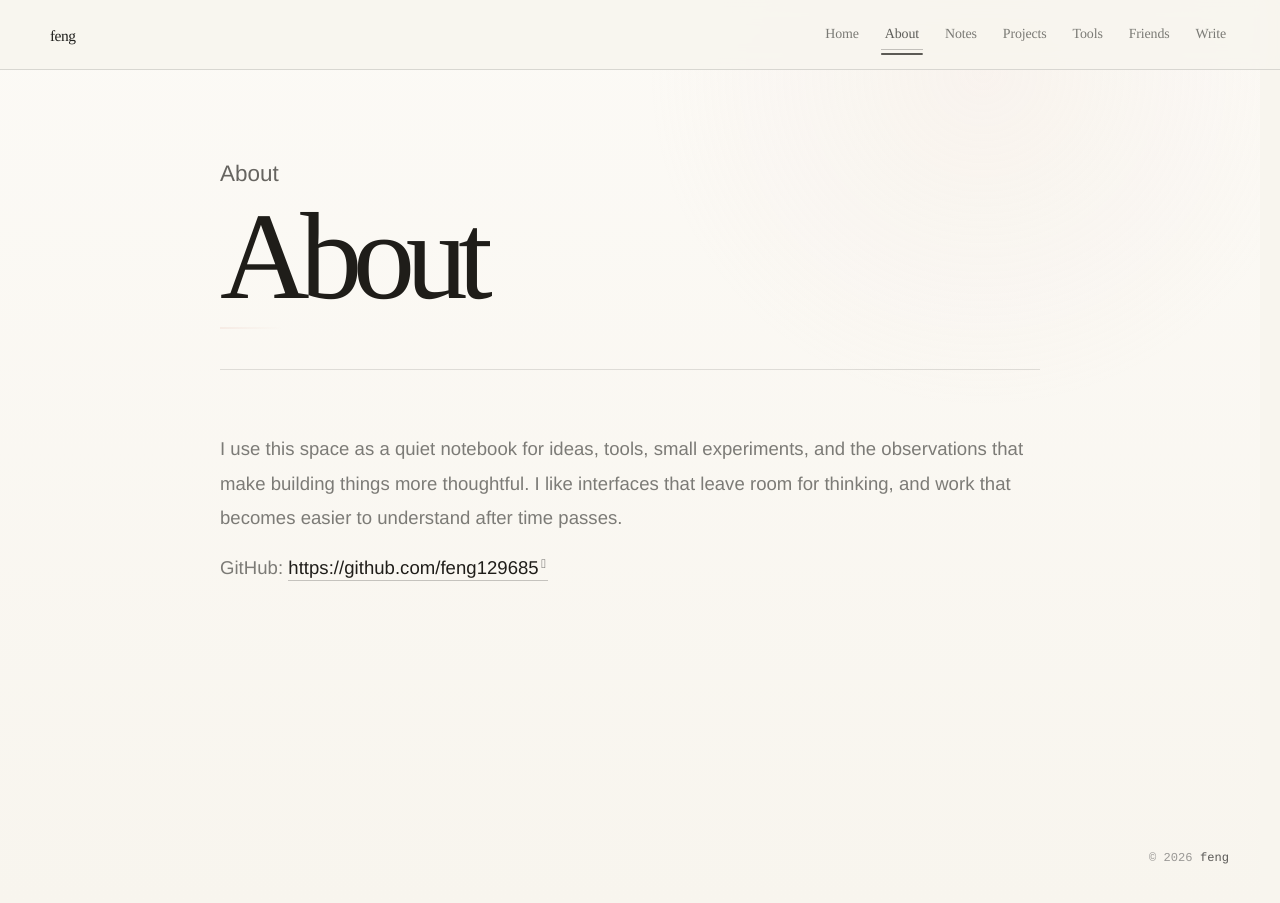
==== commit ccf8e73d: "Site updated: 2026-06-07 23:33:42" ====
--- a/about/index.html
+++ b/about/index.html
@@ -131,7 +131,7 @@
 
     
 
-    <link rel="stylesheet" href="/css/common/site-refine.css?v=20260607-editorial-sketch">
+    <link rel="stylesheet" href="/css/common/site-refine.css?v=20260607-acha-functions">
 
     
 <link rel="stylesheet" href="/fonts/GeistMono/geist-mono.css">
@@ -153,7 +153,7 @@
 
     <script id="hexo-configurations">
     window.config = {"hostname":"feng.xx.kg","root":"/","language":"en"};
-    window.theme = {"articles":{"style":{"font_size":"16px","line_height":1.5,"image_border_radius":"14px","image_alignment":"center","image_caption":false,"link_icon":true,"delete_mask":false,"title_alignment":"left","headings_top_spacing":{"h1":"3.2rem","h2":"2.4rem","h3":"1.9rem","h4":"1.6rem","h5":"1.4rem","h6":"1.3rem"}},"word_count":{"enable":true,"count":true,"min2read":true},"author_label":{"enable":true,"auto":false,"list":[]},"code_block":{"copy":true,"style":"mac","highlight_theme":{"light":"github","dark":"github-dark"},"font":{"enable":false,"family":null,"url":null}},"toc":{"enable":true,"max_depth":3,"number":false,"expand":true,"init_open":true},"copyright":{"enable":false,"default":"cc_by_nc_sa"},"lazyload":true,"pangu_js":false,"recommendation":{"enable":false,"title":"推荐阅读","limit":3,"mobile_limit":2,"placeholder":"/images/wallhaven-wqery6-light.webp","skip_dirs":[]}},"colors":{"primary":"#1f1d19","secondary":"#b8a99b","default_mode":"light"},"global":{"fonts":{"chinese":{"enable":false,"family":"Noto Sans SC","url":null},"english":{"enable":true,"family":"Geist Sans","url":"https://cdn.jsdelivr.net/npm/@fontsource/geist-sans@5.2.5/index.css"},"title":{"enable":true,"family":"Geist Sans","url":"https://cdn.jsdelivr.net/npm/@fontsource/geist-sans@5.2.5/index.css"}},"content_max_width":"1180px","sidebar_width":"300px","hover":{"shadow":false,"scale":false},"scroll_progress":{"bar":true,"percentage":false},"website_counter":{"url":"https://cn.vercount.one/js","enable":false,"site_pv":true,"site_uv":true,"post_pv":true},"single_page":true,"preloader":{"enable":false,"custom_message":null},"side_tools":{"gear_rotation":false,"auto_expand":false},"open_graph":{"enable":true,"image":"/images/redefine-og.webp","description":"A quiet personal network for notes, tools, and small experiments."},"google_analytics":{"enable":false,"id":null}},"home_banner":{"enable":false,"style":"fixed","image":{"light":"/images/wallhaven-wqery6-light.webp","dark":"/images/wallhaven-wqery6-dark.webp"},"title":"feng","subtitle":{"text":[],"hitokoto":{"enable":false,"show_author":false,"api":"https://v1.hitokoto.cn"},"typing_speed":100,"backing_speed":80,"starting_delay":500,"backing_delay":1500,"loop":true,"smart_backspace":true},"text_color":{"light":"#f5f5f5","dark":"#d9d9d9"},"text_style":{"title_size":"2.8rem","subtitle_size":"1.5rem","line_height":1.2},"custom_font":{"enable":false,"family":null,"url":null},"social_links":{"enable":false,"style":"default","links":[{"icon":"fa-brands fa-github","url":null},{"icon":"fa-brands fa-twitter","url":null},{"icon":"fa-solid fa-at","url":"you@example.com"},{"icon":"fa-brands fa-telegram","url":null},{"icon":"/images/custom-icon.svg","url":null}],"qrs":[{"icon":"fa-brands fa-weixin","qr":null},{"icon":"/images/custom-icon.svg","qr":null}]}},"plugins":{"feed":{"enable":false},"aplayer":{"enable":false,"type":"fixed","audios":[{"name":null,"artist":null,"url":null,"cover":null,"lrc":null}]},"mermaid":{"enable":false,"version":"11.4.1","theme":{"light":"default","dark":"dark"}}},"version":"2.9.0","navbar":{"auto_hide":false,"color":{"left":"#f0f0f0","right":"#d8d8d8","transparency":82},"width":{"home":"1200px","pages":"1000px"},"links":{"Home":{"path":"/","icon":"fa-regular fa-house"},"About":{"path":"/about","icon":"fa-regular fa-user"},"Notes":{"path":"/archives","icon":"fa-regular fa-pen-to-square"},"Projects":{"path":"/projects","icon":"fa-regular fa-folder-open"},"Process":{"path":"/#process","icon":"fa-regular fa-compass"}},"search":{"enable":false,"preload":true}},"page_templates":{"friends_column":2,"tags_style":"blur","masonry":{"batch_size":12,"initial_batch_size":24}},"home":{"sidebar":{"enable":true,"position":"left","first_item":"menu","announcement":"A quiet personal network for notes, tools, and small experiments.","show_on_mobile":true,"links":{"About":{"path":"/about","icon":"fa-regular fa-user"},"Notes":{"path":"/archives","icon":"fa-regular fa-pen-to-square"},"Projects":{"path":"/projects","icon":"fa-regular fa-folder-open"},"Process":{"path":"/#process","icon":"fa-regular fa-compass"}}},"article_date_format":"auto","excerpt_length":200,"categories":{"enable":true,"limit":3},"tags":{"enable":true,"limit":3}},"footer":{"runtime":false,"icon":"<i class=\"fa-solid fa-circle\" style=\"font-size: 0.45rem; color: #9a9a9a\"></i>","start":"2026/4/9 16:35:37","statistics":false,"customize":null,"icp":{"enable":false,"number":null,"url":null}},"footerStart":"2026/4/9 16:35:37","mermaid":{"style":{"light":"default","dark":"dark"}}};
+    window.theme = {"articles":{"style":{"font_size":"16px","line_height":1.5,"image_border_radius":"14px","image_alignment":"center","image_caption":false,"link_icon":true,"delete_mask":false,"title_alignment":"left","headings_top_spacing":{"h1":"3.2rem","h2":"2.4rem","h3":"1.9rem","h4":"1.6rem","h5":"1.4rem","h6":"1.3rem"}},"word_count":{"enable":true,"count":true,"min2read":true},"author_label":{"enable":true,"auto":false,"list":[]},"code_block":{"copy":true,"style":"mac","highlight_theme":{"light":"github","dark":"github-dark"},"font":{"enable":false,"family":null,"url":null}},"toc":{"enable":true,"max_depth":3,"number":false,"expand":true,"init_open":true},"copyright":{"enable":false,"default":"cc_by_nc_sa"},"lazyload":true,"pangu_js":false,"recommendation":{"enable":false,"title":"推荐阅读","limit":3,"mobile_limit":2,"placeholder":"/images/wallhaven-wqery6-light.webp","skip_dirs":[]}},"colors":{"primary":"#1f1d19","secondary":"#b8a99b","default_mode":"light"},"global":{"fonts":{"chinese":{"enable":false,"family":"Noto Sans SC","url":null},"english":{"enable":true,"family":"Geist Sans","url":"https://cdn.jsdelivr.net/npm/@fontsource/geist-sans@5.2.5/index.css"},"title":{"enable":true,"family":"Geist Sans","url":"https://cdn.jsdelivr.net/npm/@fontsource/geist-sans@5.2.5/index.css"}},"content_max_width":"1180px","sidebar_width":"300px","hover":{"shadow":false,"scale":false},"scroll_progress":{"bar":true,"percentage":false},"website_counter":{"url":"https://cn.vercount.one/js","enable":false,"site_pv":true,"site_uv":true,"post_pv":true},"single_page":true,"preloader":{"enable":false,"custom_message":null},"side_tools":{"gear_rotation":false,"auto_expand":false},"open_graph":{"enable":true,"image":"/images/redefine-og.webp","description":"A quiet personal network for notes, tools, and small experiments."},"google_analytics":{"enable":false,"id":null}},"home_banner":{"enable":false,"style":"fixed","image":{"light":"/images/wallhaven-wqery6-light.webp","dark":"/images/wallhaven-wqery6-dark.webp"},"title":"feng","subtitle":{"text":[],"hitokoto":{"enable":false,"show_author":false,"api":"https://v1.hitokoto.cn"},"typing_speed":100,"backing_speed":80,"starting_delay":500,"backing_delay":1500,"loop":true,"smart_backspace":true},"text_color":{"light":"#f5f5f5","dark":"#d9d9d9"},"text_style":{"title_size":"2.8rem","subtitle_size":"1.5rem","line_height":1.2},"custom_font":{"enable":false,"family":null,"url":null},"social_links":{"enable":false,"style":"default","links":[{"icon":"fa-brands fa-github","url":null},{"icon":"fa-brands fa-twitter","url":null},{"icon":"fa-solid fa-at","url":"you@example.com"},{"icon":"fa-brands fa-telegram","url":null},{"icon":"/images/custom-icon.svg","url":null}],"qrs":[{"icon":"fa-brands fa-weixin","qr":null},{"icon":"/images/custom-icon.svg","qr":null}]}},"plugins":{"feed":{"enable":false},"aplayer":{"enable":false,"type":"fixed","audios":[{"name":null,"artist":null,"url":null,"cover":null,"lrc":null}]},"mermaid":{"enable":false,"version":"11.4.1","theme":{"light":"default","dark":"dark"}}},"version":"2.9.0","navbar":{"auto_hide":false,"color":{"left":"#f0f0f0","right":"#d8d8d8","transparency":82},"width":{"home":"1200px","pages":"1000px"},"links":{"Home":{"path":"/","icon":"fa-regular fa-house"},"About":{"path":"/about","icon":"fa-regular fa-user"},"Notes":{"path":"/archives","icon":"fa-regular fa-pen-to-square"},"Projects":{"path":"/projects","icon":"fa-regular fa-folder-open"},"Tools":{"path":"/tools","icon":"fa-regular fa-compass"},"Friends":{"path":"/friends","icon":"fa-regular fa-address-book"},"Write":{"path":"/write","icon":"fa-regular fa-pen"}},"search":{"enable":false,"preload":true}},"page_templates":{"friends_column":2,"tags_style":"blur","masonry":{"batch_size":12,"initial_batch_size":24}},"home":{"sidebar":{"enable":true,"position":"left","first_item":"menu","announcement":"A quiet personal network for notes, tools, and small experiments.","show_on_mobile":true,"links":{"About":{"path":"/about","icon":"fa-regular fa-user"},"Notes":{"path":"/archives","icon":"fa-regular fa-pen-to-square"},"Projects":{"path":"/projects","icon":"fa-regular fa-folder-open"},"Tools":{"path":"/tools","icon":"fa-regular fa-compass"},"Friends":{"path":"/friends","icon":"fa-regular fa-address-book"},"Write":{"path":"/write","icon":"fa-regular fa-pen"}}},"article_date_format":"auto","excerpt_length":200,"categories":{"enable":true,"limit":3},"tags":{"enable":true,"limit":3}},"footer":{"runtime":false,"icon":"<i class=\"fa-solid fa-circle\" style=\"font-size: 0.45rem; color: #9a9a9a\"></i>","start":"2026/4/9 16:35:37","statistics":false,"customize":null,"icp":{"enable":false,"number":null,"url":null}},"footerStart":"2026/4/9 16:35:37","mermaid":{"style":{"light":"default","dark":"dark"}}};
     window.lang_ago = {"second":"%s seconds ago","minute":"%s minutes ago","hour":"%s hours ago","day":"%s days ago","week":"%s weeks ago","month":"%s months ago","year":"%s years ago"};
     window.i18n = {"search":"Search...","toc":"On this page","prev":"Prev","next":"Next","prev_posts":"Prev posts","next_posts":"Next posts","page":"Page %d","recent_posts":"Recent Posts","share":"Share","powered_by":"POWERED BY %s","theme":"THEME","rss_feed":"RSS Feed","category":"Category","categories":"Categories","tag":"Tag","tags":"Tags","post":"Post","posts":"Posts","tagcloud":"Tag Cloud","comment":"Comment","comments":"Comments","home":"Home","archive":"Archive","archives":"Archives","top":"TOP","sticky":"Sticky","go-back-home":"Go Back Home","masonry_loading":"Loading photos...","image_viewer":"Image viewer","close":"Close","exif":{"title":"EXIF","cards":{"camera":"Camera","lens":"Lens","exposure":"Exposure","other":"Other"},"fields":{"make":"Brand","model":"Model","date_taken":"Date taken","lens_model":"Lens","focal_length":"Focal length","focus_mode":"Focus mode","shutter":"Shutter","aperture":"Aperture","iso":"ISO","exposure_program":"Exposure program","exposure_compensation":"Exposure compensation","metering_mode":"Metering mode","flash":"Flash","white_balance":"White balance","latitude":"Latitude","longitude":"Longitude","altitude":"Altitude"},"status":{"loading":"Loading...","no_exif":"No EXIF available","library_missing":"EXIF library not loaded","image_source_missing":"Image source unavailable","unavailable":"EXIF unavailable (blocked by CORS or missing metadata)","flag_unavailable":"EXIF unavailable"}},"about":"About","changelog":"Changelog","links":"Links","link":"Link","friends":"Friends","friend":"Friend","timeline":"Timeline","shuoshuo":"Shuoshuo","bookmarks":"Bookmarks","site_uv":"VISITOR COUNT","site_pv":"TOTAL PAGE VIEWS","read_more":"Read more","wordcount":"Words","min2read":"Mins","status":"Status","runtime":"Blog up for","days":"days","hours":"hrs","minutes":"Min","seconds":"Sec","optimized_by":"and Optimized by Evan","rights":"All Rights Reserved","site_posts":"%s posts in total","site_wordcount":"%s words in total","copyright":{"author":"Author","title":"Title","link":"Link","create_time":"Created at","update_time":"Updated at","license_title":"License","license_content":"This work is licensed under %s.","all_rights_reserved":"All Rights Reserved &#169; %s","public_domain":"This work is in the public domain."},"ago":{"second":"%s seconds ago","minute":"%s minutes ago","hour":"%s hours ago","day":"%s days ago","week":"%s weeks ago","month":"%s months ago","year":"%s years ago"},"create_time":"Created","update_time":"Updated","expired":"This post is written %s days ago, and the content may not be up to date."};
     window.data = {"masonry":false};
@@ -192,6 +192,7 @@
 	<!--        </span>-->
 	
 </div>
+
 
 <main class="page-container portfolio-secondary-page" id="swup">
 
@@ -293,10 +294,44 @@
                             <li class="navbar-item">
                                 <!-- Menu -->
                                 <a class=""
-                                   href="/#process"
+                                   href="/tools"
                                         >
                                     <i class="fa-regular fa-compass fa-fw"></i>
-                                    Process
+                                    Tools
+                                    
+                                </a>
+
+                                <!-- Submenu -->
+                                
+                            </li>
+                    
+                        
+                            
+
+                            <li class="navbar-item">
+                                <!-- Menu -->
+                                <a class=""
+                                   href="/friends"
+                                        >
+                                    <i class="fa-regular fa-address-book fa-fw"></i>
+                                    Friends
+                                    
+                                </a>
+
+                                <!-- Submenu -->
+                                
+                            </li>
+                    
+                        
+                            
+
+                            <li class="navbar-item">
+                                <!-- Menu -->
+                                <a class=""
+                                   href="/write"
+                                        >
+                                    <i class="fa-regular fa-pen fa-fw"></i>
+                                    Write
                                     
                                 </a>
 
@@ -407,10 +442,10 @@
                     <li class="drawer-navbar-item text-base my-1.5 flex flex-col w-full">
                         
                         <a class="py-1.5 px-2 flex flex-row items-center justify-between gap-1 hover:!text-primary active:!text-primary text-2xl font-semibold group border-b border-border-color hover:border-primary w-full "
-                           href="/#process"
+                           href="/tools"
                         >
                             <span>
-                                Process
+                                Tools
                             </span>
                             
                                 <i class="fa-regular fa-compass fa-sm fa-fw"></i>
@@ -421,10 +456,52 @@
                         
                     </li>
             
-
-            
-            
-                
+                
+                    
+
+                    <li class="drawer-navbar-item text-base my-1.5 flex flex-col w-full">
+                        
+                        <a class="py-1.5 px-2 flex flex-row items-center justify-between gap-1 hover:!text-primary active:!text-primary text-2xl font-semibold group border-b border-border-color hover:border-primary w-full "
+                           href="/friends"
+                        >
+                            <span>
+                                Friends
+                            </span>
+                            
+                                <i class="fa-regular fa-address-book fa-sm fa-fw"></i>
+                            
+                        </a>
+                        
+
+                        
+                    </li>
+            
+                
+                    
+
+                    <li class="drawer-navbar-item text-base my-1.5 flex flex-col w-full">
+                        
+                        <a class="py-1.5 px-2 flex flex-row items-center justify-between gap-1 hover:!text-primary active:!text-primary text-2xl font-semibold group border-b border-border-color hover:border-primary w-full "
+                           href="/write"
+                        >
+                            <span>
+                                Write
+                            </span>
+                            
+                                <i class="fa-regular fa-pen fa-sm fa-fw"></i>
+                            
+                        </a>
+                        
+
+                        
+                    </li>
+            
+
+            
+            
+                
+                    
+                    
                     
                     
                     
--- a/css/style.css
+++ b/css/style.css
@@ -12247,6 +12247,448 @@
     padding-right: 1rem !important;
   }
 }
+.portfolio-home-page .sketch-feature-row,
+html.dark .portfolio-home-page .sketch-feature-row {
+  grid-template-columns: repeat(6, minmax(0, 1fr)) !important;
+}
+.portfolio-home-page .sketch-feature-card,
+html.dark .portfolio-home-page .sketch-feature-card {
+  grid-column: span 2;
+  border-bottom: 1px solid rgba(32,32,29,0.14) !important;
+}
+.portfolio-home-page .sketch-feature-card:nth-child(3),
+html.dark .portfolio-home-page .sketch-feature-card:nth-child(3) {
+  border-right: 0 !important;
+}
+.portfolio-home-page .sketch-feature-card:nth-child(n+4),
+html.dark .portfolio-home-page .sketch-feature-card:nth-child(n+4) {
+  grid-column: span 3;
+  border-bottom: 0 !important;
+}
+.portfolio-home-page .sketch-feature-card:nth-child(5),
+html.dark .portfolio-home-page .sketch-feature-card:nth-child(5) {
+  border-right: 0 !important;
+}
+.sketch-shelf {
+  padding-top: clamp(4.2rem, 7vw, 6.4rem) !important;
+}
+.sketch-shelf-grid {
+  display: grid;
+  grid-template-columns: repeat(2, minmax(0, 1fr));
+  border-top: 1px solid rgba(32,32,29,0.14);
+  border-left: 1px solid rgba(32,32,29,0.14);
+}
+.sketch-shelf-card {
+  min-width: 0;
+  border-right: 1px solid rgba(32,32,29,0.14);
+  border-bottom: 1px solid rgba(32,32,29,0.14);
+}
+.sketch-shelf-card a {
+  position: relative;
+  min-height: 260px;
+  display: flex;
+  flex-direction: column;
+  padding: clamp(1.45rem, 3vw, 2.35rem);
+  color: #20201d !important;
+  text-decoration: none !important;
+  background: rgba(252,250,246,0.36) !important;
+  transition: background 180ms ease, transform 220ms cubic-bezier(0.19, 1, 0.22, 1);
+}
+.sketch-shelf-card a::after {
+  content: '';
+  position: absolute;
+  right: clamp(1.2rem, 2.2vw, 2rem);
+  top: clamp(1.2rem, 2.2vw, 2rem);
+  width: clamp(4.2rem, 9vw, 7rem);
+  height: clamp(4.2rem, 9vw, 7rem);
+  pointer-events: none;
+  border: 1px solid rgba(32,32,29,0.085);
+  border-radius: 48% 52% 45% 55%;
+  opacity: 0.72;
+  transform: rotate(-8deg);
+}
+.sketch-shelf-card a:hover {
+  background: rgba(255,255,255,0.48) !important;
+  transform: translateY(-3px);
+}
+.sketch-shelf-card span,
+.sketch-shelf-card small {
+  color: rgba(32,32,29,0.36) !important;
+  font-family: 'Geist Mono', 'JetBrains Mono', Consolas, monospace !important;
+  font-size: 0.68rem !important;
+  line-height: 1.45;
+  letter-spacing: 0.1em;
+  text-transform: uppercase;
+}
+.sketch-shelf-card h3 {
+  max-width: 24rem;
+  margin: auto 0 0.85rem !important;
+  color: #20201d !important;
+  font-family: Georgia, 'Times New Roman', 'Noto Serif SC', serif !important;
+  font-size: clamp(2.2rem, 5vw, 4.3rem) !important;
+  line-height: 0.92 !important;
+  font-weight: 500 !important;
+  letter-spacing: -0.07em !important;
+}
+.sketch-shelf-card p {
+  max-width: 30rem;
+  margin: 0 0 1.5rem !important;
+  color: rgba(32,32,29,0.58) !important;
+  font-family: Georgia, 'Times New Roman', 'Noto Serif SC', serif !important;
+  font-size: 1.02rem !important;
+  line-height: 1.72 !important;
+}
+.tools-page-shell,
+.friends-page-shell,
+html.dark .tools-page-shell,
+html.dark .friends-page-shell {
+  color: #20201d !important;
+  background: radial-gradient(circle at 80% 8%, rgba(234,213,204,0.2), transparent 26%), radial-gradient(circle at 18% 78%, rgba(223,230,217,0.3), transparent 28%), linear-gradient(180deg, #fcfaf6 0%, #f8f5ee 100%) !important;
+}
+.tools-page-shell .main-content,
+.friends-page-shell .main-content,
+html.dark .tools-page-shell .main-content,
+html.dark .friends-page-shell .main-content {
+  width: calc(100% - 2rem) !important;
+  max-width: 1120px !important;
+  margin: 0 auto !important;
+  color: #20201d !important;
+  background: transparent !important;
+}
+.tools-page-shell .page-template-container,
+.friends-page-shell .page-template-container,
+html.dark .tools-page-shell .page-template-container,
+html.dark .friends-page-shell .page-template-container {
+  width: 100% !important;
+  max-width: 100% !important;
+  margin: 0 !important;
+  padding: 0 !important;
+  color: #20201d !important;
+  background: transparent !important;
+  border: 0 !important;
+  border-radius: 0 !important;
+  box-shadow: none !important;
+  backdrop-filter: none !important;
+}
+.tools-page-shell .page-template-content,
+.friends-page-shell .page-template-content,
+html.dark .tools-page-shell .page-template-content,
+html.dark .friends-page-shell .page-template-content {
+  display: none !important;
+}
+.tools-page,
+.friends-page {
+  width: 100%;
+  max-width: 1120px;
+  margin: 0 auto;
+  padding: clamp(2.8rem, 6vw, 5rem) 0 clamp(4.5rem, 8vw, 7rem);
+  color: #20201d !important;
+  font-family: Georgia, 'Times New Roman', 'Noto Serif SC', serif !important;
+}
+.tools-page__hero,
+.friends-page__hero {
+  position: relative;
+  overflow: hidden;
+  margin: 0 0 clamp(2rem, 5vw, 3.6rem);
+  padding: clamp(3.2rem, 7vw, 5.4rem) clamp(1.4rem, 4vw, 4rem);
+  color: #20201d !important;
+  background: rgba(252,250,246,0.7) !important;
+  background-image: radial-gradient(circle at 82% 28%, rgba(223,230,217,0.44), transparent 30%), radial-gradient(circle at 20% 78%, rgba(234,213,204,0.38), transparent 28%) !important;
+  border: 1px solid rgba(32,32,29,0.14) !important;
+  box-shadow: none !important;
+}
+.tools-page__hero::before,
+.friends-page__hero::before {
+  content: '';
+  position: absolute;
+  right: clamp(1.5rem, 4vw, 3.8rem);
+  top: clamp(1.5rem, 4vw, 3.4rem);
+  width: clamp(7rem, 16vw, 12rem);
+  height: clamp(7rem, 16vw, 12rem);
+  pointer-events: none;
+  opacity: 0.55;
+  background: radial-gradient(circle at 50% 50%, rgba(32,32,29,0.065) 0 1px, transparent 1px);
+  background-size: 13px 13px;
+  border: 1px solid rgba(32,32,29,0.085);
+  transform: rotate(-6deg);
+}
+.tools-page__eyebrow,
+.friends-page__eyebrow {
+  position: relative;
+  z-index: 1;
+  display: inline-block;
+  margin: 0 0 1.1rem !important;
+  color: rgba(32,32,29,0.58) !important;
+  font-family: 'Segoe Print', 'Bradley Hand ITC', 'Comic Sans MS', 'LXGW WenKai', cursive !important;
+  font-size: clamp(1.02rem, 1.8vw, 1.36rem) !important;
+  letter-spacing: 0.02em !important;
+  text-transform: none !important;
+  transform: rotate(-1deg);
+}
+.tools-page__eyebrow::after,
+.friends-page__eyebrow::after {
+  content: '';
+  display: block;
+  width: 4.2rem;
+  height: 0.34rem;
+  margin: 0.18rem 0 0;
+  background: rgba(234,213,204,0.72);
+}
+.tools-page__hero h1,
+.friends-page__hero h1 {
+  position: relative;
+  z-index: 1;
+  max-width: 780px;
+  margin: 0 !important;
+  color: #20201d !important;
+  font-family: Georgia, 'Times New Roman', 'Noto Serif SC', serif !important;
+  font-size: clamp(4rem, 9vw, 7.6rem) !important;
+  line-height: 0.9 !important;
+  font-weight: 500 !important;
+  letter-spacing: -0.075em !important;
+  text-wrap: balance;
+}
+.tools-page__hero p:not(.tools-page__eyebrow),
+.friends-page__hero p:not(.friends-page__eyebrow) {
+  position: relative;
+  z-index: 1;
+  max-width: 42rem;
+  margin: clamp(1.45rem, 3vw, 2.2rem) 0 0 !important;
+  color: rgba(32,32,29,0.58) !important;
+  font-family: Georgia, 'Times New Roman', 'Noto Serif SC', serif !important;
+  font-size: clamp(1.05rem, 1.7vw, 1.28rem) !important;
+  line-height: 1.82 !important;
+}
+.tools-group {
+  margin: clamp(2.4rem, 5vw, 4rem) 0 0;
+}
+.tools-group__head {
+  display: flex;
+  align-items: baseline;
+  justify-content: space-between;
+  gap: 1.2rem;
+  margin: 0 0 1rem;
+  padding-bottom: 0.85rem;
+  border-bottom: 1px solid rgba(32,32,29,0.14);
+}
+.tools-group__head span {
+  color: rgba(32,32,29,0.36) !important;
+  font-family: 'Geist Mono', 'JetBrains Mono', Consolas, monospace !important;
+  font-size: 0.68rem !important;
+  letter-spacing: 0.12em;
+  text-transform: uppercase;
+}
+.tools-group__head h2 {
+  margin: 0 !important;
+  color: #20201d !important;
+  font-family: Georgia, 'Times New Roman', 'Noto Serif SC', serif !important;
+  font-size: clamp(1.9rem, 4vw, 3.4rem) !important;
+  line-height: 1 !important;
+  font-weight: 500 !important;
+  letter-spacing: -0.06em !important;
+}
+.tools-grid,
+.friends-grid {
+  display: grid;
+  grid-template-columns: repeat(3, minmax(0, 1fr));
+  border-top: 1px solid rgba(32,32,29,0.14);
+  border-left: 1px solid rgba(32,32,29,0.14);
+}
+.friends-grid {
+  grid-template-columns: repeat(2, minmax(0, 1fr));
+}
+.tool-card,
+.friend-card {
+  min-width: 0;
+  border-right: 1px solid rgba(32,32,29,0.14);
+  border-bottom: 1px solid rgba(32,32,29,0.14);
+}
+.tool-card a,
+.friend-card a {
+  min-height: 230px;
+  display: grid;
+  grid-template-rows: auto 1fr;
+  gap: clamp(1.4rem, 3vw, 2.4rem);
+  padding: clamp(1.35rem, 3vw, 2.2rem);
+  color: #20201d !important;
+  text-decoration: none !important;
+  background: rgba(252,250,246,0.46) !important;
+  transition: background 180ms ease, transform 220ms cubic-bezier(0.19, 1, 0.22, 1);
+}
+.tool-card a:hover,
+.friend-card a:hover {
+  background: rgba(255,255,255,0.56) !important;
+  transform: translateY(-3px);
+}
+.tool-card h3,
+.friend-card h3,
+.tool-card h2,
+.friend-card h2 {
+  margin: 0 0 0.8rem !important;
+  color: #20201d !important;
+  font-family: Georgia, 'Times New Roman', 'Noto Serif SC', serif !important;
+  font-size: clamp(1.65rem, 3.2vw, 2.65rem) !important;
+  line-height: 1 !important;
+  font-weight: 500 !important;
+  letter-spacing: -0.055em !important;
+}
+.tool-card p,
+.friend-card p {
+  margin: 0 0 1.25rem !important;
+  color: rgba(32,32,29,0.58) !important;
+  font-family: Georgia, 'Times New Roman', 'Noto Serif SC', serif !important;
+  font-size: 1rem !important;
+  line-height: 1.72 !important;
+  text-wrap: pretty;
+}
+.tool-card small,
+.friend-card small {
+  color: rgba(32,32,29,0.36) !important;
+  font-family: 'Geist Mono', 'JetBrains Mono', Consolas, monospace !important;
+  font-size: 0.66rem !important;
+  line-height: 1.45;
+  letter-spacing: 0.09em;
+  text-transform: uppercase;
+}
+.tool-card__mark,
+.friend-card__mark {
+  display: inline-grid;
+  width: 4.25rem;
+  height: 4.25rem;
+  place-items: center;
+  color: rgba(32,32,29,0.36) !important;
+  border: 1px solid rgba(32,32,29,0.085);
+  border-radius: 50%;
+  font-family: 'Segoe Print', 'Bradley Hand ITC', 'Comic Sans MS', 'LXGW WenKai', cursive !important;
+  font-size: 0.92rem !important;
+  line-height: 1;
+  letter-spacing: -0.02em;
+  text-transform: lowercase;
+  transform: rotate(-7deg);
+}
+.friend-card a {
+  min-height: 255px;
+}
+.friend-card__mark {
+  width: 4.8rem;
+  height: 4.8rem;
+  font-size: 1.12rem !important;
+}
+@media (max-width: 1180px) {
+  .portfolio-home-page .sketch-feature-row,
+  html.dark .portfolio-home-page .sketch-feature-row {
+    grid-template-columns: repeat(2, minmax(0, 1fr)) !important;
+  }
+  .portfolio-home-page .sketch-feature-card,
+  .portfolio-home-page .sketch-feature-card:nth-child(n+4),
+  html.dark .portfolio-home-page .sketch-feature-card,
+  html.dark .portfolio-home-page .sketch-feature-card:nth-child(n+4) {
+    grid-column: span 1;
+    border-right: 1px solid rgba(32,32,29,0.14) !important;
+    border-bottom: 1px solid rgba(32,32,29,0.14) !important;
+  }
+  .portfolio-home-page .sketch-feature-card:nth-child(2n),
+  html.dark .portfolio-home-page .sketch-feature-card:nth-child(2n) {
+    border-right: 0 !important;
+  }
+  .portfolio-home-page .sketch-feature-card:last-child,
+  html.dark .portfolio-home-page .sketch-feature-card:last-child {
+    grid-column: span 2;
+    border-right: 0 !important;
+    border-bottom: 0 !important;
+  }
+}
+@media (max-width: 860px) {
+  .portfolio-home-page .sketch-feature-row,
+  .portfolio-home-page .sketch-shelf-grid,
+  .tools-grid,
+  .friends-grid,
+  html.dark .portfolio-home-page .sketch-feature-row,
+  html.dark .portfolio-home-page .sketch-shelf-grid {
+    grid-template-columns: 1fr !important;
+  }
+  .portfolio-home-page .sketch-feature-card,
+  .portfolio-home-page .sketch-feature-card:nth-child(n+4),
+  .portfolio-home-page .sketch-feature-card:last-child,
+  html.dark .portfolio-home-page .sketch-feature-card,
+  html.dark .portfolio-home-page .sketch-feature-card:nth-child(n+4),
+  html.dark .portfolio-home-page .sketch-feature-card:last-child {
+    grid-column: auto;
+    border-right: 0 !important;
+    border-bottom: 1px solid rgba(32,32,29,0.14) !important;
+  }
+  .portfolio-home-page .sketch-feature-card:last-child,
+  html.dark .portfolio-home-page .sketch-feature-card:last-child {
+    border-bottom: 0 !important;
+  }
+  .sketch-shelf-card {
+    border-right: 0;
+  }
+  .tools-page,
+  .friends-page {
+    padding-top: 2.2rem;
+  }
+  .tools-page__hero,
+  .friends-page__hero {
+    box-sizing: border-box;
+    max-width: 100%;
+    overflow: hidden;
+    padding: 3rem 1.25rem 2.8rem;
+  }
+  .tools-page__hero h1,
+  .friends-page__hero h1 {
+    max-width: 100%;
+    font-size: clamp(2.72rem, 12.2vw, 4.45rem) !important;
+    line-height: 0.96 !important;
+    letter-spacing: -0.065em !important;
+    overflow-wrap: normal;
+  }
+  .tools-page__hero p:not(.tools-page__eyebrow),
+  .friends-page__hero p:not(.friends-page__eyebrow) {
+    max-width: 100%;
+    font-size: 1rem !important;
+    line-height: 1.72 !important;
+    overflow-wrap: anywhere;
+  }
+  .tools-group__head {
+    display: block;
+  }
+  .tools-group__head h2 {
+    margin-top: 0.45rem !important;
+  }
+  .tool-card,
+  .friend-card {
+    border-right: 0;
+  }
+}
+@media (max-width: 460px) {
+  .tools-page-shell .main-content,
+  .friends-page-shell .main-content,
+  html.dark .tools-page-shell .main-content,
+  html.dark .friends-page-shell .main-content {
+    width: calc(100% - 1.75rem) !important;
+  }
+  .sketch-shelf-card a,
+  .tool-card a,
+  .friend-card a {
+    min-height: auto;
+    padding: 1.25rem;
+  }
+  .tool-card__mark,
+  .friend-card__mark {
+    width: 3.7rem;
+    height: 3.7rem;
+  }
+  .tools-page__hero,
+  .friends-page__hero {
+    padding-left: 1rem;
+    padding-right: 1rem;
+  }
+  .tools-page__hero h1,
+  .friends-page__hero h1 {
+    font-size: clamp(2.48rem, 11.4vw, 3.55rem) !important;
+  }
+}
 @-moz-keyframes treeReveal {
   from {
     opacity: 0;
--- a/css/common/site-refine.css
+++ b/css/common/site-refine.css
@@ -7713,6 +7713,448 @@
     padding-right: 1rem !important;
   }
 }
+.portfolio-home-page .sketch-feature-row,
+html.dark .portfolio-home-page .sketch-feature-row {
+  grid-template-columns: repeat(6, minmax(0, 1fr)) !important;
+}
+.portfolio-home-page .sketch-feature-card,
+html.dark .portfolio-home-page .sketch-feature-card {
+  grid-column: span 2;
+  border-bottom: 1px solid rgba(32,32,29,0.14) !important;
+}
+.portfolio-home-page .sketch-feature-card:nth-child(3),
+html.dark .portfolio-home-page .sketch-feature-card:nth-child(3) {
+  border-right: 0 !important;
+}
+.portfolio-home-page .sketch-feature-card:nth-child(n+4),
+html.dark .portfolio-home-page .sketch-feature-card:nth-child(n+4) {
+  grid-column: span 3;
+  border-bottom: 0 !important;
+}
+.portfolio-home-page .sketch-feature-card:nth-child(5),
+html.dark .portfolio-home-page .sketch-feature-card:nth-child(5) {
+  border-right: 0 !important;
+}
+.sketch-shelf {
+  padding-top: clamp(4.2rem, 7vw, 6.4rem) !important;
+}
+.sketch-shelf-grid {
+  display: grid;
+  grid-template-columns: repeat(2, minmax(0, 1fr));
+  border-top: 1px solid rgba(32,32,29,0.14);
+  border-left: 1px solid rgba(32,32,29,0.14);
+}
+.sketch-shelf-card {
+  min-width: 0;
+  border-right: 1px solid rgba(32,32,29,0.14);
+  border-bottom: 1px solid rgba(32,32,29,0.14);
+}
+.sketch-shelf-card a {
+  position: relative;
+  min-height: 260px;
+  display: flex;
+  flex-direction: column;
+  padding: clamp(1.45rem, 3vw, 2.35rem);
+  color: #20201d !important;
+  text-decoration: none !important;
+  background: rgba(252,250,246,0.36) !important;
+  transition: background 180ms ease, transform 220ms cubic-bezier(0.19, 1, 0.22, 1);
+}
+.sketch-shelf-card a::after {
+  content: '';
+  position: absolute;
+  right: clamp(1.2rem, 2.2vw, 2rem);
+  top: clamp(1.2rem, 2.2vw, 2rem);
+  width: clamp(4.2rem, 9vw, 7rem);
+  height: clamp(4.2rem, 9vw, 7rem);
+  pointer-events: none;
+  border: 1px solid rgba(32,32,29,0.085);
+  border-radius: 48% 52% 45% 55%;
+  opacity: 0.72;
+  transform: rotate(-8deg);
+}
+.sketch-shelf-card a:hover {
+  background: rgba(255,255,255,0.48) !important;
+  transform: translateY(-3px);
+}
+.sketch-shelf-card span,
+.sketch-shelf-card small {
+  color: rgba(32,32,29,0.36) !important;
+  font-family: 'Geist Mono', 'JetBrains Mono', Consolas, monospace !important;
+  font-size: 0.68rem !important;
+  line-height: 1.45;
+  letter-spacing: 0.1em;
+  text-transform: uppercase;
+}
+.sketch-shelf-card h3 {
+  max-width: 24rem;
+  margin: auto 0 0.85rem !important;
+  color: #20201d !important;
+  font-family: Georgia, 'Times New Roman', 'Noto Serif SC', serif !important;
+  font-size: clamp(2.2rem, 5vw, 4.3rem) !important;
+  line-height: 0.92 !important;
+  font-weight: 500 !important;
+  letter-spacing: -0.07em !important;
+}
+.sketch-shelf-card p {
+  max-width: 30rem;
+  margin: 0 0 1.5rem !important;
+  color: rgba(32,32,29,0.58) !important;
+  font-family: Georgia, 'Times New Roman', 'Noto Serif SC', serif !important;
+  font-size: 1.02rem !important;
+  line-height: 1.72 !important;
+}
+.tools-page-shell,
+.friends-page-shell,
+html.dark .tools-page-shell,
+html.dark .friends-page-shell {
+  color: #20201d !important;
+  background: radial-gradient(circle at 80% 8%, rgba(234,213,204,0.2), transparent 26%), radial-gradient(circle at 18% 78%, rgba(223,230,217,0.3), transparent 28%), linear-gradient(180deg, #fcfaf6 0%, #f8f5ee 100%) !important;
+}
+.tools-page-shell .main-content,
+.friends-page-shell .main-content,
+html.dark .tools-page-shell .main-content,
+html.dark .friends-page-shell .main-content {
+  width: calc(100% - 2rem) !important;
+  max-width: 1120px !important;
+  margin: 0 auto !important;
+  color: #20201d !important;
+  background: transparent !important;
+}
+.tools-page-shell .page-template-container,
+.friends-page-shell .page-template-container,
+html.dark .tools-page-shell .page-template-container,
+html.dark .friends-page-shell .page-template-container {
+  width: 100% !important;
+  max-width: 100% !important;
+  margin: 0 !important;
+  padding: 0 !important;
+  color: #20201d !important;
+  background: transparent !important;
+  border: 0 !important;
+  border-radius: 0 !important;
+  box-shadow: none !important;
+  backdrop-filter: none !important;
+}
+.tools-page-shell .page-template-content,
+.friends-page-shell .page-template-content,
+html.dark .tools-page-shell .page-template-content,
+html.dark .friends-page-shell .page-template-content {
+  display: none !important;
+}
+.tools-page,
+.friends-page {
+  width: 100%;
+  max-width: 1120px;
+  margin: 0 auto;
+  padding: clamp(2.8rem, 6vw, 5rem) 0 clamp(4.5rem, 8vw, 7rem);
+  color: #20201d !important;
+  font-family: Georgia, 'Times New Roman', 'Noto Serif SC', serif !important;
+}
+.tools-page__hero,
+.friends-page__hero {
+  position: relative;
+  overflow: hidden;
+  margin: 0 0 clamp(2rem, 5vw, 3.6rem);
+  padding: clamp(3.2rem, 7vw, 5.4rem) clamp(1.4rem, 4vw, 4rem);
+  color: #20201d !important;
+  background: rgba(252,250,246,0.7) !important;
+  background-image: radial-gradient(circle at 82% 28%, rgba(223,230,217,0.44), transparent 30%), radial-gradient(circle at 20% 78%, rgba(234,213,204,0.38), transparent 28%) !important;
+  border: 1px solid rgba(32,32,29,0.14) !important;
+  box-shadow: none !important;
+}
+.tools-page__hero::before,
+.friends-page__hero::before {
+  content: '';
+  position: absolute;
+  right: clamp(1.5rem, 4vw, 3.8rem);
+  top: clamp(1.5rem, 4vw, 3.4rem);
+  width: clamp(7rem, 16vw, 12rem);
+  height: clamp(7rem, 16vw, 12rem);
+  pointer-events: none;
+  opacity: 0.55;
+  background: radial-gradient(circle at 50% 50%, rgba(32,32,29,0.065) 0 1px, transparent 1px);
+  background-size: 13px 13px;
+  border: 1px solid rgba(32,32,29,0.085);
+  transform: rotate(-6deg);
+}
+.tools-page__eyebrow,
+.friends-page__eyebrow {
+  position: relative;
+  z-index: 1;
+  display: inline-block;
+  margin: 0 0 1.1rem !important;
+  color: rgba(32,32,29,0.58) !important;
+  font-family: 'Segoe Print', 'Bradley Hand ITC', 'Comic Sans MS', 'LXGW WenKai', cursive !important;
+  font-size: clamp(1.02rem, 1.8vw, 1.36rem) !important;
+  letter-spacing: 0.02em !important;
+  text-transform: none !important;
+  transform: rotate(-1deg);
+}
+.tools-page__eyebrow::after,
+.friends-page__eyebrow::after {
+  content: '';
+  display: block;
+  width: 4.2rem;
+  height: 0.34rem;
+  margin: 0.18rem 0 0;
+  background: rgba(234,213,204,0.72);
+}
+.tools-page__hero h1,
+.friends-page__hero h1 {
+  position: relative;
+  z-index: 1;
+  max-width: 780px;
+  margin: 0 !important;
+  color: #20201d !important;
+  font-family: Georgia, 'Times New Roman', 'Noto Serif SC', serif !important;
+  font-size: clamp(4rem, 9vw, 7.6rem) !important;
+  line-height: 0.9 !important;
+  font-weight: 500 !important;
+  letter-spacing: -0.075em !important;
+  text-wrap: balance;
+}
+.tools-page__hero p:not(.tools-page__eyebrow),
+.friends-page__hero p:not(.friends-page__eyebrow) {
+  position: relative;
+  z-index: 1;
+  max-width: 42rem;
+  margin: clamp(1.45rem, 3vw, 2.2rem) 0 0 !important;
+  color: rgba(32,32,29,0.58) !important;
+  font-family: Georgia, 'Times New Roman', 'Noto Serif SC', serif !important;
+  font-size: clamp(1.05rem, 1.7vw, 1.28rem) !important;
+  line-height: 1.82 !important;
+}
+.tools-group {
+  margin: clamp(2.4rem, 5vw, 4rem) 0 0;
+}
+.tools-group__head {
+  display: flex;
+  align-items: baseline;
+  justify-content: space-between;
+  gap: 1.2rem;
+  margin: 0 0 1rem;
+  padding-bottom: 0.85rem;
+  border-bottom: 1px solid rgba(32,32,29,0.14);
+}
+.tools-group__head span {
+  color: rgba(32,32,29,0.36) !important;
+  font-family: 'Geist Mono', 'JetBrains Mono', Consolas, monospace !important;
+  font-size: 0.68rem !important;
+  letter-spacing: 0.12em;
+  text-transform: uppercase;
+}
+.tools-group__head h2 {
+  margin: 0 !important;
+  color: #20201d !important;
+  font-family: Georgia, 'Times New Roman', 'Noto Serif SC', serif !important;
+  font-size: clamp(1.9rem, 4vw, 3.4rem) !important;
+  line-height: 1 !important;
+  font-weight: 500 !important;
+  letter-spacing: -0.06em !important;
+}
+.tools-grid,
+.friends-grid {
+  display: grid;
+  grid-template-columns: repeat(3, minmax(0, 1fr));
+  border-top: 1px solid rgba(32,32,29,0.14);
+  border-left: 1px solid rgba(32,32,29,0.14);
+}
+.friends-grid {
+  grid-template-columns: repeat(2, minmax(0, 1fr));
+}
+.tool-card,
+.friend-card {
+  min-width: 0;
+  border-right: 1px solid rgba(32,32,29,0.14);
+  border-bottom: 1px solid rgba(32,32,29,0.14);
+}
+.tool-card a,
+.friend-card a {
+  min-height: 230px;
+  display: grid;
+  grid-template-rows: auto 1fr;
+  gap: clamp(1.4rem, 3vw, 2.4rem);
+  padding: clamp(1.35rem, 3vw, 2.2rem);
+  color: #20201d !important;
+  text-decoration: none !important;
+  background: rgba(252,250,246,0.46) !important;
+  transition: background 180ms ease, transform 220ms cubic-bezier(0.19, 1, 0.22, 1);
+}
+.tool-card a:hover,
+.friend-card a:hover {
+  background: rgba(255,255,255,0.56) !important;
+  transform: translateY(-3px);
+}
+.tool-card h3,
+.friend-card h3,
+.tool-card h2,
+.friend-card h2 {
+  margin: 0 0 0.8rem !important;
+  color: #20201d !important;
+  font-family: Georgia, 'Times New Roman', 'Noto Serif SC', serif !important;
+  font-size: clamp(1.65rem, 3.2vw, 2.65rem) !important;
+  line-height: 1 !important;
+  font-weight: 500 !important;
+  letter-spacing: -0.055em !important;
+}
+.tool-card p,
+.friend-card p {
+  margin: 0 0 1.25rem !important;
+  color: rgba(32,32,29,0.58) !important;
+  font-family: Georgia, 'Times New Roman', 'Noto Serif SC', serif !important;
+  font-size: 1rem !important;
+  line-height: 1.72 !important;
+  text-wrap: pretty;
+}
+.tool-card small,
+.friend-card small {
+  color: rgba(32,32,29,0.36) !important;
+  font-family: 'Geist Mono', 'JetBrains Mono', Consolas, monospace !important;
+  font-size: 0.66rem !important;
+  line-height: 1.45;
+  letter-spacing: 0.09em;
+  text-transform: uppercase;
+}
+.tool-card__mark,
+.friend-card__mark {
+  display: inline-grid;
+  width: 4.25rem;
+  height: 4.25rem;
+  place-items: center;
+  color: rgba(32,32,29,0.36) !important;
+  border: 1px solid rgba(32,32,29,0.085);
+  border-radius: 50%;
+  font-family: 'Segoe Print', 'Bradley Hand ITC', 'Comic Sans MS', 'LXGW WenKai', cursive !important;
+  font-size: 0.92rem !important;
+  line-height: 1;
+  letter-spacing: -0.02em;
+  text-transform: lowercase;
+  transform: rotate(-7deg);
+}
+.friend-card a {
+  min-height: 255px;
+}
+.friend-card__mark {
+  width: 4.8rem;
+  height: 4.8rem;
+  font-size: 1.12rem !important;
+}
+@media (max-width: 1180px) {
+  .portfolio-home-page .sketch-feature-row,
+  html.dark .portfolio-home-page .sketch-feature-row {
+    grid-template-columns: repeat(2, minmax(0, 1fr)) !important;
+  }
+  .portfolio-home-page .sketch-feature-card,
+  .portfolio-home-page .sketch-feature-card:nth-child(n+4),
+  html.dark .portfolio-home-page .sketch-feature-card,
+  html.dark .portfolio-home-page .sketch-feature-card:nth-child(n+4) {
+    grid-column: span 1;
+    border-right: 1px solid rgba(32,32,29,0.14) !important;
+    border-bottom: 1px solid rgba(32,32,29,0.14) !important;
+  }
+  .portfolio-home-page .sketch-feature-card:nth-child(2n),
+  html.dark .portfolio-home-page .sketch-feature-card:nth-child(2n) {
+    border-right: 0 !important;
+  }
+  .portfolio-home-page .sketch-feature-card:last-child,
+  html.dark .portfolio-home-page .sketch-feature-card:last-child {
+    grid-column: span 2;
+    border-right: 0 !important;
+    border-bottom: 0 !important;
+  }
+}
+@media (max-width: 860px) {
+  .portfolio-home-page .sketch-feature-row,
+  .portfolio-home-page .sketch-shelf-grid,
+  .tools-grid,
+  .friends-grid,
+  html.dark .portfolio-home-page .sketch-feature-row,
+  html.dark .portfolio-home-page .sketch-shelf-grid {
+    grid-template-columns: 1fr !important;
+  }
+  .portfolio-home-page .sketch-feature-card,
+  .portfolio-home-page .sketch-feature-card:nth-child(n+4),
+  .portfolio-home-page .sketch-feature-card:last-child,
+  html.dark .portfolio-home-page .sketch-feature-card,
+  html.dark .portfolio-home-page .sketch-feature-card:nth-child(n+4),
+  html.dark .portfolio-home-page .sketch-feature-card:last-child {
+    grid-column: auto;
+    border-right: 0 !important;
+    border-bottom: 1px solid rgba(32,32,29,0.14) !important;
+  }
+  .portfolio-home-page .sketch-feature-card:last-child,
+  html.dark .portfolio-home-page .sketch-feature-card:last-child {
+    border-bottom: 0 !important;
+  }
+  .sketch-shelf-card {
+    border-right: 0;
+  }
+  .tools-page,
+  .friends-page {
+    padding-top: 2.2rem;
+  }
+  .tools-page__hero,
+  .friends-page__hero {
+    box-sizing: border-box;
+    max-width: 100%;
+    overflow: hidden;
+    padding: 3rem 1.25rem 2.8rem;
+  }
+  .tools-page__hero h1,
+  .friends-page__hero h1 {
+    max-width: 100%;
+    font-size: clamp(2.72rem, 12.2vw, 4.45rem) !important;
+    line-height: 0.96 !important;
+    letter-spacing: -0.065em !important;
+    overflow-wrap: normal;
+  }
+  .tools-page__hero p:not(.tools-page__eyebrow),
+  .friends-page__hero p:not(.friends-page__eyebrow) {
+    max-width: 100%;
+    font-size: 1rem !important;
+    line-height: 1.72 !important;
+    overflow-wrap: anywhere;
+  }
+  .tools-group__head {
+    display: block;
+  }
+  .tools-group__head h2 {
+    margin-top: 0.45rem !important;
+  }
+  .tool-card,
+  .friend-card {
+    border-right: 0;
+  }
+}
+@media (max-width: 460px) {
+  .tools-page-shell .main-content,
+  .friends-page-shell .main-content,
+  html.dark .tools-page-shell .main-content,
+  html.dark .friends-page-shell .main-content {
+    width: calc(100% - 1.75rem) !important;
+  }
+  .sketch-shelf-card a,
+  .tool-card a,
+  .friend-card a {
+    min-height: auto;
+    padding: 1.25rem;
+  }
+  .tool-card__mark,
+  .friend-card__mark {
+    width: 3.7rem;
+    height: 3.7rem;
+  }
+  .tools-page__hero,
+  .friends-page__hero {
+    padding-left: 1rem;
+    padding-right: 1rem;
+  }
+  .tools-page__hero h1,
+  .friends-page__hero h1 {
+    font-size: clamp(2.48rem, 11.4vw, 3.55rem) !important;
+  }
+}
 @-moz-keyframes treeReveal {
   from {
     opacity: 0;
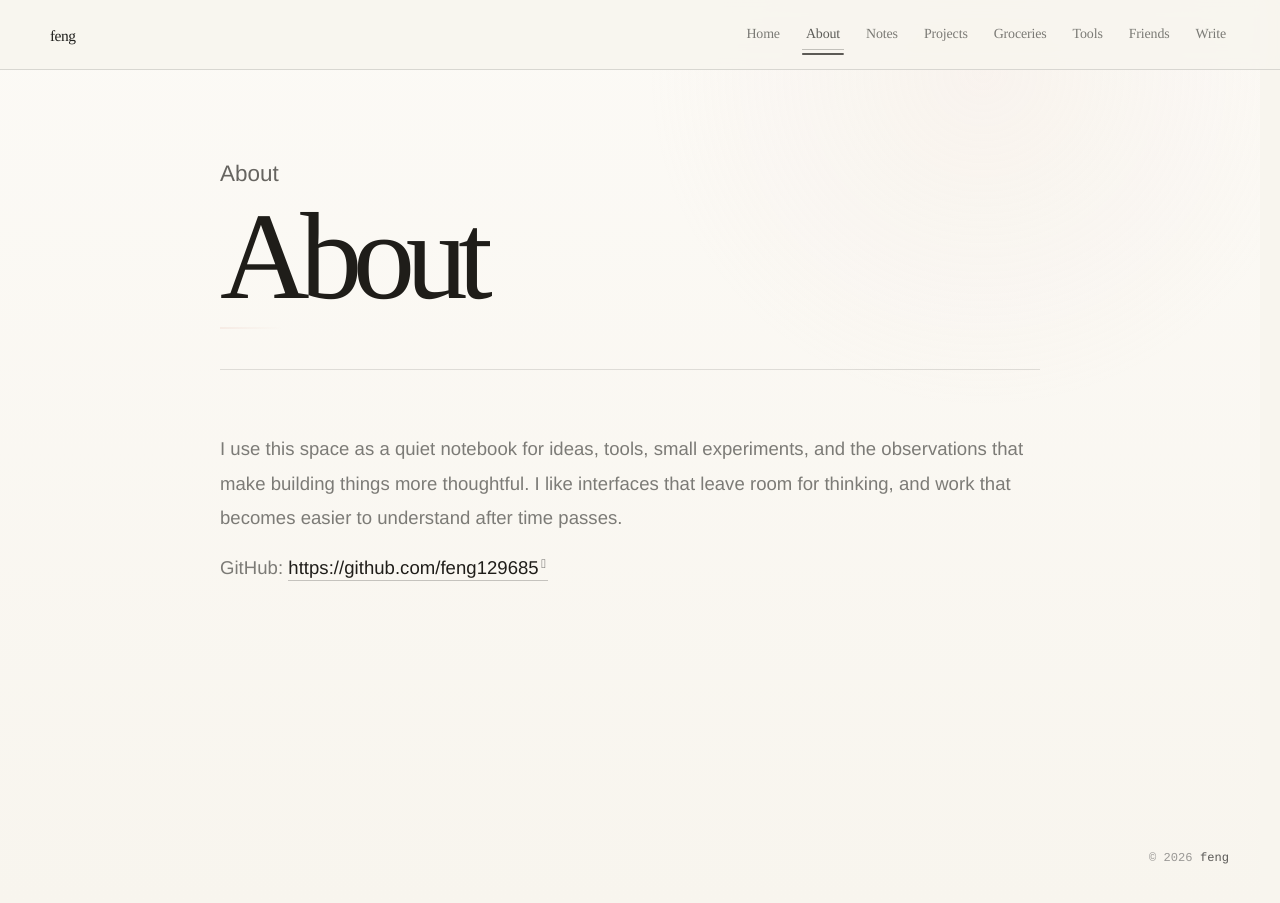
==== commit 4f86e845: "Site updated: 2026-06-08 00:37:49" ====
--- a/about/index.html
+++ b/about/index.html
@@ -131,7 +131,7 @@
 
     
 
-    <link rel="stylesheet" href="/css/common/site-refine.css?v=20260607-acha-functions">
+    <link rel="stylesheet" href="/css/common/site-refine.css?v=20260608-function-parity">
 
     
 <link rel="stylesheet" href="/fonts/GeistMono/geist-mono.css">
@@ -153,7 +153,7 @@
 
     <script id="hexo-configurations">
     window.config = {"hostname":"feng.xx.kg","root":"/","language":"en"};
-    window.theme = {"articles":{"style":{"font_size":"16px","line_height":1.5,"image_border_radius":"14px","image_alignment":"center","image_caption":false,"link_icon":true,"delete_mask":false,"title_alignment":"left","headings_top_spacing":{"h1":"3.2rem","h2":"2.4rem","h3":"1.9rem","h4":"1.6rem","h5":"1.4rem","h6":"1.3rem"}},"word_count":{"enable":true,"count":true,"min2read":true},"author_label":{"enable":true,"auto":false,"list":[]},"code_block":{"copy":true,"style":"mac","highlight_theme":{"light":"github","dark":"github-dark"},"font":{"enable":false,"family":null,"url":null}},"toc":{"enable":true,"max_depth":3,"number":false,"expand":true,"init_open":true},"copyright":{"enable":false,"default":"cc_by_nc_sa"},"lazyload":true,"pangu_js":false,"recommendation":{"enable":false,"title":"推荐阅读","limit":3,"mobile_limit":2,"placeholder":"/images/wallhaven-wqery6-light.webp","skip_dirs":[]}},"colors":{"primary":"#1f1d19","secondary":"#b8a99b","default_mode":"light"},"global":{"fonts":{"chinese":{"enable":false,"family":"Noto Sans SC","url":null},"english":{"enable":true,"family":"Geist Sans","url":"https://cdn.jsdelivr.net/npm/@fontsource/geist-sans@5.2.5/index.css"},"title":{"enable":true,"family":"Geist Sans","url":"https://cdn.jsdelivr.net/npm/@fontsource/geist-sans@5.2.5/index.css"}},"content_max_width":"1180px","sidebar_width":"300px","hover":{"shadow":false,"scale":false},"scroll_progress":{"bar":true,"percentage":false},"website_counter":{"url":"https://cn.vercount.one/js","enable":false,"site_pv":true,"site_uv":true,"post_pv":true},"single_page":true,"preloader":{"enable":false,"custom_message":null},"side_tools":{"gear_rotation":false,"auto_expand":false},"open_graph":{"enable":true,"image":"/images/redefine-og.webp","description":"A quiet personal network for notes, tools, and small experiments."},"google_analytics":{"enable":false,"id":null}},"home_banner":{"enable":false,"style":"fixed","image":{"light":"/images/wallhaven-wqery6-light.webp","dark":"/images/wallhaven-wqery6-dark.webp"},"title":"feng","subtitle":{"text":[],"hitokoto":{"enable":false,"show_author":false,"api":"https://v1.hitokoto.cn"},"typing_speed":100,"backing_speed":80,"starting_delay":500,"backing_delay":1500,"loop":true,"smart_backspace":true},"text_color":{"light":"#f5f5f5","dark":"#d9d9d9"},"text_style":{"title_size":"2.8rem","subtitle_size":"1.5rem","line_height":1.2},"custom_font":{"enable":false,"family":null,"url":null},"social_links":{"enable":false,"style":"default","links":[{"icon":"fa-brands fa-github","url":null},{"icon":"fa-brands fa-twitter","url":null},{"icon":"fa-solid fa-at","url":"you@example.com"},{"icon":"fa-brands fa-telegram","url":null},{"icon":"/images/custom-icon.svg","url":null}],"qrs":[{"icon":"fa-brands fa-weixin","qr":null},{"icon":"/images/custom-icon.svg","qr":null}]}},"plugins":{"feed":{"enable":false},"aplayer":{"enable":false,"type":"fixed","audios":[{"name":null,"artist":null,"url":null,"cover":null,"lrc":null}]},"mermaid":{"enable":false,"version":"11.4.1","theme":{"light":"default","dark":"dark"}}},"version":"2.9.0","navbar":{"auto_hide":false,"color":{"left":"#f0f0f0","right":"#d8d8d8","transparency":82},"width":{"home":"1200px","pages":"1000px"},"links":{"Home":{"path":"/","icon":"fa-regular fa-house"},"About":{"path":"/about","icon":"fa-regular fa-user"},"Notes":{"path":"/archives","icon":"fa-regular fa-pen-to-square"},"Projects":{"path":"/projects","icon":"fa-regular fa-folder-open"},"Tools":{"path":"/tools","icon":"fa-regular fa-compass"},"Friends":{"path":"/friends","icon":"fa-regular fa-address-book"},"Write":{"path":"/write","icon":"fa-regular fa-pen"}},"search":{"enable":false,"preload":true}},"page_templates":{"friends_column":2,"tags_style":"blur","masonry":{"batch_size":12,"initial_batch_size":24}},"home":{"sidebar":{"enable":true,"position":"left","first_item":"menu","announcement":"A quiet personal network for notes, tools, and small experiments.","show_on_mobile":true,"links":{"About":{"path":"/about","icon":"fa-regular fa-user"},"Notes":{"path":"/archives","icon":"fa-regular fa-pen-to-square"},"Projects":{"path":"/projects","icon":"fa-regular fa-folder-open"},"Tools":{"path":"/tools","icon":"fa-regular fa-compass"},"Friends":{"path":"/friends","icon":"fa-regular fa-address-book"},"Write":{"path":"/write","icon":"fa-regular fa-pen"}}},"article_date_format":"auto","excerpt_length":200,"categories":{"enable":true,"limit":3},"tags":{"enable":true,"limit":3}},"footer":{"runtime":false,"icon":"<i class=\"fa-solid fa-circle\" style=\"font-size: 0.45rem; color: #9a9a9a\"></i>","start":"2026/4/9 16:35:37","statistics":false,"customize":null,"icp":{"enable":false,"number":null,"url":null}},"footerStart":"2026/4/9 16:35:37","mermaid":{"style":{"light":"default","dark":"dark"}}};
+    window.theme = {"articles":{"style":{"font_size":"16px","line_height":1.5,"image_border_radius":"14px","image_alignment":"center","image_caption":false,"link_icon":true,"delete_mask":false,"title_alignment":"left","headings_top_spacing":{"h1":"3.2rem","h2":"2.4rem","h3":"1.9rem","h4":"1.6rem","h5":"1.4rem","h6":"1.3rem"}},"word_count":{"enable":true,"count":true,"min2read":true},"author_label":{"enable":true,"auto":false,"list":[]},"code_block":{"copy":true,"style":"mac","highlight_theme":{"light":"github","dark":"github-dark"},"font":{"enable":false,"family":null,"url":null}},"toc":{"enable":true,"max_depth":3,"number":false,"expand":true,"init_open":true},"copyright":{"enable":false,"default":"cc_by_nc_sa"},"lazyload":true,"pangu_js":false,"recommendation":{"enable":false,"title":"推荐阅读","limit":3,"mobile_limit":2,"placeholder":"/images/wallhaven-wqery6-light.webp","skip_dirs":[]}},"colors":{"primary":"#1f1d19","secondary":"#b8a99b","default_mode":"light"},"global":{"fonts":{"chinese":{"enable":false,"family":"Noto Sans SC","url":null},"english":{"enable":true,"family":"Geist Sans","url":"https://cdn.jsdelivr.net/npm/@fontsource/geist-sans@5.2.5/index.css"},"title":{"enable":true,"family":"Geist Sans","url":"https://cdn.jsdelivr.net/npm/@fontsource/geist-sans@5.2.5/index.css"}},"content_max_width":"1180px","sidebar_width":"300px","hover":{"shadow":false,"scale":false},"scroll_progress":{"bar":true,"percentage":false},"website_counter":{"url":"https://cn.vercount.one/js","enable":false,"site_pv":true,"site_uv":true,"post_pv":true},"single_page":true,"preloader":{"enable":false,"custom_message":null},"side_tools":{"gear_rotation":false,"auto_expand":false},"open_graph":{"enable":true,"image":"/images/redefine-og.webp","description":"A quiet personal network for notes, tools, and small experiments."},"google_analytics":{"enable":false,"id":null}},"home_banner":{"enable":false,"style":"fixed","image":{"light":"/images/wallhaven-wqery6-light.webp","dark":"/images/wallhaven-wqery6-dark.webp"},"title":"feng","subtitle":{"text":[],"hitokoto":{"enable":false,"show_author":false,"api":"https://v1.hitokoto.cn"},"typing_speed":100,"backing_speed":80,"starting_delay":500,"backing_delay":1500,"loop":true,"smart_backspace":true},"text_color":{"light":"#f5f5f5","dark":"#d9d9d9"},"text_style":{"title_size":"2.8rem","subtitle_size":"1.5rem","line_height":1.2},"custom_font":{"enable":false,"family":null,"url":null},"social_links":{"enable":false,"style":"default","links":[{"icon":"fa-brands fa-github","url":null},{"icon":"fa-brands fa-twitter","url":null},{"icon":"fa-solid fa-at","url":"you@example.com"},{"icon":"fa-brands fa-telegram","url":null},{"icon":"/images/custom-icon.svg","url":null}],"qrs":[{"icon":"fa-brands fa-weixin","qr":null},{"icon":"/images/custom-icon.svg","qr":null}]}},"plugins":{"feed":{"enable":false},"aplayer":{"enable":false,"type":"fixed","audios":[{"name":null,"artist":null,"url":null,"cover":null,"lrc":null}]},"mermaid":{"enable":false,"version":"11.4.1","theme":{"light":"default","dark":"dark"}}},"version":"2.9.0","navbar":{"auto_hide":false,"color":{"left":"#f0f0f0","right":"#d8d8d8","transparency":82},"width":{"home":"1200px","pages":"1000px"},"links":{"Home":{"path":"/","icon":"fa-regular fa-house"},"About":{"path":"/about","icon":"fa-regular fa-user"},"Notes":{"path":"/archives","icon":"fa-regular fa-pen-to-square"},"Projects":{"path":"/projects","icon":"fa-regular fa-folder-open"},"Groceries":{"path":"/groceries","icon":"fa-regular fa-compass"},"Tools":{"path":"/tools","icon":"fa-regular fa-toolbox"},"Friends":{"path":"/friends","icon":"fa-regular fa-address-book"},"Write":{"path":"/write","icon":"fa-regular fa-pen"}},"search":{"enable":false,"preload":true}},"page_templates":{"friends_column":2,"tags_style":"blur","masonry":{"batch_size":12,"initial_batch_size":24}},"home":{"sidebar":{"enable":true,"position":"left","first_item":"menu","announcement":"A quiet personal network for notes, tools, and small experiments.","show_on_mobile":true,"links":{"About":{"path":"/about","icon":"fa-regular fa-user"},"Notes":{"path":"/archives","icon":"fa-regular fa-pen-to-square"},"Projects":{"path":"/projects","icon":"fa-regular fa-folder-open"},"Groceries":{"path":"/groceries","icon":"fa-regular fa-compass"},"Tools":{"path":"/tools","icon":"fa-regular fa-toolbox"},"Friends":{"path":"/friends","icon":"fa-regular fa-address-book"},"Write":{"path":"/write","icon":"fa-regular fa-pen"}}},"article_date_format":"auto","excerpt_length":200,"categories":{"enable":true,"limit":3},"tags":{"enable":true,"limit":3}},"footer":{"runtime":false,"icon":"<i class=\"fa-solid fa-circle\" style=\"font-size: 0.45rem; color: #9a9a9a\"></i>","start":"2026/4/9 16:35:37","statistics":false,"customize":null,"icp":{"enable":false,"number":null,"url":null}},"footerStart":"2026/4/9 16:35:37","mermaid":{"style":{"light":"default","dark":"dark"}}};
     window.lang_ago = {"second":"%s seconds ago","minute":"%s minutes ago","hour":"%s hours ago","day":"%s days ago","week":"%s weeks ago","month":"%s months ago","year":"%s years ago"};
     window.i18n = {"search":"Search...","toc":"On this page","prev":"Prev","next":"Next","prev_posts":"Prev posts","next_posts":"Next posts","page":"Page %d","recent_posts":"Recent Posts","share":"Share","powered_by":"POWERED BY %s","theme":"THEME","rss_feed":"RSS Feed","category":"Category","categories":"Categories","tag":"Tag","tags":"Tags","post":"Post","posts":"Posts","tagcloud":"Tag Cloud","comment":"Comment","comments":"Comments","home":"Home","archive":"Archive","archives":"Archives","top":"TOP","sticky":"Sticky","go-back-home":"Go Back Home","masonry_loading":"Loading photos...","image_viewer":"Image viewer","close":"Close","exif":{"title":"EXIF","cards":{"camera":"Camera","lens":"Lens","exposure":"Exposure","other":"Other"},"fields":{"make":"Brand","model":"Model","date_taken":"Date taken","lens_model":"Lens","focal_length":"Focal length","focus_mode":"Focus mode","shutter":"Shutter","aperture":"Aperture","iso":"ISO","exposure_program":"Exposure program","exposure_compensation":"Exposure compensation","metering_mode":"Metering mode","flash":"Flash","white_balance":"White balance","latitude":"Latitude","longitude":"Longitude","altitude":"Altitude"},"status":{"loading":"Loading...","no_exif":"No EXIF available","library_missing":"EXIF library not loaded","image_source_missing":"Image source unavailable","unavailable":"EXIF unavailable (blocked by CORS or missing metadata)","flag_unavailable":"EXIF unavailable"}},"about":"About","changelog":"Changelog","links":"Links","link":"Link","friends":"Friends","friend":"Friend","timeline":"Timeline","shuoshuo":"Shuoshuo","bookmarks":"Bookmarks","site_uv":"VISITOR COUNT","site_pv":"TOTAL PAGE VIEWS","read_more":"Read more","wordcount":"Words","min2read":"Mins","status":"Status","runtime":"Blog up for","days":"days","hours":"hrs","minutes":"Min","seconds":"Sec","optimized_by":"and Optimized by Evan","rights":"All Rights Reserved","site_posts":"%s posts in total","site_wordcount":"%s words in total","copyright":{"author":"Author","title":"Title","link":"Link","create_time":"Created at","update_time":"Updated at","license_title":"License","license_content":"This work is licensed under %s.","all_rights_reserved":"All Rights Reserved &#169; %s","public_domain":"This work is in the public domain."},"ago":{"second":"%s seconds ago","minute":"%s minutes ago","hour":"%s hours ago","day":"%s days ago","week":"%s weeks ago","month":"%s months ago","year":"%s years ago"},"create_time":"Created","update_time":"Updated","expired":"This post is written %s days ago, and the content may not be up to date."};
     window.data = {"masonry":false};
@@ -294,9 +294,26 @@
                             <li class="navbar-item">
                                 <!-- Menu -->
                                 <a class=""
+                                   href="/groceries"
+                                        >
+                                    <i class="fa-regular fa-compass fa-fw"></i>
+                                    Groceries
+                                    
+                                </a>
+
+                                <!-- Submenu -->
+                                
+                            </li>
+                    
+                        
+                            
+
+                            <li class="navbar-item">
+                                <!-- Menu -->
+                                <a class=""
                                    href="/tools"
                                         >
-                                    <i class="fa-regular fa-compass fa-fw"></i>
+                                    <i class="fa-regular fa-toolbox fa-fw"></i>
                                     Tools
                                     
                                 </a>
@@ -442,13 +459,33 @@
                     <li class="drawer-navbar-item text-base my-1.5 flex flex-col w-full">
                         
                         <a class="py-1.5 px-2 flex flex-row items-center justify-between gap-1 hover:!text-primary active:!text-primary text-2xl font-semibold group border-b border-border-color hover:border-primary w-full "
+                           href="/groceries"
+                        >
+                            <span>
+                                Groceries
+                            </span>
+                            
+                                <i class="fa-regular fa-compass fa-sm fa-fw"></i>
+                            
+                        </a>
+                        
+
+                        
+                    </li>
+            
+                
+                    
+
+                    <li class="drawer-navbar-item text-base my-1.5 flex flex-col w-full">
+                        
+                        <a class="py-1.5 px-2 flex flex-row items-center justify-between gap-1 hover:!text-primary active:!text-primary text-2xl font-semibold group border-b border-border-color hover:border-primary w-full "
                            href="/tools"
                         >
                             <span>
                                 Tools
                             </span>
                             
-                                <i class="fa-regular fa-compass fa-sm fa-fw"></i>
+                                <i class="fa-regular fa-toolbox fa-sm fa-fw"></i>
                             
                         </a>
                         
@@ -500,6 +537,7 @@
             
             
                 
+                    
                     
                     
                     
--- a/css/style.css
+++ b/css/style.css
@@ -12689,6 +12689,412 @@
     font-size: clamp(2.48rem, 11.4vw, 3.55rem) !important;
   }
 }
+.groceries-page-shell,
+html.dark .groceries-page-shell {
+  color: #20201d !important;
+  background: radial-gradient(circle at 80% 8%, rgba(234,213,204,0.2), transparent 26%), radial-gradient(circle at 18% 78%, rgba(223,230,217,0.3), transparent 28%), linear-gradient(180deg, #fcfaf6 0%, #f8f5ee 100%) !important;
+}
+.groceries-page-shell .main-content,
+html.dark .groceries-page-shell .main-content {
+  width: calc(100% - 2rem) !important;
+  max-width: 1120px !important;
+  margin: 0 auto !important;
+  color: #20201d !important;
+  background: transparent !important;
+}
+.groceries-page-shell .page-template-container,
+html.dark .groceries-page-shell .page-template-container {
+  width: 100% !important;
+  max-width: 100% !important;
+  margin: 0 !important;
+  padding: 0 !important;
+  color: #20201d !important;
+  background: transparent !important;
+  border: 0 !important;
+  box-shadow: none !important;
+}
+.groceries-page-shell .page-template-content,
+html.dark .groceries-page-shell .page-template-content {
+  display: none !important;
+}
+.groceries-page {
+  width: 100%;
+  max-width: 1120px;
+  margin: 0 auto;
+  padding: clamp(2.8rem, 6vw, 5rem) 0 clamp(4.5rem, 8vw, 7rem);
+  color: #20201d !important;
+  font-family: Georgia, 'Times New Roman', 'Noto Serif SC', serif !important;
+}
+.groceries-page__hero {
+  position: relative;
+  overflow: hidden;
+  margin: 0 0 clamp(1.6rem, 4vw, 2.8rem);
+  padding: clamp(3.2rem, 7vw, 5.4rem) clamp(1.4rem, 4vw, 4rem);
+  color: #20201d !important;
+  background: rgba(252,250,246,0.7) !important;
+  background-image: radial-gradient(circle at 82% 28%, rgba(223,230,217,0.44), transparent 30%), radial-gradient(circle at 20% 78%, rgba(234,213,204,0.38), transparent 28%) !important;
+  border: 1px solid rgba(32,32,29,0.14) !important;
+  box-shadow: none !important;
+}
+.groceries-page__hero::before {
+  content: '';
+  position: absolute;
+  right: clamp(1.5rem, 4vw, 3.8rem);
+  top: clamp(1.5rem, 4vw, 3.4rem);
+  width: clamp(7rem, 16vw, 12rem);
+  height: clamp(7rem, 16vw, 12rem);
+  pointer-events: none;
+  opacity: 0.55;
+  background: radial-gradient(circle at 50% 50%, rgba(32,32,29,0.065) 0 1px, transparent 1px);
+  background-size: 13px 13px;
+  border: 1px solid rgba(32,32,29,0.085);
+  transform: rotate(-6deg);
+}
+.groceries-page__eyebrow {
+  position: relative;
+  z-index: 1;
+  display: inline-block;
+  margin: 0 0 1.1rem !important;
+  color: rgba(32,32,29,0.58) !important;
+  font-family: 'Segoe Print', 'Bradley Hand ITC', 'Comic Sans MS', 'LXGW WenKai', cursive !important;
+  font-size: clamp(1.02rem, 1.8vw, 1.36rem) !important;
+  transform: rotate(-1deg);
+}
+.groceries-page__eyebrow::after {
+  content: '';
+  display: block;
+  width: 4.2rem;
+  height: 0.34rem;
+  margin: 0.18rem 0 0;
+  background: rgba(234,213,204,0.72);
+}
+.groceries-page__hero h1 {
+  position: relative;
+  z-index: 1;
+  max-width: 820px;
+  margin: 0 !important;
+  color: #20201d !important;
+  font-family: Georgia, 'Times New Roman', 'Noto Serif SC', serif !important;
+  font-size: clamp(3.8rem, 8vw, 7.2rem) !important;
+  line-height: 0.92 !important;
+  font-weight: 500 !important;
+  letter-spacing: -0.075em !important;
+  text-wrap: balance;
+}
+.groceries-page__hero p:not(.groceries-page__eyebrow) {
+  position: relative;
+  z-index: 1;
+  max-width: 44rem;
+  margin: clamp(1.45rem, 3vw, 2.2rem) 0 0 !important;
+  color: rgba(32,32,29,0.58) !important;
+  font-family: Georgia, 'Times New Roman', 'Noto Serif SC', serif !important;
+  font-size: clamp(1.05rem, 1.7vw, 1.28rem) !important;
+  line-height: 1.82 !important;
+}
+.groceries-controls {
+  display: grid;
+  grid-template-columns: minmax(0, 1.4fr) auto auto auto auto;
+  gap: 0.85rem;
+  align-items: end;
+  margin: 0 0 clamp(1.4rem, 3vw, 2rem);
+  padding: 1rem;
+  color: #20201d !important;
+  background: rgba(252,250,246,0.72);
+  border: 1px solid rgba(32,32,29,0.14);
+}
+.groceries-control-group,
+.groceries-view-toggle {
+  display: flex;
+  flex-wrap: wrap;
+  gap: 0.5rem;
+}
+.groceries-controls button,
+.groceries-select select {
+  min-height: 2.35rem;
+  color: #20201d !important;
+  background: transparent !important;
+  border: 1px solid rgba(32,32,29,0.14) !important;
+  border-radius: 0 !important;
+  font-family: 'Geist Mono', 'JetBrains Mono', Consolas, monospace !important;
+  font-size: 0.68rem !important;
+  letter-spacing: 0.08em;
+  text-transform: uppercase;
+  cursor: pointer;
+  transition: background 180ms ease, opacity 180ms ease, transform 180ms ease;
+}
+.groceries-controls button {
+  padding: 0.55rem 0.72rem;
+}
+.groceries-controls button:hover {
+  background: rgba(255,255,255,0.42) !important;
+  transform: translateY(-1px);
+}
+.groceries-controls button.is-active {
+  color: #f8f5ee !important;
+  background: #20201d !important;
+  border-color: #20201d !important;
+}
+.groceries-select {
+  display: grid;
+  gap: 0.4rem;
+}
+.groceries-select span {
+  color: rgba(32,32,29,0.36) !important;
+  font-family: 'Geist Mono', 'JetBrains Mono', Consolas, monospace !important;
+  font-size: 0.62rem !important;
+  letter-spacing: 0.12em;
+  text-transform: uppercase;
+}
+.groceries-select select {
+  padding: 0.5rem 2rem 0.5rem 0.7rem;
+}
+.grocery-count {
+  margin: 0 !important;
+  color: rgba(32,32,29,0.36) !important;
+  font-family: 'Geist Mono', 'JetBrains Mono', Consolas, monospace !important;
+  font-size: 0.68rem !important;
+  letter-spacing: 0.1em;
+  text-transform: uppercase;
+}
+.groceries-grid {
+  display: grid;
+  grid-template-columns: repeat(3, minmax(0, 1fr));
+  border-top: 1px solid rgba(32,32,29,0.14);
+  border-left: 1px solid rgba(32,32,29,0.14);
+}
+.groceries-grid.is-list {
+  grid-template-columns: 1fr;
+}
+.groceries-grid.is-list .grocery-card a {
+  min-height: auto;
+  grid-template-columns: 5rem minmax(0, 1fr);
+  grid-template-rows: auto;
+  align-items: start;
+}
+.grocery-card {
+  min-width: 0;
+  border-right: 1px solid rgba(32,32,29,0.14);
+  border-bottom: 1px solid rgba(32,32,29,0.14);
+}
+.grocery-card[hidden] {
+  display: none !important;
+}
+.grocery-card a {
+  min-height: 285px;
+  display: grid;
+  grid-template-rows: auto 1fr;
+  gap: clamp(1.15rem, 2vw, 1.8rem);
+  padding: clamp(1.25rem, 2.6vw, 2rem);
+  color: #20201d !important;
+  text-decoration: none !important;
+  background: rgba(252,250,246,0.46) !important;
+  transition: background 180ms ease, transform 220ms cubic-bezier(0.19, 1, 0.22, 1);
+}
+.grocery-card a:hover {
+  background: rgba(255,255,255,0.58) !important;
+  transform: translateY(-3px);
+}
+.grocery-card__mark {
+  display: inline-grid;
+  width: 4.35rem;
+  height: 4.35rem;
+  place-items: center;
+  color: rgba(32,32,29,0.36) !important;
+  border: 1px solid rgba(32,32,29,0.085);
+  border-radius: 50%;
+  font-family: 'Segoe Print', 'Bradley Hand ITC', 'Comic Sans MS', 'LXGW WenKai', cursive !important;
+  font-size: 0.92rem !important;
+  text-transform: lowercase;
+  transform: rotate(-7deg);
+}
+.grocery-card__meta,
+.grocery-card__tags {
+  display: flex;
+  flex-wrap: wrap;
+  gap: 0.45rem;
+}
+.grocery-card__meta span,
+.grocery-card__tags span {
+  color: rgba(32,32,29,0.36) !important;
+  font-family: 'Geist Mono', 'JetBrains Mono', Consolas, monospace !important;
+  font-size: 0.62rem !important;
+  letter-spacing: 0.08em;
+  text-transform: uppercase;
+}
+.grocery-card h2 {
+  margin: 1.25rem 0 0.85rem !important;
+  color: #20201d !important;
+  font-family: Georgia, 'Times New Roman', 'Noto Serif SC', serif !important;
+  font-size: clamp(1.55rem, 3vw, 2.35rem) !important;
+  line-height: 1 !important;
+  font-weight: 500 !important;
+  letter-spacing: -0.055em !important;
+}
+.grocery-card p {
+  margin: 0 0 1.25rem !important;
+  color: rgba(32,32,29,0.58) !important;
+  font-family: Georgia, 'Times New Roman', 'Noto Serif SC', serif !important;
+  font-size: 0.98rem !important;
+  line-height: 1.7 !important;
+  text-wrap: pretty;
+}
+.groceries-empty {
+  margin: 1.2rem 0 0 !important;
+  padding: 1.1rem;
+  color: rgba(32,32,29,0.58) !important;
+  border: 1px solid rgba(32,32,29,0.14);
+  font-family: Georgia, 'Times New Roman', 'Noto Serif SC', serif !important;
+}
+.friend-card__avatar {
+  display: inline-grid;
+  width: 4.8rem;
+  height: 4.8rem;
+  place-items: center;
+  overflow: hidden;
+  border: 1px solid rgba(32,32,29,0.085);
+  border-radius: 50%;
+  background: rgba(252,250,246,0.68);
+  transform: rotate(-4deg);
+}
+.friend-card__avatar img {
+  display: block;
+  width: 100%;
+  height: 100%;
+  object-fit: cover;
+  filter: saturate(0.7) contrast(0.96);
+}
+.friend-card__avatar--empty {
+  color: rgba(32,32,29,0.36) !important;
+  font-family: Georgia, 'Times New Roman', 'Noto Serif SC', serif !important;
+  font-size: 2rem;
+}
+.friend-card a {
+  position: relative;
+}
+.friend-card a::after {
+  content: attr(data-title);
+  position: absolute;
+  left: clamp(1.25rem, 3vw, 2.2rem);
+  right: clamp(1.25rem, 3vw, 2.2rem);
+  bottom: clamp(1rem, 2vw, 1.5rem);
+  color: rgba(32,32,29,0.36);
+  font-family: 'Geist Mono', 'JetBrains Mono', Consolas, monospace;
+  font-size: 0.6rem;
+  letter-spacing: 0.08em;
+  text-transform: uppercase;
+  opacity: 0;
+  transform: translateY(4px);
+  transition: opacity 180ms ease, transform 180ms ease;
+}
+.friend-card a:hover::after {
+  opacity: 1;
+  transform: translateY(0);
+}
+.friend-card--apply a {
+  background: rgba(248,245,238,0.48) !important;
+}
+.sketch-writing-grid,
+.sketch-status-grid {
+  display: grid;
+  grid-template-columns: repeat(4, minmax(0, 1fr));
+  border-top: 1px solid rgba(32,32,29,0.14);
+  border-left: 1px solid rgba(32,32,29,0.14);
+}
+.sketch-writing-grid a,
+.sketch-status-grid a,
+.sketch-status-grid div {
+  min-height: 9rem;
+  display: flex;
+  flex-direction: column;
+  justify-content: space-between;
+  padding: clamp(1.2rem, 2.6vw, 2rem);
+  color: #20201d !important;
+  text-decoration: none !important;
+  background: rgba(252,250,246,0.4);
+  border-right: 1px solid rgba(32,32,29,0.14);
+  border-bottom: 1px solid rgba(32,32,29,0.14);
+}
+.sketch-writing-grid a span,
+.sketch-status-grid a span,
+.sketch-status-grid div span,
+.sketch-writing-grid a small,
+.sketch-status-grid a small,
+.sketch-status-grid div small {
+  color: rgba(32,32,29,0.36) !important;
+  font-family: 'Geist Mono', 'JetBrains Mono', Consolas, monospace !important;
+  font-size: 0.64rem !important;
+  letter-spacing: 0.1em;
+  text-transform: uppercase;
+}
+.sketch-writing-grid a strong,
+.sketch-status-grid a strong,
+.sketch-status-grid div strong {
+  color: #20201d !important;
+  font-family: Georgia, 'Times New Roman', 'Noto Serif SC', serif !important;
+  font-size: clamp(1.8rem, 4vw, 3.2rem);
+  line-height: 1;
+  font-weight: 500;
+  letter-spacing: -0.06em;
+}
+@media (max-width: 1180px) {
+  .groceries-controls {
+    grid-template-columns: 1fr 1fr;
+  }
+  .groceries-grid {
+    grid-template-columns: repeat(2, minmax(0, 1fr));
+  }
+}
+@media (max-width: 860px) {
+  .groceries-page-shell .main-content,
+  html.dark .groceries-page-shell .main-content {
+    width: calc(100% - 1.75rem) !important;
+  }
+  .groceries-page {
+    padding-top: 2.2rem;
+  }
+  .groceries-page__hero {
+    box-sizing: border-box;
+    max-width: 100%;
+    overflow: hidden;
+    padding: 3rem 1.25rem 2.8rem;
+  }
+  .groceries-page__hero h1 {
+    max-width: 100%;
+    font-size: clamp(2.6rem, 11.8vw, 4.2rem) !important;
+    line-height: 0.98 !important;
+  }
+  .groceries-page__hero p:not(.groceries-page__eyebrow) {
+    max-width: 100%;
+    font-size: 1rem !important;
+    line-height: 1.72 !important;
+    overflow-wrap: anywhere;
+  }
+  .groceries-controls,
+  .groceries-grid,
+  .sketch-writing-grid,
+  .sketch-status-grid {
+    grid-template-columns: 1fr !important;
+  }
+  .grocery-card {
+    border-right: 0;
+  }
+  .groceries-grid.is-list .grocery-card a {
+    grid-template-columns: 1fr;
+  }
+}
+@media (max-width: 460px) {
+  .groceries-page__hero {
+    padding-left: 1rem;
+    padding-right: 1rem;
+  }
+  .groceries-page__hero h1 {
+    font-size: clamp(2.38rem, 10.8vw, 3.35rem) !important;
+  }
+  .grocery-card a {
+    min-height: auto;
+    padding: 1.25rem;
+  }
+}
 @-moz-keyframes treeReveal {
   from {
     opacity: 0;
--- a/css/common/site-refine.css
+++ b/css/common/site-refine.css
@@ -8155,6 +8155,412 @@
     font-size: clamp(2.48rem, 11.4vw, 3.55rem) !important;
   }
 }
+.groceries-page-shell,
+html.dark .groceries-page-shell {
+  color: #20201d !important;
+  background: radial-gradient(circle at 80% 8%, rgba(234,213,204,0.2), transparent 26%), radial-gradient(circle at 18% 78%, rgba(223,230,217,0.3), transparent 28%), linear-gradient(180deg, #fcfaf6 0%, #f8f5ee 100%) !important;
+}
+.groceries-page-shell .main-content,
+html.dark .groceries-page-shell .main-content {
+  width: calc(100% - 2rem) !important;
+  max-width: 1120px !important;
+  margin: 0 auto !important;
+  color: #20201d !important;
+  background: transparent !important;
+}
+.groceries-page-shell .page-template-container,
+html.dark .groceries-page-shell .page-template-container {
+  width: 100% !important;
+  max-width: 100% !important;
+  margin: 0 !important;
+  padding: 0 !important;
+  color: #20201d !important;
+  background: transparent !important;
+  border: 0 !important;
+  box-shadow: none !important;
+}
+.groceries-page-shell .page-template-content,
+html.dark .groceries-page-shell .page-template-content {
+  display: none !important;
+}
+.groceries-page {
+  width: 100%;
+  max-width: 1120px;
+  margin: 0 auto;
+  padding: clamp(2.8rem, 6vw, 5rem) 0 clamp(4.5rem, 8vw, 7rem);
+  color: #20201d !important;
+  font-family: Georgia, 'Times New Roman', 'Noto Serif SC', serif !important;
+}
+.groceries-page__hero {
+  position: relative;
+  overflow: hidden;
+  margin: 0 0 clamp(1.6rem, 4vw, 2.8rem);
+  padding: clamp(3.2rem, 7vw, 5.4rem) clamp(1.4rem, 4vw, 4rem);
+  color: #20201d !important;
+  background: rgba(252,250,246,0.7) !important;
+  background-image: radial-gradient(circle at 82% 28%, rgba(223,230,217,0.44), transparent 30%), radial-gradient(circle at 20% 78%, rgba(234,213,204,0.38), transparent 28%) !important;
+  border: 1px solid rgba(32,32,29,0.14) !important;
+  box-shadow: none !important;
+}
+.groceries-page__hero::before {
+  content: '';
+  position: absolute;
+  right: clamp(1.5rem, 4vw, 3.8rem);
+  top: clamp(1.5rem, 4vw, 3.4rem);
+  width: clamp(7rem, 16vw, 12rem);
+  height: clamp(7rem, 16vw, 12rem);
+  pointer-events: none;
+  opacity: 0.55;
+  background: radial-gradient(circle at 50% 50%, rgba(32,32,29,0.065) 0 1px, transparent 1px);
+  background-size: 13px 13px;
+  border: 1px solid rgba(32,32,29,0.085);
+  transform: rotate(-6deg);
+}
+.groceries-page__eyebrow {
+  position: relative;
+  z-index: 1;
+  display: inline-block;
+  margin: 0 0 1.1rem !important;
+  color: rgba(32,32,29,0.58) !important;
+  font-family: 'Segoe Print', 'Bradley Hand ITC', 'Comic Sans MS', 'LXGW WenKai', cursive !important;
+  font-size: clamp(1.02rem, 1.8vw, 1.36rem) !important;
+  transform: rotate(-1deg);
+}
+.groceries-page__eyebrow::after {
+  content: '';
+  display: block;
+  width: 4.2rem;
+  height: 0.34rem;
+  margin: 0.18rem 0 0;
+  background: rgba(234,213,204,0.72);
+}
+.groceries-page__hero h1 {
+  position: relative;
+  z-index: 1;
+  max-width: 820px;
+  margin: 0 !important;
+  color: #20201d !important;
+  font-family: Georgia, 'Times New Roman', 'Noto Serif SC', serif !important;
+  font-size: clamp(3.8rem, 8vw, 7.2rem) !important;
+  line-height: 0.92 !important;
+  font-weight: 500 !important;
+  letter-spacing: -0.075em !important;
+  text-wrap: balance;
+}
+.groceries-page__hero p:not(.groceries-page__eyebrow) {
+  position: relative;
+  z-index: 1;
+  max-width: 44rem;
+  margin: clamp(1.45rem, 3vw, 2.2rem) 0 0 !important;
+  color: rgba(32,32,29,0.58) !important;
+  font-family: Georgia, 'Times New Roman', 'Noto Serif SC', serif !important;
+  font-size: clamp(1.05rem, 1.7vw, 1.28rem) !important;
+  line-height: 1.82 !important;
+}
+.groceries-controls {
+  display: grid;
+  grid-template-columns: minmax(0, 1.4fr) auto auto auto auto;
+  gap: 0.85rem;
+  align-items: end;
+  margin: 0 0 clamp(1.4rem, 3vw, 2rem);
+  padding: 1rem;
+  color: #20201d !important;
+  background: rgba(252,250,246,0.72);
+  border: 1px solid rgba(32,32,29,0.14);
+}
+.groceries-control-group,
+.groceries-view-toggle {
+  display: flex;
+  flex-wrap: wrap;
+  gap: 0.5rem;
+}
+.groceries-controls button,
+.groceries-select select {
+  min-height: 2.35rem;
+  color: #20201d !important;
+  background: transparent !important;
+  border: 1px solid rgba(32,32,29,0.14) !important;
+  border-radius: 0 !important;
+  font-family: 'Geist Mono', 'JetBrains Mono', Consolas, monospace !important;
+  font-size: 0.68rem !important;
+  letter-spacing: 0.08em;
+  text-transform: uppercase;
+  cursor: pointer;
+  transition: background 180ms ease, opacity 180ms ease, transform 180ms ease;
+}
+.groceries-controls button {
+  padding: 0.55rem 0.72rem;
+}
+.groceries-controls button:hover {
+  background: rgba(255,255,255,0.42) !important;
+  transform: translateY(-1px);
+}
+.groceries-controls button.is-active {
+  color: #f8f5ee !important;
+  background: #20201d !important;
+  border-color: #20201d !important;
+}
+.groceries-select {
+  display: grid;
+  gap: 0.4rem;
+}
+.groceries-select span {
+  color: rgba(32,32,29,0.36) !important;
+  font-family: 'Geist Mono', 'JetBrains Mono', Consolas, monospace !important;
+  font-size: 0.62rem !important;
+  letter-spacing: 0.12em;
+  text-transform: uppercase;
+}
+.groceries-select select {
+  padding: 0.5rem 2rem 0.5rem 0.7rem;
+}
+.grocery-count {
+  margin: 0 !important;
+  color: rgba(32,32,29,0.36) !important;
+  font-family: 'Geist Mono', 'JetBrains Mono', Consolas, monospace !important;
+  font-size: 0.68rem !important;
+  letter-spacing: 0.1em;
+  text-transform: uppercase;
+}
+.groceries-grid {
+  display: grid;
+  grid-template-columns: repeat(3, minmax(0, 1fr));
+  border-top: 1px solid rgba(32,32,29,0.14);
+  border-left: 1px solid rgba(32,32,29,0.14);
+}
+.groceries-grid.is-list {
+  grid-template-columns: 1fr;
+}
+.groceries-grid.is-list .grocery-card a {
+  min-height: auto;
+  grid-template-columns: 5rem minmax(0, 1fr);
+  grid-template-rows: auto;
+  align-items: start;
+}
+.grocery-card {
+  min-width: 0;
+  border-right: 1px solid rgba(32,32,29,0.14);
+  border-bottom: 1px solid rgba(32,32,29,0.14);
+}
+.grocery-card[hidden] {
+  display: none !important;
+}
+.grocery-card a {
+  min-height: 285px;
+  display: grid;
+  grid-template-rows: auto 1fr;
+  gap: clamp(1.15rem, 2vw, 1.8rem);
+  padding: clamp(1.25rem, 2.6vw, 2rem);
+  color: #20201d !important;
+  text-decoration: none !important;
+  background: rgba(252,250,246,0.46) !important;
+  transition: background 180ms ease, transform 220ms cubic-bezier(0.19, 1, 0.22, 1);
+}
+.grocery-card a:hover {
+  background: rgba(255,255,255,0.58) !important;
+  transform: translateY(-3px);
+}
+.grocery-card__mark {
+  display: inline-grid;
+  width: 4.35rem;
+  height: 4.35rem;
+  place-items: center;
+  color: rgba(32,32,29,0.36) !important;
+  border: 1px solid rgba(32,32,29,0.085);
+  border-radius: 50%;
+  font-family: 'Segoe Print', 'Bradley Hand ITC', 'Comic Sans MS', 'LXGW WenKai', cursive !important;
+  font-size: 0.92rem !important;
+  text-transform: lowercase;
+  transform: rotate(-7deg);
+}
+.grocery-card__meta,
+.grocery-card__tags {
+  display: flex;
+  flex-wrap: wrap;
+  gap: 0.45rem;
+}
+.grocery-card__meta span,
+.grocery-card__tags span {
+  color: rgba(32,32,29,0.36) !important;
+  font-family: 'Geist Mono', 'JetBrains Mono', Consolas, monospace !important;
+  font-size: 0.62rem !important;
+  letter-spacing: 0.08em;
+  text-transform: uppercase;
+}
+.grocery-card h2 {
+  margin: 1.25rem 0 0.85rem !important;
+  color: #20201d !important;
+  font-family: Georgia, 'Times New Roman', 'Noto Serif SC', serif !important;
+  font-size: clamp(1.55rem, 3vw, 2.35rem) !important;
+  line-height: 1 !important;
+  font-weight: 500 !important;
+  letter-spacing: -0.055em !important;
+}
+.grocery-card p {
+  margin: 0 0 1.25rem !important;
+  color: rgba(32,32,29,0.58) !important;
+  font-family: Georgia, 'Times New Roman', 'Noto Serif SC', serif !important;
+  font-size: 0.98rem !important;
+  line-height: 1.7 !important;
+  text-wrap: pretty;
+}
+.groceries-empty {
+  margin: 1.2rem 0 0 !important;
+  padding: 1.1rem;
+  color: rgba(32,32,29,0.58) !important;
+  border: 1px solid rgba(32,32,29,0.14);
+  font-family: Georgia, 'Times New Roman', 'Noto Serif SC', serif !important;
+}
+.friend-card__avatar {
+  display: inline-grid;
+  width: 4.8rem;
+  height: 4.8rem;
+  place-items: center;
+  overflow: hidden;
+  border: 1px solid rgba(32,32,29,0.085);
+  border-radius: 50%;
+  background: rgba(252,250,246,0.68);
+  transform: rotate(-4deg);
+}
+.friend-card__avatar img {
+  display: block;
+  width: 100%;
+  height: 100%;
+  object-fit: cover;
+  filter: saturate(0.7) contrast(0.96);
+}
+.friend-card__avatar--empty {
+  color: rgba(32,32,29,0.36) !important;
+  font-family: Georgia, 'Times New Roman', 'Noto Serif SC', serif !important;
+  font-size: 2rem;
+}
+.friend-card a {
+  position: relative;
+}
+.friend-card a::after {
+  content: attr(data-title);
+  position: absolute;
+  left: clamp(1.25rem, 3vw, 2.2rem);
+  right: clamp(1.25rem, 3vw, 2.2rem);
+  bottom: clamp(1rem, 2vw, 1.5rem);
+  color: rgba(32,32,29,0.36);
+  font-family: 'Geist Mono', 'JetBrains Mono', Consolas, monospace;
+  font-size: 0.6rem;
+  letter-spacing: 0.08em;
+  text-transform: uppercase;
+  opacity: 0;
+  transform: translateY(4px);
+  transition: opacity 180ms ease, transform 180ms ease;
+}
+.friend-card a:hover::after {
+  opacity: 1;
+  transform: translateY(0);
+}
+.friend-card--apply a {
+  background: rgba(248,245,238,0.48) !important;
+}
+.sketch-writing-grid,
+.sketch-status-grid {
+  display: grid;
+  grid-template-columns: repeat(4, minmax(0, 1fr));
+  border-top: 1px solid rgba(32,32,29,0.14);
+  border-left: 1px solid rgba(32,32,29,0.14);
+}
+.sketch-writing-grid a,
+.sketch-status-grid a,
+.sketch-status-grid div {
+  min-height: 9rem;
+  display: flex;
+  flex-direction: column;
+  justify-content: space-between;
+  padding: clamp(1.2rem, 2.6vw, 2rem);
+  color: #20201d !important;
+  text-decoration: none !important;
+  background: rgba(252,250,246,0.4);
+  border-right: 1px solid rgba(32,32,29,0.14);
+  border-bottom: 1px solid rgba(32,32,29,0.14);
+}
+.sketch-writing-grid a span,
+.sketch-status-grid a span,
+.sketch-status-grid div span,
+.sketch-writing-grid a small,
+.sketch-status-grid a small,
+.sketch-status-grid div small {
+  color: rgba(32,32,29,0.36) !important;
+  font-family: 'Geist Mono', 'JetBrains Mono', Consolas, monospace !important;
+  font-size: 0.64rem !important;
+  letter-spacing: 0.1em;
+  text-transform: uppercase;
+}
+.sketch-writing-grid a strong,
+.sketch-status-grid a strong,
+.sketch-status-grid div strong {
+  color: #20201d !important;
+  font-family: Georgia, 'Times New Roman', 'Noto Serif SC', serif !important;
+  font-size: clamp(1.8rem, 4vw, 3.2rem);
+  line-height: 1;
+  font-weight: 500;
+  letter-spacing: -0.06em;
+}
+@media (max-width: 1180px) {
+  .groceries-controls {
+    grid-template-columns: 1fr 1fr;
+  }
+  .groceries-grid {
+    grid-template-columns: repeat(2, minmax(0, 1fr));
+  }
+}
+@media (max-width: 860px) {
+  .groceries-page-shell .main-content,
+  html.dark .groceries-page-shell .main-content {
+    width: calc(100% - 1.75rem) !important;
+  }
+  .groceries-page {
+    padding-top: 2.2rem;
+  }
+  .groceries-page__hero {
+    box-sizing: border-box;
+    max-width: 100%;
+    overflow: hidden;
+    padding: 3rem 1.25rem 2.8rem;
+  }
+  .groceries-page__hero h1 {
+    max-width: 100%;
+    font-size: clamp(2.6rem, 11.8vw, 4.2rem) !important;
+    line-height: 0.98 !important;
+  }
+  .groceries-page__hero p:not(.groceries-page__eyebrow) {
+    max-width: 100%;
+    font-size: 1rem !important;
+    line-height: 1.72 !important;
+    overflow-wrap: anywhere;
+  }
+  .groceries-controls,
+  .groceries-grid,
+  .sketch-writing-grid,
+  .sketch-status-grid {
+    grid-template-columns: 1fr !important;
+  }
+  .grocery-card {
+    border-right: 0;
+  }
+  .groceries-grid.is-list .grocery-card a {
+    grid-template-columns: 1fr;
+  }
+}
+@media (max-width: 460px) {
+  .groceries-page__hero {
+    padding-left: 1rem;
+    padding-right: 1rem;
+  }
+  .groceries-page__hero h1 {
+    font-size: clamp(2.38rem, 10.8vw, 3.35rem) !important;
+  }
+  .grocery-card a {
+    min-height: auto;
+    padding: 1.25rem;
+  }
+}
 @-moz-keyframes treeReveal {
   from {
     opacity: 0;
